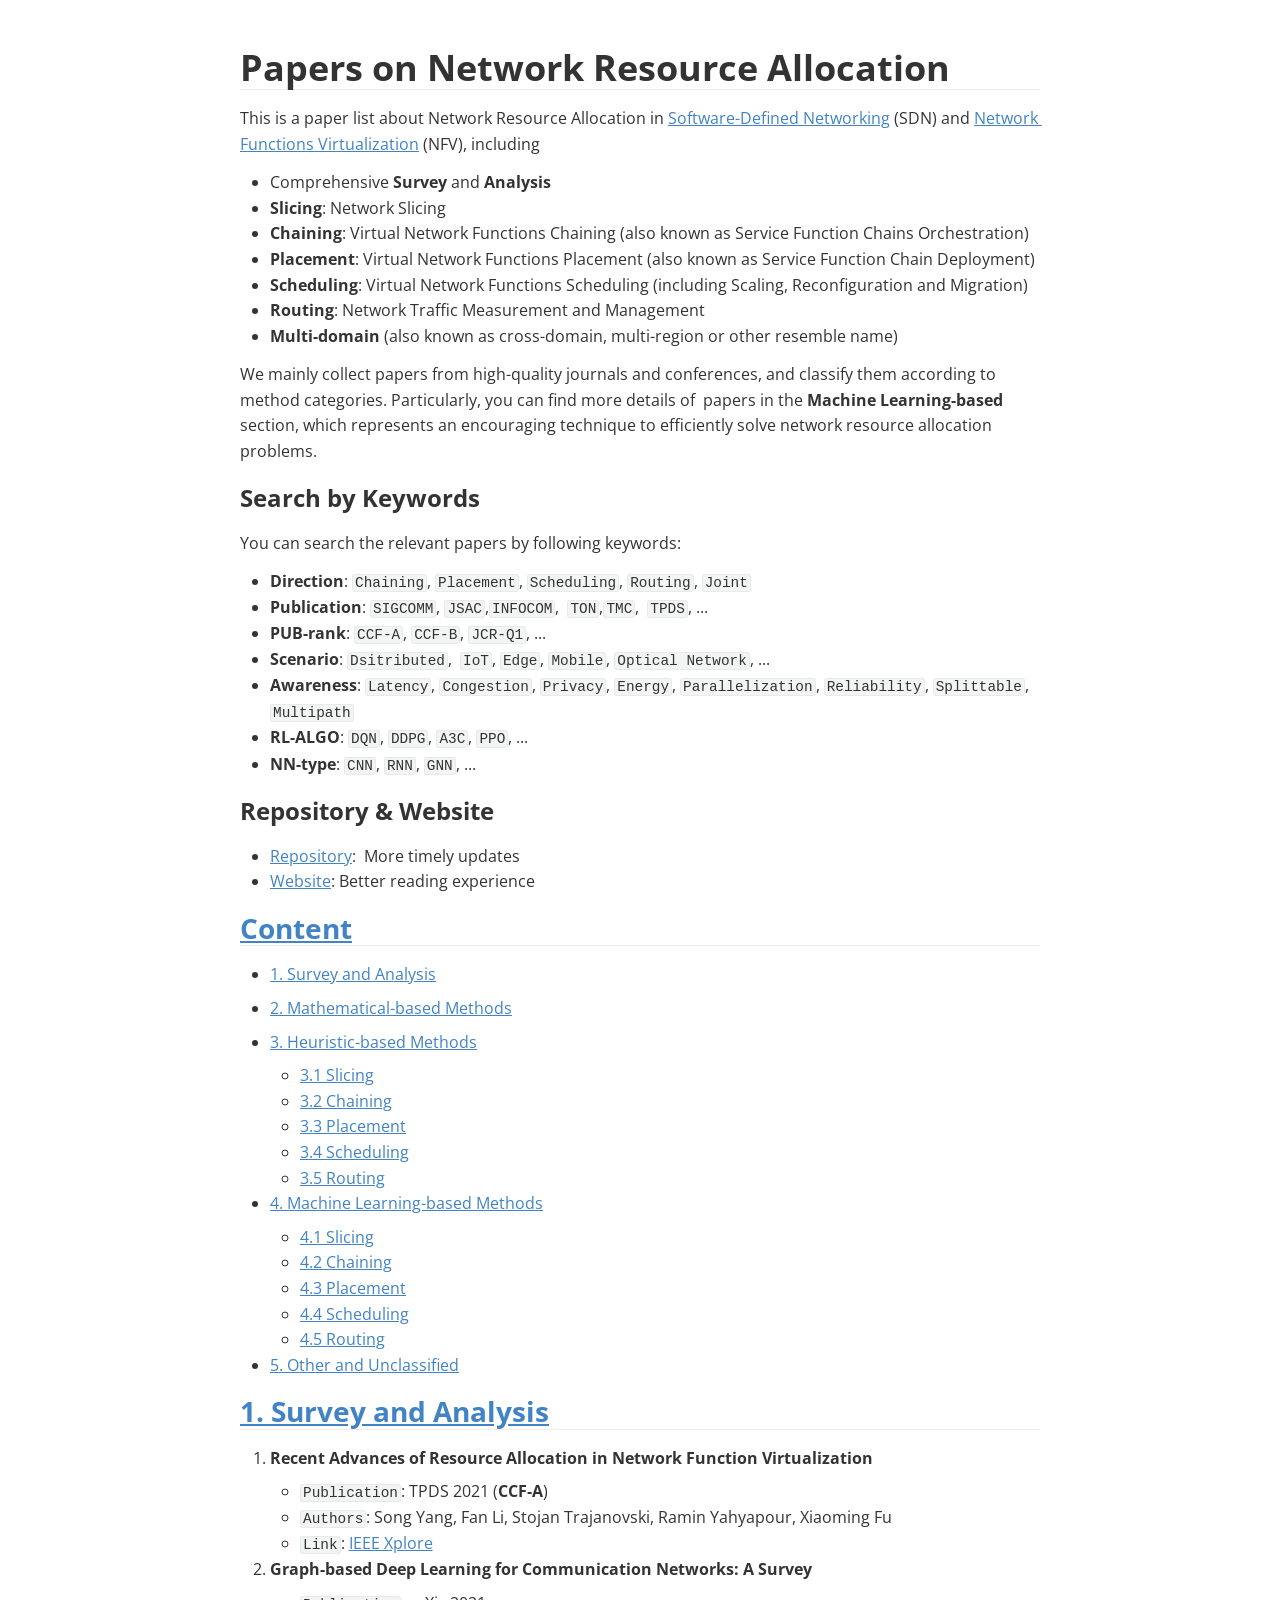
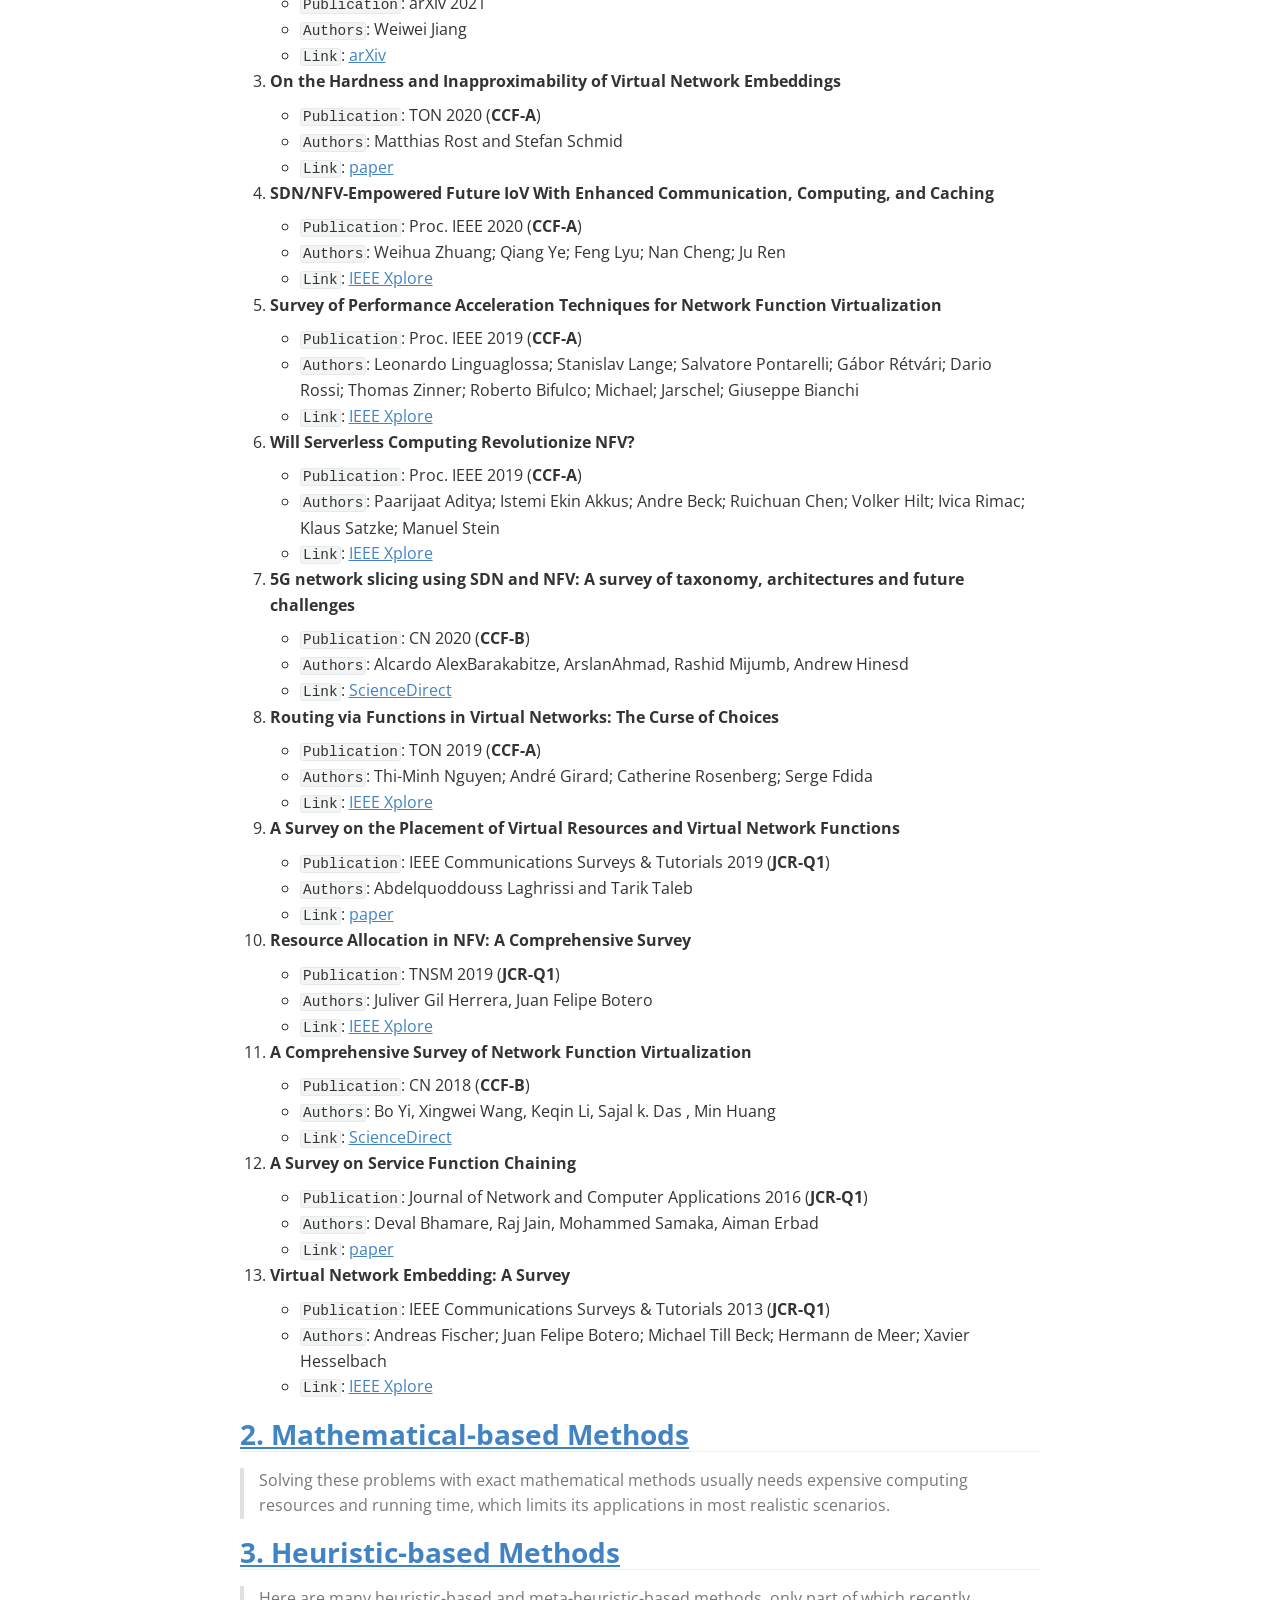
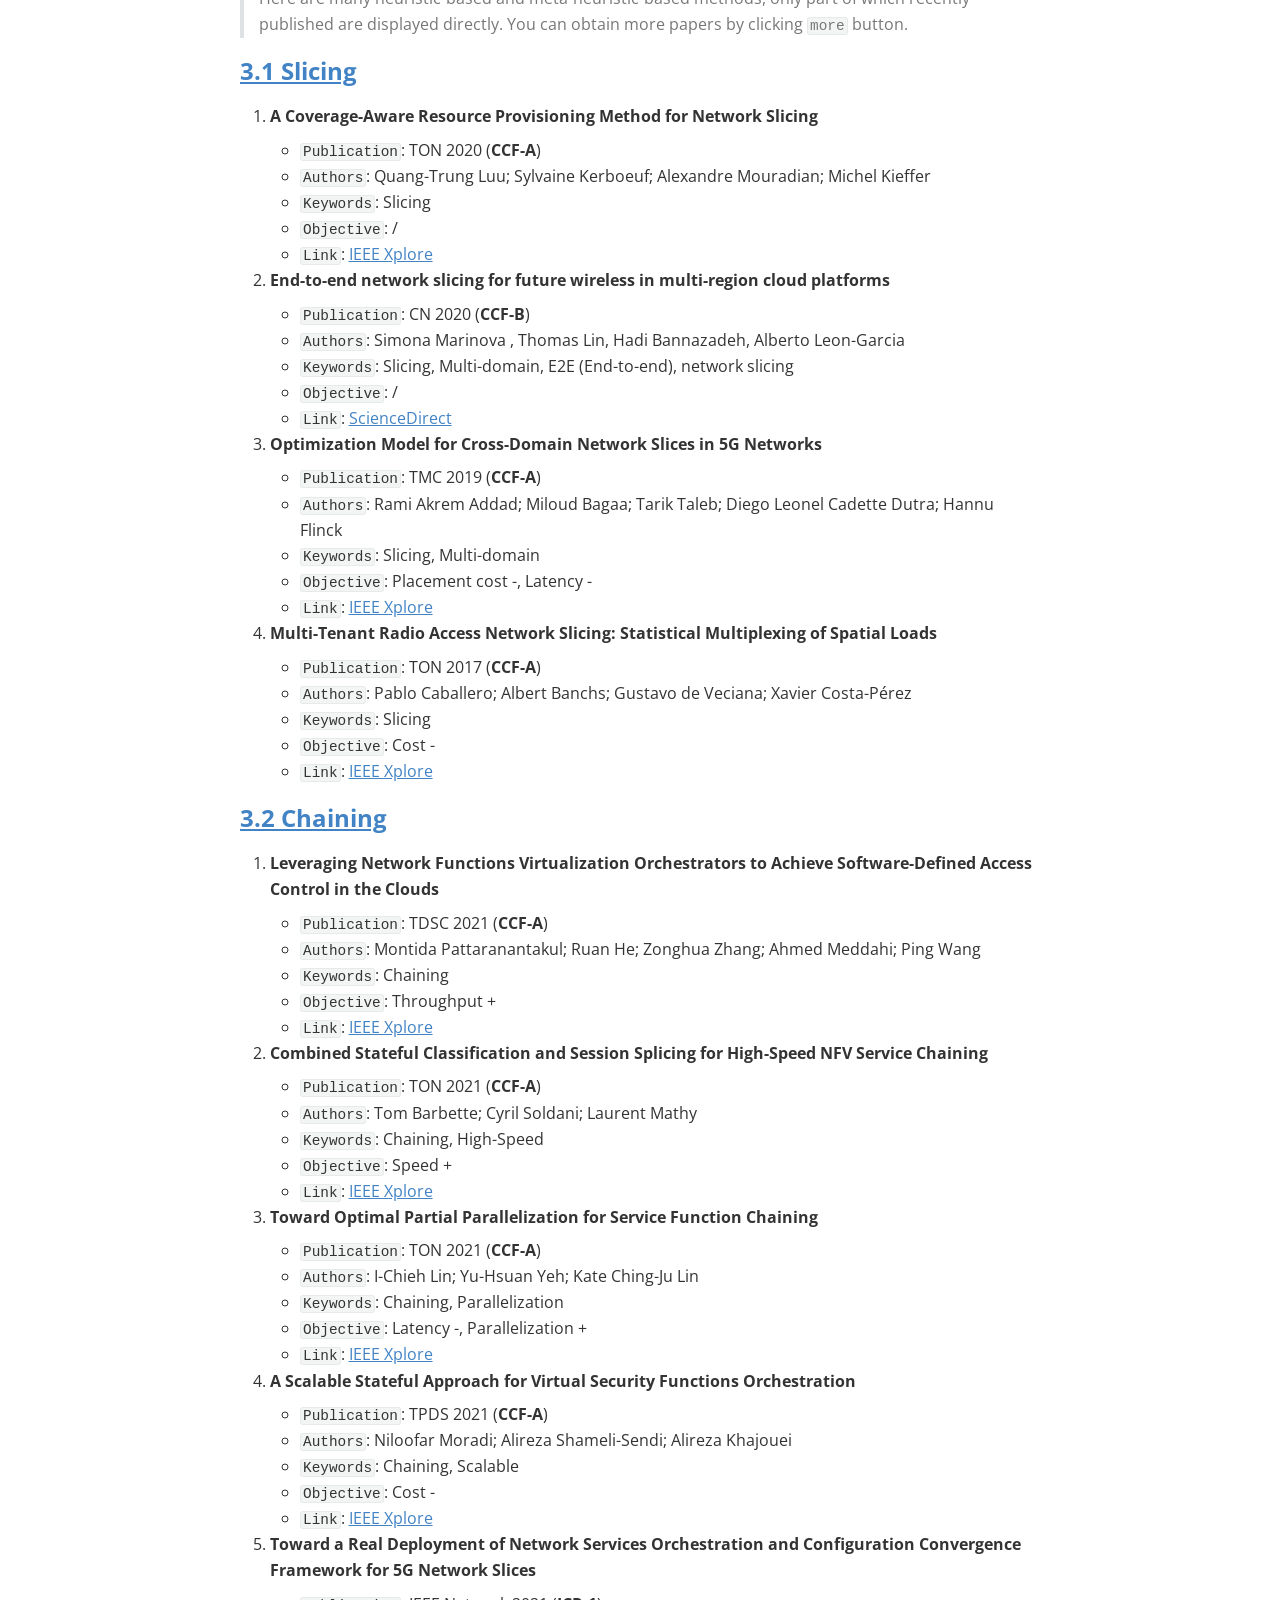
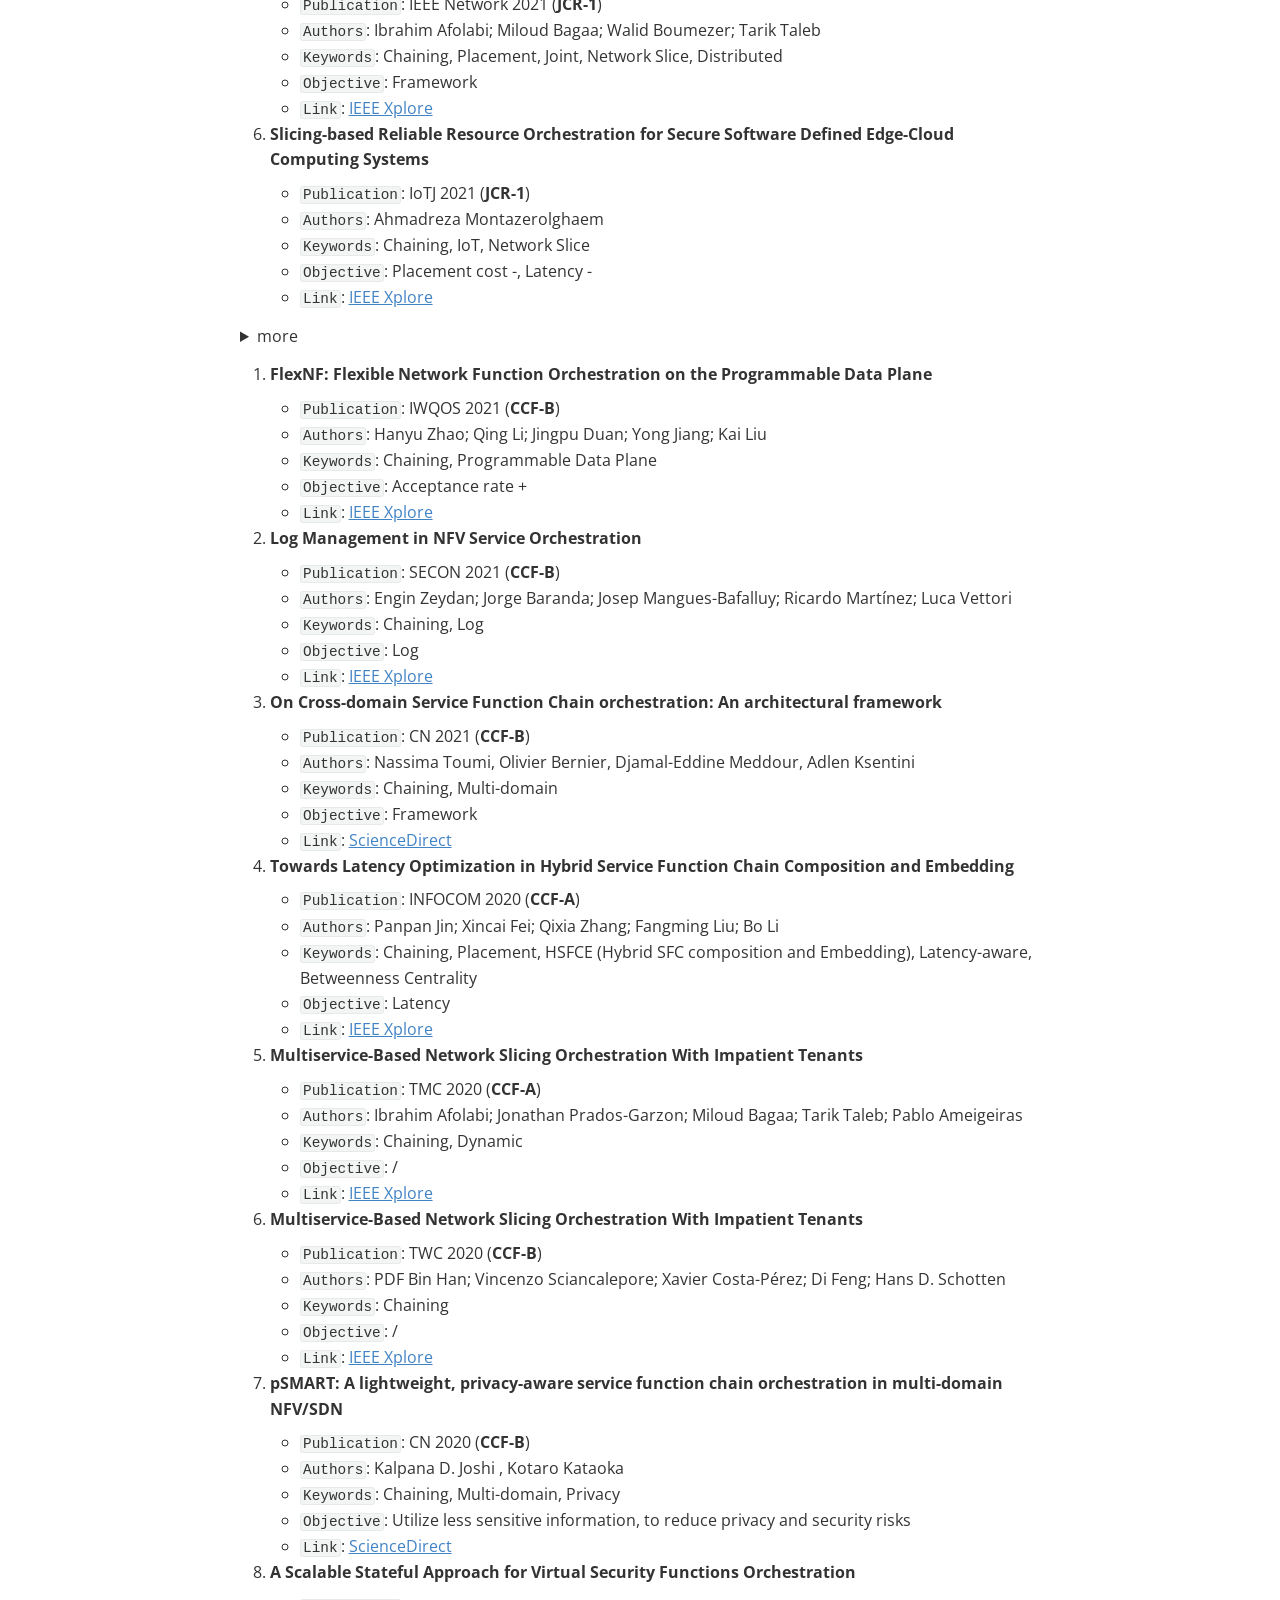
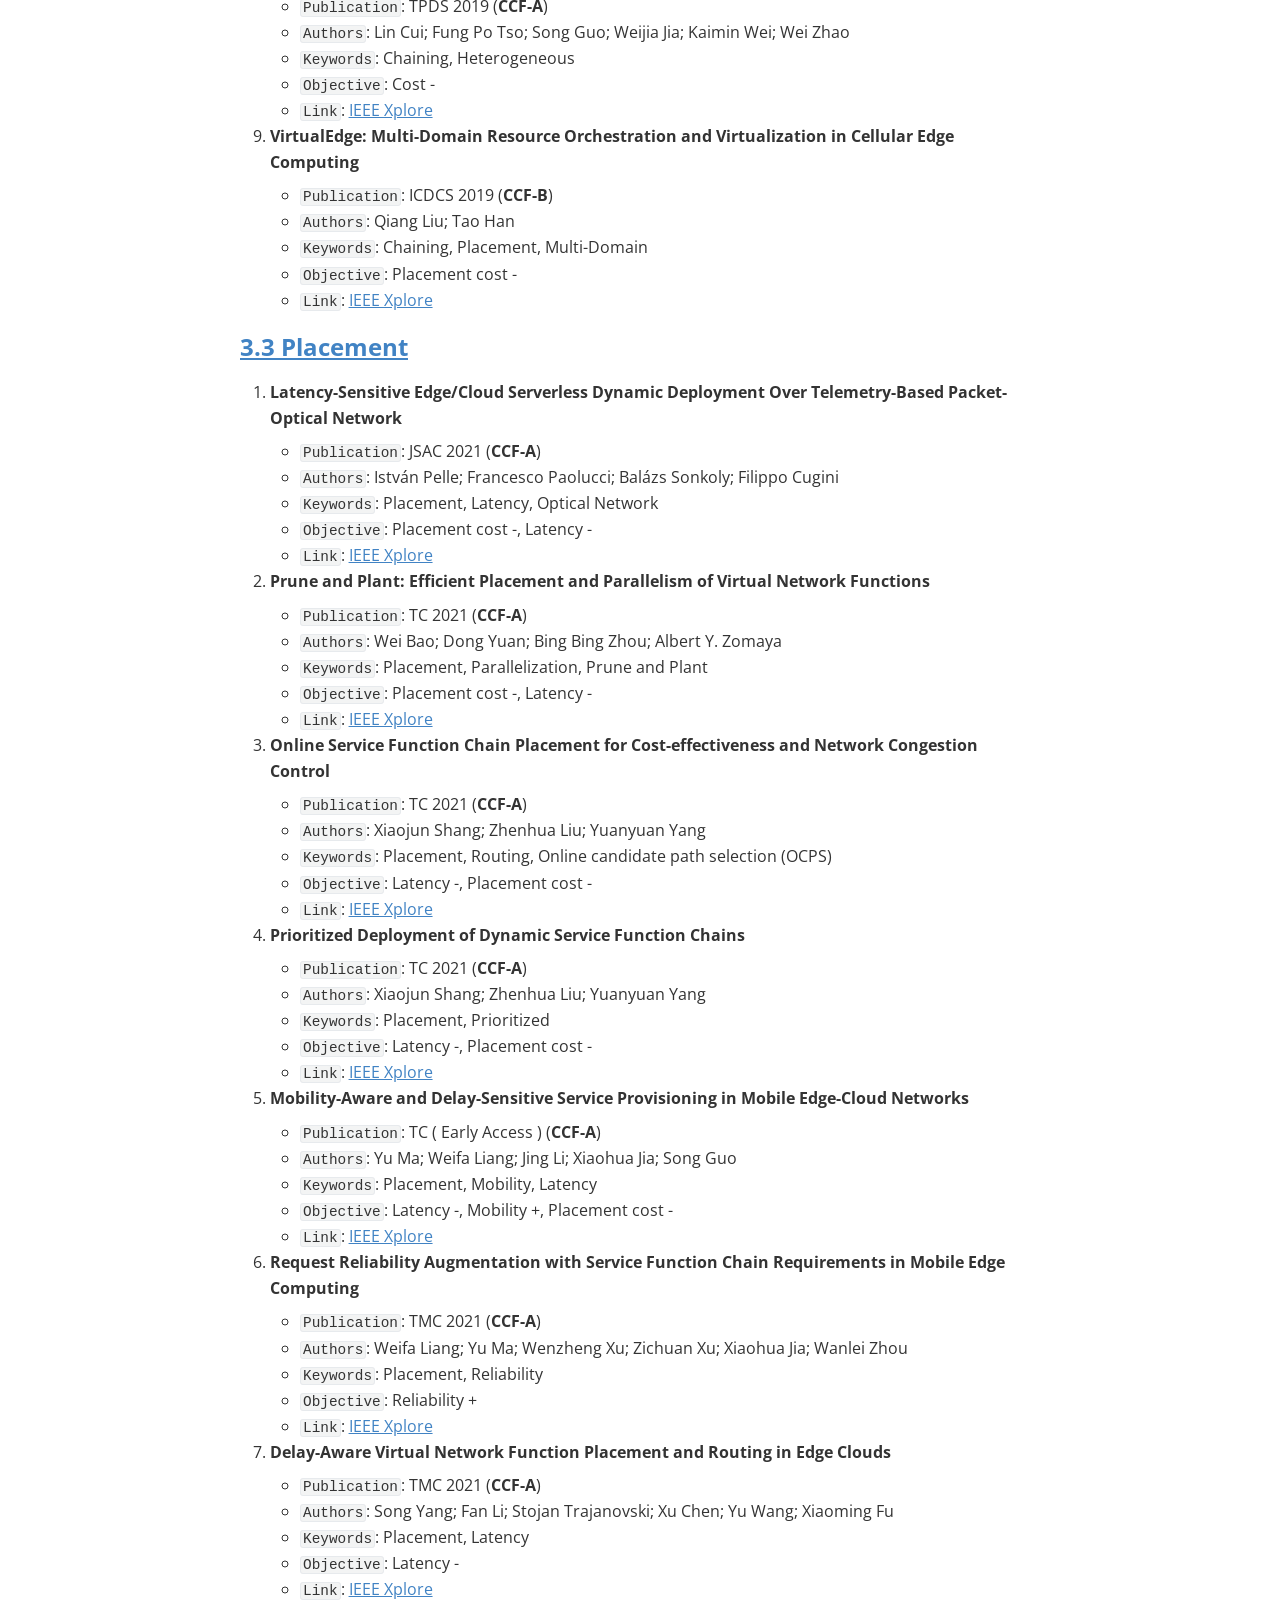
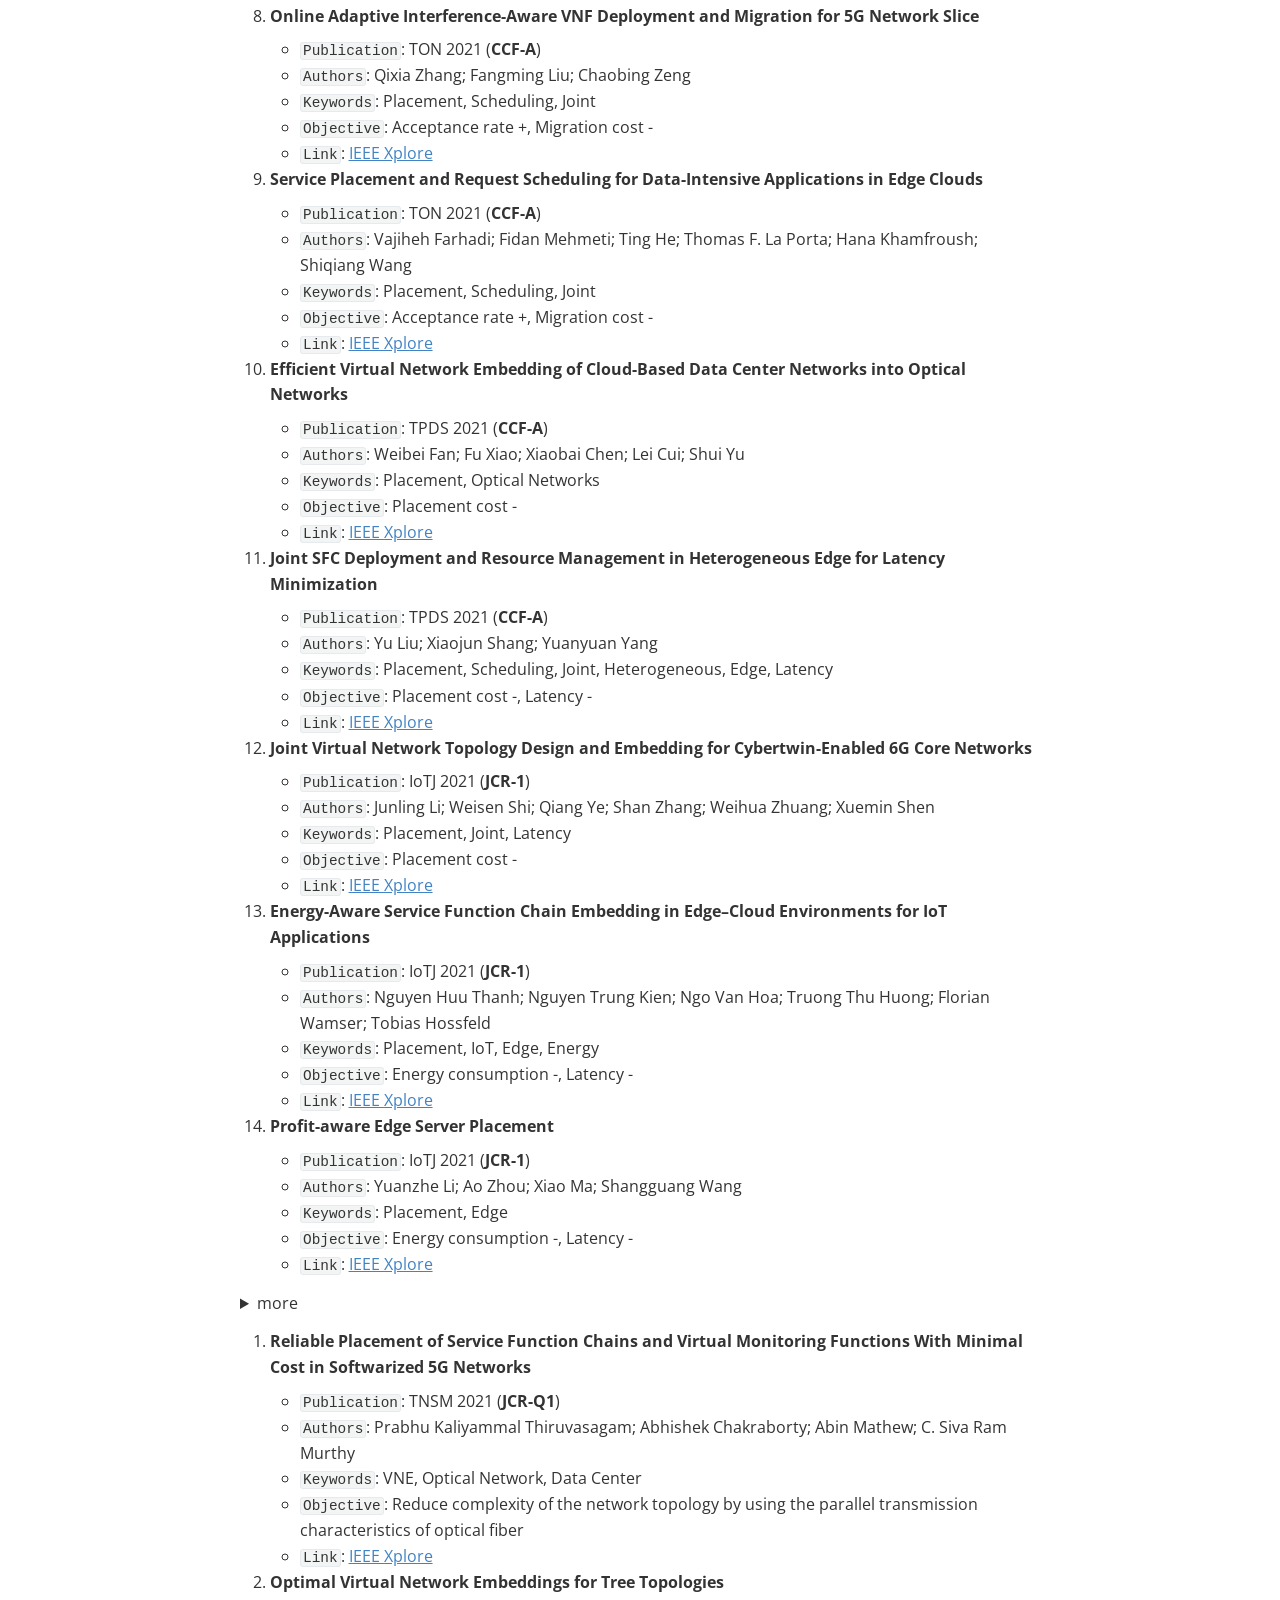
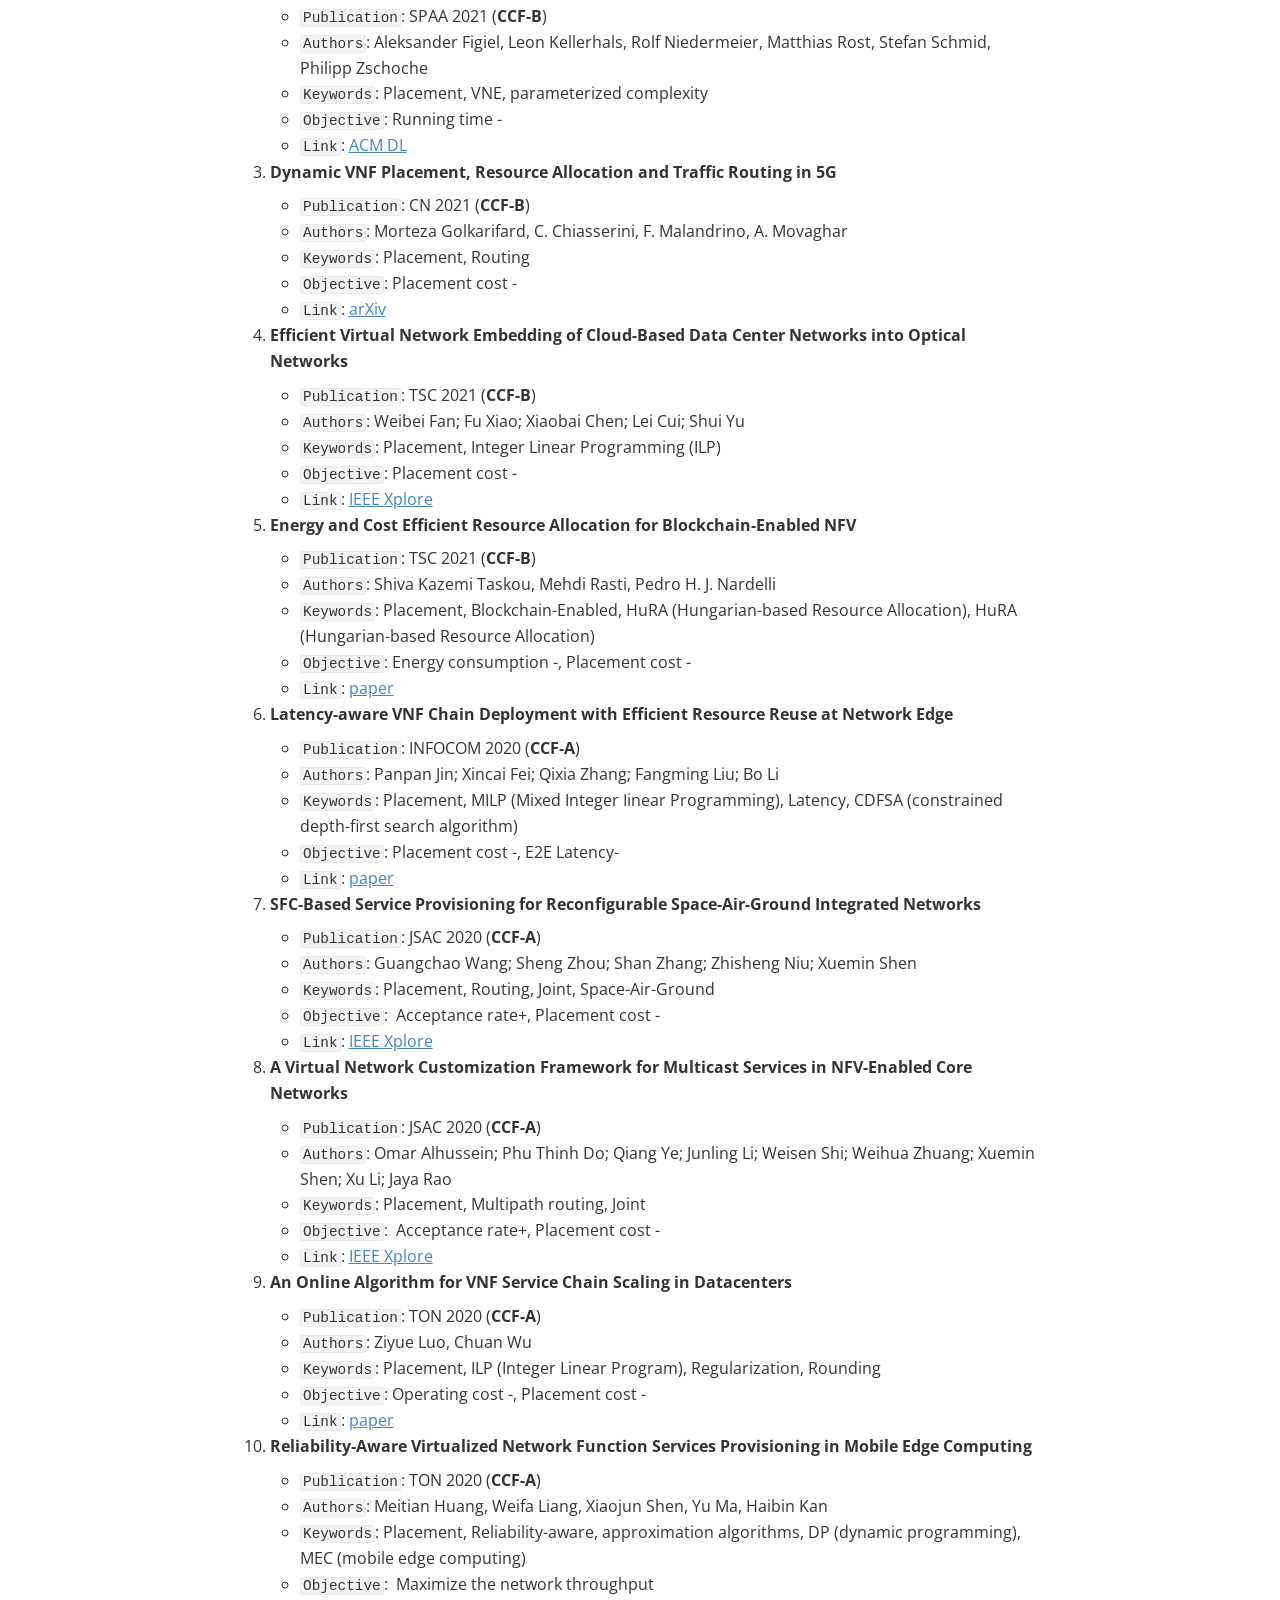
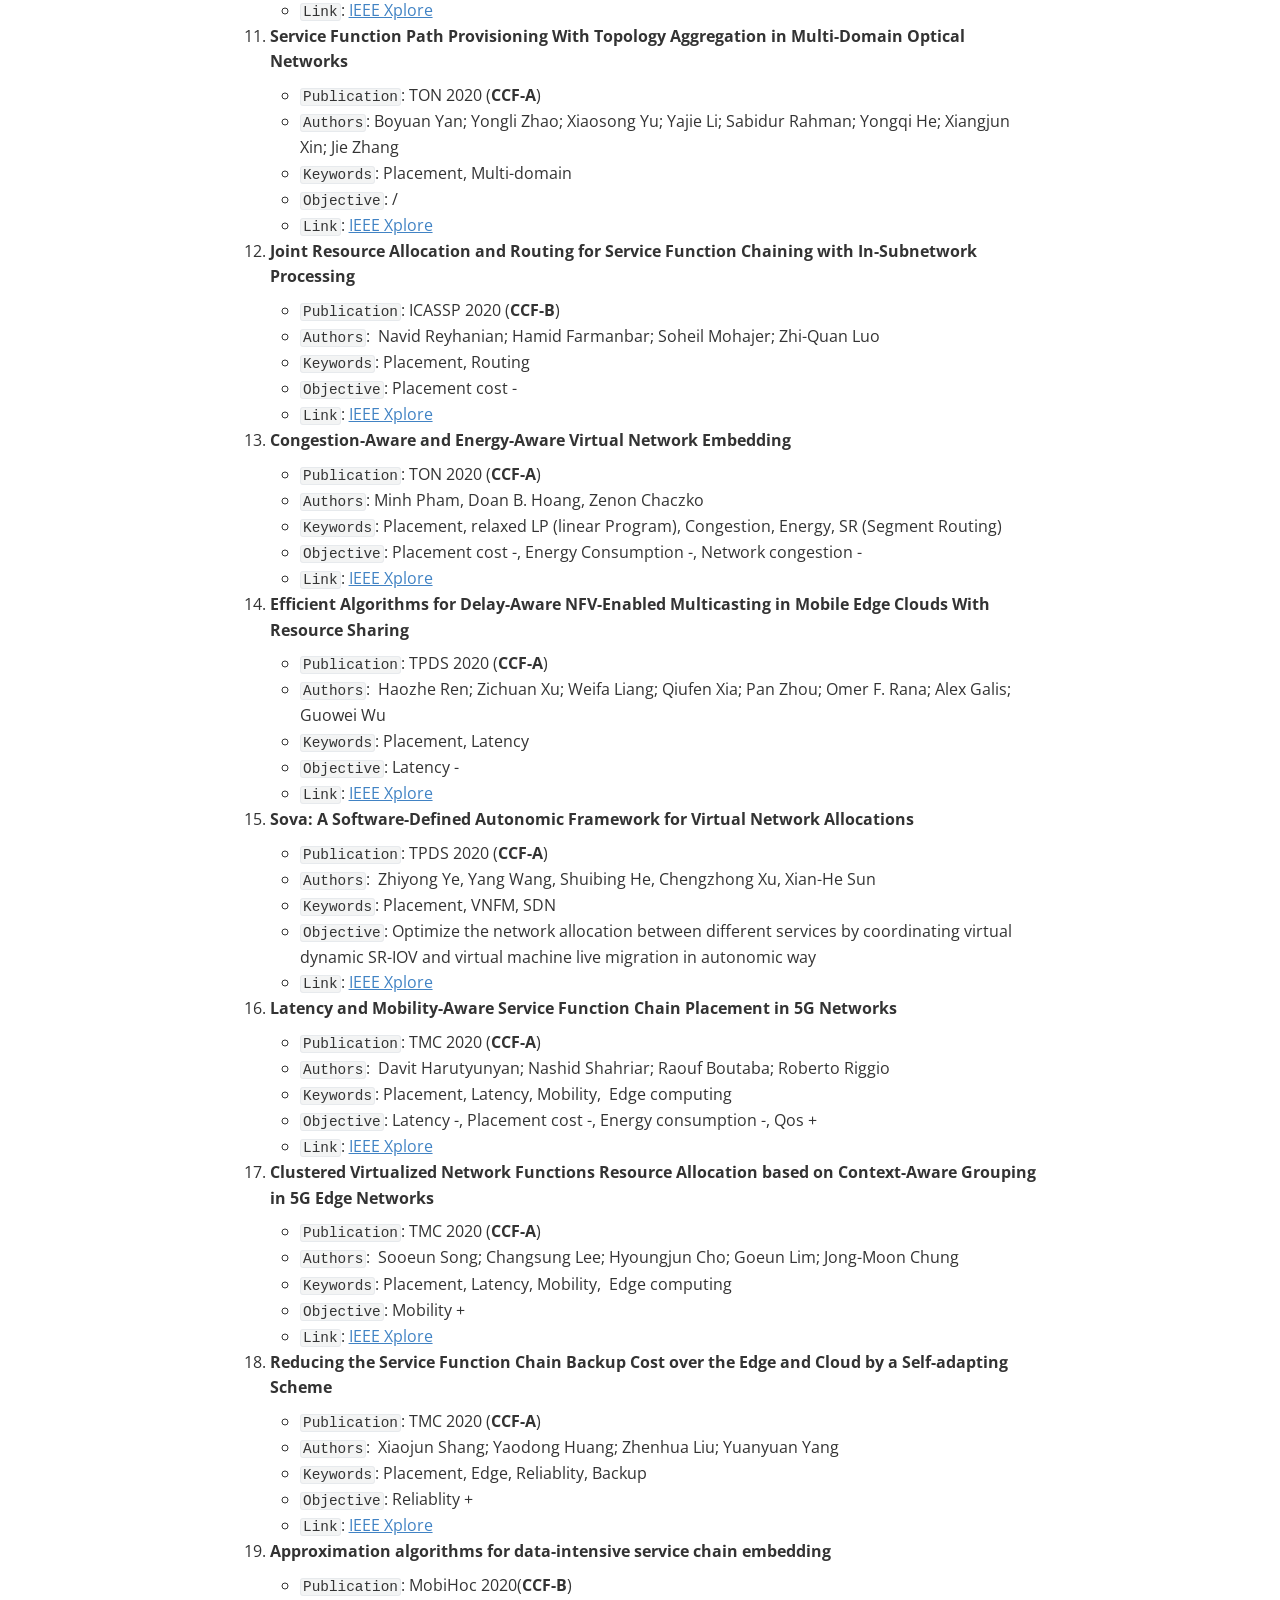
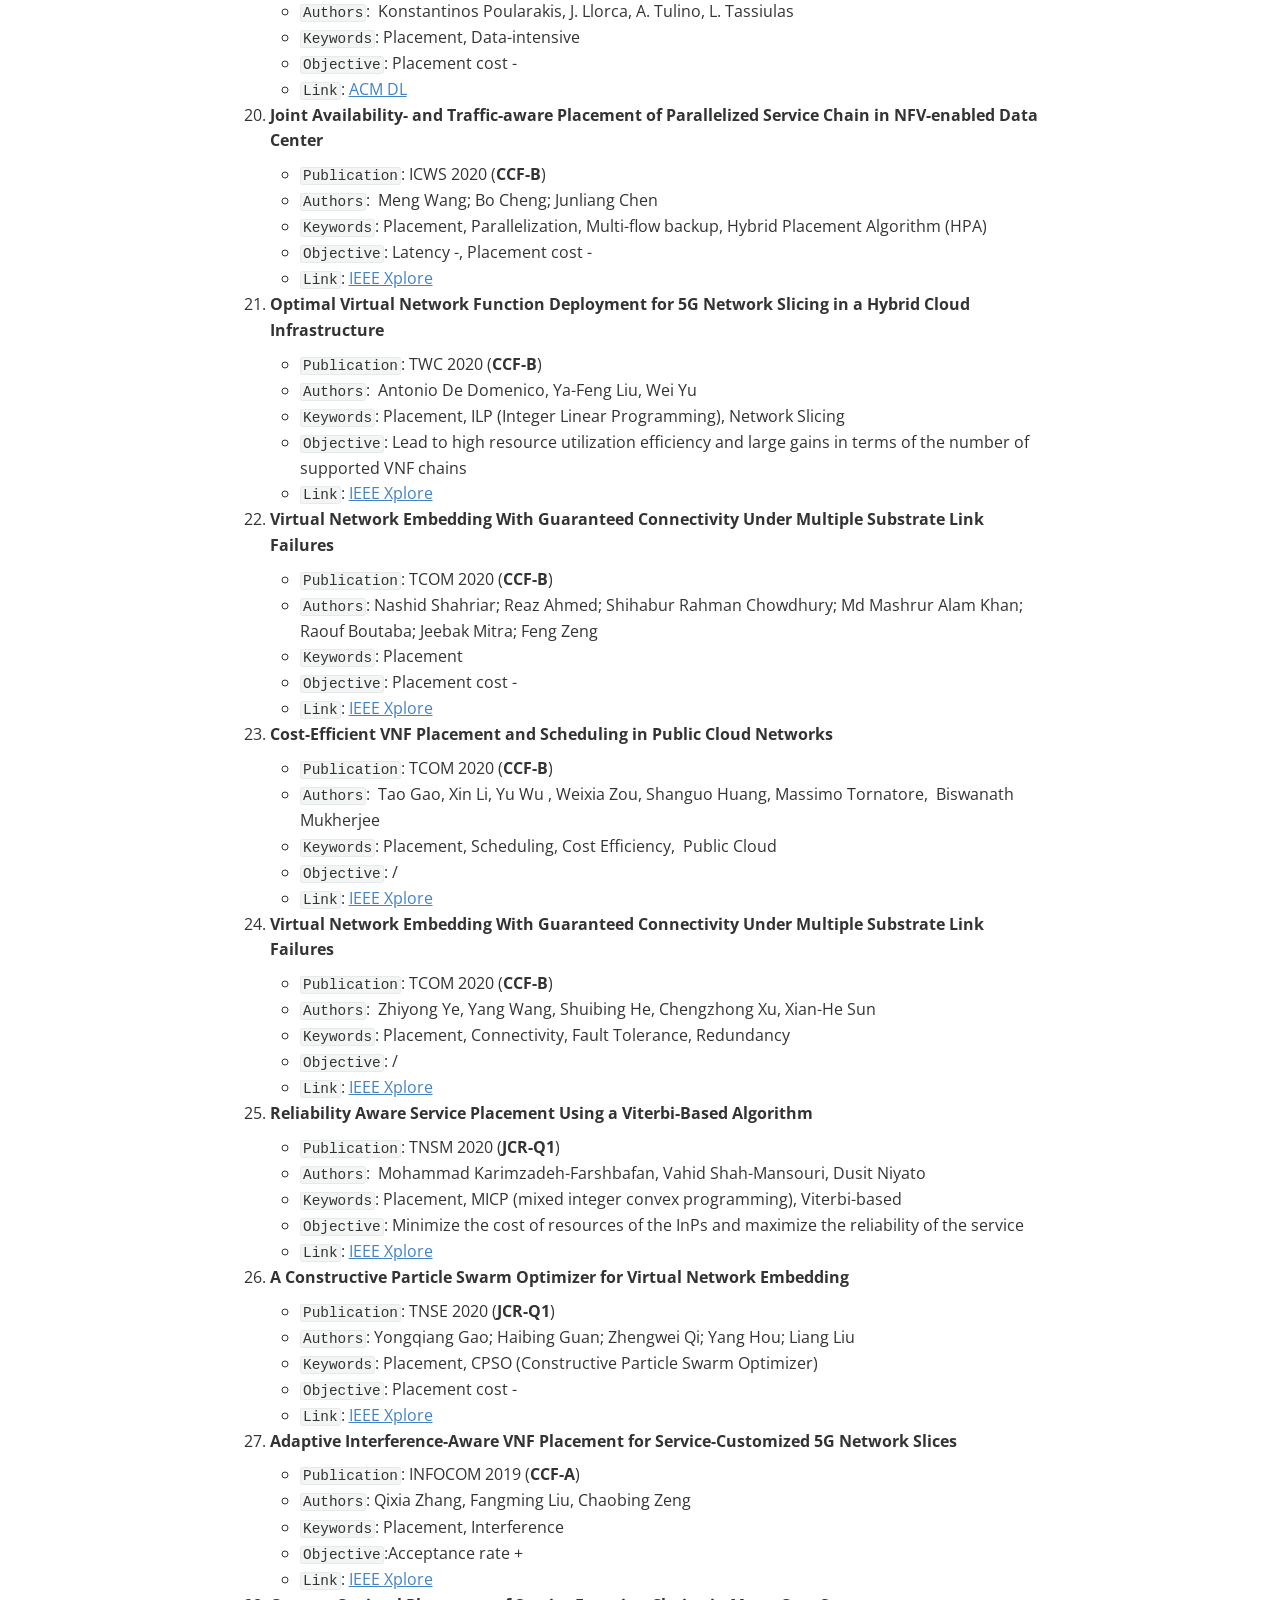
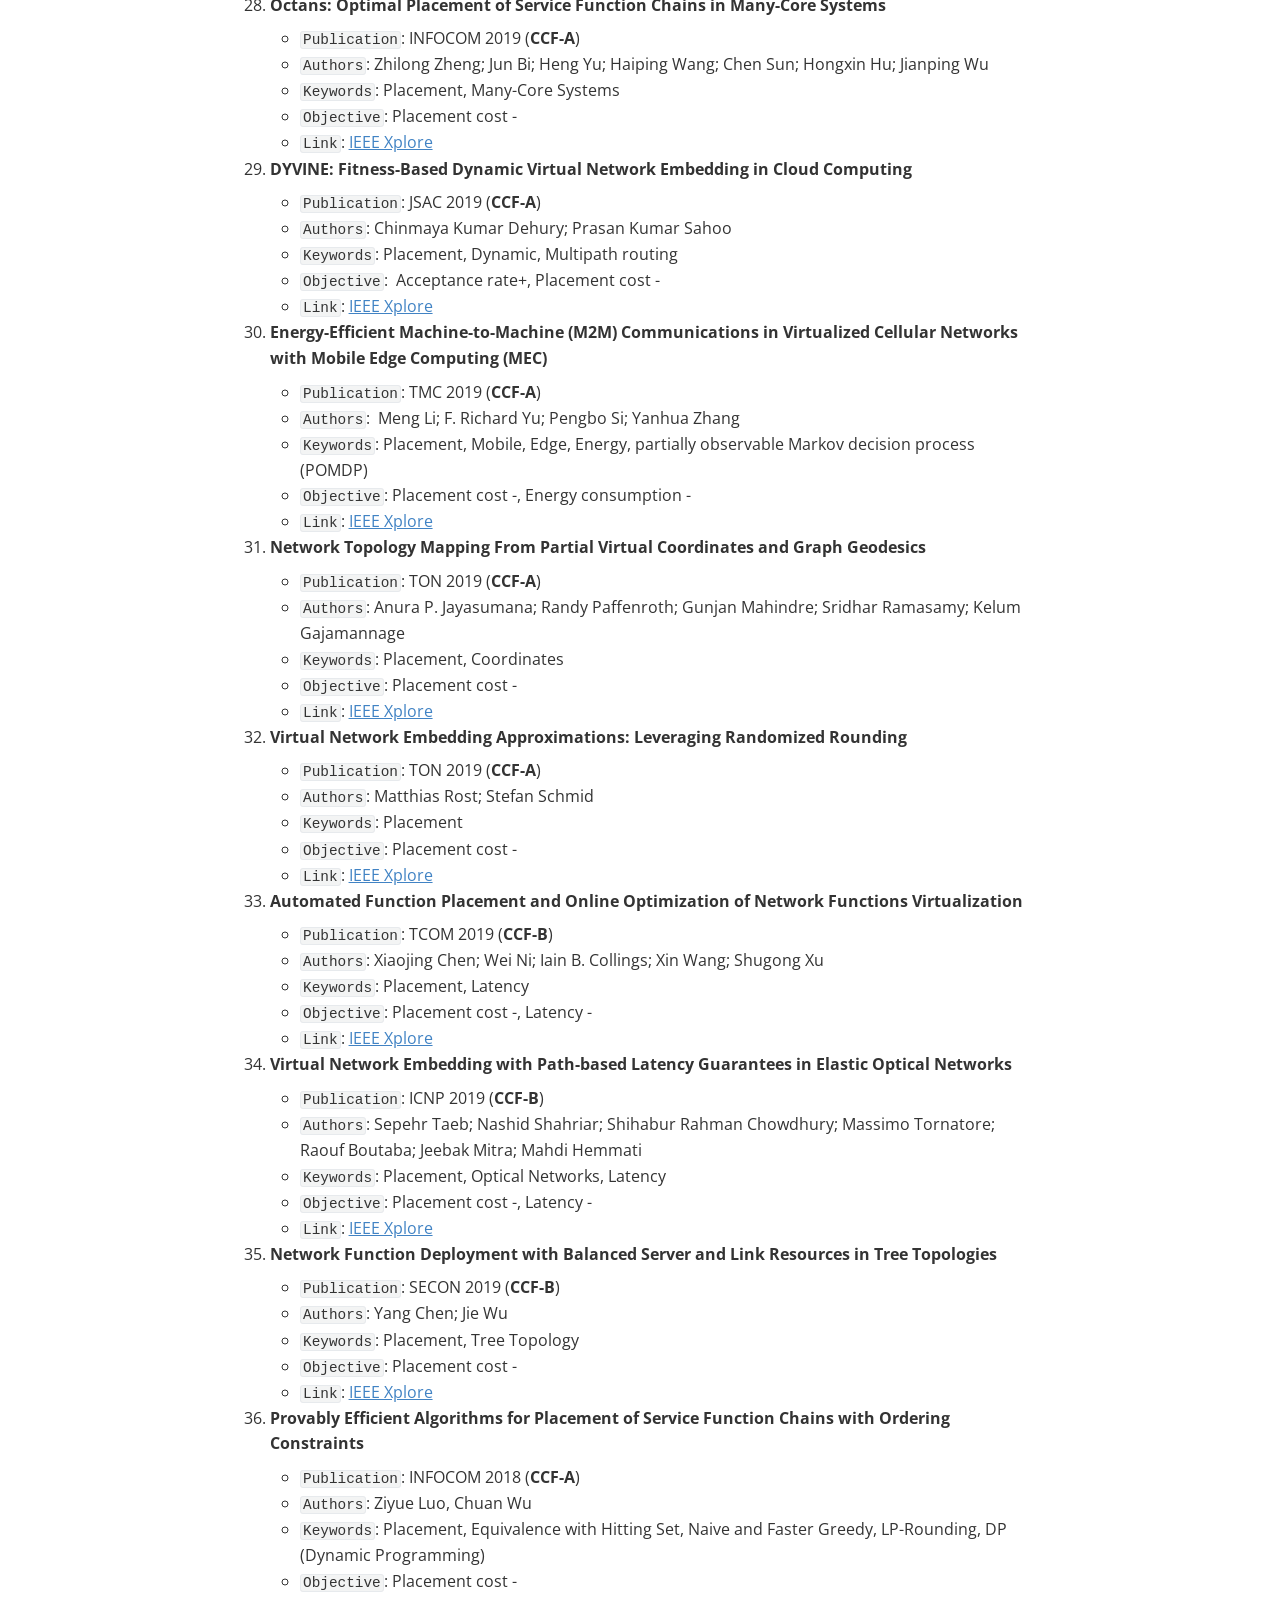
==== index.html @ bc3e6a11 "add papers" ====
<!doctype html>
<html>
<head>
<meta charset='UTF-8'><meta name='viewport' content='width=device-width initial-scale=1'>

<link href='https://fonts.loli.net/css?family=Open+Sans:400italic,700italic,700,400&subset=latin,latin-ext' rel='stylesheet' type='text/css' /><style type='text/css'>html {overflow-x: initial !important;}:root { --bg-color:#ffffff; --text-color:#333333; --select-text-bg-color:#B5D6FC; --select-text-font-color:auto; --monospace:"Lucida Console",Consolas,"Courier",monospace; --title-bar-height:20px; }
.mac-os-11 { --title-bar-height:28px; }
html { font-size: 14px; background-color: var(--bg-color); color: var(--text-color); font-family: "Helvetica Neue", Helvetica, Arial, sans-serif; -webkit-font-smoothing: antialiased; }
body { margin: 0px; padding: 0px; height: auto; inset: 0px; font-size: 1rem; line-height: 1.42857; overflow-x: hidden; background: inherit; tab-size: 4; }
iframe { margin: auto; }
a.url { word-break: break-all; }
a:active, a:hover { outline: 0px; }
.in-text-selection, ::selection { text-shadow: none; background: var(--select-text-bg-color); color: var(--select-text-font-color); }
#write { margin: 0px auto; height: auto; width: inherit; word-break: normal; overflow-wrap: break-word; position: relative; white-space: normal; overflow-x: visible; padding-top: 36px; }
#write.first-line-indent p { text-indent: 2em; }
#write.first-line-indent li p, #write.first-line-indent p * { text-indent: 0px; }
#write.first-line-indent li { margin-left: 2em; }
.for-image #write { padding-left: 8px; padding-right: 8px; }
body.typora-export { padding-left: 30px; padding-right: 30px; }
.typora-export .footnote-line, .typora-export li, .typora-export p { white-space: pre-wrap; }
.typora-export .task-list-item input { pointer-events: none; }
@media screen and (max-width: 500px) {
  body.typora-export { padding-left: 0px; padding-right: 0px; }
  #write { padding-left: 20px; padding-right: 20px; }
  .CodeMirror-sizer { margin-left: 0px !important; }
  .CodeMirror-gutters { display: none !important; }
}
#write li > figure:last-child { margin-bottom: 0.5rem; }
#write ol, #write ul { position: relative; }
img { max-width: 100%; vertical-align: middle; image-orientation: from-image; }
button, input, select, textarea { color: inherit; font: inherit; }
input[type="checkbox"], input[type="radio"] { line-height: normal; padding: 0px; }
*, ::after, ::before { box-sizing: border-box; }
#write h1, #write h2, #write h3, #write h4, #write h5, #write h6, #write p, #write pre { width: inherit; }
#write h1, #write h2, #write h3, #write h4, #write h5, #write h6, #write p { position: relative; }
p { line-height: inherit; }
h1, h2, h3, h4, h5, h6 { break-after: avoid-page; break-inside: avoid; orphans: 4; }
p { orphans: 4; }
h1 { font-size: 2rem; }
h2 { font-size: 1.8rem; }
h3 { font-size: 1.6rem; }
h4 { font-size: 1.4rem; }
h5 { font-size: 1.2rem; }
h6 { font-size: 1rem; }
.md-math-block, .md-rawblock, h1, h2, h3, h4, h5, h6, p { margin-top: 1rem; margin-bottom: 1rem; }
.hidden { display: none; }
.md-blockmeta { color: rgb(204, 204, 204); font-weight: 700; font-style: italic; }
a { cursor: pointer; }
sup.md-footnote { padding: 2px 4px; background-color: rgba(238, 238, 238, 0.7); color: rgb(85, 85, 85); border-radius: 4px; cursor: pointer; }
sup.md-footnote a, sup.md-footnote a:hover { color: inherit; text-transform: inherit; text-decoration: inherit; }
#write input[type="checkbox"] { cursor: pointer; width: inherit; height: inherit; }
figure { overflow-x: auto; margin: 1.2em 0px; max-width: calc(100% + 16px); padding: 0px; }
figure > table { margin: 0px; }
tr { break-inside: avoid; break-after: auto; }
thead { display: table-header-group; }
table { border-collapse: collapse; border-spacing: 0px; width: 100%; overflow: auto; break-inside: auto; text-align: left; }
table.md-table td { min-width: 32px; }
.CodeMirror-gutters { border-right: 0px; background-color: inherit; }
.CodeMirror-linenumber { user-select: none; }
.CodeMirror { text-align: left; }
.CodeMirror-placeholder { opacity: 0.3; }
.CodeMirror pre { padding: 0px 4px; }
.CodeMirror-lines { padding: 0px; }
div.hr:focus { cursor: none; }
#write pre { white-space: pre-wrap; }
#write.fences-no-line-wrapping pre { white-space: pre; }
#write pre.ty-contain-cm { white-space: normal; }
.CodeMirror-gutters { margin-right: 4px; }
.md-fences { font-size: 0.9rem; display: block; break-inside: avoid; text-align: left; overflow: visible; white-space: pre; background: inherit; position: relative !important; }
.md-fences-adv-panel { width: 100%; margin-top: 10px; text-align: center; padding-top: 0px; padding-bottom: 8px; overflow-x: auto; }
#write .md-fences.mock-cm { white-space: pre-wrap; }
.md-fences.md-fences-with-lineno { padding-left: 0px; }
#write.fences-no-line-wrapping .md-fences.mock-cm { white-space: pre; overflow-x: auto; }
.md-fences.mock-cm.md-fences-with-lineno { padding-left: 8px; }
.CodeMirror-line, twitterwidget { break-inside: avoid; }
.footnotes { opacity: 0.8; font-size: 0.9rem; margin-top: 1em; margin-bottom: 1em; }
.footnotes + .footnotes { margin-top: 0px; }
.md-reset { margin: 0px; padding: 0px; border: 0px; outline: 0px; vertical-align: top; background: 0px 0px; text-decoration: none; text-shadow: none; float: none; position: static; width: auto; height: auto; white-space: nowrap; cursor: inherit; -webkit-tap-highlight-color: transparent; line-height: normal; font-weight: 400; text-align: left; box-sizing: content-box; direction: ltr; }
li div { padding-top: 0px; }
blockquote { margin: 1rem 0px; }
li .mathjax-block, li p { margin: 0.5rem 0px; }
li blockquote { margin: 1rem 0px; }
li { margin: 0px; position: relative; }
blockquote > :last-child { margin-bottom: 0px; }
blockquote > :first-child, li > :first-child { margin-top: 0px; }
.footnotes-area { color: rgb(136, 136, 136); margin-top: 0.714rem; padding-bottom: 0.143rem; white-space: normal; }
#write .footnote-line { white-space: pre-wrap; }
@media print {
  body, html { border: 1px solid transparent; height: 99%; break-after: avoid; break-before: avoid; font-variant-ligatures: no-common-ligatures; }
  #write { margin-top: 0px; padding-top: 0px; border-color: transparent !important; }
  .typora-export * { -webkit-print-color-adjust: exact; }
  .typora-export #write { break-after: avoid; }
  .typora-export #write::after { height: 0px; }
  .is-mac table { break-inside: avoid; }
  .typora-export-show-outline .typora-export-sidebar { display: none; }
}
.footnote-line { margin-top: 0.714em; font-size: 0.7em; }
a img, img a { cursor: pointer; }
pre.md-meta-block { font-size: 0.8rem; min-height: 0.8rem; white-space: pre-wrap; background: rgb(204, 204, 204); display: block; overflow-x: hidden; }
p > .md-image:only-child:not(.md-img-error) img, p > img:only-child { display: block; margin: auto; }
#write.first-line-indent p > .md-image:only-child:not(.md-img-error) img { left: -2em; position: relative; }
p > .md-image:only-child { display: inline-block; width: 100%; }
#write .MathJax_Display { margin: 0.8em 0px 0px; }
.md-math-block { width: 100%; }
.md-math-block:not(:empty)::after { display: none; }
.MathJax_ref { fill: currentcolor; }
[contenteditable="true"]:active, [contenteditable="true"]:focus, [contenteditable="false"]:active, [contenteditable="false"]:focus { outline: 0px; box-shadow: none; }
.md-task-list-item { position: relative; list-style-type: none; }
.task-list-item.md-task-list-item { padding-left: 0px; }
.md-task-list-item > input { position: absolute; top: 0px; left: 0px; margin-left: -1.2em; margin-top: calc(1em - 10px); border: none; }
.math { font-size: 1rem; }
.md-toc { min-height: 3.58rem; position: relative; font-size: 0.9rem; border-radius: 10px; }
.md-toc-content { position: relative; margin-left: 0px; }
.md-toc-content::after, .md-toc::after { display: none; }
.md-toc-item { display: block; color: rgb(65, 131, 196); }
.md-toc-item a { text-decoration: none; }
.md-toc-inner:hover { text-decoration: underline; }
.md-toc-inner { display: inline-block; cursor: pointer; }
.md-toc-h1 .md-toc-inner { margin-left: 0px; font-weight: 700; }
.md-toc-h2 .md-toc-inner { margin-left: 2em; }
.md-toc-h3 .md-toc-inner { margin-left: 4em; }
.md-toc-h4 .md-toc-inner { margin-left: 6em; }
.md-toc-h5 .md-toc-inner { margin-left: 8em; }
.md-toc-h6 .md-toc-inner { margin-left: 10em; }
@media screen and (max-width: 48em) {
  .md-toc-h3 .md-toc-inner { margin-left: 3.5em; }
  .md-toc-h4 .md-toc-inner { margin-left: 5em; }
  .md-toc-h5 .md-toc-inner { margin-left: 6.5em; }
  .md-toc-h6 .md-toc-inner { margin-left: 8em; }
}
a.md-toc-inner { font-size: inherit; font-style: inherit; font-weight: inherit; line-height: inherit; }
.footnote-line a:not(.reversefootnote) { color: inherit; }
.md-attr { display: none; }
.md-fn-count::after { content: "."; }
code, pre, samp, tt { font-family: var(--monospace); }
kbd { margin: 0px 0.1em; padding: 0.1em 0.6em; font-size: 0.8em; color: rgb(36, 39, 41); background: rgb(255, 255, 255); border: 1px solid rgb(173, 179, 185); border-radius: 3px; box-shadow: rgba(12, 13, 14, 0.2) 0px 1px 0px, rgb(255, 255, 255) 0px 0px 0px 2px inset; white-space: nowrap; vertical-align: middle; }
.md-comment { color: rgb(162, 127, 3); opacity: 0.6; font-family: var(--monospace); }
code { text-align: left; vertical-align: initial; }
a.md-print-anchor { white-space: pre !important; border-width: initial !important; border-style: none !important; border-color: initial !important; display: inline-block !important; position: absolute !important; width: 1px !important; right: 0px !important; outline: 0px !important; background: 0px 0px !important; text-decoration: initial !important; text-shadow: initial !important; }
.os-windows.monocolor-emoji .md-emoji { font-family: "Segoe UI Symbol", sans-serif; }
.md-diagram-panel > svg { max-width: 100%; }
[lang="flow"] svg, [lang="mermaid"] svg { max-width: 100%; height: auto; }
[lang="mermaid"] .node text { font-size: 1rem; }
table tr th { border-bottom: 0px; }
video { max-width: 100%; display: block; margin: 0px auto; }
iframe { max-width: 100%; width: 100%; border: none; }
.highlight td, .highlight tr { border: 0px; }
mark { background: rgb(255, 255, 0); color: rgb(0, 0, 0); }
.md-html-inline .md-plain, .md-html-inline strong, mark .md-inline-math, mark strong { color: inherit; }
.md-expand mark .md-meta { opacity: 0.3 !important; }
mark .md-meta { color: rgb(0, 0, 0); }
@media print {
  .typora-export h1, .typora-export h2, .typora-export h3, .typora-export h4, .typora-export h5, .typora-export h6 { break-inside: avoid; }
}
.md-diagram-panel .messageText { stroke: none !important; }
.md-diagram-panel .start-state { fill: var(--node-fill); }
.md-diagram-panel .edgeLabel rect { opacity: 1 !important; }
.md-fences.md-fences-math { font-size: 1em; }
.md-fences-advanced:not(.md-focus) { padding: 0px; white-space: nowrap; border: 0px; }
.md-fences-advanced:not(.md-focus) { background: inherit; }
.typora-export-show-outline .typora-export-content { max-width: 1440px; margin: auto; display: flex; flex-direction: row; }
.typora-export-sidebar { width: 300px; font-size: 0.8rem; margin-top: 80px; margin-right: 18px; }
.typora-export-show-outline #write { --webkit-flex:2; flex: 2 1 0%; }
.typora-export-sidebar .outline-content { position: fixed; top: 0px; max-height: 100%; overflow: hidden auto; padding-bottom: 30px; padding-top: 60px; width: 300px; }
@media screen and (max-width: 1024px) {
  .typora-export-sidebar, .typora-export-sidebar .outline-content { width: 240px; }
}
@media screen and (max-width: 800px) {
  .typora-export-sidebar { display: none; }
}
.outline-content li, .outline-content ul { margin-left: 0px; margin-right: 0px; padding-left: 0px; padding-right: 0px; list-style: none; }
.outline-content ul { margin-top: 0px; margin-bottom: 0px; }
.outline-content strong { font-weight: 400; }
.outline-expander { width: 1rem; height: 1.42857rem; position: relative; display: table-cell; vertical-align: middle; cursor: pointer; padding-left: 4px; }
.outline-expander::before { content: ""; position: relative; font-family: Ionicons; display: inline-block; font-size: 8px; vertical-align: middle; }
.outline-item { padding-top: 3px; padding-bottom: 3px; cursor: pointer; }
.outline-expander:hover::before { content: ""; }
.outline-h1 > .outline-item { padding-left: 0px; }
.outline-h2 > .outline-item { padding-left: 1em; }
.outline-h3 > .outline-item { padding-left: 2em; }
.outline-h4 > .outline-item { padding-left: 3em; }
.outline-h5 > .outline-item { padding-left: 4em; }
.outline-h6 > .outline-item { padding-left: 5em; }
.outline-label { cursor: pointer; display: table-cell; vertical-align: middle; text-decoration: none; color: inherit; }
.outline-label:hover { text-decoration: underline; }
.outline-item:hover { border-color: rgb(245, 245, 245); background-color: var(--item-hover-bg-color); }
.outline-item:hover { margin-left: -28px; margin-right: -28px; border-left: 28px solid transparent; border-right: 28px solid transparent; }
.outline-item-single .outline-expander::before, .outline-item-single .outline-expander:hover::before { display: none; }
.outline-item-open > .outline-item > .outline-expander::before { content: ""; }
.outline-children { display: none; }
.info-panel-tab-wrapper { display: none; }
.outline-item-open > .outline-children { display: block; }
.typora-export .outline-item { padding-top: 1px; padding-bottom: 1px; }
.typora-export .outline-item:hover { margin-right: -8px; border-right: 8px solid transparent; }
.typora-export .outline-expander::before { content: "+"; font-family: inherit; top: -1px; }
.typora-export .outline-expander:hover::before, .typora-export .outline-item-open > .outline-item > .outline-expander::before { content: "−"; }
.typora-export-collapse-outline .outline-children { display: none; }
.typora-export-collapse-outline .outline-item-open > .outline-children, .typora-export-no-collapse-outline .outline-children { display: block; }
.typora-export-no-collapse-outline .outline-expander::before { content: "" !important; }
.typora-export-show-outline .outline-item-active > .outline-item .outline-label { font-weight: 700; }
.md-inline-math-container mjx-container { zoom: 0.95; }


:root {
    --side-bar-bg-color: #fafafa;
    --control-text-color: #777;
}

@include-when-export url(https://fonts.loli.net/css?family=Open+Sans:400italic,700italic,700,400&subset=latin,latin-ext);

/* open-sans-regular - latin-ext_latin */
  /* open-sans-italic - latin-ext_latin */
    /* open-sans-700 - latin-ext_latin */
    /* open-sans-700italic - latin-ext_latin */
  html {
    font-size: 16px;
    -webkit-font-smoothing: antialiased;
}

body {
    font-family: "Open Sans","Clear Sans", "Helvetica Neue", Helvetica, Arial, 'Segoe UI Emoji', sans-serif;
    color: rgb(51, 51, 51);
    line-height: 1.6;
}

#write {
    max-width: 860px;
  	margin: 0 auto;
  	padding: 30px;
    padding-bottom: 100px;
}

@media only screen and (min-width: 1400px) {
	#write {
		max-width: 1024px;
	}
}

@media only screen and (min-width: 1800px) {
	#write {
		max-width: 1200px;
	}
}

#write > ul:first-child,
#write > ol:first-child{
    margin-top: 30px;
}

a {
    color: #4183C4;
}
h1,
h2,
h3,
h4,
h5,
h6 {
    position: relative;
    margin-top: 1rem;
    margin-bottom: 1rem;
    font-weight: bold;
    line-height: 1.4;
    cursor: text;
}
h1:hover a.anchor,
h2:hover a.anchor,
h3:hover a.anchor,
h4:hover a.anchor,
h5:hover a.anchor,
h6:hover a.anchor {
    text-decoration: none;
}
h1 tt,
h1 code {
    font-size: inherit;
}
h2 tt,
h2 code {
    font-size: inherit;
}
h3 tt,
h3 code {
    font-size: inherit;
}
h4 tt,
h4 code {
    font-size: inherit;
}
h5 tt,
h5 code {
    font-size: inherit;
}
h6 tt,
h6 code {
    font-size: inherit;
}
h1 {
    font-size: 2.25em;
    line-height: 1.2;
    border-bottom: 1px solid #eee;
}
h2 {
    font-size: 1.75em;
    line-height: 1.225;
    border-bottom: 1px solid #eee;
}

/*@media print {
    .typora-export h1,
    .typora-export h2 {
        border-bottom: none;
        padding-bottom: initial;
    }

    .typora-export h1::after,
    .typora-export h2::after {
        content: "";
        display: block;
        height: 100px;
        margin-top: -96px;
        border-top: 1px solid #eee;
    }
}*/

h3 {
    font-size: 1.5em;
    line-height: 1.43;
}
h4 {
    font-size: 1.25em;
}
h5 {
    font-size: 1em;
}
h6 {
   font-size: 1em;
    color: #777;
}
p,
blockquote,
ul,
ol,
dl,
table{
    margin: 0.8em 0;
}
li>ol,
li>ul {
    margin: 0 0;
}
hr {
    height: 2px;
    padding: 0;
    margin: 16px 0;
    background-color: #e7e7e7;
    border: 0 none;
    overflow: hidden;
    box-sizing: content-box;
}

li p.first {
    display: inline-block;
}
ul,
ol {
    padding-left: 30px;
}
ul:first-child,
ol:first-child {
    margin-top: 0;
}
ul:last-child,
ol:last-child {
    margin-bottom: 0;
}
blockquote {
    border-left: 4px solid #dfe2e5;
    padding: 0 15px;
    color: #777777;
}
blockquote blockquote {
    padding-right: 0;
}
table {
    padding: 0;
    word-break: initial;
}
table tr {
    border: 1px solid #dfe2e5;
    margin: 0;
    padding: 0;
}
table tr:nth-child(2n),
thead {
    background-color: #f8f8f8;
}
table th {
    font-weight: bold;
    border: 1px solid #dfe2e5;
    border-bottom: 0;
    margin: 0;
    padding: 6px 13px;
}
table td {
    border: 1px solid #dfe2e5;
    margin: 0;
    padding: 6px 13px;
}
table th:first-child,
table td:first-child {
    margin-top: 0;
}
table th:last-child,
table td:last-child {
    margin-bottom: 0;
}

.CodeMirror-lines {
    padding-left: 4px;
}

.code-tooltip {
    box-shadow: 0 1px 1px 0 rgba(0,28,36,.3);
    border-top: 1px solid #eef2f2;
}

.md-fences,
code,
tt {
    border: 1px solid #e7eaed;
    background-color: #f8f8f8;
    border-radius: 3px;
    padding: 0;
    padding: 2px 4px 0px 4px;
    font-size: 0.9em;
}

code {
    background-color: #f3f4f4;
    padding: 0 2px 0 2px;
}

.md-fences {
    margin-bottom: 15px;
    margin-top: 15px;
    padding-top: 8px;
    padding-bottom: 6px;
}


.md-task-list-item > input {
  margin-left: -1.3em;
}

@media print {
    html {
        font-size: 13px;
    }
    table,
    pre {
        page-break-inside: avoid;
    }
    pre {
        word-wrap: break-word;
    }
}

.md-fences {
	background-color: #f8f8f8;
}
#write pre.md-meta-block {
	padding: 1rem;
    font-size: 85%;
    line-height: 1.45;
    background-color: #f7f7f7;
    border: 0;
    border-radius: 3px;
    color: #777777;
    margin-top: 0 !important;
}

.mathjax-block>.code-tooltip {
	bottom: .375rem;
}

.md-mathjax-midline {
    background: #fafafa;
}

#write>h3.md-focus:before{
	left: -1.5625rem;
	top: .375rem;
}
#write>h4.md-focus:before{
	left: -1.5625rem;
	top: .285714286rem;
}
#write>h5.md-focus:before{
	left: -1.5625rem;
	top: .285714286rem;
}
#write>h6.md-focus:before{
	left: -1.5625rem;
	top: .285714286rem;
}
.md-image>.md-meta {
    /*border: 1px solid #ddd;*/
    border-radius: 3px;
    padding: 2px 0px 0px 4px;
    font-size: 0.9em;
    color: inherit;
}

.md-tag {
    color: #a7a7a7;
    opacity: 1;
}

.md-toc { 
    margin-top:20px;
    padding-bottom:20px;
}

.sidebar-tabs {
    border-bottom: none;
}

#typora-quick-open {
    border: 1px solid #ddd;
    background-color: #f8f8f8;
}

#typora-quick-open-item {
    background-color: #FAFAFA;
    border-color: #FEFEFE #e5e5e5 #e5e5e5 #eee;
    border-style: solid;
    border-width: 1px;
}

/** focus mode */
.on-focus-mode blockquote {
    border-left-color: rgba(85, 85, 85, 0.12);
}

header, .context-menu, .megamenu-content, footer{
    font-family: "Segoe UI", "Arial", sans-serif;
}

.file-node-content:hover .file-node-icon,
.file-node-content:hover .file-node-open-state{
    visibility: visible;
}

.mac-seamless-mode #typora-sidebar {
    background-color: #fafafa;
    background-color: var(--side-bar-bg-color);
}

.md-lang {
    color: #b4654d;
}

/*.html-for-mac {
    --item-hover-bg-color: #E6F0FE;
}*/

#md-notification .btn {
    border: 0;
}

.dropdown-menu .divider {
    border-color: #e5e5e5;
    opacity: 0.4;
}

.ty-preferences .window-content {
    background-color: #fafafa;
}

.ty-preferences .nav-group-item.active {
    color: white;
    background: #999;
}

.menu-item-container a.menu-style-btn {
    background-color: #f5f8fa;
    background-image: linear-gradient( 180deg , hsla(0, 0%, 100%, 0.8), hsla(0, 0%, 100%, 0)); 
}



</style><title>README</title>
</head>
<body class='typora-export os-windows'><div class='typora-export-content'>
<div id='write'  class=''><h1 id='papers-on-network-resource-allocation'><span>Papers on Network Resource Allocation</span></h1><p><span>This is a paper list about Network Resource Allocation in </span><a href='https://en.wikipedia.org/wiki/Software-defined_networking'><span>Software-Defined Networking</span></a><span> (SDN) and </span><a href='https://en.wikipedia.org/wiki/Network_function_virtualization'><span>Network Functions Virtualization</span></a><span> (NFV), including</span></p><ul><li><span>Comprehensive </span><strong><span>Survey</span></strong><span> and </span><strong><span>Analysis</span></strong></li><li><strong><span>Slicing</span></strong><span>: Network Slicing</span></li><li><strong><span>Chaining</span></strong><span>: Virtual Network Functions Chaining (also known as Service Function Chains Orchestration)</span></li><li><strong><span>Placement</span></strong><span>: Virtual Network Functions Placement (also known as Service Function Chain Deployment)</span></li><li><strong><span>Scheduling</span></strong><span>: Virtual Network Functions Scheduling (including Scaling, Reconfiguration and Migration)</span></li><li><strong><span>Routing</span></strong><span>: Network Traffic Measurement and Management</span></li><li><strong><span>Multi-domain</span></strong><span> (also known as cross-domain, multi-region or other resemble name)</span></li></ul><p><span>We mainly collect papers from high-quality journals and conferences, and classify them according to method categories. Particularly, you can find more details of  papers in the </span><strong><span>Machine Learning-based</span></strong><span> section, which represents an encouraging technique to efficiently solve network resource allocation problems.</span></p><h3 id='search-by-keywords'><span>Search by Keywords</span></h3><p><span>You can search the relevant papers by following keywords:</span></p><ul><li><strong><span>Direction</span></strong><span>: </span><code>Chaining</code><span>, </span><code>Placement</code><span>, </span><code>Scheduling</code><span>, </span><code>Routing</code><span>, </span><code>Joint</code></li><li><strong><span>Publication</span></strong><span>: </span><code>SIGCOMM</code><span>, </span><code>JSAC</code><span>,</span><code>INFOCOM</code><span>,  </span><code>TON</code><span>,</span><code>TMC</code><span>,  </span><code>TPDS</code><span>, ...</span></li><li><strong><span>PUB-rank</span></strong><span>: </span><code>CCF-A</code><span>, </span><code>CCF-B</code><span>, </span><code>JCR-Q1</code><span>, ...</span></li><li><strong><span>Scenario</span></strong><span>: </span><code>Dsitributed</code><span>,  </span><code>IoT</code><span>, </span><code>Edge</code><span>, </span><code>Mobile</code><span>, </span><code>Optical Network</code><span>, ...</span></li><li><strong><span>Awareness</span></strong><span>: </span><code>Latency</code><span>, </span><code>Congestion</code><span>, </span><code>Privacy</code><span>, </span><code>Energy</code><span>, </span><code>Parallelization</code><span>, </span><code>Reliability</code><span>, </span><code>Splittable</code><span>, </span><code>Multipath</code></li><li><strong><span>RL-ALGO</span></strong><span>: </span><code>DQN</code><span>, </span><code>DDPG</code><span>, </span><code>A3C</code><span>, </span><code>PPO</code><span>, ...</span></li><li><strong><span>NN-type</span></strong><span>: </span><code>CNN</code><span>, </span><code>RNN</code><span>, </span><code>GNN</code><span>, ...</span></li></ul><h3 id='repository--website'><span>Repository &amp; Website</span></h3><ul><li><a href='https://github.com/GeminiLight/nfv-papers'><span>Repository</span></a><span>:  More timely updates</span></li><li><a href='https://geminilight.github.io/nfv-papers/'><span>Website</span></a><span>: Better reading experience</span></li></ul><h2 id='content'><a href='#contentcontent'><span>Content</span></a></h2><ul><li><p><a href="#1-survey-and-analysis"><span>1. Survey and Analysis</span></a></p></li><li><p><a href="#2-mathematical-based-methods"><span>2. Mathematical-based Methods</span></a></p></li><li><p><a href="#3-heuristic-based-methods"><span>3. Heuristic-based Methods</span></a></p><ul><li><a href="#31-slicing"><span>3.1 Slicing</span></a></li><li><a href="#32-vnfc"><span>3.2 Chaining</span></a></li><li><a href="#33-Placement"><span>3.3 Placement</span></a></li><li><a href="#34-Scheduling"><span>3.4 Scheduling</span></a></li><li><a href="#35-routing"><span>3.5 Routing</span></a></li></ul></li><li><p><a href="#4-machine-learning-based-methods"><span>4. Machine Learning-based Methods</span></a></p><ul><li><a href="#41-slicing"><span>4.1 Slicing</span></a></li><li><a href="#42-vnfc"><span>4.2 Chaining</span></a></li><li><a href="#43-Placement"><span>4.3 Placement</span></a></li><li><a href="#44-Scheduling"><span>4.4 Scheduling</span></a></li><li><a href="#45-routing"><span>4.5 Routing</span></a></li></ul></li><li><p><a href="#5-other-and-unclassified"><span>5. Other and Unclassified</span></a></p></li></ul><h2 id='1-survey-and-analysis'><a href='#contentcontent'><span>1. Survey and Analysis</span></a></h2><ol start='' ><li><p><strong><span>Recent Advances of Resource Allocation in Network Function Virtualization</span></strong></p><ul><li><code>Publication</code><span>: TPDS 2021 (</span><strong><span>CCF-A</span></strong><span>)</span></li><li><code>Authors</code><span>: Song Yang, Fan Li, Stojan Trajanovski, Ramin Yahyapour, Xiaoming Fu</span></li><li><code>Link</code><span>: </span><a href='https://ieeexplore.ieee.org/document/9169857'><span>IEEE Xplore</span></a></li></ul></li><li><p><strong><span>Graph-based Deep Learning for Communication Networks: A Survey</span></strong></p><ul><li><code>Publication</code><span>: arXiv 2021</span></li><li><code>Authors</code><span>: Weiwei Jiang</span></li><li><code>Link</code><span>: </span><a href='https://arxiv.org/abs/2106.02533'><span>arXiv</span></a></li></ul></li><li><p><strong><span>On the Hardness and Inapproximability of Virtual Network Embeddings</span></strong></p><ul><li><code>Publication</code><span>: TON 2020 (</span><strong><span>CCF-A</span></strong><span>)</span></li><li><code>Authors</code><span>: Matthias Rost and Stefan Schmid</span></li><li><code>Link</code><span>: </span><a href='https://www.univie.ac.at/ct/stefan/ton20hard.pdf'><span>paper</span></a></li></ul></li><li><p><strong><span>SDN/NFV-Empowered Future IoV With Enhanced Communication, Computing, and Caching</span></strong></p><ul><li><code>Publication</code><span>: Proc. IEEE 2020 (</span><strong><span>CCF-A</span></strong><span>)</span></li><li><code>Authors</code><span>: Weihua Zhuang; Qiang Ye; Feng Lyu; Nan Cheng; Ju Ren</span></li><li><code>Link</code><span>: </span><a href='https://ieeexplore.ieee.org/document/8907851'><span>IEEE Xplore</span></a></li></ul></li><li><p><strong><span>Survey of Performance Acceleration Techniques for Network Function Virtualization</span></strong></p><ul><li><code>Publication</code><span>: Proc. IEEE 2019 (</span><strong><span>CCF-A</span></strong><span>)</span></li><li><code>Authors</code><span>: Leonardo Linguaglossa; Stanislav Lange; Salvatore Pontarelli; Gábor Rétvári; Dario Rossi; Thomas Zinner; Roberto Bifulco; Michael; Jarschel; Giuseppe Bianchi</span></li><li><code>Link</code><span>: </span><a href='https://ieeexplore.ieee.org/document/8666751'><span>IEEE Xplore</span></a></li></ul></li><li><p><strong><span>Will Serverless Computing Revolutionize NFV?</span></strong></p><ul><li><code>Publication</code><span>: Proc. IEEE 2019 (</span><strong><span>CCF-A</span></strong><span>)</span></li><li><code>Authors</code><span>: Paarijaat Aditya; Istemi Ekin Akkus; Andre Beck; Ruichuan Chen; Volker Hilt; Ivica Rimac; Klaus Satzke; Manuel Stein</span></li><li><code>Link</code><span>: </span><a href='https://ieeexplore.ieee.org/document/8653379'><span>IEEE Xplore</span></a></li></ul></li><li><p><strong><span>5G network slicing using SDN and NFV: A survey of taxonomy, architectures and future challenges</span></strong></p><ul><li><code>Publication</code><span>: CN 2020 (</span><strong><span>CCF-B</span></strong><span>)</span></li><li><code>Authors</code><span>: Alcardo AlexBarakabitze, ArslanAhmad, Rashid Mijumb, Andrew Hinesd</span></li><li><code>Link</code><span>: </span><a href='https://www.sciencedirect.com/science/article/pii/S1389128619304773'><span>ScienceDirect</span></a></li></ul></li><li><p><strong><span>Routing via Functions in Virtual Networks: The Curse of Choices</span></strong></p><ul><li><code>Publication</code><span>: TON 2019 (</span><strong><span>CCF-A</span></strong><span>)</span></li><li><code>Authors</code><span>: Thi-Minh Nguyen; André Girard; Catherine Rosenberg; Serge Fdida</span></li><li><code>Link</code><span>: </span><a href='https://ieeexplore.ieee.org/document/8705279'><span>IEEE Xplore</span></a></li></ul></li><li><p><strong><span>A Survey on the Placement of Virtual Resources and Virtual Network Functions</span></strong></p><ul><li><code>Publication</code><span>: IEEE Communications Surveys &amp; Tutorials 2019 (</span><strong><span>JCR-Q1</span></strong><span>)</span></li><li><code>Authors</code><span>: Abdelquoddouss Laghrissi and Tarik Taleb</span></li><li><code>Link</code><span>: </span><a href='http://mosaic-lab.org/uploads/papers/078b601e-3e01-4a42-8a35-b98e2d113943.pdf'><span>paper</span></a></li></ul></li><li><p><strong><span>Resource Allocation in NFV: A Comprehensive Survey</span></strong></p><ul><li><code>Publication</code><span>: TNSM 2019 (</span><strong><span>JCR-Q1</span></strong><span>)</span></li><li><code>Authors</code><span>: Juliver Gil Herrera, Juan Felipe Botero</span></li><li><code>Link</code><span>: </span><a href='https://ieeexplore.ieee.org/document/7534741'><span>IEEE Xplore</span></a></li></ul></li><li><p><strong><span>A Comprehensive Survey of Network Function Virtualization</span></strong></p><ul><li><code>Publication</code><span>: CN 2018 (</span><strong><span>CCF-B</span></strong><span>)</span></li><li><code>Authors</code><span>: Bo Yi, Xingwei Wang, Keqin Li, Sajal k. Das , Min Huang</span></li><li><code>Link</code><span>: </span><a href='https://www.sciencedirect.com/science/article/abs/pii/S1389128618300306'><span>ScienceDirect</span></a></li></ul></li><li><p><strong><span>A Survey on Service Function Chaining</span></strong></p><ul><li><code>Publication</code><span>: Journal of Network and Computer Applications 2016 (</span><strong><span>JCR-Q1</span></strong><span>)</span></li><li><code>Authors</code><span>: Deval Bhamare, Raj Jain, Mohammed Samaka, Aiman Erbad</span></li><li><code>Link</code><span>: </span><a href='https://www.researchgate.net/publication/307997159_A_Survey_on_Service_Function_Chaining'><span>paper</span></a></li></ul></li><li><p><strong><span>Virtual Network Embedding: A Survey</span></strong></p><ul><li><code>Publication</code><span>: IEEE Communications Surveys &amp; Tutorials 2013 (</span><strong><span>JCR-Q1</span></strong><span>)</span></li><li><code>Authors</code><span>: Andreas Fischer; Juan Felipe Botero; Michael Till Beck; Hermann de Meer; Xavier Hesselbach</span></li><li><code>Link</code><span>: </span><a href='https://ieeexplore.ieee.org/document/6463372'><span>IEEE Xplore</span></a></li></ul></li></ol><h2 id='2-mathematical-based-methods'><a href='#contentcontent'><span>2. Mathematical-based Methods</span></a></h2><blockquote><p><span>Solving these problems with exact mathematical methods usually needs expensive computing resources and running time, which limits its applications in most realistic scenarios.</span></p></blockquote><h2 id='3-heuristic-based-methods'><a href='#contentcontent'><span>3. Heuristic-based Methods</span></a></h2><blockquote><p><span>Here are many heuristic-based and meta-heuristic-based methods, only part of which recently published are displayed directly. You can obtain more papers by clicking </span><code>more</code><span> button.</span></p></blockquote><h3 id='31-slicing'><a href='#contentcontent'><span>3.1 Slicing</span></a></h3><ol start='' ><li><p><strong><span>A Coverage-Aware Resource Provisioning Method for Network Slicing</span></strong></p><ul><li><code>Publication</code><span>: TON 2020 (</span><strong><span>CCF-A</span></strong><span>)</span></li><li><code>Authors</code><span>: Quang-Trung Luu; Sylvaine Kerboeuf; Alexandre Mouradian; Michel Kieffer</span></li><li><code>Keywords</code><span>: Slicing</span></li><li><code>Objective</code><span>: /</span></li><li><code>Link</code><span>: </span><a href='https://ieeexplore.ieee.org/document/8668438'><span>IEEE Xplore</span></a></li></ul></li><li><p><strong><span>End-to-end network slicing for future wireless in multi-region cloud platforms</span></strong></p><ul><li><code>Publication</code><span>: CN 2020 (</span><strong><span>CCF-B</span></strong><span>)</span></li><li><code>Authors</code><span>: Simona Marinova , Thomas Lin, Hadi Bannazadeh, Alberto Leon-Garcia</span></li><li><code>Keywords</code><span>: Slicing, Multi-domain, E2E (End-to-end), network slicing</span></li><li><code>Objective</code><span>: /</span></li><li><code>Link</code><span>: </span><a href='https://www.sciencedirect.com/science/article/abs/pii/S1389128619316081'><span>ScienceDirect</span></a></li></ul></li><li><p><strong><span>Optimization Model for Cross-Domain Network Slices in 5G Networks</span></strong></p><ul><li><code>Publication</code><span>: TMC 2019 (</span><strong><span>CCF-A</span></strong><span>)</span></li><li><code>Authors</code><span>: Rami Akrem Addad; Miloud Bagaa; Tarik Taleb; Diego Leonel Cadette Dutra; Hannu Flinck</span></li><li><code>Keywords</code><span>: Slicing, Multi-domain</span></li><li><code>Objective</code><span>: Placement cost -, Latency -</span></li><li><code>Link</code><span>: </span><a href='https://ieeexplore.ieee.org/document/8668438'><span>IEEE Xplore</span></a></li></ul></li><li><p><strong><span>Multi-Tenant Radio Access Network Slicing: Statistical Multiplexing of Spatial Loads</span></strong></p><ul><li><code>Publication</code><span>: TON 2017 (</span><strong><span>CCF-A</span></strong><span>)</span></li><li><code>Authors</code><span>: Pablo Caballero; Albert Banchs; Gustavo de Veciana; Xavier Costa-Pérez</span></li><li><code>Keywords</code><span>: Slicing</span></li><li><code>Objective</code><span>: Cost -</span></li><li><code>Link</code><span>: </span><a href='https://ieeexplore.ieee.org/document/7982693'><span>IEEE Xplore</span></a></li></ul></li></ol><h3 id='32-chaining'><a href='#contentcontent'><span>3.2 Chaining</span></a></h3><ol start='' ><li><p><strong><span>Leveraging Network Functions Virtualization Orchestrators to Achieve Software-Defined Access Control in the Clouds</span></strong></p><ul><li><code>Publication</code><span>: TDSC 2021 (</span><strong><span>CCF-A</span></strong><span>)</span></li><li><code>Authors</code><span>: Montida Pattaranantakul; Ruan He; Zonghua Zhang; Ahmed Meddahi; Ping Wang</span></li><li><code>Keywords</code><span>: Chaining</span></li><li><code>Objective</code><span>: Throughput +</span></li><li><code>Link</code><span>: </span><a href='https://ieeexplore.ieee.org/document/8588356'><span>IEEE Xplore</span></a></li></ul></li><li><p><strong><span>Combined Stateful Classification and Session Splicing for High-Speed NFV Service Chaining</span></strong></p><ul><li><code>Publication</code><span>: TON 2021 (</span><strong><span>CCF-A</span></strong><span>)</span></li><li><code>Authors</code><span>: Tom Barbette; Cyril Soldani; Laurent Mathy</span></li><li><code>Keywords</code><span>: Chaining, High-Speed</span></li><li><code>Objective</code><span>: Speed +</span></li><li><code>Link</code><span>: </span><a href='https://ieeexplore.ieee.org/document/9503101'><span>IEEE Xplore</span></a></li></ul></li><li><p><strong><span>Toward Optimal Partial Parallelization for Service Function Chaining</span></strong></p><ul><li><code>Publication</code><span>: TON 2021 (</span><strong><span>CCF-A</span></strong><span>)</span></li><li><code>Authors</code><span>: I-Chieh Lin; Yu-Hsuan Yeh; Kate Ching-Ju Lin</span></li><li><code>Keywords</code><span>: Chaining, Parallelization</span></li><li><code>Objective</code><span>: Latency -, Parallelization +</span></li><li><code>Link</code><span>: </span><a href='https://ieeexplore.ieee.org/document/9445660'><span>IEEE Xplore</span></a></li></ul></li><li><p><strong><span>A Scalable Stateful Approach for Virtual Security Functions Orchestration</span></strong></p><ul><li><code>Publication</code><span>: TPDS 2021 (</span><strong><span>CCF-A</span></strong><span>)</span></li><li><code>Authors</code><span>: Niloofar Moradi; Alireza Shameli-Sendi; Alireza Khajouei</span></li><li><code>Keywords</code><span>: Chaining, Scalable</span></li><li><code>Objective</code><span>: Cost -</span></li><li><code>Link</code><span>: </span><a href='https://ieeexplore.ieee.org/document/9445660'><span>IEEE Xplore</span></a></li></ul></li><li><p><strong><span>Toward a Real Deployment of Network Services Orchestration and Configuration Convergence Framework for 5G Network Slices</span></strong></p><ul><li><code>Publication</code><span>: IEEE Network 2021 (</span><strong><span>JCR-1</span></strong><span>)</span></li><li><code>Authors</code><span>: Ibrahim Afolabi; Miloud Bagaa; Walid Boumezer; Tarik Taleb</span></li><li><code>Keywords</code><span>: Chaining, Placement, Joint, Network Slice, Distributed</span></li><li><code>Objective</code><span>: Framework</span></li><li><code>Link</code><span>: </span><a href='https://ieeexplore.ieee.org/document/9293090/'><span>IEEE Xplore</span></a></li></ul></li><li><p><strong><span>Slicing-based Reliable Resource Orchestration for Secure Software Defined Edge-Cloud Computing Systems</span></strong></p><ul><li><code>Publication</code><span>: IoTJ 2021 (</span><strong><span>JCR-1</span></strong><span>)</span></li><li><code>Authors</code><span>: Ahmadreza Montazerolghaem</span></li><li><code>Keywords</code><span>: Chaining, IoT, Network Slice</span></li><li><code>Objective</code><span>: Placement cost -, Latency -</span></li><li><code>Link</code><span>: </span><a href='https://ieeexplore.ieee.org/document/9475487/'><span>IEEE Xplore</span></a></li></ul></li></ol><details>
<summary> more </summary></details><ol start='' ><li><p><strong><span>FlexNF: Flexible Network Function Orchestration on the Programmable Data Plane</span></strong></p><ul><li><code>Publication</code><span>: IWQOS 2021 (</span><strong><span>CCF-B</span></strong><span>)</span></li><li><code>Authors</code><span>: Hanyu Zhao; Qing Li; Jingpu Duan; Yong Jiang; Kai Liu</span></li><li><code>Keywords</code><span>: Chaining, Programmable Data Plane</span></li><li><code>Objective</code><span>: Acceptance rate +</span></li><li><code>Link</code><span>: </span><a href='https://ieeexplore.ieee.org/document/9521320'><span>IEEE Xplore</span></a></li></ul></li><li><p><strong><span>Log Management in NFV Service Orchestration</span></strong></p><ul><li><code>Publication</code><span>: SECON 2021 (</span><strong><span>CCF-B</span></strong><span>)</span></li><li><code>Authors</code><span>: Engin Zeydan; Jorge Baranda; Josep Mangues-Bafalluy; Ricardo Martínez; Luca Vettori</span></li><li><code>Keywords</code><span>: Chaining, Log</span></li><li><code>Objective</code><span>: Log</span></li><li><code>Link</code><span>: </span><a href='https://ieeexplore.ieee.org/document/9491606'><span>IEEE Xplore</span></a></li></ul></li><li><p><strong><span>On Cross-domain Service Function Chain orchestration: An architectural framework</span></strong></p><ul><li><code>Publication</code><span>: CN 2021 (</span><strong><span>CCF-B</span></strong><span>)</span></li><li><code>Authors</code><span>: Nassima Toumi, Olivier Bernier, Djamal-Eddine Meddour, Adlen Ksentini</span></li><li><code>Keywords</code><span>: Chaining, Multi-domain</span></li><li><code>Objective</code><span>: Framework</span></li><li><code>Link</code><span>: </span><a href='https://www.sciencedirect.com/science/article/abs/pii/S1389128621000013'><span>ScienceDirect</span></a></li></ul></li><li><p><strong><span>Towards Latency Optimization in Hybrid Service Function Chain Composition and Embedding</span></strong></p><ul><li><code>Publication</code><span>: INFOCOM 2020 (</span><strong><span>CCF-A</span></strong><span>)</span></li><li><code>Authors</code><span>: Panpan Jin; Xincai Fei; Qixia Zhang; Fangming Liu; Bo Li</span></li><li><code>Keywords</code><span>: Chaining, Placement, HSFCE (Hybrid SFC composition and Embedding), Latency-aware, Betweenness Centrality</span></li><li><code>Objective</code><span>: Latency</span></li><li><code>Link</code><span>: </span><a href='https://ieeexplore.ieee.org/document/9155529'><span>IEEE Xplore</span></a></li></ul></li><li><p><strong><span>Multiservice-Based Network Slicing Orchestration With Impatient Tenants</span></strong></p><ul><li><code>Publication</code><span>: TMC 2020 (</span><strong><span>CCF-A</span></strong><span>)</span></li><li><code>Authors</code><span>: Ibrahim Afolabi; Jonathan Prados-Garzon; Miloud Bagaa; Tarik Taleb; Pablo Ameigeiras</span></li><li><code>Keywords</code><span>: Chaining, Dynamic </span></li><li><code>Objective</code><span>: /</span></li><li><code>Link</code><span>: </span><a href='https://ieeexplore.ieee.org/document/8772218'><span>IEEE Xplore</span></a></li></ul></li><li><p><strong><span>Multiservice-Based Network Slicing Orchestration With Impatient Tenants</span></strong></p><ul><li><code>Publication</code><span>: TWC 2020 (</span><strong><span>CCF-B</span></strong><span>)</span></li><li><code>Authors</code><span>: PDF Bin Han; Vincenzo Sciancalepore; Xavier Costa-Pérez; Di Feng; Hans D. Schotten</span></li><li><code>Keywords</code><span>: Chaining</span></li><li><code>Objective</code><span>: /</span></li><li><code>Link</code><span>: </span><a href='https://ieeexplore.ieee.org/document/9082203'><span>IEEE Xplore</span></a></li></ul></li><li><p><strong><span>pSMART: A lightweight, privacy-aware service function chain orchestration in multi-domain NFV/SDN</span></strong></p><ul><li><code>Publication</code><span>: CN 2020 (</span><strong><span>CCF-B</span></strong><span>)</span></li><li><code>Authors</code><span>: Kalpana D. Joshi , Kotaro Kataoka</span></li><li><code>Keywords</code><span>: Chaining, Multi-domain, Privacy</span></li><li><code>Objective</code><span>: Utilize less sensitive information, to reduce privacy and security risks</span></li><li><code>Link</code><span>: </span><a href='https://www.sciencedirect.com/science/article/abs/pii/S1389128619311181'><span>ScienceDirect</span></a></li></ul></li><li><p><strong><span>A Scalable Stateful Approach for Virtual Security Functions Orchestration</span></strong></p><ul><li><code>Publication</code><span>: TPDS 2019 (</span><strong><span>CCF-A</span></strong><span>)</span></li><li><code>Authors</code><span>: Lin Cui; Fung Po Tso; Song Guo; Weijia Jia; Kaimin Wei; Wei Zhao</span></li><li><code>Keywords</code><span>: Chaining, Heterogeneous</span></li><li><code>Objective</code><span>: Cost -</span></li><li><code>Link</code><span>: </span><a href='https://ieeexplore.ieee.org/document/8470961'><span>IEEE Xplore</span></a></li></ul></li><li><p><strong><span>VirtualEdge: Multi-Domain Resource Orchestration and Virtualization in Cellular Edge Computing</span></strong></p><ul><li><code>Publication</code><span>: ICDCS 2019 (</span><strong><span>CCF-B</span></strong><span>)</span></li><li><code>Authors</code><span>: Qiang Liu; Tao Han</span></li><li><code>Keywords</code><span>: Chaining, Placement, Multi-Domain</span></li><li><code>Objective</code><span>: Placement cost -</span></li><li><code>Link</code><span>: </span><a href='https://ieeexplore.ieee.org/document/8884864'><span>IEEE Xplore</span></a></li></ul></li></ol><p></details></p><h3 id='33-placement'><a href='#contentcontent'><span>3.3 Placement</span></a></h3><ol start='' ><li><p><strong><span>Latency-Sensitive Edge/Cloud Serverless Dynamic Deployment Over Telemetry-Based Packet-Optical Network</span></strong></p><ul><li><code>Publication</code><span>: JSAC 2021 (</span><strong><span>CCF-A</span></strong><span>)</span></li><li><code>Authors</code><span>: István Pelle; Francesco Paolucci; Balázs Sonkoly; Filippo Cugini</span></li><li><code>Keywords</code><span>: Placement, Latency, Optical Network</span></li><li><code>Objective</code><span>: Placement cost -, Latency -</span></li><li><code>Link</code><span>: </span><a href='https://ieeexplore.ieee.org/document/8962126'><span>IEEE Xplore</span></a></li></ul></li><li><p><strong><span>Prune and Plant: Efficient Placement and Parallelism of Virtual Network Functions</span></strong></p><ul><li><code>Publication</code><span>: TC 2021 (</span><strong><span>CCF-A</span></strong><span>)</span></li><li><code>Authors</code><span>: Wei Bao; Dong Yuan; Bing Bing Zhou; Albert Y. Zomaya</span></li><li><code>Keywords</code><span>: Placement, Parallelization, Prune and Plant</span></li><li><code>Objective</code><span>: Placement cost -, Latency -</span></li><li><code>Link</code><span>: </span><a href='https://ieeexplore.ieee.org/document/8962126'><span>IEEE Xplore</span></a></li></ul></li><li><p><strong><span>Online Service Function Chain Placement for Cost-effectiveness and Network Congestion Control</span></strong></p><ul><li><code>Publication</code><span>: TC 2021 (</span><strong><span>CCF-A</span></strong><span>)</span></li><li><code>Authors</code><span>: Xiaojun Shang; Zhenhua Liu; Yuanyuan Yang</span></li><li><code>Keywords</code><span>: Placement, Routing, Online candidate path selection (OCPS)</span></li><li><code>Objective</code><span>: Latency -, Placement cost -</span></li><li><code>Link</code><span>: </span><a href='https://ieeexplore.ieee.org/document/9248649'><span>IEEE Xplore</span></a></li></ul></li><li><p><strong><span>Prioritized Deployment of Dynamic Service Function Chains</span></strong></p><ul><li><code>Publication</code><span>: TC 2021 (</span><strong><span>CCF-A</span></strong><span>)</span></li><li><code>Authors</code><span>: Xiaojun Shang; Zhenhua Liu; Yuanyuan Yang</span></li><li><code>Keywords</code><span>: Placement, Prioritized</span></li><li><code>Objective</code><span>: Latency -, Placement cost -</span></li><li><code>Link</code><span>: </span><a href='https://ieeexplore.ieee.org/document/9363457'><span>IEEE Xplore</span></a></li></ul></li><li><p><strong><span>Mobility-Aware and Delay-Sensitive Service Provisioning in Mobile Edge-Cloud Networks</span></strong></p><ul><li><code>Publication</code><span>: TC ( Early Access ) (</span><strong><span>CCF-A</span></strong><span>)</span></li><li><code>Authors</code><span>: Yu Ma; Weifa Liang; Jing Li; Xiaohua Jia; Song Guo</span></li><li><code>Keywords</code><span>: Placement, Mobility, Latency</span></li><li><code>Objective</code><span>: Latency -, Mobility +, Placement cost -</span></li><li><code>Link</code><span>: </span><a href='https://ieeexplore.ieee.org/document/9363457'><span>IEEE Xplore</span></a></li></ul></li><li><p><strong><span>Request Reliability Augmentation with Service Function Chain Requirements in Mobile Edge Computing</span></strong></p><ul><li><code>Publication</code><span>: TMC 2021 (</span><strong><span>CCF-A</span></strong><span>)</span></li><li><code>Authors</code><span>: Weifa Liang; Yu Ma; Wenzheng Xu; Zichuan Xu; Xiaohua Jia; Wanlei Zhou</span></li><li><code>Keywords</code><span>: Placement, Reliability</span></li><li><code>Objective</code><span>: Reliability +</span></li><li><code>Link</code><span>: </span><a href='https://ieeexplore.ieee.org/document/9435077/'><span>IEEE Xplore</span></a></li></ul></li><li><p><strong><span>Delay-Aware Virtual Network Function Placement and Routing in Edge Clouds</span></strong></p><ul><li><code>Publication</code><span>: TMC 2021 (</span><strong><span>CCF-A</span></strong><span>)</span></li><li><code>Authors</code><span>: Song Yang; Fan Li; Stojan Trajanovski; Xu Chen; Yu Wang; Xiaoming Fu</span></li><li><code>Keywords</code><span>: Placement, Latency</span></li><li><code>Objective</code><span>: Latency -</span></li><li><code>Link</code><span>: </span><a href='https://ieeexplore.ieee.org/document/8844781/'><span>IEEE Xplore</span></a></li></ul></li><li><p><strong><span>Online Adaptive Interference-Aware VNF Deployment and Migration for 5G Network Slice</span></strong></p><ul><li><code>Publication</code><span>: TON 2021 (</span><strong><span>CCF-A</span></strong><span>)</span></li><li><code>Authors</code><span>: Qixia Zhang; Fangming Liu; Chaobing Zeng</span></li><li><code>Keywords</code><span>: Placement, Scheduling, Joint</span></li><li><code>Objective</code><span>: Acceptance rate +, Migration cost -</span></li><li><code>Link</code><span>: </span><a href='https://ieeexplore.ieee.org/document/9440734/'><span>IEEE Xplore</span></a></li></ul></li><li><p><strong><span>Service Placement and Request Scheduling for Data-Intensive Applications in Edge Clouds</span></strong></p><ul><li><code>Publication</code><span>: TON 2021 (</span><strong><span>CCF-A</span></strong><span>)</span></li><li><code>Authors</code><span>: Vajiheh Farhadi; Fidan Mehmeti; Ting He; Thomas F. La Porta; Hana Khamfroush; Shiqiang Wang</span></li><li><code>Keywords</code><span>: Placement, Scheduling, Joint</span></li><li><code>Objective</code><span>: Acceptance rate +, Migration cost -</span></li><li><code>Link</code><span>: </span><a href='https://ieeexplore.ieee.org/document/9345766/'><span>IEEE Xplore</span></a></li></ul></li><li><p><strong><span>Efficient Virtual Network Embedding of Cloud-Based Data Center Networks into Optical Networks</span></strong></p><ul><li><code>Publication</code><span>: TPDS 2021 (</span><strong><span>CCF-A</span></strong><span>)</span></li><li><code>Authors</code><span>: Weibei Fan; Fu Xiao; Xiaobai Chen; Lei Cui; Shui Yu</span></li><li><code>Keywords</code><span>: Placement, Optical Networks</span></li><li><code>Objective</code><span>: Placement cost -</span></li><li><code>Link</code><span>: </span><a href='https://ieeexplore.ieee.org/document/9415134'><span>IEEE Xplore</span></a></li></ul></li><li><p><strong><span>Joint SFC Deployment and Resource Management in Heterogeneous Edge for Latency Minimization</span></strong></p><ul><li><code>Publication</code><span>: TPDS 2021 (</span><strong><span>CCF-A</span></strong><span>)</span></li><li><code>Authors</code><span>: Yu Liu; Xiaojun Shang; Yuanyuan Yang</span></li><li><code>Keywords</code><span>: Placement, Scheduling, Joint, Heterogeneous, Edge, Latency</span></li><li><code>Objective</code><span>: Placement cost -, Latency -</span></li><li><code>Link</code><span>: </span><a href='https://ieeexplore.ieee.org/document/9363567'><span>IEEE Xplore</span></a></li></ul></li><li><p><strong><span>Joint Virtual Network Topology Design and Embedding for Cybertwin-Enabled 6G Core Networks</span></strong></p><ul><li><code>Publication</code><span>: IoTJ 2021 (</span><strong><span>JCR-1</span></strong><span>)</span></li><li><code>Authors</code><span>: Junling Li; Weisen Shi; Qiang Ye; Shan Zhang; Weihua Zhuang; Xuemin Shen</span></li><li><code>Keywords</code><span>: Placement, Joint, Latency</span></li><li><code>Objective</code><span>: Placement cost -</span></li><li><code>Link</code><span>: </span><a href='https://ieeexplore.ieee.org/document/9415134/'><span>IEEE Xplore</span></a></li></ul></li><li><p><strong><span>Energy-Aware Service Function Chain Embedding in Edge–Cloud Environments for IoT Applications</span></strong></p><ul><li><code>Publication</code><span>: IoTJ 2021 (</span><strong><span>JCR-1</span></strong><span>)</span></li><li><code>Authors</code><span>: Nguyen Huu Thanh; Nguyen Trung Kien; Ngo Van Hoa; Truong Thu Huong; Florian Wamser; Tobias Hossfeld</span></li><li><code>Keywords</code><span>: Placement, IoT, Edge, Energy</span></li><li><code>Objective</code><span>: Energy consumption -, Latency -</span></li><li><code>Link</code><span>: </span><a href='https://ieeexplore.ieee.org/document/9373577/'><span>IEEE Xplore</span></a></li></ul></li><li><p><strong><span>Profit-aware Edge Server Placement</span></strong></p><ul><li><code>Publication</code><span>: IoTJ 2021 (</span><strong><span>JCR-1</span></strong><span>)</span></li><li><code>Authors</code><span>: Yuanzhe Li; Ao Zhou; Xiao Ma; Shangguang Wang</span></li><li><code>Keywords</code><span>: Placement, Edge</span></li><li><code>Objective</code><span>: Energy consumption -, Latency -</span></li><li><code>Link</code><span>: </span><a href='https://ieeexplore.ieee.org/document/9442389/'><span>IEEE Xplore</span></a></li></ul></li></ol><details>
<summary> more </summary></details><ol start='' ><li><p><strong><span>Reliable Placement of Service Function Chains and Virtual Monitoring Functions With Minimal Cost in Softwarized 5G Networks</span></strong></p><ul><li><code>Publication</code><span>: TNSM 2021 (</span><strong><span>JCR-Q1</span></strong><span>)</span></li><li><code>Authors</code><span>: Prabhu Kaliyammal Thiruvasagam; Abhishek Chakraborty; Abin Mathew; C. Siva Ram Murthy</span></li><li><code>Keywords</code><span>: VNE, Optical Network, Data Center</span></li><li><code>Objective</code><span>: Reduce complexity of the network topology by using the parallel transmission characteristics of optical fiber</span></li><li><code>Link</code><span>: </span><a href='https://ieeexplore.ieee.org/document/9345794'><span>IEEE Xplore</span></a></li></ul></li><li><p><strong><span>Optimal Virtual Network Embeddings for Tree Topologies</span></strong></p><ul><li><code>Publication</code><span>: SPAA 2021 (</span><strong><span>CCF-B</span></strong><span>)</span></li><li><code>Authors</code><span>: Aleksander Figiel, Leon Kellerhals, Rolf Niedermeier, Matthias Rost, Stefan Schmid, Philipp Zschoche</span></li><li><code>Keywords</code><span>: Placement, VNE, parameterized complexity</span></li><li><code>Objective</code><span>: Running time -</span></li><li><code>Link</code><span>: </span><a href='https://dl.acm.org/doi/10.1145/3409964.3461787'><span>ACM DL</span></a></li></ul></li><li><p><strong><span>Dynamic VNF Placement, Resource Allocation and Traffic Routing in 5G</span></strong></p><ul><li><code>Publication</code><span>: CN 2021 (</span><strong><span>CCF-B</span></strong><span>)</span></li><li><code>Authors</code><span>: Morteza Golkarifard, C. Chiasserini, F. Malandrino, A. Movaghar</span></li><li><code>Keywords</code><span>: Placement, Routing</span></li><li><code>Objective</code><span>: Placement cost -</span></li><li><code>Link</code><span>: </span><a href='https://arxiv.org/pdf/2102.09426.pdf'><span>arXiv</span></a></li></ul></li><li><p><strong><span>Efficient Virtual Network Embedding of Cloud-Based Data Center Networks into Optical Networks</span></strong></p><ul><li><code>Publication</code><span>: TSC 2021 (</span><strong><span>CCF-B</span></strong><span>)</span></li><li><code>Authors</code><span>: Weibei Fan; Fu Xiao; Xiaobai Chen; Lei Cui; Shui Yu</span></li><li><code>Keywords</code><span>: Placement, Integer Linear Programming (ILP)</span></li><li><code>Objective</code><span>: Placement cost -</span></li><li><code>Link</code><span>: </span><a href='https://ieeexplore.ieee.org/document/9345794/'><span>IEEE Xplore</span></a></li></ul></li><li><p><strong><span>Energy and Cost Efficient Resource Allocation for Blockchain-Enabled NFV</span></strong></p><ul><li><code>Publication</code><span>: TSC 2021 (</span><strong><span>CCF-B</span></strong><span>)</span></li><li><code>Authors</code><span>: Shiva Kazemi Taskou, Mehdi Rasti, Pedro H. J. Nardelli</span></li><li><code>Keywords</code><span>: Placement, Blockchain-Enabled, HuRA (Hungarian-based Resource Allocation), HuRA (Hungarian-based Resource Allocation)</span></li><li><code>Objective</code><span>: Energy consumption -, Placement cost -</span></li><li><code>Link</code><span>: </span><a href='https://arxiv.org/abs/2103.02139'><span>paper</span></a></li></ul></li><li><p><strong><span>Latency-aware VNF Chain Deployment with Efficient Resource Reuse at Network Edge</span></strong></p><ul><li><code>Publication</code><span>: INFOCOM 2020 (</span><strong><span>CCF-A</span></strong><span>)</span></li><li><code>Authors</code><span>: Panpan Jin; Xincai Fei; Qixia Zhang; Fangming Liu; Bo Li</span></li><li><code>Keywords</code><span>: Placement, MILP (Mixed Integer Iinear Programming), Latency, CDFSA (constrained depth-first search algorithm)</span></li><li><code>Objective</code><span>: Placement cost -, E2E Latency-</span></li><li><code>Link</code><span>: </span><a href='https://fangmingliu.github.io/files/INFOCOM20-Edge-NFV.pdf'><span>paper</span></a></li></ul></li><li><p><strong><span>SFC-Based Service Provisioning for Reconfigurable Space-Air-Ground Integrated Networks</span></strong></p><ul><li><code>Publication</code><span>: JSAC 2020 (</span><strong><span>CCF-A</span></strong><span>)</span></li><li><code>Authors</code><span>: Guangchao Wang; Sheng Zhou; Shan Zhang; Zhisheng Niu; Xuemin Shen</span></li><li><code>Keywords</code><span>: Placement, Routing, Joint, Space-Air-Ground</span></li><li><code>Objective</code><span>:  Acceptance rate+, Placement cost -</span></li><li><code>Link</code><span>: </span><a href='https://ieeexplore.ieee.org/document/9062531'><span>IEEE Xplore</span></a></li></ul></li><li><p><strong><span>A Virtual Network Customization Framework for Multicast Services in NFV-Enabled Core Networks</span></strong></p><ul><li><code>Publication</code><span>: JSAC 2020 (</span><strong><span>CCF-A</span></strong><span>)</span></li><li><code>Authors</code><span>: Omar Alhussein; Phu Thinh Do; Qiang Ye; Junling Li; Weisen Shi; Weihua Zhuang; Xuemin Shen; Xu Li; Jaya Rao</span></li><li><code>Keywords</code><span>: Placement, Multipath routing, Joint</span></li><li><code>Objective</code><span>:  Acceptance rate+, Placement cost -</span></li><li><code>Link</code><span>: </span><a href='https://ieeexplore.ieee.org/document/9060940'><span>IEEE Xplore</span></a></li></ul></li><li><p><strong><span>An Online Algorithm for VNF Service Chain Scaling in Datacenters</span></strong></p><ul><li><code>Publication</code><span>: TON 2020 (</span><strong><span>CCF-A</span></strong><span>)</span></li><li><code>Authors</code><span>: Ziyue Luo, Chuan Wu</span></li><li><code>Keywords</code><span>: Placement, ILP (Integer Linear Program), Regularization, Rounding</span></li><li><code>Objective</code><span>: Operating cost -, Placement cost -</span></li><li><code>Link</code><span>: </span><a href='https://i.cs.hku.hk/~cwu/papers/zyluo-ton19.pdf'><span>paper</span></a></li></ul></li><li><p><strong><span>Reliability-Aware Virtualized Network Function Services Provisioning in Mobile Edge Computing</span></strong></p><ul><li><code>Publication</code><span>: TON 2020 (</span><strong><span>CCF-A</span></strong><span>)</span></li><li><code>Authors</code><span>: Meitian Huang, Weifa Liang, Xiaojun Shen, Yu Ma, Haibin Kan</span></li><li><code>Keywords</code><span>: Placement, Reliability-aware, approximation algorithms, DP (dynamic programming), MEC (mobile edge computing)</span></li><li><code>Objective</code><span>:  Maximize the network throughput</span></li><li><code>Link</code><span>: </span><a href='https://ieeexplore.ieee.org/document/8758846'><span>IEEE Xplore</span></a></li></ul></li><li><p><strong><span>Service Function Path Provisioning With Topology Aggregation in Multi-Domain Optical Networks</span></strong></p><ul><li><code>Publication</code><span>: TON 2020 (</span><strong><span>CCF-A</span></strong><span>)</span></li><li><code>Authors</code><span>: Boyuan Yan; Yongli Zhao; Xiaosong Yu; Yajie Li; Sabidur Rahman; Yongqi He; Xiangjun Xin; Jie Zhang</span></li><li><code>Keywords</code><span>: Placement, Multi-domain</span></li><li><code>Objective</code><span>: /</span></li><li><code>Link</code><span>: </span><a href='https://ieeexplore.ieee.org/document/9189853'><span>IEEE Xplore</span></a></li></ul></li><li><p><strong><span>Joint Resource Allocation and Routing for Service Function Chaining with In-Subnetwork Processing</span></strong></p><ul><li><code>Publication</code><span>: ICASSP 2020 (</span><strong><span>CCF-B</span></strong><span>)</span></li><li><code>Authors</code><span>:  Navid Reyhanian; Hamid Farmanbar; Soheil Mohajer; Zhi-Quan Luo</span></li><li><code>Keywords</code><span>: Placement, Routing</span></li><li><code>Objective</code><span>: Placement cost -</span></li><li><code>Link</code><span>: </span><a href='https://ieeexplore.ieee.org/document/9054706'><span>IEEE Xplore</span></a></li></ul></li><li><p><strong><span>Congestion-Aware and Energy-Aware Virtual Network Embedding</span></strong></p><ul><li><code>Publication</code><span>: TON 2020 (</span><strong><span>CCF-A</span></strong><span>)</span></li><li><code>Authors</code><span>: Minh Pham, Doan B. Hoang, Zenon Chaczko</span></li><li><code>Keywords</code><span>: Placement, relaxed LP (linear Program), Congestion, Energy, SR (Segment Routing)</span></li><li><code>Objective</code><span>: Placement cost -, Energy Consumption -, Network congestion -</span></li><li><code>Link</code><span>: </span><a href='https://ieeexplore.ieee.org/document/8945162'><span>IEEE Xplore</span></a></li></ul></li><li><p><strong><span>Efficient Algorithms for Delay-Aware NFV-Enabled Multicasting in Mobile Edge Clouds With Resource Sharing</span></strong></p><ul><li><code>Publication</code><span>: TPDS 2020 (</span><strong><span>CCF-A</span></strong><span>)</span></li><li><code>Authors</code><span>:  Haozhe Ren; Zichuan Xu; Weifa Liang; Qiufen Xia; Pan Zhou; Omer F. Rana; Alex Galis; Guowei Wu</span></li><li><code>Keywords</code><span>: Placement, Latency</span></li><li><code>Objective</code><span>: Latency -</span></li><li><code>Link</code><span>: </span><a href='https://ieeexplore.ieee.org/document/9050847'><span>IEEE Xplore</span></a></li></ul></li><li><p><strong><span>Sova: A Software-Defined Autonomic Framework for Virtual Network Allocations</span></strong></p><ul><li><code>Publication</code><span>: TPDS 2020 (</span><strong><span>CCF-A</span></strong><span>)</span></li><li><code>Authors</code><span>:  Zhiyong Ye, Yang Wang, Shuibing He, Chengzhong Xu, Xian-He Sun</span></li><li><code>Keywords</code><span>: Placement, VNFM, SDN</span></li><li><code>Objective</code><span>: Optimize the network allocation between different services by coordinating virtual dynamic SR-IOV and virtual machine live migration in autonomic way</span></li><li><code>Link</code><span>: </span><a href='https://ieeexplore.ieee.org/document/9151358'><span>IEEE Xplore</span></a></li></ul></li><li><p><strong><span>Latency and Mobility-Aware Service Function Chain Placement in 5G Networks</span></strong></p><ul><li><code>Publication</code><span>: TMC 2020 (</span><strong><span>CCF-A</span></strong><span>)</span></li><li><code>Authors</code><span>:  Davit Harutyunyan; Nashid Shahriar; Raouf Boutaba; Roberto Riggio</span></li><li><code>Keywords</code><span>: Placement, Latency, Mobility,  Edge computing</span></li><li><code>Objective</code><span>: Latency -, Placement cost -, Energy consumption -, Qos +</span></li><li><code>Link</code><span>: </span><a href='https://ieeexplore.ieee.org/abstract/document/9210756'><span>IEEE Xplore</span></a></li></ul></li><li><p><strong><span>Clustered Virtualized Network Functions Resource Allocation based on Context-Aware Grouping in 5G Edge Networks</span></strong></p><ul><li><code>Publication</code><span>: TMC 2020 (</span><strong><span>CCF-A</span></strong><span>)</span></li><li><code>Authors</code><span>:  Sooeun Song; Changsung Lee; Hyoungjun Cho; Goeun Lim; Jong-Moon Chung</span></li><li><code>Keywords</code><span>: Placement, Latency, Mobility,  Edge computing</span></li><li><code>Objective</code><span>: Mobility +</span></li><li><code>Link</code><span>: </span><a href='https://ieeexplore.ieee.org/abstract/document/8674579'><span>IEEE Xplore</span></a></li></ul></li><li><p><strong><span>Reducing the Service Function Chain Backup Cost over the Edge and Cloud by a Self-adapting Scheme</span></strong></p><ul><li><code>Publication</code><span>: TMC 2020 (</span><strong><span>CCF-A</span></strong><span>)</span></li><li><code>Authors</code><span>:  Xiaojun Shang; Yaodong Huang; Zhenhua Liu; Yuanyuan Yang</span></li><li><code>Keywords</code><span>: Placement, Edge, Reliablity, Backup</span></li><li><code>Objective</code><span>: Reliablity +</span></li><li><code>Link</code><span>: </span><a href='https://ieeexplore.ieee.org/document/9312434'><span>IEEE Xplore</span></a></li></ul></li><li><p><strong><span>Approximation algorithms for data-intensive service chain embedding</span></strong></p><ul><li><code>Publication</code><span>: MobiHoc 2020(</span><strong><span>CCF-B</span></strong><span>)</span></li><li><code>Authors</code><span>:  Konstantinos Poularakis, J. Llorca, A. Tulino, L. Tassiulas</span></li><li><code>Keywords</code><span>: Placement, Data-intensive</span></li><li><code>Objective</code><span>: Placement cost -</span></li><li><code>Link</code><span>: </span><a href='https://dl.acm.org/doi/10.1145/3397166.3409149'><span>ACM DL</span></a></li></ul></li><li><p><strong><span>Joint Availability- and Traffic-aware Placement of Parallelized Service Chain in NFV-enabled Data Center</span></strong></p><ul><li><code>Publication</code><span>: ICWS 2020 (</span><strong><span>CCF-B</span></strong><span>)</span></li><li><code>Authors</code><span>:  Meng Wang; Bo Cheng; Junliang Chen</span></li><li><code>Keywords</code><span>: Placement, Parallelization, Multi-flow backup, Hybrid Placement Algorithm (HPA)</span></li><li><code>Objective</code><span>: Latency -, Placement cost -</span></li><li><code>Link</code><span>: </span><a href='https://ieeexplore.ieee.org/document/9284106'><span>IEEE Xplore</span></a></li></ul></li><li><p><strong><span>Optimal Virtual Network Function Deployment for 5G Network Slicing in a Hybrid Cloud Infrastructure</span></strong></p><ul><li><code>Publication</code><span>: TWC 2020 (</span><strong><span>CCF-B</span></strong><span>)</span></li><li><code>Authors</code><span>:  Antonio De Domenico, Ya-Feng Liu, Wei Yu</span></li><li><code>Keywords</code><span>: Placement, ILP (Integer Linear Programming), Network Slicing</span></li><li><code>Objective</code><span>: Lead to high resource utilization efficiency and large gains in terms of the number of supported VNF chains</span></li><li><code>Link</code><span>: </span><a href='https://ieeexplore.ieee.org/document/9177288'><span>IEEE Xplore</span></a></li></ul></li><li><p><strong><span>Virtual Network Embedding With Guaranteed Connectivity Under Multiple Substrate Link Failures</span></strong></p><ul><li><code>Publication</code><span>: TCOM 2020 (</span><strong><span>CCF-B</span></strong><span>)</span></li><li><code>Authors</code><span>: Nashid Shahriar; Reaz Ahmed; Shihabur Rahman Chowdhury; Md Mashrur Alam Khan; Raouf Boutaba; Jeebak Mitra; Feng Zeng</span></li><li><code>Keywords</code><span>: Placement</span></li><li><code>Objective</code><span>: Placement cost -</span></li><li><code>Link</code><span>: </span><a href='https://ieeexplore.ieee.org/document/8906179/'><span>IEEE Xplore</span></a></li></ul></li><li><p><strong><span>Cost-Efficient VNF Placement and Scheduling in Public Cloud Networks</span></strong></p><ul><li><code>Publication</code><span>: TCOM 2020 (</span><strong><span>CCF-B</span></strong><span>)</span></li><li><code>Authors</code><span>:  Tao Gao, Xin Li, Yu Wu , Weixia Zou, Shanguo Huang, Massimo Tornatore,  Biswanath Mukherjee</span></li><li><code>Keywords</code><span>: Placement, Scheduling, Cost Efficiency,  Public Cloud</span></li><li><code>Objective</code><span>: /</span></li><li><code>Link</code><span>: </span><a href='https://ieeexplore.ieee.org/document/9086616'><span>IEEE Xplore</span></a></li></ul></li><li><p><strong><span>Virtual Network Embedding With Guaranteed Connectivity Under Multiple Substrate Link Failures</span></strong></p><ul><li><code>Publication</code><span>: TCOM 2020 (</span><strong><span>CCF-B</span></strong><span>)</span></li><li><code>Authors</code><span>:  Zhiyong Ye, Yang Wang, Shuibing He, Chengzhong Xu, Xian-He Sun</span></li><li><code>Keywords</code><span>: Placement, Connectivity, Fault Tolerance, Redundancy</span></li><li><code>Objective</code><span>: /</span></li><li><code>Link</code><span>: </span><a href='https://ieeexplore.ieee.org/document/8906179'><span>IEEE Xplore</span></a></li></ul></li><li><p><strong><span>Reliability Aware Service Placement Using a Viterbi-Based Algorithm</span></strong></p><ul><li><code>Publication</code><span>: TNSM 2020 (</span><strong><span>JCR-Q1</span></strong><span>)</span></li><li><code>Authors</code><span>:  Mohammad Karimzadeh-Farshbafan, Vahid Shah-Mansouri, Dusit Niyato</span></li><li><code>Keywords</code><span>: Placement, MICP (mixed integer convex programming), Viterbi-based</span></li><li><code>Objective</code><span>: Minimize the cost of resources of the InPs and maximize the reliability of the service</span></li><li><code>Link</code><span>: </span><a href='https://ieeexplore.ieee.org/document/8933111'><span>IEEE Xplore</span></a></li></ul></li><li><p><strong><span>A Constructive Particle Swarm Optimizer for Virtual Network Embedding</span></strong></p><ul><li><code>Publication</code><span>: TNSE 2020 (</span><strong><span>JCR-Q1</span></strong><span>)</span></li><li><code>Authors</code><span>: Yongqiang Gao; Haibing Guan; Zhengwei Qi; Yang Hou; Liang Liu</span></li><li><code>Keywords</code><span>: Placement, CPSO (Constructive Particle Swarm Optimizer)</span></li><li><code>Objective</code><span>: Placement cost -</span></li><li><code>Link</code><span>: </span><a href='https://ieeexplore.ieee.org/document/8786166'><span>IEEE Xplore</span></a></li></ul></li><li><p><strong><span>Adaptive Interference-Aware VNF Placement for Service-Customized 5G Network Slices</span></strong></p><ul><li><code>Publication</code><span>: INFOCOM 2019 (</span><strong><span>CCF-A</span></strong><span>)</span></li><li><code>Authors</code><span>: Qixia Zhang, Fangming Liu, Chaobing Zeng</span></li><li><code>Keywords</code><span>: Placement, Interference</span></li><li><code>Objective</code><span>:Acceptance rate +</span></li><li><code>Link</code><span>: </span><a href='https://ieeexplore.ieee.org/document/8737544'><span>IEEE Xplore</span></a></li></ul></li><li><p><strong><span>Octans: Optimal Placement of Service Function Chains in Many-Core Systems</span></strong></p><ul><li><code>Publication</code><span>: INFOCOM 2019 (</span><strong><span>CCF-A</span></strong><span>)</span></li><li><code>Authors</code><span>: Zhilong Zheng; Jun Bi; Heng Yu; Haiping Wang; Chen Sun; Hongxin Hu; Jianping Wu</span></li><li><code>Keywords</code><span>: Placement, Many-Core Systems</span></li><li><code>Objective</code><span>: Placement cost -</span></li><li><code>Link</code><span>: </span><a href='https://ieeexplore.ieee.org/document/8737544'><span>IEEE Xplore</span></a></li></ul></li><li><p><strong><span>DYVINE: Fitness-Based Dynamic Virtual Network Embedding in Cloud Computing</span></strong></p><ul><li><code>Publication</code><span>: JSAC 2019 (</span><strong><span>CCF-A</span></strong><span>)</span></li><li><code>Authors</code><span>: Chinmaya Kumar Dehury; Prasan Kumar Sahoo</span></li><li><code>Keywords</code><span>: Placement, Dynamic, Multipath routing</span></li><li><code>Objective</code><span>:  Acceptance rate+, Placement cost -</span></li><li><code>Link</code><span>: </span><a href='https://ieeexplore.ieee.org/document/8672596'><span>IEEE Xplore</span></a></li></ul></li><li><p><strong><span>Energy-Efficient Machine-to-Machine (M2M) Communications in Virtualized Cellular Networks with Mobile Edge Computing (MEC)</span></strong></p><ul><li><code>Publication</code><span>: TMC 2019 (</span><strong><span>CCF-A</span></strong><span>)</span></li><li><code>Authors</code><span>:  Meng Li; F. Richard Yu; Pengbo Si; Yanhua Zhang</span></li><li><code>Keywords</code><span>: Placement, Mobile, Edge, Energy, partially observable Markov decision process (POMDP)</span></li><li><code>Objective</code><span>: Placement cost -, Energy consumption -</span></li><li><code>Link</code><span>: </span><a href='https://ieeexplore.ieee.org/document/9312434'><span>IEEE Xplore</span></a></li></ul></li><li><p><strong><span>Network Topology Mapping From Partial Virtual Coordinates and Graph Geodesics</span></strong></p><ul><li><code>Publication</code><span>: TON 2019 (</span><strong><span>CCF-A</span></strong><span>)</span></li><li><code>Authors</code><span>: Anura P. Jayasumana; Randy Paffenroth; Gunjan Mahindre; Sridhar Ramasamy; Kelum Gajamannage</span></li><li><code>Keywords</code><span>: Placement, Coordinates</span></li><li><code>Objective</code><span>: Placement cost -</span></li><li><code>Link</code><span>: </span><a href='https://ieeexplore.ieee.org/document/8924919'><span>IEEE Xplore</span></a></li></ul></li><li><p><strong><span>Virtual Network Embedding Approximations: Leveraging Randomized Rounding</span></strong></p><ul><li><code>Publication</code><span>: TON 2019 (</span><strong><span>CCF-A</span></strong><span>)</span></li><li><code>Authors</code><span>: Matthias Rost; Stefan Schmid</span></li><li><code>Keywords</code><span>: Placement</span></li><li><code>Objective</code><span>: Placement cost -</span></li><li><code>Link</code><span>: </span><a href='https://ieeexplore.ieee.org/document/8846601'><span>IEEE Xplore</span></a></li></ul></li><li><p><strong><span>Automated Function Placement and Online Optimization of Network Functions Virtualization</span></strong></p><ul><li><code>Publication</code><span>: TCOM 2019 (</span><strong><span>CCF-B</span></strong><span>)</span></li><li><code>Authors</code><span>: Xiaojing Chen; Wei Ni; Iain B. Collings; Xin Wang; Shugong Xu</span></li><li><code>Keywords</code><span>: Placement, Latency</span></li><li><code>Objective</code><span>: Placement cost -, Latency -</span></li><li><code>Link</code><span>: </span><a href='https://ieeexplore.ieee.org/document/8501940'><span>IEEE Xplore</span></a></li></ul></li><li><p><strong><span>Virtual Network Embedding with Path-based Latency Guarantees in Elastic Optical Networks</span></strong></p><ul><li><code>Publication</code><span>: ICNP 2019 (</span><strong><span>CCF-B</span></strong><span>)</span></li><li><code>Authors</code><span>: Sepehr Taeb; Nashid Shahriar; Shihabur Rahman Chowdhury; Massimo Tornatore; Raouf Boutaba; Jeebak Mitra; Mahdi Hemmati</span></li><li><code>Keywords</code><span>: Placement, Optical Networks, Latency</span></li><li><code>Objective</code><span>: Placement cost -, Latency -</span></li><li><code>Link</code><span>: </span><a href='https://ieeexplore.ieee.org/document/8888056'><span>IEEE Xplore</span></a></li></ul></li><li><p><strong><span>Network Function Deployment with Balanced Server and Link Resources in Tree Topologies</span></strong></p><ul><li><code>Publication</code><span>: SECON 2019 (</span><strong><span>CCF-B</span></strong><span>)</span></li><li><code>Authors</code><span>: Yang Chen; Jie Wu</span></li><li><code>Keywords</code><span>: Placement, Tree Topology</span></li><li><code>Objective</code><span>: Placement cost -</span></li><li><code>Link</code><span>: </span><a href='https://ieeexplore.ieee.org/document/8824852'><span>IEEE Xplore</span></a></li></ul></li><li><p><strong><span>Provably Efficient Algorithms for Placement of Service Function Chains with Ordering Constraints</span></strong></p><ul><li><code>Publication</code><span>: INFOCOM 2018 (</span><strong><span>CCF-A</span></strong><span>)</span></li><li><code>Authors</code><span>: Ziyue Luo, Chuan Wu</span></li><li><code>Keywords</code><span>: Placement, Equivalence with Hitting Set, Naive and Faster Greedy, LP-Rounding, DP (Dynamic Programming)</span></li><li><code>Objective</code><span>: Placement cost -</span></li><li><code>Link</code><span>: </span><a href='https://hal.inria.fr/hal-01743273/document'><span>paper</span></a></li></ul></li><li><p><strong><span>Joint Placement and Routing of Network Function Chains in Data Centers</span></strong></p><ul><li><code>Publication</code><span>: INFOCOM 2018 (</span><strong><span>CCF-A</span></strong><span>)</span></li><li><code>Authors</code><span>: Linqi Guo; John Pang; Anwar Walid</span></li><li><code>Keywords</code><span>: Placement, Routing, Joint, Data Center</span></li><li><code>Objective</code><span>:  Placement cost -</span></li><li><code>Link</code><span>: </span><a href='https://ieeexplore.ieee.org/document/8486429'><span>IEEE Xplore</span></a></li></ul></li><li><p><strong><span>Joint VNF Placement and CPU Allocation in 5G</span></strong></p><ul><li><code>Publication</code><span>: INFOCOM 2018 (</span><strong><span>CCF-A</span></strong><span>)</span></li><li><code>Authors</code><span>: Satyam Agarwal; Francesco Malandrino; Carla-Fabiana Chiasserini; S. De</span></li><li><code>Keywords</code><span>: Placement, Joint</span></li><li><code>Objective</code><span>:  Joint optimal decisions concerning the placement of Scheduling across the physical hosts for realizing the services, and the allocation of CPU resources in Scheduling sharing a host</span></li><li><code>Link</code><span>: </span><a href='https://ieeexplore.ieee.org/document/8485943'><span>IEEE Xplore</span></a></li></ul></li><li><p><strong><span>Virtual Network Survivability Through Joint Spare Capacity Allocation and Embedding</span></strong></p><ul><li><code>Publication</code><span>: JSAC 2018 (</span><strong><span>CCF-A</span></strong><span>)</span></li><li><code>Authors</code><span>: Nashid Shahriar; Shihabur Rahman Chowdhury; Reaz Ahmed; Aimal Khan; Siavash Fathi; Raouf Boutaba; Jeebak Mitra; Liu Liu</span></li><li><code>Keywords</code><span>: Placement, Reliability</span></li><li><code>Objective</code><span>:  Acceptance rate+, Reliability +</span></li><li><code>Link</code><span>: </span><a href='https://ieeexplore.ieee.org/document/8314665'><span>IEEE Xplore</span></a></li></ul></li><li><p><strong><span>Network Function Virtualization in Dynamic Networks: A Stochastic Perspective</span></strong></p><ul><li><code>Publication</code><span>: JSAC 2018 (</span><strong><span>CCF-A</span></strong><span>)</span></li><li><code>Authors</code><span>:Xiangle Cheng; Yulei Wu; Geyong Min; Albert Y. Zomaya</span></li><li><code>Keywords</code><span>: Placement, Stochastic, Admission Control, decomposition method</span></li><li><code>Objective</code><span>:  Acceptance rate+</span></li><li><code>Link</code><span>: </span><a href='https://ieeexplore.ieee.org/document/8463557'><span>IEEE Xplore</span></a></li></ul></li><li><p><strong><span>vSPACE: VNF Simultaneous Placement, Admission Control and Embedding</span></strong></p><ul><li><code>Publication</code><span>: JSAC 2018 (</span><strong><span>CCF-A</span></strong><span>)</span></li><li><code>Authors</code><span>: Mohammad Ali Tahmasbi Nejad; Saeedeh Parsaeefard; Mohammad Ali Maddah-Ali; Toktam Mahmoodi; Babak Hossein Khalaj</span></li><li><code>Keywords</code><span>: Placement, Joint, Admission Control, Splittable VNF, Multipath routing</span></li><li><code>Objective</code><span>:  Acceptance rate+</span></li><li><code>Link</code><span>: </span><a href='https://ieeexplore.ieee.org/document/8314726'><span>IEEE Xplore</span></a></li></ul></li><li><p><strong><span>Enabling Efficient Network Service Function Chain Deployment on Heterogeneous Server Platform</span></strong></p><ul><li><code>Publication</code><span>: HPCA 2018 (</span><strong><span>CCF-A</span></strong><span>)</span></li><li><code>Authors</code><span>: Yang Hu; Tao Li</span></li><li><code>Keywords</code><span>: Placement, Graph-partition, Reorganizing</span></li><li><code>Objective</code><span>: Placement cost -</span></li><li><code>Link</code><span>: </span><a href='https://ieeexplore.ieee.org/document/8326996'><span>IEEE Xplore</span></a></li></ul></li><li><p><strong><span>Multi-Timescale Online Optimization of Network Function Virtualization for Service Chaining</span></strong></p><ul><li><code>Publication</code><span>: TMC 2018 (</span><strong><span>CCF-A</span></strong><span>)</span></li><li><code>Authors</code><span>: Xiaojing Chen; Wei Ni; Tianyi Chen; Iain B. Collings; Xin Wang; Ren Ping Liu; </span>
<span>Georgios B. Giannakis</span></li><li><code>Keywords</code><span>: Placement</span></li><li><code>Objective</code><span>: Placement cost -</span></li><li><code>Link</code><span>: </span><a href='https://ieeexplore.ieee.org/document/8570806'><span>IEEE Xplore</span></a></li></ul></li><li><p><strong><span>Optimal Network Service Chain Provisioning</span></strong></p><ul><li><code>Publication</code><span>: TON 2018 (</span><strong><span>CCF-A</span></strong><span>)</span></li><li><code>Authors</code><span>: Nicolas Huin; Brigitte Jaumard; Frédéric Giroire</span></li><li><code>Keywords</code><span>: Placement</span></li><li><code>Objective</code><span>: Placement cost -</span></li><li><code>Link</code><span>: </span><a href='https://ieeexplore.ieee.org/document/8362669'><span>IEEE Xplore</span></a></li></ul></li><li><p><strong><span>Deploying Chains of Virtual Network Functions: On the Relation Between Link and Server Usage</span></strong></p><ul><li><code>Publication</code><span>: TON 2018 (</span><strong><span>CCF-A</span></strong><span>)</span></li><li><code>Authors</code><span>: Tung-Wei Kuo; Bang-Heng Liou; Kate Ching-Ju Lin; Ming-Jer Tsai</span></li><li><code>Keywords</code><span>: Placement</span></li><li><code>Objective</code><span>: Placement cost -</span></li><li><code>Link</code><span>: </span><a href='https://ieeexplore.ieee.org/document/8390937'><span>IEEE Xplore</span></a></li></ul></li><li><p><strong><span>Efficiently Embedding Service Function Chains with Dynamic Virtual Network Function Placement in Geo-Distributed Cloud System</span></strong></p><ul><li><code>Publication</code><span>: TPDS 2018 (</span><strong><span>CCF-A</span></strong><span>)</span></li><li><code>Authors</code><span>: Jianing Pei; Peilin Hong; Kaiping Xue; Defang Li</span></li><li><code>Keywords</code><span>: Placement, Distributed, Binary Integer Programming (BIP)</span></li><li><code>Objective</code><span>:  Acceptance rate +, Placement cost -</span></li><li><code>Link</code><span>: </span><a href='https://ieeexplore.ieee.org/document/8532318'><span>IEEE Xplore</span></a></li></ul></li><li><p><strong><span>Virtual Network Function Placement Considering Resource Optimization and SFC Requests in Cloud Datacenter</span></strong></p><ul><li><code>Publication</code><span>: TPDS 2018 (</span><strong><span>CCF-A</span></strong><span>)</span></li><li><code>Authors</code><span>: Defang Li; Peilin Hong; Kaiping Xue; jianing Pei</span></li><li><code>Keywords</code><span>: Placement, Data Center</span></li><li><code>Objective</code><span>:  Acceptance rate +, Placement cost -</span></li><li><code>Link</code><span>: </span><a href='https://ieeexplore.ieee.org/document/8281644'><span>IEEE Xplore</span></a></li></ul></li><li><p><strong><span>LVRM: On the Design of Efficient Link Based Virtual Resource Management Algorithm for Cloud Platforms</span></strong></p><ul><li><code>Publication</code><span>: TPDS 2018 (</span><strong><span>CCF-A</span></strong><span>)</span></li><li><code>Authors</code><span>: Prasan Kumar Sahoo; Chinmaya Kumar Dehury; Bharadwaj Veeravalli</span></li><li><code>Keywords</code><span>: Placement, Cloud</span></li><li><code>Objective</code><span>:  Acceptance rate +, Placement cost -</span></li><li><code>Link</code><span>: </span><a href='https://ieeexplore.ieee.org/document/8169111'><span>IEEE Xplore</span></a></li></ul></li><li><p><strong><span>Virtual Network Function Deployment in Tree-Structured Networks</span></strong></p><ul><li><code>Publication</code><span>: ICNP 2018 (</span><strong><span>CCF-B</span></strong><span>)</span></li><li><code>Authors</code><span>: Yang Chen; Jie Wu; Bo Ji</span></li><li><code>Keywords</code><span>: Placement, Tree Topology</span></li><li><code>Objective</code><span>:  Acceptance rate +, Placement cost -</span></li><li><code>Link</code><span>: </span><a href='https://ieeexplore.ieee.org/document/8526811'><span>IEEE Xplore</span></a></li></ul></li><li><p><strong><span>Rethinking Virtual Network Embedding in Reconfigurable Networks</span></strong></p><ul><li><code>Publication</code><span>: SECON 2018 (</span><strong><span>CCF-B</span></strong><span>)</span></li><li><code>Authors</code><span>: Max Curran; Md. Shaifur Rahman; Himanshu Gupta; Vyas Sekar</span></li><li><code>Keywords</code><span>: Placement</span></li><li><code>Objective</code><span>:  Placement cost -</span></li><li><code>Link</code><span>: </span><a href='https://ieeexplore.ieee.org/document/8397143'><span>IEEE Xplore</span></a></li></ul></li><li><p><strong><span>Automated Function Placement and Online Optimization of Network Functions Virtualization</span></strong></p><ul><li><code>Publication</code><span>: TCOM 2018 (</span><strong><span>CCF-B</span></strong><span>)</span></li><li><code>Authors</code><span>: Xiaojing Chen; Wei Ni; Iain B. Collings; Xin Wang; Shugong Xu</span></li><li><code>Keywords</code><span>: Placement, Latency</span></li><li><code>Objective</code><span>:  Placement cost -, Latency -</span></li><li><code>Link</code><span>: </span><a href='https://ieeexplore.ieee.org/document/8501940'><span>IEEE Xplore</span></a></li></ul></li></ol><ol start='' ><li><p><strong><span>Distributed Virtual Network Embedding System With Historical Archives and Set-Based Particle Swarm Optimization</span></strong></p><ul><li><code>Publication</code><span>: TSMC 2018 (</span><strong><span>JCR-Q1</span></strong><span>)</span></li><li><code>Authors</code><span>: An Song; Wei-Neng Chen; Tianlong Gu; Huaqiang Yuan; Sam Kwong; Jun Zhang</span><span>	</span></li><li><code>Keywords</code><span>: Placement, Distributed, Particle Swarm Optimization (PSO)</span></li><li><code>Objective</code><span>:  Acceptance rate +</span></li><li><code>Link</code><span>: </span><a href='https://ieeexplore.ieee.org/document/8600712'><span>IEEE Xplore</span></a></li></ul></li><li><p><strong><span>Mobility Aware Virtual Network Embedding</span></strong></p><ul><li><code>Publication</code><span>: TMC 2017 (</span><strong><span>CCF-A</span></strong><span>)</span></li><li><code>Authors</code><span>: Giorgos Chochlidakis; Vasilis Friderikos</span></li><li><code>Keywords</code><span>: Placement, Mobility, Distributed </span></li><li><code>Objective</code><span>:  Acceptance rate +, Mobility +</span></li><li><code>Link</code><span>: </span><a href='https://ieeexplore.ieee.org/document/7514764'><span>IEEE Xplore</span></a></li></ul></li><li><p><strong><span>Congestion-Aware Embedding of Heterogeneous Bandwidth Virtual Data Centers With Hose Model Abstraction</span></strong></p><ul><li><code>Publication</code><span>: TON 2017 (</span><strong><span>CCF-A</span></strong><span>)</span></li><li><code>Authors</code><span>: Fangfang Yan; Tony T. Lee; Weisheng Hu</span></li><li><code>Keywords</code><span>: Placement, Congestion</span></li><li><code>Objective</code><span>:  Placement cost -, Congestion -</span></li><li><code>Link</code><span>: </span><a href='https://ieeexplore.ieee.org/document/7574364'><span>IEEE Xplore</span></a></li></ul></li><li><p><strong><span>Online Allocation of Virtual Machines in a Distributed Cloud</span></strong></p><ul><li><code>Publication</code><span>: TON 2017 (</span><strong><span>CCF-A</span></strong><span>)</span></li><li><code>Authors</code><span>: Fang Hao; Murali Kodialam; T. V. Lakshman; Sarit Mukherjee</span></li><li><code>Keywords</code><span>: Placement, Distributed</span></li><li><code>Objective</code><span>:  Placement cost -</span></li><li><code>Link</code><span>: </span><a href='https://ieeexplore.ieee.org/document/7509597'><span>IEEE Xplore</span></a></li></ul></li><li><p><strong><span>An Approach for Service Function Chain Routing and Virtual Function Network Instance Migration in Network Function Virtualization Architectures</span></strong></p><ul><li><code>Publication</code><span>: TON 2017 (</span><strong><span>CCF-A</span></strong><span>)</span></li><li><code>Authors</code><span>: Vincenzo Eramo; Emanuele Miucci; Mostafa Ammar; Francesco Giacinto Lavacca</span></li><li><code>Keywords</code><span>: Placement, Scheduling,  Joint, energy</span></li><li><code>Objective</code><span>:  Acceptance rate +, Energy consumption -</span><span>	</span></li><li><code>Link</code><span>: </span><a href='https://ieeexplore.ieee.org/document/7866881'><span>IEEE Xplore</span></a></li></ul></li><li><p><strong><span>Optimizing Virtual Backup Allocation for Middleboxess</span></strong></p><ul><li><code>Publication</code><span>: TON 2017 (</span><strong><span>CCF-A</span></strong><span>)</span></li><li><code>Authors</code><span>: Yossi Kanizo; Ori Rottenstreich; Itai Segall; Jose Yallouz</span></li><li><code>Keywords</code><span>: Placement, Backup</span></li><li><code>Objective</code><span>:  Placement cost -</span><span>	</span></li><li><code>Link</code><span>: </span><a href='https://ieeexplore.ieee.org/document/7938678'><span>IEEE Xplore</span></a></li></ul></li><li><p><strong><span>Reliable Virtual Machine Placement and Routing in Clouds</span></strong></p><ul><li><code>Publication</code><span>: TPDS 2017 (</span><strong><span>CCF-A</span></strong><span>)</span></li><li><code>Authors</code><span>: Song Yang; Philipp Wieder; Ramin Yahyapour; Stojan Trajanovski; Xiaoming Fu</span></li><li><code>Keywords</code><span>: Placement, Routing, Cloud, Latency</span></li><li><code>Objective</code><span>:  Placement cost -, Latency -</span></li><li><code>Link</code><span>: </span><a href='https://ieeexplore.ieee.org/document/8281644'><span>IEEE Xplore</span></a></li></ul></li><li><p><strong><span>Multi-resource Load Balancing for Virtual Network Functions</span></strong></p><ul><li><code>Publication</code><span>: ICDCS 2017 (</span><strong><span>CCF-B</span></strong><span>)</span></li><li><code>Authors</code><span>: Tao Wang; Hong Xu; Fangming Liu</span></li><li><code>Keywords</code><span>: Placement, Load Balancing, Multi-resource</span></li><li><code>Objective</code><span>:  Load Balancing +</span></li><li><code>Link</code><span>: </span><a href='https://ieeexplore.ieee.org/document/7980072'><span>IEEE Xplore</span></a></li></ul></li><li><p><strong><span>Joint Optimization of Chain Placement and Request Scheduling for Network Function Virtualization</span></strong></p><ul><li><code>Publication</code><span>: ICDCS 2017 (</span><strong><span>CCF-B</span></strong><span>)</span></li><li><code>Authors</code><span>: Qixia Zhang; Yikai Xiao; Fangming Liu; John C.S. Lui; Jian Guo; Tao Wang</span></li><li><code>Keywords</code><span>: Placement, Scheduling, Joint</span></li><li><code>Objective</code><span>:  Acceptance rate +, Latency -</span></li><li><code>Link</code><span>: </span><a href='https://ieeexplore.ieee.org/document/7980016'><span>IEEE Xplore</span></a></li></ul></li><li><p><strong><span>SLA-NFV: an SLA-aware High Performance Framework for Network Function Virtualization</span></strong></p><ul><li><code>Publication</code><span>: SIGCOMM 2016 (</span><strong><span>CCF-A</span></strong><span>)</span></li><li><code>Authors</code><span>: Chen Sun, Jun Bi, Zhilong Zheng, Hongxin Hu</span></li><li><code>Keywords</code><span>: Placement, Latency</span></li><li><code>Objective</code><span>:  Latency +</span></li><li><code>Link</code><span>: </span><a href='https://dl.acm.org/doi/10.1145/2934872.2959058'><span>ACM DL</span></a></li></ul></li><li><p><strong><span>Deploying chains of virtual network functions: On the relation between link and server usage</span></strong></p><ul><li><code>Publication</code><span>: INFOCOM 2016 (</span><strong><span>CCF-A</span></strong><span>)</span></li><li><code>Authors</code><span>: Tung-Wei Kuo; Bang-Heng Liou; Kate Ching-Ju Lin; Ming-Jer Tsai</span></li><li><code>Keywords</code><span>: Placement</span></li><li><code>Objective</code><span>:  Acceptance rate +</span></li><li><code>Link</code><span>: </span><a href='https://ieeexplore.ieee.org/document/7524565'><span>IEEE Xplore</span></a></li></ul></li><li><p><strong><span>Toward Profit-Seeking Virtual Network Embedding</span></strong></p><ul><li><code>Publication</code><span>: INFOCOM 2014 (</span><strong><span>CCF-A</span></strong><span>)</span></li><li><code>Authors</code><span>: Long Gong, Yonggang Wen, Zuqing Zhu and Tony Lee</span></li><li><code>Keywords</code><span>: Placement, GRC (Global Resource Control)</span></li><li><code>Objective</code><span>: Acceptance rate +, Revenue-to-cost ratio +</span></li><li><code>Link</code><span>: </span><a href='https://ieeexplore.ieee.org/document/6847918'><span>IEEE Xplore</span></a></li></ul></li><li><p><strong><span>A Multi-objective Ant Colony System algorithm for Virtual Machine Placement in Cloud Computing</span></strong></p><ul><li><code>Publication</code><span>: JCSS 2013 (</span><strong><span>CCF-B</span></strong><span>)</span></li><li><code>Authors</code><span>: Panpan Jin; Xincai Fei; Qixia Zhang; Fangming Liu; Bo Li</span></li><li><code>Keywords</code><span>: Placement, ACS (Ant Colony System), Multi-objective</span></li><li><code>Objective</code><span>: Placement cost -, Energy consumption -</span></li><li><code>Link</code><span>: </span><a href='https://www.sciencedirect.com/science/article/pii/S0022000013000627'><span>IEEE Xplore</span></a></li></ul></li><li><p><strong><span>Joint VM placement and routing for data center traffic engineering</span></strong></p><ul><li><code>Publication</code><span>: INFOCOM 2012 (</span><strong><span>CCF-A</span></strong><span>)</span></li><li><code>Authors</code><span>: Joe Wenjie Jiang; Tian Lan; Sangtae Ha; Minghua Chen; Mung Chiang</span></li><li><code>Keywords</code><span>: Placement, Routing, Joint, Markov approximation</span></li><li><code>Objective</code><span>: Placement cost -</span></li><li><code>Link</code><span>: </span><a href='https://ieeexplore.ieee.org/abstract/document/6195719'><span>IEEE Xplore</span></a></li></ul></li><li><p><strong><span>Virtual Network Embedding through Topology Awareness and Optimization</span></strong></p><ul><li><code>Publication</code><span>: CN 2012 (</span><strong><span>CCF-B</span></strong><span>)</span></li><li><code>Authors</code><span>: Xiang Cheng, Sen Su, Zhongbao Zhang, Kai Shuang, Fangchun Yang, Yan Luo, Jie Wang</span></li><li><code>Keywords</code><span>: Placement, PSO (Particle Swarm Optimization), Topology decomposition</span></li><li><code>Objective</code><span>: Placement cost -, Energy consumption -</span></li><li><code>Link</code><span>: </span><a href='https://www.researchgate.net/publication/257582253_Virtual_network_embedding_through_topology_awareness_and_optimization'><span>IEEE Xplore</span></a></li></ul></li></ol><p></details></p><h3 id='34-scheduling'><a href='#contentcontent'><span>3.4 Scheduling</span></a></h3><ol start='' ><li><p><strong><span>Service Placement and Request Scheduling for Data-Intensive Applications in Edge Clouds</span></strong></p><ul><li><code>Publication</code><span>: TON 2021 (</span><strong><span>CCF-A</span></strong><span>)</span></li><li><code>Authors</code><span>: Vajiheh Farhadi; Fidan Mehmeti; Ting He; Thomas F. La Porta; Hana Khamfroush; Shiqiang Wang; Kevin S. Chan; Konstantinos Poularakis</span></li><li><code>Keywords</code><span>: Joint, Placement, Scheduling, Mobile Edge Computing</span></li><li><code>Objective</code><span>: Cost -</span></li><li><code>Link</code><span>: </span><a href='https://ieeexplore.ieee.org/document/9345766'><span>IEEE Xplore</span></a></li></ul></li><li><p><strong><span>Highly-Efficient Switch Migration for Controller Load Balancing in Elastic Optical Inter-Datacenter Networks</span></strong></p><ul><li><code>Publication</code><span>: JSAC 2021 (</span><strong><span>CCF-A</span></strong><span>)</span></li><li><code>Authors</code><span>: Yong Liu; Huaxi Gu; Fulong Yan; Nicola Calabretta</span></li><li><code>Keywords</code><span>: Scheduling, Migration, Data Center</span></li><li><code>Objective</code><span>: Cost -</span></li><li><code>Link</code><span>: </span><a href='https://ieeexplore.ieee.org/document/9376772'><span>IEEE Xplore</span></a></li></ul></li><li><p><strong><span>Joint Resource Optimization and Delay-aware Virtual Network Function Migration in Data Center Networks</span></strong></p><ul><li><code>Publication</code><span>: TNSM 2021 (</span><strong><span>JCR-Q1</span></strong><span>)</span></li><li><code>Authors</code><span>: Biyi Li; Bo Cheng; Xuan Liu; Meng Wang; Yi Yue; Junliang Chen</span></li><li><code>Keywords</code><span>: Scheduling, Migration, Latency</span></li><li><code>Objective</code><span>: Placement cost -, Latency -</span></li><li><code>Link</code><span>: </span><a href='https://ieeexplore.ieee.org/document/9383101'><span>IEEE Xplore</span></a></li></ul></li><li><p><strong><span>HASFC: A MANO-Compliant Framework for Availability Management of Service Chains</span></strong></p><ul><li><code>Publication</code><span>: IEEE Communications Magazine 2021 (</span><strong><span>JCR-Q1</span></strong><span>)</span></li><li><code>Authors</code><span>: Mario Di Mauro; Giovanni Galatro; Maurizio Longo; Fabio Postiglione; Marco Tambasco</span></li><li><code>Keywords</code><span>: Scheduling, Placement, Reliabilty</span></li><li><code>Objective</code><span>: Cost -, Reliabilty +</span></li><li><code>Link</code><span>: </span><a href='https://ieeexplore.ieee.org/document/9376772'><span>IEEE Xplore</span></a></li><li></li></ul></li></ol><details>
<summary> more </summary></details><ol start='' ><li><p><strong><span>A seamless virtualized network functions migration mechanism in mobile edge networks</span></strong></p><ul><li><code>Publication</code><span>: MobiCom 2020 (</span><strong><span>CCF-A</span></strong><span>)</span></li><li><code>Authors</code><span>: Biyi Li, Bo Cheng, Yi Yue, Meng Wang, Junliang Chen</span></li><li><code>Keywords</code><span>: Migration</span></li><li><code>Objective</code><span>: Cost -, Latency -</span></li><li><code>Link</code><span>: </span><a href='https://ieeexplore.ieee.org/document/9007052'><span>IEEE Xplore</span></a></li></ul></li><li><p><strong><span>An Online Algorithm for VNF Service Chain Scaling in Datacenters</span></strong></p><ul><li><code>Publication</code><span>: TON 2020 (</span><strong><span>CCF-A</span></strong><span>)</span></li><li><code>Authors</code><span>: Ziyue Luo; Chuan Wu</span></li><li><code>Keywords</code><span>: Scheduling, Scaling</span></li><li><code>Objective</code><span>: Deployment cost -</span></li><li><code>Link</code><span>: </span><a href='https://ieeexplore.ieee.org/document/9046286'><span>IEEE Xplore</span></a></li></ul></li><li><p><strong><span>On Parallel and Hitless vSDN Reconfiguration</span></strong></p><ul><li><code>Publication</code><span>: TON 2020 (</span><strong><span>CCF-A</span></strong><span>)</span></li><li><code>Authors</code><span>: Sicheng Zhao, Xing Wu, Zuqing Zhu</span></li><li><code>Keywords</code><span>: Reconfiguration</span></li><li><code>Objective</code><span>: Parallelism +</span></li><li><code>Link</code><span>: </span><a href='https://dl.acm.org/doi/10.1109/TNET.2020.3014655'><span>ACM DL</span></a></li></ul></li><li><p><strong><span>NFVnice: Dynamic Backpressure and Scheduling for NFV Service Chains</span></strong></p><ul><li><code>Publication</code><span>: TON 2020 (</span><strong><span>CCF-A</span></strong><span>)</span></li><li><code>Authors</code><span>: Sameer G. Kulkarni; Wei Zhang; Jinho Hwang; Shriram Rajagopalan; K. K. Ramakrishnan; Timothy Wood; Mayutan Arumaithurai; Xiaoming Fu</span></li><li><code>Keywords</code><span>: Scheduling</span></li><li><code>Objective</code><span>: Energy Consumption -</span></li><li><code>Link</code><span>: </span><a href='https://ieeexplore.ieee.org/document/9007052'><span>IEEE Xplore</span></a></li></ul></li><li><p><strong><span>A Multi-Stage Approach for Virtual Network Function Migration and Service Function Chain Reconfiguration in NFV-enabled Networks</span></strong></p><ul><li><code>Publication</code><span>: ICWS 2020 (</span><strong><span>CCF-B</span></strong><span>)</span></li><li><code>Authors</code><span>:  Biyi Li; Bo Cheng; Junliang Chen</span></li><li><code>Keywords</code><span>: Scheduling, Migration</span></li><li><code>Objective</code><span>: Latency -, Load balancing +</span></li><li><code>Link</code><span>: </span><a href='https://ieeexplore.ieee.org/document/9284106'><span>IEEE Xplore</span></a></li></ul></li><li><p><strong><span>Finedge: A Dynamic Cost-Efficient Edge Resource Management Platform for NFV Network</span></strong></p><ul><li><code>Publication</code><span>: ICWS 2020 (</span><strong><span>CCF-B</span></strong><span>)</span></li><li><code>Authors</code><span>: Miao Li; Qixia Zhang; Fangming Liu</span></li><li><code>Keywords</code><span>: Scheduling</span></li><li><code>Objective</code><span>: QoS +</span></li><li><code>Link</code><span>: </span><a href='https://ieeexplore.ieee.org/document/8030071'><span>IEEE Xplore</span></a></li></ul></li><li><p><strong><span>Dynamic Cloud Network Control Under Reconfiguration Delay and Cost</span></strong></p><ul><li><code>Publication</code><span>: TON 2019 (</span><strong><span>CCF-A</span></strong><span>)</span></li><li><code>Authors</code><span>: Chang-Heng Wang; Jaime Llorca; Antonia M. Tulino; Tara Javidi</span></li><li><code>Keywords</code><span>: Scheduling, Reconfiguration, Latency</span></li><li><code>Objective</code><span>: Latency -, Cost -</span></li><li><code>Link</code><span>: </span><a href='https://ieeexplore.ieee.org/document/8626768'><span>IEEE Xplore</span></a></li></ul></li><li><p><strong><span>Dynamic Network Function Instance Scaling Based on Traffic Forecasting and VNF Placement in Operator Data Centers</span></strong></p><ul><li><code>Publication</code><span>: TPDS 2019 (</span><strong><span>CCF-A</span></strong><span>)</span></li><li><code>Authors</code><span>: Hong Tang; Danny Zhou; Duan Chen</span></li><li><code>Keywords</code><span>: Scheduling, Placement, Scaling, Traffic Forecasting, Data Center</span></li><li><code>Objective</code><span>: Cost -</span></li><li><code>Link</code><span>: </span><a href='https://ieeexplore.ieee.org/document/8449985'><span>IEEE Xplore</span></a></li></ul></li><li><p><strong><span>Network Virtualization with Energy Efficiency Optimization for Wireless Heterogeneous Networks</span></strong></p><ul><li><code>Publication</code><span>: TMC 2019 (</span><strong><span>CCF-A</span></strong><span>)</span></li><li><code>Authors</code><span>: Tai Manh Ho; Nguyen H. Tran; Long Bao Le; Zhu Han; S.M Ahsan Kazmi; Choong Seon Hong</span></li><li><code>Keywords</code><span>: Scheduling, Migration, Heterogeneous</span></li><li><code>Objective</code><span>: Revenue of InP +</span></li><li><code>Link</code><span>: </span><a href='https://ieeexplore.ieee.org/document/8476209'><span>IEEE Xplore</span></a></li></ul></li><li><p><strong><span>A multi-criteria decision approach for minimizing the influence of VNF migration</span></strong></p><ul><li><code>Publication</code><span>: CN 2019 (</span><strong><span>CCF-B</span></strong><span>)</span></li><li><code>Authors</code><span>: Bo Yi, X. Wang, Min Huang, Anwei Dong</span></li><li><code>Keywords</code><span>: Scheduling, Migration</span></li><li><code>Objective</code><span>: Influence -</span></li><li><code>Link</code><span>: </span><a href='https://www.sciencedirect.com/science/article/abs/pii/S1389128619304748?via%3Dihub'><span>ScienceDirect</span></a></li></ul></li><li><p><strong><span>Network Function Virtualization in Dynamic Networks: A Stochastic Perspective</span></strong></p><ul><li><code>Publication</code><span>: JSAC 2018 (</span><strong><span>CCF-A</span></strong><span>)</span></li><li><code>Authors</code><span>: Xiangle Cheng; Yulei Wu; Geyong Min; Albert Y. Zomaya</span></li><li><code>Keywords</code><span>: Placement, Dynamic</span></li><li><code>Objective</code><span>: /</span></li><li><code>Link</code><span>: </span><a href='https://ieeexplore.ieee.org/document/8463557/'><span>IEEE Xplore</span></a></li></ul></li><li><p><strong><span>Energy-Aware Virtual Machine Scheduling on Data Centers with Heterogeneous Bandwidths</span></strong></p><ul><li><code>Publication</code><span>: TPDS 2018 (</span><strong><span>CCF-A</span></strong><span>)</span></li><li><code>Authors</code><span>: Daniel Guimaraes Lago; Edmundo R. M. Madeira; Deep Medhi</span></li><li><code>Keywords</code><span>: Scheduling, Energy, Heterogeneous </span></li><li><code>Objective</code><span>: Energy consumption -</span></li><li><code>Link</code><span>: </span><a href='https://ieeexplore.ieee.org/document/8039210/'><span>IEEE Xplore</span></a></li></ul></li><li><p><strong><span>TerrierTail: Mitigating Tail Latency of Cloud Virtual Machines</span></strong></p><ul><li><code>Publication</code><span>: TON 2017 (</span><strong><span>CCF-A</span></strong><span>)</span></li><li><code>Authors</code><span>: Esmail Asyabi; SeyedAlireza SanaeeKohroudi; Mohsen Sharifi; Azer Bestavros</span></li><li><code>Keywords</code><span>: Scheduling, Latency</span></li><li><code>Objective</code><span>: Latency -</span></li><li><code>Link</code><span>: </span><a href='https://ieeexplore.ieee.org/document/8338088'><span>IEEE Xplore</span></a></li></ul></li><li><p><strong><span>Traffic-Aware Virtual Machine Migration in Topology-Adaptive DCN</span></strong></p><ul><li><code>Publication</code><span>: TON 2017 (</span><strong><span>CCF-A</span></strong><span>)</span></li><li><code>Authors</code><span>: Yong Cui; Zhenjie Yang; Shihan Xiao; Xin Wang; Shenghui Yan</span></li><li><code>Keywords</code><span>: Scheduling, Migration</span></li><li><code>Objective</code><span>: Thoughtout +, cost -</span></li><li><code>Link</code><span>: </span><a href='https://ieeexplore.ieee.org/document/8030071'><span>IEEE Xplore</span></a></li></ul></li><li><p><strong><span>Mobile Edge Cloud Network Design Optimization</span></strong></p><ul><li><code>Publication</code><span>: TON 2017 (</span><strong><span>CCF-A</span></strong><span>)</span></li><li><code>Authors</code><span>: Alberto Ceselli; Marco Premoli; Stefano Secc</span></li><li><code>Keywords</code><span>: Scheduling</span></li><li><code>Objective</code><span>: Cost -</span></li><li><code>Link</code><span>: </span><a href='https://ieeexplore.ieee.org/document/7842598/'><span>IEEE Xplore</span></a></li></ul></li><li><p><strong><span>Cluster-Aware Virtual Machine Collaborative Migration in Media Cloud</span></strong></p><ul><li><code>Publication</code><span>: TPDS 2017 (</span><strong><span>CCF-A</span></strong><span>)</span></li><li><code>Authors</code><span>: Lingfang Zeng; Yang Wang; Xiaopeng Fan; Chengzhong Xu</span></li><li><code>Keywords</code><span>: Scheduling</span></li><li><code>Objective</code><span>: Latency -</span></li><li><code>Link</code><span>: </span><a href='https://ieeexplore.ieee.org/document/7883963'><span>IEEE Xplore</span></a></li></ul></li><li><p><strong><span>Cluster-Aware Virtual Machine Collaborative Migration in Media Cloud</span></strong></p><ul><li><code>Publication</code><span>: TPDS 2017 (</span><strong><span>CCF-A</span></strong><span>)</span></li><li><code>Authors</code><span>: Weizhan Zhang; Yuxuan Chen; Xiang Gao; Zhichao Mo; Qinghua Zheng; Zongqing Lu</span></li><li><code>Keywords</code><span>: Scheduling, Migration</span></li><li><code>Objective</code><span>: Cost -</span></li><li><code>Link</code><span>: </span><a href='https://ieeexplore.ieee.org/document/7909001'><span>IEEE Xplore</span></a></li></ul></li><li><p><strong><span>OpenBox: A Software-Defined Framework for Developing, Deploying, and Managing Network Functions</span></strong></p><ul><li><code>Publication</code><span>: TPDS 2017 (</span><strong><span>CCF-A</span></strong><span>)</span></li><li><code>Authors</code><span>: Weizhan Zhang; Yuxuan Chen; Xiang Gao; Zhichao Mo; Qinghua Zheng; Zongqing Lu</span></li><li><code>Keywords</code><span>: Chaining, Placement, Scheduling, Migration, Joint</span></li><li><code>Objective</code><span>: Framework</span></li><li><code>Link</code><span>: </span><a href='https://dl.acm.org/doi/10.1145/2934872.2934875'><span>ACM DL</span></a></li></ul></li></ol><p></details></p><h3 id='35-routing'><a href='#contentcontent'><span>3.5 Routing</span></a></h3><ol start='' ><li><p><strong><span>Real-Time Update of Joint SFC and Routing in Software Defined Networks</span></strong></p><ul><li><code>Publication</code><span>: TON 2021 (</span><strong><span>CCF-A</span></strong><span>)</span></li><li><code>Authors</code><span>: Xingpeng Fan; Hongli Xu; He Huang; Xuwei Yang</span></li><li><code>Keywords</code><span>: Routing, Joint, Latency</span></li><li><code>Objective</code><span>: Latency -</span></li><li><code>Link</code><span>: </span><a href='https://ieeexplore.ieee.org/document/9488289/'><span>IEEE Xplore</span></a></li></ul></li><li><p><strong><span>Software-defined Internet of Multimedia Things: Energy-efficient and Load-balanced Resource Management</span></strong></p><ul><li><code>Publication</code><span>: IoTJ 2021 (</span><strong><span>JCR-1</span></strong><span>)</span></li><li><code>Authors</code><span>: Jianhang Tang; Jiangtian Nie; Zehui Xiong; Jun Zhao; Yang Zhang; Dusit Niyato</span></li><li><code>Keywords</code><span>: Routing, IoT, Energy, Load Balancing</span></li><li><code>Objective</code><span>: Energy consumption -, Load Balancing +</span></li><li><code>Link</code><span>: </span><a href='https://ieeexplore.ieee.org/document/9475487/'><span>IEEE Xplore</span></a></li></ul></li><li><p><strong><span>Congestion Minimization for Service Chain Routing Problems With Path Length Considerations</span></strong></p><ul><li><code>Publication</code><span>: TON 2021  (</span><strong><span>CCF-A</span></strong><span>)</span></li><li><code>Authors</code><span>: Lingnan Gao; George N. Rouskas</span></li><li><code>Keywords</code><span>: Routing</span></li><li><code>Objective</code><span>: Congestion -</span></li><li><code>Link</code><span>: </span><a href='https://ieeexplore.ieee.org/document/9488289/'><span>IEEE Xplore</span></a></li></ul></li></ol><details>
<summary> more </summary></details><ol start='' ><li><p><strong><span>Congestion Minimization for Service Chain Routing Problems With Path Length Considerations</span></strong></p><ul><li><code>Publication</code><span>: TON 2020 (</span><strong><span>CCF-A</span></strong><span>)</span></li><li><code>Authors</code><span>: Lingnan Gao; George N. Rouskas</span></li><li><code>Keywords</code><span>: Routing, Congestion</span></li><li><code>Objective</code><span>: Congestion -</span></li><li><code>Link</code><span>: </span><a href='https://ieeexplore.ieee.org/document/9178487/'><span>IEEE Xplore</span></a></li></ul></li><li><p><strong><span>Throughput Maximization of NFV-Enabled Multicasting in Mobile Edge Cloud Networks</span></strong></p><ul><li><code>Publication</code><span>: TPDS 2020 (</span><strong><span>CCF-A</span></strong><span>)</span></li><li><code>Authors</code><span>: Yu Ma; Weifa Liang; Jie Wu; Zichuan Xu</span></li><li><code>Keywords</code><span>: Routing, Edge, Energy, Multicasting</span></li><li><code>Objective</code><span>: /</span></li><li><code>Link</code><span>: </span><a href='https://ieeexplore.ieee.org/document/8812911/'><span>IEEE Xplore</span></a></li></ul></li><li><p><strong><span>Throughput-Optimal Broadcast in Wireless Networks with Dynamic Topology</span></strong></p><ul><li><code>Publication</code><span>: TMC 2020 (</span><strong><span>CCF-A</span></strong><span>)</span></li><li><code>Authors</code><span>: Abhishek Sinha; Leandros Tassiulas; Eytan Modiano</span></li><li><code>Keywords</code><span>: Routing, Dynamic</span></li><li><code>Objective</code><span>: Throughput +</span></li><li><code>Link</code><span>: </span><a href='https://ieeexplore.ieee.org/document/8382286/'><span>IEEE Xplore</span></a></li></ul></li><li><p><strong><span>On SDN-Driven Network Optimization and QoS Aware Routing Using Multiple Paths</span></strong></p><ul><li><code>Publication</code><span>: TWC 2020 (</span><strong><span>CCF-B</span></strong><span>)</span></li><li><code>Authors</code><span>: Miloud Bagaa; Diego Leonel Cadette Dutra; Tarik Taleb; Konstantinos Samdanis</span></li><li><code>Keywords</code><span>: Routing</span></li><li><code>Objective</code><span>: Throughput +</span></li><li><code>Link</code><span>: </span><a href='https://ieeexplore.ieee.org/document/9067027/'><span>IEEE Xplore</span></a></li></ul></li><li><p><strong><span>Central Control Over Distributed Routing</span></strong></p><ul><li><code>Publication</code><span>: SIGCOMM 2015 (</span><strong><span>CCF-A</span></strong><span>)</span></li><li><code>Authors</code><span>: Stefano Vissicchio, Olivier Tilmans, Laurent Vanbever, Jennifer Rexford</span></li><li><code>Keywords</code><span>: Routing, Distributed</span></li><li><code>Objective</code><span>: Overhead -, Failure -</span></li><li><code>Link</code><span>: </span><a href='https://dl.acm.org/doi/10.1145/2785956.2787497'><span>ACM DL</span></a></li></ul></li></ol><p></details></p><h2 id='4-machine-learning-based-methods'><a href='#contentcontent'><span>4. Machine Learning-based Methods</span></a><span> </span></h2><blockquote><p><span>This is an interesting and promising research direction, looking forward to your participation!</span></p></blockquote><h3 id='41-slicing'><a href='#contentcontent'><span>4.1 Slicing</span></a></h3><ol start='' ><li><p><strong><span>A Constrained Reinforcement Learning Based Approach for Network Slicing</span></strong></p><ul><li><code>Publication</code><span>: ICNP 2020 (</span><strong><span>CCF-B</span></strong><span>)</span></li><li><code>Authors</code><span>: Yongshuai Liu; Jiaxin Ding; Xin Liu</span></li><li><code>Keywords</code><span>: Slicing</span></li><li><code>Objective</code><span>: /</span></li><li><code>Link</code><span>: </span><a href='https://ieeexplore.ieee.org/document/9259378'><span>IEEE Xplore</span></a></li></ul></li></ol><h3 id='42-chaining'><a href='#contentcontent'><span>4.2 Chaining</span></a></h3><ol start='' ><li><p><strong><span>Space-Air-Ground Integrated Multi-Domain Network Resource Orchestration Based on Virtual Network Architecture: A DRL Method</span></strong></p><ul><li><code>Publication</code><span>: TITS 2021 (</span><strong><span>CCF-B</span></strong><span>)</span></li><li><code>Authors</code><span>: Peiying Zhang; Chao Wang; Neeraj Kumar; Lei Liu</span></li><li><code>Keywords</code><span>: Chaining, Placement, Multi-Domain, DQN</span></li><li><code>Objective</code><span>: Placement cost -</span></li><li><code>Link</code><span>: </span><a href='https://ieeexplore.ieee.org/document/9505612'><span>IEEE Xplore</span></a></li></ul></li><li><p><strong><span>Scalable Orchestration of Service Function Chains in NFV-Enabled Networks: A Federated Reinforcement Learning Approach</span></strong></p><ul><li><code>Publication</code><span>: JSAC 2021 (</span><strong><span>CCF-A</span></strong><span>)</span></li><li><code>Authors</code><span>: Haojun Huang, Cheng Zeng, Yangmin Zhao, Geyong Min, Yingying Zhu, Wang Miao , and Jia Hu</span></li><li><code>Keywords</code><span>: Chaining, Placement, DQN, FL (Federated Learning)</span></li><li><code>Objective</code><span>: Placement cost -</span></li><li><code>Link</code><span>: </span><a href='https://ieeexplore.ieee.org/document/9468364'><span>IEEE Xplore</span></a></li></ul></li><li><p><strong><span>Endogenous Trusted DRL-Based Service Function Chain Orchestration for IoT</span></strong></p><ul><li><code>Publication</code><span>: TC 2021 (</span><strong><span>CCF-A</span></strong><span>)</span></li><li><code>Authors</code><span>: Shaoyong Guo; Yuanyuan Qi; Yi Jin; Wenjing Li; Xuesong Qiu; Luoming Meng</span></li><li><code>Keywords</code><span>: Chaining, A3C (Asynchronous Advantage Actor-Critic)</span></li><li><code>Objective</code><span>: Orchestration cost -</span></li><li><code>Link</code><span>: </span><a href='https://ieeexplore.ieee.org/document/9326381'><span>IEEE Xplore</span></a></li></ul></li></ol><h3 id='43-placement'><a href='#contentcontent'><span>4.3 Placement</span></a></h3><ol start='' ><li><p><strong><span>On the Effective Parallelization and Near-Optimal Deployment of Service Function Chains</span></strong></p><ul><li><code>Publication</code><span>: TPDS 2021 (</span><strong><span>CCF-A</span></strong><span>)</span></li><li><code>Authors</code><span>: Jianzhen Luo; Jun Li; Lei Jiao; Jun Cai</span></li><li><code>Keywords</code><span>: Placement, Parallelization, Viterbi Dynamic Programming algorithm</span></li><li><code>Objective</code><span>: Latency -</span></li><li><code>Link</code><span>: </span><a href='https://ieeexplore.ieee.org/document/9300184'><span>IEEE Xplore</span></a></li></ul></li><li><p><strong><span>Dynamic Virtual Network Embedding Algorithm based on Graph Convolution Neural Network and Reinforcement Learning</span></strong></p><ul><li><code>Publication</code><span>: IoTJ 2021 (</span><strong><span>JCR-Q1</span></strong><span>)</span></li><li><code>Authors</code><span>: Peiying Zhang; Chao Wang; Neeraj Kumar; Weishan Zhang; Lei Liu</span></li><li><code>Keywords</code><span>: Placement, GNN, GCN, MDP (Markov Decision Process), Viterbi algorithm</span></li><li><code>Objective</code><span>: Placement cost -</span></li><li><code>Link</code><span>: </span><a href='https://ieeexplore.ieee.org/document/9475485'><span>IEEE Xplore</span></a></li></ul></li><li><p><strong><span>VNE-HRL: A Proactive Virtual Network Embedding Algorithm Based on Hierarchical Reinforcement Learning</span></strong></p><ul><li><code>Publication</code><span>: TNSM 2021 (</span><strong><span>JCR-Q1</span></strong><span>)</span></li><li><code>Authors</code><span>: Jin Cheng; Yulei Wu; Yeming Lin; Yuepeng E; Fan Tang; Jingguo Ge</span></li><li><code>Keywords</code><span>: VNE, Hierarchical RL</span></li><li><code>Objective</code><span>: Long-term revenue +</span></li><li><code>Link</code><span>: </span><a href='https://ieeexplore.ieee.org/document/9570771'><span>IEEE Xplore</span></a></li></ul></li><li><p><strong><span>A-DDPG: Attention Mechanism-based Deep Reinforcement Learning for NFV</span></strong></p><ul><li><code>Publication</code><span>: IWQoS 2021 (</span><strong><span>CCF-B</span></strong><span>)</span></li><li><code>Authors</code><span>: Nan He, S. Yang, Fan Li, S. Trajanovski, F.A. Kuipers, Xiaoming Fu</span></li><li><code>Keywords</code><span>: Placement, Attention, DDPG, Latency</span></li><li><code>Objective</code><span>: Placement cost -, Latency -</span></li><li><code>Link</code><span>: </span><a href='https://research.tudelft.nl/files/93969106/IWQoS2021.pdf'><span>paper</span></a></li></ul></li><li><p><strong><span>A Heuristically Assisted Deep Reinforcement Learning Approach for Network Slice Placement</span></strong></p><ul><li><code>Publication</code><span>: TNSM 2020 (</span><strong><span>JCR-Q1</span></strong><span>)</span></li><li><code>Authors</code><span>: Jose Jurandir Alves Esteves, Amina Boubendir, Fabrice Guillemin, Pierre Sens</span></li><li><code>Keywords</code><span>: Placement, A3C, GCN</span></li><li><code>Objective</code><span>: Acceptance rate +</span></li><li><code>Link</code><span>: </span><a href='https://arxiv.org/abs/2105.06741'><span>arXiv</span></a></li></ul></li><li><p><strong><span>Automatic Virtual Network Embedding: A Deep Reinforcement Learning Approach With Graph Convolutional Networks</span></strong></p><ul><li><code>Publication</code><span>: JSAC 2020 (</span><strong><span>CCF-A</span></strong><span>)</span></li><li><code>Authors</code><span>: Zhongxia Yan, Jingguo Ge, Yulei Wu, Liangxiong Li, Tong Li</span></li><li><code>Keywords</code><span>: Placement, A3C (Asynchronous Advantage Actor-Critic), GNN, GCN (Graph Convolutional Network)</span></li><li><code>Objective</code><span>: Acceptance rate +, Long-term average revenue +</span></li><li><code>Link</code><span>: </span><a href='https://ieeexplore.ieee.org/document/9060910'><span>IEEE Xplore</span></a></li></ul></li><li><p><strong><span>MUVINE: Multi-Stage Virtual Network Embedding in Cloud Data Centers Using Reinforcement Learning-Based Predictions</span></strong></p><ul><li><code>Publication</code><span>: JSAC 2020 (</span><strong><span>CCF-A</span></strong><span>)</span></li><li><code>Authors</code><span>: Hiren Kumar Thakkar, Chinmaya Dehury, Prasan Kumar Sahoo</span></li><li><code>Keywords</code><span>: Placement, Q-learning, ML(Machine Learning), Multi-Stage</span></li><li><code>Objective</code><span>: Long-term average revenue +, Placement cost -</span></li><li><code>Link</code><span>: </span><a href='http://120.126.16.250/Publication_PDF/journal/j44.pdf'><span>paper</span></a></li></ul></li><li><p><strong><span>Virtual Network Function Placement Optimization With Deep Reinforcement Learning</span></strong></p><ul><li><code>Publication</code><span>: JSAC 2020 (</span><strong><span>CCF-A</span></strong><span>)</span></li><li><code>Authors</code><span>: Ruben Solozabal; Josu Ceberio; Aitor Sanchoyerto; Luis Zabala; Bego Blanco; Fidel Liberal</span></li><li><code>Keywords</code><span>: Placement, PG (Policy Gradients), Attention, LSTM</span></li><li><code>Objective</code><span>: Acceptance rate +, Power consumption -</span></li><li><code>Link</code><span>: </span><a href='https://ieeexplore.ieee.org/document/8945291'><span>IEEE Xplore</span></a></li></ul></li><li><p><strong><span>Optimal VNF Placement via Deep Reinforcement Learning in SDN/NFV-Enabled Networks</span></strong></p><ul><li><code>Publication</code><span>: JSAC 2020 (</span><strong><span>CCF-A</span></strong><span>)</span></li><li><code>Authors</code><span>: Jianing Pei, Peilin Hong, Miao Pan, Jiangqing Liu, Jingsong Zhou</span></li><li><code>Keywords</code><span>: Placement, DDQN (Double Deep Q Network), BIP (Binary Integer Programming)</span></li><li><code>Objective</code><span>: Acceptance rate +, Placement cost -</span></li><li><code>Link</code><span>: </span><a href='https://ieeexplore.ieee.org/document/8932445'><span>IEEE Xplore</span></a></li></ul></li><li><p><strong><span>A Dynamic Reliability-Aware Service Placement for Network Function Virtualization (NFV)</span></strong></p><ul><li><code>Publication</code><span>: JSAC 2020 (</span><strong><span>CCF-A</span></strong><span>)</span></li><li><code>Authors</code><span>: Zhongxia Yan, Jingguo Ge, Yulei Wu, Liangxiong Li, Tong Li</span></li><li><code>Keywords</code><span>: Placement, Dynamic Reliability-aware, MDP (Markov Decision Process), Viterbi algorithm</span></li><li><code>Objective</code><span>: Acceptance rate +, Placement cost -</span></li><li><code>Link</code><span>: </span><a href='https://arxiv.org/abs/1911.06532'><span>arXiv</span></a></li></ul></li><li><p><strong><span>Dynamic Service Function Chain Embedding for NFV-Enabled IoT: A Deep Reinforcement Learning Approach</span></strong></p><ul><li><code>Publication</code><span>: TWC 2020 (</span><strong><span>CCF-B</span></strong><span>)</span></li><li><code>Authors</code><span>: Xiaoyuan Fu; F. Richard Yu; Jingyu Wang; Qi Qi; Jianxin Liao</span></li><li><code>Keywords</code><span>: Placement, Latency, DQN, Dynamic</span></li><li><code>Objective</code><span>: Acceptance rate +, Placement cost -</span></li><li><code>Link</code><span>: </span><a href='https://ieeexplore.ieee.org/document/8874993'><span>IEEE Xplore</span></a></li></ul></li><li><p><strong><span>A Dynamic and Collaborative Multi-Layer Virtual Network Embedding Algorithm in SDN Based on Reinforcement Learning</span></strong></p><ul><li><code>Publication</code><span>: TNSM 2020 (</span><strong><span>JCR-Q1</span></strong><span>)</span></li><li><code>Authors</code><span>: Mohammad Karimzadeh-Farshbafan; Vahid Shah-Mansouri; Dusit Niyato</span></li><li><code>Keywords</code><span>: Placement, Collaborative, Multi-Layer, REINFORCE</span></li><li><code>Objective</code><span>: Acceptance rate +, Long-term average revenue +</span></li><li><code>Link</code><span>: </span><a href='http://ieeexplore.ieee.org/document/9151980'><span>IEEE Xplore</span></a></li></ul></li><li><p><strong><span>DDQP: A Double Deep Q-Learning Approach to Online Fault-Tolerant SFC Placement</span></strong></p><ul><li><code>Publication</code><span>: TNSM 2020 (</span><strong><span>JCR-Q1</span></strong><span>)</span></li><li><code>Authors</code><span>: Lei Wang; Weixi Mao; Jin Zhao; Yuedong Xu</span></li><li><code>Keywords</code><span>: Placement, DDQN</span></li><li><code>Objective</code><span>: Acceptance rate +, Placement cost -</span></li><li><code>Link</code><span>: </span><a href='https://ieeexplore.ieee.org/document/9313044'><span>IEEE Xplore</span></a></li></ul></li><li><p><strong><span>A Continuous-Decision Virtual Network Embedding Scheme Relying on Reinforcement Learning</span></strong></p><ul><li><code>Publication</code><span>: TNSM 2020 (</span><strong><span>JCR-Q1</span></strong><span>)</span></li><li><code>Authors</code><span>: Haipeng Yao; Sihan Ma; Jingjing Wang; Peiying Zhang; Chunxiao Jiang; Song Guo</span></li><li><code>Keywords</code><span>: Continuous-Decision, Time Series, RNN, Seq2Seq</span></li><li><code>Objective</code><span>: Long term average revenue to cost ratio +</span></li><li><code>Link</code><span>: </span><a href='https://ieeexplore.ieee.org/document/8982091'><span>IEEE Xplore</span></a></li></ul></li><li><p><strong><span>A Privacy-Preserving Reinforcement Learning Algorithm for Multi-Domain Virtual Network Embedding</span></strong></p><ul><li><code>Publication</code><span>: TNSM 2020 (</span><strong><span>JCR-Q1</span></strong><span>)</span></li><li><code>Authors</code><span>: Davide Andreoletti, Tanya Velichkova, Giacomo Verticale, Massimo Tornatore , Silvia Giordano</span></li><li><code>Keywords</code><span>: Placement, Multi-domain, Privacy</span></li><li><code>Objective</code><span>: /</span></li><li><code>Link</code><span>: </span><a href='https://ieeexplore.ieee.org/document/9187205'><span>IEEE Xplore</span></a></li></ul></li><li><p><strong><span>Multi-domain Non-cooperative VNF-FG Embedding: A Deep Reinforcement Learning Approach</span></strong></p><ul><li><code>Publication</code><span>: INFOCOM 2019 (</span><strong><span>CCF-A</span></strong><span>)</span></li><li><code>Authors</code><span>: Pham Tran Anh Quang, Abbas Bradai, Kamal Deep Singh, Yassine Hadjadj-Aoul</span></li><li><code>Keywords</code><span>: Placement, DDPG (Deep Deterministic Policy Gradient), Multi-domain, Non-cooperative</span></li><li><code>Link</code><span>: </span><a href='https://hal.archives-ouvertes.fr/hal-02088819/file/MultiDomain_VNF_FG_embedding__A_Deep_reinforcement_learning_approach-authors%20version.pdf'><span>paper</span></a></li></ul></li><li><p><strong><span>DeepViNE: Virtual Network Embedding with Deep Reinforcement Learning</span></strong></p><ul><li><code>Publication</code><span>: INFOCOM 2019 (</span><strong><span>CCF-A</span></strong><span>)</span></li><li><code>Authors</code><span>: Mahdi Dolati, Seyedeh Bahereh Hassanpour, Majid Ghaderi, Ahmad Khonsari</span></li><li><code>Keywords</code><span>: Placement, DQN (Deep Q Network), Multi-channels Representations</span></li><li><code>Objective</code><span>: Acceptance rate +</span></li><li><code>Link</code><span>: </span><a href='https://people.ucalgary.ca/~mghaderi/docs/infocom19-deepvine.pdf'><span>paper</span></a></li></ul></li><li><p><strong><span>Virtual Network Function Placement Optimization with Deep Reinforcement Learning</span></strong></p><ul><li><code>Publication</code><span>: JSAC 2019 (</span><strong><span>CCF-A</span></strong><span>)</span></li><li><code>Authors</code><span>: Ruben Solozabal, Josu Ceberio, Aitor Sanchoyerto, Luis Zabala, Bego Blanco, Fidel Liberal</span></li><li><code>Keywords</code><span>: Placement, PG (Policy Gradient), Seq2Seq (Sequence-to-Sequence)</span></li><li><code>Objective</code><span>: Energy consumption -</span></li><li><code>Link</code><span>: </span><a href='https://ieeexplore.ieee.org/document/8945291'><span>IEEE Xplore</span></a></li></ul></li><li><p><strong><span>Deep Reinforcement Learning Based VNF Management in Geo-distributed Edge Computing</span></strong></p><ul><li><code>Publication</code><span>: ICDCS 2019 (</span><strong><span>CCF-B</span></strong><span>)</span></li><li><code>Authors</code><span>: Lin Gu; Deze Zeng; Wei Li; Song Guo; Albert Zomaya; Hai Jin</span></li><li><code>Keywords</code><span>: Placement, DDPG, Latency</span></li><li><code>Objective</code><span>:  Acceptance rate +, Placement cost -</span></li><li><code>Link</code><span>: </span><a href='https://ieeexplore.ieee.org/document/8885151'><span>IEEE Xplore</span></a></li></ul></li><li><p><strong><span>NFVdeep: adaptive online service function chain deployment with deep reinforcement learning</span></strong></p><ul><li><code>Publication</code><span>: IWQoS 2019 (</span><strong><span>CCF-B</span></strong><span>)</span></li><li><code>Authors</code><span>: Yikai  Xiao, Qixia  Zhang, Fangming Liu, Jia  Wang, Miao  Zhao, Zhongxing  Zhang, Jiaxing  Zhang</span></li><li><code>Keywords</code><span>: Placement, PG (Policy Gradient), Serialization and Backtracking, Time Slots</span></li><li><code>Objective</code><span>:  Energy consumption -, Acceptance rate +</span></li><li><code>Link</code><span>: </span><a href='https://www.researchgate.net/publication/333789998_NFVdeep_adaptive_online_service_function_chain_deployment_with_deep_reinforcement_learning'><span>paper</span></a></li></ul></li><li><p><strong><span>VNE-TD: A virtual network embedding algorithm based on temporal-difference learning</span></strong></p><ul><li><code>Publication</code><span>: CN 2019 (</span><strong><span>CCF-B</span></strong><span>)</span></li><li><code>Authors</code><span>: Sen Wang, Jun Bi, Jianping Wu, Athanasios V. Vasilakos, Qilin Fan</span></li><li><code>Keywords</code><span>: Placement, TD (Temporal Difference), GRC (Global Resource Control)</span></li><li><code>Objective</code><span>: Long-term time-average revenue +</span></li><li><code>Link</code><span>: </span><a href='https://www.sciencedirect.com/science/article/abs/pii/S138912861830584X'><span>ScienceDirect</span></a></li></ul></li><li><p><strong><span>NeuroViNE: A Neural Preprocessor for Your Virtual Network Embedding Algorithm</span></strong></p><ul><li><code>Publication</code><span>: INFOCOM 2018 (</span><strong><span>CCF-A</span></strong><span>)</span></li><li><code>Authors</code><span>: Andreas Blenk; Patrick Kalmbach; Johannes Zerwas; Michael Jarschel; Stefan Schmid; Wolfgang Kellerer</span></li><li><code>Keywords</code><span>: Placement, Hopfield Network</span></li><li><code>Objective</code><span>: Revenue-cost ratio +, Running time -</span></li><li><code>Link</code><span>: </span><a href='https://ieeexplore.ieee.org/document/8486263'><span>IEEE Xplore</span></a></li></ul></li><li><p><strong><span>Virtual Network Embedding via Monte Carlo Tree Search</span></strong></p><ul><li><code>Publication</code><span>: IEEE Trans on Cybernetics 2018 (</span><strong><span>CCF-B</span></strong><span>)</span></li><li><code>Authors</code><span>: Soroush Haeri and Ljiljana Trajkovi´c</span></li><li><code>Keywords</code><span>: Placement, MCTS (Monte Carlo Tree Search)</span></li><li><code>Objective</code><span>: Revenue-to-cost +, Acceptance rate +</span></li><li><code>Link</code><span>: </span><a href='https://www.researchgate.net/publication/313873926_Virtual_Network_Embedding_via_Monte_Carlo_Tree_Search'><span>paper</span></a></li></ul></li><li><p><strong><span>Knowledge-Defined Networking</span></strong></p><ul><li><code>Publication</code><span>: CCNC 2017</span></li><li><code>Authors</code><span>: Oussama Soualah, Marouen Mechtri, Chaima Ghribi, Djamal Zeghlache</span></li><li><code>Keywords</code><span>: Placement, MCTS (Monte Carlo Tree Search)</span></li><li><code>Objective</code><span>: Acceptance rate +</span></li><li><code>Link</code><span>: </span><a href='https://www.researchgate.net/publication/318579373_An_efficient_algorithm_for_virtual_network_function_placement_and_chaining'><span>paper</span></a></li></ul></li><li><p><strong><span>An Efficient Algorithm for Virtual Network Function Placement and Chaining</span></strong></p><ul><li><code>Publication</code><span>: ACM SIGCOMM Computer Communication Review 2017</span></li><li><code>Authors</code><span>: Albert Mestres et al.</span></li><li><code>Keywords</code><span>: Placement an so on</span></li><li><code>Objective</code><span>: /</span></li><li><code>Link</code><span>: </span><a href='https://arxiv.org/pdf/1606.06222.pdf'><span>paper</span></a></li></ul></li><li><p><strong><span>MDP and Machine Learning-Based Cost-Optimization of Dynamic Resource Allocation for Network Function Virtualization</span></strong></p><ul><li><code>Publication</code><span>: SCC 2015</span></li><li><code>Authors</code><span>: Runyu Shi; Jia Zhang; Wenjing Chu; Qihao Bao; Xiatao Jin; Chenran Gong; Qihao Zhu; Chang Yu; Steven Rosenberg</span></li><li><code>Keywords</code><span>: Placement, MDP, Bayesian learning</span></li><li><code>Objective</code><span>:  Acceptance rate +</span></li><li><code>Link</code><span>: </span><a href='https://ieeexplore.ieee.org/document/7207337'><span>IEEE Xplore</span></a></li></ul></li></ol><h3 id='44-scheduling'><a href='#contentcontent'><span>4.4 Scheduling</span></a></h3><ol start='' ><li><p><strong><span>Reliability-aware Dynamic Service Chain Scheduling in 5G Networks based on Reinforcement Learning</span></strong></p><ul><li><p><code>Publication</code><span>: INFOCOM 2021 (</span><strong><span>CCF-A</span></strong><span>)</span></p></li><li><p><code>Authors</code><span>: Junzhong Jia; Lei Yang; Jiannong Cao</span></p></li><li><p><code>Keywords</code><span>: Scheduling, MIIP, Reliability, Redundancy, A3C, TextCNN</span></p><ul><li><code>Objective</code><span>: Decide the redundancy of the Scheduling while minimizing delay</span></li></ul></li><li><p><code>Link</code><span>: </span><a href='https://ieeexplore.ieee.org/abstract/document/9488707/'><span>IEEE Xplore</span></a></p></li></ul></li><li><p><strong><span>Towards Chain-Aware Scaling Detection in NFV with Reinforcement Learning</span></strong></p><ul><li><code>Publication</code><span>: IWQOS 2021 (</span><strong><span>CCF-B</span></strong><span>)</span></li><li><code>Authors</code><span>: Lin He; Lis han Li; Ying Liu</span></li><li><code>Keywords</code><span>: Scaling ,A3C</span></li><li><code>Objective</code><span>: Cost -</span><span>	</span></li><li><code>Link</code><span>: </span><a href='https://ieeexplore.ieee.org/abstract/document/9521362/'><span>IEEE Xplore</span></a></li></ul></li><li><p><strong><span>Management and Orchestration of Virtual Network Functions via Deep Reinforcement Learning</span></strong></p><ul><li><code>Publication</code><span>: JSAC 2020 (</span><strong><span>CCF-A</span></strong><span>)</span></li><li><code>Authors</code><span>: Joan S. Pujol Roig; David M. Gutierrez-Estevez; Deniz Gündüz</span></li><li><code>Keywords</code><span>: Scheduling, Chaining, Actor-Critic</span></li><li><code>Objective</code><span>: Cost -, QoS +</span></li><li><code>Link</code><span>: </span><a href='https://ieeexplore.ieee.org/document/8932565'><span>IEEE Xplore</span></a></li></ul></li><li><p><strong><span>Intelligent VNF Orchestration and Flow Scheduling via Model-Assisted Deep Reinforcement Learning</span></strong></p><ul><li><code>Publication</code><span>: JSAC 2020 (</span><strong><span>CCF-A</span></strong><span>)</span></li><li><code>Authors</code><span>: Lin Gu, Deze Zeng, Wei Li, Song Guo, Albert Y. Zomaya, Hai Jin</span></li><li><code>Keywords</code><span>: Scheduling, Latency-awareness, flow, DDPG (Deep Deterministic Policy Gradient)</span></li><li><code>Objective</code><span>: Maximize the overall network utility with the consideration of end-to-end delay and various cost</span></li><li><code>Link</code><span>: </span><a href='https://ieeexplore.ieee.org/document/8931775'><span>IEEE Xplore</span></a></li></ul></li><li><p><strong><span>Virtual Network Functions Migration Cost: from Identification to Prediction</span></strong></p><ul><li><code>Publication</code><span>: CN 2020 (</span><strong><span>CCF-B</span></strong><span>)</span></li><li><code>Authors</code><span>: Rafael de JesusMartins, Cristiano Bonato Both, Juliano Araújo Wickboldt, Lisandro Zambenedett iGranville</span></li><li><code>Keywords</code><span>: Scheduling, SL, Linear regression</span></li><li><code>Objective</code><span>: A novel architecture for orchestrating and enforcing multi-domain SFCs</span></li><li><code>Link</code><span>: </span><a href='https://www.sciencedirect.com/science/article/pii/S138912862031118X'><span>ScienceDirect</span></a></li></ul></li><li><p><strong><span>Deep Reinforcement Learning based VNF Management in Geo-distributed Edge Computing</span></strong></p><ul><li><code>Publication</code><span>: ICDCS 2019 (</span><strong><span>CCF-B</span></strong><span>)</span></li><li><code>Authors</code><span>: Lin Gu, Deze Zeng, Wei Li, Song Guo, Albert Y. Zomaya, Hai Jin</span></li><li><code>Keywords</code><span>: Scheduling, Latency-awareness, flow, DDPG (Deep Deterministic Policy Gradient)</span></li><li><code>Objective</code><span>: Latency -, Placement cost -</span></li><li><code>Link</code><span>: </span><a href='https://ieeexplore.ieee.org/document/8885151'><span>IEEE Xplore</span></a></li></ul></li><li><p><strong><span>Study of Reconfiguration Cost and Energy Aware VNE Policies in Cycle-Stationary Traffic Scenarios</span></strong></p><ul><li><code>Publication</code><span>: JASC 2016 (</span><strong><span>CCF-A</span></strong><span>)</span></li><li><code>Authors</code><span>: Tung-Wei Kuo; Bang-Heng Liou; Kate Ching-Ju Lin; Ming-Jer Tsai</span></li><li><code>Keywords</code><span>: Placement, Reconfiguration, Joint, Energy, Cycle-Stationary Traffic, MDP</span></li><li><code>Objective</code><span>:  Placement cost -</span></li><li><code>Link</code><span>: </span><a href='https://ieeexplore.ieee.org/document/7389320'><span>IEEE Xplore</span></a></li></ul></li></ol><h3 id='45-routing'><a href='#contentcontent'><span>4.5 Routing</span></a></h3><ol start='' ><li><p><strong><span>DRL-OR: Deep Reinforcement Learning-based Online Routing for Multi-type Service Requirements</span></strong></p><ul><li><code>Publication</code><span>: INFOCOM 2021 (</span><strong><span>CCF-A</span></strong><span>)</span></li><li><code>Authors</code><span>: Chenyi Liu; Mingwei Xu; Yuan Yang; Nan Geng</span></li><li><code>Keywords</code><span>: Scheduling, Latency, Multi-agent, PPO</span></li><li><code>Link</code><span>: </span><a href='https://ieeexplore.ieee.org/document/9488736/'><span>IEEE Xplore</span></a></li></ul></li><li><p><strong><span>Towards Real-Time Routing Optimization with Deep Reinforcement Learning: Open Challenges</span></strong></p><ul><li><code>Publication</code><span>: INFOCOM 2021 (</span><strong><span>CCF-A</span></strong><span>)</span></li><li><code>Authors</code><span>: Paul Almasan, José Suárez-Varela, Bo Wu, Shihan Xiao, Pere Barlet-Ros, Albert Cabellos-Aparicio</span></li><li><code>Keywords</code><span>: RL, GNN, PPO</span></li><li><code>Link</code><span>: </span><a href='https://arxiv.org/abs/2106.09754'><span>arXiv</span></a></li></ul></li><li><p><strong><span>A Multi-agent Reinforcement Learning Perspective on Distributed Traffic Engineering</span></strong></p><ul><li><code>Publication</code><span>: ICNP 2020 (</span><strong><span>CCF-B</span></strong><span>)</span></li><li><code>Authors</code><span>: Nan Geng; Tian Lan; Vaneet Aggarwal; Yuan Yang; Mingwei Xu</span></li><li><code>Keywords</code><span>: Scheduling, Multi-agent, Traffic Engineering</span></li><li><code>Link</code><span>: </span><a href='https://ieeexplore.ieee.org/document/9259413/'><span>IEEE Xplore</span></a></li></ul></li><li><p><strong><span>Unveiling the potential of Graph Neural Networks for network modeling and optimization in SDN</span></strong></p><ul><li><code>Publication</code><span>: SOSR 2019</span></li><li><code>Authors</code><span>: Krzysztof Rusek, José Suárez-Varela, Albert Mestres, Pere Barlet-Ros, Albert Cabellos-Aparicio</span></li><li><code>Keywords</code><span>: Routing, SL (Surpervised Learning), GNN</span></li><li><code>Link</code><span>: </span><a href='https://arxiv.org/abs/1901.08113'><span>arXiv</span></a></li></ul></li><li><p><strong><span>Routing or Computing? The Paradigm Shift Towards Intelligent Computer Network Packet Transmission Based on Deep Learning</span></strong></p><ul><li><code>Publication</code><span>: TC 2019 (</span><strong><span>CCF-A</span></strong><span>)</span></li><li><code>Authors</code><span>: Bomin Mao; Zubair Md. Fadlullah; Fengxiao Tang; Nei Kato; Osamu Akashi; Takeru Inoue; Kimihiro Mizutani</span></li><li><code>Keywords</code><span>: Routing, SL (Surpervised Learning)</span></li><li><code>Link</code><span>: </span><a href='https://ieeexplore.ieee.org/document/7935536'><span>IEEE Xplore</span></a></li></ul></li><li><p><strong><span>Learning to Route</span></strong></p><ul><li><code>Publication</code><span>: HotNets 2017</span></li><li><code>Authors</code><span>: Asaf Valadarsky, Michael Schapira, Dafna Shahaf, Aviv Tamar</span></li><li><code>Keywords</code><span>: Route, RL</span></li><li><code>Objective</code><span>: Automatically generate &quot;good&quot; routing configurations</span></li><li><code>Link</code><span>: </span><a href='https://conferences.sigcomm.org/hotnets/2017/papers/hotnets17-final28.pdf'><span>paper</span></a></li></ul></li></ol><h2 id='5-other-and-unclassified'><a href='#contentcontent'><span>5. Other and Unclassified</span></a></h2><blockquote><p><span>Here are two types of papers: one is related to other topics of NFV and SDN and waiting to be classified; the other is the latest research work collected from arXiv.</span></p></blockquote><ol start='' ><li><p><strong><span>The Greatest Teacher, Failure is: Using Reinforcement Learning for SFC Placement Based on Availability and Energy Consumption</span></strong></p><ul><li><code>Authors</code><span>: Guto Leoni Santos, Theo Lynn, Judith Kelner, Patricia Takako Endo</span></li><li><code>Link</code><span>: </span><a href='https://arxiv.org/abs/2010.05711'><span>arXiv</span></a></li></ul></li><li><p><strong><span>Learning based E2E Energy Efficient in Joint Radio and NFV Resource Allocation for 5G and Beyond Networks</span></strong></p><ul><li><code>Authors</code><span>: Narges Gholipoor, Ali Nouruzi, Shima Salarhosseini, Mohammad Reza Javan, Nader Mokari, Eduard A. Jorswieck</span></li><li><code>Link</code><span>: </span><a href='https://arxiv.org/abs/2107.05991'><span>arXiv</span></a></li></ul></li><li><p><strong><span>When SRv6 meets 5G Core: Implementation and Deployment of a Network Service Chaining Function in SmartNICs</span></strong></p><ul><li><code>Authors</code><span>: Guilherme Matos, Fabio Luciano Verdi, Luis Miguel Contreras, Leandro C. de Almeida</span></li><li><code>Link</code><span>: </span><a href='https://arxiv.org/abs/2107.11966'><span>arXiv</span></a></li></ul></li><li><p><strong><span>End-to-End Delay Guaranteed SFC Deployment: A Multi-level Mapping Approach</span></strong></p><ul><li><code>Authors</code><span>: Fatemeh Yaghoubpour, Bahador Bakhshi, Fateme Seifi</span></li><li><code>Link</code><span>: </span><a href='https://arxiv.org/abs/2102.06090'><span>arXiv</span></a></li></ul></li><li><p><strong><span>Service Function Chaining in MEC: A Mean-Field Game and Reinforcement Learning Approach</span></strong></p><ul><li><code>Authors</code><span>: Amine Abouaomar, Soumaya Cherkaoui, Zoubeir Mlika, Abdellatif Kobbane</span></li><li><code>Link</code><span>: </span><a href='https://arxiv.org/abs/2105.04701'><span>arXiv</span></a></li></ul></li><li><p><strong><span>Automated SmartNIC Offloading Insights for Network Functions</span></strong></p><ul><li><code>Publication</code><span>: SOSP 2021 (</span><strong><span>CCF-A</span></strong><span>)</span></li><li><code>Authors</code><span>: Yiming Qiu, Jiarong Xing, Kuo-Feng Hsu, Qiao Kang, Ming Liu, Srinivas Narayana, Ang Chen</span></li><li><code>Keywords</code><span>: Offloading </span></li><li><code>Link</code><span>: </span><a href='https://dl.acm.org/doi/10.1145/3477132.3483583'><span>ACM DL</span></a></li></ul></li><li><p><strong><span>Bento: safely bringing network function virtualization to Tor</span></strong></p><ul><li><code>Publication</code><span>: SIGCOMM 2021 (</span><strong><span>CCF-A</span></strong><span>)</span></li><li><code>Authors</code><span>: Michael Reininger, Arushi Arora, Stephen Herwig, Nicholas Francino, Jayson Hurst, Christina Garman, Dave Levin</span></li><li><code>Keywords</code><span>: Programmable </span></li><li><code>Link</code><span>: </span><a href='https://dl.acm.org/doi/10.1145/3452296.3472919'><span>ACM DL</span></a></li></ul></li><li><p><strong><span>vSFC: Generic and Agile Verification of Service Function Chains in the Cloud</span></strong></p><ul><li><code>Publication</code><span>: TON 2021 (</span><strong><span>CCF-A</span></strong><span>)</span></li><li><code>Authors</code><span>: Xiaoli Zhang; Qi Li; Zeyu Zhang; Jianping Wu; Jiahai Yang</span></li><li><code>Keywords</code><span>: Verification</span></li><li><code>Link</code><span>: </span><a href='https://ieeexplore.ieee.org/document/9240965'><span>IEEE Xplore</span></a></li></ul></li><li><p><strong><span>Contention-Aware Performance Prediction For Virtualized Network Functions</span></strong></p><ul><li><code>Publication</code><span>: SIGCOMM 2020 (</span><strong><span>CCF-A</span></strong><span>)</span></li><li><code>Authors</code><span>: Antonis Manousis, Rahul Anand Sharma, Vyas Sekar, Justine Sherry</span></li><li><code>Keywords</code><span>: VNF Performance Prediction</span></li><li><code>Link</code><span>: </span><a href='https://dl.acm.org/doi/10.1145/3387514.3405868'><span>ACM DL</span></a></li></ul></li><li><p><strong><span>Fault Tolerant Service Function Chaining</span></strong></p><ul><li><code>Publication</code><span>: SIGCOMM 2020 (</span><strong><span>CCF-A</span></strong><span>)</span></li><li><code>Authors</code><span>: Milad Ghaznavi, Elaheh Jalalpour, Bernard Wong, Raouf Boutaba, Ali José Mashtizadeh</span></li><li><code>Keywords</code><span>: Fault-tolerant</span></li><li><code>Link</code><span>: </span><a href='https://dl.acm.org/doi/10.1145/3387514.3405863'><span>ACM DL</span></a></li></ul></li><li><p><strong><span>Looking Glass of NFV: Inferring the Structure and State of NFV Network From External Observations</span></strong></p><ul><li><code>Publication</code><span>: TON 2020 (</span><strong><span>CCF-A</span></strong><span>)</span></li><li><code>Authors</code><span>: Yilei Lin; Ting He; Shiqiang Wang; Kevin Chan; Stephen Pasteris</span></li><li><code>Keywords</code><span>: Framework</span></li><li><code>Link</code><span>: </span><a href='https://ieeexplore.ieee.org/document/9078846'><span>IEEE Xplore</span></a></li></ul></li><li><p><strong><span>Adding Support for Automatic Enforcement of Security Policies in NFV Networks</span></strong></p><ul><li><code>Publication</code><span>: TON 2019 (</span><strong><span>CCF-A</span></strong><span>)</span></li><li><code>Authors</code><span>: Cataldo Basile; Fulvio Valenza; Antonio Lioy; Diego R. Lopez; Antonio Pastor Perales</span></li><li><code>Keywords</code><span>: Security</span></li><li><code>Link</code><span>: </span><a href='https://ieeexplore.ieee.org/document/8637976'><span>IEEE Xplore</span></a></li></ul></li><li><p><strong><span>Automated synthesis of adversarial workloads for network functions</span></strong></p><ul><li><code>Publication</code><span>: SIGCOMM 2018 (</span><strong><span>CCF-A</span></strong><span>)</span></li><li><code>Authors</code><span>: Luis Pedrosa, Rishabh Iyer, Arseniy Zaostrovnykh, Jonas Fietz, Katerina Argyraki</span></li><li><code>Keywords</code><span>: Adversarial workloads</span></li><li><code>Link</code><span>: </span><a href='https://dl.acm.org/doi/10.1145/3230543.3230573'><span>ACM DL</span></a></li></ul></li><li><p><strong><span>Design, Implementation and Verification of Cloud Architecture for Monitoring a Virtual Machine&#39;s Security Health</span></strong></p><ul><li><code>Publication</code><span>: TC 2018 (</span><strong><span>CCF-A</span></strong><span>)</span></li><li><code>Authors</code><span>: Tianwei Zhang; Ruby B. Lee</span></li><li><code>Keywords</code><span>: Security</span></li><li><code>Link</code><span>: </span><a href='https://ieeexplore.ieee.org/document/8169039'><span>IEEE Xplore</span></a></li></ul></li></ol><h2 id='contributing'><span>Contributing</span></h2><p><span>😃Favorably receive that submit relevant papers to this repository in the appropriate format:</span></p><pre class="md-fences md-end-block md-fences-with-lineno ty-contain-cm modeLoaded" spellcheck="false" lang="markdown" style="break-inside: unset;"><div class="CodeMirror cm-s-inner cm-s-null-scroll CodeMirror-wrap" lang="markdown"><div style="overflow: hidden; position: relative; width: 3px; height: 0px; top: 9.2px; left: 45px;"><textarea autocorrect="off" autocapitalize="off" spellcheck="false" tabindex="0" style="position: absolute; bottom: -1em; padding: 0px; width: 1000px; height: 1em; outline: none;"></textarea></div><div class="CodeMirror-scrollbar-filler" cm-not-content="true"></div><div class="CodeMirror-gutter-filler" cm-not-content="true"></div><div class="CodeMirror-scroll" tabindex="-1"><div class="CodeMirror-sizer" style="margin-left: 37px; margin-bottom: 0px; border-right-width: 0px; padding-right: 0px; padding-bottom: 0px;"><div style="position: relative; top: 0px;"><div class="CodeMirror-lines" role="presentation"><div role="presentation" style="position: relative; outline: none;"><div class="CodeMirror-measure"><pre><span>xxxxxxxxxx</span></pre><div class="CodeMirror-linenumber CodeMirror-gutter-elt"><div>19</div></div></div><div class="CodeMirror-measure"></div><div style="position: relative; z-index: 1;"></div><div class="CodeMirror-code" role="presentation" style=""><div class="CodeMirror-activeline" style="position: relative;"><div class="CodeMirror-activeline-background CodeMirror-linebackground"></div><div class="CodeMirror-gutter-background CodeMirror-activeline-gutter" style="left: -37px; width: 37px;"></div><div class="CodeMirror-gutter-wrapper CodeMirror-activeline-gutter" style="left: -37px;"><div class="CodeMirror-linenumber CodeMirror-gutter-elt CodeMirror-linenumber-show" style="left: 0px; width: 28px;">1</div></div><pre class=" cm-header cm-header1 CodeMirror-line " role="presentation"><span role="presentation" style="padding-right: 0.1px;"><span class=" cm-header cm-header1"># Exemples</span></span></pre></div><div style="position: relative;"><div class="CodeMirror-gutter-wrapper" style="left: -37px;"><div class="CodeMirror-linenumber CodeMirror-gutter-elt" style="left: 0px; width: 28px;">2</div></div><pre class=" CodeMirror-line " role="presentation"><span role="presentation" style="padding-right: 0.1px;"><span cm-text="" cm-zwsp="">
</span></span></pre></div><div style="position: relative;"><div class="CodeMirror-gutter-wrapper" style="left: -37px;"><div class="CodeMirror-linenumber CodeMirror-gutter-elt" style="left: 0px; width: 28px;">3</div></div><pre class=" cm-header cm-header2 CodeMirror-line " role="presentation"><span role="presentation" style="padding-right: 0.1px;"><span class=" cm-header cm-header2">## A template of the survey / analysis</span></span></pre></div><div style="position: relative;"><div class="CodeMirror-gutter-wrapper" style="left: -37px;"><div class="CodeMirror-linenumber CodeMirror-gutter-elt" style="left: 0px; width: 28px;">4</div></div><pre class=" CodeMirror-line " role="presentation"><span role="presentation" style="padding-right: 0.1px;"><span cm-text="" cm-zwsp="">
</span></span></pre></div><div style="position: relative;"><div class="CodeMirror-gutter-wrapper" style="left: -37px;"><div class="CodeMirror-linenumber CodeMirror-gutter-elt" style="left: 0px; width: 28px;">5</div></div><pre class=" CodeMirror-line " role="presentation"><span role="presentation" style="padding-right: 0.1px;"><span class="cm-block-start cm-variable-2">1. </span><span class="cm-strong cm-variable-2">**Recent Advances of Resource Allocation in Network Function Virtualization**</span></span></pre></div><div style="position: relative;"><div class="CodeMirror-gutter-wrapper" style="left: -37px;"><div class="CodeMirror-linenumber CodeMirror-gutter-elt" style="left: 0px; width: 28px;">6</div></div><pre class=" CodeMirror-line " role="presentation"><span role="presentation" style="padding-right: 0.1px;"><span cm-text="" cm-zwsp="">
</span></span></pre></div><div style="position: relative;"><div class="CodeMirror-gutter-wrapper" style="left: -37px;"><div class="CodeMirror-linenumber CodeMirror-gutter-elt" style="left: 0px; width: 28px;">7</div></div><pre class=" CodeMirror-line " role="presentation"><span role="presentation" style="padding-right: 0.1px;"><span class="cm-block-start cm-variable-2">- </span><span class="cm-comment cm-variable-2">`Publication`</span><span class="cm-variable-2">: TPDS 2021 (</span><span class="cm-strong cm-variable-2">**CCF-A**</span><span class="cm-variable-2">)</span></span></pre></div><div style="position: relative;"><div class="CodeMirror-gutter-wrapper" style="left: -37px;"><div class="CodeMirror-linenumber CodeMirror-gutter-elt" style="left: 0px; width: 28px;">8</div></div><pre class=" CodeMirror-line " role="presentation"><span role="presentation" style="padding-right: 0.1px;"><span class="cm-block-start cm-variable-2">- </span><span class="cm-comment cm-variable-2">`Authors`</span><span class="cm-variable-2">: Song Yang, Fan Li, Stojan Trajanovski, Ramin Yahyapour, Xiaoming Fu</span></span></pre></div><div style="position: relative;"><div class="CodeMirror-gutter-wrapper" style="left: -37px;"><div class="CodeMirror-linenumber CodeMirror-gutter-elt" style="left: 0px; width: 28px;">9</div></div><pre class=" CodeMirror-line " role="presentation"><span role="presentation" style="padding-right: 0.1px;"><span class="cm-block-start cm-variable-2">- </span><span class="cm-comment cm-variable-2">`Link`</span><span class="cm-variable-2">: </span><span class="cm-link cm-variable-2">[IEEE Xplore]</span><span class="cm-string">(https://ieeexplore.ieee.org/document/9169857)</span></span></pre></div><div style="position: relative;"><div class="CodeMirror-gutter-wrapper" style="left: -37px;"><div class="CodeMirror-linenumber CodeMirror-gutter-elt CodeMirror-linenumber-show" style="left: 0px; width: 28px;">10</div></div><pre class=" CodeMirror-line " role="presentation"><span role="presentation" style="padding-right: 0.1px;"><span cm-text="" cm-zwsp="">
</span></span></pre></div><div style="position: relative;"><div class="CodeMirror-gutter-wrapper" style="left: -37px;"><div class="CodeMirror-linenumber CodeMirror-gutter-elt" style="left: 0px; width: 28px;">11</div></div><pre class=" cm-header cm-header2 CodeMirror-line " role="presentation"><span role="presentation" style="padding-right: 0.1px;"><span class=" cm-header cm-header2">## A template of the research paper</span></span></pre></div><div style="position: relative;"><div class="CodeMirror-gutter-wrapper" style="left: -37px;"><div class="CodeMirror-linenumber CodeMirror-gutter-elt" style="left: 0px; width: 28px;">12</div></div><pre class=" CodeMirror-line " role="presentation"><span role="presentation" style="padding-right: 0.1px;"><span cm-text="" cm-zwsp="">
</span></span></pre></div><div style="position: relative;"><div class="CodeMirror-gutter-wrapper" style="left: -37px;"><div class="CodeMirror-linenumber CodeMirror-gutter-elt" style="left: 0px; width: 28px;">13</div></div><pre class=" CodeMirror-line " role="presentation"><span role="presentation" style="padding-right: 0.1px;"><span class="cm-block-start cm-variable-2">1. </span><span class="cm-strong cm-variable-2">**An Online Algorithm for VNF Service Chain Scaling in Datacenters**</span></span></pre></div><div style="position: relative;"><div class="CodeMirror-gutter-wrapper" style="left: -37px;"><div class="CodeMirror-linenumber CodeMirror-gutter-elt" style="left: 0px; width: 28px;">14</div></div><pre class=" CodeMirror-line " role="presentation"><span role="presentation" style="padding-right: 0.1px;"><span cm-text="" cm-zwsp="">
</span></span></pre></div><div style="position: relative;"><div class="CodeMirror-gutter-wrapper" style="left: -37px;"><div class="CodeMirror-linenumber CodeMirror-gutter-elt" style="left: 0px; width: 28px;">15</div></div><pre class=" CodeMirror-line " role="presentation"><span role="presentation" style="padding-right: 0.1px;"><span class="cm-block-start cm-variable-2">- </span><span class="cm-comment cm-variable-2">`Publication`</span><span class="cm-variable-2">: TON 2020 (</span><span class="cm-strong cm-variable-2">**CCF-A**</span><span class="cm-variable-2">)</span></span></pre></div><div style="position: relative;"><div class="CodeMirror-gutter-wrapper" style="left: -37px;"><div class="CodeMirror-linenumber CodeMirror-gutter-elt" style="left: 0px; width: 28px;">16</div></div><pre class=" CodeMirror-line " role="presentation"><span role="presentation" style="padding-right: 0.1px;"><span class="cm-block-start cm-variable-2">- </span><span class="cm-comment cm-variable-2">`Authors`</span><span class="cm-variable-2">: Ziyue Luo, Chuan Wu</span></span></pre></div><div style="position: relative;"><div class="CodeMirror-gutter-wrapper" style="left: -37px;"><div class="CodeMirror-linenumber CodeMirror-gutter-elt" style="left: 0px; width: 28px;">17</div></div><pre class=" CodeMirror-line " role="presentation"><span role="presentation" style="padding-right: 0.1px;"><span class="cm-block-start cm-variable-2">- </span><span class="cm-comment cm-variable-2">`Keywords`</span><span class="cm-variable-2">: Scheduling, Placement, ILP (Integer Linear Program), Regularization, Rounding</span></span></pre></div><div style="position: relative;"><div class="CodeMirror-gutter-wrapper" style="left: -37px;"><div class="CodeMirror-linenumber CodeMirror-gutter-elt" style="left: 0px; width: 28px;">18</div></div><pre class=" CodeMirror-line " role="presentation"><span role="presentation" style="padding-right: 0.1px;"><span class="cm-block-start cm-variable-2">- </span><span class="cm-comment cm-variable-2">`Objective`</span><span class="cm-variable-2">: Minimize the operating cost and deployment cost</span></span></pre></div><div style="position: relative;"><div class="CodeMirror-gutter-wrapper" style="left: -37px;"><div class="CodeMirror-linenumber CodeMirror-gutter-elt CodeMirror-linenumber-show" style="left: 0px; width: 28px;">19</div></div><pre class=" CodeMirror-line " role="presentation"><span role="presentation" style="padding-right: 0.1px;"><span class="cm-block-start cm-variable-2">- </span><span class="cm-comment cm-variable-2">`Link`</span><span class="cm-variable-2">: </span><span class="cm-link cm-variable-2">[paper]</span><span class="cm-string">(https://i.cs.hku.hk/~cwu/papers/zyluo-ton19.pdf)</span></span></pre></div></div></div></div></div></div><div style="position: absolute; height: 0px; width: 1px; border-bottom: 0px solid transparent; top: 426px;"></div><div class="CodeMirror-gutters" style="height: 426px;"><div class="CodeMirror-gutter CodeMirror-linenumbers" style="width: 36px;"></div></div></div></div></pre><h2 id='recommend'><span>Recommend</span></h2><p><span>🤩There are some repositories which probably help you to comprehend or research this topic: </span></p><ul><li><a href='https://github.com/jwwthu/GNN-Communication-Networks'><span>GNN-Communication-Networks</span></a></li><li><a href='https://github.com/aikorea/awesome-rl'><span>awesome-rl (Awesome Reinforcement Learning)</span></a></li><li><a href='https://github.com/Thinklab-SJTU/awesome-ml4co'><span>awesome-ml4co (Awesome Machine Learning for Combinatorial Optimization Resources)</span></a></li></ul><p>&nbsp;</p></div></div>
</body>
</html>
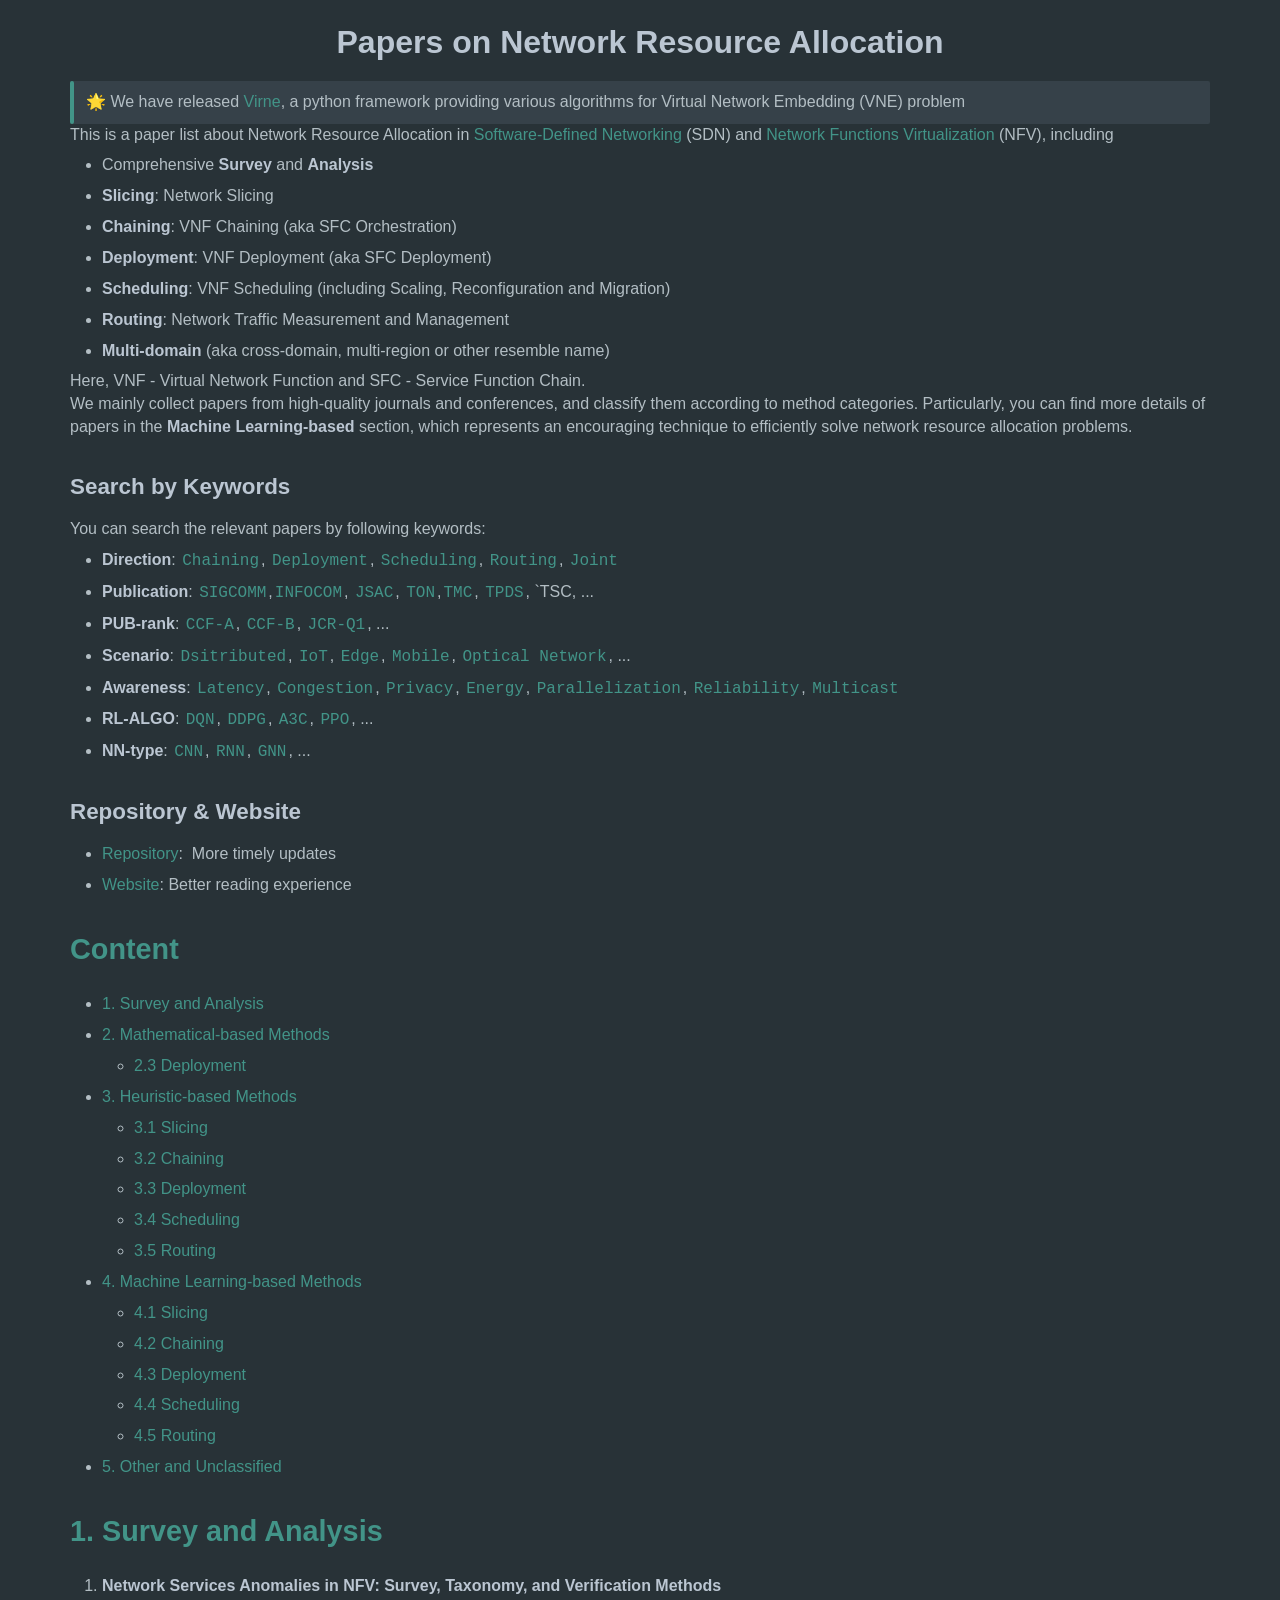
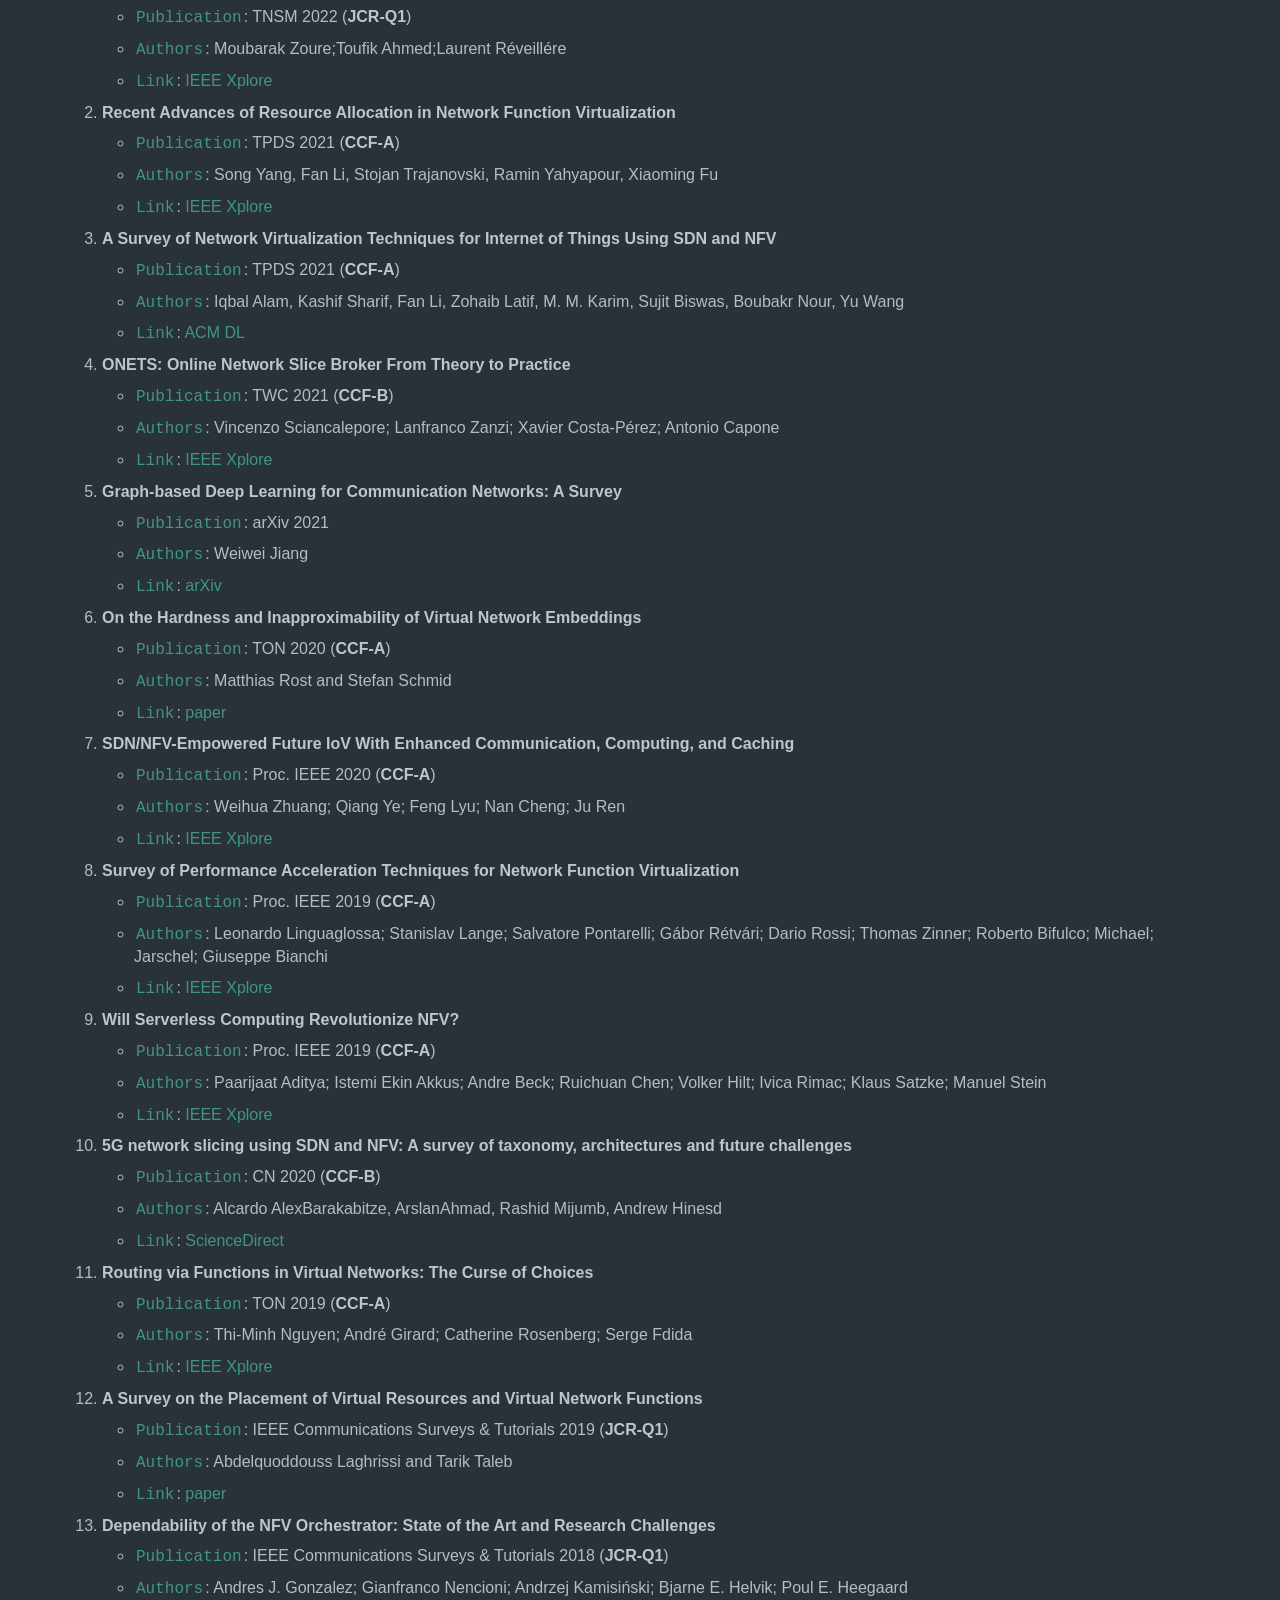
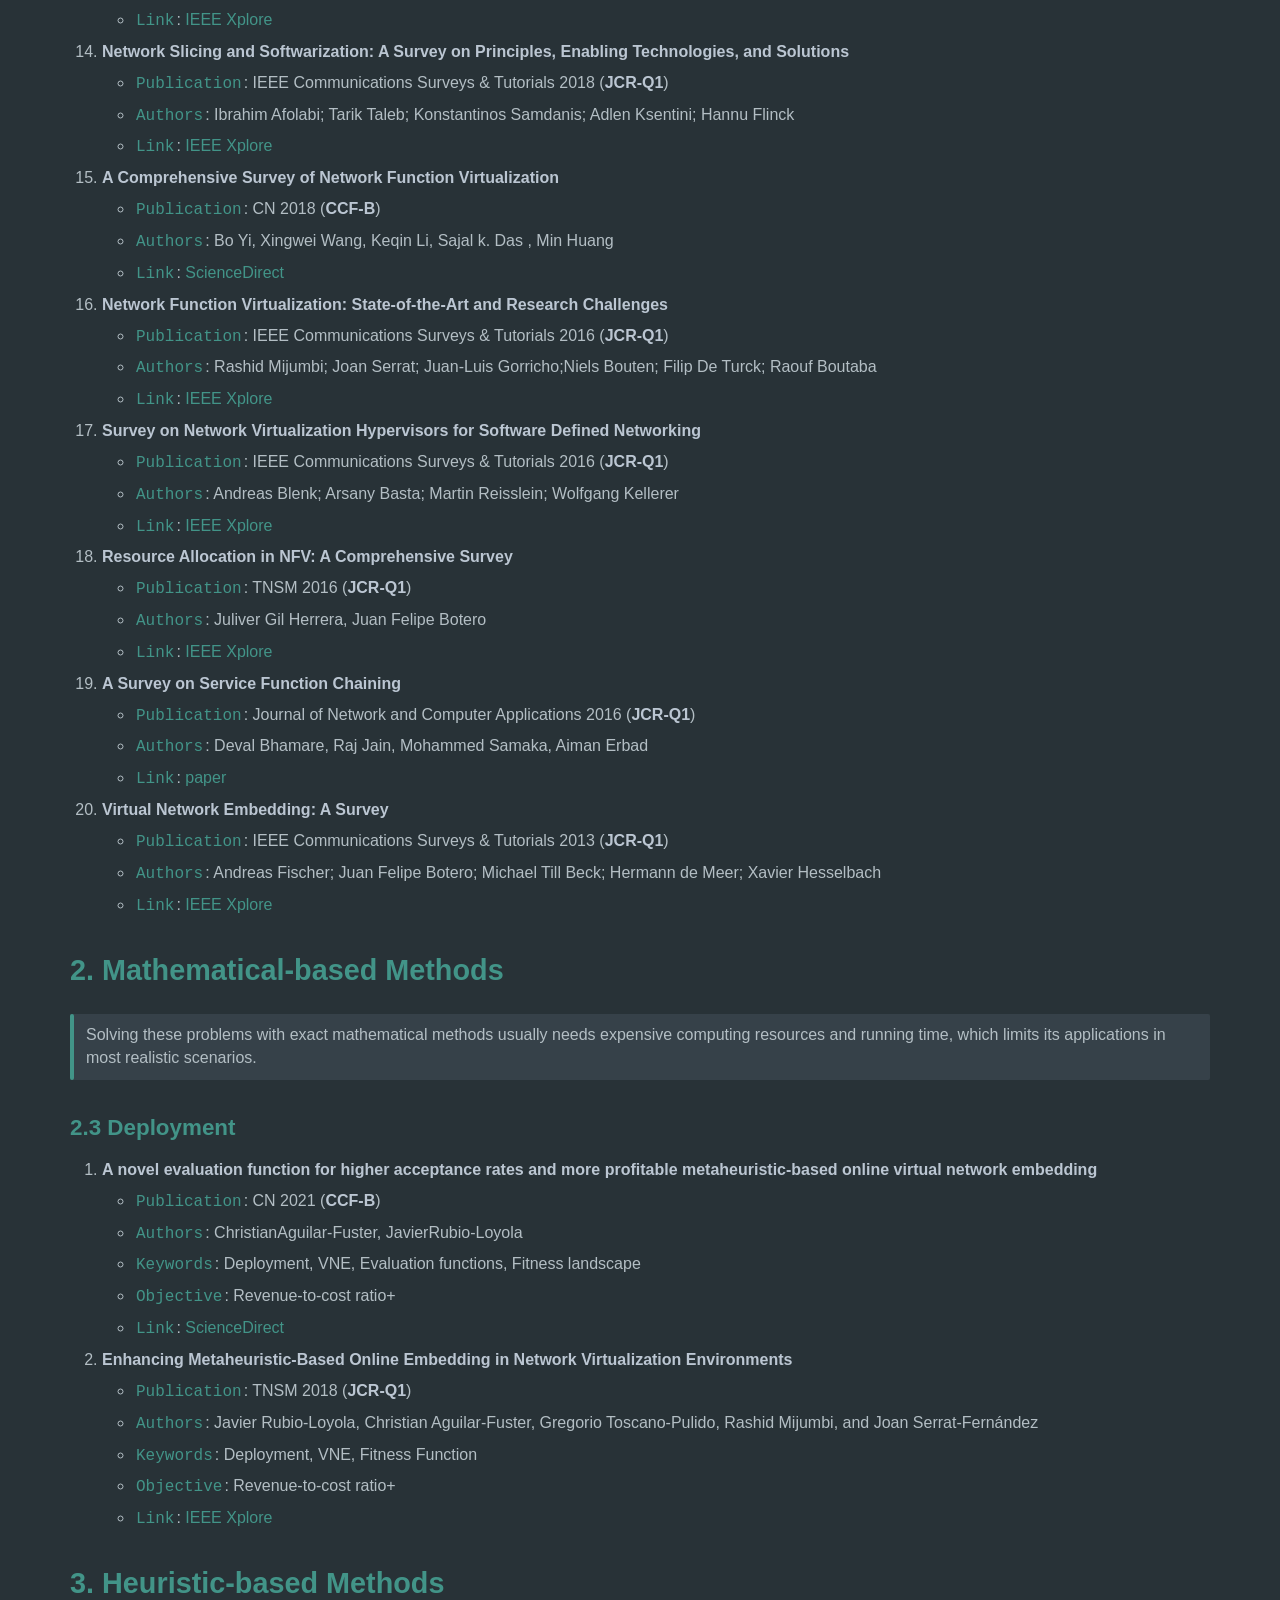
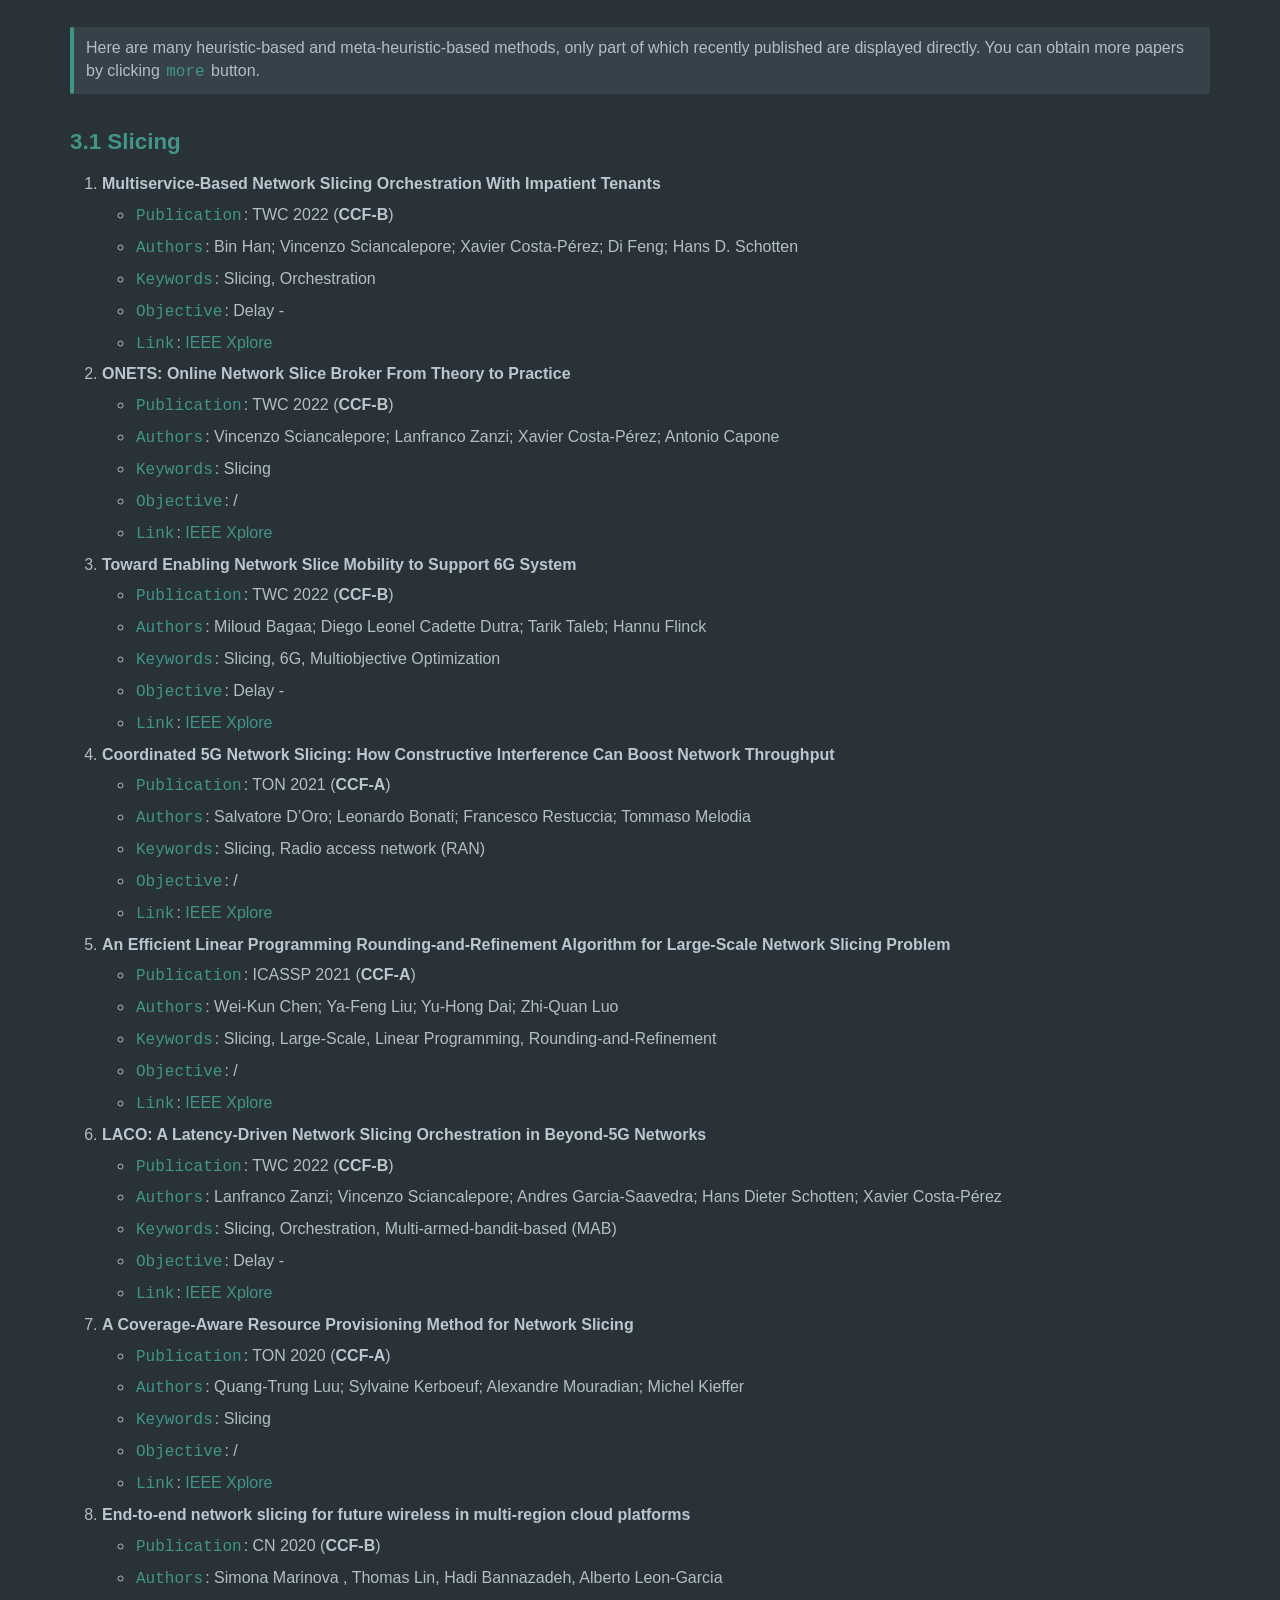
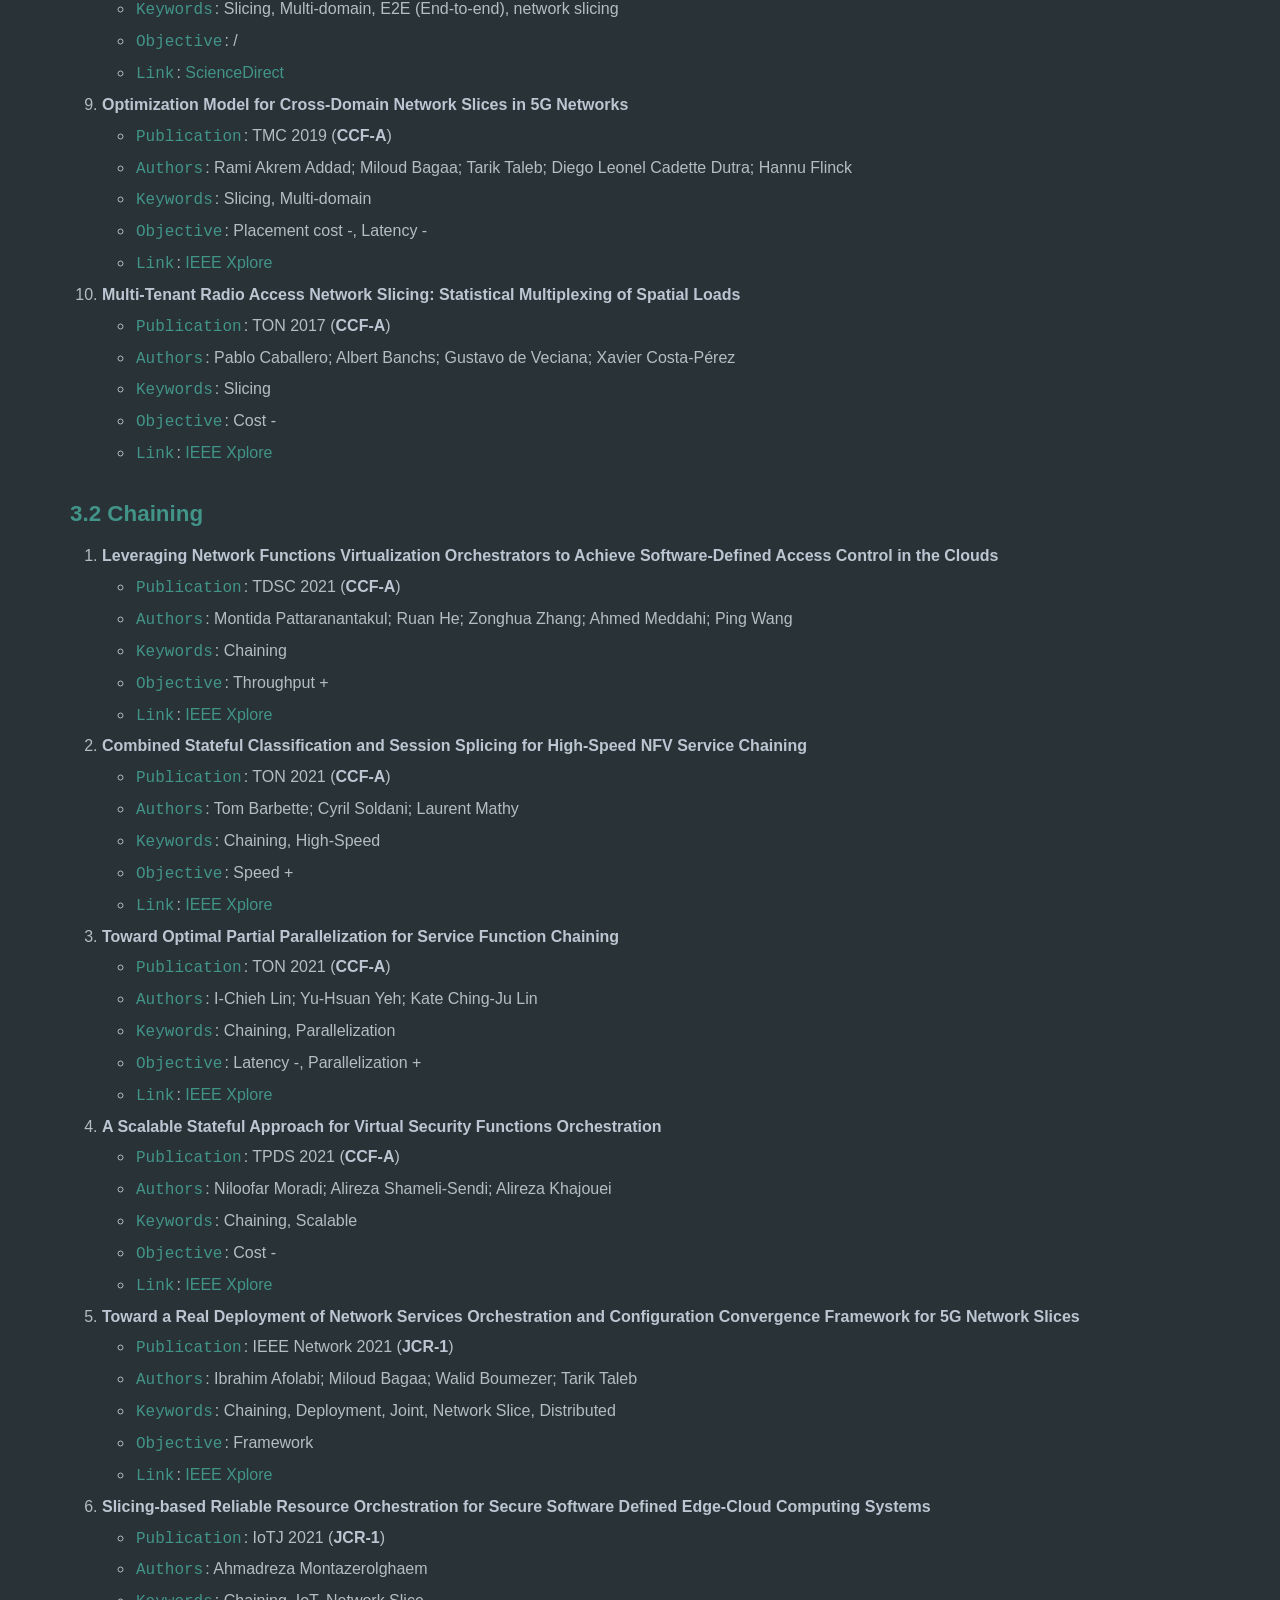
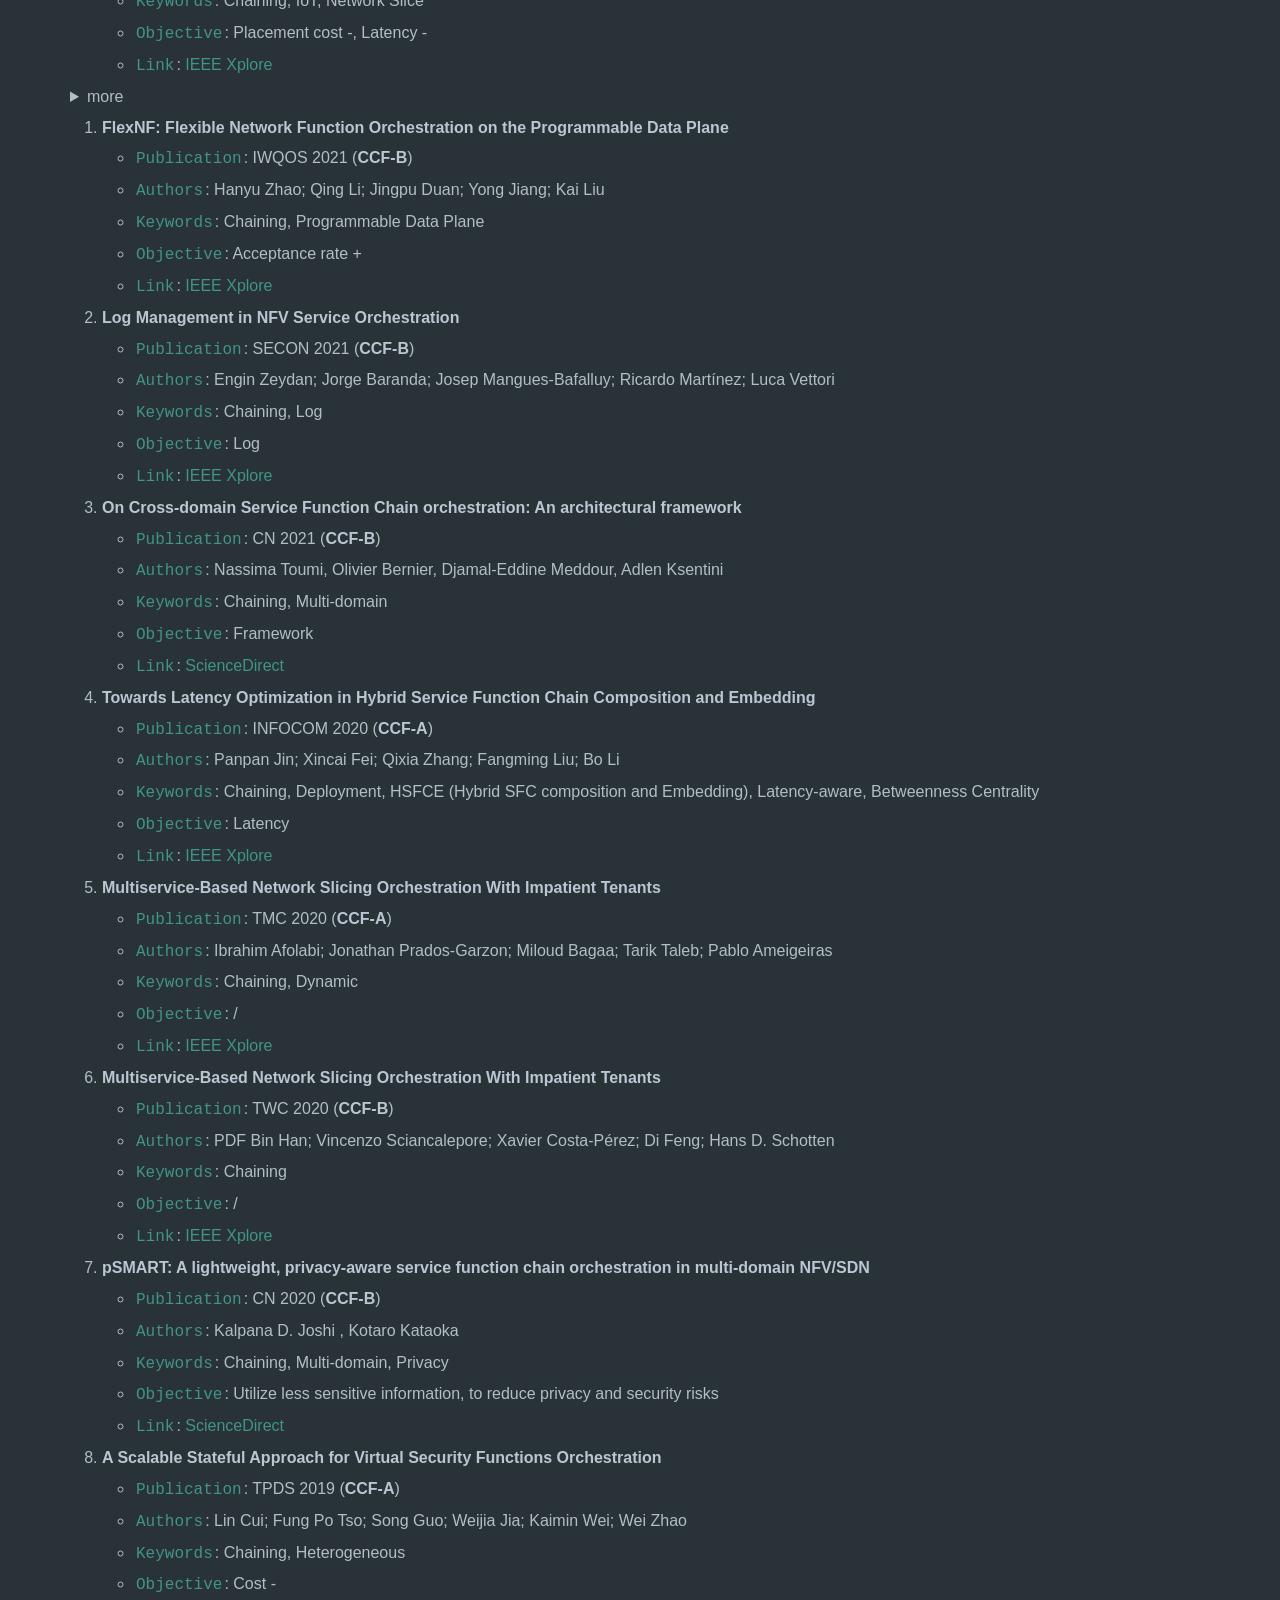
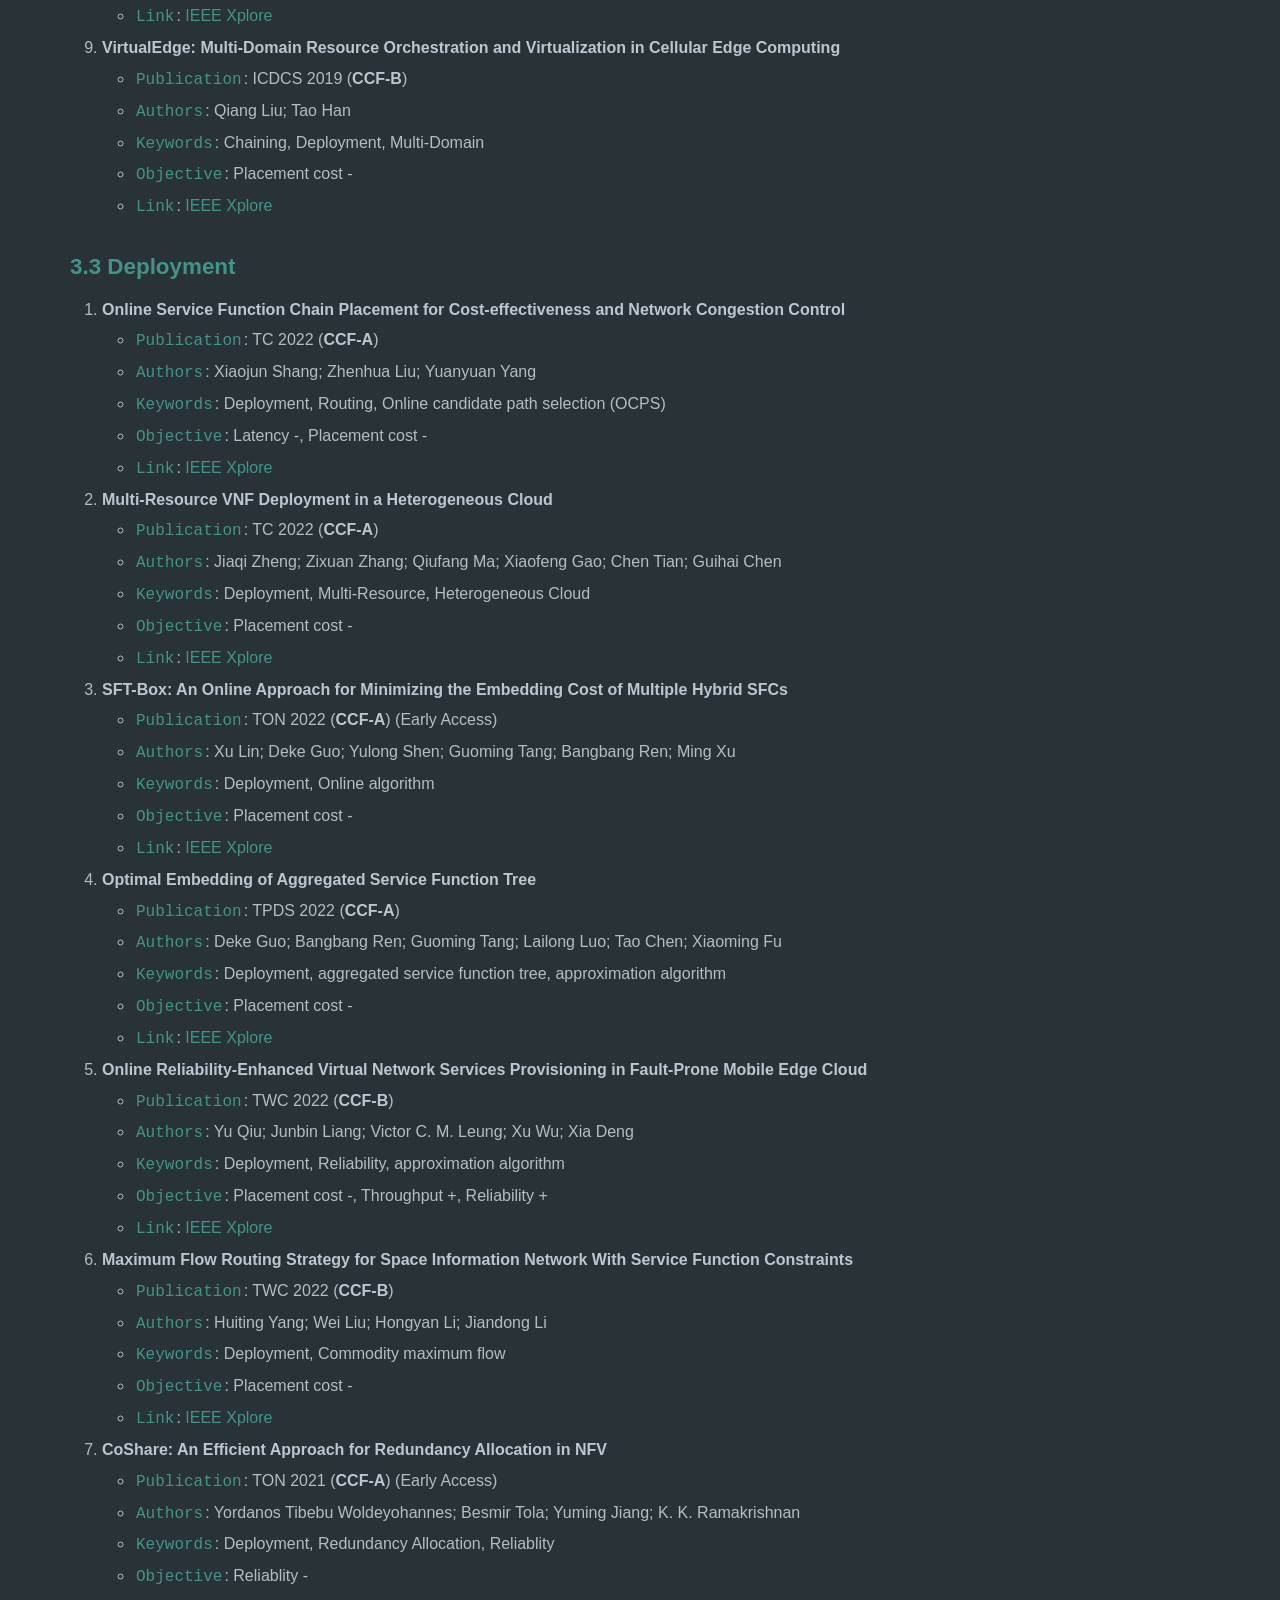
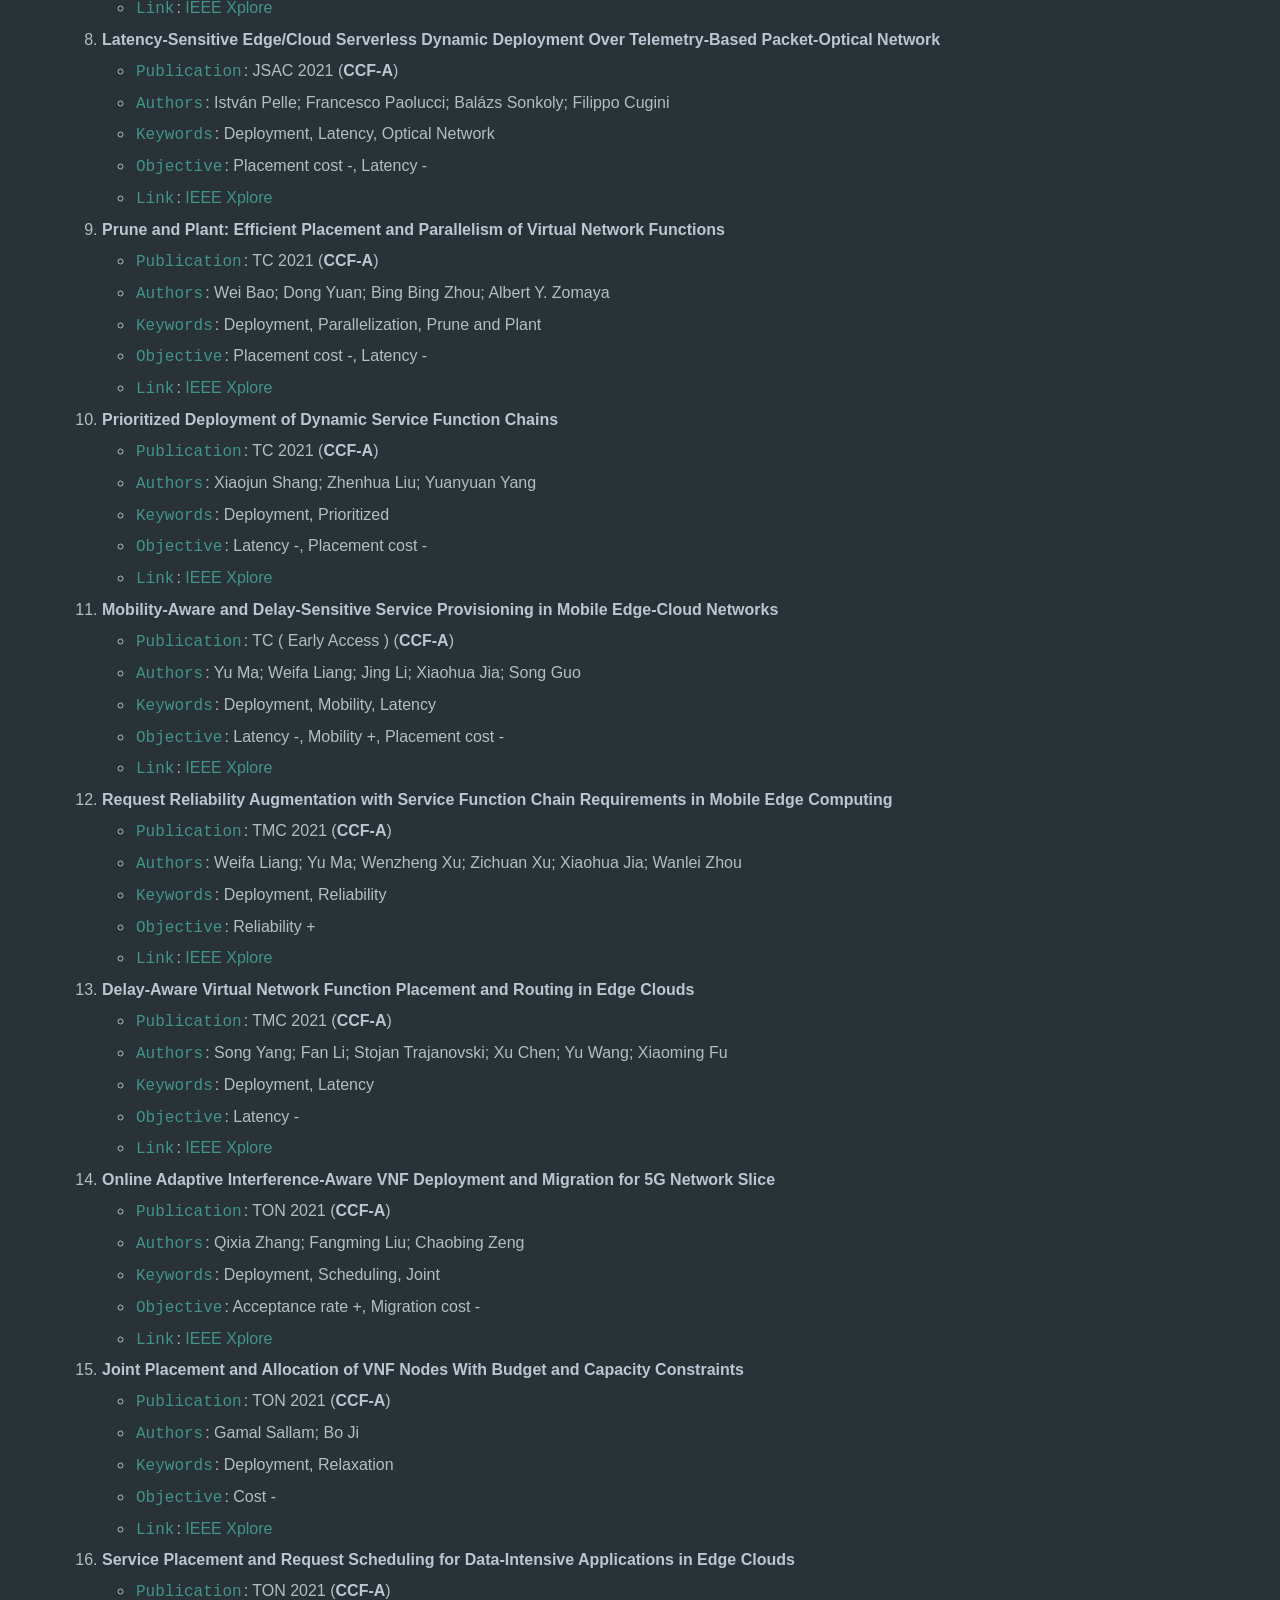
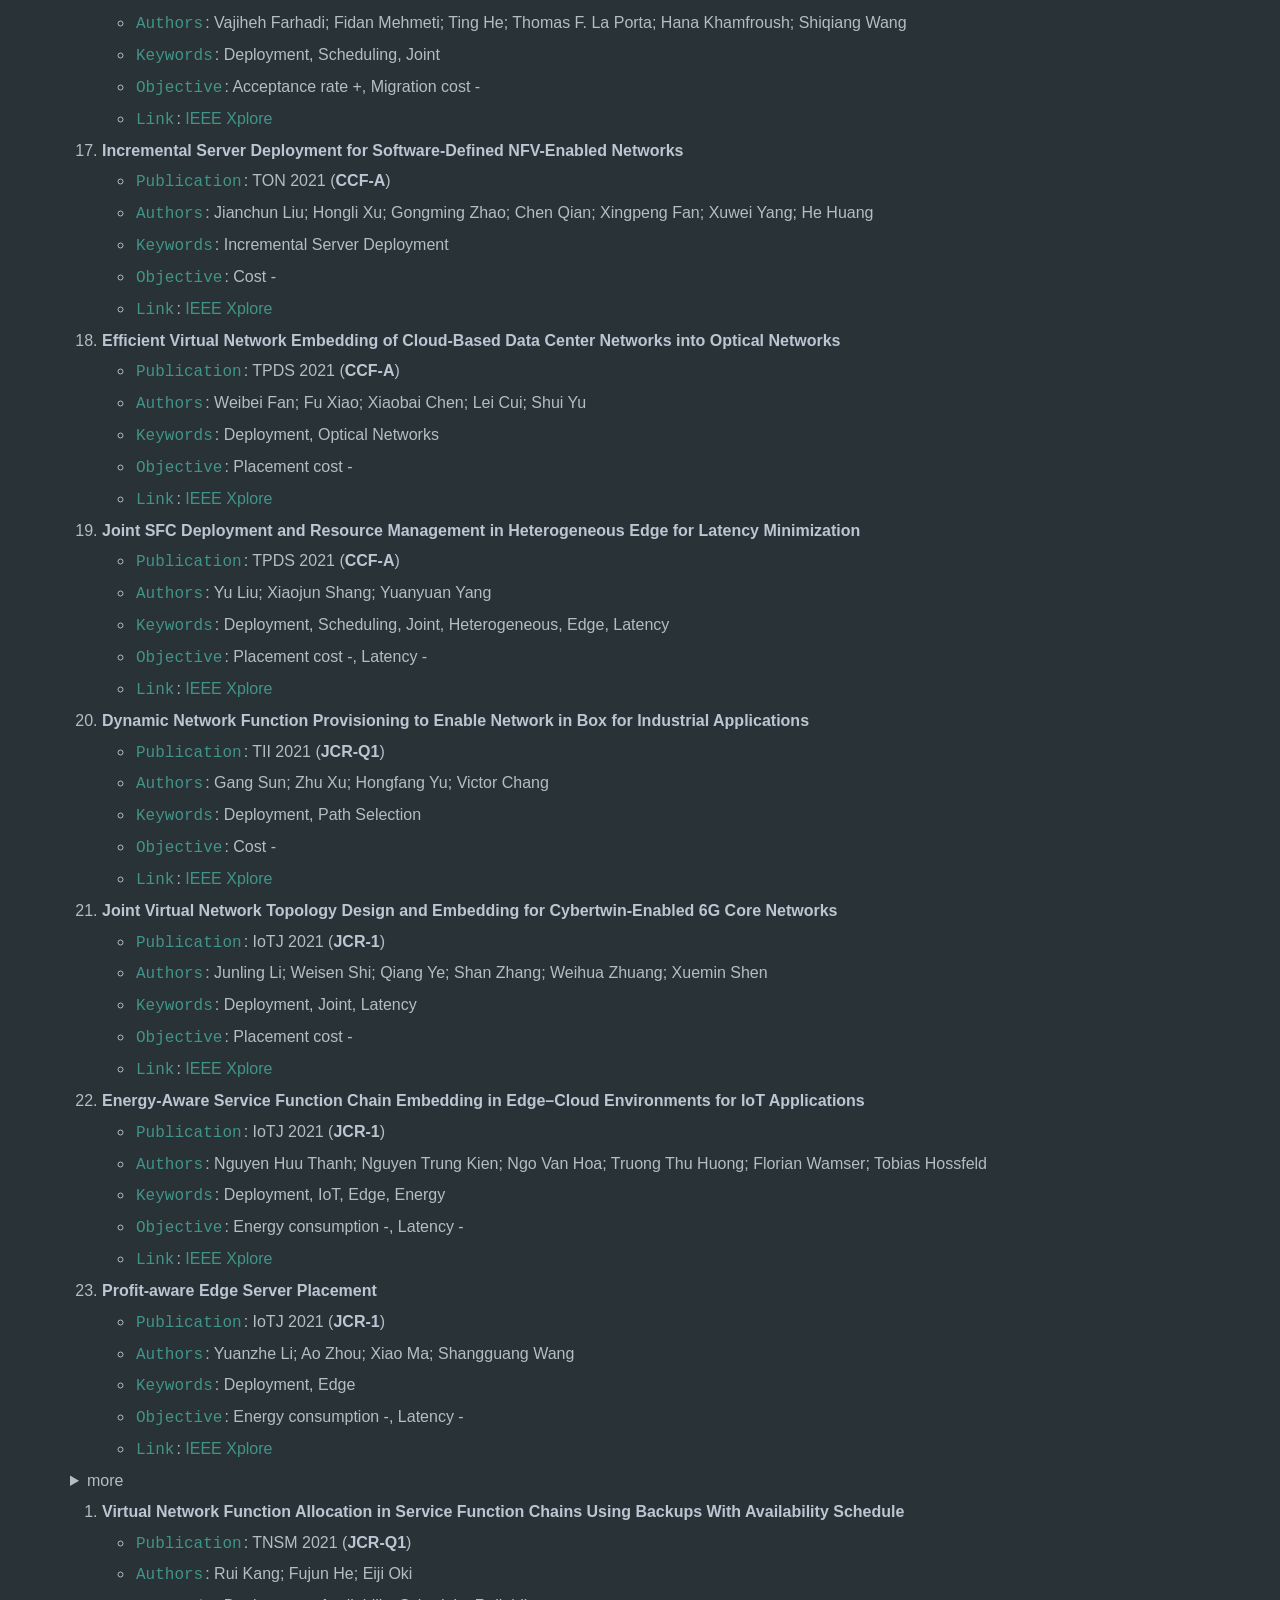
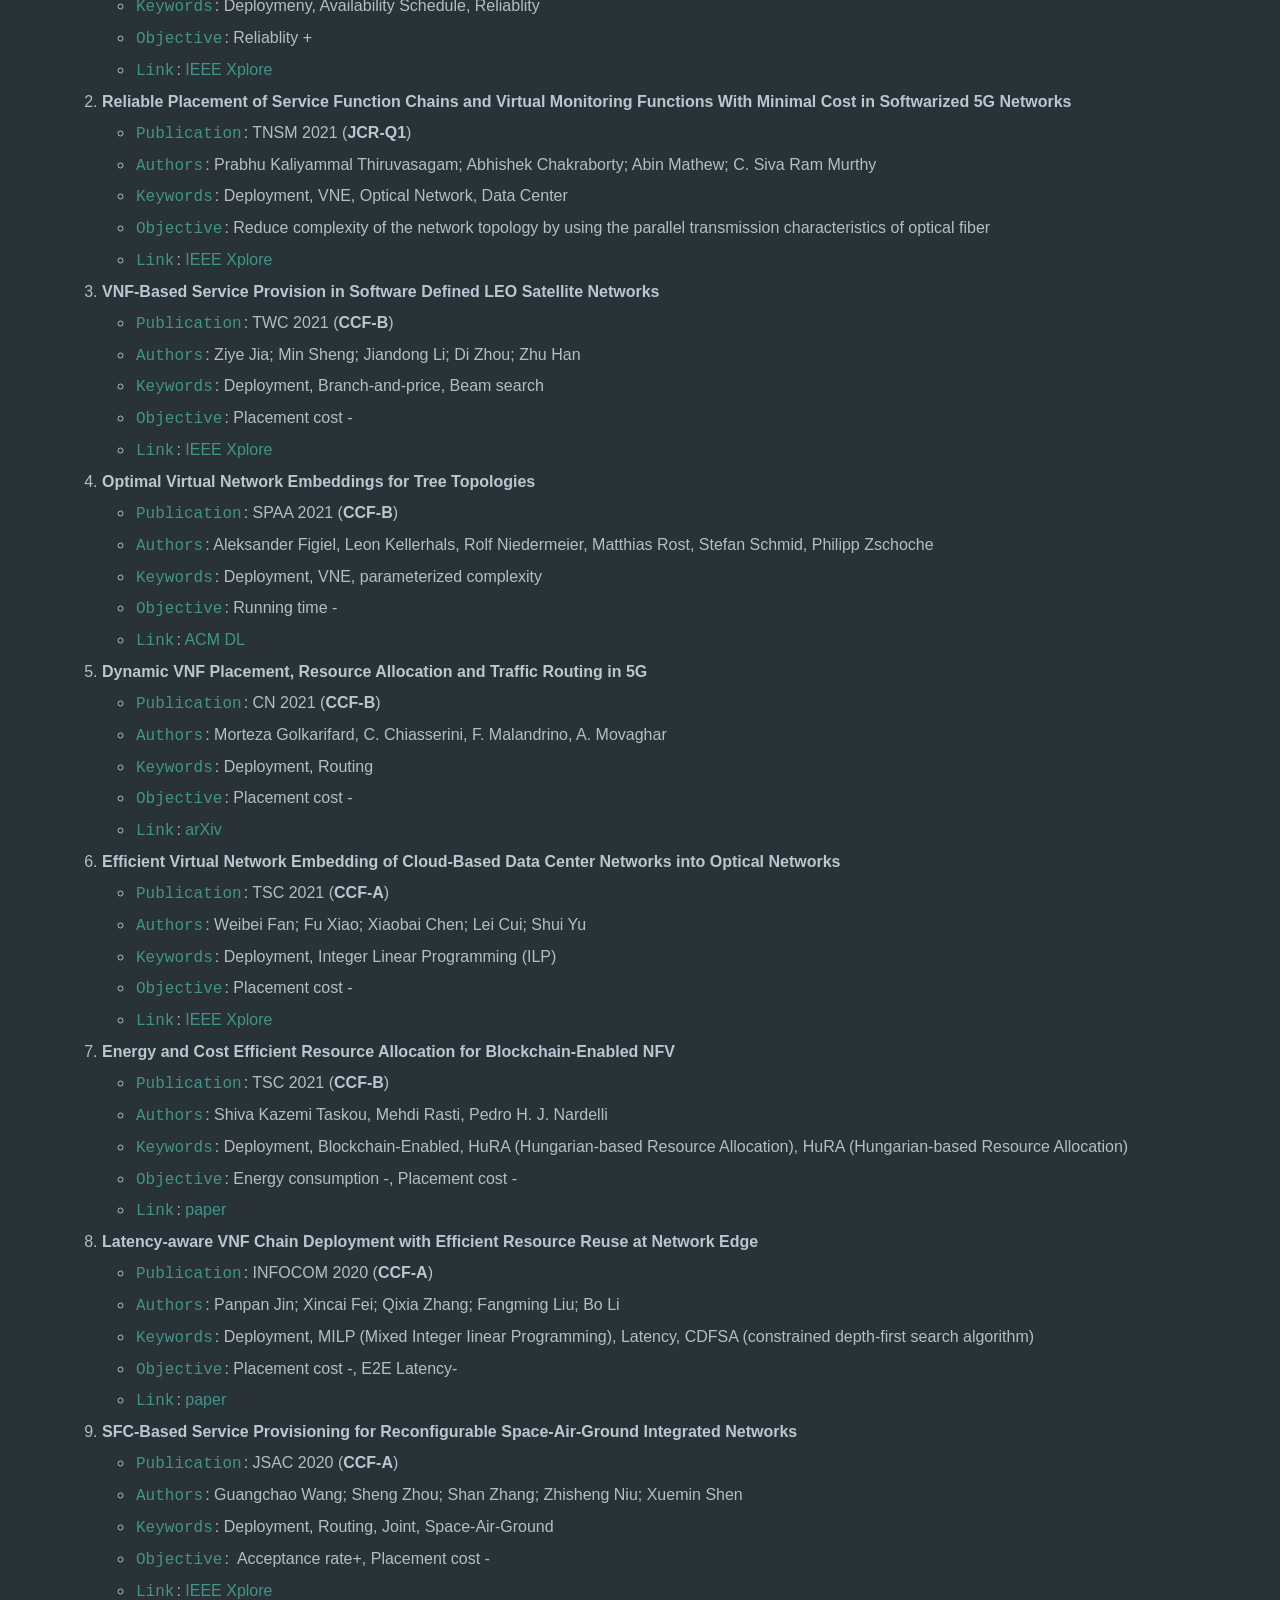
==== commit cb9fea40: "add papers from TON and TWC" ====
--- a/index.html
+++ b/index.html
@@ -3,15 +3,15 @@
 <head>
 <meta charset='UTF-8'><meta name='viewport' content='width=device-width initial-scale=1'>
 
-<link href='https://fonts.loli.net/css?family=Open+Sans:400italic,700italic,700,400&subset=latin,latin-ext' rel='stylesheet' type='text/css' /><style type='text/css'>html {overflow-x: initial !important;}:root { --bg-color:#ffffff; --text-color:#333333; --select-text-bg-color:#B5D6FC; --select-text-font-color:auto; --monospace:"Lucida Console",Consolas,"Courier",monospace; --title-bar-height:20px; }
-.mac-os-11 { --title-bar-height:28px; }
+<link href='https://fonts.googleapis.com/css2?family=JetBrains+Mono:ital,wght@0,400;0,700;1,400;1,700&display=swap' rel='stylesheet' type='text/css' /><style type='text/css'>html {overflow-x: initial !important;}:root { --bg-color: #ffffff; --text-color: #333333; --select-text-bg-color: #B5D6FC; --select-text-font-color: auto; --monospace: "Lucida Console",Consolas,"Courier",monospace; --title-bar-height: 20px; }
+.mac-os-11 { --title-bar-height: 28px; }
 html { font-size: 14px; background-color: var(--bg-color); color: var(--text-color); font-family: "Helvetica Neue", Helvetica, Arial, sans-serif; -webkit-font-smoothing: antialiased; }
-body { margin: 0px; padding: 0px; height: auto; inset: 0px; font-size: 1rem; line-height: 1.42857; overflow-x: hidden; background: inherit; tab-size: 4; }
+body { margin: 0px; padding: 0px; height: auto; inset: 0px; font-size: 1rem; line-height: 1.42857143; overflow-x: hidden; background-image: inherit; background-size: inherit; background-attachment: inherit; background-origin: inherit; background-clip: inherit; background-color: inherit; tab-size: 4; background-position: inherit; background-repeat: inherit; }
 iframe { margin: auto; }
 a.url { word-break: break-all; }
 a:active, a:hover { outline: 0px; }
 .in-text-selection, ::selection { text-shadow: none; background: var(--select-text-bg-color); color: var(--select-text-font-color); }
-#write { margin: 0px auto; height: auto; width: inherit; word-break: normal; overflow-wrap: break-word; position: relative; white-space: normal; overflow-x: visible; padding-top: 36px; }
+#write { margin: 0px auto; height: auto; width: inherit; word-break: normal; word-wrap: break-word; position: relative; white-space: normal; overflow-x: visible; padding-top: 36px; }
 #write.first-line-indent p { text-indent: 2em; }
 #write.first-line-indent li p, #write.first-line-indent p * { text-indent: 0px; }
 #write.first-line-indent li { margin-left: 2em; }
@@ -19,7 +19,7 @@
 body.typora-export { padding-left: 30px; padding-right: 30px; }
 .typora-export .footnote-line, .typora-export li, .typora-export p { white-space: pre-wrap; }
 .typora-export .task-list-item input { pointer-events: none; }
-@media screen and (max-width: 500px) {
+@media screen and (max-width: 500px) { 
   body.typora-export { padding-left: 0px; padding-right: 0px; }
   #write { padding-left: 20px; padding-right: 20px; }
   .CodeMirror-sizer { margin-left: 0px !important; }
@@ -28,7 +28,7 @@
 #write li > figure:last-child { margin-bottom: 0.5rem; }
 #write ol, #write ul { position: relative; }
 img { max-width: 100%; vertical-align: middle; image-orientation: from-image; }
-button, input, select, textarea { color: inherit; font: inherit; }
+button, input, select, textarea { color: inherit; font-family: inherit; font-size: inherit; font-style: inherit; font-variant-caps: inherit; font-weight: inherit; font-stretch: inherit; line-height: inherit; }
 input[type="checkbox"], input[type="radio"] { line-height: normal; padding: 0px; }
 *, ::after, ::before { box-sizing: border-box; }
 #write h1, #write h2, #write h3, #write h4, #write h5, #write h6, #write p, #write pre { width: inherit; }
@@ -46,7 +46,7 @@
 .hidden { display: none; }
 .md-blockmeta { color: rgb(204, 204, 204); font-weight: 700; font-style: italic; }
 a { cursor: pointer; }
-sup.md-footnote { padding: 2px 4px; background-color: rgba(238, 238, 238, 0.7); color: rgb(85, 85, 85); border-radius: 4px; cursor: pointer; }
+sup.md-footnote { padding: 2px 4px; background-color: rgba(238, 238, 238, 0.7); color: rgb(85, 85, 85); border-top-left-radius: 4px; border-top-right-radius: 4px; border-bottom-right-radius: 4px; border-bottom-left-radius: 4px; cursor: pointer; }
 sup.md-footnote a, sup.md-footnote a:hover { color: inherit; text-transform: inherit; text-decoration: inherit; }
 #write input[type="checkbox"] { cursor: pointer; width: inherit; height: inherit; }
 figure { overflow-x: auto; margin: 1.2em 0px; max-width: calc(100% + 16px); padding: 0px; }
@@ -55,8 +55,8 @@
 thead { display: table-header-group; }
 table { border-collapse: collapse; border-spacing: 0px; width: 100%; overflow: auto; break-inside: auto; text-align: left; }
 table.md-table td { min-width: 32px; }
-.CodeMirror-gutters { border-right: 0px; background-color: inherit; }
-.CodeMirror-linenumber { user-select: none; }
+.CodeMirror-gutters { border-right-width: 0px; background-color: inherit; }
+.CodeMirror-linenumber { }
 .CodeMirror { text-align: left; }
 .CodeMirror-placeholder { opacity: 0.3; }
 .CodeMirror pre { padding: 0px 4px; }
@@ -66,7 +66,7 @@
 #write.fences-no-line-wrapping pre { white-space: pre; }
 #write pre.ty-contain-cm { white-space: normal; }
 .CodeMirror-gutters { margin-right: 4px; }
-.md-fences { font-size: 0.9rem; display: block; break-inside: avoid; text-align: left; overflow: visible; white-space: pre; background: inherit; position: relative !important; }
+.md-fences { font-size: 0.9rem; display: block; break-inside: avoid; text-align: left; overflow: visible; white-space: pre; background-image: inherit; background-size: inherit; background-attachment: inherit; background-origin: inherit; background-clip: inherit; background-color: inherit; position: relative !important; background-position: inherit; background-repeat: inherit; }
 .md-fences-adv-panel { width: 100%; margin-top: 10px; text-align: center; padding-top: 0px; padding-bottom: 8px; overflow-x: auto; }
 #write .md-fences.mock-cm { white-space: pre-wrap; }
 .md-fences.md-fences-with-lineno { padding-left: 0px; }
@@ -75,7 +75,7 @@
 .CodeMirror-line, twitterwidget { break-inside: avoid; }
 .footnotes { opacity: 0.8; font-size: 0.9rem; margin-top: 1em; margin-bottom: 1em; }
 .footnotes + .footnotes { margin-top: 0px; }
-.md-reset { margin: 0px; padding: 0px; border: 0px; outline: 0px; vertical-align: top; background: 0px 0px; text-decoration: none; text-shadow: none; float: none; position: static; width: auto; height: auto; white-space: nowrap; cursor: inherit; -webkit-tap-highlight-color: transparent; line-height: normal; font-weight: 400; text-align: left; box-sizing: content-box; direction: ltr; }
+.md-reset { margin: 0px; padding: 0px; border: 0px; outline: 0px; vertical-align: top; text-decoration: none; text-shadow: none; float: none; position: static; width: auto; height: auto; white-space: nowrap; cursor: inherit; line-height: normal; font-weight: 400; text-align: left; box-sizing: content-box; direction: ltr; background-position: 0px 0px; }
 li div { padding-top: 0px; }
 blockquote { margin: 1rem 0px; }
 li .mathjax-block, li p { margin: 0.5rem 0px; }
@@ -85,7 +85,7 @@
 blockquote > :first-child, li > :first-child { margin-top: 0px; }
 .footnotes-area { color: rgb(136, 136, 136); margin-top: 0.714rem; padding-bottom: 0.143rem; white-space: normal; }
 #write .footnote-line { white-space: pre-wrap; }
-@media print {
+@media print { 
   body, html { border: 1px solid transparent; height: 99%; break-after: avoid; break-before: avoid; font-variant-ligatures: no-common-ligatures; }
   #write { margin-top: 0px; padding-top: 0px; border-color: transparent !important; }
   .typora-export * { -webkit-print-color-adjust: exact; }
@@ -96,7 +96,7 @@
 }
 .footnote-line { margin-top: 0.714em; font-size: 0.7em; }
 a img, img a { cursor: pointer; }
-pre.md-meta-block { font-size: 0.8rem; min-height: 0.8rem; white-space: pre-wrap; background: rgb(204, 204, 204); display: block; overflow-x: hidden; }
+pre.md-meta-block { font-size: 0.8rem; min-height: 0.8rem; white-space: pre-wrap; background-color: rgb(204, 204, 204); display: block; overflow-x: hidden; }
 p > .md-image:only-child:not(.md-img-error) img, p > img:only-child { display: block; margin: auto; }
 #write.first-line-indent p > .md-image:only-child:not(.md-img-error) img { left: -2em; position: relative; }
 p > .md-image:only-child { display: inline-block; width: 100%; }
@@ -109,7 +109,7 @@
 .task-list-item.md-task-list-item { padding-left: 0px; }
 .md-task-list-item > input { position: absolute; top: 0px; left: 0px; margin-left: -1.2em; margin-top: calc(1em - 10px); border: none; }
 .math { font-size: 1rem; }
-.md-toc { min-height: 3.58rem; position: relative; font-size: 0.9rem; border-radius: 10px; }
+.md-toc { min-height: 3.58rem; position: relative; font-size: 0.9rem; border-top-left-radius: 10px; border-top-right-radius: 10px; border-bottom-right-radius: 10px; border-bottom-left-radius: 10px; }
 .md-toc-content { position: relative; margin-left: 0px; }
 .md-toc-content::after, .md-toc::after { display: none; }
 .md-toc-item { display: block; color: rgb(65, 131, 196); }
@@ -122,7 +122,7 @@
 .md-toc-h4 .md-toc-inner { margin-left: 6em; }
 .md-toc-h5 .md-toc-inner { margin-left: 8em; }
 .md-toc-h6 .md-toc-inner { margin-left: 10em; }
-@media screen and (max-width: 48em) {
+@media screen and (max-width: 48em) { 
   .md-toc-h3 .md-toc-inner { margin-left: 3.5em; }
   .md-toc-h4 .md-toc-inner { margin-left: 5em; }
   .md-toc-h5 .md-toc-inner { margin-left: 6.5em; }
@@ -133,23 +133,23 @@
 .md-attr { display: none; }
 .md-fn-count::after { content: "."; }
 code, pre, samp, tt { font-family: var(--monospace); }
-kbd { margin: 0px 0.1em; padding: 0.1em 0.6em; font-size: 0.8em; color: rgb(36, 39, 41); background: rgb(255, 255, 255); border: 1px solid rgb(173, 179, 185); border-radius: 3px; box-shadow: rgba(12, 13, 14, 0.2) 0px 1px 0px, rgb(255, 255, 255) 0px 0px 0px 2px inset; white-space: nowrap; vertical-align: middle; }
+kbd { margin: 0px 0.1em; padding: 0.1em 0.6em; font-size: 0.8em; color: rgb(36, 39, 41); background-color: rgb(255, 255, 255); border: 1px solid rgb(173, 179, 185); border-top-left-radius: 3px; border-top-right-radius: 3px; border-bottom-right-radius: 3px; border-bottom-left-radius: 3px; box-shadow: rgba(12, 13, 14, 0.2) 0px 1px 0px, rgb(255, 255, 255) 0px 0px 0px 2px inset; white-space: nowrap; vertical-align: middle; }
 .md-comment { color: rgb(162, 127, 3); opacity: 0.6; font-family: var(--monospace); }
-code { text-align: left; vertical-align: initial; }
-a.md-print-anchor { white-space: pre !important; border-width: initial !important; border-style: none !important; border-color: initial !important; display: inline-block !important; position: absolute !important; width: 1px !important; right: 0px !important; outline: 0px !important; background: 0px 0px !important; text-decoration: initial !important; text-shadow: initial !important; }
+code { text-align: left; }
+a.md-print-anchor { white-space: pre !important; border: none !important; display: inline-block !important; position: absolute !important; width: 1px !important; right: 0px !important; outline: 0px !important; text-shadow: initial !important; background-position: 0px 0px !important; }
 .os-windows.monocolor-emoji .md-emoji { font-family: "Segoe UI Symbol", sans-serif; }
 .md-diagram-panel > svg { max-width: 100%; }
 [lang="flow"] svg, [lang="mermaid"] svg { max-width: 100%; height: auto; }
 [lang="mermaid"] .node text { font-size: 1rem; }
-table tr th { border-bottom: 0px; }
+table tr th { border-bottom-width: 0px; }
 video { max-width: 100%; display: block; margin: 0px auto; }
 iframe { max-width: 100%; width: 100%; border: none; }
 .highlight td, .highlight tr { border: 0px; }
-mark { background: rgb(255, 255, 0); color: rgb(0, 0, 0); }
+mark { background-color: rgb(255, 255, 0); color: rgb(0, 0, 0); }
 .md-html-inline .md-plain, .md-html-inline strong, mark .md-inline-math, mark strong { color: inherit; }
 .md-expand mark .md-meta { opacity: 0.3 !important; }
 mark .md-meta { color: rgb(0, 0, 0); }
-@media print {
+@media print { 
   .typora-export h1, .typora-export h2, .typora-export h3, .typora-export h4, .typora-export h5, .typora-export h6 { break-inside: avoid; }
 }
 .md-diagram-panel .messageText { stroke: none !important; }
@@ -157,21 +157,21 @@
 .md-diagram-panel .edgeLabel rect { opacity: 1 !important; }
 .md-fences.md-fences-math { font-size: 1em; }
 .md-fences-advanced:not(.md-focus) { padding: 0px; white-space: nowrap; border: 0px; }
-.md-fences-advanced:not(.md-focus) { background: inherit; }
+.md-fences-advanced:not(.md-focus) { background-image: inherit; background-size: inherit; background-attachment: inherit; background-origin: inherit; background-clip: inherit; background-color: inherit; background-position: inherit; background-repeat: inherit; }
 .typora-export-show-outline .typora-export-content { max-width: 1440px; margin: auto; display: flex; flex-direction: row; }
 .typora-export-sidebar { width: 300px; font-size: 0.8rem; margin-top: 80px; margin-right: 18px; }
-.typora-export-show-outline #write { --webkit-flex:2; flex: 2 1 0%; }
+.typora-export-show-outline #write { --webkit-flex: 2; flex: 2 1 0%; }
 .typora-export-sidebar .outline-content { position: fixed; top: 0px; max-height: 100%; overflow: hidden auto; padding-bottom: 30px; padding-top: 60px; width: 300px; }
-@media screen and (max-width: 1024px) {
+@media screen and (max-width: 1024px) { 
   .typora-export-sidebar, .typora-export-sidebar .outline-content { width: 240px; }
 }
-@media screen and (max-width: 800px) {
+@media screen and (max-width: 800px) { 
   .typora-export-sidebar { display: none; }
 }
 .outline-content li, .outline-content ul { margin-left: 0px; margin-right: 0px; padding-left: 0px; padding-right: 0px; list-style: none; }
 .outline-content ul { margin-top: 0px; margin-bottom: 0px; }
 .outline-content strong { font-weight: 400; }
-.outline-expander { width: 1rem; height: 1.42857rem; position: relative; display: table-cell; vertical-align: middle; cursor: pointer; padding-left: 4px; }
+.outline-expander { width: 1rem; height: 1.428571429rem; position: relative; display: table-cell; vertical-align: middle; cursor: pointer; padding-left: 4px; }
 .outline-expander::before { content: ""; position: relative; font-family: Ionicons; display: inline-block; font-size: 8px; vertical-align: middle; }
 .outline-item { padding-top: 3px; padding-bottom: 3px; cursor: pointer; }
 .outline-expander:hover::before { content: ""; }
@@ -184,14 +184,14 @@
 .outline-label { cursor: pointer; display: table-cell; vertical-align: middle; text-decoration: none; color: inherit; }
 .outline-label:hover { text-decoration: underline; }
 .outline-item:hover { border-color: rgb(245, 245, 245); background-color: var(--item-hover-bg-color); }
-.outline-item:hover { margin-left: -28px; margin-right: -28px; border-left: 28px solid transparent; border-right: 28px solid transparent; }
+.outline-item:hover { margin-left: -28px; margin-right: -28px; border-left-width: 28px; border-left-style: solid; border-left-color: transparent; border-right-width: 28px; border-right-style: solid; border-right-color: transparent; }
 .outline-item-single .outline-expander::before, .outline-item-single .outline-expander:hover::before { display: none; }
 .outline-item-open > .outline-item > .outline-expander::before { content: ""; }
 .outline-children { display: none; }
 .info-panel-tab-wrapper { display: none; }
 .outline-item-open > .outline-children { display: block; }
 .typora-export .outline-item { padding-top: 1px; padding-bottom: 1px; }
-.typora-export .outline-item:hover { margin-right: -8px; border-right: 8px solid transparent; }
+.typora-export .outline-item:hover { margin-right: -8px; border-right-width: 8px; border-right-style: solid; border-right-color: transparent; }
 .typora-export .outline-expander::before { content: "+"; font-family: inherit; top: -1px; }
 .typora-export .outline-expander:hover::before, .typora-export .outline-item-open > .outline-item > .outline-expander::before { content: "−"; }
 .typora-export-collapse-outline .outline-children { display: none; }
@@ -201,68 +201,406 @@
 .md-inline-math-container mjx-container { zoom: 0.95; }
 
 
+/*
+ * Copyright (C) 2018 Drake, Inc.
+ *
+ * Licensed under the Apache License, Version 2.0 (the "License");
+ * you may not use this file except in compliance with the License.
+ * You may obtain a copy of the License at
+ *
+ * http://www.apache.org/licenses/LICENSE-2.0
+ *
+ * Unless required by applicable law or agreed to in writing, software
+ * distributed under the License is distributed on an "AS IS" BASIS,
+ * WITHOUT WARRANTIES OR CONDITIONS OF ANY KIND, either express or implied.
+ * See the License for the specific language governing permissions and
+ * limitations under the License.
+ *
+ * GitHub https://github.com/liangjingkanji/DrakeTyporaTheme
+ */
+@import url();
+@include-when-export url('https://fonts.googleapis.com/css2?family=JetBrains+Mono:ital,wght@0,400;0,700;1,400;1,700&display=swap');
+
 :root {
-    --side-bar-bg-color: #fafafa;
-    --control-text-color: #777;
-}
-
-@include-when-export url(https://fonts.loli.net/css?family=Open+Sans:400italic,700italic,700,400&subset=latin,latin-ext);
-
-/* open-sans-regular - latin-ext_latin */
-  /* open-sans-italic - latin-ext_latin */
-    /* open-sans-700 - latin-ext_latin */
-    /* open-sans-700italic - latin-ext_latin */
-  html {
-    font-size: 16px;
-    -webkit-font-smoothing: antialiased;
+    --text-color: #b3bec4;
+    --bg-color: #283237;
+    --control-text-color: var(--text-color);
+    --meta-content-color: var(--text-color);
+    --active-file-border-color: var(--drake-accent);
+    --rawblock-edit-panel-bd: var(--code-block-bg-color);
+    --item-hover-bg-color: #37474f;
+    --active-file-bg-color: var(--item-hover-bg-color);
+    --mermaid-theme: night;
+
+    --blur-text-color: rgba(179, 190, 196, 0.5);
+    --md-char-color: #535455;
+    --side-bar-bg-color: var(--bg-color);
+    --search-select-bg-color: #ffffff;
+    --search-select-text-color: var(--bg-color);
+    --select-text-bg-color: #3473B068;
+    --window-border: 1px solid #282828;
+
+    --drake-accent: #429488;
+    --drake-highlight: #429488;
+    --a-color: var(--drake-highlight);
+    --variable-color: var(--drake-highlight);
+    --outline-active-color: var(--a-color);
+    --code-block-bg-color: #1b2529;
+    --code-block-color: var(--text-color);
+    --title-color: #bbc6d2;
+    --blockquote-border-color: var(--drake-accent);
+    --blockquote-color: var(--text-color);
+    --blockquote-bg-color: #364149;
+    --strong-color: var(--title-color);
+    --h2-underline-color: var(--title-color);
+    --horizontal-divider-color: var(--title-color);
+    --height-light-color: var(--drake-highlight);
+    --height-light-border-color: var(--drake-highlight);
+    --yaml-color: #676773;
+    --yaml-bg-color: var(--code-block-bg-color);
+    --footnotes-bg-color: var(--item-hover-bg-color);
+    --footnotes-highlight: #FFD760;
+    --table-border-color: var(--item-hover-bg-color);
+    --table-header-bg-color: #2e3a40;
+    --table-bg-color: var(--bg-color);
+    --table-n2-bg-color: var(--table-header-bg-color);
+    --input-bg-color: var(--item-hover-bg-color);
+    --btn-hover-bg-color: var(--item-hover-bg-color);
+    --checkbox-checked: url("data:image/svg+xml,%3Csvg class='icon' viewBox='0 0 1024 1024' xmlns='http://www.w3.org/2000/svg' width='200' height='200'%3E%3Cpath d='M425.984 726.016l384-384-59.99-61.995-324.01 324.011-152.021-152.021L213.973 512zm384-598.016q36.01 0 61.013 25.984T896 213.974v596.01q0 34.005-25.003 59.99t-61.013 25.983h-596.01q-36.011 0-61.014-25.984t-25.003-59.989v-596.01q0-34.006 25.003-59.99T213.973 128h596.011z' fill='%2365b73b'/%3E%3C/svg%3E");
+    --checkbox-unchecked: url("data:image/svg+xml,%3Csvg class='icon' viewBox='0 0 1024 1024' xmlns='http://www.w3.org/2000/svg' width='200' height='200'%3E%3Cpath d='M810.667 213.333v597.334H213.333V213.333h597.334m0-85.333H213.333C166.4 128 128 166.4 128 213.333v597.334C128 857.6 166.4 896 213.333 896h597.334C857.6 896 896 857.6 896 810.667V213.333C896 166.4 857.6 128 810.667 128z' fill='%23acb7c4'/%3E%3C/svg%3E");
+}
+
+html {
+    font-size: var(--text-size);
 }
 
 body {
-    font-family: "Open Sans","Clear Sans", "Helvetica Neue", Helvetica, Arial, 'Segoe UI Emoji', sans-serif;
-    color: rgb(51, 51, 51);
-    line-height: 1.6;
+    font-family: var(--text-font) !important;
+    color: var(--text-color);
+    -webkit-font-feature-settings: "liga" on, "calt" on;
+    -webkit-font-smoothing: subpixel-antialiased;
+    text-rendering: optimizeLegibility;
+    letter-spacing: 0;
+    margin: 0;
+    overflow-x: hidden;
+}
+
+p {
+    line-height: var(--text-line-height);
+}
+
+/*code block*/
+.md-fences {
+    font-size: 1rem;
+    padding: 0.5rem !important;
+    border-radius: 2px;
+    word-wrap: normal;
+    background-color: var(--code-block-bg-color);
+    color: var(--code-block-color);
+    border: none;
+    line-height: var(--code-line-height);
+}
+
+/*inline latex*/
+.MathJax {
+    font-size: 120% !important;
+}
+.MathJax text, .MathJax use {
+    font-family: var(--latex-font);
+}
+/*math-block latex*/
+.md-math-block .MathJax {
+    font-size: 130% !important;
+}
+
+/*mermaid*/
+[mermaid-type="journey"] line {
+    stroke: #7a7a7a !important;
+}
+[mermaid-type="journey"] .label {
+    color: #333 !important;
+}
+[id^=mermaidChart] .relationshipLabelBox {
+    fill: var(--bg-color) !important;
+    opacity: 1 !important;
+    background-color: var(--bg-color) !important;
+}
+[id^=mermaidChart] .legend {
+    fill: var(--text-color) !important;
+}
+[id^=mermaidChart] g.label {
+    font-size: 1rem !important;
+}
+[id^=mermaidChart] line.divider {
+    stroke: var(--table-border-color) !important;
+}
+[id^=mermaidChart] span.nodeLabel {
+    color: var(--code-block-color) !important;
+    line-height: 1.8rem;
+}
+tspan {
+    color: var(--text-color)
+}
+[id^=mermaidChart] .entityLabel {
+    fill: var(--code-block-color) !important;
+}
+[id^=mermaidChart] {
+    fill: var(--text-color) !important;
+}
+[id^=mermaidChart] rect.rect {
+    fill: rgba(175, 255, 212, 0.3) !important;
+}
+.md-diagram-panel-preview text.actor > tspan { /*方块文字*/
+    fill: var(--code-block-color) !important;
+    stroke: none !important;
+    font-family: var(--text-font) !important;
+    font-size: 1rem !important;
+}
+.md-diagram-panel-preview .actor, .md-diagram-panel-preview .entityBox { /*方块*/
+    stroke: var(--table-border-color) !important;
+    fill: var(--code-block-bg-color) !important;
+}
+.md-diagram-panel-preview .actor-line { /*竖线*/
+    stroke: var(--text-color) !important;
+    stroke-width: 1px;
+}
+.md-diagram-panel-preview .messageLine0 { /*横线*/
+    stroke-width: 1.5;
+    stroke-dasharray: none;
+    stroke: var(--text-color) !important;
+}
+.md-diagram-panel-preview .messageLine1 { /*虚线*/
+    stroke-width: 1.5 !important;
+    stroke-dasharray: 2, 2 !important;
+    stroke: var(--text-color) !important;
+}
+.md-diagram-panel-preview .messageText { /*描述文字*/
+    fill: var(--text-color) !important;
+    font-family: var(--text-font) !important;
+    font-size: 1rem !important;
+}
+.md-diagram-panel-preview .activation0 { /*长方形*/
+    fill: #e6e6e6 !important;
+    stroke: var(--text-color) !important;
+}
+.md-diagram-panel-preview .labelText, .md-diagram-panel-preview .labelText > tspan { /*循环标记*/
+    fill: var(--code-block-color) !important;
+    font-family: var(--text-font) !important;
+    font-size: 1rem !important;
+    dominant-baseline: unset;
+    alignment-baseline: unset;
+}
+.md-diagram-panel-preview .labelBox { /*循环标记背景*/
+    stroke: var(--table-border-color) !important;
+    fill: var(--code-block-bg-color) !important;
+}
+.md-diagram-panel-preview .loopLine { /*循环标记虚线*/
+    stroke: var(--text-color) !important;
+}
+.md-diagram-panel-preview .loopText, .md-diagram-panel-preview .loopText > tspan { /*循环名称*/
+    fill: var(--text-color) !important;
+    font-size: 1rem !important;
+}
+.md-diagram-panel-preview .sequenceNumber { /*序号*/
+    fill: var(--bg-color) !important;
+}
+pre.md-fences-advanced.md-focus .md-fences-adv-panel {
+    border: none;
+}
+.md-diagram-panel-preview .edgePath .path { /*箭头*/
+    stroke: var(--text-color) !important;
+}
+.md-diagram-panel-preview .edgeLabel rect { /*条件文字背景*/
+    fill: var(--bg-color) !important;
+}
+.md-diagram-panel-preview .edgeLabel span { /*条件文字*/
+    color: var(--text-color);
+}
+.md-diagram-panel-preview .node rect,
+.md-diagram-panel-preview .node circle,
+.md-diagram-panel-preview .node ellipse,
+.md-diagram-panel-preview .node polygon,
+.md-diagram-panel-preview .node path { /*形状*/
+    stroke: var(--table-border-color) !important;
+    fill: var(--code-block-bg-color) !important;
+}
+#write .md-diagram-panel .md-diagram-panel-preview div { /*形状内文字*/
+    color: var(--code-block-color);
+    font-family: var(--text-font) !important;
+    font-size: 1rem !important;
+}
+
+/*code snippet*/
+#write code, tt {
+    margin: 0 2px;
+    color: var(--drake-highlight);
+}
+
+/*variable*/
+var {
+    color: var(--variable-color);
+    font-weight: bold;
+}
+
+/*raw block*/
+.md-rawblock-control:not(.md-rawblock-tooltip) {
+    border-radius: 2px 0 2px 2px;
+    padding: 0.2rem !important;
+}
+.md-rawblock:hover > .md-rawblock-container {
+    background: none;
+}
+.md-rawblock-input {
+    font-size: 1rem;
+}
+.md-rawblock-tooltip-btn:hover {
+    background: none;
+}
+.md-rawblock:hover > .md-rawblock-tooltip {
+    border-radius: 2px 2px 0 0;
+    margin-bottom: 2px !important;
+}
+.md-rawblock-tooltip.md-rawblock-control {
+    border-radius: 2px 2px 0 0;
+    color: var(--code-block-color);
+}
+.md-rawblock-tooltip-name {
+    color: var(--code-block-color);
+    opacity: 1;
+}
+
+/*quote block*/
+blockquote:before {
+    display: block;
+    position: absolute;
+    content: '';
+    width: 4px;
+    left: 0;
+    top: 0;
+    height: 100%;
+    background-color: var(--blockquote-border-color);
+    border-radius: 2px;
+}
+
+blockquote {
+    color: var(--blockquote-color);
+    border-radius: 2px;
+    padding: 10px 16px;
+    background-color: var(--blockquote-bg-color);
+    position: relative;
+    border-left: none;
+}
+
+#write strong {
+    color: var(--strong-color);
+    font-weight: bold;
+}
+#write blockquote strong {
+    color: var(--blockquote-color);
+}
+
+/*link*/
+#write a {
+    color: var(--a-color);
+    text-decoration: none;
+}
+#write h2 a .md-plain {
+    border-bottom: .2rem solid var(--a-color);
+}
+.on-focus-mode #write a .md-plain, .on-focus-mode .md-htmlblock-container a:hover {
+    border-bottom: .1rem solid var(--blur-text-color);
+}
+#write a .md-plain, .md-htmlblock-container a:hover,
+.on-focus-mode #write .md-focus a .md-plain, .md-focus .md-htmlblock-container a:hover {
+    border-bottom: .1rem solid var(--a-color);
+}
+[md-inline=link] a {
+    margin: 0 .2rem;
+}
+a:any-link {
+    color: var(--a-color);
+}
+
+img {
+    border-left: none;
+    border-right: none;
+    vertical-align: baseline;
+    border-radius: 2px;
 }
 
 #write {
-    max-width: 860px;
-  	margin: 0 auto;
-  	padding: 30px;
-    padding-bottom: 100px;
-}
-
-@media only screen and (min-width: 1400px) {
-	#write {
-		max-width: 1024px;
-	}
-}
-
-@media only screen and (min-width: 1800px) {
-	#write {
-		max-width: 1200px;
-	}
+    max-width: 1200px;
+    margin: 0 auto;
+    padding: 20px 30px 100px;
+}
+#typora-source .CodeMirror-lines {
+    max-width: 1200px;
 }
 
 #write > ul:first-child,
-#write > ol:first-child{
+#write > ol:first-child {
     margin-top: 30px;
 }
 
-a {
-    color: #4183C4;
-}
+body > *:first-child {
+    margin-top: 0 !important;
+}
+
+body > *:last-child {
+    margin-bottom: 0 !important;
+}
+
 h1,
 h2,
 h3,
 h4,
 h5,
 h6 {
+    font-family: var(--title-font);
     position: relative;
-    margin-top: 1rem;
+    margin-top: 2rem;
     margin-bottom: 1rem;
     font-weight: bold;
     line-height: 1.4;
     cursor: text;
-}
+    color: var(--title-color);
+}
+
+h3.md-focus:before, h4.md-focus:before, h5.md-focus:before, h6.md-focus:before {
+    visibility: hidden;
+}
+
+h1 {
+    font-size: 2rem;
+    text-align: center;
+    margin-top: 0;
+}
+
+h2 {
+    font-size: 1.8rem;
+    margin-bottom: 1.5rem;
+}
+
+.on-focus-mode h2.md-end-block.md-heading:not(.md-focus):not(.md-focus-container):after {
+    background-color: var(--blur-text-color) !important;
+}
+
+h3 {
+    font-size: 1.4rem;
+}
+
+h4 {
+    font-size: 1.2rem;
+}
+
+h5 {
+    font-size: 1rem;
+}
+
+h6 {
+    font-size: 1rem;
+}
+
 h1:hover a.anchor,
 h2:hover a.anchor,
 h3:hover a.anchor,
@@ -271,271 +609,361 @@
 h6:hover a.anchor {
     text-decoration: none;
 }
+
 h1 tt,
 h1 code {
-    font-size: inherit;
-}
+    font-size: inherit !important;
+}
+
 h2 tt,
 h2 code {
-    font-size: inherit;
-}
+    font-size: inherit !important;
+}
+
 h3 tt,
 h3 code {
-    font-size: inherit;
-}
+    font-size: inherit !important;
+}
+
 h4 tt,
 h4 code {
-    font-size: inherit;
-}
+    font-size: inherit !important;
+}
+
 h5 tt,
 h5 code {
-    font-size: inherit;
-}
+    font-size: inherit !important;
+}
+
 h6 tt,
 h6 code {
-    font-size: inherit;
-}
-h1 {
-    font-size: 2.25em;
-    line-height: 1.2;
-    border-bottom: 1px solid #eee;
-}
-h2 {
-    font-size: 1.75em;
-    line-height: 1.225;
-    border-bottom: 1px solid #eee;
-}
-
-/*@media print {
-    .typora-export h1,
-    .typora-export h2 {
-        border-bottom: none;
-        padding-bottom: initial;
-    }
-
-    .typora-export h1::after,
-    .typora-export h2::after {
-        content: "";
-        display: block;
-        height: 100px;
-        margin-top: -96px;
-        border-top: 1px solid #eee;
-    }
-}*/
-
-h3 {
-    font-size: 1.5em;
-    line-height: 1.43;
-}
-h4 {
-    font-size: 1.25em;
-}
-h5 {
-    font-size: 1em;
-}
-h6 {
-   font-size: 1em;
-    color: #777;
-}
-p,
-blockquote,
-ul,
-ol,
-dl,
-table{
-    margin: 0.8em 0;
-}
-li>ol,
-li>ul {
+    font-size: inherit !important;
+}
+
+p, blockquote, ul, ol, dl, table {
+    margin: var(--p-spacing) 0;
+}
+
+li > ol,
+li > ul {
     margin: 0 0;
 }
+li {
+    margin: 0.5em 0;
+}
+
 hr {
     height: 2px;
     padding: 0;
     margin: 16px 0;
-    background-color: #e7e7e7;
+    background-color: var(--horizontal-divider-color);
     border: 0 none;
     overflow: hidden;
     box-sizing: content-box;
 }
 
+body > h2:first-child {
+    margin-top: 0;
+    padding-top: 0;
+}
+
+body > h1:first-child {
+    margin-top: 0;
+    padding-top: 0;
+}
+
+body > h1:first-child + h2 {
+    margin-top: 0;
+    padding-top: 0;
+}
+
+body > h3:first-child,
+body > h4:first-child,
+body > h5:first-child,
+body > h6:first-child {
+    margin-top: 0;
+    padding-top: 0;
+}
+
+a:first-child h1,
+a:first-child h2,
+a:first-child h3,
+a:first-child h4,
+a:first-child h5,
+a:first-child h6 {
+    margin-top: 0;
+    padding-top: 0;
+}
+
+h1 p,
+h2 p,
+h3 p,
+h4 p,
+h5 p,
+h6 p {
+    margin-top: 0;
+}
+
 li p.first {
     display: inline-block;
 }
-ul,
-ol {
-    padding-left: 30px;
-}
+
+ul, ol {
+    padding-inline-start: 2em;
+}
+
 ul:first-child,
 ol:first-child {
     margin-top: 0;
 }
+
 ul:last-child,
 ol:last-child {
     margin-bottom: 0;
 }
-blockquote {
-    border-left: 4px solid #dfe2e5;
-    padding: 0 15px;
-    color: #777777;
-}
-blockquote blockquote {
-    padding-right: 0;
-}
-table {
-    padding: 0;
+
+.ty-table-edit {
+    margin-top: -1rem !important;
+}
+#write table {
+    margin-top: 1rem;
     word-break: initial;
+    background-color: var(--table-bg-color);
 }
 table tr {
-    border: 1px solid #dfe2e5;
+    border-top: .1em solid var(--table-border-color);
     margin: 0;
     padding: 0;
 }
-table tr:nth-child(2n),
-thead {
-    background-color: #f8f8f8;
-}
 table th {
     font-weight: bold;
-    border: 1px solid #dfe2e5;
+    border: .1em solid var(--table-border-color);
     border-bottom: 0;
     margin: 0;
     padding: 6px 13px;
 }
 table td {
-    border: 1px solid #dfe2e5;
+    border: .1em solid var(--table-border-color);
     margin: 0;
     padding: 6px 13px;
 }
-table th:first-child,
-table td:first-child {
+table thead {
+    background-color: var(--table-header-bg-color);
+}
+table tr:nth-child(2n) {
+    background-color: var(--table-n2-bg-color);
+}
+table tr th:first-child,
+table tr td:first-child {
     margin-top: 0;
 }
-table th:last-child,
-table td:last-child {
+table tr th:last-child,
+table tr td:last-child {
     margin-bottom: 0;
 }
 
-.CodeMirror-lines {
-    padding-left: 4px;
-}
-
-.code-tooltip {
-    box-shadow: 0 1px 1px 0 rgba(0,28,36,.3);
-    border-top: 1px solid #eef2f2;
-}
-
-.md-fences,
-code,
-tt {
-    border: 1px solid #e7eaed;
-    background-color: #f8f8f8;
-    border-radius: 3px;
-    padding: 0;
-    padding: 2px 4px 0px 4px;
-    font-size: 0.9em;
-}
-
-code {
-    background-color: #f3f4f4;
-    padding: 0 2px 0 2px;
-}
-
-.md-fences {
-    margin-bottom: 15px;
-    margin-top: 15px;
-    padding-top: 8px;
-    padding-bottom: 6px;
-}
-
+#write em {
+    padding: 0 5px 0 2px;
+}
+
+#write table thead th {
+    background-color: var(--table-header-bg-color);
+}
+
+/* height light */
+#write mark {
+    border: .1em solid var(--height-light-border-color);
+    color: var(--height-light-color);
+    background-color: transparent;
+    padding: .1rem .5rem;
+    border-radius: 2rem;
+    margin: 0 .2rem;
+    font-size: .95rem;
+}
+
+/*shortcut*/
+kbd {
+    border: .1em solid #5b5b5e;
+    background: transparent;
+    color: var(--text-color);
+    margin: 0 .4rem;
+    font-family: var(--text-font) !important;
+    font-size: .95rem;
+    padding: .3em .4em;
+    border-radius: .4em;
+    box-shadow: .1em .1em .2em rgba(0, 0, 0, 0.3);
+}
+
+#write del {
+    padding: 1px 2px;
+}
 
 .md-task-list-item > input {
-  margin-left: -1.3em;
+    margin-left: -1.3em;
 }
 
 @media print {
     html {
-        font-size: 13px;
+        font-size: 12px;
     }
+
     table,
     pre {
         page-break-inside: avoid;
     }
+
     pre {
         word-wrap: break-word;
     }
 }
 
-.md-fences {
-	background-color: #f8f8f8;
-}
+/*YAML*/
 #write pre.md-meta-block {
-	padding: 1rem;
-    font-size: 85%;
+    padding: 1rem;
+    font-size: 1rem;
     line-height: 1.45;
-    background-color: #f7f7f7;
+    background-color: var(--yaml-bg-color);
     border: 0;
-    border-radius: 3px;
-    color: #777777;
+    border-radius: 2px;
+    color: var(--yaml-color);
     margin-top: 0 !important;
 }
 
-.mathjax-block>.code-tooltip {
-	bottom: .375rem;
-}
-
-.md-mathjax-midline {
-    background: #fafafa;
-}
-
-#write>h3.md-focus:before{
-	left: -1.5625rem;
-	top: .375rem;
-}
-#write>h4.md-focus:before{
-	left: -1.5625rem;
-	top: .285714286rem;
-}
-#write>h5.md-focus:before{
-	left: -1.5625rem;
-	top: .285714286rem;
-}
-#write>h6.md-focus:before{
-	left: -1.5625rem;
-	top: .285714286rem;
-}
-.md-image>.md-meta {
-    /*border: 1px solid #ddd;*/
-    border-radius: 3px;
-    padding: 2px 0px 0px 4px;
-    font-size: 0.9em;
+.mathjax-block > .code-tooltip {
+    bottom: .375rem;
+}
+
+#write > h3.md-focus:before {
+    left: -1.5625rem;
+    top: .375rem;
+}
+
+#write > h4.md-focus:before {
+    left: -1.5625rem;
+    top: .285714286rem;
+}
+
+#write > h5.md-focus:before {
+    left: -1.5625rem;
+    top: .285714286rem;
+}
+
+#write > h6.md-focus:before {
+    left: -1.5625rem;
+    top: .285714286rem;
+}
+
+.md-image > .md-meta {
+    border-radius: 2px;
+    font-family: initial;
+    padding: 2px 0 0 4px;
     color: inherit;
 }
 
 .md-tag {
-    color: #a7a7a7;
-    opacity: 1;
-}
-
-.md-toc { 
-    margin-top:20px;
-    padding-bottom:20px;
-}
-
-.sidebar-tabs {
-    border-bottom: none;
+    color: inherit;
+}
+
+.md-toc {
+    margin-top: 20px;
+    padding-bottom: 20px;
+}
+
+.typora-quick-open-item {
+    font-size: 1rem !important;
+    height: 50px;
+    padding-left: 8px;
+    padding-top: 4px;
+    padding-bottom: 4px;
 }
 
 #typora-quick-open {
-    border: 1px solid #ddd;
-    background-color: #f8f8f8;
-}
-
-#typora-quick-open-item {
-    background-color: #FAFAFA;
-    border-color: #FEFEFE #e5e5e5 #e5e5e5 #eee;
-    border-style: solid;
-    border-width: 1px;
+    box-shadow: 0 0 8px #00000045;
+    padding: 0;
+}
+
+.ty-quick-open-category.ty-has-prev .ty-quick-open-category-title {
+    border-top: none;
+}
+
+#typora-quick-open-input {
+    margin: 8px;
+    box-shadow: none;
+    border-radius: 2px;
+}
+
+#typora-quick-open-input input {
+    font-size: 1rem;
+    box-shadow: none;
+    padding-top: 2px;
+    padding-left: 10px;
+    padding-right: 10px;
+    line-height: 32px;
+    max-height: 32px;
+    border: none;
+}
+
+.modal-dialog#typora-quick-open {
+    border-radius: 8px;
+}
+
+.ty-quick-open-category-title {
+    padding-left: 8px;
+    color: #BEBEBE;
+    font-size: 0.8rem;
+    margin-bottom: 4px;
+}
+
+.typora-quick-open-item-path {
+    font-size: 0.8rem;
+    text-overflow: ellipsis;
+    white-space: nowrap;
+    margin-top: 1px;
+}
+
+/*search input*/
+.form-control {
+    border: none;
+    border-radius: 2px;
+    box-shadow: none;
+}
+
+#md-searchpanel .btn {
+    border-radius: 2px;
+}
+
+#search-panel-replaceall-btn {
+    padding-right: 5px !important;
+    text-align: center !important;
+}
+
+#search-panel-replace-btn {
+    text-align: center !important;
+}
+
+#md-searchpanel input {
+    background: var(--input-bg-color);
+    border-radius: 2px;
+}
+
+.searchpanel-search-option-btn {
+    border-radius: 2px;
+    border: none;
+    background: transparent;
+    color: var(--text-color);
+}
+
+.searchpanel-search-option-btn.active {
+    background: var(--text-color);
+    color: var(--bg-color);
+}
+
+.form-control:focus {
+    box-shadow: none;
+}
+
+#md-notification:before {
+    top: 10px;
 }
 
 /** focus mode */
@@ -543,67 +971,433 @@
     border-left-color: rgba(85, 85, 85, 0.12);
 }
 
-header, .context-menu, .megamenu-content, footer{
-    font-family: "Segoe UI", "Arial", sans-serif;
-}
-
+header,
+.context-menu,
+.megamenu-content,
+footer {
+    font-family: initial;
+}
+
+/*sidebar*/
 .file-node-content:hover .file-node-icon,
-.file-node-content:hover .file-node-open-state{
+.file-node-content:hover .file-node-open-state {
     visibility: visible;
 }
-
-.mac-seamless-mode #typora-sidebar {
-    background-color: #fafafa;
-    background-color: var(--side-bar-bg-color);
-}
-
-.md-lang {
-    color: #b4654d;
-}
-
-/*.html-for-mac {
-    --item-hover-bg-color: #E6F0FE;
-}*/
-
-#md-notification .btn {
-    border: 0;
-}
-
-.dropdown-menu .divider {
-    border-color: #e5e5e5;
-    opacity: 0.4;
-}
-
-.ty-preferences .window-content {
-    background-color: #fafafa;
-}
-
-.ty-preferences .nav-group-item.active {
-    color: white;
-    background: #999;
-}
-
-.menu-item-container a.menu-style-btn {
-    background-color: #f5f8fa;
-    background-image: linear-gradient( 180deg , hsla(0, 0%, 100%, 0.8), hsla(0, 0%, 100%, 0)); 
-}
-
-
-
+.file-node-content {
+    display: flex;
+    align-items: center;
+}
+.file-node-open-state {
+    margin-right: .5rem;
+}
+.file-node-icon {
+    margin-right: .5rem;
+}
+
+#typora-sidebar {
+    font-size: inherit;
+    font-family: var(--title-font);
+}
+
+.sidebar-tabs {
+    border-bottom: none;
+}
+
+.file-list-item-summary, .file-list-item-parent-loc, .file-list-item-time, .file-list-item-summary {
+    font-size: 0.9rem !important;
+    font-family: var(--text-font);
+}
+
+.file-list-item-file-ext-part {
+    display: none;
+}
+
+.outline-item {
+    font-size: 1rem;
+}
+
+/*footnotes mark*/
+#write .md-footnote {
+    background-color: inherit;
+    color: var(--drake-highlight);
+    font-size: 0.9rem;
+    border-radius: 0.9rem;
+    padding-left: 0;
+}
+
+#write .md-footnote:before {
+    content: "[";
+}
+
+#write .md-footnote:after {
+    content: "]";
+}
+
+/*footnotes content*/
+.md-hover-tip .code-tooltip-content {
+    border-radius: 2px;
+}
+
+/*footnotes title*/
+span.md-def-name {
+    padding-right: 3ch;
+    padding-left: 0;
+    position: relative;
+    font-weight: normal;
+}
+
+/*footnotes desc*/
+.footnotes {
+    font-size: 1rem;
+    font-weight: normal;
+    color: var(--text-color);
+    position: relative;
+}
+
+/*footnotes tooltip text*/
+.code-tooltip-content .md-plain {
+    font-size: 0.9rem;
+    font-family: inherit;
+}
+
+.code-tooltip-content code {
+    padding: 0 2px;
+    font-family: inherit;
+    color: var(--footnotes-highlight);
+    background-color: inherit;
+}
+
+.code-tooltip-content a {
+    color: var(--footnotes-highlight);
+}
+
+div.code-tooltip-content {
+    box-shadow: 0 0 8px #00000045;
+    background: var(--footnotes-bg-color);
+}
+
+.footnotes {
+    opacity: 1;
+}
+
+.md-def-name:after {
+    content: ". ^";
+    color: var(--text-color);
+}
+
+.md-def-footnote .md-def-name:before {
+    content: "";
+    color: var(--text-color);
+    position: absolute;
+}
+
+.md-def-name:before {
+    content: "";
+    color: var(--text-color);
+    position: absolute;
+}
+
+.md-content.md-url, .md-def-content.md-def-url.md-auto-disp {
+    text-decoration: none;
+    border-bottom: .1rem solid var(--text-color);
+}
+
+.CodeMirror-scroll::-webkit-scrollbar {
+    display: none;
+}
+
+.file-list-item-summary {
+    font-size: 1em;
+}
+
+.pin-outline #outline-content .outline-active strong, .pin-outline .outline-active {
+    font-weight: 500;
+    color: var(--outline-active-color);
+}
+
+.file-list-item.active {
+    border-left: 4px solid var(--drake-accent);
+}
+
+#md-searchpanel .btn:not(.close-btn):hover {
+    box-shadow: none;
+    background: var(--btn-hover-bg-color);
+}
+
+/*checkbox*/
+#write input[type=checkbox] {
+    opacity: 0;
+    height: 1.6rem;
+    width: 1.6rem;
+    margin-left: -2em;
+    margin-top: 0;
+    top: 0;
+}
+
+#write .ul-list li.md-task-list-item.task-list-done::before {
+    content: "";
+    background: var(--checkbox-checked) 0 0 no-repeat;
+    background-size: 100%;
+    display: inline-block;
+    position: absolute;
+    height: 1.6rem;
+    width: 1.6rem;
+    margin-left: -2em;
+}
+#write .ul-list li.md-task-list-item.task-list-not-done::before {
+    content: "";
+    background: var(--checkbox-unchecked) 0 0 no-repeat;
+    background-size: 100%;
+    display: inline-block;
+    position: absolute;
+    height: 1.6rem;
+    width: 1.6rem;
+    margin-left: -2em;
+}
+.task-list-item p {
+    line-height: 1.6rem;
+}
+
+/*insert table*/
+.btn {
+    border-radius: 2px;
+}
+
+.modal-content {
+    border-radius: 8px;
+}
+
+.btn-primary:hover, .btn-primary:active {
+    background-color: var(--btn-hover-bg-color);
+    color: var(--drake-highlight);
+}
+
+.btn-primary {
+    background-color: transparent;
+    color: var(--drake-highlight);
+}
+
+.btn-default {
+    background-color: transparent;
+}
+
+.btn:active {
+    box-shadow: none;
+    border-color: transparent;
+}
+
+.modal-footer {
+    border-top: none;
+}
+
+#table-insert-col, #table-insert-row {
+    background: var(--input-bg-color);
+    border-radius: 2px;
+}
+
+/*preference panel*/
+#megamenu-content {
+    background-image: none !important;
+    background-color: var(--bg-color);
+}
+#top-titlebar {
+    height: inherit;
+    background-color: var(--bg-color);
+}
+#megamenu-menu-sidebar {
+    background-color: var(--bg-color);
+    color: var(--text-color);
+}
+.long-btn {
+    width: inherit;
+    min-width: 300px;
+    border: 1px solid var(--text-color);
+    border-radius: 6px;
+}
+.megamenu-menu-panel h1 {
+    margin-bottom: 3rem;
+    text-align: left;
+}
+.megamenu-menu-panel h1, .megamenu-menu-panel h2 {
+    font-weight: normal;
+}
+#recent-file-panel-search-input {
+    height: 45px;
+    border: none;
+    border-bottom: 1px solid var(--text-color);
+    padding-left: 8px;
+}
+#recent-file-panel-search-input::placeholder {
+    color: var(--text-color);
+    opacity: .5;
+}
+.megamenu-menu-header {
+    border-bottom: none;
+}
+#recent-file-panel-action-btn {
+    background: none;
+    border: none;
+}
+#recent-file-panel-action-btn-container {
+    float: none;
+    display: inline-block;
+}
+#top-titlebar .toolbar-icon.btn.hover, #top-titlebar .toolbar-icon.btn:hover {
+    background-color: var(--btn-hover-bg-color);
+    color: var(--text-color);
+}
+.megamenu-menu-panel .btn:hover {
+    background-color: var(--btn-hover-bg-color) !important;
+    color: var(--text-color);
+}
+#recent-file-panel tbody tr:nth-child(2n-1),
+.megamenu-menu-panel table thead,
+.megamenu-menu-panel table tr {
+    background-color: transparent;
+}
+.megamenu-menu-panel table {
+    font-weight: normal;
+}
+#megamenu-back-btn {
+    color: var(--text-color);
+    border: 1px solid var(--text-color);
+}
+.megamenu-menu-header #megamenu-menu-header-title {
+    color: var(--text-color);
+}
+header, .context-menu, .megamenu-content, footer {
+    font-family: var(--text-font);
+}
+.ty-preferences select {
+    padding-left: 2px;
+}
+.preference-item-hint {
+    font-size: 14px;
+}
+a.ty-link {
+    color: var(--a-color);
+    margin: 0 .2rem;
+}
+
+/*
+  Name:       material
+  Author:     Mattia Astorino (http://github.com/equinusocio)
+  Website:    https://material-theme.site/
+*/
+.cm-s-inner.CodeMirror {
+    background: none;
+    color: var(--code-block-color);
+}
+.cm-s-inner .CodeMirror-gutters {
+    border-right: none;
+    border-radius: 2px;
+    padding-left: 0.5rem;
+    background: #263238;
+    color: #546E7A;
+}
+.cm-s-inner .CodeMirror-guttermarker,
+.cm-s-inner .CodeMirror-guttermarker-subtle,
+.cm-s-inner .CodeMirror-linenumber {
+    color: #546E7A;
+}
+.cm-s-inner .CodeMirror-line::selection,
+.cm-s-inner .CodeMirror-line > span::selection,
+.cm-s-inner .CodeMirror-line > span > span::selection {
+    background: rgba(128, 203, 196, 0.2);
+}
+.cm-s-inner .CodeMirror-line::-moz-selection,
+.cm-s-inner .CodeMirror-line > span::-moz-selection,
+.cm-s-inner .CodeMirror-line > span > span::-moz-selection {
+    background: rgba(128, 203, 196, 0.2);
+}
+.cm-s-inner .cm-keyword {
+    color: #C792EA;
+}
+.cm-s-inner .cm-operator {
+    color: #89DDFF;
+}
+.cm-s-inner .cm-variable-2 {
+    color: var(--code-block-color);
+}
+.cm-s-inner .cm-variable-3,
+.cm-s-inner .cm-type {
+    color: #f07178;
+}
+.cm-s-inner .cm-builtin {
+    color: #FFCB6B;
+}
+.cm-s-inner .cm-atom {
+    color: #F78C6C;
+}
+.cm-s-inner .cm-number {
+    color: #FF5370;
+}
+.cm-s-inner .cm-def {
+    color: #82AAFF;
+}
+.cm-s-inner .cm-string {
+    color: #C3E88D;
+}
+.cm-s-inner .cm-string-2 {
+    color: #f07178;
+}
+.cm-s-inner .cm-comment {
+    color: #546E7A;
+}
+.cm-s-inner .cm-variable {
+    color: var(--code-block-color);
+}
+.cm-s-inner .cm-tag {
+    color: #FF5370;
+}
+.cm-s-inner .cm-meta {
+    color: #FFCB6B;
+}
+.cm-s-inner .cm-attribute {
+    color: #C792EA;
+}
+.cm-s-inner .cm-property {
+    color: #C792EA;
+}
+.cm-s-inner .cm-qualifier {
+    color: #DECB6B;
+}
+.cm-s-inner .cm-variable-3,
+.cm-s-inner .cm-type {
+    color: #DECB6B;
+}
+.cm-s-inner .cm-error {
+    color: #FF5370;
+}
+.cm-s-inner .CodeMirror-matchingbracket {
+    text-decoration: underline;
+    color: white !important;
+}
+.cm-s-inner .CodeMirror-selected {
+    background: #214283 !important;
+}
+.cm-s-inner .CodeMirror-selectedtext {
+    background: #214283 !important;
+}
+.cm-s-typora-default .CodeMirror-selectedtext {
+    background: var(--select-text-bg-color) !important;
+}
+.cm-overlay.CodeMirror-selectedtext {
+    background: var(--select-text-bg-color) !important;
+}
+.cm-s-inner div.CodeMirror-cursor {
+    border-left: 1px solid var(--code-block-color);
+}
+
+ @media print { @page {margin: 0 0 0 0;} body.typora-export {padding-left: 0; padding-right: 0;} #write {padding:0;}}
 </style><title>README</title>
 </head>
-<body class='typora-export os-windows'><div class='typora-export-content'>
-<div id='write'  class=''><h1 id='papers-on-network-resource-allocation'><span>Papers on Network Resource Allocation</span></h1><p><span>This is a paper list about Network Resource Allocation in </span><a href='https://en.wikipedia.org/wiki/Software-defined_networking'><span>Software-Defined Networking</span></a><span> (SDN) and </span><a href='https://en.wikipedia.org/wiki/Network_function_virtualization'><span>Network Functions Virtualization</span></a><span> (NFV), including</span></p><ul><li><span>Comprehensive </span><strong><span>Survey</span></strong><span> and </span><strong><span>Analysis</span></strong></li><li><strong><span>Slicing</span></strong><span>: Network Slicing</span></li><li><strong><span>Chaining</span></strong><span>: Virtual Network Functions Chaining (also known as Service Function Chains Orchestration)</span></li><li><strong><span>Placement</span></strong><span>: Virtual Network Functions Placement (also known as Service Function Chain Deployment)</span></li><li><strong><span>Scheduling</span></strong><span>: Virtual Network Functions Scheduling (including Scaling, Reconfiguration and Migration)</span></li><li><strong><span>Routing</span></strong><span>: Network Traffic Measurement and Management</span></li><li><strong><span>Multi-domain</span></strong><span> (also known as cross-domain, multi-region or other resemble name)</span></li></ul><p><span>We mainly collect papers from high-quality journals and conferences, and classify them according to method categories. Particularly, you can find more details of  papers in the </span><strong><span>Machine Learning-based</span></strong><span> section, which represents an encouraging technique to efficiently solve network resource allocation problems.</span></p><h3 id='search-by-keywords'><span>Search by Keywords</span></h3><p><span>You can search the relevant papers by following keywords:</span></p><ul><li><strong><span>Direction</span></strong><span>: </span><code>Chaining</code><span>, </span><code>Placement</code><span>, </span><code>Scheduling</code><span>, </span><code>Routing</code><span>, </span><code>Joint</code></li><li><strong><span>Publication</span></strong><span>: </span><code>SIGCOMM</code><span>, </span><code>JSAC</code><span>,</span><code>INFOCOM</code><span>,  </span><code>TON</code><span>,</span><code>TMC</code><span>,  </span><code>TPDS</code><span>, ...</span></li><li><strong><span>PUB-rank</span></strong><span>: </span><code>CCF-A</code><span>, </span><code>CCF-B</code><span>, </span><code>JCR-Q1</code><span>, ...</span></li><li><strong><span>Scenario</span></strong><span>: </span><code>Dsitributed</code><span>,  </span><code>IoT</code><span>, </span><code>Edge</code><span>, </span><code>Mobile</code><span>, </span><code>Optical Network</code><span>, ...</span></li><li><strong><span>Awareness</span></strong><span>: </span><code>Latency</code><span>, </span><code>Congestion</code><span>, </span><code>Privacy</code><span>, </span><code>Energy</code><span>, </span><code>Parallelization</code><span>, </span><code>Reliability</code><span>, </span><code>Splittable</code><span>, </span><code>Multipath</code></li><li><strong><span>RL-ALGO</span></strong><span>: </span><code>DQN</code><span>, </span><code>DDPG</code><span>, </span><code>A3C</code><span>, </span><code>PPO</code><span>, ...</span></li><li><strong><span>NN-type</span></strong><span>: </span><code>CNN</code><span>, </span><code>RNN</code><span>, </span><code>GNN</code><span>, ...</span></li></ul><h3 id='repository--website'><span>Repository &amp; Website</span></h3><ul><li><a href='https://github.com/GeminiLight/nfv-papers'><span>Repository</span></a><span>:  More timely updates</span></li><li><a href='https://geminilight.github.io/nfv-papers/'><span>Website</span></a><span>: Better reading experience</span></li></ul><h2 id='content'><a href='#contentcontent'><span>Content</span></a></h2><ul><li><p><a href="#1-survey-and-analysis"><span>1. Survey and Analysis</span></a></p></li><li><p><a href="#2-mathematical-based-methods"><span>2. Mathematical-based Methods</span></a></p></li><li><p><a href="#3-heuristic-based-methods"><span>3. Heuristic-based Methods</span></a></p><ul><li><a href="#31-slicing"><span>3.1 Slicing</span></a></li><li><a href="#32-vnfc"><span>3.2 Chaining</span></a></li><li><a href="#33-Placement"><span>3.3 Placement</span></a></li><li><a href="#34-Scheduling"><span>3.4 Scheduling</span></a></li><li><a href="#35-routing"><span>3.5 Routing</span></a></li></ul></li><li><p><a href="#4-machine-learning-based-methods"><span>4. Machine Learning-based Methods</span></a></p><ul><li><a href="#41-slicing"><span>4.1 Slicing</span></a></li><li><a href="#42-vnfc"><span>4.2 Chaining</span></a></li><li><a href="#43-Placement"><span>4.3 Placement</span></a></li><li><a href="#44-Scheduling"><span>4.4 Scheduling</span></a></li><li><a href="#45-routing"><span>4.5 Routing</span></a></li></ul></li><li><p><a href="#5-other-and-unclassified"><span>5. Other and Unclassified</span></a></p></li></ul><h2 id='1-survey-and-analysis'><a href='#contentcontent'><span>1. Survey and Analysis</span></a></h2><ol start='' ><li><p><strong><span>Recent Advances of Resource Allocation in Network Function Virtualization</span></strong></p><ul><li><code>Publication</code><span>: TPDS 2021 (</span><strong><span>CCF-A</span></strong><span>)</span></li><li><code>Authors</code><span>: Song Yang, Fan Li, Stojan Trajanovski, Ramin Yahyapour, Xiaoming Fu</span></li><li><code>Link</code><span>: </span><a href='https://ieeexplore.ieee.org/document/9169857'><span>IEEE Xplore</span></a></li></ul></li><li><p><strong><span>Graph-based Deep Learning for Communication Networks: A Survey</span></strong></p><ul><li><code>Publication</code><span>: arXiv 2021</span></li><li><code>Authors</code><span>: Weiwei Jiang</span></li><li><code>Link</code><span>: </span><a href='https://arxiv.org/abs/2106.02533'><span>arXiv</span></a></li></ul></li><li><p><strong><span>On the Hardness and Inapproximability of Virtual Network Embeddings</span></strong></p><ul><li><code>Publication</code><span>: TON 2020 (</span><strong><span>CCF-A</span></strong><span>)</span></li><li><code>Authors</code><span>: Matthias Rost and Stefan Schmid</span></li><li><code>Link</code><span>: </span><a href='https://www.univie.ac.at/ct/stefan/ton20hard.pdf'><span>paper</span></a></li></ul></li><li><p><strong><span>SDN/NFV-Empowered Future IoV With Enhanced Communication, Computing, and Caching</span></strong></p><ul><li><code>Publication</code><span>: Proc. IEEE 2020 (</span><strong><span>CCF-A</span></strong><span>)</span></li><li><code>Authors</code><span>: Weihua Zhuang; Qiang Ye; Feng Lyu; Nan Cheng; Ju Ren</span></li><li><code>Link</code><span>: </span><a href='https://ieeexplore.ieee.org/document/8907851'><span>IEEE Xplore</span></a></li></ul></li><li><p><strong><span>Survey of Performance Acceleration Techniques for Network Function Virtualization</span></strong></p><ul><li><code>Publication</code><span>: Proc. IEEE 2019 (</span><strong><span>CCF-A</span></strong><span>)</span></li><li><code>Authors</code><span>: Leonardo Linguaglossa; Stanislav Lange; Salvatore Pontarelli; Gábor Rétvári; Dario Rossi; Thomas Zinner; Roberto Bifulco; Michael; Jarschel; Giuseppe Bianchi</span></li><li><code>Link</code><span>: </span><a href='https://ieeexplore.ieee.org/document/8666751'><span>IEEE Xplore</span></a></li></ul></li><li><p><strong><span>Will Serverless Computing Revolutionize NFV?</span></strong></p><ul><li><code>Publication</code><span>: Proc. IEEE 2019 (</span><strong><span>CCF-A</span></strong><span>)</span></li><li><code>Authors</code><span>: Paarijaat Aditya; Istemi Ekin Akkus; Andre Beck; Ruichuan Chen; Volker Hilt; Ivica Rimac; Klaus Satzke; Manuel Stein</span></li><li><code>Link</code><span>: </span><a href='https://ieeexplore.ieee.org/document/8653379'><span>IEEE Xplore</span></a></li></ul></li><li><p><strong><span>5G network slicing using SDN and NFV: A survey of taxonomy, architectures and future challenges</span></strong></p><ul><li><code>Publication</code><span>: CN 2020 (</span><strong><span>CCF-B</span></strong><span>)</span></li><li><code>Authors</code><span>: Alcardo AlexBarakabitze, ArslanAhmad, Rashid Mijumb, Andrew Hinesd</span></li><li><code>Link</code><span>: </span><a href='https://www.sciencedirect.com/science/article/pii/S1389128619304773'><span>ScienceDirect</span></a></li></ul></li><li><p><strong><span>Routing via Functions in Virtual Networks: The Curse of Choices</span></strong></p><ul><li><code>Publication</code><span>: TON 2019 (</span><strong><span>CCF-A</span></strong><span>)</span></li><li><code>Authors</code><span>: Thi-Minh Nguyen; André Girard; Catherine Rosenberg; Serge Fdida</span></li><li><code>Link</code><span>: </span><a href='https://ieeexplore.ieee.org/document/8705279'><span>IEEE Xplore</span></a></li></ul></li><li><p><strong><span>A Survey on the Placement of Virtual Resources and Virtual Network Functions</span></strong></p><ul><li><code>Publication</code><span>: IEEE Communications Surveys &amp; Tutorials 2019 (</span><strong><span>JCR-Q1</span></strong><span>)</span></li><li><code>Authors</code><span>: Abdelquoddouss Laghrissi and Tarik Taleb</span></li><li><code>Link</code><span>: </span><a href='http://mosaic-lab.org/uploads/papers/078b601e-3e01-4a42-8a35-b98e2d113943.pdf'><span>paper</span></a></li></ul></li><li><p><strong><span>Resource Allocation in NFV: A Comprehensive Survey</span></strong></p><ul><li><code>Publication</code><span>: TNSM 2019 (</span><strong><span>JCR-Q1</span></strong><span>)</span></li><li><code>Authors</code><span>: Juliver Gil Herrera, Juan Felipe Botero</span></li><li><code>Link</code><span>: </span><a href='https://ieeexplore.ieee.org/document/7534741'><span>IEEE Xplore</span></a></li></ul></li><li><p><strong><span>A Comprehensive Survey of Network Function Virtualization</span></strong></p><ul><li><code>Publication</code><span>: CN 2018 (</span><strong><span>CCF-B</span></strong><span>)</span></li><li><code>Authors</code><span>: Bo Yi, Xingwei Wang, Keqin Li, Sajal k. Das , Min Huang</span></li><li><code>Link</code><span>: </span><a href='https://www.sciencedirect.com/science/article/abs/pii/S1389128618300306'><span>ScienceDirect</span></a></li></ul></li><li><p><strong><span>A Survey on Service Function Chaining</span></strong></p><ul><li><code>Publication</code><span>: Journal of Network and Computer Applications 2016 (</span><strong><span>JCR-Q1</span></strong><span>)</span></li><li><code>Authors</code><span>: Deval Bhamare, Raj Jain, Mohammed Samaka, Aiman Erbad</span></li><li><code>Link</code><span>: </span><a href='https://www.researchgate.net/publication/307997159_A_Survey_on_Service_Function_Chaining'><span>paper</span></a></li></ul></li><li><p><strong><span>Virtual Network Embedding: A Survey</span></strong></p><ul><li><code>Publication</code><span>: IEEE Communications Surveys &amp; Tutorials 2013 (</span><strong><span>JCR-Q1</span></strong><span>)</span></li><li><code>Authors</code><span>: Andreas Fischer; Juan Felipe Botero; Michael Till Beck; Hermann de Meer; Xavier Hesselbach</span></li><li><code>Link</code><span>: </span><a href='https://ieeexplore.ieee.org/document/6463372'><span>IEEE Xplore</span></a></li></ul></li></ol><h2 id='2-mathematical-based-methods'><a href='#contentcontent'><span>2. Mathematical-based Methods</span></a></h2><blockquote><p><span>Solving these problems with exact mathematical methods usually needs expensive computing resources and running time, which limits its applications in most realistic scenarios.</span></p></blockquote><h2 id='3-heuristic-based-methods'><a href='#contentcontent'><span>3. Heuristic-based Methods</span></a></h2><blockquote><p><span>Here are many heuristic-based and meta-heuristic-based methods, only part of which recently published are displayed directly. You can obtain more papers by clicking </span><code>more</code><span> button.</span></p></blockquote><h3 id='31-slicing'><a href='#contentcontent'><span>3.1 Slicing</span></a></h3><ol start='' ><li><p><strong><span>A Coverage-Aware Resource Provisioning Method for Network Slicing</span></strong></p><ul><li><code>Publication</code><span>: TON 2020 (</span><strong><span>CCF-A</span></strong><span>)</span></li><li><code>Authors</code><span>: Quang-Trung Luu; Sylvaine Kerboeuf; Alexandre Mouradian; Michel Kieffer</span></li><li><code>Keywords</code><span>: Slicing</span></li><li><code>Objective</code><span>: /</span></li><li><code>Link</code><span>: </span><a href='https://ieeexplore.ieee.org/document/8668438'><span>IEEE Xplore</span></a></li></ul></li><li><p><strong><span>End-to-end network slicing for future wireless in multi-region cloud platforms</span></strong></p><ul><li><code>Publication</code><span>: CN 2020 (</span><strong><span>CCF-B</span></strong><span>)</span></li><li><code>Authors</code><span>: Simona Marinova , Thomas Lin, Hadi Bannazadeh, Alberto Leon-Garcia</span></li><li><code>Keywords</code><span>: Slicing, Multi-domain, E2E (End-to-end), network slicing</span></li><li><code>Objective</code><span>: /</span></li><li><code>Link</code><span>: </span><a href='https://www.sciencedirect.com/science/article/abs/pii/S1389128619316081'><span>ScienceDirect</span></a></li></ul></li><li><p><strong><span>Optimization Model for Cross-Domain Network Slices in 5G Networks</span></strong></p><ul><li><code>Publication</code><span>: TMC 2019 (</span><strong><span>CCF-A</span></strong><span>)</span></li><li><code>Authors</code><span>: Rami Akrem Addad; Miloud Bagaa; Tarik Taleb; Diego Leonel Cadette Dutra; Hannu Flinck</span></li><li><code>Keywords</code><span>: Slicing, Multi-domain</span></li><li><code>Objective</code><span>: Placement cost -, Latency -</span></li><li><code>Link</code><span>: </span><a href='https://ieeexplore.ieee.org/document/8668438'><span>IEEE Xplore</span></a></li></ul></li><li><p><strong><span>Multi-Tenant Radio Access Network Slicing: Statistical Multiplexing of Spatial Loads</span></strong></p><ul><li><code>Publication</code><span>: TON 2017 (</span><strong><span>CCF-A</span></strong><span>)</span></li><li><code>Authors</code><span>: Pablo Caballero; Albert Banchs; Gustavo de Veciana; Xavier Costa-Pérez</span></li><li><code>Keywords</code><span>: Slicing</span></li><li><code>Objective</code><span>: Cost -</span></li><li><code>Link</code><span>: </span><a href='https://ieeexplore.ieee.org/document/7982693'><span>IEEE Xplore</span></a></li></ul></li></ol><h3 id='32-chaining'><a href='#contentcontent'><span>3.2 Chaining</span></a></h3><ol start='' ><li><p><strong><span>Leveraging Network Functions Virtualization Orchestrators to Achieve Software-Defined Access Control in the Clouds</span></strong></p><ul><li><code>Publication</code><span>: TDSC 2021 (</span><strong><span>CCF-A</span></strong><span>)</span></li><li><code>Authors</code><span>: Montida Pattaranantakul; Ruan He; Zonghua Zhang; Ahmed Meddahi; Ping Wang</span></li><li><code>Keywords</code><span>: Chaining</span></li><li><code>Objective</code><span>: Throughput +</span></li><li><code>Link</code><span>: </span><a href='https://ieeexplore.ieee.org/document/8588356'><span>IEEE Xplore</span></a></li></ul></li><li><p><strong><span>Combined Stateful Classification and Session Splicing for High-Speed NFV Service Chaining</span></strong></p><ul><li><code>Publication</code><span>: TON 2021 (</span><strong><span>CCF-A</span></strong><span>)</span></li><li><code>Authors</code><span>: Tom Barbette; Cyril Soldani; Laurent Mathy</span></li><li><code>Keywords</code><span>: Chaining, High-Speed</span></li><li><code>Objective</code><span>: Speed +</span></li><li><code>Link</code><span>: </span><a href='https://ieeexplore.ieee.org/document/9503101'><span>IEEE Xplore</span></a></li></ul></li><li><p><strong><span>Toward Optimal Partial Parallelization for Service Function Chaining</span></strong></p><ul><li><code>Publication</code><span>: TON 2021 (</span><strong><span>CCF-A</span></strong><span>)</span></li><li><code>Authors</code><span>: I-Chieh Lin; Yu-Hsuan Yeh; Kate Ching-Ju Lin</span></li><li><code>Keywords</code><span>: Chaining, Parallelization</span></li><li><code>Objective</code><span>: Latency -, Parallelization +</span></li><li><code>Link</code><span>: </span><a href='https://ieeexplore.ieee.org/document/9445660'><span>IEEE Xplore</span></a></li></ul></li><li><p><strong><span>A Scalable Stateful Approach for Virtual Security Functions Orchestration</span></strong></p><ul><li><code>Publication</code><span>: TPDS 2021 (</span><strong><span>CCF-A</span></strong><span>)</span></li><li><code>Authors</code><span>: Niloofar Moradi; Alireza Shameli-Sendi; Alireza Khajouei</span></li><li><code>Keywords</code><span>: Chaining, Scalable</span></li><li><code>Objective</code><span>: Cost -</span></li><li><code>Link</code><span>: </span><a href='https://ieeexplore.ieee.org/document/9445660'><span>IEEE Xplore</span></a></li></ul></li><li><p><strong><span>Toward a Real Deployment of Network Services Orchestration and Configuration Convergence Framework for 5G Network Slices</span></strong></p><ul><li><code>Publication</code><span>: IEEE Network 2021 (</span><strong><span>JCR-1</span></strong><span>)</span></li><li><code>Authors</code><span>: Ibrahim Afolabi; Miloud Bagaa; Walid Boumezer; Tarik Taleb</span></li><li><code>Keywords</code><span>: Chaining, Placement, Joint, Network Slice, Distributed</span></li><li><code>Objective</code><span>: Framework</span></li><li><code>Link</code><span>: </span><a href='https://ieeexplore.ieee.org/document/9293090/'><span>IEEE Xplore</span></a></li></ul></li><li><p><strong><span>Slicing-based Reliable Resource Orchestration for Secure Software Defined Edge-Cloud Computing Systems</span></strong></p><ul><li><code>Publication</code><span>: IoTJ 2021 (</span><strong><span>JCR-1</span></strong><span>)</span></li><li><code>Authors</code><span>: Ahmadreza Montazerolghaem</span></li><li><code>Keywords</code><span>: Chaining, IoT, Network Slice</span></li><li><code>Objective</code><span>: Placement cost -, Latency -</span></li><li><code>Link</code><span>: </span><a href='https://ieeexplore.ieee.org/document/9475487/'><span>IEEE Xplore</span></a></li></ul></li></ol><details>
-<summary> more </summary></details><ol start='' ><li><p><strong><span>FlexNF: Flexible Network Function Orchestration on the Programmable Data Plane</span></strong></p><ul><li><code>Publication</code><span>: IWQOS 2021 (</span><strong><span>CCF-B</span></strong><span>)</span></li><li><code>Authors</code><span>: Hanyu Zhao; Qing Li; Jingpu Duan; Yong Jiang; Kai Liu</span></li><li><code>Keywords</code><span>: Chaining, Programmable Data Plane</span></li><li><code>Objective</code><span>: Acceptance rate +</span></li><li><code>Link</code><span>: </span><a href='https://ieeexplore.ieee.org/document/9521320'><span>IEEE Xplore</span></a></li></ul></li><li><p><strong><span>Log Management in NFV Service Orchestration</span></strong></p><ul><li><code>Publication</code><span>: SECON 2021 (</span><strong><span>CCF-B</span></strong><span>)</span></li><li><code>Authors</code><span>: Engin Zeydan; Jorge Baranda; Josep Mangues-Bafalluy; Ricardo Martínez; Luca Vettori</span></li><li><code>Keywords</code><span>: Chaining, Log</span></li><li><code>Objective</code><span>: Log</span></li><li><code>Link</code><span>: </span><a href='https://ieeexplore.ieee.org/document/9491606'><span>IEEE Xplore</span></a></li></ul></li><li><p><strong><span>On Cross-domain Service Function Chain orchestration: An architectural framework</span></strong></p><ul><li><code>Publication</code><span>: CN 2021 (</span><strong><span>CCF-B</span></strong><span>)</span></li><li><code>Authors</code><span>: Nassima Toumi, Olivier Bernier, Djamal-Eddine Meddour, Adlen Ksentini</span></li><li><code>Keywords</code><span>: Chaining, Multi-domain</span></li><li><code>Objective</code><span>: Framework</span></li><li><code>Link</code><span>: </span><a href='https://www.sciencedirect.com/science/article/abs/pii/S1389128621000013'><span>ScienceDirect</span></a></li></ul></li><li><p><strong><span>Towards Latency Optimization in Hybrid Service Function Chain Composition and Embedding</span></strong></p><ul><li><code>Publication</code><span>: INFOCOM 2020 (</span><strong><span>CCF-A</span></strong><span>)</span></li><li><code>Authors</code><span>: Panpan Jin; Xincai Fei; Qixia Zhang; Fangming Liu; Bo Li</span></li><li><code>Keywords</code><span>: Chaining, Placement, HSFCE (Hybrid SFC composition and Embedding), Latency-aware, Betweenness Centrality</span></li><li><code>Objective</code><span>: Latency</span></li><li><code>Link</code><span>: </span><a href='https://ieeexplore.ieee.org/document/9155529'><span>IEEE Xplore</span></a></li></ul></li><li><p><strong><span>Multiservice-Based Network Slicing Orchestration With Impatient Tenants</span></strong></p><ul><li><code>Publication</code><span>: TMC 2020 (</span><strong><span>CCF-A</span></strong><span>)</span></li><li><code>Authors</code><span>: Ibrahim Afolabi; Jonathan Prados-Garzon; Miloud Bagaa; Tarik Taleb; Pablo Ameigeiras</span></li><li><code>Keywords</code><span>: Chaining, Dynamic </span></li><li><code>Objective</code><span>: /</span></li><li><code>Link</code><span>: </span><a href='https://ieeexplore.ieee.org/document/8772218'><span>IEEE Xplore</span></a></li></ul></li><li><p><strong><span>Multiservice-Based Network Slicing Orchestration With Impatient Tenants</span></strong></p><ul><li><code>Publication</code><span>: TWC 2020 (</span><strong><span>CCF-B</span></strong><span>)</span></li><li><code>Authors</code><span>: PDF Bin Han; Vincenzo Sciancalepore; Xavier Costa-Pérez; Di Feng; Hans D. Schotten</span></li><li><code>Keywords</code><span>: Chaining</span></li><li><code>Objective</code><span>: /</span></li><li><code>Link</code><span>: </span><a href='https://ieeexplore.ieee.org/document/9082203'><span>IEEE Xplore</span></a></li></ul></li><li><p><strong><span>pSMART: A lightweight, privacy-aware service function chain orchestration in multi-domain NFV/SDN</span></strong></p><ul><li><code>Publication</code><span>: CN 2020 (</span><strong><span>CCF-B</span></strong><span>)</span></li><li><code>Authors</code><span>: Kalpana D. Joshi , Kotaro Kataoka</span></li><li><code>Keywords</code><span>: Chaining, Multi-domain, Privacy</span></li><li><code>Objective</code><span>: Utilize less sensitive information, to reduce privacy and security risks</span></li><li><code>Link</code><span>: </span><a href='https://www.sciencedirect.com/science/article/abs/pii/S1389128619311181'><span>ScienceDirect</span></a></li></ul></li><li><p><strong><span>A Scalable Stateful Approach for Virtual Security Functions Orchestration</span></strong></p><ul><li><code>Publication</code><span>: TPDS 2019 (</span><strong><span>CCF-A</span></strong><span>)</span></li><li><code>Authors</code><span>: Lin Cui; Fung Po Tso; Song Guo; Weijia Jia; Kaimin Wei; Wei Zhao</span></li><li><code>Keywords</code><span>: Chaining, Heterogeneous</span></li><li><code>Objective</code><span>: Cost -</span></li><li><code>Link</code><span>: </span><a href='https://ieeexplore.ieee.org/document/8470961'><span>IEEE Xplore</span></a></li></ul></li><li><p><strong><span>VirtualEdge: Multi-Domain Resource Orchestration and Virtualization in Cellular Edge Computing</span></strong></p><ul><li><code>Publication</code><span>: ICDCS 2019 (</span><strong><span>CCF-B</span></strong><span>)</span></li><li><code>Authors</code><span>: Qiang Liu; Tao Han</span></li><li><code>Keywords</code><span>: Chaining, Placement, Multi-Domain</span></li><li><code>Objective</code><span>: Placement cost -</span></li><li><code>Link</code><span>: </span><a href='https://ieeexplore.ieee.org/document/8884864'><span>IEEE Xplore</span></a></li></ul></li></ol><p></details></p><h3 id='33-placement'><a href='#contentcontent'><span>3.3 Placement</span></a></h3><ol start='' ><li><p><strong><span>Latency-Sensitive Edge/Cloud Serverless Dynamic Deployment Over Telemetry-Based Packet-Optical Network</span></strong></p><ul><li><code>Publication</code><span>: JSAC 2021 (</span><strong><span>CCF-A</span></strong><span>)</span></li><li><code>Authors</code><span>: István Pelle; Francesco Paolucci; Balázs Sonkoly; Filippo Cugini</span></li><li><code>Keywords</code><span>: Placement, Latency, Optical Network</span></li><li><code>Objective</code><span>: Placement cost -, Latency -</span></li><li><code>Link</code><span>: </span><a href='https://ieeexplore.ieee.org/document/8962126'><span>IEEE Xplore</span></a></li></ul></li><li><p><strong><span>Prune and Plant: Efficient Placement and Parallelism of Virtual Network Functions</span></strong></p><ul><li><code>Publication</code><span>: TC 2021 (</span><strong><span>CCF-A</span></strong><span>)</span></li><li><code>Authors</code><span>: Wei Bao; Dong Yuan; Bing Bing Zhou; Albert Y. Zomaya</span></li><li><code>Keywords</code><span>: Placement, Parallelization, Prune and Plant</span></li><li><code>Objective</code><span>: Placement cost -, Latency -</span></li><li><code>Link</code><span>: </span><a href='https://ieeexplore.ieee.org/document/8962126'><span>IEEE Xplore</span></a></li></ul></li><li><p><strong><span>Online Service Function Chain Placement for Cost-effectiveness and Network Congestion Control</span></strong></p><ul><li><code>Publication</code><span>: TC 2021 (</span><strong><span>CCF-A</span></strong><span>)</span></li><li><code>Authors</code><span>: Xiaojun Shang; Zhenhua Liu; Yuanyuan Yang</span></li><li><code>Keywords</code><span>: Placement, Routing, Online candidate path selection (OCPS)</span></li><li><code>Objective</code><span>: Latency -, Placement cost -</span></li><li><code>Link</code><span>: </span><a href='https://ieeexplore.ieee.org/document/9248649'><span>IEEE Xplore</span></a></li></ul></li><li><p><strong><span>Prioritized Deployment of Dynamic Service Function Chains</span></strong></p><ul><li><code>Publication</code><span>: TC 2021 (</span><strong><span>CCF-A</span></strong><span>)</span></li><li><code>Authors</code><span>: Xiaojun Shang; Zhenhua Liu; Yuanyuan Yang</span></li><li><code>Keywords</code><span>: Placement, Prioritized</span></li><li><code>Objective</code><span>: Latency -, Placement cost -</span></li><li><code>Link</code><span>: </span><a href='https://ieeexplore.ieee.org/document/9363457'><span>IEEE Xplore</span></a></li></ul></li><li><p><strong><span>Mobility-Aware and Delay-Sensitive Service Provisioning in Mobile Edge-Cloud Networks</span></strong></p><ul><li><code>Publication</code><span>: TC ( Early Access ) (</span><strong><span>CCF-A</span></strong><span>)</span></li><li><code>Authors</code><span>: Yu Ma; Weifa Liang; Jing Li; Xiaohua Jia; Song Guo</span></li><li><code>Keywords</code><span>: Placement, Mobility, Latency</span></li><li><code>Objective</code><span>: Latency -, Mobility +, Placement cost -</span></li><li><code>Link</code><span>: </span><a href='https://ieeexplore.ieee.org/document/9363457'><span>IEEE Xplore</span></a></li></ul></li><li><p><strong><span>Request Reliability Augmentation with Service Function Chain Requirements in Mobile Edge Computing</span></strong></p><ul><li><code>Publication</code><span>: TMC 2021 (</span><strong><span>CCF-A</span></strong><span>)</span></li><li><code>Authors</code><span>: Weifa Liang; Yu Ma; Wenzheng Xu; Zichuan Xu; Xiaohua Jia; Wanlei Zhou</span></li><li><code>Keywords</code><span>: Placement, Reliability</span></li><li><code>Objective</code><span>: Reliability +</span></li><li><code>Link</code><span>: </span><a href='https://ieeexplore.ieee.org/document/9435077/'><span>IEEE Xplore</span></a></li></ul></li><li><p><strong><span>Delay-Aware Virtual Network Function Placement and Routing in Edge Clouds</span></strong></p><ul><li><code>Publication</code><span>: TMC 2021 (</span><strong><span>CCF-A</span></strong><span>)</span></li><li><code>Authors</code><span>: Song Yang; Fan Li; Stojan Trajanovski; Xu Chen; Yu Wang; Xiaoming Fu</span></li><li><code>Keywords</code><span>: Placement, Latency</span></li><li><code>Objective</code><span>: Latency -</span></li><li><code>Link</code><span>: </span><a href='https://ieeexplore.ieee.org/document/8844781/'><span>IEEE Xplore</span></a></li></ul></li><li><p><strong><span>Online Adaptive Interference-Aware VNF Deployment and Migration for 5G Network Slice</span></strong></p><ul><li><code>Publication</code><span>: TON 2021 (</span><strong><span>CCF-A</span></strong><span>)</span></li><li><code>Authors</code><span>: Qixia Zhang; Fangming Liu; Chaobing Zeng</span></li><li><code>Keywords</code><span>: Placement, Scheduling, Joint</span></li><li><code>Objective</code><span>: Acceptance rate +, Migration cost -</span></li><li><code>Link</code><span>: </span><a href='https://ieeexplore.ieee.org/document/9440734/'><span>IEEE Xplore</span></a></li></ul></li><li><p><strong><span>Service Placement and Request Scheduling for Data-Intensive Applications in Edge Clouds</span></strong></p><ul><li><code>Publication</code><span>: TON 2021 (</span><strong><span>CCF-A</span></strong><span>)</span></li><li><code>Authors</code><span>: Vajiheh Farhadi; Fidan Mehmeti; Ting He; Thomas F. La Porta; Hana Khamfroush; Shiqiang Wang</span></li><li><code>Keywords</code><span>: Placement, Scheduling, Joint</span></li><li><code>Objective</code><span>: Acceptance rate +, Migration cost -</span></li><li><code>Link</code><span>: </span><a href='https://ieeexplore.ieee.org/document/9345766/'><span>IEEE Xplore</span></a></li></ul></li><li><p><strong><span>Efficient Virtual Network Embedding of Cloud-Based Data Center Networks into Optical Networks</span></strong></p><ul><li><code>Publication</code><span>: TPDS 2021 (</span><strong><span>CCF-A</span></strong><span>)</span></li><li><code>Authors</code><span>: Weibei Fan; Fu Xiao; Xiaobai Chen; Lei Cui; Shui Yu</span></li><li><code>Keywords</code><span>: Placement, Optical Networks</span></li><li><code>Objective</code><span>: Placement cost -</span></li><li><code>Link</code><span>: </span><a href='https://ieeexplore.ieee.org/document/9415134'><span>IEEE Xplore</span></a></li></ul></li><li><p><strong><span>Joint SFC Deployment and Resource Management in Heterogeneous Edge for Latency Minimization</span></strong></p><ul><li><code>Publication</code><span>: TPDS 2021 (</span><strong><span>CCF-A</span></strong><span>)</span></li><li><code>Authors</code><span>: Yu Liu; Xiaojun Shang; Yuanyuan Yang</span></li><li><code>Keywords</code><span>: Placement, Scheduling, Joint, Heterogeneous, Edge, Latency</span></li><li><code>Objective</code><span>: Placement cost -, Latency -</span></li><li><code>Link</code><span>: </span><a href='https://ieeexplore.ieee.org/document/9363567'><span>IEEE Xplore</span></a></li></ul></li><li><p><strong><span>Joint Virtual Network Topology Design and Embedding for Cybertwin-Enabled 6G Core Networks</span></strong></p><ul><li><code>Publication</code><span>: IoTJ 2021 (</span><strong><span>JCR-1</span></strong><span>)</span></li><li><code>Authors</code><span>: Junling Li; Weisen Shi; Qiang Ye; Shan Zhang; Weihua Zhuang; Xuemin Shen</span></li><li><code>Keywords</code><span>: Placement, Joint, Latency</span></li><li><code>Objective</code><span>: Placement cost -</span></li><li><code>Link</code><span>: </span><a href='https://ieeexplore.ieee.org/document/9415134/'><span>IEEE Xplore</span></a></li></ul></li><li><p><strong><span>Energy-Aware Service Function Chain Embedding in Edge–Cloud Environments for IoT Applications</span></strong></p><ul><li><code>Publication</code><span>: IoTJ 2021 (</span><strong><span>JCR-1</span></strong><span>)</span></li><li><code>Authors</code><span>: Nguyen Huu Thanh; Nguyen Trung Kien; Ngo Van Hoa; Truong Thu Huong; Florian Wamser; Tobias Hossfeld</span></li><li><code>Keywords</code><span>: Placement, IoT, Edge, Energy</span></li><li><code>Objective</code><span>: Energy consumption -, Latency -</span></li><li><code>Link</code><span>: </span><a href='https://ieeexplore.ieee.org/document/9373577/'><span>IEEE Xplore</span></a></li></ul></li><li><p><strong><span>Profit-aware Edge Server Placement</span></strong></p><ul><li><code>Publication</code><span>: IoTJ 2021 (</span><strong><span>JCR-1</span></strong><span>)</span></li><li><code>Authors</code><span>: Yuanzhe Li; Ao Zhou; Xiao Ma; Shangguang Wang</span></li><li><code>Keywords</code><span>: Placement, Edge</span></li><li><code>Objective</code><span>: Energy consumption -, Latency -</span></li><li><code>Link</code><span>: </span><a href='https://ieeexplore.ieee.org/document/9442389/'><span>IEEE Xplore</span></a></li></ul></li></ol><details>
-<summary> more </summary></details><ol start='' ><li><p><strong><span>Reliable Placement of Service Function Chains and Virtual Monitoring Functions With Minimal Cost in Softwarized 5G Networks</span></strong></p><ul><li><code>Publication</code><span>: TNSM 2021 (</span><strong><span>JCR-Q1</span></strong><span>)</span></li><li><code>Authors</code><span>: Prabhu Kaliyammal Thiruvasagam; Abhishek Chakraborty; Abin Mathew; C. Siva Ram Murthy</span></li><li><code>Keywords</code><span>: VNE, Optical Network, Data Center</span></li><li><code>Objective</code><span>: Reduce complexity of the network topology by using the parallel transmission characteristics of optical fiber</span></li><li><code>Link</code><span>: </span><a href='https://ieeexplore.ieee.org/document/9345794'><span>IEEE Xplore</span></a></li></ul></li><li><p><strong><span>Optimal Virtual Network Embeddings for Tree Topologies</span></strong></p><ul><li><code>Publication</code><span>: SPAA 2021 (</span><strong><span>CCF-B</span></strong><span>)</span></li><li><code>Authors</code><span>: Aleksander Figiel, Leon Kellerhals, Rolf Niedermeier, Matthias Rost, Stefan Schmid, Philipp Zschoche</span></li><li><code>Keywords</code><span>: Placement, VNE, parameterized complexity</span></li><li><code>Objective</code><span>: Running time -</span></li><li><code>Link</code><span>: </span><a href='https://dl.acm.org/doi/10.1145/3409964.3461787'><span>ACM DL</span></a></li></ul></li><li><p><strong><span>Dynamic VNF Placement, Resource Allocation and Traffic Routing in 5G</span></strong></p><ul><li><code>Publication</code><span>: CN 2021 (</span><strong><span>CCF-B</span></strong><span>)</span></li><li><code>Authors</code><span>: Morteza Golkarifard, C. Chiasserini, F. Malandrino, A. Movaghar</span></li><li><code>Keywords</code><span>: Placement, Routing</span></li><li><code>Objective</code><span>: Placement cost -</span></li><li><code>Link</code><span>: </span><a href='https://arxiv.org/pdf/2102.09426.pdf'><span>arXiv</span></a></li></ul></li><li><p><strong><span>Efficient Virtual Network Embedding of Cloud-Based Data Center Networks into Optical Networks</span></strong></p><ul><li><code>Publication</code><span>: TSC 2021 (</span><strong><span>CCF-B</span></strong><span>)</span></li><li><code>Authors</code><span>: Weibei Fan; Fu Xiao; Xiaobai Chen; Lei Cui; Shui Yu</span></li><li><code>Keywords</code><span>: Placement, Integer Linear Programming (ILP)</span></li><li><code>Objective</code><span>: Placement cost -</span></li><li><code>Link</code><span>: </span><a href='https://ieeexplore.ieee.org/document/9345794/'><span>IEEE Xplore</span></a></li></ul></li><li><p><strong><span>Energy and Cost Efficient Resource Allocation for Blockchain-Enabled NFV</span></strong></p><ul><li><code>Publication</code><span>: TSC 2021 (</span><strong><span>CCF-B</span></strong><span>)</span></li><li><code>Authors</code><span>: Shiva Kazemi Taskou, Mehdi Rasti, Pedro H. J. Nardelli</span></li><li><code>Keywords</code><span>: Placement, Blockchain-Enabled, HuRA (Hungarian-based Resource Allocation), HuRA (Hungarian-based Resource Allocation)</span></li><li><code>Objective</code><span>: Energy consumption -, Placement cost -</span></li><li><code>Link</code><span>: </span><a href='https://arxiv.org/abs/2103.02139'><span>paper</span></a></li></ul></li><li><p><strong><span>Latency-aware VNF Chain Deployment with Efficient Resource Reuse at Network Edge</span></strong></p><ul><li><code>Publication</code><span>: INFOCOM 2020 (</span><strong><span>CCF-A</span></strong><span>)</span></li><li><code>Authors</code><span>: Panpan Jin; Xincai Fei; Qixia Zhang; Fangming Liu; Bo Li</span></li><li><code>Keywords</code><span>: Placement, MILP (Mixed Integer Iinear Programming), Latency, CDFSA (constrained depth-first search algorithm)</span></li><li><code>Objective</code><span>: Placement cost -, E2E Latency-</span></li><li><code>Link</code><span>: </span><a href='https://fangmingliu.github.io/files/INFOCOM20-Edge-NFV.pdf'><span>paper</span></a></li></ul></li><li><p><strong><span>SFC-Based Service Provisioning for Reconfigurable Space-Air-Ground Integrated Networks</span></strong></p><ul><li><code>Publication</code><span>: JSAC 2020 (</span><strong><span>CCF-A</span></strong><span>)</span></li><li><code>Authors</code><span>: Guangchao Wang; Sheng Zhou; Shan Zhang; Zhisheng Niu; Xuemin Shen</span></li><li><code>Keywords</code><span>: Placement, Routing, Joint, Space-Air-Ground</span></li><li><code>Objective</code><span>:  Acceptance rate+, Placement cost -</span></li><li><code>Link</code><span>: </span><a href='https://ieeexplore.ieee.org/document/9062531'><span>IEEE Xplore</span></a></li></ul></li><li><p><strong><span>A Virtual Network Customization Framework for Multicast Services in NFV-Enabled Core Networks</span></strong></p><ul><li><code>Publication</code><span>: JSAC 2020 (</span><strong><span>CCF-A</span></strong><span>)</span></li><li><code>Authors</code><span>: Omar Alhussein; Phu Thinh Do; Qiang Ye; Junling Li; Weisen Shi; Weihua Zhuang; Xuemin Shen; Xu Li; Jaya Rao</span></li><li><code>Keywords</code><span>: Placement, Multipath routing, Joint</span></li><li><code>Objective</code><span>:  Acceptance rate+, Placement cost -</span></li><li><code>Link</code><span>: </span><a href='https://ieeexplore.ieee.org/document/9060940'><span>IEEE Xplore</span></a></li></ul></li><li><p><strong><span>An Online Algorithm for VNF Service Chain Scaling in Datacenters</span></strong></p><ul><li><code>Publication</code><span>: TON 2020 (</span><strong><span>CCF-A</span></strong><span>)</span></li><li><code>Authors</code><span>: Ziyue Luo, Chuan Wu</span></li><li><code>Keywords</code><span>: Placement, ILP (Integer Linear Program), Regularization, Rounding</span></li><li><code>Objective</code><span>: Operating cost -, Placement cost -</span></li><li><code>Link</code><span>: </span><a href='https://i.cs.hku.hk/~cwu/papers/zyluo-ton19.pdf'><span>paper</span></a></li></ul></li><li><p><strong><span>Reliability-Aware Virtualized Network Function Services Provisioning in Mobile Edge Computing</span></strong></p><ul><li><code>Publication</code><span>: TON 2020 (</span><strong><span>CCF-A</span></strong><span>)</span></li><li><code>Authors</code><span>: Meitian Huang, Weifa Liang, Xiaojun Shen, Yu Ma, Haibin Kan</span></li><li><code>Keywords</code><span>: Placement, Reliability-aware, approximation algorithms, DP (dynamic programming), MEC (mobile edge computing)</span></li><li><code>Objective</code><span>:  Maximize the network throughput</span></li><li><code>Link</code><span>: </span><a href='https://ieeexplore.ieee.org/document/8758846'><span>IEEE Xplore</span></a></li></ul></li><li><p><strong><span>Service Function Path Provisioning With Topology Aggregation in Multi-Domain Optical Networks</span></strong></p><ul><li><code>Publication</code><span>: TON 2020 (</span><strong><span>CCF-A</span></strong><span>)</span></li><li><code>Authors</code><span>: Boyuan Yan; Yongli Zhao; Xiaosong Yu; Yajie Li; Sabidur Rahman; Yongqi He; Xiangjun Xin; Jie Zhang</span></li><li><code>Keywords</code><span>: Placement, Multi-domain</span></li><li><code>Objective</code><span>: /</span></li><li><code>Link</code><span>: </span><a href='https://ieeexplore.ieee.org/document/9189853'><span>IEEE Xplore</span></a></li></ul></li><li><p><strong><span>Joint Resource Allocation and Routing for Service Function Chaining with In-Subnetwork Processing</span></strong></p><ul><li><code>Publication</code><span>: ICASSP 2020 (</span><strong><span>CCF-B</span></strong><span>)</span></li><li><code>Authors</code><span>:  Navid Reyhanian; Hamid Farmanbar; Soheil Mohajer; Zhi-Quan Luo</span></li><li><code>Keywords</code><span>: Placement, Routing</span></li><li><code>Objective</code><span>: Placement cost -</span></li><li><code>Link</code><span>: </span><a href='https://ieeexplore.ieee.org/document/9054706'><span>IEEE Xplore</span></a></li></ul></li><li><p><strong><span>Congestion-Aware and Energy-Aware Virtual Network Embedding</span></strong></p><ul><li><code>Publication</code><span>: TON 2020 (</span><strong><span>CCF-A</span></strong><span>)</span></li><li><code>Authors</code><span>: Minh Pham, Doan B. Hoang, Zenon Chaczko</span></li><li><code>Keywords</code><span>: Placement, relaxed LP (linear Program), Congestion, Energy, SR (Segment Routing)</span></li><li><code>Objective</code><span>: Placement cost -, Energy Consumption -, Network congestion -</span></li><li><code>Link</code><span>: </span><a href='https://ieeexplore.ieee.org/document/8945162'><span>IEEE Xplore</span></a></li></ul></li><li><p><strong><span>Efficient Algorithms for Delay-Aware NFV-Enabled Multicasting in Mobile Edge Clouds With Resource Sharing</span></strong></p><ul><li><code>Publication</code><span>: TPDS 2020 (</span><strong><span>CCF-A</span></strong><span>)</span></li><li><code>Authors</code><span>:  Haozhe Ren; Zichuan Xu; Weifa Liang; Qiufen Xia; Pan Zhou; Omer F. Rana; Alex Galis; Guowei Wu</span></li><li><code>Keywords</code><span>: Placement, Latency</span></li><li><code>Objective</code><span>: Latency -</span></li><li><code>Link</code><span>: </span><a href='https://ieeexplore.ieee.org/document/9050847'><span>IEEE Xplore</span></a></li></ul></li><li><p><strong><span>Sova: A Software-Defined Autonomic Framework for Virtual Network Allocations</span></strong></p><ul><li><code>Publication</code><span>: TPDS 2020 (</span><strong><span>CCF-A</span></strong><span>)</span></li><li><code>Authors</code><span>:  Zhiyong Ye, Yang Wang, Shuibing He, Chengzhong Xu, Xian-He Sun</span></li><li><code>Keywords</code><span>: Placement, VNFM, SDN</span></li><li><code>Objective</code><span>: Optimize the network allocation between different services by coordinating virtual dynamic SR-IOV and virtual machine live migration in autonomic way</span></li><li><code>Link</code><span>: </span><a href='https://ieeexplore.ieee.org/document/9151358'><span>IEEE Xplore</span></a></li></ul></li><li><p><strong><span>Latency and Mobility-Aware Service Function Chain Placement in 5G Networks</span></strong></p><ul><li><code>Publication</code><span>: TMC 2020 (</span><strong><span>CCF-A</span></strong><span>)</span></li><li><code>Authors</code><span>:  Davit Harutyunyan; Nashid Shahriar; Raouf Boutaba; Roberto Riggio</span></li><li><code>Keywords</code><span>: Placement, Latency, Mobility,  Edge computing</span></li><li><code>Objective</code><span>: Latency -, Placement cost -, Energy consumption -, Qos +</span></li><li><code>Link</code><span>: </span><a href='https://ieeexplore.ieee.org/abstract/document/9210756'><span>IEEE Xplore</span></a></li></ul></li><li><p><strong><span>Clustered Virtualized Network Functions Resource Allocation based on Context-Aware Grouping in 5G Edge Networks</span></strong></p><ul><li><code>Publication</code><span>: TMC 2020 (</span><strong><span>CCF-A</span></strong><span>)</span></li><li><code>Authors</code><span>:  Sooeun Song; Changsung Lee; Hyoungjun Cho; Goeun Lim; Jong-Moon Chung</span></li><li><code>Keywords</code><span>: Placement, Latency, Mobility,  Edge computing</span></li><li><code>Objective</code><span>: Mobility +</span></li><li><code>Link</code><span>: </span><a href='https://ieeexplore.ieee.org/abstract/document/8674579'><span>IEEE Xplore</span></a></li></ul></li><li><p><strong><span>Reducing the Service Function Chain Backup Cost over the Edge and Cloud by a Self-adapting Scheme</span></strong></p><ul><li><code>Publication</code><span>: TMC 2020 (</span><strong><span>CCF-A</span></strong><span>)</span></li><li><code>Authors</code><span>:  Xiaojun Shang; Yaodong Huang; Zhenhua Liu; Yuanyuan Yang</span></li><li><code>Keywords</code><span>: Placement, Edge, Reliablity, Backup</span></li><li><code>Objective</code><span>: Reliablity +</span></li><li><code>Link</code><span>: </span><a href='https://ieeexplore.ieee.org/document/9312434'><span>IEEE Xplore</span></a></li></ul></li><li><p><strong><span>Approximation algorithms for data-intensive service chain embedding</span></strong></p><ul><li><code>Publication</code><span>: MobiHoc 2020(</span><strong><span>CCF-B</span></strong><span>)</span></li><li><code>Authors</code><span>:  Konstantinos Poularakis, J. Llorca, A. Tulino, L. Tassiulas</span></li><li><code>Keywords</code><span>: Placement, Data-intensive</span></li><li><code>Objective</code><span>: Placement cost -</span></li><li><code>Link</code><span>: </span><a href='https://dl.acm.org/doi/10.1145/3397166.3409149'><span>ACM DL</span></a></li></ul></li><li><p><strong><span>Joint Availability- and Traffic-aware Placement of Parallelized Service Chain in NFV-enabled Data Center</span></strong></p><ul><li><code>Publication</code><span>: ICWS 2020 (</span><strong><span>CCF-B</span></strong><span>)</span></li><li><code>Authors</code><span>:  Meng Wang; Bo Cheng; Junliang Chen</span></li><li><code>Keywords</code><span>: Placement, Parallelization, Multi-flow backup, Hybrid Placement Algorithm (HPA)</span></li><li><code>Objective</code><span>: Latency -, Placement cost -</span></li><li><code>Link</code><span>: </span><a href='https://ieeexplore.ieee.org/document/9284106'><span>IEEE Xplore</span></a></li></ul></li><li><p><strong><span>Optimal Virtual Network Function Deployment for 5G Network Slicing in a Hybrid Cloud Infrastructure</span></strong></p><ul><li><code>Publication</code><span>: TWC 2020 (</span><strong><span>CCF-B</span></strong><span>)</span></li><li><code>Authors</code><span>:  Antonio De Domenico, Ya-Feng Liu, Wei Yu</span></li><li><code>Keywords</code><span>: Placement, ILP (Integer Linear Programming), Network Slicing</span></li><li><code>Objective</code><span>: Lead to high resource utilization efficiency and large gains in terms of the number of supported VNF chains</span></li><li><code>Link</code><span>: </span><a href='https://ieeexplore.ieee.org/document/9177288'><span>IEEE Xplore</span></a></li></ul></li><li><p><strong><span>Virtual Network Embedding With Guaranteed Connectivity Under Multiple Substrate Link Failures</span></strong></p><ul><li><code>Publication</code><span>: TCOM 2020 (</span><strong><span>CCF-B</span></strong><span>)</span></li><li><code>Authors</code><span>: Nashid Shahriar; Reaz Ahmed; Shihabur Rahman Chowdhury; Md Mashrur Alam Khan; Raouf Boutaba; Jeebak Mitra; Feng Zeng</span></li><li><code>Keywords</code><span>: Placement</span></li><li><code>Objective</code><span>: Placement cost -</span></li><li><code>Link</code><span>: </span><a href='https://ieeexplore.ieee.org/document/8906179/'><span>IEEE Xplore</span></a></li></ul></li><li><p><strong><span>Cost-Efficient VNF Placement and Scheduling in Public Cloud Networks</span></strong></p><ul><li><code>Publication</code><span>: TCOM 2020 (</span><strong><span>CCF-B</span></strong><span>)</span></li><li><code>Authors</code><span>:  Tao Gao, Xin Li, Yu Wu , Weixia Zou, Shanguo Huang, Massimo Tornatore,  Biswanath Mukherjee</span></li><li><code>Keywords</code><span>: Placement, Scheduling, Cost Efficiency,  Public Cloud</span></li><li><code>Objective</code><span>: /</span></li><li><code>Link</code><span>: </span><a href='https://ieeexplore.ieee.org/document/9086616'><span>IEEE Xplore</span></a></li></ul></li><li><p><strong><span>Virtual Network Embedding With Guaranteed Connectivity Under Multiple Substrate Link Failures</span></strong></p><ul><li><code>Publication</code><span>: TCOM 2020 (</span><strong><span>CCF-B</span></strong><span>)</span></li><li><code>Authors</code><span>:  Zhiyong Ye, Yang Wang, Shuibing He, Chengzhong Xu, Xian-He Sun</span></li><li><code>Keywords</code><span>: Placement, Connectivity, Fault Tolerance, Redundancy</span></li><li><code>Objective</code><span>: /</span></li><li><code>Link</code><span>: </span><a href='https://ieeexplore.ieee.org/document/8906179'><span>IEEE Xplore</span></a></li></ul></li><li><p><strong><span>Reliability Aware Service Placement Using a Viterbi-Based Algorithm</span></strong></p><ul><li><code>Publication</code><span>: TNSM 2020 (</span><strong><span>JCR-Q1</span></strong><span>)</span></li><li><code>Authors</code><span>:  Mohammad Karimzadeh-Farshbafan, Vahid Shah-Mansouri, Dusit Niyato</span></li><li><code>Keywords</code><span>: Placement, MICP (mixed integer convex programming), Viterbi-based</span></li><li><code>Objective</code><span>: Minimize the cost of resources of the InPs and maximize the reliability of the service</span></li><li><code>Link</code><span>: </span><a href='https://ieeexplore.ieee.org/document/8933111'><span>IEEE Xplore</span></a></li></ul></li><li><p><strong><span>A Constructive Particle Swarm Optimizer for Virtual Network Embedding</span></strong></p><ul><li><code>Publication</code><span>: TNSE 2020 (</span><strong><span>JCR-Q1</span></strong><span>)</span></li><li><code>Authors</code><span>: Yongqiang Gao; Haibing Guan; Zhengwei Qi; Yang Hou; Liang Liu</span></li><li><code>Keywords</code><span>: Placement, CPSO (Constructive Particle Swarm Optimizer)</span></li><li><code>Objective</code><span>: Placement cost -</span></li><li><code>Link</code><span>: </span><a href='https://ieeexplore.ieee.org/document/8786166'><span>IEEE Xplore</span></a></li></ul></li><li><p><strong><span>Adaptive Interference-Aware VNF Placement for Service-Customized 5G Network Slices</span></strong></p><ul><li><code>Publication</code><span>: INFOCOM 2019 (</span><strong><span>CCF-A</span></strong><span>)</span></li><li><code>Authors</code><span>: Qixia Zhang, Fangming Liu, Chaobing Zeng</span></li><li><code>Keywords</code><span>: Placement, Interference</span></li><li><code>Objective</code><span>:Acceptance rate +</span></li><li><code>Link</code><span>: </span><a href='https://ieeexplore.ieee.org/document/8737544'><span>IEEE Xplore</span></a></li></ul></li><li><p><strong><span>Octans: Optimal Placement of Service Function Chains in Many-Core Systems</span></strong></p><ul><li><code>Publication</code><span>: INFOCOM 2019 (</span><strong><span>CCF-A</span></strong><span>)</span></li><li><code>Authors</code><span>: Zhilong Zheng; Jun Bi; Heng Yu; Haiping Wang; Chen Sun; Hongxin Hu; Jianping Wu</span></li><li><code>Keywords</code><span>: Placement, Many-Core Systems</span></li><li><code>Objective</code><span>: Placement cost -</span></li><li><code>Link</code><span>: </span><a href='https://ieeexplore.ieee.org/document/8737544'><span>IEEE Xplore</span></a></li></ul></li><li><p><strong><span>DYVINE: Fitness-Based Dynamic Virtual Network Embedding in Cloud Computing</span></strong></p><ul><li><code>Publication</code><span>: JSAC 2019 (</span><strong><span>CCF-A</span></strong><span>)</span></li><li><code>Authors</code><span>: Chinmaya Kumar Dehury; Prasan Kumar Sahoo</span></li><li><code>Keywords</code><span>: Placement, Dynamic, Multipath routing</span></li><li><code>Objective</code><span>:  Acceptance rate+, Placement cost -</span></li><li><code>Link</code><span>: </span><a href='https://ieeexplore.ieee.org/document/8672596'><span>IEEE Xplore</span></a></li></ul></li><li><p><strong><span>Energy-Efficient Machine-to-Machine (M2M) Communications in Virtualized Cellular Networks with Mobile Edge Computing (MEC)</span></strong></p><ul><li><code>Publication</code><span>: TMC 2019 (</span><strong><span>CCF-A</span></strong><span>)</span></li><li><code>Authors</code><span>:  Meng Li; F. Richard Yu; Pengbo Si; Yanhua Zhang</span></li><li><code>Keywords</code><span>: Placement, Mobile, Edge, Energy, partially observable Markov decision process (POMDP)</span></li><li><code>Objective</code><span>: Placement cost -, Energy consumption -</span></li><li><code>Link</code><span>: </span><a href='https://ieeexplore.ieee.org/document/9312434'><span>IEEE Xplore</span></a></li></ul></li><li><p><strong><span>Network Topology Mapping From Partial Virtual Coordinates and Graph Geodesics</span></strong></p><ul><li><code>Publication</code><span>: TON 2019 (</span><strong><span>CCF-A</span></strong><span>)</span></li><li><code>Authors</code><span>: Anura P. Jayasumana; Randy Paffenroth; Gunjan Mahindre; Sridhar Ramasamy; Kelum Gajamannage</span></li><li><code>Keywords</code><span>: Placement, Coordinates</span></li><li><code>Objective</code><span>: Placement cost -</span></li><li><code>Link</code><span>: </span><a href='https://ieeexplore.ieee.org/document/8924919'><span>IEEE Xplore</span></a></li></ul></li><li><p><strong><span>Virtual Network Embedding Approximations: Leveraging Randomized Rounding</span></strong></p><ul><li><code>Publication</code><span>: TON 2019 (</span><strong><span>CCF-A</span></strong><span>)</span></li><li><code>Authors</code><span>: Matthias Rost; Stefan Schmid</span></li><li><code>Keywords</code><span>: Placement</span></li><li><code>Objective</code><span>: Placement cost -</span></li><li><code>Link</code><span>: </span><a href='https://ieeexplore.ieee.org/document/8846601'><span>IEEE Xplore</span></a></li></ul></li><li><p><strong><span>Automated Function Placement and Online Optimization of Network Functions Virtualization</span></strong></p><ul><li><code>Publication</code><span>: TCOM 2019 (</span><strong><span>CCF-B</span></strong><span>)</span></li><li><code>Authors</code><span>: Xiaojing Chen; Wei Ni; Iain B. Collings; Xin Wang; Shugong Xu</span></li><li><code>Keywords</code><span>: Placement, Latency</span></li><li><code>Objective</code><span>: Placement cost -, Latency -</span></li><li><code>Link</code><span>: </span><a href='https://ieeexplore.ieee.org/document/8501940'><span>IEEE Xplore</span></a></li></ul></li><li><p><strong><span>Virtual Network Embedding with Path-based Latency Guarantees in Elastic Optical Networks</span></strong></p><ul><li><code>Publication</code><span>: ICNP 2019 (</span><strong><span>CCF-B</span></strong><span>)</span></li><li><code>Authors</code><span>: Sepehr Taeb; Nashid Shahriar; Shihabur Rahman Chowdhury; Massimo Tornatore; Raouf Boutaba; Jeebak Mitra; Mahdi Hemmati</span></li><li><code>Keywords</code><span>: Placement, Optical Networks, Latency</span></li><li><code>Objective</code><span>: Placement cost -, Latency -</span></li><li><code>Link</code><span>: </span><a href='https://ieeexplore.ieee.org/document/8888056'><span>IEEE Xplore</span></a></li></ul></li><li><p><strong><span>Network Function Deployment with Balanced Server and Link Resources in Tree Topologies</span></strong></p><ul><li><code>Publication</code><span>: SECON 2019 (</span><strong><span>CCF-B</span></strong><span>)</span></li><li><code>Authors</code><span>: Yang Chen; Jie Wu</span></li><li><code>Keywords</code><span>: Placement, Tree Topology</span></li><li><code>Objective</code><span>: Placement cost -</span></li><li><code>Link</code><span>: </span><a href='https://ieeexplore.ieee.org/document/8824852'><span>IEEE Xplore</span></a></li></ul></li><li><p><strong><span>Provably Efficient Algorithms for Placement of Service Function Chains with Ordering Constraints</span></strong></p><ul><li><code>Publication</code><span>: INFOCOM 2018 (</span><strong><span>CCF-A</span></strong><span>)</span></li><li><code>Authors</code><span>: Ziyue Luo, Chuan Wu</span></li><li><code>Keywords</code><span>: Placement, Equivalence with Hitting Set, Naive and Faster Greedy, LP-Rounding, DP (Dynamic Programming)</span></li><li><code>Objective</code><span>: Placement cost -</span></li><li><code>Link</code><span>: </span><a href='https://hal.inria.fr/hal-01743273/document'><span>paper</span></a></li></ul></li><li><p><strong><span>Joint Placement and Routing of Network Function Chains in Data Centers</span></strong></p><ul><li><code>Publication</code><span>: INFOCOM 2018 (</span><strong><span>CCF-A</span></strong><span>)</span></li><li><code>Authors</code><span>: Linqi Guo; John Pang; Anwar Walid</span></li><li><code>Keywords</code><span>: Placement, Routing, Joint, Data Center</span></li><li><code>Objective</code><span>:  Placement cost -</span></li><li><code>Link</code><span>: </span><a href='https://ieeexplore.ieee.org/document/8486429'><span>IEEE Xplore</span></a></li></ul></li><li><p><strong><span>Joint VNF Placement and CPU Allocation in 5G</span></strong></p><ul><li><code>Publication</code><span>: INFOCOM 2018 (</span><strong><span>CCF-A</span></strong><span>)</span></li><li><code>Authors</code><span>: Satyam Agarwal; Francesco Malandrino; Carla-Fabiana Chiasserini; S. De</span></li><li><code>Keywords</code><span>: Placement, Joint</span></li><li><code>Objective</code><span>:  Joint optimal decisions concerning the placement of Scheduling across the physical hosts for realizing the services, and the allocation of CPU resources in Scheduling sharing a host</span></li><li><code>Link</code><span>: </span><a href='https://ieeexplore.ieee.org/document/8485943'><span>IEEE Xplore</span></a></li></ul></li><li><p><strong><span>Virtual Network Survivability Through Joint Spare Capacity Allocation and Embedding</span></strong></p><ul><li><code>Publication</code><span>: JSAC 2018 (</span><strong><span>CCF-A</span></strong><span>)</span></li><li><code>Authors</code><span>: Nashid Shahriar; Shihabur Rahman Chowdhury; Reaz Ahmed; Aimal Khan; Siavash Fathi; Raouf Boutaba; Jeebak Mitra; Liu Liu</span></li><li><code>Keywords</code><span>: Placement, Reliability</span></li><li><code>Objective</code><span>:  Acceptance rate+, Reliability +</span></li><li><code>Link</code><span>: </span><a href='https://ieeexplore.ieee.org/document/8314665'><span>IEEE Xplore</span></a></li></ul></li><li><p><strong><span>Network Function Virtualization in Dynamic Networks: A Stochastic Perspective</span></strong></p><ul><li><code>Publication</code><span>: JSAC 2018 (</span><strong><span>CCF-A</span></strong><span>)</span></li><li><code>Authors</code><span>:Xiangle Cheng; Yulei Wu; Geyong Min; Albert Y. Zomaya</span></li><li><code>Keywords</code><span>: Placement, Stochastic, Admission Control, decomposition method</span></li><li><code>Objective</code><span>:  Acceptance rate+</span></li><li><code>Link</code><span>: </span><a href='https://ieeexplore.ieee.org/document/8463557'><span>IEEE Xplore</span></a></li></ul></li><li><p><strong><span>vSPACE: VNF Simultaneous Placement, Admission Control and Embedding</span></strong></p><ul><li><code>Publication</code><span>: JSAC 2018 (</span><strong><span>CCF-A</span></strong><span>)</span></li><li><code>Authors</code><span>: Mohammad Ali Tahmasbi Nejad; Saeedeh Parsaeefard; Mohammad Ali Maddah-Ali; Toktam Mahmoodi; Babak Hossein Khalaj</span></li><li><code>Keywords</code><span>: Placement, Joint, Admission Control, Splittable VNF, Multipath routing</span></li><li><code>Objective</code><span>:  Acceptance rate+</span></li><li><code>Link</code><span>: </span><a href='https://ieeexplore.ieee.org/document/8314726'><span>IEEE Xplore</span></a></li></ul></li><li><p><strong><span>Enabling Efficient Network Service Function Chain Deployment on Heterogeneous Server Platform</span></strong></p><ul><li><code>Publication</code><span>: HPCA 2018 (</span><strong><span>CCF-A</span></strong><span>)</span></li><li><code>Authors</code><span>: Yang Hu; Tao Li</span></li><li><code>Keywords</code><span>: Placement, Graph-partition, Reorganizing</span></li><li><code>Objective</code><span>: Placement cost -</span></li><li><code>Link</code><span>: </span><a href='https://ieeexplore.ieee.org/document/8326996'><span>IEEE Xplore</span></a></li></ul></li><li><p><strong><span>Multi-Timescale Online Optimization of Network Function Virtualization for Service Chaining</span></strong></p><ul><li><code>Publication</code><span>: TMC 2018 (</span><strong><span>CCF-A</span></strong><span>)</span></li><li><code>Authors</code><span>: Xiaojing Chen; Wei Ni; Tianyi Chen; Iain B. Collings; Xin Wang; Ren Ping Liu; </span>
-<span>Georgios B. Giannakis</span></li><li><code>Keywords</code><span>: Placement</span></li><li><code>Objective</code><span>: Placement cost -</span></li><li><code>Link</code><span>: </span><a href='https://ieeexplore.ieee.org/document/8570806'><span>IEEE Xplore</span></a></li></ul></li><li><p><strong><span>Optimal Network Service Chain Provisioning</span></strong></p><ul><li><code>Publication</code><span>: TON 2018 (</span><strong><span>CCF-A</span></strong><span>)</span></li><li><code>Authors</code><span>: Nicolas Huin; Brigitte Jaumard; Frédéric Giroire</span></li><li><code>Keywords</code><span>: Placement</span></li><li><code>Objective</code><span>: Placement cost -</span></li><li><code>Link</code><span>: </span><a href='https://ieeexplore.ieee.org/document/8362669'><span>IEEE Xplore</span></a></li></ul></li><li><p><strong><span>Deploying Chains of Virtual Network Functions: On the Relation Between Link and Server Usage</span></strong></p><ul><li><code>Publication</code><span>: TON 2018 (</span><strong><span>CCF-A</span></strong><span>)</span></li><li><code>Authors</code><span>: Tung-Wei Kuo; Bang-Heng Liou; Kate Ching-Ju Lin; Ming-Jer Tsai</span></li><li><code>Keywords</code><span>: Placement</span></li><li><code>Objective</code><span>: Placement cost -</span></li><li><code>Link</code><span>: </span><a href='https://ieeexplore.ieee.org/document/8390937'><span>IEEE Xplore</span></a></li></ul></li><li><p><strong><span>Efficiently Embedding Service Function Chains with Dynamic Virtual Network Function Placement in Geo-Distributed Cloud System</span></strong></p><ul><li><code>Publication</code><span>: TPDS 2018 (</span><strong><span>CCF-A</span></strong><span>)</span></li><li><code>Authors</code><span>: Jianing Pei; Peilin Hong; Kaiping Xue; Defang Li</span></li><li><code>Keywords</code><span>: Placement, Distributed, Binary Integer Programming (BIP)</span></li><li><code>Objective</code><span>:  Acceptance rate +, Placement cost -</span></li><li><code>Link</code><span>: </span><a href='https://ieeexplore.ieee.org/document/8532318'><span>IEEE Xplore</span></a></li></ul></li><li><p><strong><span>Virtual Network Function Placement Considering Resource Optimization and SFC Requests in Cloud Datacenter</span></strong></p><ul><li><code>Publication</code><span>: TPDS 2018 (</span><strong><span>CCF-A</span></strong><span>)</span></li><li><code>Authors</code><span>: Defang Li; Peilin Hong; Kaiping Xue; jianing Pei</span></li><li><code>Keywords</code><span>: Placement, Data Center</span></li><li><code>Objective</code><span>:  Acceptance rate +, Placement cost -</span></li><li><code>Link</code><span>: </span><a href='https://ieeexplore.ieee.org/document/8281644'><span>IEEE Xplore</span></a></li></ul></li><li><p><strong><span>LVRM: On the Design of Efficient Link Based Virtual Resource Management Algorithm for Cloud Platforms</span></strong></p><ul><li><code>Publication</code><span>: TPDS 2018 (</span><strong><span>CCF-A</span></strong><span>)</span></li><li><code>Authors</code><span>: Prasan Kumar Sahoo; Chinmaya Kumar Dehury; Bharadwaj Veeravalli</span></li><li><code>Keywords</code><span>: Placement, Cloud</span></li><li><code>Objective</code><span>:  Acceptance rate +, Placement cost -</span></li><li><code>Link</code><span>: </span><a href='https://ieeexplore.ieee.org/document/8169111'><span>IEEE Xplore</span></a></li></ul></li><li><p><strong><span>Virtual Network Function Deployment in Tree-Structured Networks</span></strong></p><ul><li><code>Publication</code><span>: ICNP 2018 (</span><strong><span>CCF-B</span></strong><span>)</span></li><li><code>Authors</code><span>: Yang Chen; Jie Wu; Bo Ji</span></li><li><code>Keywords</code><span>: Placement, Tree Topology</span></li><li><code>Objective</code><span>:  Acceptance rate +, Placement cost -</span></li><li><code>Link</code><span>: </span><a href='https://ieeexplore.ieee.org/document/8526811'><span>IEEE Xplore</span></a></li></ul></li><li><p><strong><span>Rethinking Virtual Network Embedding in Reconfigurable Networks</span></strong></p><ul><li><code>Publication</code><span>: SECON 2018 (</span><strong><span>CCF-B</span></strong><span>)</span></li><li><code>Authors</code><span>: Max Curran; Md. Shaifur Rahman; Himanshu Gupta; Vyas Sekar</span></li><li><code>Keywords</code><span>: Placement</span></li><li><code>Objective</code><span>:  Placement cost -</span></li><li><code>Link</code><span>: </span><a href='https://ieeexplore.ieee.org/document/8397143'><span>IEEE Xplore</span></a></li></ul></li><li><p><strong><span>Automated Function Placement and Online Optimization of Network Functions Virtualization</span></strong></p><ul><li><code>Publication</code><span>: TCOM 2018 (</span><strong><span>CCF-B</span></strong><span>)</span></li><li><code>Authors</code><span>: Xiaojing Chen; Wei Ni; Iain B. Collings; Xin Wang; Shugong Xu</span></li><li><code>Keywords</code><span>: Placement, Latency</span></li><li><code>Objective</code><span>:  Placement cost -, Latency -</span></li><li><code>Link</code><span>: </span><a href='https://ieeexplore.ieee.org/document/8501940'><span>IEEE Xplore</span></a></li></ul></li></ol><ol start='' ><li><p><strong><span>Distributed Virtual Network Embedding System With Historical Archives and Set-Based Particle Swarm Optimization</span></strong></p><ul><li><code>Publication</code><span>: TSMC 2018 (</span><strong><span>JCR-Q1</span></strong><span>)</span></li><li><code>Authors</code><span>: An Song; Wei-Neng Chen; Tianlong Gu; Huaqiang Yuan; Sam Kwong; Jun Zhang</span><span>	</span></li><li><code>Keywords</code><span>: Placement, Distributed, Particle Swarm Optimization (PSO)</span></li><li><code>Objective</code><span>:  Acceptance rate +</span></li><li><code>Link</code><span>: </span><a href='https://ieeexplore.ieee.org/document/8600712'><span>IEEE Xplore</span></a></li></ul></li><li><p><strong><span>Mobility Aware Virtual Network Embedding</span></strong></p><ul><li><code>Publication</code><span>: TMC 2017 (</span><strong><span>CCF-A</span></strong><span>)</span></li><li><code>Authors</code><span>: Giorgos Chochlidakis; Vasilis Friderikos</span></li><li><code>Keywords</code><span>: Placement, Mobility, Distributed </span></li><li><code>Objective</code><span>:  Acceptance rate +, Mobility +</span></li><li><code>Link</code><span>: </span><a href='https://ieeexplore.ieee.org/document/7514764'><span>IEEE Xplore</span></a></li></ul></li><li><p><strong><span>Congestion-Aware Embedding of Heterogeneous Bandwidth Virtual Data Centers With Hose Model Abstraction</span></strong></p><ul><li><code>Publication</code><span>: TON 2017 (</span><strong><span>CCF-A</span></strong><span>)</span></li><li><code>Authors</code><span>: Fangfang Yan; Tony T. Lee; Weisheng Hu</span></li><li><code>Keywords</code><span>: Placement, Congestion</span></li><li><code>Objective</code><span>:  Placement cost -, Congestion -</span></li><li><code>Link</code><span>: </span><a href='https://ieeexplore.ieee.org/document/7574364'><span>IEEE Xplore</span></a></li></ul></li><li><p><strong><span>Online Allocation of Virtual Machines in a Distributed Cloud</span></strong></p><ul><li><code>Publication</code><span>: TON 2017 (</span><strong><span>CCF-A</span></strong><span>)</span></li><li><code>Authors</code><span>: Fang Hao; Murali Kodialam; T. V. Lakshman; Sarit Mukherjee</span></li><li><code>Keywords</code><span>: Placement, Distributed</span></li><li><code>Objective</code><span>:  Placement cost -</span></li><li><code>Link</code><span>: </span><a href='https://ieeexplore.ieee.org/document/7509597'><span>IEEE Xplore</span></a></li></ul></li><li><p><strong><span>An Approach for Service Function Chain Routing and Virtual Function Network Instance Migration in Network Function Virtualization Architectures</span></strong></p><ul><li><code>Publication</code><span>: TON 2017 (</span><strong><span>CCF-A</span></strong><span>)</span></li><li><code>Authors</code><span>: Vincenzo Eramo; Emanuele Miucci; Mostafa Ammar; Francesco Giacinto Lavacca</span></li><li><code>Keywords</code><span>: Placement, Scheduling,  Joint, energy</span></li><li><code>Objective</code><span>:  Acceptance rate +, Energy consumption -</span><span>	</span></li><li><code>Link</code><span>: </span><a href='https://ieeexplore.ieee.org/document/7866881'><span>IEEE Xplore</span></a></li></ul></li><li><p><strong><span>Optimizing Virtual Backup Allocation for Middleboxess</span></strong></p><ul><li><code>Publication</code><span>: TON 2017 (</span><strong><span>CCF-A</span></strong><span>)</span></li><li><code>Authors</code><span>: Yossi Kanizo; Ori Rottenstreich; Itai Segall; Jose Yallouz</span></li><li><code>Keywords</code><span>: Placement, Backup</span></li><li><code>Objective</code><span>:  Placement cost -</span><span>	</span></li><li><code>Link</code><span>: </span><a href='https://ieeexplore.ieee.org/document/7938678'><span>IEEE Xplore</span></a></li></ul></li><li><p><strong><span>Reliable Virtual Machine Placement and Routing in Clouds</span></strong></p><ul><li><code>Publication</code><span>: TPDS 2017 (</span><strong><span>CCF-A</span></strong><span>)</span></li><li><code>Authors</code><span>: Song Yang; Philipp Wieder; Ramin Yahyapour; Stojan Trajanovski; Xiaoming Fu</span></li><li><code>Keywords</code><span>: Placement, Routing, Cloud, Latency</span></li><li><code>Objective</code><span>:  Placement cost -, Latency -</span></li><li><code>Link</code><span>: </span><a href='https://ieeexplore.ieee.org/document/8281644'><span>IEEE Xplore</span></a></li></ul></li><li><p><strong><span>Multi-resource Load Balancing for Virtual Network Functions</span></strong></p><ul><li><code>Publication</code><span>: ICDCS 2017 (</span><strong><span>CCF-B</span></strong><span>)</span></li><li><code>Authors</code><span>: Tao Wang; Hong Xu; Fangming Liu</span></li><li><code>Keywords</code><span>: Placement, Load Balancing, Multi-resource</span></li><li><code>Objective</code><span>:  Load Balancing +</span></li><li><code>Link</code><span>: </span><a href='https://ieeexplore.ieee.org/document/7980072'><span>IEEE Xplore</span></a></li></ul></li><li><p><strong><span>Joint Optimization of Chain Placement and Request Scheduling for Network Function Virtualization</span></strong></p><ul><li><code>Publication</code><span>: ICDCS 2017 (</span><strong><span>CCF-B</span></strong><span>)</span></li><li><code>Authors</code><span>: Qixia Zhang; Yikai Xiao; Fangming Liu; John C.S. Lui; Jian Guo; Tao Wang</span></li><li><code>Keywords</code><span>: Placement, Scheduling, Joint</span></li><li><code>Objective</code><span>:  Acceptance rate +, Latency -</span></li><li><code>Link</code><span>: </span><a href='https://ieeexplore.ieee.org/document/7980016'><span>IEEE Xplore</span></a></li></ul></li><li><p><strong><span>SLA-NFV: an SLA-aware High Performance Framework for Network Function Virtualization</span></strong></p><ul><li><code>Publication</code><span>: SIGCOMM 2016 (</span><strong><span>CCF-A</span></strong><span>)</span></li><li><code>Authors</code><span>: Chen Sun, Jun Bi, Zhilong Zheng, Hongxin Hu</span></li><li><code>Keywords</code><span>: Placement, Latency</span></li><li><code>Objective</code><span>:  Latency +</span></li><li><code>Link</code><span>: </span><a href='https://dl.acm.org/doi/10.1145/2934872.2959058'><span>ACM DL</span></a></li></ul></li><li><p><strong><span>Deploying chains of virtual network functions: On the relation between link and server usage</span></strong></p><ul><li><code>Publication</code><span>: INFOCOM 2016 (</span><strong><span>CCF-A</span></strong><span>)</span></li><li><code>Authors</code><span>: Tung-Wei Kuo; Bang-Heng Liou; Kate Ching-Ju Lin; Ming-Jer Tsai</span></li><li><code>Keywords</code><span>: Placement</span></li><li><code>Objective</code><span>:  Acceptance rate +</span></li><li><code>Link</code><span>: </span><a href='https://ieeexplore.ieee.org/document/7524565'><span>IEEE Xplore</span></a></li></ul></li><li><p><strong><span>Toward Profit-Seeking Virtual Network Embedding</span></strong></p><ul><li><code>Publication</code><span>: INFOCOM 2014 (</span><strong><span>CCF-A</span></strong><span>)</span></li><li><code>Authors</code><span>: Long Gong, Yonggang Wen, Zuqing Zhu and Tony Lee</span></li><li><code>Keywords</code><span>: Placement, GRC (Global Resource Control)</span></li><li><code>Objective</code><span>: Acceptance rate +, Revenue-to-cost ratio +</span></li><li><code>Link</code><span>: </span><a href='https://ieeexplore.ieee.org/document/6847918'><span>IEEE Xplore</span></a></li></ul></li><li><p><strong><span>A Multi-objective Ant Colony System algorithm for Virtual Machine Placement in Cloud Computing</span></strong></p><ul><li><code>Publication</code><span>: JCSS 2013 (</span><strong><span>CCF-B</span></strong><span>)</span></li><li><code>Authors</code><span>: Panpan Jin; Xincai Fei; Qixia Zhang; Fangming Liu; Bo Li</span></li><li><code>Keywords</code><span>: Placement, ACS (Ant Colony System), Multi-objective</span></li><li><code>Objective</code><span>: Placement cost -, Energy consumption -</span></li><li><code>Link</code><span>: </span><a href='https://www.sciencedirect.com/science/article/pii/S0022000013000627'><span>IEEE Xplore</span></a></li></ul></li><li><p><strong><span>Joint VM placement and routing for data center traffic engineering</span></strong></p><ul><li><code>Publication</code><span>: INFOCOM 2012 (</span><strong><span>CCF-A</span></strong><span>)</span></li><li><code>Authors</code><span>: Joe Wenjie Jiang; Tian Lan; Sangtae Ha; Minghua Chen; Mung Chiang</span></li><li><code>Keywords</code><span>: Placement, Routing, Joint, Markov approximation</span></li><li><code>Objective</code><span>: Placement cost -</span></li><li><code>Link</code><span>: </span><a href='https://ieeexplore.ieee.org/abstract/document/6195719'><span>IEEE Xplore</span></a></li></ul></li><li><p><strong><span>Virtual Network Embedding through Topology Awareness and Optimization</span></strong></p><ul><li><code>Publication</code><span>: CN 2012 (</span><strong><span>CCF-B</span></strong><span>)</span></li><li><code>Authors</code><span>: Xiang Cheng, Sen Su, Zhongbao Zhang, Kai Shuang, Fangchun Yang, Yan Luo, Jie Wang</span></li><li><code>Keywords</code><span>: Placement, PSO (Particle Swarm Optimization), Topology decomposition</span></li><li><code>Objective</code><span>: Placement cost -, Energy consumption -</span></li><li><code>Link</code><span>: </span><a href='https://www.researchgate.net/publication/257582253_Virtual_network_embedding_through_topology_awareness_and_optimization'><span>IEEE Xplore</span></a></li></ul></li></ol><p></details></p><h3 id='34-scheduling'><a href='#contentcontent'><span>3.4 Scheduling</span></a></h3><ol start='' ><li><p><strong><span>Service Placement and Request Scheduling for Data-Intensive Applications in Edge Clouds</span></strong></p><ul><li><code>Publication</code><span>: TON 2021 (</span><strong><span>CCF-A</span></strong><span>)</span></li><li><code>Authors</code><span>: Vajiheh Farhadi; Fidan Mehmeti; Ting He; Thomas F. La Porta; Hana Khamfroush; Shiqiang Wang; Kevin S. Chan; Konstantinos Poularakis</span></li><li><code>Keywords</code><span>: Joint, Placement, Scheduling, Mobile Edge Computing</span></li><li><code>Objective</code><span>: Cost -</span></li><li><code>Link</code><span>: </span><a href='https://ieeexplore.ieee.org/document/9345766'><span>IEEE Xplore</span></a></li></ul></li><li><p><strong><span>Highly-Efficient Switch Migration for Controller Load Balancing in Elastic Optical Inter-Datacenter Networks</span></strong></p><ul><li><code>Publication</code><span>: JSAC 2021 (</span><strong><span>CCF-A</span></strong><span>)</span></li><li><code>Authors</code><span>: Yong Liu; Huaxi Gu; Fulong Yan; Nicola Calabretta</span></li><li><code>Keywords</code><span>: Scheduling, Migration, Data Center</span></li><li><code>Objective</code><span>: Cost -</span></li><li><code>Link</code><span>: </span><a href='https://ieeexplore.ieee.org/document/9376772'><span>IEEE Xplore</span></a></li></ul></li><li><p><strong><span>Joint Resource Optimization and Delay-aware Virtual Network Function Migration in Data Center Networks</span></strong></p><ul><li><code>Publication</code><span>: TNSM 2021 (</span><strong><span>JCR-Q1</span></strong><span>)</span></li><li><code>Authors</code><span>: Biyi Li; Bo Cheng; Xuan Liu; Meng Wang; Yi Yue; Junliang Chen</span></li><li><code>Keywords</code><span>: Scheduling, Migration, Latency</span></li><li><code>Objective</code><span>: Placement cost -, Latency -</span></li><li><code>Link</code><span>: </span><a href='https://ieeexplore.ieee.org/document/9383101'><span>IEEE Xplore</span></a></li></ul></li><li><p><strong><span>HASFC: A MANO-Compliant Framework for Availability Management of Service Chains</span></strong></p><ul><li><code>Publication</code><span>: IEEE Communications Magazine 2021 (</span><strong><span>JCR-Q1</span></strong><span>)</span></li><li><code>Authors</code><span>: Mario Di Mauro; Giovanni Galatro; Maurizio Longo; Fabio Postiglione; Marco Tambasco</span></li><li><code>Keywords</code><span>: Scheduling, Placement, Reliabilty</span></li><li><code>Objective</code><span>: Cost -, Reliabilty +</span></li><li><code>Link</code><span>: </span><a href='https://ieeexplore.ieee.org/document/9376772'><span>IEEE Xplore</span></a></li><li></li></ul></li></ol><details>
-<summary> more </summary></details><ol start='' ><li><p><strong><span>A seamless virtualized network functions migration mechanism in mobile edge networks</span></strong></p><ul><li><code>Publication</code><span>: MobiCom 2020 (</span><strong><span>CCF-A</span></strong><span>)</span></li><li><code>Authors</code><span>: Biyi Li, Bo Cheng, Yi Yue, Meng Wang, Junliang Chen</span></li><li><code>Keywords</code><span>: Migration</span></li><li><code>Objective</code><span>: Cost -, Latency -</span></li><li><code>Link</code><span>: </span><a href='https://ieeexplore.ieee.org/document/9007052'><span>IEEE Xplore</span></a></li></ul></li><li><p><strong><span>An Online Algorithm for VNF Service Chain Scaling in Datacenters</span></strong></p><ul><li><code>Publication</code><span>: TON 2020 (</span><strong><span>CCF-A</span></strong><span>)</span></li><li><code>Authors</code><span>: Ziyue Luo; Chuan Wu</span></li><li><code>Keywords</code><span>: Scheduling, Scaling</span></li><li><code>Objective</code><span>: Deployment cost -</span></li><li><code>Link</code><span>: </span><a href='https://ieeexplore.ieee.org/document/9046286'><span>IEEE Xplore</span></a></li></ul></li><li><p><strong><span>On Parallel and Hitless vSDN Reconfiguration</span></strong></p><ul><li><code>Publication</code><span>: TON 2020 (</span><strong><span>CCF-A</span></strong><span>)</span></li><li><code>Authors</code><span>: Sicheng Zhao, Xing Wu, Zuqing Zhu</span></li><li><code>Keywords</code><span>: Reconfiguration</span></li><li><code>Objective</code><span>: Parallelism +</span></li><li><code>Link</code><span>: </span><a href='https://dl.acm.org/doi/10.1109/TNET.2020.3014655'><span>ACM DL</span></a></li></ul></li><li><p><strong><span>NFVnice: Dynamic Backpressure and Scheduling for NFV Service Chains</span></strong></p><ul><li><code>Publication</code><span>: TON 2020 (</span><strong><span>CCF-A</span></strong><span>)</span></li><li><code>Authors</code><span>: Sameer G. Kulkarni; Wei Zhang; Jinho Hwang; Shriram Rajagopalan; K. K. Ramakrishnan; Timothy Wood; Mayutan Arumaithurai; Xiaoming Fu</span></li><li><code>Keywords</code><span>: Scheduling</span></li><li><code>Objective</code><span>: Energy Consumption -</span></li><li><code>Link</code><span>: </span><a href='https://ieeexplore.ieee.org/document/9007052'><span>IEEE Xplore</span></a></li></ul></li><li><p><strong><span>A Multi-Stage Approach for Virtual Network Function Migration and Service Function Chain Reconfiguration in NFV-enabled Networks</span></strong></p><ul><li><code>Publication</code><span>: ICWS 2020 (</span><strong><span>CCF-B</span></strong><span>)</span></li><li><code>Authors</code><span>:  Biyi Li; Bo Cheng; Junliang Chen</span></li><li><code>Keywords</code><span>: Scheduling, Migration</span></li><li><code>Objective</code><span>: Latency -, Load balancing +</span></li><li><code>Link</code><span>: </span><a href='https://ieeexplore.ieee.org/document/9284106'><span>IEEE Xplore</span></a></li></ul></li><li><p><strong><span>Finedge: A Dynamic Cost-Efficient Edge Resource Management Platform for NFV Network</span></strong></p><ul><li><code>Publication</code><span>: ICWS 2020 (</span><strong><span>CCF-B</span></strong><span>)</span></li><li><code>Authors</code><span>: Miao Li; Qixia Zhang; Fangming Liu</span></li><li><code>Keywords</code><span>: Scheduling</span></li><li><code>Objective</code><span>: QoS +</span></li><li><code>Link</code><span>: </span><a href='https://ieeexplore.ieee.org/document/8030071'><span>IEEE Xplore</span></a></li></ul></li><li><p><strong><span>Dynamic Cloud Network Control Under Reconfiguration Delay and Cost</span></strong></p><ul><li><code>Publication</code><span>: TON 2019 (</span><strong><span>CCF-A</span></strong><span>)</span></li><li><code>Authors</code><span>: Chang-Heng Wang; Jaime Llorca; Antonia M. Tulino; Tara Javidi</span></li><li><code>Keywords</code><span>: Scheduling, Reconfiguration, Latency</span></li><li><code>Objective</code><span>: Latency -, Cost -</span></li><li><code>Link</code><span>: </span><a href='https://ieeexplore.ieee.org/document/8626768'><span>IEEE Xplore</span></a></li></ul></li><li><p><strong><span>Dynamic Network Function Instance Scaling Based on Traffic Forecasting and VNF Placement in Operator Data Centers</span></strong></p><ul><li><code>Publication</code><span>: TPDS 2019 (</span><strong><span>CCF-A</span></strong><span>)</span></li><li><code>Authors</code><span>: Hong Tang; Danny Zhou; Duan Chen</span></li><li><code>Keywords</code><span>: Scheduling, Placement, Scaling, Traffic Forecasting, Data Center</span></li><li><code>Objective</code><span>: Cost -</span></li><li><code>Link</code><span>: </span><a href='https://ieeexplore.ieee.org/document/8449985'><span>IEEE Xplore</span></a></li></ul></li><li><p><strong><span>Network Virtualization with Energy Efficiency Optimization for Wireless Heterogeneous Networks</span></strong></p><ul><li><code>Publication</code><span>: TMC 2019 (</span><strong><span>CCF-A</span></strong><span>)</span></li><li><code>Authors</code><span>: Tai Manh Ho; Nguyen H. Tran; Long Bao Le; Zhu Han; S.M Ahsan Kazmi; Choong Seon Hong</span></li><li><code>Keywords</code><span>: Scheduling, Migration, Heterogeneous</span></li><li><code>Objective</code><span>: Revenue of InP +</span></li><li><code>Link</code><span>: </span><a href='https://ieeexplore.ieee.org/document/8476209'><span>IEEE Xplore</span></a></li></ul></li><li><p><strong><span>A multi-criteria decision approach for minimizing the influence of VNF migration</span></strong></p><ul><li><code>Publication</code><span>: CN 2019 (</span><strong><span>CCF-B</span></strong><span>)</span></li><li><code>Authors</code><span>: Bo Yi, X. Wang, Min Huang, Anwei Dong</span></li><li><code>Keywords</code><span>: Scheduling, Migration</span></li><li><code>Objective</code><span>: Influence -</span></li><li><code>Link</code><span>: </span><a href='https://www.sciencedirect.com/science/article/abs/pii/S1389128619304748?via%3Dihub'><span>ScienceDirect</span></a></li></ul></li><li><p><strong><span>Network Function Virtualization in Dynamic Networks: A Stochastic Perspective</span></strong></p><ul><li><code>Publication</code><span>: JSAC 2018 (</span><strong><span>CCF-A</span></strong><span>)</span></li><li><code>Authors</code><span>: Xiangle Cheng; Yulei Wu; Geyong Min; Albert Y. Zomaya</span></li><li><code>Keywords</code><span>: Placement, Dynamic</span></li><li><code>Objective</code><span>: /</span></li><li><code>Link</code><span>: </span><a href='https://ieeexplore.ieee.org/document/8463557/'><span>IEEE Xplore</span></a></li></ul></li><li><p><strong><span>Energy-Aware Virtual Machine Scheduling on Data Centers with Heterogeneous Bandwidths</span></strong></p><ul><li><code>Publication</code><span>: TPDS 2018 (</span><strong><span>CCF-A</span></strong><span>)</span></li><li><code>Authors</code><span>: Daniel Guimaraes Lago; Edmundo R. M. Madeira; Deep Medhi</span></li><li><code>Keywords</code><span>: Scheduling, Energy, Heterogeneous </span></li><li><code>Objective</code><span>: Energy consumption -</span></li><li><code>Link</code><span>: </span><a href='https://ieeexplore.ieee.org/document/8039210/'><span>IEEE Xplore</span></a></li></ul></li><li><p><strong><span>TerrierTail: Mitigating Tail Latency of Cloud Virtual Machines</span></strong></p><ul><li><code>Publication</code><span>: TON 2017 (</span><strong><span>CCF-A</span></strong><span>)</span></li><li><code>Authors</code><span>: Esmail Asyabi; SeyedAlireza SanaeeKohroudi; Mohsen Sharifi; Azer Bestavros</span></li><li><code>Keywords</code><span>: Scheduling, Latency</span></li><li><code>Objective</code><span>: Latency -</span></li><li><code>Link</code><span>: </span><a href='https://ieeexplore.ieee.org/document/8338088'><span>IEEE Xplore</span></a></li></ul></li><li><p><strong><span>Traffic-Aware Virtual Machine Migration in Topology-Adaptive DCN</span></strong></p><ul><li><code>Publication</code><span>: TON 2017 (</span><strong><span>CCF-A</span></strong><span>)</span></li><li><code>Authors</code><span>: Yong Cui; Zhenjie Yang; Shihan Xiao; Xin Wang; Shenghui Yan</span></li><li><code>Keywords</code><span>: Scheduling, Migration</span></li><li><code>Objective</code><span>: Thoughtout +, cost -</span></li><li><code>Link</code><span>: </span><a href='https://ieeexplore.ieee.org/document/8030071'><span>IEEE Xplore</span></a></li></ul></li><li><p><strong><span>Mobile Edge Cloud Network Design Optimization</span></strong></p><ul><li><code>Publication</code><span>: TON 2017 (</span><strong><span>CCF-A</span></strong><span>)</span></li><li><code>Authors</code><span>: Alberto Ceselli; Marco Premoli; Stefano Secc</span></li><li><code>Keywords</code><span>: Scheduling</span></li><li><code>Objective</code><span>: Cost -</span></li><li><code>Link</code><span>: </span><a href='https://ieeexplore.ieee.org/document/7842598/'><span>IEEE Xplore</span></a></li></ul></li><li><p><strong><span>Cluster-Aware Virtual Machine Collaborative Migration in Media Cloud</span></strong></p><ul><li><code>Publication</code><span>: TPDS 2017 (</span><strong><span>CCF-A</span></strong><span>)</span></li><li><code>Authors</code><span>: Lingfang Zeng; Yang Wang; Xiaopeng Fan; Chengzhong Xu</span></li><li><code>Keywords</code><span>: Scheduling</span></li><li><code>Objective</code><span>: Latency -</span></li><li><code>Link</code><span>: </span><a href='https://ieeexplore.ieee.org/document/7883963'><span>IEEE Xplore</span></a></li></ul></li><li><p><strong><span>Cluster-Aware Virtual Machine Collaborative Migration in Media Cloud</span></strong></p><ul><li><code>Publication</code><span>: TPDS 2017 (</span><strong><span>CCF-A</span></strong><span>)</span></li><li><code>Authors</code><span>: Weizhan Zhang; Yuxuan Chen; Xiang Gao; Zhichao Mo; Qinghua Zheng; Zongqing Lu</span></li><li><code>Keywords</code><span>: Scheduling, Migration</span></li><li><code>Objective</code><span>: Cost -</span></li><li><code>Link</code><span>: </span><a href='https://ieeexplore.ieee.org/document/7909001'><span>IEEE Xplore</span></a></li></ul></li><li><p><strong><span>OpenBox: A Software-Defined Framework for Developing, Deploying, and Managing Network Functions</span></strong></p><ul><li><code>Publication</code><span>: TPDS 2017 (</span><strong><span>CCF-A</span></strong><span>)</span></li><li><code>Authors</code><span>: Weizhan Zhang; Yuxuan Chen; Xiang Gao; Zhichao Mo; Qinghua Zheng; Zongqing Lu</span></li><li><code>Keywords</code><span>: Chaining, Placement, Scheduling, Migration, Joint</span></li><li><code>Objective</code><span>: Framework</span></li><li><code>Link</code><span>: </span><a href='https://dl.acm.org/doi/10.1145/2934872.2934875'><span>ACM DL</span></a></li></ul></li></ol><p></details></p><h3 id='35-routing'><a href='#contentcontent'><span>3.5 Routing</span></a></h3><ol start='' ><li><p><strong><span>Real-Time Update of Joint SFC and Routing in Software Defined Networks</span></strong></p><ul><li><code>Publication</code><span>: TON 2021 (</span><strong><span>CCF-A</span></strong><span>)</span></li><li><code>Authors</code><span>: Xingpeng Fan; Hongli Xu; He Huang; Xuwei Yang</span></li><li><code>Keywords</code><span>: Routing, Joint, Latency</span></li><li><code>Objective</code><span>: Latency -</span></li><li><code>Link</code><span>: </span><a href='https://ieeexplore.ieee.org/document/9488289/'><span>IEEE Xplore</span></a></li></ul></li><li><p><strong><span>Software-defined Internet of Multimedia Things: Energy-efficient and Load-balanced Resource Management</span></strong></p><ul><li><code>Publication</code><span>: IoTJ 2021 (</span><strong><span>JCR-1</span></strong><span>)</span></li><li><code>Authors</code><span>: Jianhang Tang; Jiangtian Nie; Zehui Xiong; Jun Zhao; Yang Zhang; Dusit Niyato</span></li><li><code>Keywords</code><span>: Routing, IoT, Energy, Load Balancing</span></li><li><code>Objective</code><span>: Energy consumption -, Load Balancing +</span></li><li><code>Link</code><span>: </span><a href='https://ieeexplore.ieee.org/document/9475487/'><span>IEEE Xplore</span></a></li></ul></li><li><p><strong><span>Congestion Minimization for Service Chain Routing Problems With Path Length Considerations</span></strong></p><ul><li><code>Publication</code><span>: TON 2021  (</span><strong><span>CCF-A</span></strong><span>)</span></li><li><code>Authors</code><span>: Lingnan Gao; George N. Rouskas</span></li><li><code>Keywords</code><span>: Routing</span></li><li><code>Objective</code><span>: Congestion -</span></li><li><code>Link</code><span>: </span><a href='https://ieeexplore.ieee.org/document/9488289/'><span>IEEE Xplore</span></a></li></ul></li></ol><details>
-<summary> more </summary></details><ol start='' ><li><p><strong><span>Congestion Minimization for Service Chain Routing Problems With Path Length Considerations</span></strong></p><ul><li><code>Publication</code><span>: TON 2020 (</span><strong><span>CCF-A</span></strong><span>)</span></li><li><code>Authors</code><span>: Lingnan Gao; George N. Rouskas</span></li><li><code>Keywords</code><span>: Routing, Congestion</span></li><li><code>Objective</code><span>: Congestion -</span></li><li><code>Link</code><span>: </span><a href='https://ieeexplore.ieee.org/document/9178487/'><span>IEEE Xplore</span></a></li></ul></li><li><p><strong><span>Throughput Maximization of NFV-Enabled Multicasting in Mobile Edge Cloud Networks</span></strong></p><ul><li><code>Publication</code><span>: TPDS 2020 (</span><strong><span>CCF-A</span></strong><span>)</span></li><li><code>Authors</code><span>: Yu Ma; Weifa Liang; Jie Wu; Zichuan Xu</span></li><li><code>Keywords</code><span>: Routing, Edge, Energy, Multicasting</span></li><li><code>Objective</code><span>: /</span></li><li><code>Link</code><span>: </span><a href='https://ieeexplore.ieee.org/document/8812911/'><span>IEEE Xplore</span></a></li></ul></li><li><p><strong><span>Throughput-Optimal Broadcast in Wireless Networks with Dynamic Topology</span></strong></p><ul><li><code>Publication</code><span>: TMC 2020 (</span><strong><span>CCF-A</span></strong><span>)</span></li><li><code>Authors</code><span>: Abhishek Sinha; Leandros Tassiulas; Eytan Modiano</span></li><li><code>Keywords</code><span>: Routing, Dynamic</span></li><li><code>Objective</code><span>: Throughput +</span></li><li><code>Link</code><span>: </span><a href='https://ieeexplore.ieee.org/document/8382286/'><span>IEEE Xplore</span></a></li></ul></li><li><p><strong><span>On SDN-Driven Network Optimization and QoS Aware Routing Using Multiple Paths</span></strong></p><ul><li><code>Publication</code><span>: TWC 2020 (</span><strong><span>CCF-B</span></strong><span>)</span></li><li><code>Authors</code><span>: Miloud Bagaa; Diego Leonel Cadette Dutra; Tarik Taleb; Konstantinos Samdanis</span></li><li><code>Keywords</code><span>: Routing</span></li><li><code>Objective</code><span>: Throughput +</span></li><li><code>Link</code><span>: </span><a href='https://ieeexplore.ieee.org/document/9067027/'><span>IEEE Xplore</span></a></li></ul></li><li><p><strong><span>Central Control Over Distributed Routing</span></strong></p><ul><li><code>Publication</code><span>: SIGCOMM 2015 (</span><strong><span>CCF-A</span></strong><span>)</span></li><li><code>Authors</code><span>: Stefano Vissicchio, Olivier Tilmans, Laurent Vanbever, Jennifer Rexford</span></li><li><code>Keywords</code><span>: Routing, Distributed</span></li><li><code>Objective</code><span>: Overhead -, Failure -</span></li><li><code>Link</code><span>: </span><a href='https://dl.acm.org/doi/10.1145/2785956.2787497'><span>ACM DL</span></a></li></ul></li></ol><p></details></p><h2 id='4-machine-learning-based-methods'><a href='#contentcontent'><span>4. Machine Learning-based Methods</span></a><span> </span></h2><blockquote><p><span>This is an interesting and promising research direction, looking forward to your participation!</span></p></blockquote><h3 id='41-slicing'><a href='#contentcontent'><span>4.1 Slicing</span></a></h3><ol start='' ><li><p><strong><span>A Constrained Reinforcement Learning Based Approach for Network Slicing</span></strong></p><ul><li><code>Publication</code><span>: ICNP 2020 (</span><strong><span>CCF-B</span></strong><span>)</span></li><li><code>Authors</code><span>: Yongshuai Liu; Jiaxin Ding; Xin Liu</span></li><li><code>Keywords</code><span>: Slicing</span></li><li><code>Objective</code><span>: /</span></li><li><code>Link</code><span>: </span><a href='https://ieeexplore.ieee.org/document/9259378'><span>IEEE Xplore</span></a></li></ul></li></ol><h3 id='42-chaining'><a href='#contentcontent'><span>4.2 Chaining</span></a></h3><ol start='' ><li><p><strong><span>Space-Air-Ground Integrated Multi-Domain Network Resource Orchestration Based on Virtual Network Architecture: A DRL Method</span></strong></p><ul><li><code>Publication</code><span>: TITS 2021 (</span><strong><span>CCF-B</span></strong><span>)</span></li><li><code>Authors</code><span>: Peiying Zhang; Chao Wang; Neeraj Kumar; Lei Liu</span></li><li><code>Keywords</code><span>: Chaining, Placement, Multi-Domain, DQN</span></li><li><code>Objective</code><span>: Placement cost -</span></li><li><code>Link</code><span>: </span><a href='https://ieeexplore.ieee.org/document/9505612'><span>IEEE Xplore</span></a></li></ul></li><li><p><strong><span>Scalable Orchestration of Service Function Chains in NFV-Enabled Networks: A Federated Reinforcement Learning Approach</span></strong></p><ul><li><code>Publication</code><span>: JSAC 2021 (</span><strong><span>CCF-A</span></strong><span>)</span></li><li><code>Authors</code><span>: Haojun Huang, Cheng Zeng, Yangmin Zhao, Geyong Min, Yingying Zhu, Wang Miao , and Jia Hu</span></li><li><code>Keywords</code><span>: Chaining, Placement, DQN, FL (Federated Learning)</span></li><li><code>Objective</code><span>: Placement cost -</span></li><li><code>Link</code><span>: </span><a href='https://ieeexplore.ieee.org/document/9468364'><span>IEEE Xplore</span></a></li></ul></li><li><p><strong><span>Endogenous Trusted DRL-Based Service Function Chain Orchestration for IoT</span></strong></p><ul><li><code>Publication</code><span>: TC 2021 (</span><strong><span>CCF-A</span></strong><span>)</span></li><li><code>Authors</code><span>: Shaoyong Guo; Yuanyuan Qi; Yi Jin; Wenjing Li; Xuesong Qiu; Luoming Meng</span></li><li><code>Keywords</code><span>: Chaining, A3C (Asynchronous Advantage Actor-Critic)</span></li><li><code>Objective</code><span>: Orchestration cost -</span></li><li><code>Link</code><span>: </span><a href='https://ieeexplore.ieee.org/document/9326381'><span>IEEE Xplore</span></a></li></ul></li></ol><h3 id='43-placement'><a href='#contentcontent'><span>4.3 Placement</span></a></h3><ol start='' ><li><p><strong><span>On the Effective Parallelization and Near-Optimal Deployment of Service Function Chains</span></strong></p><ul><li><code>Publication</code><span>: TPDS 2021 (</span><strong><span>CCF-A</span></strong><span>)</span></li><li><code>Authors</code><span>: Jianzhen Luo; Jun Li; Lei Jiao; Jun Cai</span></li><li><code>Keywords</code><span>: Placement, Parallelization, Viterbi Dynamic Programming algorithm</span></li><li><code>Objective</code><span>: Latency -</span></li><li><code>Link</code><span>: </span><a href='https://ieeexplore.ieee.org/document/9300184'><span>IEEE Xplore</span></a></li></ul></li><li><p><strong><span>Dynamic Virtual Network Embedding Algorithm based on Graph Convolution Neural Network and Reinforcement Learning</span></strong></p><ul><li><code>Publication</code><span>: IoTJ 2021 (</span><strong><span>JCR-Q1</span></strong><span>)</span></li><li><code>Authors</code><span>: Peiying Zhang; Chao Wang; Neeraj Kumar; Weishan Zhang; Lei Liu</span></li><li><code>Keywords</code><span>: Placement, GNN, GCN, MDP (Markov Decision Process), Viterbi algorithm</span></li><li><code>Objective</code><span>: Placement cost -</span></li><li><code>Link</code><span>: </span><a href='https://ieeexplore.ieee.org/document/9475485'><span>IEEE Xplore</span></a></li></ul></li><li><p><strong><span>VNE-HRL: A Proactive Virtual Network Embedding Algorithm Based on Hierarchical Reinforcement Learning</span></strong></p><ul><li><code>Publication</code><span>: TNSM 2021 (</span><strong><span>JCR-Q1</span></strong><span>)</span></li><li><code>Authors</code><span>: Jin Cheng; Yulei Wu; Yeming Lin; Yuepeng E; Fan Tang; Jingguo Ge</span></li><li><code>Keywords</code><span>: VNE, Hierarchical RL</span></li><li><code>Objective</code><span>: Long-term revenue +</span></li><li><code>Link</code><span>: </span><a href='https://ieeexplore.ieee.org/document/9570771'><span>IEEE Xplore</span></a></li></ul></li><li><p><strong><span>A-DDPG: Attention Mechanism-based Deep Reinforcement Learning for NFV</span></strong></p><ul><li><code>Publication</code><span>: IWQoS 2021 (</span><strong><span>CCF-B</span></strong><span>)</span></li><li><code>Authors</code><span>: Nan He, S. Yang, Fan Li, S. Trajanovski, F.A. Kuipers, Xiaoming Fu</span></li><li><code>Keywords</code><span>: Placement, Attention, DDPG, Latency</span></li><li><code>Objective</code><span>: Placement cost -, Latency -</span></li><li><code>Link</code><span>: </span><a href='https://research.tudelft.nl/files/93969106/IWQoS2021.pdf'><span>paper</span></a></li></ul></li><li><p><strong><span>A Heuristically Assisted Deep Reinforcement Learning Approach for Network Slice Placement</span></strong></p><ul><li><code>Publication</code><span>: TNSM 2020 (</span><strong><span>JCR-Q1</span></strong><span>)</span></li><li><code>Authors</code><span>: Jose Jurandir Alves Esteves, Amina Boubendir, Fabrice Guillemin, Pierre Sens</span></li><li><code>Keywords</code><span>: Placement, A3C, GCN</span></li><li><code>Objective</code><span>: Acceptance rate +</span></li><li><code>Link</code><span>: </span><a href='https://arxiv.org/abs/2105.06741'><span>arXiv</span></a></li></ul></li><li><p><strong><span>Automatic Virtual Network Embedding: A Deep Reinforcement Learning Approach With Graph Convolutional Networks</span></strong></p><ul><li><code>Publication</code><span>: JSAC 2020 (</span><strong><span>CCF-A</span></strong><span>)</span></li><li><code>Authors</code><span>: Zhongxia Yan, Jingguo Ge, Yulei Wu, Liangxiong Li, Tong Li</span></li><li><code>Keywords</code><span>: Placement, A3C (Asynchronous Advantage Actor-Critic), GNN, GCN (Graph Convolutional Network)</span></li><li><code>Objective</code><span>: Acceptance rate +, Long-term average revenue +</span></li><li><code>Link</code><span>: </span><a href='https://ieeexplore.ieee.org/document/9060910'><span>IEEE Xplore</span></a></li></ul></li><li><p><strong><span>MUVINE: Multi-Stage Virtual Network Embedding in Cloud Data Centers Using Reinforcement Learning-Based Predictions</span></strong></p><ul><li><code>Publication</code><span>: JSAC 2020 (</span><strong><span>CCF-A</span></strong><span>)</span></li><li><code>Authors</code><span>: Hiren Kumar Thakkar, Chinmaya Dehury, Prasan Kumar Sahoo</span></li><li><code>Keywords</code><span>: Placement, Q-learning, ML(Machine Learning), Multi-Stage</span></li><li><code>Objective</code><span>: Long-term average revenue +, Placement cost -</span></li><li><code>Link</code><span>: </span><a href='http://120.126.16.250/Publication_PDF/journal/j44.pdf'><span>paper</span></a></li></ul></li><li><p><strong><span>Virtual Network Function Placement Optimization With Deep Reinforcement Learning</span></strong></p><ul><li><code>Publication</code><span>: JSAC 2020 (</span><strong><span>CCF-A</span></strong><span>)</span></li><li><code>Authors</code><span>: Ruben Solozabal; Josu Ceberio; Aitor Sanchoyerto; Luis Zabala; Bego Blanco; Fidel Liberal</span></li><li><code>Keywords</code><span>: Placement, PG (Policy Gradients), Attention, LSTM</span></li><li><code>Objective</code><span>: Acceptance rate +, Power consumption -</span></li><li><code>Link</code><span>: </span><a href='https://ieeexplore.ieee.org/document/8945291'><span>IEEE Xplore</span></a></li></ul></li><li><p><strong><span>Optimal VNF Placement via Deep Reinforcement Learning in SDN/NFV-Enabled Networks</span></strong></p><ul><li><code>Publication</code><span>: JSAC 2020 (</span><strong><span>CCF-A</span></strong><span>)</span></li><li><code>Authors</code><span>: Jianing Pei, Peilin Hong, Miao Pan, Jiangqing Liu, Jingsong Zhou</span></li><li><code>Keywords</code><span>: Placement, DDQN (Double Deep Q Network), BIP (Binary Integer Programming)</span></li><li><code>Objective</code><span>: Acceptance rate +, Placement cost -</span></li><li><code>Link</code><span>: </span><a href='https://ieeexplore.ieee.org/document/8932445'><span>IEEE Xplore</span></a></li></ul></li><li><p><strong><span>A Dynamic Reliability-Aware Service Placement for Network Function Virtualization (NFV)</span></strong></p><ul><li><code>Publication</code><span>: JSAC 2020 (</span><strong><span>CCF-A</span></strong><span>)</span></li><li><code>Authors</code><span>: Zhongxia Yan, Jingguo Ge, Yulei Wu, Liangxiong Li, Tong Li</span></li><li><code>Keywords</code><span>: Placement, Dynamic Reliability-aware, MDP (Markov Decision Process), Viterbi algorithm</span></li><li><code>Objective</code><span>: Acceptance rate +, Placement cost -</span></li><li><code>Link</code><span>: </span><a href='https://arxiv.org/abs/1911.06532'><span>arXiv</span></a></li></ul></li><li><p><strong><span>Dynamic Service Function Chain Embedding for NFV-Enabled IoT: A Deep Reinforcement Learning Approach</span></strong></p><ul><li><code>Publication</code><span>: TWC 2020 (</span><strong><span>CCF-B</span></strong><span>)</span></li><li><code>Authors</code><span>: Xiaoyuan Fu; F. Richard Yu; Jingyu Wang; Qi Qi; Jianxin Liao</span></li><li><code>Keywords</code><span>: Placement, Latency, DQN, Dynamic</span></li><li><code>Objective</code><span>: Acceptance rate +, Placement cost -</span></li><li><code>Link</code><span>: </span><a href='https://ieeexplore.ieee.org/document/8874993'><span>IEEE Xplore</span></a></li></ul></li><li><p><strong><span>A Dynamic and Collaborative Multi-Layer Virtual Network Embedding Algorithm in SDN Based on Reinforcement Learning</span></strong></p><ul><li><code>Publication</code><span>: TNSM 2020 (</span><strong><span>JCR-Q1</span></strong><span>)</span></li><li><code>Authors</code><span>: Mohammad Karimzadeh-Farshbafan; Vahid Shah-Mansouri; Dusit Niyato</span></li><li><code>Keywords</code><span>: Placement, Collaborative, Multi-Layer, REINFORCE</span></li><li><code>Objective</code><span>: Acceptance rate +, Long-term average revenue +</span></li><li><code>Link</code><span>: </span><a href='http://ieeexplore.ieee.org/document/9151980'><span>IEEE Xplore</span></a></li></ul></li><li><p><strong><span>DDQP: A Double Deep Q-Learning Approach to Online Fault-Tolerant SFC Placement</span></strong></p><ul><li><code>Publication</code><span>: TNSM 2020 (</span><strong><span>JCR-Q1</span></strong><span>)</span></li><li><code>Authors</code><span>: Lei Wang; Weixi Mao; Jin Zhao; Yuedong Xu</span></li><li><code>Keywords</code><span>: Placement, DDQN</span></li><li><code>Objective</code><span>: Acceptance rate +, Placement cost -</span></li><li><code>Link</code><span>: </span><a href='https://ieeexplore.ieee.org/document/9313044'><span>IEEE Xplore</span></a></li></ul></li><li><p><strong><span>A Continuous-Decision Virtual Network Embedding Scheme Relying on Reinforcement Learning</span></strong></p><ul><li><code>Publication</code><span>: TNSM 2020 (</span><strong><span>JCR-Q1</span></strong><span>)</span></li><li><code>Authors</code><span>: Haipeng Yao; Sihan Ma; Jingjing Wang; Peiying Zhang; Chunxiao Jiang; Song Guo</span></li><li><code>Keywords</code><span>: Continuous-Decision, Time Series, RNN, Seq2Seq</span></li><li><code>Objective</code><span>: Long term average revenue to cost ratio +</span></li><li><code>Link</code><span>: </span><a href='https://ieeexplore.ieee.org/document/8982091'><span>IEEE Xplore</span></a></li></ul></li><li><p><strong><span>A Privacy-Preserving Reinforcement Learning Algorithm for Multi-Domain Virtual Network Embedding</span></strong></p><ul><li><code>Publication</code><span>: TNSM 2020 (</span><strong><span>JCR-Q1</span></strong><span>)</span></li><li><code>Authors</code><span>: Davide Andreoletti, Tanya Velichkova, Giacomo Verticale, Massimo Tornatore , Silvia Giordano</span></li><li><code>Keywords</code><span>: Placement, Multi-domain, Privacy</span></li><li><code>Objective</code><span>: /</span></li><li><code>Link</code><span>: </span><a href='https://ieeexplore.ieee.org/document/9187205'><span>IEEE Xplore</span></a></li></ul></li><li><p><strong><span>Multi-domain Non-cooperative VNF-FG Embedding: A Deep Reinforcement Learning Approach</span></strong></p><ul><li><code>Publication</code><span>: INFOCOM 2019 (</span><strong><span>CCF-A</span></strong><span>)</span></li><li><code>Authors</code><span>: Pham Tran Anh Quang, Abbas Bradai, Kamal Deep Singh, Yassine Hadjadj-Aoul</span></li><li><code>Keywords</code><span>: Placement, DDPG (Deep Deterministic Policy Gradient), Multi-domain, Non-cooperative</span></li><li><code>Link</code><span>: </span><a href='https://hal.archives-ouvertes.fr/hal-02088819/file/MultiDomain_VNF_FG_embedding__A_Deep_reinforcement_learning_approach-authors%20version.pdf'><span>paper</span></a></li></ul></li><li><p><strong><span>DeepViNE: Virtual Network Embedding with Deep Reinforcement Learning</span></strong></p><ul><li><code>Publication</code><span>: INFOCOM 2019 (</span><strong><span>CCF-A</span></strong><span>)</span></li><li><code>Authors</code><span>: Mahdi Dolati, Seyedeh Bahereh Hassanpour, Majid Ghaderi, Ahmad Khonsari</span></li><li><code>Keywords</code><span>: Placement, DQN (Deep Q Network), Multi-channels Representations</span></li><li><code>Objective</code><span>: Acceptance rate +</span></li><li><code>Link</code><span>: </span><a href='https://people.ucalgary.ca/~mghaderi/docs/infocom19-deepvine.pdf'><span>paper</span></a></li></ul></li><li><p><strong><span>Virtual Network Function Placement Optimization with Deep Reinforcement Learning</span></strong></p><ul><li><code>Publication</code><span>: JSAC 2019 (</span><strong><span>CCF-A</span></strong><span>)</span></li><li><code>Authors</code><span>: Ruben Solozabal, Josu Ceberio, Aitor Sanchoyerto, Luis Zabala, Bego Blanco, Fidel Liberal</span></li><li><code>Keywords</code><span>: Placement, PG (Policy Gradient), Seq2Seq (Sequence-to-Sequence)</span></li><li><code>Objective</code><span>: Energy consumption -</span></li><li><code>Link</code><span>: </span><a href='https://ieeexplore.ieee.org/document/8945291'><span>IEEE Xplore</span></a></li></ul></li><li><p><strong><span>Deep Reinforcement Learning Based VNF Management in Geo-distributed Edge Computing</span></strong></p><ul><li><code>Publication</code><span>: ICDCS 2019 (</span><strong><span>CCF-B</span></strong><span>)</span></li><li><code>Authors</code><span>: Lin Gu; Deze Zeng; Wei Li; Song Guo; Albert Zomaya; Hai Jin</span></li><li><code>Keywords</code><span>: Placement, DDPG, Latency</span></li><li><code>Objective</code><span>:  Acceptance rate +, Placement cost -</span></li><li><code>Link</code><span>: </span><a href='https://ieeexplore.ieee.org/document/8885151'><span>IEEE Xplore</span></a></li></ul></li><li><p><strong><span>NFVdeep: adaptive online service function chain deployment with deep reinforcement learning</span></strong></p><ul><li><code>Publication</code><span>: IWQoS 2019 (</span><strong><span>CCF-B</span></strong><span>)</span></li><li><code>Authors</code><span>: Yikai  Xiao, Qixia  Zhang, Fangming Liu, Jia  Wang, Miao  Zhao, Zhongxing  Zhang, Jiaxing  Zhang</span></li><li><code>Keywords</code><span>: Placement, PG (Policy Gradient), Serialization and Backtracking, Time Slots</span></li><li><code>Objective</code><span>:  Energy consumption -, Acceptance rate +</span></li><li><code>Link</code><span>: </span><a href='https://www.researchgate.net/publication/333789998_NFVdeep_adaptive_online_service_function_chain_deployment_with_deep_reinforcement_learning'><span>paper</span></a></li></ul></li><li><p><strong><span>VNE-TD: A virtual network embedding algorithm based on temporal-difference learning</span></strong></p><ul><li><code>Publication</code><span>: CN 2019 (</span><strong><span>CCF-B</span></strong><span>)</span></li><li><code>Authors</code><span>: Sen Wang, Jun Bi, Jianping Wu, Athanasios V. Vasilakos, Qilin Fan</span></li><li><code>Keywords</code><span>: Placement, TD (Temporal Difference), GRC (Global Resource Control)</span></li><li><code>Objective</code><span>: Long-term time-average revenue +</span></li><li><code>Link</code><span>: </span><a href='https://www.sciencedirect.com/science/article/abs/pii/S138912861830584X'><span>ScienceDirect</span></a></li></ul></li><li><p><strong><span>NeuroViNE: A Neural Preprocessor for Your Virtual Network Embedding Algorithm</span></strong></p><ul><li><code>Publication</code><span>: INFOCOM 2018 (</span><strong><span>CCF-A</span></strong><span>)</span></li><li><code>Authors</code><span>: Andreas Blenk; Patrick Kalmbach; Johannes Zerwas; Michael Jarschel; Stefan Schmid; Wolfgang Kellerer</span></li><li><code>Keywords</code><span>: Placement, Hopfield Network</span></li><li><code>Objective</code><span>: Revenue-cost ratio +, Running time -</span></li><li><code>Link</code><span>: </span><a href='https://ieeexplore.ieee.org/document/8486263'><span>IEEE Xplore</span></a></li></ul></li><li><p><strong><span>Virtual Network Embedding via Monte Carlo Tree Search</span></strong></p><ul><li><code>Publication</code><span>: IEEE Trans on Cybernetics 2018 (</span><strong><span>CCF-B</span></strong><span>)</span></li><li><code>Authors</code><span>: Soroush Haeri and Ljiljana Trajkovi´c</span></li><li><code>Keywords</code><span>: Placement, MCTS (Monte Carlo Tree Search)</span></li><li><code>Objective</code><span>: Revenue-to-cost +, Acceptance rate +</span></li><li><code>Link</code><span>: </span><a href='https://www.researchgate.net/publication/313873926_Virtual_Network_Embedding_via_Monte_Carlo_Tree_Search'><span>paper</span></a></li></ul></li><li><p><strong><span>Knowledge-Defined Networking</span></strong></p><ul><li><code>Publication</code><span>: CCNC 2017</span></li><li><code>Authors</code><span>: Oussama Soualah, Marouen Mechtri, Chaima Ghribi, Djamal Zeghlache</span></li><li><code>Keywords</code><span>: Placement, MCTS (Monte Carlo Tree Search)</span></li><li><code>Objective</code><span>: Acceptance rate +</span></li><li><code>Link</code><span>: </span><a href='https://www.researchgate.net/publication/318579373_An_efficient_algorithm_for_virtual_network_function_placement_and_chaining'><span>paper</span></a></li></ul></li><li><p><strong><span>An Efficient Algorithm for Virtual Network Function Placement and Chaining</span></strong></p><ul><li><code>Publication</code><span>: ACM SIGCOMM Computer Communication Review 2017</span></li><li><code>Authors</code><span>: Albert Mestres et al.</span></li><li><code>Keywords</code><span>: Placement an so on</span></li><li><code>Objective</code><span>: /</span></li><li><code>Link</code><span>: </span><a href='https://arxiv.org/pdf/1606.06222.pdf'><span>paper</span></a></li></ul></li><li><p><strong><span>MDP and Machine Learning-Based Cost-Optimization of Dynamic Resource Allocation for Network Function Virtualization</span></strong></p><ul><li><code>Publication</code><span>: SCC 2015</span></li><li><code>Authors</code><span>: Runyu Shi; Jia Zhang; Wenjing Chu; Qihao Bao; Xiatao Jin; Chenran Gong; Qihao Zhu; Chang Yu; Steven Rosenberg</span></li><li><code>Keywords</code><span>: Placement, MDP, Bayesian learning</span></li><li><code>Objective</code><span>:  Acceptance rate +</span></li><li><code>Link</code><span>: </span><a href='https://ieeexplore.ieee.org/document/7207337'><span>IEEE Xplore</span></a></li></ul></li></ol><h3 id='44-scheduling'><a href='#contentcontent'><span>4.4 Scheduling</span></a></h3><ol start='' ><li><p><strong><span>Reliability-aware Dynamic Service Chain Scheduling in 5G Networks based on Reinforcement Learning</span></strong></p><ul><li><p><code>Publication</code><span>: INFOCOM 2021 (</span><strong><span>CCF-A</span></strong><span>)</span></p></li><li><p><code>Authors</code><span>: Junzhong Jia; Lei Yang; Jiannong Cao</span></p></li><li><p><code>Keywords</code><span>: Scheduling, MIIP, Reliability, Redundancy, A3C, TextCNN</span></p><ul><li><code>Objective</code><span>: Decide the redundancy of the Scheduling while minimizing delay</span></li></ul></li><li><p><code>Link</code><span>: </span><a href='https://ieeexplore.ieee.org/abstract/document/9488707/'><span>IEEE Xplore</span></a></p></li></ul></li><li><p><strong><span>Towards Chain-Aware Scaling Detection in NFV with Reinforcement Learning</span></strong></p><ul><li><code>Publication</code><span>: IWQOS 2021 (</span><strong><span>CCF-B</span></strong><span>)</span></li><li><code>Authors</code><span>: Lin He; Lis han Li; Ying Liu</span></li><li><code>Keywords</code><span>: Scaling ,A3C</span></li><li><code>Objective</code><span>: Cost -</span><span>	</span></li><li><code>Link</code><span>: </span><a href='https://ieeexplore.ieee.org/abstract/document/9521362/'><span>IEEE Xplore</span></a></li></ul></li><li><p><strong><span>Management and Orchestration of Virtual Network Functions via Deep Reinforcement Learning</span></strong></p><ul><li><code>Publication</code><span>: JSAC 2020 (</span><strong><span>CCF-A</span></strong><span>)</span></li><li><code>Authors</code><span>: Joan S. Pujol Roig; David M. Gutierrez-Estevez; Deniz Gündüz</span></li><li><code>Keywords</code><span>: Scheduling, Chaining, Actor-Critic</span></li><li><code>Objective</code><span>: Cost -, QoS +</span></li><li><code>Link</code><span>: </span><a href='https://ieeexplore.ieee.org/document/8932565'><span>IEEE Xplore</span></a></li></ul></li><li><p><strong><span>Intelligent VNF Orchestration and Flow Scheduling via Model-Assisted Deep Reinforcement Learning</span></strong></p><ul><li><code>Publication</code><span>: JSAC 2020 (</span><strong><span>CCF-A</span></strong><span>)</span></li><li><code>Authors</code><span>: Lin Gu, Deze Zeng, Wei Li, Song Guo, Albert Y. Zomaya, Hai Jin</span></li><li><code>Keywords</code><span>: Scheduling, Latency-awareness, flow, DDPG (Deep Deterministic Policy Gradient)</span></li><li><code>Objective</code><span>: Maximize the overall network utility with the consideration of end-to-end delay and various cost</span></li><li><code>Link</code><span>: </span><a href='https://ieeexplore.ieee.org/document/8931775'><span>IEEE Xplore</span></a></li></ul></li><li><p><strong><span>Virtual Network Functions Migration Cost: from Identification to Prediction</span></strong></p><ul><li><code>Publication</code><span>: CN 2020 (</span><strong><span>CCF-B</span></strong><span>)</span></li><li><code>Authors</code><span>: Rafael de JesusMartins, Cristiano Bonato Both, Juliano Araújo Wickboldt, Lisandro Zambenedett iGranville</span></li><li><code>Keywords</code><span>: Scheduling, SL, Linear regression</span></li><li><code>Objective</code><span>: A novel architecture for orchestrating and enforcing multi-domain SFCs</span></li><li><code>Link</code><span>: </span><a href='https://www.sciencedirect.com/science/article/pii/S138912862031118X'><span>ScienceDirect</span></a></li></ul></li><li><p><strong><span>Deep Reinforcement Learning based VNF Management in Geo-distributed Edge Computing</span></strong></p><ul><li><code>Publication</code><span>: ICDCS 2019 (</span><strong><span>CCF-B</span></strong><span>)</span></li><li><code>Authors</code><span>: Lin Gu, Deze Zeng, Wei Li, Song Guo, Albert Y. Zomaya, Hai Jin</span></li><li><code>Keywords</code><span>: Scheduling, Latency-awareness, flow, DDPG (Deep Deterministic Policy Gradient)</span></li><li><code>Objective</code><span>: Latency -, Placement cost -</span></li><li><code>Link</code><span>: </span><a href='https://ieeexplore.ieee.org/document/8885151'><span>IEEE Xplore</span></a></li></ul></li><li><p><strong><span>Study of Reconfiguration Cost and Energy Aware VNE Policies in Cycle-Stationary Traffic Scenarios</span></strong></p><ul><li><code>Publication</code><span>: JASC 2016 (</span><strong><span>CCF-A</span></strong><span>)</span></li><li><code>Authors</code><span>: Tung-Wei Kuo; Bang-Heng Liou; Kate Ching-Ju Lin; Ming-Jer Tsai</span></li><li><code>Keywords</code><span>: Placement, Reconfiguration, Joint, Energy, Cycle-Stationary Traffic, MDP</span></li><li><code>Objective</code><span>:  Placement cost -</span></li><li><code>Link</code><span>: </span><a href='https://ieeexplore.ieee.org/document/7389320'><span>IEEE Xplore</span></a></li></ul></li></ol><h3 id='45-routing'><a href='#contentcontent'><span>4.5 Routing</span></a></h3><ol start='' ><li><p><strong><span>DRL-OR: Deep Reinforcement Learning-based Online Routing for Multi-type Service Requirements</span></strong></p><ul><li><code>Publication</code><span>: INFOCOM 2021 (</span><strong><span>CCF-A</span></strong><span>)</span></li><li><code>Authors</code><span>: Chenyi Liu; Mingwei Xu; Yuan Yang; Nan Geng</span></li><li><code>Keywords</code><span>: Scheduling, Latency, Multi-agent, PPO</span></li><li><code>Link</code><span>: </span><a href='https://ieeexplore.ieee.org/document/9488736/'><span>IEEE Xplore</span></a></li></ul></li><li><p><strong><span>Towards Real-Time Routing Optimization with Deep Reinforcement Learning: Open Challenges</span></strong></p><ul><li><code>Publication</code><span>: INFOCOM 2021 (</span><strong><span>CCF-A</span></strong><span>)</span></li><li><code>Authors</code><span>: Paul Almasan, José Suárez-Varela, Bo Wu, Shihan Xiao, Pere Barlet-Ros, Albert Cabellos-Aparicio</span></li><li><code>Keywords</code><span>: RL, GNN, PPO</span></li><li><code>Link</code><span>: </span><a href='https://arxiv.org/abs/2106.09754'><span>arXiv</span></a></li></ul></li><li><p><strong><span>A Multi-agent Reinforcement Learning Perspective on Distributed Traffic Engineering</span></strong></p><ul><li><code>Publication</code><span>: ICNP 2020 (</span><strong><span>CCF-B</span></strong><span>)</span></li><li><code>Authors</code><span>: Nan Geng; Tian Lan; Vaneet Aggarwal; Yuan Yang; Mingwei Xu</span></li><li><code>Keywords</code><span>: Scheduling, Multi-agent, Traffic Engineering</span></li><li><code>Link</code><span>: </span><a href='https://ieeexplore.ieee.org/document/9259413/'><span>IEEE Xplore</span></a></li></ul></li><li><p><strong><span>Unveiling the potential of Graph Neural Networks for network modeling and optimization in SDN</span></strong></p><ul><li><code>Publication</code><span>: SOSR 2019</span></li><li><code>Authors</code><span>: Krzysztof Rusek, José Suárez-Varela, Albert Mestres, Pere Barlet-Ros, Albert Cabellos-Aparicio</span></li><li><code>Keywords</code><span>: Routing, SL (Surpervised Learning), GNN</span></li><li><code>Link</code><span>: </span><a href='https://arxiv.org/abs/1901.08113'><span>arXiv</span></a></li></ul></li><li><p><strong><span>Routing or Computing? The Paradigm Shift Towards Intelligent Computer Network Packet Transmission Based on Deep Learning</span></strong></p><ul><li><code>Publication</code><span>: TC 2019 (</span><strong><span>CCF-A</span></strong><span>)</span></li><li><code>Authors</code><span>: Bomin Mao; Zubair Md. Fadlullah; Fengxiao Tang; Nei Kato; Osamu Akashi; Takeru Inoue; Kimihiro Mizutani</span></li><li><code>Keywords</code><span>: Routing, SL (Surpervised Learning)</span></li><li><code>Link</code><span>: </span><a href='https://ieeexplore.ieee.org/document/7935536'><span>IEEE Xplore</span></a></li></ul></li><li><p><strong><span>Learning to Route</span></strong></p><ul><li><code>Publication</code><span>: HotNets 2017</span></li><li><code>Authors</code><span>: Asaf Valadarsky, Michael Schapira, Dafna Shahaf, Aviv Tamar</span></li><li><code>Keywords</code><span>: Route, RL</span></li><li><code>Objective</code><span>: Automatically generate &quot;good&quot; routing configurations</span></li><li><code>Link</code><span>: </span><a href='https://conferences.sigcomm.org/hotnets/2017/papers/hotnets17-final28.pdf'><span>paper</span></a></li></ul></li></ol><h2 id='5-other-and-unclassified'><a href='#contentcontent'><span>5. Other and Unclassified</span></a></h2><blockquote><p><span>Here are two types of papers: one is related to other topics of NFV and SDN and waiting to be classified; the other is the latest research work collected from arXiv.</span></p></blockquote><ol start='' ><li><p><strong><span>The Greatest Teacher, Failure is: Using Reinforcement Learning for SFC Placement Based on Availability and Energy Consumption</span></strong></p><ul><li><code>Authors</code><span>: Guto Leoni Santos, Theo Lynn, Judith Kelner, Patricia Takako Endo</span></li><li><code>Link</code><span>: </span><a href='https://arxiv.org/abs/2010.05711'><span>arXiv</span></a></li></ul></li><li><p><strong><span>Learning based E2E Energy Efficient in Joint Radio and NFV Resource Allocation for 5G and Beyond Networks</span></strong></p><ul><li><code>Authors</code><span>: Narges Gholipoor, Ali Nouruzi, Shima Salarhosseini, Mohammad Reza Javan, Nader Mokari, Eduard A. Jorswieck</span></li><li><code>Link</code><span>: </span><a href='https://arxiv.org/abs/2107.05991'><span>arXiv</span></a></li></ul></li><li><p><strong><span>When SRv6 meets 5G Core: Implementation and Deployment of a Network Service Chaining Function in SmartNICs</span></strong></p><ul><li><code>Authors</code><span>: Guilherme Matos, Fabio Luciano Verdi, Luis Miguel Contreras, Leandro C. de Almeida</span></li><li><code>Link</code><span>: </span><a href='https://arxiv.org/abs/2107.11966'><span>arXiv</span></a></li></ul></li><li><p><strong><span>End-to-End Delay Guaranteed SFC Deployment: A Multi-level Mapping Approach</span></strong></p><ul><li><code>Authors</code><span>: Fatemeh Yaghoubpour, Bahador Bakhshi, Fateme Seifi</span></li><li><code>Link</code><span>: </span><a href='https://arxiv.org/abs/2102.06090'><span>arXiv</span></a></li></ul></li><li><p><strong><span>Service Function Chaining in MEC: A Mean-Field Game and Reinforcement Learning Approach</span></strong></p><ul><li><code>Authors</code><span>: Amine Abouaomar, Soumaya Cherkaoui, Zoubeir Mlika, Abdellatif Kobbane</span></li><li><code>Link</code><span>: </span><a href='https://arxiv.org/abs/2105.04701'><span>arXiv</span></a></li></ul></li><li><p><strong><span>Automated SmartNIC Offloading Insights for Network Functions</span></strong></p><ul><li><code>Publication</code><span>: SOSP 2021 (</span><strong><span>CCF-A</span></strong><span>)</span></li><li><code>Authors</code><span>: Yiming Qiu, Jiarong Xing, Kuo-Feng Hsu, Qiao Kang, Ming Liu, Srinivas Narayana, Ang Chen</span></li><li><code>Keywords</code><span>: Offloading </span></li><li><code>Link</code><span>: </span><a href='https://dl.acm.org/doi/10.1145/3477132.3483583'><span>ACM DL</span></a></li></ul></li><li><p><strong><span>Bento: safely bringing network function virtualization to Tor</span></strong></p><ul><li><code>Publication</code><span>: SIGCOMM 2021 (</span><strong><span>CCF-A</span></strong><span>)</span></li><li><code>Authors</code><span>: Michael Reininger, Arushi Arora, Stephen Herwig, Nicholas Francino, Jayson Hurst, Christina Garman, Dave Levin</span></li><li><code>Keywords</code><span>: Programmable </span></li><li><code>Link</code><span>: </span><a href='https://dl.acm.org/doi/10.1145/3452296.3472919'><span>ACM DL</span></a></li></ul></li><li><p><strong><span>vSFC: Generic and Agile Verification of Service Function Chains in the Cloud</span></strong></p><ul><li><code>Publication</code><span>: TON 2021 (</span><strong><span>CCF-A</span></strong><span>)</span></li><li><code>Authors</code><span>: Xiaoli Zhang; Qi Li; Zeyu Zhang; Jianping Wu; Jiahai Yang</span></li><li><code>Keywords</code><span>: Verification</span></li><li><code>Link</code><span>: </span><a href='https://ieeexplore.ieee.org/document/9240965'><span>IEEE Xplore</span></a></li></ul></li><li><p><strong><span>Contention-Aware Performance Prediction For Virtualized Network Functions</span></strong></p><ul><li><code>Publication</code><span>: SIGCOMM 2020 (</span><strong><span>CCF-A</span></strong><span>)</span></li><li><code>Authors</code><span>: Antonis Manousis, Rahul Anand Sharma, Vyas Sekar, Justine Sherry</span></li><li><code>Keywords</code><span>: VNF Performance Prediction</span></li><li><code>Link</code><span>: </span><a href='https://dl.acm.org/doi/10.1145/3387514.3405868'><span>ACM DL</span></a></li></ul></li><li><p><strong><span>Fault Tolerant Service Function Chaining</span></strong></p><ul><li><code>Publication</code><span>: SIGCOMM 2020 (</span><strong><span>CCF-A</span></strong><span>)</span></li><li><code>Authors</code><span>: Milad Ghaznavi, Elaheh Jalalpour, Bernard Wong, Raouf Boutaba, Ali José Mashtizadeh</span></li><li><code>Keywords</code><span>: Fault-tolerant</span></li><li><code>Link</code><span>: </span><a href='https://dl.acm.org/doi/10.1145/3387514.3405863'><span>ACM DL</span></a></li></ul></li><li><p><strong><span>Looking Glass of NFV: Inferring the Structure and State of NFV Network From External Observations</span></strong></p><ul><li><code>Publication</code><span>: TON 2020 (</span><strong><span>CCF-A</span></strong><span>)</span></li><li><code>Authors</code><span>: Yilei Lin; Ting He; Shiqiang Wang; Kevin Chan; Stephen Pasteris</span></li><li><code>Keywords</code><span>: Framework</span></li><li><code>Link</code><span>: </span><a href='https://ieeexplore.ieee.org/document/9078846'><span>IEEE Xplore</span></a></li></ul></li><li><p><strong><span>Adding Support for Automatic Enforcement of Security Policies in NFV Networks</span></strong></p><ul><li><code>Publication</code><span>: TON 2019 (</span><strong><span>CCF-A</span></strong><span>)</span></li><li><code>Authors</code><span>: Cataldo Basile; Fulvio Valenza; Antonio Lioy; Diego R. Lopez; Antonio Pastor Perales</span></li><li><code>Keywords</code><span>: Security</span></li><li><code>Link</code><span>: </span><a href='https://ieeexplore.ieee.org/document/8637976'><span>IEEE Xplore</span></a></li></ul></li><li><p><strong><span>Automated synthesis of adversarial workloads for network functions</span></strong></p><ul><li><code>Publication</code><span>: SIGCOMM 2018 (</span><strong><span>CCF-A</span></strong><span>)</span></li><li><code>Authors</code><span>: Luis Pedrosa, Rishabh Iyer, Arseniy Zaostrovnykh, Jonas Fietz, Katerina Argyraki</span></li><li><code>Keywords</code><span>: Adversarial workloads</span></li><li><code>Link</code><span>: </span><a href='https://dl.acm.org/doi/10.1145/3230543.3230573'><span>ACM DL</span></a></li></ul></li><li><p><strong><span>Design, Implementation and Verification of Cloud Architecture for Monitoring a Virtual Machine&#39;s Security Health</span></strong></p><ul><li><code>Publication</code><span>: TC 2018 (</span><strong><span>CCF-A</span></strong><span>)</span></li><li><code>Authors</code><span>: Tianwei Zhang; Ruby B. Lee</span></li><li><code>Keywords</code><span>: Security</span></li><li><code>Link</code><span>: </span><a href='https://ieeexplore.ieee.org/document/8169039'><span>IEEE Xplore</span></a></li></ul></li></ol><h2 id='contributing'><span>Contributing</span></h2><p><span>😃Favorably receive that submit relevant papers to this repository in the appropriate format:</span></p><pre class="md-fences md-end-block md-fences-with-lineno ty-contain-cm modeLoaded" spellcheck="false" lang="markdown" style="break-inside: unset;"><div class="CodeMirror cm-s-inner cm-s-null-scroll CodeMirror-wrap" lang="markdown"><div style="overflow: hidden; position: relative; width: 3px; height: 0px; top: 9.2px; left: 45px;"><textarea autocorrect="off" autocapitalize="off" spellcheck="false" tabindex="0" style="position: absolute; bottom: -1em; padding: 0px; width: 1000px; height: 1em; outline: none;"></textarea></div><div class="CodeMirror-scrollbar-filler" cm-not-content="true"></div><div class="CodeMirror-gutter-filler" cm-not-content="true"></div><div class="CodeMirror-scroll" tabindex="-1"><div class="CodeMirror-sizer" style="margin-left: 37px; margin-bottom: 0px; border-right-width: 0px; padding-right: 0px; padding-bottom: 0px;"><div style="position: relative; top: 0px;"><div class="CodeMirror-lines" role="presentation"><div role="presentation" style="position: relative; outline: none;"><div class="CodeMirror-measure"><pre><span>xxxxxxxxxx</span></pre><div class="CodeMirror-linenumber CodeMirror-gutter-elt"><div>19</div></div></div><div class="CodeMirror-measure"></div><div style="position: relative; z-index: 1;"></div><div class="CodeMirror-code" role="presentation" style=""><div class="CodeMirror-activeline" style="position: relative;"><div class="CodeMirror-activeline-background CodeMirror-linebackground"></div><div class="CodeMirror-gutter-background CodeMirror-activeline-gutter" style="left: -37px; width: 37px;"></div><div class="CodeMirror-gutter-wrapper CodeMirror-activeline-gutter" style="left: -37px;"><div class="CodeMirror-linenumber CodeMirror-gutter-elt CodeMirror-linenumber-show" style="left: 0px; width: 28px;">1</div></div><pre class=" cm-header cm-header1 CodeMirror-line " role="presentation"><span role="presentation" style="padding-right: 0.1px;"><span class=" cm-header cm-header1"># Exemples</span></span></pre></div><div style="position: relative;"><div class="CodeMirror-gutter-wrapper" style="left: -37px;"><div class="CodeMirror-linenumber CodeMirror-gutter-elt" style="left: 0px; width: 28px;">2</div></div><pre class=" CodeMirror-line " role="presentation"><span role="presentation" style="padding-right: 0.1px;"><span cm-text="" cm-zwsp="">
-</span></span></pre></div><div style="position: relative;"><div class="CodeMirror-gutter-wrapper" style="left: -37px;"><div class="CodeMirror-linenumber CodeMirror-gutter-elt" style="left: 0px; width: 28px;">3</div></div><pre class=" cm-header cm-header2 CodeMirror-line " role="presentation"><span role="presentation" style="padding-right: 0.1px;"><span class=" cm-header cm-header2">## A template of the survey / analysis</span></span></pre></div><div style="position: relative;"><div class="CodeMirror-gutter-wrapper" style="left: -37px;"><div class="CodeMirror-linenumber CodeMirror-gutter-elt" style="left: 0px; width: 28px;">4</div></div><pre class=" CodeMirror-line " role="presentation"><span role="presentation" style="padding-right: 0.1px;"><span cm-text="" cm-zwsp="">
-</span></span></pre></div><div style="position: relative;"><div class="CodeMirror-gutter-wrapper" style="left: -37px;"><div class="CodeMirror-linenumber CodeMirror-gutter-elt" style="left: 0px; width: 28px;">5</div></div><pre class=" CodeMirror-line " role="presentation"><span role="presentation" style="padding-right: 0.1px;"><span class="cm-block-start cm-variable-2">1. </span><span class="cm-strong cm-variable-2">**Recent Advances of Resource Allocation in Network Function Virtualization**</span></span></pre></div><div style="position: relative;"><div class="CodeMirror-gutter-wrapper" style="left: -37px;"><div class="CodeMirror-linenumber CodeMirror-gutter-elt" style="left: 0px; width: 28px;">6</div></div><pre class=" CodeMirror-line " role="presentation"><span role="presentation" style="padding-right: 0.1px;"><span cm-text="" cm-zwsp="">
-</span></span></pre></div><div style="position: relative;"><div class="CodeMirror-gutter-wrapper" style="left: -37px;"><div class="CodeMirror-linenumber CodeMirror-gutter-elt" style="left: 0px; width: 28px;">7</div></div><pre class=" CodeMirror-line " role="presentation"><span role="presentation" style="padding-right: 0.1px;"><span class="cm-block-start cm-variable-2">- </span><span class="cm-comment cm-variable-2">`Publication`</span><span class="cm-variable-2">: TPDS 2021 (</span><span class="cm-strong cm-variable-2">**CCF-A**</span><span class="cm-variable-2">)</span></span></pre></div><div style="position: relative;"><div class="CodeMirror-gutter-wrapper" style="left: -37px;"><div class="CodeMirror-linenumber CodeMirror-gutter-elt" style="left: 0px; width: 28px;">8</div></div><pre class=" CodeMirror-line " role="presentation"><span role="presentation" style="padding-right: 0.1px;"><span class="cm-block-start cm-variable-2">- </span><span class="cm-comment cm-variable-2">`Authors`</span><span class="cm-variable-2">: Song Yang, Fan Li, Stojan Trajanovski, Ramin Yahyapour, Xiaoming Fu</span></span></pre></div><div style="position: relative;"><div class="CodeMirror-gutter-wrapper" style="left: -37px;"><div class="CodeMirror-linenumber CodeMirror-gutter-elt" style="left: 0px; width: 28px;">9</div></div><pre class=" CodeMirror-line " role="presentation"><span role="presentation" style="padding-right: 0.1px;"><span class="cm-block-start cm-variable-2">- </span><span class="cm-comment cm-variable-2">`Link`</span><span class="cm-variable-2">: </span><span class="cm-link cm-variable-2">[IEEE Xplore]</span><span class="cm-string">(https://ieeexplore.ieee.org/document/9169857)</span></span></pre></div><div style="position: relative;"><div class="CodeMirror-gutter-wrapper" style="left: -37px;"><div class="CodeMirror-linenumber CodeMirror-gutter-elt CodeMirror-linenumber-show" style="left: 0px; width: 28px;">10</div></div><pre class=" CodeMirror-line " role="presentation"><span role="presentation" style="padding-right: 0.1px;"><span cm-text="" cm-zwsp="">
-</span></span></pre></div><div style="position: relative;"><div class="CodeMirror-gutter-wrapper" style="left: -37px;"><div class="CodeMirror-linenumber CodeMirror-gutter-elt" style="left: 0px; width: 28px;">11</div></div><pre class=" cm-header cm-header2 CodeMirror-line " role="presentation"><span role="presentation" style="padding-right: 0.1px;"><span class=" cm-header cm-header2">## A template of the research paper</span></span></pre></div><div style="position: relative;"><div class="CodeMirror-gutter-wrapper" style="left: -37px;"><div class="CodeMirror-linenumber CodeMirror-gutter-elt" style="left: 0px; width: 28px;">12</div></div><pre class=" CodeMirror-line " role="presentation"><span role="presentation" style="padding-right: 0.1px;"><span cm-text="" cm-zwsp="">
-</span></span></pre></div><div style="position: relative;"><div class="CodeMirror-gutter-wrapper" style="left: -37px;"><div class="CodeMirror-linenumber CodeMirror-gutter-elt" style="left: 0px; width: 28px;">13</div></div><pre class=" CodeMirror-line " role="presentation"><span role="presentation" style="padding-right: 0.1px;"><span class="cm-block-start cm-variable-2">1. </span><span class="cm-strong cm-variable-2">**An Online Algorithm for VNF Service Chain Scaling in Datacenters**</span></span></pre></div><div style="position: relative;"><div class="CodeMirror-gutter-wrapper" style="left: -37px;"><div class="CodeMirror-linenumber CodeMirror-gutter-elt" style="left: 0px; width: 28px;">14</div></div><pre class=" CodeMirror-line " role="presentation"><span role="presentation" style="padding-right: 0.1px;"><span cm-text="" cm-zwsp="">
-</span></span></pre></div><div style="position: relative;"><div class="CodeMirror-gutter-wrapper" style="left: -37px;"><div class="CodeMirror-linenumber CodeMirror-gutter-elt" style="left: 0px; width: 28px;">15</div></div><pre class=" CodeMirror-line " role="presentation"><span role="presentation" style="padding-right: 0.1px;"><span class="cm-block-start cm-variable-2">- </span><span class="cm-comment cm-variable-2">`Publication`</span><span class="cm-variable-2">: TON 2020 (</span><span class="cm-strong cm-variable-2">**CCF-A**</span><span class="cm-variable-2">)</span></span></pre></div><div style="position: relative;"><div class="CodeMirror-gutter-wrapper" style="left: -37px;"><div class="CodeMirror-linenumber CodeMirror-gutter-elt" style="left: 0px; width: 28px;">16</div></div><pre class=" CodeMirror-line " role="presentation"><span role="presentation" style="padding-right: 0.1px;"><span class="cm-block-start cm-variable-2">- </span><span class="cm-comment cm-variable-2">`Authors`</span><span class="cm-variable-2">: Ziyue Luo, Chuan Wu</span></span></pre></div><div style="position: relative;"><div class="CodeMirror-gutter-wrapper" style="left: -37px;"><div class="CodeMirror-linenumber CodeMirror-gutter-elt" style="left: 0px; width: 28px;">17</div></div><pre class=" CodeMirror-line " role="presentation"><span role="presentation" style="padding-right: 0.1px;"><span class="cm-block-start cm-variable-2">- </span><span class="cm-comment cm-variable-2">`Keywords`</span><span class="cm-variable-2">: Scheduling, Placement, ILP (Integer Linear Program), Regularization, Rounding</span></span></pre></div><div style="position: relative;"><div class="CodeMirror-gutter-wrapper" style="left: -37px;"><div class="CodeMirror-linenumber CodeMirror-gutter-elt" style="left: 0px; width: 28px;">18</div></div><pre class=" CodeMirror-line " role="presentation"><span role="presentation" style="padding-right: 0.1px;"><span class="cm-block-start cm-variable-2">- </span><span class="cm-comment cm-variable-2">`Objective`</span><span class="cm-variable-2">: Minimize the operating cost and deployment cost</span></span></pre></div><div style="position: relative;"><div class="CodeMirror-gutter-wrapper" style="left: -37px;"><div class="CodeMirror-linenumber CodeMirror-gutter-elt CodeMirror-linenumber-show" style="left: 0px; width: 28px;">19</div></div><pre class=" CodeMirror-line " role="presentation"><span role="presentation" style="padding-right: 0.1px;"><span class="cm-block-start cm-variable-2">- </span><span class="cm-comment cm-variable-2">`Link`</span><span class="cm-variable-2">: </span><span class="cm-link cm-variable-2">[paper]</span><span class="cm-string">(https://i.cs.hku.hk/~cwu/papers/zyluo-ton19.pdf)</span></span></pre></div></div></div></div></div></div><div style="position: absolute; height: 0px; width: 1px; border-bottom: 0px solid transparent; top: 426px;"></div><div class="CodeMirror-gutters" style="height: 426px;"><div class="CodeMirror-gutter CodeMirror-linenumbers" style="width: 36px;"></div></div></div></div></pre><h2 id='recommend'><span>Recommend</span></h2><p><span>🤩There are some repositories which probably help you to comprehend or research this topic: </span></p><ul><li><a href='https://github.com/jwwthu/GNN-Communication-Networks'><span>GNN-Communication-Networks</span></a></li><li><a href='https://github.com/aikorea/awesome-rl'><span>awesome-rl (Awesome Reinforcement Learning)</span></a></li><li><a href='https://github.com/Thinklab-SJTU/awesome-ml4co'><span>awesome-ml4co (Awesome Machine Learning for Combinatorial Optimization Resources)</span></a></li></ul><p>&nbsp;</p></div></div>
+<body class='typora-export'><div class='typora-export-content'>
+<div id='write'  class=''><h1 id='papers-on-network-resource-allocation'><span>Papers on Network Resource Allocation</span></h1><blockquote><p><span>🌟 We have released </span><a href='https://github.com/GeminiLight/virne'><span>Virne</span></a><span>, a python framework providing various algorithms for Virtual Network Embedding (VNE) problem</span></p></blockquote><p><span>This is a paper list about Network Resource Allocation in </span><a href='https://en.wikipedia.org/wiki/Software-defined_networking'><span>Software-Defined Networking</span></a><span> (SDN) and </span><a href='https://en.wikipedia.org/wiki/Network_function_virtualization'><span>Network Functions Virtualization</span></a><span> (NFV), including</span></p><ul><li><span>Comprehensive </span><strong><span>Survey</span></strong><span> and </span><strong><span>Analysis</span></strong></li><li><strong><span>Slicing</span></strong><span>: Network Slicing</span></li><li><strong><span>Chaining</span></strong><span>: VNF Chaining (aka SFC Orchestration)</span></li><li><strong><span>Deployment</span></strong><span>: VNF Deployment (aka SFC Deployment)</span></li><li><strong><span>Scheduling</span></strong><span>: VNF Scheduling (including Scaling, Reconfiguration and Migration)</span></li><li><strong><span>Routing</span></strong><span>: Network Traffic Measurement and Management</span></li><li><strong><span>Multi-domain</span></strong><span> (aka cross-domain, multi-region or other resemble name)</span></li></ul><p><span>Here, VNF - Virtual Network Function and SFC - Service Function Chain.</span></p><p><span>We mainly collect papers from high-quality journals and conferences, and classify them according to method categories. Particularly, you can find more details of  papers in the </span><strong><span>Machine Learning-based</span></strong><span> section, which represents an encouraging technique to efficiently solve network resource allocation problems.</span></p><h3 id='search-by-keywords'><span>Search by Keywords</span></h3><p><span>You can search the relevant papers by following keywords:</span></p><ul><li><strong><span>Direction</span></strong><span>: </span><code>Chaining</code><span>, </span><code>Deployment</code><span>, </span><code>Scheduling</code><span>, </span><code>Routing</code><span>, </span><code>Joint</code></li><li><strong><span>Publication</span></strong><span>: </span><code>SIGCOMM</code><span>,</span><code>INFOCOM</code><span>, </span><code>JSAC</code><span>, </span><code>TON</code><span>,</span><code>TMC</code><span>, </span><code>TPDS</code><span>, `TSC, ...</span></li><li><strong><span>PUB-rank</span></strong><span>: </span><code>CCF-A</code><span>, </span><code>CCF-B</code><span>, </span><code>JCR-Q1</code><span>, ...</span></li><li><strong><span>Scenario</span></strong><span>: </span><code>Dsitributed</code><span>, </span><code>IoT</code><span>, </span><code>Edge</code><span>, </span><code>Mobile</code><span>, </span><code>Optical Network</code><span>, ...</span></li><li><strong><span>Awareness</span></strong><span>: </span><code>Latency</code><span>, </span><code>Congestion</code><span>, </span><code>Privacy</code><span>, </span><code>Energy</code><span>, </span><code>Parallelization</code><span>, </span><code>Reliability</code><span>, </span><code>Multicast</code></li><li><strong><span>RL-ALGO</span></strong><span>: </span><code>DQN</code><span>, </span><code>DDPG</code><span>, </span><code>A3C</code><span>, </span><code>PPO</code><span>, ...</span></li><li><strong><span>NN-type</span></strong><span>: </span><code>CNN</code><span>, </span><code>RNN</code><span>, </span><code>GNN</code><span>, ...</span></li></ul><h3 id='repository--website'><span>Repository &amp; Website</span></h3><ul><li><a href='https://github.com/GeminiLight/nfv-papers'><span>Repository</span></a><span>:  More timely updates</span></li><li><a href='https://geminilight.github.io/nfv-papers/'><span>Website</span></a><span>: Better reading experience</span></li></ul><h2 id='contentcontent'><a href='#content'><span>Content</span></a></h2><ul><li><p><a href="#1-survey-and-analysis"><span>1. Survey and Analysis</span></a></p></li><li><p><a href="#2-mathematical-based-methods"><span>2. Mathematical-based Methods</span></a></p><ul><li><a href="#23-Deployment"><span>2.3 Deployment</span></a></li></ul></li><li><p><a href="#3-heuristic-based-methods"><span>3. Heuristic-based Methods</span></a></p><ul><li><a href="#31-Slicing"><span>3.1 Slicing</span></a></li><li><a href="#32-Chaining"><span>3.2 Chaining</span></a></li><li><a href="#33-Deployment"><span>3.3 Deployment</span></a></li><li><a href="#34-Scheduling"><span>3.4 Scheduling</span></a></li><li><a href="#35-Routing"><span>3.5 Routing</span></a></li></ul></li><li><p><a href="#4-machine-learning-based-methods"><span>4. Machine Learning-based Methods</span></a></p><ul><li><a href="#41-Slicing"><span>4.1 Slicing</span></a></li><li><a href="#42-Chaining"><span>4.2 Chaining</span></a></li><li><a href="#43-Deployment"><span>4.3 Deployment</span></a></li><li><a href="#44-Scheduling"><span>4.4 Scheduling</span></a></li><li><a href="#45-Routing"><span>4.5 Routing</span></a></li></ul></li><li><p><a href="#5-other-and-unclassified"><span>5. Other and Unclassified</span></a></p></li></ul><h2 id='1-survey-and-analysiscontent'><a href='#content'><span>1. Survey and Analysis</span></a></h2><ol start='' ><li><p><strong><span>Network Services Anomalies in NFV: Survey, Taxonomy, and Verification Methods</span></strong></p><ul><li><code>Publication</code><span>: TNSM 2022 (</span><strong><span>JCR-Q1</span></strong><span>)</span></li><li><code>Authors</code><span>: Moubarak Zoure;Toufik Ahmed;Laurent Réveillére</span></li><li><code>Link</code><span>: </span><a href='https://ieeexplore.ieee.org/document/9686060/'><span>IEEE Xplore</span></a></li></ul></li><li><p><strong><span>Recent Advances of Resource Allocation in Network Function Virtualization</span></strong></p><ul><li><code>Publication</code><span>: TPDS 2021 (</span><strong><span>CCF-A</span></strong><span>)</span></li><li><code>Authors</code><span>: Song Yang, Fan Li, Stojan Trajanovski, Ramin Yahyapour, Xiaoming Fu</span></li><li><code>Link</code><span>: </span><a href='https://ieeexplore.ieee.org/document/9169857'><span>IEEE Xplore</span></a></li></ul></li><li><p><strong><span>A Survey of Network Virtualization Techniques for Internet of Things Using SDN and NFV</span></strong></p><ul><li><code>Publication</code><span>: TPDS 2021 (</span><strong><span>CCF-A</span></strong><span>)</span></li><li><code>Authors</code><span>: Iqbal Alam, Kashif Sharif, Fan Li, Zohaib Latif, M. M. Karim, Sujit Biswas, Boubakr Nour, Yu Wang</span></li><li><code>Link</code><span>: </span><a href='https://dl.acm.org/doi/abs/10.1145/3379444'><span>ACM DL</span></a></li></ul></li><li><p><strong><span>ONETS: Online Network Slice Broker From Theory to Practice</span></strong></p><ul><li><code>Publication</code><span>: TWC 2021 (</span><strong><span>CCF-B</span></strong><span>)</span></li><li><code>Authors</code><span>: Vincenzo Sciancalepore; Lanfranco Zanzi; Xavier Costa-Pérez; Antonio Capone</span></li><li><code>Link</code><span>: </span><a href='https://ieeexplore.ieee.org/document/9495099'><span>IEEE Xplore</span></a></li></ul></li><li><p><strong><span>Graph-based Deep Learning for Communication Networks: A Survey</span></strong></p><ul><li><code>Publication</code><span>: arXiv 2021</span></li><li><code>Authors</code><span>: Weiwei Jiang</span></li><li><code>Link</code><span>: </span><a href='https://arxiv.org/abs/2106.02533'><span>arXiv</span></a></li></ul></li><li><p><strong><span>On the Hardness and Inapproximability of Virtual Network Embeddings</span></strong></p><ul><li><code>Publication</code><span>: TON 2020 (</span><strong><span>CCF-A</span></strong><span>)</span></li><li><code>Authors</code><span>: Matthias Rost and Stefan Schmid</span></li><li><code>Link</code><span>: </span><a href='https://www.univie.ac.at/ct/stefan/ton20hard.pdf'><span>paper</span></a></li></ul></li><li><p><strong><span>SDN/NFV-Empowered Future IoV With Enhanced Communication, Computing, and Caching</span></strong></p><ul><li><code>Publication</code><span>: Proc. IEEE 2020 (</span><strong><span>CCF-A</span></strong><span>)</span></li><li><code>Authors</code><span>: Weihua Zhuang; Qiang Ye; Feng Lyu; Nan Cheng; Ju Ren</span></li><li><code>Link</code><span>: </span><a href='https://ieeexplore.ieee.org/document/8907851'><span>IEEE Xplore</span></a></li></ul></li><li><p><strong><span>Survey of Performance Acceleration Techniques for Network Function Virtualization</span></strong></p><ul><li><code>Publication</code><span>: Proc. IEEE 2019 (</span><strong><span>CCF-A</span></strong><span>)</span></li><li><code>Authors</code><span>: Leonardo Linguaglossa; Stanislav Lange; Salvatore Pontarelli; Gábor Rétvári; Dario Rossi; Thomas Zinner; Roberto Bifulco; Michael; Jarschel; Giuseppe Bianchi</span></li><li><code>Link</code><span>: </span><a href='https://ieeexplore.ieee.org/document/8666751'><span>IEEE Xplore</span></a></li></ul></li><li><p><strong><span>Will Serverless Computing Revolutionize NFV?</span></strong></p><ul><li><code>Publication</code><span>: Proc. IEEE 2019 (</span><strong><span>CCF-A</span></strong><span>)</span></li><li><code>Authors</code><span>: Paarijaat Aditya; Istemi Ekin Akkus; Andre Beck; Ruichuan Chen; Volker Hilt; Ivica Rimac; Klaus Satzke; Manuel Stein</span></li><li><code>Link</code><span>: </span><a href='https://ieeexplore.ieee.org/document/8653379'><span>IEEE Xplore</span></a></li></ul></li><li><p><strong><span>5G network slicing using SDN and NFV: A survey of taxonomy, architectures and future challenges</span></strong></p><ul><li><code>Publication</code><span>: CN 2020 (</span><strong><span>CCF-B</span></strong><span>)</span></li><li><code>Authors</code><span>: Alcardo AlexBarakabitze, ArslanAhmad, Rashid Mijumb, Andrew Hinesd</span></li><li><code>Link</code><span>: </span><a href='https://www.sciencedirect.com/science/article/pii/S1389128619304773'><span>ScienceDirect</span></a></li></ul></li><li><p><strong><span>Routing via Functions in Virtual Networks: The Curse of Choices</span></strong></p><ul><li><code>Publication</code><span>: TON 2019 (</span><strong><span>CCF-A</span></strong><span>)</span></li><li><code>Authors</code><span>: Thi-Minh Nguyen; André Girard; Catherine Rosenberg; Serge Fdida</span></li><li><code>Link</code><span>: </span><a href='https://ieeexplore.ieee.org/document/8705279'><span>IEEE Xplore</span></a></li></ul></li><li><p><strong><span>A Survey on the Placement of Virtual Resources and Virtual Network Functions</span></strong></p><ul><li><code>Publication</code><span>: IEEE Communications Surveys &amp; Tutorials 2019 (</span><strong><span>JCR-Q1</span></strong><span>)</span></li><li><code>Authors</code><span>: Abdelquoddouss Laghrissi and Tarik Taleb</span></li><li><code>Link</code><span>: </span><a href='http://mosaic-lab.org/uploads/papers/078b601e-3e01-4a42-8a35-b98e2d113943.pdf'><span>paper</span></a></li></ul></li><li><p><strong><span>Dependability of the NFV Orchestrator: State of the Art and Research Challenges</span></strong></p><ul><li><code>Publication</code><span>: IEEE Communications Surveys &amp; Tutorials 2018 (</span><strong><span>JCR-Q1</span></strong><span>)</span></li><li><code>Authors</code><span>: Andres J. Gonzalez; Gianfranco Nencioni; Andrzej Kamisiński; Bjarne E. Helvik; Poul E. Heegaard</span></li><li><code>Link</code><span>: </span><a href='https://ieeexplore.ieee.org/document/8350296/'><span>IEEE Xplore</span></a></li></ul></li><li><p><strong><span>Network Slicing and Softwarization: A Survey on Principles, Enabling Technologies, and Solutions</span></strong></p><ul><li><code>Publication</code><span>: IEEE Communications Surveys &amp; Tutorials 2018 (</span><strong><span>JCR-Q1</span></strong><span>)</span></li><li><code>Authors</code><span>: Ibrahim Afolabi; Tarik Taleb; Konstantinos Samdanis; Adlen Ksentini; Hannu Flinck</span></li><li><code>Link</code><span>: </span><a href='https://ieeexplore.ieee.org/document/8320765/'><span>IEEE Xplore</span></a></li></ul></li><li><p><strong><span>A Comprehensive Survey of Network Function Virtualization</span></strong></p><ul><li><code>Publication</code><span>: CN 2018 (</span><strong><span>CCF-B</span></strong><span>)</span></li><li><code>Authors</code><span>: Bo Yi, Xingwei Wang, Keqin Li, Sajal k. Das , Min Huang</span></li><li><code>Link</code><span>: </span><a href='https://www.sciencedirect.com/science/article/abs/pii/S1389128618300306'><span>ScienceDirect</span></a></li></ul></li><li><p><strong><span>Network Function Virtualization: State-of-the-Art and Research Challenges</span></strong></p><ul><li><code>Publication</code><span>: IEEE Communications Surveys &amp; Tutorials 2016 (</span><strong><span>JCR-Q1</span></strong><span>)</span></li><li><code>Authors</code><span>: Rashid Mijumbi; Joan Serrat; Juan-Luis Gorricho;Niels Bouten; Filip De Turck; Raouf Boutaba</span></li><li><code>Link</code><span>: </span><a href='https://ieeexplore.ieee.org/document/7243304/'><span>IEEE Xplore</span></a></li></ul></li><li><p><strong><span>Survey on Network Virtualization Hypervisors for Software Defined Networking</span></strong></p><ul><li><code>Publication</code><span>: IEEE Communications Surveys &amp; Tutorials 2016 (</span><strong><span>JCR-Q1</span></strong><span>)</span></li><li><code>Authors</code><span>: Andreas Blenk; Arsany Basta; Martin Reisslein; Wolfgang Kellerer</span></li><li><code>Link</code><span>: </span><a href='https://ieeexplore.ieee.org/document/7295561/'><span>IEEE Xplore</span></a></li></ul></li><li><p><strong><span>Resource Allocation in NFV: A Comprehensive Survey</span></strong></p><ul><li><code>Publication</code><span>: TNSM 2016 (</span><strong><span>JCR-Q1</span></strong><span>)</span></li><li><code>Authors</code><span>: Juliver Gil Herrera, Juan Felipe Botero</span></li><li><code>Link</code><span>: </span><a href='https://ieeexplore.ieee.org/document/7534741'><span>IEEE Xplore</span></a></li></ul></li><li><p><strong><span>A Survey on Service Function Chaining</span></strong></p><ul><li><code>Publication</code><span>: Journal of Network and Computer Applications 2016 (</span><strong><span>JCR-Q1</span></strong><span>)</span></li><li><code>Authors</code><span>: Deval Bhamare, Raj Jain, Mohammed Samaka, Aiman Erbad</span></li><li><code>Link</code><span>: </span><a href='https://www.researchgate.net/publication/307997159_A_Survey_on_Service_Function_Chaining'><span>paper</span></a></li></ul></li><li><p><strong><span>Virtual Network Embedding: A Survey</span></strong></p><ul><li><code>Publication</code><span>: IEEE Communications Surveys &amp; Tutorials 2013 (</span><strong><span>JCR-Q1</span></strong><span>)</span></li><li><code>Authors</code><span>: Andreas Fischer; Juan Felipe Botero; Michael Till Beck; Hermann de Meer; Xavier Hesselbach</span></li><li><code>Link</code><span>: </span><a href='https://ieeexplore.ieee.org/document/6463372'><span>IEEE Xplore</span></a></li></ul></li></ol><h2 id='2-mathematical-based-methodscontent'><a href='#content'><span>2. Mathematical-based Methods</span></a></h2><blockquote><p><span>Solving these problems with exact mathematical methods usually needs expensive computing resources and running time, which limits its applications in most realistic scenarios.</span></p></blockquote><h3 id='23-deploymentcontent'><a href='#content'><span>2.3 Deployment</span></a></h3><ol start='' ><li><p><strong><span>A novel evaluation function for higher acceptance rates and more profitable metaheuristic-based online virtual network embedding</span></strong></p><ul><li><code>Publication</code><span>: CN 2021 (</span><strong><span>CCF-B</span></strong><span>)</span></li><li><code>Authors</code><span>: ChristianAguilar-Fuster, JavierRubio-Loyola</span></li><li><code>Keywords</code><span>: Deployment, VNE, Evaluation functions, Fitness landscape</span></li><li><code>Objective</code><span>: Revenue-to-cost ratio+</span></li><li><code>Link</code><span>: </span><a href='https://www.sciencedirect.com/science/article/pii/S1389128621002449'><span>ScienceDirect</span></a></li></ul></li><li><p><strong><span>Enhancing Metaheuristic-Based Online Embedding in Network Virtualization Environments</span></strong></p><ul><li><code>Publication</code><span>: TNSM 2018 (</span><strong><span>JCR-Q1</span></strong><span>)</span></li><li><code>Authors</code><span>: Javier Rubio-Loyola, Christian Aguilar-Fuster, Gregorio Toscano-Pulido, Rashid Mijumbi, and Joan Serrat-Fernández</span></li><li><code>Keywords</code><span>: Deployment, VNE, Fitness Function</span></li><li><code>Objective</code><span>: Revenue-to-cost ratio+</span></li><li><code>Link</code><span>: </span><a href='https://ieeexplore.ieee.org/document/9411723'><span>IEEE Xplore</span></a></li></ul></li></ol><h2 id='3-heuristic-based-methodscontent'><a href='#content'><span>3. Heuristic-based Methods</span></a></h2><blockquote><p><span>Here are many heuristic-based and meta-heuristic-based methods, only part of which recently published are displayed directly. You can obtain more papers by clicking </span><code>more</code><span> button.</span></p></blockquote><h3 id='31-slicingcontent'><a href='#content'><span>3.1 Slicing</span></a></h3><ol start='' ><li><p><strong><span>Multiservice-Based Network Slicing Orchestration With Impatient Tenants</span></strong></p><ul><li><code>Publication</code><span>: TWC 2022 (</span><strong><span>CCF-B</span></strong><span>)</span></li><li><code>Authors</code><span>: Bin Han; Vincenzo Sciancalepore; Xavier Costa-Pérez; Di Feng; Hans D. Schotten</span></li><li><code>Keywords</code><span>: Slicing, Orchestration</span></li><li><code>Objective</code><span>: Delay -</span></li><li><code>Link</code><span>: </span><a href='https://ieeexplore.ieee.org/document/9082203'><span>IEEE Xplore</span></a></li></ul></li><li><p><strong><span>ONETS: Online Network Slice Broker From Theory to Practice</span></strong></p><ul><li><code>Publication</code><span>: TWC 2022 (</span><strong><span>CCF-B</span></strong><span>)</span></li><li><code>Authors</code><span>: Vincenzo Sciancalepore; Lanfranco Zanzi; Xavier Costa-Pérez; Antonio Capone</span></li><li><code>Keywords</code><span>: Slicing</span></li><li><code>Objective</code><span>: /</span></li><li><code>Link</code><span>: </span><a href='https://ieeexplore.ieee.org/document/9495099'><span>IEEE Xplore</span></a></li></ul></li><li><p><strong><span>Toward Enabling Network Slice Mobility to Support 6G System</span></strong></p><ul><li><code>Publication</code><span>: TWC 2022 (</span><strong><span>CCF-B</span></strong><span>)</span></li><li><code>Authors</code><span>: Miloud Bagaa; Diego Leonel Cadette Dutra; Tarik Taleb; Hannu Flinck</span></li><li><code>Keywords</code><span>: Slicing, 6G, Multiobjective Optimization</span></li><li><code>Objective</code><span>: Delay -</span></li><li><code>Link</code><span>: </span><a href='https://ieeexplore.ieee.org/document/9801553'><span>IEEE Xplore</span></a></li></ul></li><li><p><strong><span>Coordinated 5G Network Slicing: How Constructive Interference Can Boost Network Throughput</span></strong></p><ul><li><code>Publication</code><span>: TON 2021 (</span><strong><span>CCF-A</span></strong><span>)</span></li><li><code>Authors</code><span>: Salvatore D’Oro; Leonardo Bonati; Francesco Restuccia; Tommaso Melodia</span></li><li><code>Keywords</code><span>: Slicing, Radio access network (RAN)</span></li><li><code>Objective</code><span>: /</span></li><li><code>Link</code><span>: </span><a href='https://ieeexplore.ieee.org/document/9411723'><span>IEEE Xplore</span></a></li></ul></li><li><p><strong><span>An Efficient Linear Programming Rounding-and-Refinement Algorithm for Large-Scale Network Slicing Problem</span></strong></p><ul><li><code>Publication</code><span>: ICASSP 2021 (</span><strong><span>CCF-A</span></strong><span>)</span></li><li><code>Authors</code><span>: Wei-Kun Chen; Ya-Feng Liu; Yu-Hong Dai; Zhi-Quan Luo</span></li><li><code>Keywords</code><span>: Slicing, Large-Scale, Linear Programming, Rounding-and-Refinement</span></li><li><code>Objective</code><span>: /</span></li><li><code>Link</code><span>: </span><a href='https://ieeexplore.ieee.org/document/9413378'><span>IEEE Xplore</span></a></li></ul></li><li><p><strong><span>LACO: A Latency-Driven Network Slicing Orchestration in Beyond-5G Networks</span></strong></p><ul><li><code>Publication</code><span>: TWC 2022 (</span><strong><span>CCF-B</span></strong><span>)</span></li><li><code>Authors</code><span>: Lanfranco Zanzi; Vincenzo Sciancalepore; Andres Garcia-Saavedra; Hans Dieter Schotten; Xavier Costa-Pérez</span></li><li><code>Keywords</code><span>: Slicing, Orchestration, Multi-armed-bandit-based (MAB)</span></li><li><code>Objective</code><span>: Delay -</span></li><li><code>Link</code><span>: </span><a href='https://ieeexplore.ieee.org/document/9216540'><span>IEEE Xplore</span></a></li></ul></li><li><p><strong><span>A Coverage-Aware Resource Provisioning Method for Network Slicing</span></strong></p><ul><li><code>Publication</code><span>: TON 2020 (</span><strong><span>CCF-A</span></strong><span>)</span></li><li><code>Authors</code><span>: Quang-Trung Luu; Sylvaine Kerboeuf; Alexandre Mouradian; Michel Kieffer</span></li><li><code>Keywords</code><span>: Slicing</span></li><li><code>Objective</code><span>: /</span></li><li><code>Link</code><span>: </span><a href='https://ieeexplore.ieee.org/document/8668438'><span>IEEE Xplore</span></a></li></ul></li><li><p><strong><span>End-to-end network slicing for future wireless in multi-region cloud platforms</span></strong></p><ul><li><code>Publication</code><span>: CN 2020 (</span><strong><span>CCF-B</span></strong><span>)</span></li><li><code>Authors</code><span>: Simona Marinova , Thomas Lin, Hadi Bannazadeh, Alberto Leon-Garcia</span></li><li><code>Keywords</code><span>: Slicing, Multi-domain, E2E (End-to-end), network slicing</span></li><li><code>Objective</code><span>: /</span></li><li><code>Link</code><span>: </span><a href='https://www.sciencedirect.com/science/article/abs/pii/S1389128619316081'><span>ScienceDirect</span></a></li></ul></li><li><p><strong><span>Optimization Model for Cross-Domain Network Slices in 5G Networks</span></strong></p><ul><li><code>Publication</code><span>: TMC 2019 (</span><strong><span>CCF-A</span></strong><span>)</span></li><li><code>Authors</code><span>: Rami Akrem Addad; Miloud Bagaa; Tarik Taleb; Diego Leonel Cadette Dutra; Hannu Flinck</span></li><li><code>Keywords</code><span>: Slicing, Multi-domain</span></li><li><code>Objective</code><span>: Placement cost -, Latency -</span></li><li><code>Link</code><span>: </span><a href='https://ieeexplore.ieee.org/document/8668438'><span>IEEE Xplore</span></a></li></ul></li><li><p><strong><span>Multi-Tenant Radio Access Network Slicing: Statistical Multiplexing of Spatial Loads</span></strong></p><ul><li><code>Publication</code><span>: TON 2017 (</span><strong><span>CCF-A</span></strong><span>)</span></li><li><code>Authors</code><span>: Pablo Caballero; Albert Banchs; Gustavo de Veciana; Xavier Costa-Pérez</span></li><li><code>Keywords</code><span>: Slicing</span></li><li><code>Objective</code><span>: Cost -</span></li><li><code>Link</code><span>: </span><a href='https://ieeexplore.ieee.org/document/7982693'><span>IEEE Xplore</span></a></li></ul></li></ol><h3 id='32-chainingcontent'><a href='#content'><span>3.2 Chaining</span></a></h3><ol start='' ><li><p><strong><span>Leveraging Network Functions Virtualization Orchestrators to Achieve Software-Defined Access Control in the Clouds</span></strong></p><ul><li><code>Publication</code><span>: TDSC 2021 (</span><strong><span>CCF-A</span></strong><span>)</span></li><li><code>Authors</code><span>: Montida Pattaranantakul; Ruan He; Zonghua Zhang; Ahmed Meddahi; Ping Wang</span></li><li><code>Keywords</code><span>: Chaining</span></li><li><code>Objective</code><span>: Throughput +</span></li><li><code>Link</code><span>: </span><a href='https://ieeexplore.ieee.org/document/8588356'><span>IEEE Xplore</span></a></li></ul></li><li><p><strong><span>Combined Stateful Classification and Session Splicing for High-Speed NFV Service Chaining</span></strong></p><ul><li><code>Publication</code><span>: TON 2021 (</span><strong><span>CCF-A</span></strong><span>)</span></li><li><code>Authors</code><span>: Tom Barbette; Cyril Soldani; Laurent Mathy</span></li><li><code>Keywords</code><span>: Chaining, High-Speed</span></li><li><code>Objective</code><span>: Speed +</span></li><li><code>Link</code><span>: </span><a href='https://ieeexplore.ieee.org/document/9503101'><span>IEEE Xplore</span></a></li></ul></li><li><p><strong><span>Toward Optimal Partial Parallelization for Service Function Chaining</span></strong></p><ul><li><code>Publication</code><span>: TON 2021 (</span><strong><span>CCF-A</span></strong><span>)</span></li><li><code>Authors</code><span>: I-Chieh Lin; Yu-Hsuan Yeh; Kate Ching-Ju Lin</span></li><li><code>Keywords</code><span>: Chaining, Parallelization</span></li><li><code>Objective</code><span>: Latency -, Parallelization +</span></li><li><code>Link</code><span>: </span><a href='https://ieeexplore.ieee.org/document/9445660'><span>IEEE Xplore</span></a></li></ul></li><li><p><strong><span>A Scalable Stateful Approach for Virtual Security Functions Orchestration</span></strong></p><ul><li><code>Publication</code><span>: TPDS 2021 (</span><strong><span>CCF-A</span></strong><span>)</span></li><li><code>Authors</code><span>: Niloofar Moradi; Alireza Shameli-Sendi; Alireza Khajouei</span></li><li><code>Keywords</code><span>: Chaining, Scalable</span></li><li><code>Objective</code><span>: Cost -</span></li><li><code>Link</code><span>: </span><a href='https://ieeexplore.ieee.org/document/9445660'><span>IEEE Xplore</span></a></li></ul></li><li><p><strong><span>Toward a Real Deployment of Network Services Orchestration and Configuration Convergence Framework for 5G Network Slices</span></strong></p><ul><li><code>Publication</code><span>: IEEE Network 2021 (</span><strong><span>JCR-1</span></strong><span>)</span></li><li><code>Authors</code><span>: Ibrahim Afolabi; Miloud Bagaa; Walid Boumezer; Tarik Taleb</span></li><li><code>Keywords</code><span>: Chaining, Deployment, Joint, Network Slice, Distributed</span></li><li><code>Objective</code><span>: Framework</span></li><li><code>Link</code><span>: </span><a href='https://ieeexplore.ieee.org/document/9293090/'><span>IEEE Xplore</span></a></li></ul></li><li><p><strong><span>Slicing-based Reliable Resource Orchestration for Secure Software Defined Edge-Cloud Computing Systems</span></strong></p><ul><li><code>Publication</code><span>: IoTJ 2021 (</span><strong><span>JCR-1</span></strong><span>)</span></li><li><code>Authors</code><span>: Ahmadreza Montazerolghaem</span></li><li><code>Keywords</code><span>: Chaining, IoT, Network Slice</span></li><li><code>Objective</code><span>: Placement cost -, Latency -</span></li><li><code>Link</code><span>: </span><a href='https://ieeexplore.ieee.org/document/9475487/'><span>IEEE Xplore</span></a></li></ul></li></ol><details>
+<summary> more </summary></details><ol start='' ><li><p><strong><span>FlexNF: Flexible Network Function Orchestration on the Programmable Data Plane</span></strong></p><ul><li><code>Publication</code><span>: IWQOS 2021 (</span><strong><span>CCF-B</span></strong><span>)</span></li><li><code>Authors</code><span>: Hanyu Zhao; Qing Li; Jingpu Duan; Yong Jiang; Kai Liu</span></li><li><code>Keywords</code><span>: Chaining, Programmable Data Plane</span></li><li><code>Objective</code><span>: Acceptance rate +</span></li><li><code>Link</code><span>: </span><a href='https://ieeexplore.ieee.org/document/9521320'><span>IEEE Xplore</span></a></li></ul></li><li><p><strong><span>Log Management in NFV Service Orchestration</span></strong></p><ul><li><code>Publication</code><span>: SECON 2021 (</span><strong><span>CCF-B</span></strong><span>)</span></li><li><code>Authors</code><span>: Engin Zeydan; Jorge Baranda; Josep Mangues-Bafalluy; Ricardo Martínez; Luca Vettori</span></li><li><code>Keywords</code><span>: Chaining, Log</span></li><li><code>Objective</code><span>: Log</span></li><li><code>Link</code><span>: </span><a href='https://ieeexplore.ieee.org/document/9491606'><span>IEEE Xplore</span></a></li></ul></li><li><p><strong><span>On Cross-domain Service Function Chain orchestration: An architectural framework</span></strong></p><ul><li><code>Publication</code><span>: CN 2021 (</span><strong><span>CCF-B</span></strong><span>)</span></li><li><code>Authors</code><span>: Nassima Toumi, Olivier Bernier, Djamal-Eddine Meddour, Adlen Ksentini</span></li><li><code>Keywords</code><span>: Chaining, Multi-domain</span></li><li><code>Objective</code><span>: Framework</span></li><li><code>Link</code><span>: </span><a href='https://www.sciencedirect.com/science/article/abs/pii/S1389128621000013'><span>ScienceDirect</span></a></li></ul></li><li><p><strong><span>Towards Latency Optimization in Hybrid Service Function Chain Composition and Embedding</span></strong></p><ul><li><code>Publication</code><span>: INFOCOM 2020 (</span><strong><span>CCF-A</span></strong><span>)</span></li><li><code>Authors</code><span>: Panpan Jin; Xincai Fei; Qixia Zhang; Fangming Liu; Bo Li</span></li><li><code>Keywords</code><span>: Chaining, Deployment, HSFCE (Hybrid SFC composition and Embedding), Latency-aware, Betweenness Centrality</span></li><li><code>Objective</code><span>: Latency</span></li><li><code>Link</code><span>: </span><a href='https://ieeexplore.ieee.org/document/9155529'><span>IEEE Xplore</span></a></li></ul></li><li><p><strong><span>Multiservice-Based Network Slicing Orchestration With Impatient Tenants</span></strong></p><ul><li><code>Publication</code><span>: TMC 2020 (</span><strong><span>CCF-A</span></strong><span>)</span></li><li><code>Authors</code><span>: Ibrahim Afolabi; Jonathan Prados-Garzon; Miloud Bagaa; Tarik Taleb; Pablo Ameigeiras</span></li><li><code>Keywords</code><span>: Chaining, Dynamic </span></li><li><code>Objective</code><span>: /</span></li><li><code>Link</code><span>: </span><a href='https://ieeexplore.ieee.org/document/8772218'><span>IEEE Xplore</span></a></li></ul></li><li><p><strong><span>Multiservice-Based Network Slicing Orchestration With Impatient Tenants</span></strong></p><ul><li><code>Publication</code><span>: TWC 2020 (</span><strong><span>CCF-B</span></strong><span>)</span></li><li><code>Authors</code><span>: PDF Bin Han; Vincenzo Sciancalepore; Xavier Costa-Pérez; Di Feng; Hans D. Schotten</span></li><li><code>Keywords</code><span>: Chaining</span></li><li><code>Objective</code><span>: /</span></li><li><code>Link</code><span>: </span><a href='https://ieeexplore.ieee.org/document/9082203'><span>IEEE Xplore</span></a></li></ul></li><li><p><strong><span>pSMART: A lightweight, privacy-aware service function chain orchestration in multi-domain NFV/SDN</span></strong></p><ul><li><code>Publication</code><span>: CN 2020 (</span><strong><span>CCF-B</span></strong><span>)</span></li><li><code>Authors</code><span>: Kalpana D. Joshi , Kotaro Kataoka</span></li><li><code>Keywords</code><span>: Chaining, Multi-domain, Privacy</span></li><li><code>Objective</code><span>: Utilize less sensitive information, to reduce privacy and security risks</span></li><li><code>Link</code><span>: </span><a href='https://www.sciencedirect.com/science/article/abs/pii/S1389128619311181'><span>ScienceDirect</span></a></li></ul></li><li><p><strong><span>A Scalable Stateful Approach for Virtual Security Functions Orchestration</span></strong></p><ul><li><code>Publication</code><span>: TPDS 2019 (</span><strong><span>CCF-A</span></strong><span>)</span></li><li><code>Authors</code><span>: Lin Cui; Fung Po Tso; Song Guo; Weijia Jia; Kaimin Wei; Wei Zhao</span></li><li><code>Keywords</code><span>: Chaining, Heterogeneous</span></li><li><code>Objective</code><span>: Cost -</span></li><li><code>Link</code><span>: </span><a href='https://ieeexplore.ieee.org/document/8470961'><span>IEEE Xplore</span></a></li></ul></li><li><p><strong><span>VirtualEdge: Multi-Domain Resource Orchestration and Virtualization in Cellular Edge Computing</span></strong></p><ul><li><code>Publication</code><span>: ICDCS 2019 (</span><strong><span>CCF-B</span></strong><span>)</span></li><li><code>Authors</code><span>: Qiang Liu; Tao Han</span></li><li><code>Keywords</code><span>: Chaining, Deployment, Multi-Domain</span></li><li><code>Objective</code><span>: Placement cost -</span></li><li><code>Link</code><span>: </span><a href='https://ieeexplore.ieee.org/document/8884864'><span>IEEE Xplore</span></a></li></ul></li></ol><p></details></p><h3 id='33-deploymentcontent'><a href='#content'><span>3.3 Deployment</span></a></h3><ol start='' ><li><p><strong><span>Online Service Function Chain Placement for Cost-effectiveness and Network Congestion Control</span></strong></p><ul><li><code>Publication</code><span>: TC 2022 (</span><strong><span>CCF-A</span></strong><span>)</span></li><li><code>Authors</code><span>: Xiaojun Shang; Zhenhua Liu; Yuanyuan Yang</span></li><li><code>Keywords</code><span>: Deployment, Routing, Online candidate path selection (OCPS)</span></li><li><code>Objective</code><span>: Latency -, Placement cost -</span></li><li><code>Link</code><span>: </span><a href='https://ieeexplore.ieee.org/document/9248649'><span>IEEE Xplore</span></a></li></ul></li><li><p><strong><span>Multi-Resource VNF Deployment in a Heterogeneous Cloud</span></strong></p><ul><li><code>Publication</code><span>: TC 2022 (</span><strong><span>CCF-A</span></strong><span>)</span></li><li><code>Authors</code><span>: Jiaqi Zheng; Zixuan Zhang; Qiufang Ma; Xiaofeng Gao; Chen Tian; Guihai Chen</span></li><li><code>Keywords</code><span>: Deployment, Multi-Resource, Heterogeneous Cloud</span></li><li><code>Objective</code><span>: Placement cost -</span></li><li><code>Link</code><span>: </span><a href='https://ieeexplore.ieee.org/document/9280355'><span>IEEE Xplore</span></a></li></ul></li><li><p><strong><span>SFT-Box: An Online Approach for Minimizing the Embedding Cost of Multiple Hybrid SFCs</span></strong></p><ul><li><code>Publication</code><span>: TON 2022 (</span><strong><span>CCF-A</span></strong><span>) (Early Access)</span></li><li><code>Authors</code><span>: Xu Lin; Deke Guo; Yulong Shen; Guoming Tang; Bangbang Ren; Ming Xu</span></li><li><code>Keywords</code><span>: Deployment, Online algorithm</span></li><li><code>Objective</code><span>: Placement cost -</span></li><li><code>Link</code><span>: </span><a href='https://ieeexplore.ieee.org/document/9967766'><span>IEEE Xplore</span></a></li></ul></li><li><p><strong><span>Optimal Embedding of Aggregated Service Function Tree</span></strong></p><ul><li><code>Publication</code><span>: TPDS 2022 (</span><strong><span>CCF-A</span></strong><span>)</span></li><li><code>Authors</code><span>: Deke Guo; Bangbang Ren; Guoming Tang; Lailong Luo; Tao Chen; Xiaoming Fu</span></li><li><code>Keywords</code><span>: Deployment, aggregated service function tree, approximation algorithm</span></li><li><code>Objective</code><span>: Placement cost -</span></li><li><code>Link</code><span>: </span><a href='https://ieeexplore.ieee.org/document/9698997'><span>IEEE Xplore</span></a></li></ul></li><li><p><strong><span>Online Reliability-Enhanced Virtual Network Services Provisioning in Fault-Prone Mobile Edge Cloud</span></strong></p><ul><li><code>Publication</code><span>: TWC 2022 (</span><strong><span>CCF-B</span></strong><span>)</span></li><li><code>Authors</code><span>: Yu Qiu; Junbin Liang; Victor C. M. Leung; Xu Wu; Xia Deng</span></li><li><code>Keywords</code><span>: Deployment, Reliability, approximation algorithm</span></li><li><code>Objective</code><span>: Placement cost -, Throughput +, Reliability +</span></li><li><code>Link</code><span>: </span><a href='https://ieeexplore.ieee.org/document/9735161'><span>IEEE Xplore</span></a></li></ul></li><li><p><strong><span>Maximum Flow Routing Strategy for Space Information Network With Service Function Constraints</span></strong></p><ul><li><code>Publication</code><span>: TWC 2022 (</span><strong><span>CCF-B</span></strong><span>)</span></li><li><code>Authors</code><span>: Huiting Yang; Wei Liu; Hongyan Li; Jiandong Li</span></li><li><code>Keywords</code><span>: Deployment, Commodity maximum flow</span></li><li><code>Objective</code><span>: Placement cost -</span></li><li><code>Link</code><span>: </span><a href='https://ieeexplore.ieee.org/document/9735161'><span>IEEE Xplore</span></a></li></ul></li><li><p><strong><span>CoShare: An Efficient Approach for Redundancy Allocation in NFV</span></strong></p><ul><li><code>Publication</code><span>: TON 2021 (</span><strong><span>CCF-A</span></strong><span>) (Early Access)</span></li><li><code>Authors</code><span>: Yordanos Tibebu Woldeyohannes; Besmir Tola; Yuming Jiang; K. K. Ramakrishnan</span></li><li><code>Keywords</code><span>: Deployment, Redundancy Allocation, Reliablity</span></li><li><code>Objective</code><span>: Reliablity -</span></li><li><code>Link</code><span>: </span><a href='https://ieeexplore.ieee.org/document/9280355'><span>IEEE Xplore</span></a></li></ul></li><li><p><strong><span>Latency-Sensitive Edge/Cloud Serverless Dynamic Deployment Over Telemetry-Based Packet-Optical Network</span></strong></p><ul><li><code>Publication</code><span>: JSAC 2021 (</span><strong><span>CCF-A</span></strong><span>)</span></li><li><code>Authors</code><span>: István Pelle; Francesco Paolucci; Balázs Sonkoly; Filippo Cugini</span></li><li><code>Keywords</code><span>: Deployment, Latency, Optical Network</span></li><li><code>Objective</code><span>: Placement cost -, Latency -</span></li><li><code>Link</code><span>: </span><a href='https://ieeexplore.ieee.org/document/8962126'><span>IEEE Xplore</span></a></li></ul></li><li><p><strong><span>Prune and Plant: Efficient Placement and Parallelism of Virtual Network Functions</span></strong></p><ul><li><code>Publication</code><span>: TC 2021 (</span><strong><span>CCF-A</span></strong><span>)</span></li><li><code>Authors</code><span>: Wei Bao; Dong Yuan; Bing Bing Zhou; Albert Y. Zomaya</span></li><li><code>Keywords</code><span>: Deployment, Parallelization, Prune and Plant</span></li><li><code>Objective</code><span>: Placement cost -, Latency -</span></li><li><code>Link</code><span>: </span><a href='https://ieeexplore.ieee.org/document/8962126'><span>IEEE Xplore</span></a></li></ul></li><li><p><strong><span>Prioritized Deployment of Dynamic Service Function Chains</span></strong></p><ul><li><code>Publication</code><span>: TC 2021 (</span><strong><span>CCF-A</span></strong><span>)</span></li><li><code>Authors</code><span>: Xiaojun Shang; Zhenhua Liu; Yuanyuan Yang</span></li><li><code>Keywords</code><span>: Deployment, Prioritized</span></li><li><code>Objective</code><span>: Latency -, Placement cost -</span></li><li><code>Link</code><span>: </span><a href='https://ieeexplore.ieee.org/document/9363457'><span>IEEE Xplore</span></a></li></ul></li><li><p><strong><span>Mobility-Aware and Delay-Sensitive Service Provisioning in Mobile Edge-Cloud Networks</span></strong></p><ul><li><code>Publication</code><span>: TC ( Early Access ) (</span><strong><span>CCF-A</span></strong><span>)</span></li><li><code>Authors</code><span>: Yu Ma; Weifa Liang; Jing Li; Xiaohua Jia; Song Guo</span></li><li><code>Keywords</code><span>: Deployment, Mobility, Latency</span></li><li><code>Objective</code><span>: Latency -, Mobility +, Placement cost -</span></li><li><code>Link</code><span>: </span><a href='https://ieeexplore.ieee.org/document/9363457'><span>IEEE Xplore</span></a></li></ul></li><li><p><strong><span>Request Reliability Augmentation with Service Function Chain Requirements in Mobile Edge Computing</span></strong></p><ul><li><code>Publication</code><span>: TMC 2021 (</span><strong><span>CCF-A</span></strong><span>)</span></li><li><code>Authors</code><span>: Weifa Liang; Yu Ma; Wenzheng Xu; Zichuan Xu; Xiaohua Jia; Wanlei Zhou</span></li><li><code>Keywords</code><span>: Deployment, Reliability</span></li><li><code>Objective</code><span>: Reliability +</span></li><li><code>Link</code><span>: </span><a href='https://ieeexplore.ieee.org/document/9435077/'><span>IEEE Xplore</span></a></li></ul></li><li><p><strong><span>Delay-Aware Virtual Network Function Placement and Routing in Edge Clouds</span></strong></p><ul><li><code>Publication</code><span>: TMC 2021 (</span><strong><span>CCF-A</span></strong><span>)</span></li><li><code>Authors</code><span>: Song Yang; Fan Li; Stojan Trajanovski; Xu Chen; Yu Wang; Xiaoming Fu</span></li><li><code>Keywords</code><span>: Deployment, Latency</span></li><li><code>Objective</code><span>: Latency -</span></li><li><code>Link</code><span>: </span><a href='https://ieeexplore.ieee.org/document/8844781/'><span>IEEE Xplore</span></a></li></ul></li><li><p><strong><span>Online Adaptive Interference-Aware VNF Deployment and Migration for 5G Network Slice</span></strong></p><ul><li><code>Publication</code><span>: TON 2021 (</span><strong><span>CCF-A</span></strong><span>)</span></li><li><code>Authors</code><span>: Qixia Zhang; Fangming Liu; Chaobing Zeng</span></li><li><code>Keywords</code><span>: Deployment, Scheduling, Joint</span></li><li><code>Objective</code><span>: Acceptance rate +, Migration cost -</span></li><li><code>Link</code><span>: </span><a href='https://ieeexplore.ieee.org/document/9440734/'><span>IEEE Xplore</span></a></li></ul></li><li><p><strong><span>Joint Placement and Allocation of VNF Nodes With Budget and Capacity Constraints</span></strong></p><ul><li><code>Publication</code><span>: TON 2021 (</span><strong><span>CCF-A</span></strong><span>)</span></li><li><code>Authors</code><span>: Gamal Sallam; Bo Ji</span></li><li><code>Keywords</code><span>: Deployment, Relaxation</span></li><li><code>Objective</code><span>: Cost -</span></li><li><code>Link</code><span>: </span><a href='https://ieeexplore.ieee.org/document/9440734/'><span>IEEE Xplore</span></a></li></ul></li><li><p><strong><span>Service Placement and Request Scheduling for Data-Intensive Applications in Edge Clouds</span></strong></p><ul><li><code>Publication</code><span>: TON 2021 (</span><strong><span>CCF-A</span></strong><span>)</span></li><li><code>Authors</code><span>: Vajiheh Farhadi; Fidan Mehmeti; Ting He; Thomas F. La Porta; Hana Khamfroush; Shiqiang Wang</span></li><li><code>Keywords</code><span>: Deployment, Scheduling, Joint</span></li><li><code>Objective</code><span>: Acceptance rate +, Migration cost -</span></li><li><code>Link</code><span>: </span><a href='https://ieeexplore.ieee.org/document/9345766/'><span>IEEE Xplore</span></a></li></ul></li><li><p><strong><span>Incremental Server Deployment for Software-Defined NFV-Enabled Networks</span></strong></p><ul><li><code>Publication</code><span>: TON 2021 (</span><strong><span>CCF-A</span></strong><span>)</span></li><li><code>Authors</code><span>: Jianchun Liu; Hongli Xu; Gongming Zhao; Chen Qian; Xingpeng Fan; Xuwei Yang; He Huang</span></li><li><code>Keywords</code><span>: Incremental Server Deployment</span></li><li><code>Objective</code><span>: Cost -</span></li><li><code>Link</code><span>: </span><a href='https://ieeexplore.ieee.org/document/9237146/'><span>IEEE Xplore</span></a></li></ul></li><li><p><strong><span>Efficient Virtual Network Embedding of Cloud-Based Data Center Networks into Optical Networks</span></strong></p><ul><li><code>Publication</code><span>: TPDS 2021 (</span><strong><span>CCF-A</span></strong><span>)</span></li><li><code>Authors</code><span>: Weibei Fan; Fu Xiao; Xiaobai Chen; Lei Cui; Shui Yu</span></li><li><code>Keywords</code><span>: Deployment, Optical Networks</span></li><li><code>Objective</code><span>: Placement cost -</span></li><li><code>Link</code><span>: </span><a href='https://ieeexplore.ieee.org/document/9415134'><span>IEEE Xplore</span></a></li></ul></li><li><p><strong><span>Joint SFC Deployment and Resource Management in Heterogeneous Edge for Latency Minimization</span></strong></p><ul><li><code>Publication</code><span>: TPDS 2021 (</span><strong><span>CCF-A</span></strong><span>)</span></li><li><code>Authors</code><span>: Yu Liu; Xiaojun Shang; Yuanyuan Yang</span></li><li><code>Keywords</code><span>: Deployment, Scheduling, Joint, Heterogeneous, Edge, Latency</span></li><li><code>Objective</code><span>: Placement cost -, Latency -</span></li><li><code>Link</code><span>: </span><a href='https://ieeexplore.ieee.org/document/9363567'><span>IEEE Xplore</span></a></li></ul></li><li><p><strong><span>Dynamic Network Function Provisioning to Enable Network in Box for Industrial Applications</span></strong></p><ul><li><code>Publication</code><span>: TII 2021 (</span><strong><span>JCR-Q1</span></strong><span>)</span></li><li><code>Authors</code><span>: Gang Sun; Zhu Xu; Hongfang Yu; Victor Chang</span></li><li><code>Keywords</code><span>: Deployment, Path Selection</span></li><li><code>Objective</code><span>: Cost -</span></li><li><code>Link</code><span>: </span><a href='https://ieeexplore.ieee.org/document/9286738'><span>IEEE Xplore</span></a></li></ul></li><li><p><strong><span>Joint Virtual Network Topology Design and Embedding for Cybertwin-Enabled 6G Core Networks</span></strong></p><ul><li><code>Publication</code><span>: IoTJ 2021 (</span><strong><span>JCR-1</span></strong><span>)</span></li><li><code>Authors</code><span>: Junling Li; Weisen Shi; Qiang Ye; Shan Zhang; Weihua Zhuang; Xuemin Shen</span></li><li><code>Keywords</code><span>: Deployment, Joint, Latency</span></li><li><code>Objective</code><span>: Placement cost -</span></li><li><code>Link</code><span>: </span><a href='https://ieeexplore.ieee.org/document/9415134/'><span>IEEE Xplore</span></a></li></ul></li><li><p><strong><span>Energy-Aware Service Function Chain Embedding in Edge–Cloud Environments for IoT Applications</span></strong></p><ul><li><code>Publication</code><span>: IoTJ 2021 (</span><strong><span>JCR-1</span></strong><span>)</span></li><li><code>Authors</code><span>: Nguyen Huu Thanh; Nguyen Trung Kien; Ngo Van Hoa; Truong Thu Huong; Florian Wamser; Tobias Hossfeld</span></li><li><code>Keywords</code><span>: Deployment, IoT, Edge, Energy</span></li><li><code>Objective</code><span>: Energy consumption -, Latency -</span></li><li><code>Link</code><span>: </span><a href='https://ieeexplore.ieee.org/document/9373577/'><span>IEEE Xplore</span></a></li></ul></li><li><p><strong><span>Profit-aware Edge Server Placement</span></strong></p><ul><li><code>Publication</code><span>: IoTJ 2021 (</span><strong><span>JCR-1</span></strong><span>)</span></li><li><code>Authors</code><span>: Yuanzhe Li; Ao Zhou; Xiao Ma; Shangguang Wang</span></li><li><code>Keywords</code><span>: Deployment, Edge</span></li><li><code>Objective</code><span>: Energy consumption -, Latency -</span></li><li><code>Link</code><span>: </span><a href='https://ieeexplore.ieee.org/document/9442389/'><span>IEEE Xplore</span></a></li></ul></li></ol><details>
+<summary> more </summary></details><ol start='' ><li><p><strong><span>Virtual Network Function Allocation in Service Function Chains Using Backups With Availability Schedule</span></strong></p><ul><li><code>Publication</code><span>: TNSM 2021 (</span><strong><span>JCR-Q1</span></strong><span>)</span></li><li><code>Authors</code><span>: Rui Kang; Fujun He; Eiji Oki</span></li><li><code>Keywords</code><span>: Deploymeny, Availability Schedule, Reliablity</span></li><li><code>Objective</code><span>: Reliablity +</span></li><li><code>Link</code><span>: </span><a href='https://ieeexplore.ieee.org/document/9480669'><span>IEEE Xplore</span></a></li></ul></li><li><p><strong><span>Reliable Placement of Service Function Chains and Virtual Monitoring Functions With Minimal Cost in Softwarized 5G Networks</span></strong></p><ul><li><code>Publication</code><span>: TNSM 2021 (</span><strong><span>JCR-Q1</span></strong><span>)</span></li><li><code>Authors</code><span>: Prabhu Kaliyammal Thiruvasagam; Abhishek Chakraborty; Abin Mathew; C. Siva Ram Murthy</span></li><li><code>Keywords</code><span>: Deployment, VNE, Optical Network, Data Center</span></li><li><code>Objective</code><span>: Reduce complexity of the network topology by using the parallel transmission characteristics of optical fiber</span></li><li><code>Link</code><span>: </span><a href='https://ieeexplore.ieee.org/document/9345794'><span>IEEE Xplore</span></a></li></ul></li><li><p><strong><span>VNF-Based Service Provision in Software Defined LEO Satellite Networks</span></strong></p><ul><li><code>Publication</code><span>: TWC 2021 (</span><strong><span>CCF-B</span></strong><span>)</span></li><li><code>Authors</code><span>: Ziye Jia; Min Sheng; Jiandong Li; Di Zhou; Zhu Han</span></li><li><code>Keywords</code><span>: Deployment, Branch-and-price, Beam search</span></li><li><code>Objective</code><span>: Placement cost -</span></li><li><code>Link</code><span>: </span><a href='https://ieeexplore.ieee.org/document/9406391'><span>IEEE Xplore</span></a></li></ul></li><li><p><strong><span>Optimal Virtual Network Embeddings for Tree Topologies</span></strong></p><ul><li><code>Publication</code><span>: SPAA 2021 (</span><strong><span>CCF-B</span></strong><span>)</span></li><li><code>Authors</code><span>: Aleksander Figiel, Leon Kellerhals, Rolf Niedermeier, Matthias Rost, Stefan Schmid, Philipp Zschoche</span></li><li><code>Keywords</code><span>: Deployment, VNE, parameterized complexity</span></li><li><code>Objective</code><span>: Running time -</span></li><li><code>Link</code><span>: </span><a href='https://dl.acm.org/doi/10.1145/3409964.3461787'><span>ACM DL</span></a></li></ul></li><li><p><strong><span>Dynamic VNF Placement, Resource Allocation and Traffic Routing in 5G</span></strong></p><ul><li><code>Publication</code><span>: CN 2021 (</span><strong><span>CCF-B</span></strong><span>)</span></li><li><code>Authors</code><span>: Morteza Golkarifard, C. Chiasserini, F. Malandrino, A. Movaghar</span></li><li><code>Keywords</code><span>: Deployment, Routing</span></li><li><code>Objective</code><span>: Placement cost -</span></li><li><code>Link</code><span>: </span><a href='https://arxiv.org/pdf/2102.09426.pdf'><span>arXiv</span></a></li></ul></li><li><p><strong><span>Efficient Virtual Network Embedding of Cloud-Based Data Center Networks into Optical Networks</span></strong></p><ul><li><code>Publication</code><span>: TSC 2021 (</span><strong><span>CCF-A</span></strong><span>)</span></li><li><code>Authors</code><span>: Weibei Fan; Fu Xiao; Xiaobai Chen; Lei Cui; Shui Yu</span></li><li><code>Keywords</code><span>: Deployment, Integer Linear Programming (ILP)</span></li><li><code>Objective</code><span>: Placement cost -</span></li><li><code>Link</code><span>: </span><a href='https://ieeexplore.ieee.org/document/9345794/'><span>IEEE Xplore</span></a></li></ul></li><li><p><strong><span>Energy and Cost Efficient Resource Allocation for Blockchain-Enabled NFV</span></strong></p><ul><li><code>Publication</code><span>: TSC 2021 (</span><strong><span>CCF-B</span></strong><span>)</span></li><li><code>Authors</code><span>: Shiva Kazemi Taskou, Mehdi Rasti, Pedro H. J. Nardelli</span></li><li><code>Keywords</code><span>: Deployment, Blockchain-Enabled, HuRA (Hungarian-based Resource Allocation), HuRA (Hungarian-based Resource Allocation)</span></li><li><code>Objective</code><span>: Energy consumption -, Placement cost -</span></li><li><code>Link</code><span>: </span><a href='https://arxiv.org/abs/2103.02139'><span>paper</span></a></li></ul></li><li><p><strong><span>Latency-aware VNF Chain Deployment with Efficient Resource Reuse at Network Edge</span></strong></p><ul><li><code>Publication</code><span>: INFOCOM 2020 (</span><strong><span>CCF-A</span></strong><span>)</span></li><li><code>Authors</code><span>: Panpan Jin; Xincai Fei; Qixia Zhang; Fangming Liu; Bo Li</span></li><li><code>Keywords</code><span>: Deployment, MILP (Mixed Integer Iinear Programming), Latency, CDFSA (constrained depth-first search algorithm)</span></li><li><code>Objective</code><span>: Placement cost -, E2E Latency-</span></li><li><code>Link</code><span>: </span><a href='https://fangmingliu.github.io/files/INFOCOM20-Edge-NFV.pdf'><span>paper</span></a></li></ul></li><li><p><strong><span>SFC-Based Service Provisioning for Reconfigurable Space-Air-Ground Integrated Networks</span></strong></p><ul><li><code>Publication</code><span>: JSAC 2020 (</span><strong><span>CCF-A</span></strong><span>)</span></li><li><code>Authors</code><span>: Guangchao Wang; Sheng Zhou; Shan Zhang; Zhisheng Niu; Xuemin Shen</span></li><li><code>Keywords</code><span>: Deployment, Routing, Joint, Space-Air-Ground</span></li><li><code>Objective</code><span>:  Acceptance rate+, Placement cost -</span></li><li><code>Link</code><span>: </span><a href='https://ieeexplore.ieee.org/document/9062531'><span>IEEE Xplore</span></a></li></ul></li><li><p><strong><span>A Virtual Network Customization Framework for Multicast Services in NFV-Enabled Core Networks</span></strong></p><ul><li><code>Publication</code><span>: JSAC 2020 (</span><strong><span>CCF-A</span></strong><span>)</span></li><li><code>Authors</code><span>: Omar Alhussein; Phu Thinh Do; Qiang Ye; Junling Li; Weisen Shi; Weihua Zhuang; Xuemin Shen; Xu Li; Jaya Rao</span></li><li><code>Keywords</code><span>: Deployment, Multipath routing, Joint</span></li><li><code>Objective</code><span>:  Acceptance rate+, Placement cost -</span></li><li><code>Link</code><span>: </span><a href='https://ieeexplore.ieee.org/document/9060940'><span>IEEE Xplore</span></a></li></ul></li><li><p><strong><span>An Online Algorithm for VNF Service Chain Scaling in Datacenters</span></strong></p><ul><li><code>Publication</code><span>: TON 2020 (</span><strong><span>CCF-A</span></strong><span>)</span></li><li><code>Authors</code><span>: Ziyue Luo, Chuan Wu</span></li><li><code>Keywords</code><span>: Deployment, ILP (Integer Linear Program), Regularization, Rounding</span></li><li><code>Objective</code><span>: Operating cost -, Placement cost -</span></li><li><code>Link</code><span>: </span><a href='https://i.cs.hku.hk/~cwu/papers/zyluo-ton19.pdf'><span>paper</span></a></li></ul></li><li><p><strong><span>Reliability-Aware Virtualized Network Function Services Provisioning in Mobile Edge Computing</span></strong></p><ul><li><code>Publication</code><span>: TON 2020 (</span><strong><span>CCF-A</span></strong><span>)</span></li><li><code>Authors</code><span>: Meitian Huang, Weifa Liang, Xiaojun Shen, Yu Ma, Haibin Kan</span></li><li><code>Keywords</code><span>: Deployment, Reliability-aware, approximation algorithms, DP (dynamic programming), MEC (mobile edge computing)</span></li><li><code>Objective</code><span>:  Maximize the network throughput</span></li><li><code>Link</code><span>: </span><a href='https://ieeexplore.ieee.org/document/8758846'><span>IEEE Xplore</span></a></li></ul></li><li><p><strong><span>Service Function Path Provisioning With Topology Aggregation in Multi-Domain Optical Networks</span></strong></p><ul><li><code>Publication</code><span>: TON 2020 (</span><strong><span>CCF-A</span></strong><span>)</span></li><li><code>Authors</code><span>: Boyuan Yan; Yongli Zhao; Xiaosong Yu; Yajie Li; Sabidur Rahman; Yongqi He; Xiangjun Xin; Jie Zhang</span></li><li><code>Keywords</code><span>: Deployment, Multi-domain</span></li><li><code>Objective</code><span>: /</span></li><li><code>Link</code><span>: </span><a href='https://ieeexplore.ieee.org/document/9189853'><span>IEEE Xplore</span></a></li></ul></li><li><p><strong><span>Joint Resource Allocation and Routing for Service Function Chaining with In-Subnetwork Processing</span></strong></p><ul><li><code>Publication</code><span>: ICASSP 2020 (</span><strong><span>CCF-B</span></strong><span>)</span></li><li><code>Authors</code><span>:  Navid Reyhanian; Hamid Farmanbar; Soheil Mohajer; Zhi-Quan Luo</span></li><li><code>Keywords</code><span>: Deployment, Routing</span></li><li><code>Objective</code><span>: Placement cost -</span></li><li><code>Link</code><span>: </span><a href='https://ieeexplore.ieee.org/document/9054706'><span>IEEE Xplore</span></a></li></ul></li><li><p><strong><span>Congestion-Aware and Energy-Aware Virtual Network Embedding</span></strong></p><ul><li><code>Publication</code><span>: TON 2020 (</span><strong><span>CCF-A</span></strong><span>)</span></li><li><code>Authors</code><span>: Minh Pham, Doan B. Hoang, Zenon Chaczko</span></li><li><code>Keywords</code><span>: Deployment, relaxed LP (linear Program), Congestion, Energy, SR (Segment Routing)</span></li><li><code>Objective</code><span>: Placement cost -, Energy Consumption -, Network congestion -</span></li><li><code>Link</code><span>: </span><a href='https://ieeexplore.ieee.org/document/8945162'><span>IEEE Xplore</span></a></li></ul></li><li><p><strong><span>Efficient Algorithms for Delay-Aware NFV-Enabled Multicasting in Mobile Edge Clouds With Resource Sharing</span></strong></p><ul><li><code>Publication</code><span>: TPDS 2020 (</span><strong><span>CCF-A</span></strong><span>)</span></li><li><code>Authors</code><span>:  Haozhe Ren; Zichuan Xu; Weifa Liang; Qiufen Xia; Pan Zhou; Omer F. Rana; Alex Galis; Guowei Wu</span></li><li><code>Keywords</code><span>: Deployment, Latency</span></li><li><code>Objective</code><span>: Latency -</span></li><li><code>Link</code><span>: </span><a href='https://ieeexplore.ieee.org/document/9050847'><span>IEEE Xplore</span></a></li></ul></li><li><p><strong><span>Sova: A Software-Defined Autonomic Framework for Virtual Network Allocations</span></strong></p><ul><li><code>Publication</code><span>: TPDS 2020 (</span><strong><span>CCF-A</span></strong><span>)</span></li><li><code>Authors</code><span>:  Zhiyong Ye, Yang Wang, Shuibing He, Chengzhong Xu, Xian-He Sun</span></li><li><code>Keywords</code><span>: Deployment, VNFM, SDN</span></li><li><code>Objective</code><span>: Optimize the network allocation between different services by coordinating virtual dynamic SR-IOV and virtual machine live migration in autonomic way</span></li><li><code>Link</code><span>: </span><a href='https://ieeexplore.ieee.org/document/9151358'><span>IEEE Xplore</span></a></li></ul></li><li><p><strong><span>Latency and Mobility-Aware Service Function Chain Placement in 5G Networks</span></strong></p><ul><li><code>Publication</code><span>: TMC 2020 (</span><strong><span>CCF-A</span></strong><span>)</span></li><li><code>Authors</code><span>:  Davit Harutyunyan; Nashid Shahriar; Raouf Boutaba; Roberto Riggio</span></li><li><code>Keywords</code><span>: Deployment, Latency, Mobility,  Edge computing</span></li><li><code>Objective</code><span>: Latency -, Placement cost -, Energy consumption -, Qos +</span></li><li><code>Link</code><span>: </span><a href='https://ieeexplore.ieee.org/abstract/document/9210756'><span>IEEE Xplore</span></a></li></ul></li><li><p><strong><span>Clustered Virtualized Network Functions Resource Allocation based on Context-Aware Grouping in 5G Edge Networks</span></strong></p><ul><li><code>Publication</code><span>: TMC 2020 (</span><strong><span>CCF-A</span></strong><span>)</span></li><li><code>Authors</code><span>:  Sooeun Song; Changsung Lee; Hyoungjun Cho; Goeun Lim; Jong-Moon Chung</span></li><li><code>Keywords</code><span>: Deployment, Latency, Mobility,  Edge computing</span></li><li><code>Objective</code><span>: Mobility +</span></li><li><code>Link</code><span>: </span><a href='https://ieeexplore.ieee.org/abstract/document/8674579'><span>IEEE Xplore</span></a></li></ul></li><li><p><strong><span>Reducing the Service Function Chain Backup Cost over the Edge and Cloud by a Self-adapting Scheme</span></strong></p><ul><li><code>Publication</code><span>: TMC 2020 (</span><strong><span>CCF-A</span></strong><span>)</span></li><li><code>Authors</code><span>:  Xiaojun Shang; Yaodong Huang; Zhenhua Liu; Yuanyuan Yang</span></li><li><code>Keywords</code><span>: Deployment, Edge, Reliablity, Backup</span></li><li><code>Objective</code><span>: Reliablity +</span></li><li><code>Link</code><span>: </span><a href='https://ieeexplore.ieee.org/document/9312434'><span>IEEE Xplore</span></a></li></ul></li><li><p><strong><span>Approximation algorithms for data-intensive service chain embedding</span></strong></p><ul><li><code>Publication</code><span>: MobiHoc 2020(</span><strong><span>CCF-B</span></strong><span>)</span></li><li><code>Authors</code><span>:  Konstantinos Poularakis, J. Llorca, A. Tulino, L. Tassiulas</span></li><li><code>Keywords</code><span>: Deployment, Data-intensive</span></li><li><code>Objective</code><span>: Placement cost -</span></li><li><code>Link</code><span>: </span><a href='https://dl.acm.org/doi/10.1145/3397166.3409149'><span>ACM DL</span></a></li></ul></li><li><p><strong><span>Joint Availability- and Traffic-aware Placement of Parallelized Service Chain in NFV-enabled Data Center</span></strong></p><ul><li><code>Publication</code><span>: ICWS 2020 (</span><strong><span>CCF-B</span></strong><span>)</span></li><li><code>Authors</code><span>:  Meng Wang; Bo Cheng; Junliang Chen</span></li><li><code>Keywords</code><span>: Deployment, Parallelization, Multi-flow backup, Hybrid Placement Algorithm (HPA)</span></li><li><code>Objective</code><span>: Latency -, Placement cost -</span></li><li><code>Link</code><span>: </span><a href='https://ieeexplore.ieee.org/document/9284106'><span>IEEE Xplore</span></a></li></ul></li><li><p><strong><span>Optimal Virtual Network Function Deployment for 5G Network Slicing in a Hybrid Cloud Infrastructure</span></strong></p><ul><li><code>Publication</code><span>: TWC 2020 (</span><strong><span>CCF-B</span></strong><span>)</span></li><li><code>Authors</code><span>:  Antonio De Domenico, Ya-Feng Liu, Wei Yu</span></li><li><code>Keywords</code><span>: Deployment, ILP (Integer Linear Programming), Network Slicing</span></li><li><code>Objective</code><span>: Lead to high resource utilization efficiency and large gains in terms of the number of supported VNF chains</span></li><li><code>Link</code><span>: </span><a href='https://ieeexplore.ieee.org/document/9177288'><span>IEEE Xplore</span></a></li></ul></li><li><p><strong><span>Virtual Network Embedding With Guaranteed Connectivity Under Multiple Substrate Link Failures</span></strong></p><ul><li><code>Publication</code><span>: TCOM 2020 (</span><strong><span>CCF-B</span></strong><span>)</span></li><li><code>Authors</code><span>: Nashid Shahriar; Reaz Ahmed; Shihabur Rahman Chowdhury; Md Mashrur Alam Khan; Raouf Boutaba; Jeebak Mitra; Feng Zeng</span></li><li><code>Keywords</code><span>: Placement</span></li><li><code>Objective</code><span>: Placement cost -</span></li><li><code>Link</code><span>: </span><a href='https://ieeexplore.ieee.org/document/8906179/'><span>IEEE Xplore</span></a></li></ul></li><li><p><strong><span>Cost-Efficient VNF Placement and Scheduling in Public Cloud Networks</span></strong></p><ul><li><code>Publication</code><span>: TCOM 2020 (</span><strong><span>CCF-B</span></strong><span>)</span></li><li><code>Authors</code><span>:  Tao Gao, Xin Li, Yu Wu , Weixia Zou, Shanguo Huang, Massimo Tornatore,  Biswanath Mukherjee</span></li><li><code>Keywords</code><span>: Deployment, Scheduling, Cost Efficiency,  Public Cloud</span></li><li><code>Objective</code><span>: /</span></li><li><code>Link</code><span>: </span><a href='https://ieeexplore.ieee.org/document/9086616'><span>IEEE Xplore</span></a></li></ul></li><li><p><strong><span>Virtual Network Embedding With Guaranteed Connectivity Under Multiple Substrate Link Failures</span></strong></p><ul><li><code>Publication</code><span>: TCOM 2020 (</span><strong><span>CCF-B</span></strong><span>)</span></li><li><code>Authors</code><span>:  Zhiyong Ye, Yang Wang, Shuibing He, Chengzhong Xu, Xian-He Sun</span></li><li><code>Keywords</code><span>: Deployment, Connectivity, Fault Tolerance, Redundancy</span></li><li><code>Objective</code><span>: /</span></li><li><code>Link</code><span>: </span><a href='https://ieeexplore.ieee.org/document/8906179'><span>IEEE Xplore</span></a></li></ul></li><li><p><strong><span>Reliability Aware Service Placement Using a Viterbi-Based Algorithm</span></strong></p><ul><li><code>Publication</code><span>: TNSM 2020 (</span><strong><span>JCR-Q1</span></strong><span>)</span></li><li><code>Authors</code><span>:  Mohammad Karimzadeh-Farshbafan, Vahid Shah-Mansouri, Dusit Niyato</span></li><li><code>Keywords</code><span>: Deployment, MICP (mixed integer convex programming), Viterbi-based</span></li><li><code>Objective</code><span>: Minimize the cost of resources of the InPs and maximize the reliability of the service</span></li><li><code>Link</code><span>: </span><a href='https://ieeexplore.ieee.org/document/8933111'><span>IEEE Xplore</span></a></li></ul></li><li><p><strong><span>A Constructive Particle Swarm Optimizer for Virtual Network Embedding</span></strong></p><ul><li><code>Publication</code><span>: TNSE 2020 (</span><strong><span>JCR-Q1</span></strong><span>)</span></li><li><code>Authors</code><span>: Yongqiang Gao; Haibing Guan; Zhengwei Qi; Yang Hou; Liang Liu</span></li><li><code>Keywords</code><span>: Deployment, CPSO (Constructive Particle Swarm Optimizer)</span></li><li><code>Objective</code><span>: Placement cost -</span></li><li><code>Link</code><span>: </span><a href='https://ieeexplore.ieee.org/document/8786166'><span>IEEE Xplore</span></a></li></ul></li><li><p><strong><span>Service Placement and Request Scheduling for Data-intensive Applications in Edge Clouds</span></strong></p><ul><li><code>Publication</code><span>: INFOCOM 2019 (</span><strong><span>CCF-A</span></strong><span>)</span></li><li><code>Authors</code><span>: Vajiheh Farhadi; Fidan Mehmeti; Ting He; Tom La Porta; Hana Khamfroush; Shiqiang Wang; Kevin S Chan</span></li><li><code>Keywords</code><span>: Deployment, Scheduling, Mobile Edge</span></li><li><code>Objective</code><span>:Acceptance rate +</span></li><li><code>Link</code><span>: </span><a href='https://ieeexplore.ieee.org/document/8737368'><span>IEEE Xplore</span></a></li></ul></li><li><p><strong><span>Adaptive Interference-Aware VNF Placement for Service-Customized 5G Network Slices</span></strong></p><ul><li><code>Publication</code><span>: INFOCOM 2019 (</span><strong><span>CCF-A</span></strong><span>)</span></li><li><code>Authors</code><span>: Qixia Zhang, Fangming Liu, Chaobing Zeng</span></li><li><code>Keywords</code><span>: Deployment, Interference</span></li><li><code>Objective</code><span>:Acceptance rate +</span></li><li><code>Link</code><span>: </span><a href='https://ieeexplore.ieee.org/document/8737544'><span>IEEE Xplore</span></a></li></ul></li><li><p><strong><span>Octans: Optimal Placement of Service Function Chains in Many-Core Systems</span></strong></p><ul><li><code>Publication</code><span>: INFOCOM 2019 (</span><strong><span>CCF-A</span></strong><span>)</span></li><li><code>Authors</code><span>: Zhilong Zheng; Jun Bi; Heng Yu; Haiping Wang; Chen Sun; Hongxin Hu; Jianping Wu</span></li><li><code>Keywords</code><span>: Deployment, Many-Core Systems</span></li><li><code>Objective</code><span>: Placement cost -</span></li><li><code>Link</code><span>: </span><a href='https://ieeexplore.ieee.org/document/8737544'><span>IEEE Xplore</span></a></li></ul></li><li><p><strong><span>DYVINE: Fitness-Based Dynamic Virtual Network Embedding in Cloud Computing</span></strong></p><ul><li><code>Publication</code><span>: JSAC 2019 (</span><strong><span>CCF-A</span></strong><span>)</span></li><li><code>Authors</code><span>: Chinmaya Kumar Dehury; Prasan Kumar Sahoo</span></li><li><code>Keywords</code><span>: Deployment, Dynamic, Multipath routing</span></li><li><code>Objective</code><span>:  Acceptance rate+, Placement cost -</span></li><li><code>Link</code><span>: </span><a href='https://ieeexplore.ieee.org/document/8672596'><span>IEEE Xplore</span></a></li></ul></li><li><p><strong><span>Energy-Efficient Machine-to-Machine (M2M) Communications in Virtualized Cellular Networks with Mobile Edge Computing (MEC)</span></strong></p><ul><li><code>Publication</code><span>: TMC 2019 (</span><strong><span>CCF-A</span></strong><span>)</span></li><li><code>Authors</code><span>:  Meng Li; F. Richard Yu; Pengbo Si; Yanhua Zhang</span></li><li><code>Keywords</code><span>: Deployment, Mobile, Edge, Energy, partially observable Markov decision process (POMDP)</span></li><li><code>Objective</code><span>: Placement cost -, Energy consumption -</span></li><li><code>Link</code><span>: </span><a href='https://ieeexplore.ieee.org/document/9312434'><span>IEEE Xplore</span></a></li></ul></li><li><p><strong><span>Network Topology Mapping From Partial Virtual Coordinates and Graph Geodesics</span></strong></p><ul><li><code>Publication</code><span>: TON 2019 (</span><strong><span>CCF-A</span></strong><span>)</span></li><li><code>Authors</code><span>: Anura P. Jayasumana; Randy Paffenroth; Gunjan Mahindre; Sridhar Ramasamy; Kelum Gajamannage</span></li><li><code>Keywords</code><span>: Deployment, Coordinates</span></li><li><code>Objective</code><span>: Placement cost -</span></li><li><code>Link</code><span>: </span><a href='https://ieeexplore.ieee.org/document/8924919'><span>IEEE Xplore</span></a></li></ul></li><li><p><strong><span>Virtual Network Embedding Approximations: Leveraging Randomized Rounding</span></strong></p><ul><li><code>Publication</code><span>: TON 2019 (</span><strong><span>CCF-A</span></strong><span>)</span></li><li><code>Authors</code><span>: Matthias Rost; Stefan Schmid</span></li><li><code>Keywords</code><span>: Placement</span></li><li><code>Objective</code><span>: Placement cost -</span></li><li><code>Link</code><span>: </span><a href='https://ieeexplore.ieee.org/document/8846601'><span>IEEE Xplore</span></a></li></ul></li><li><p><strong><span>Automated Function Placement and Online Optimization of Network Functions Virtualization</span></strong></p><ul><li><code>Publication</code><span>: TCOM 2019 (</span><strong><span>CCF-B</span></strong><span>)</span></li><li><code>Authors</code><span>: Xiaojing Chen; Wei Ni; Iain B. Collings; Xin Wang; Shugong Xu</span></li><li><code>Keywords</code><span>: Deployment, Latency</span></li><li><code>Objective</code><span>: Placement cost -, Latency -</span></li><li><code>Link</code><span>: </span><a href='https://ieeexplore.ieee.org/document/8501940'><span>IEEE Xplore</span></a></li></ul></li><li><p><strong><span>Virtual Network Embedding with Path-based Latency Guarantees in Elastic Optical Networks</span></strong></p><ul><li><code>Publication</code><span>: ICNP 2019 (</span><strong><span>CCF-B</span></strong><span>)</span></li><li><code>Authors</code><span>: Sepehr Taeb; Nashid Shahriar; Shihabur Rahman Chowdhury; Massimo Tornatore; Raouf Boutaba; Jeebak Mitra; Mahdi Hemmati</span></li><li><code>Keywords</code><span>: Deployment, Optical Networks, Latency</span></li><li><code>Objective</code><span>: Placement cost -, Latency -</span></li><li><code>Link</code><span>: </span><a href='https://ieeexplore.ieee.org/document/8888056'><span>IEEE Xplore</span></a></li></ul></li><li><p><strong><span>Network Function Deployment with Balanced Server and Link Resources in Tree Topologies</span></strong></p><ul><li><code>Publication</code><span>: SECON 2019 (</span><strong><span>CCF-B</span></strong><span>)</span></li><li><code>Authors</code><span>: Yang Chen; Jie Wu</span></li><li><code>Keywords</code><span>: Deployment, Tree Topology</span></li><li><code>Objective</code><span>: Placement cost -</span></li><li><code>Link</code><span>: </span><a href='https://ieeexplore.ieee.org/document/8824852'><span>IEEE Xplore</span></a></li></ul></li><li><p><strong><span>Provably Efficient Algorithms for Placement of Service Function Chains with Ordering Constraints</span></strong></p><ul><li><code>Publication</code><span>: INFOCOM 2018 (</span><strong><span>CCF-A</span></strong><span>)</span></li><li><code>Authors</code><span>: Ziyue Luo, Chuan Wu</span></li><li><code>Keywords</code><span>: Deployment, Equivalence with Hitting Set, Naive and Faster Greedy, LP-Rounding, DP (Dynamic Programming)</span></li><li><code>Objective</code><span>: Placement cost -</span></li><li><code>Link</code><span>: </span><a href='https://hal.inria.fr/hal-01743273/document'><span>paper</span></a></li></ul></li><li><p><strong><span>Joint Placement and Routing of Network Function Chains in Data Centers</span></strong></p><ul><li><code>Publication</code><span>: INFOCOM 2018 (</span><strong><span>CCF-A</span></strong><span>)</span></li><li><code>Authors</code><span>: Linqi Guo; John Pang; Anwar Walid</span></li><li><code>Keywords</code><span>: Deployment, Routing, Joint, Data Center</span></li><li><code>Objective</code><span>:  Placement cost -</span></li><li><code>Link</code><span>: </span><a href='https://ieeexplore.ieee.org/document/8486429'><span>IEEE Xplore</span></a></li></ul></li><li><p><strong><span>Joint VNF Placement and CPU Allocation in 5G</span></strong></p><ul><li><code>Publication</code><span>: INFOCOM 2018 (</span><strong><span>CCF-A</span></strong><span>)</span></li><li><code>Authors</code><span>: Satyam Agarwal; Francesco Malandrino; Carla-Fabiana Chiasserini; S. De</span></li><li><code>Keywords</code><span>: Deployment, Joint</span></li><li><code>Objective</code><span>:  Joint optimal decisions concerning the placement of Scheduling across the physical hosts for realizing the services, and the allocation of CPU resources in Scheduling sharing a host</span></li><li><code>Link</code><span>: </span><a href='https://ieeexplore.ieee.org/document/8485943'><span>IEEE Xplore</span></a></li></ul></li><li><p><strong><span>Virtual Network Survivability Through Joint Spare Capacity Allocation and Embedding</span></strong></p><ul><li><code>Publication</code><span>: JSAC 2018 (</span><strong><span>CCF-A</span></strong><span>)</span></li><li><code>Authors</code><span>: Nashid Shahriar; Shihabur Rahman Chowdhury; Reaz Ahmed; Aimal Khan; Siavash Fathi; Raouf Boutaba; Jeebak Mitra; Liu Liu</span></li><li><code>Keywords</code><span>: Deployment, Reliability</span></li><li><code>Objective</code><span>:  Acceptance rate+, Reliability +</span></li><li><code>Link</code><span>: </span><a href='https://ieeexplore.ieee.org/document/8314665'><span>IEEE Xplore</span></a></li></ul></li><li><p><strong><span>Network Function Virtualization in Dynamic Networks: A Stochastic Perspective</span></strong></p><ul><li><code>Publication</code><span>: JSAC 2018 (</span><strong><span>CCF-A</span></strong><span>)</span></li><li><code>Authors</code><span>:Xiangle Cheng; Yulei Wu; Geyong Min; Albert Y. Zomaya</span></li><li><code>Keywords</code><span>: Deployment, Stochastic, Admission Control, decomposition method</span></li><li><code>Objective</code><span>:  Acceptance rate+</span></li><li><code>Link</code><span>: </span><a href='https://ieeexplore.ieee.org/document/8463557'><span>IEEE Xplore</span></a></li></ul></li><li><p><strong><span>vSPACE: VNF Simultaneous Placement, Admission Control and Embedding</span></strong></p><ul><li><code>Publication</code><span>: JSAC 2018 (</span><strong><span>CCF-A</span></strong><span>)</span></li><li><code>Authors</code><span>: Mohammad Ali Tahmasbi Nejad; Saeedeh Parsaeefard; Mohammad Ali Maddah-Ali; Toktam Mahmoodi; Babak Hossein Khalaj</span></li><li><code>Keywords</code><span>: Deployment, Joint, Admission Control, Splittable VNF, Multipath routing</span></li><li><code>Objective</code><span>:  Acceptance rate+</span></li><li><code>Link</code><span>: </span><a href='https://ieeexplore.ieee.org/document/8314726'><span>IEEE Xplore</span></a></li></ul></li><li><p><strong><span>Enabling Efficient Network Service Function Chain Deployment on Heterogeneous Server Platform</span></strong></p><ul><li><code>Publication</code><span>: HPCA 2018 (</span><strong><span>CCF-A</span></strong><span>)</span></li><li><code>Authors</code><span>: Yang Hu; Tao Li</span></li><li><code>Keywords</code><span>: Deployment, Graph-partition, Reorganizing</span></li><li><code>Objective</code><span>: Placement cost -</span></li><li><code>Link</code><span>: </span><a href='https://ieeexplore.ieee.org/document/8326996'><span>IEEE Xplore</span></a></li></ul></li><li><p><strong><span>Multi-Timescale Online Optimization of Network Function Virtualization for Service Chaining</span></strong></p><ul><li><code>Publication</code><span>: TMC 2018 (</span><strong><span>CCF-A</span></strong><span>)</span></li><li><code>Authors</code><span>: Xiaojing Chen; Wei Ni; Tianyi Chen; Iain B. Collings; Xin Wang; Ren Ping Liu; </span>
+<span>Georgios B. Giannakis</span></li><li><code>Keywords</code><span>: Placement</span></li><li><code>Objective</code><span>: Placement cost -</span></li><li><code>Link</code><span>: </span><a href='https://ieeexplore.ieee.org/document/8570806'><span>IEEE Xplore</span></a></li></ul></li><li><p><strong><span>Optimal Network Service Chain Provisioning</span></strong></p><ul><li><code>Publication</code><span>: TON 2018 (</span><strong><span>CCF-A</span></strong><span>)</span></li><li><code>Authors</code><span>: Nicolas Huin; Brigitte Jaumard; Frédéric Giroire</span></li><li><code>Keywords</code><span>: Placement</span></li><li><code>Objective</code><span>: Placement cost -</span></li><li><code>Link</code><span>: </span><a href='https://ieeexplore.ieee.org/document/8362669'><span>IEEE Xplore</span></a></li></ul></li><li><p><strong><span>Deploying Chains of Virtual Network Functions: On the Relation Between Link and Server Usage</span></strong></p><ul><li><code>Publication</code><span>: TON 2018 (</span><strong><span>CCF-A</span></strong><span>)</span></li><li><code>Authors</code><span>: Tung-Wei Kuo; Bang-Heng Liou; Kate Ching-Ju Lin; Ming-Jer Tsai</span></li><li><code>Keywords</code><span>: Placement</span></li><li><code>Objective</code><span>: Placement cost -</span></li><li><code>Link</code><span>: </span><a href='https://ieeexplore.ieee.org/document/8390937'><span>IEEE Xplore</span></a></li></ul></li><li><p><strong><span>Efficiently Embedding Service Function Chains with Dynamic Virtual Network Function Placement in Geo-Distributed Cloud System</span></strong></p><ul><li><code>Publication</code><span>: TPDS 2018 (</span><strong><span>CCF-A</span></strong><span>)</span></li><li><code>Authors</code><span>: Jianing Pei; Peilin Hong; Kaiping Xue; Defang Li</span></li><li><code>Keywords</code><span>: Deployment, Distributed, Binary Integer Programming (BIP)</span></li><li><code>Objective</code><span>:  Acceptance rate +, Placement cost -</span></li><li><code>Link</code><span>: </span><a href='https://ieeexplore.ieee.org/document/8532318'><span>IEEE Xplore</span></a></li></ul></li><li><p><strong><span>Virtual Network Function Placement Considering Resource Optimization and SFC Requests in Cloud Datacenter</span></strong></p><ul><li><code>Publication</code><span>: TPDS 2018 (</span><strong><span>CCF-A</span></strong><span>)</span></li><li><code>Authors</code><span>: Defang Li; Peilin Hong; Kaiping Xue; jianing Pei</span></li><li><code>Keywords</code><span>: Deployment, Data Center</span></li><li><code>Objective</code><span>:  Acceptance rate +, Placement cost -</span></li><li><code>Link</code><span>: </span><a href='https://ieeexplore.ieee.org/document/8281644'><span>IEEE Xplore</span></a></li></ul></li><li><p><strong><span>LVRM: On the Design of Efficient Link Based Virtual Resource Management Algorithm for Cloud Platforms</span></strong></p><ul><li><code>Publication</code><span>: TPDS 2018 (</span><strong><span>CCF-A</span></strong><span>)</span></li><li><code>Authors</code><span>: Prasan Kumar Sahoo; Chinmaya Kumar Dehury; Bharadwaj Veeravalli</span></li><li><code>Keywords</code><span>: Deployment, Cloud</span></li><li><code>Objective</code><span>:  Acceptance rate +, Placement cost -</span></li><li><code>Link</code><span>: </span><a href='https://ieeexplore.ieee.org/document/8169111'><span>IEEE Xplore</span></a></li></ul></li><li><p><strong><span>Virtual Network Function Deployment in Tree-Structured Networks</span></strong></p><ul><li><code>Publication</code><span>: ICNP 2018 (</span><strong><span>CCF-B</span></strong><span>)</span></li><li><code>Authors</code><span>: Yang Chen; Jie Wu; Bo Ji</span></li><li><code>Keywords</code><span>: Deployment, Tree Topology</span></li><li><code>Objective</code><span>:  Acceptance rate +, Placement cost -</span></li><li><code>Link</code><span>: </span><a href='https://ieeexplore.ieee.org/document/8526811'><span>IEEE Xplore</span></a></li></ul></li><li><p><strong><span>Rethinking Virtual Network Embedding in Reconfigurable Networks</span></strong></p><ul><li><code>Publication</code><span>: SECON 2018 (</span><strong><span>CCF-B</span></strong><span>)</span></li><li><code>Authors</code><span>: Max Curran; Md. Shaifur Rahman; Himanshu Gupta; Vyas Sekar</span></li><li><code>Keywords</code><span>: Placement</span></li><li><code>Objective</code><span>:  Placement cost -</span></li><li><code>Link</code><span>: </span><a href='https://ieeexplore.ieee.org/document/8397143'><span>IEEE Xplore</span></a></li></ul></li><li><p><strong><span>Automated Function Placement and Online Optimization of Network Functions Virtualization</span></strong></p><ul><li><code>Publication</code><span>: TCOM 2018 (</span><strong><span>CCF-B</span></strong><span>)</span></li><li><code>Authors</code><span>: Xiaojing Chen; Wei Ni; Iain B. Collings; Xin Wang; Shugong Xu</span></li><li><code>Keywords</code><span>: Deployment, Latency</span></li><li><code>Objective</code><span>:  Placement cost -, Latency -</span></li><li><code>Link</code><span>: </span><a href='https://ieeexplore.ieee.org/document/8501940'><span>IEEE Xplore</span></a></li></ul></li></ol><ol start='' ><li><p><strong><span>Distributed Virtual Network Embedding System With Historical Archives and Set-Based Particle Swarm Optimization</span></strong></p><ul><li><code>Publication</code><span>: TSMC 2018 (</span><strong><span>JCR-Q1</span></strong><span>)</span></li><li><code>Authors</code><span>: An Song; Wei-Neng Chen; Tianlong Gu; Huaqiang Yuan; Sam Kwong; Jun Zhang</span><span>	</span></li><li><code>Keywords</code><span>: Deployment, Distributed, Particle Swarm Optimization (PSO)</span></li><li><code>Objective</code><span>:  Acceptance rate +</span></li><li><code>Link</code><span>: </span><a href='https://ieeexplore.ieee.org/document/8600712'><span>IEEE Xplore</span></a></li></ul></li><li><p><strong><span>Distributed Service Function Chaining</span></strong></p><ul><li><code>Publication</code><span>: JSAC 2017 (</span><strong><span>CCF-A</span></strong><span>)</span></li><li><code>Authors</code><span>: Milad Ghaznavi; Nashid Shahriar; Shahin Kamali; Reaz Ahmed; Raouf Boutaba</span></li><li><code>Keywords</code><span>: Deployment, Distributed </span></li><li><code>Objective</code><span>:  Acceptance rate +, Cost -</span></li><li><code>Link</code><span>: </span><a href='https://ieeexplore.ieee.org/document/8058439'><span>IEEE Xplore</span></a></li></ul></li><li><p><strong><span>Mobility Aware Virtual Network Embedding</span></strong></p><ul><li><code>Publication</code><span>: TMC 2017 (</span><strong><span>CCF-A</span></strong><span>)</span></li><li><code>Authors</code><span>: Giorgos Chochlidakis; Vasilis Friderikos</span></li><li><code>Keywords</code><span>: Deployment, Mobility, Distributed </span></li><li><code>Objective</code><span>:  Acceptance rate +, Mobility +</span></li><li><code>Link</code><span>: </span><a href='https://ieeexplore.ieee.org/document/7514764'><span>IEEE Xplore</span></a></li></ul></li><li><p><strong><span>Congestion-Aware Embedding of Heterogeneous Bandwidth Virtual Data Centers With Hose Model Abstraction</span></strong></p><ul><li><code>Publication</code><span>: TON 2017 (</span><strong><span>CCF-A</span></strong><span>)</span></li><li><code>Authors</code><span>: Fangfang Yan; Tony T. Lee; Weisheng Hu</span></li><li><code>Keywords</code><span>: Deployment, Congestion</span></li><li><code>Objective</code><span>:  Placement cost -, Congestion -</span></li><li><code>Link</code><span>: </span><a href='https://ieeexplore.ieee.org/document/7574364'><span>IEEE Xplore</span></a></li></ul></li><li><p><strong><span>Online Allocation of Virtual Machines in a Distributed Cloud</span></strong></p><ul><li><code>Publication</code><span>: TON 2017 (</span><strong><span>CCF-A</span></strong><span>)</span></li><li><code>Authors</code><span>: Fang Hao; Murali Kodialam; T. V. Lakshman; Sarit Mukherjee</span></li><li><code>Keywords</code><span>: Deployment, Distributed</span></li><li><code>Objective</code><span>:  Placement cost -</span></li><li><code>Link</code><span>: </span><a href='https://ieeexplore.ieee.org/document/7509597'><span>IEEE Xplore</span></a></li></ul></li><li><p><strong><span>An Approach for Service Function Chain Routing and Virtual Function Network Instance Migration in Network Function Virtualization Architectures</span></strong></p><ul><li><code>Publication</code><span>: TON 2017 (</span><strong><span>CCF-A</span></strong><span>)</span></li><li><code>Authors</code><span>: Vincenzo Eramo; Emanuele Miucci; Mostafa Ammar; Francesco Giacinto Lavacca</span></li><li><code>Keywords</code><span>: Deployment, Scheduling,  Joint, energy</span></li><li><code>Objective</code><span>:  Acceptance rate +, Energy consumption -</span><span>	</span></li><li><code>Link</code><span>: </span><a href='https://ieeexplore.ieee.org/document/7866881'><span>IEEE Xplore</span></a></li></ul></li><li><p><strong><span>Optimizing Virtual Backup Allocation for Middleboxess</span></strong></p><ul><li><code>Publication</code><span>: TON 2017 (</span><strong><span>CCF-A</span></strong><span>)</span></li><li><code>Authors</code><span>: Yossi Kanizo; Ori Rottenstreich; Itai Segall; Jose Yallouz</span></li><li><code>Keywords</code><span>: Deployment, Backup</span></li><li><code>Objective</code><span>:  Placement cost -</span><span>	</span></li><li><code>Link</code><span>: </span><a href='https://ieeexplore.ieee.org/document/7938678'><span>IEEE Xplore</span></a></li></ul></li><li><p><strong><span>Reliable Virtual Machine Placement and Routing in Clouds</span></strong></p><ul><li><code>Publication</code><span>: TPDS 2017 (</span><strong><span>CCF-A</span></strong><span>)</span></li><li><code>Authors</code><span>: Song Yang; Philipp Wieder; Ramin Yahyapour; Stojan Trajanovski; Xiaoming Fu</span></li><li><code>Keywords</code><span>: Deployment, Routing, Cloud, Latency</span></li><li><code>Objective</code><span>:  Placement cost -, Latency -</span></li><li><code>Link</code><span>: </span><a href='https://ieeexplore.ieee.org/document/8281644'><span>IEEE Xplore</span></a></li></ul></li><li><p><strong><span>Multi-resource Load Balancing for Virtual Network Functions</span></strong></p><ul><li><code>Publication</code><span>: ICDCS 2017 (</span><strong><span>CCF-B</span></strong><span>)</span></li><li><code>Authors</code><span>: Tao Wang; Hong Xu; Fangming Liu</span></li><li><code>Keywords</code><span>: Deployment, Load Balancing, Multi-resource</span></li><li><code>Objective</code><span>:  Load Balancing +</span></li><li><code>Link</code><span>: </span><a href='https://ieeexplore.ieee.org/document/7980072'><span>IEEE Xplore</span></a></li></ul></li><li><p><strong><span>Joint Optimization of Chain Placement and Request Scheduling for Network Function Virtualization</span></strong></p><ul><li><code>Publication</code><span>: ICDCS 2017 (</span><strong><span>CCF-B</span></strong><span>)</span></li><li><code>Authors</code><span>: Qixia Zhang; Yikai Xiao; Fangming Liu; John C.S. Lui; Jian Guo; Tao Wang</span></li><li><code>Keywords</code><span>: Deployment, Scheduling, Joint</span></li><li><code>Objective</code><span>:  Acceptance rate +, Latency -</span></li><li><code>Link</code><span>: </span><a href='https://ieeexplore.ieee.org/document/7980016'><span>IEEE Xplore</span></a></li></ul></li><li><p><strong><span>SLA-NFV: an SLA-aware High Performance Framework for Network Function Virtualization</span></strong></p><ul><li><code>Publication</code><span>: SIGCOMM 2016 (</span><strong><span>CCF-A</span></strong><span>)</span></li><li><code>Authors</code><span>: Chen Sun, Jun Bi, Zhilong Zheng, Hongxin Hu</span></li><li><code>Keywords</code><span>: Deployment, Latency</span></li><li><code>Objective</code><span>:  Latency +</span></li><li><code>Link</code><span>: </span><a href='https://dl.acm.org/doi/10.1145/2934872.2959058'><span>ACM DL</span></a></li></ul></li><li><p><strong><span>Deploying chains of virtual network functions: On the relation between link and server usage</span></strong></p><ul><li><code>Publication</code><span>: INFOCOM 2016 (</span><strong><span>CCF-A</span></strong><span>)</span></li><li><code>Authors</code><span>: Tung-Wei Kuo; Bang-Heng Liou; Kate Ching-Ju Lin; Ming-Jer Tsai</span></li><li><code>Keywords</code><span>: Placement</span></li><li><code>Objective</code><span>:  Acceptance rate +</span></li><li><code>Link</code><span>: </span><a href='https://ieeexplore.ieee.org/document/7524565'><span>IEEE Xplore</span></a></li></ul></li><li><p><strong><span>Optimizing Virtual Backup Allocation for Middleboxess</span></strong></p><ul><li><code>Publication</code><span>: TON 2017 (</span><strong><span>CCF-A</span></strong><span>)</span></li><li><code>Authors</code><span>: Yossi Kanizo; Ori Rottenstreich; Itai Segall; Jose Yallouz</span></li><li><code>Keywords</code><span>: Deployment, Backup</span></li><li><code>Objective</code><span>:  Placement cost -</span><span>	</span></li><li><code>Link</code><span>: </span><a href='https://ieeexplore.ieee.org/document/7938678'><span>IEEE Xplore</span></a></li></ul></li><li><p><strong><span>Application of evolutionary mechanism to dynamic Virtual Network Function Placement</span></strong></p><ul><li><code>Publication</code><span>: ICNP 2016 (</span><strong><span>CCF-B</span></strong><span>)</span></li><li><code>Authors</code><span>: Mari Otokura; Kenji Leibnitz; Yuki Koizumi; Daichi Kominami; Tetsuya Shimokawa; Masayuki Murata</span></li><li><code>Keywords</code><span>: Placement, Dynamic, Genetic algorithm</span></li><li><code>Objective</code><span>:  Cost -</span></li><li><code>Link</code><span>: </span><a href='https://ieeexplore.ieee.org/document/7784475'><span>IEEE Xplore</span></a></li></ul></li><li><p><strong><span>Optimizing virtual backup allocation for middleboxes</span></strong></p><ul><li><code>Publication</code><span>: ICNP 2016 (</span><strong><span>CCF-B</span></strong><span>)</span></li><li><code>Authors</code><span>: Yossi Kanizo; Ori Rottenstreich; Itai Segall; Jose Yallouz</span></li><li><code>Keywords</code><span>: Placement, Backup, Reliablity</span></li><li><code>Objective</code><span>:  Reliablity +</span></li><li><code>Link</code><span>: </span><a href='https://ieeexplore.ieee.org/document/7784411'><span>IEEE Xplore</span></a></li></ul></li><li><p><strong><span>Toward Profit-Seeking Virtual Network Embedding</span></strong></p><ul><li><code>Publication</code><span>: INFOCOM 2014 (</span><strong><span>CCF-A</span></strong><span>)</span></li><li><code>Authors</code><span>: Long Gong, Yonggang Wen, Zuqing Zhu and Tony Lee</span></li><li><code>Keywords</code><span>: Deployment, GRC (Global Resource Control)</span></li><li><code>Objective</code><span>: Acceptance rate +, Revenue-to-cost ratio +</span></li><li><code>Link</code><span>: </span><a href='https://ieeexplore.ieee.org/document/6847918'><span>IEEE Xplore</span></a></li></ul></li><li><p><strong><span>Carlo Fuerst; Maciek Pacut; Paolo Costa; Stefan Schmid</span></strong></p><ul><li><code>Publication</code><span>: ICNP 2015  (</span><strong><span>CCF-B</span></strong><span>)</span></li><li><code>Authors</code><span>: Carlo Fuerst; Maciek Pacut; Paolo Costa; Stefan Schmid</span></li><li><code>Keywords</code><span>: Placement</span></li><li><code>Objective</code><span>:  Cost -</span></li><li><code>Link</code><span>: </span><a href='https://ieeexplore.ieee.org/document/7437112'><span>IEEE Xplore</span></a></li></ul></li><li><p><strong><span>A Multi-objective Ant Colony System algorithm for Virtual Machine Placement in Cloud Computing</span></strong></p><ul><li><code>Publication</code><span>: JCSS 2013 (</span><strong><span>CCF-B</span></strong><span>)</span></li><li><code>Authors</code><span>: Panpan Jin; Xincai Fei; Qixia Zhang; Fangming Liu; Bo Li</span></li><li><code>Keywords</code><span>: Deployment, ACS (Ant Colony System), Multi-objective</span></li><li><code>Objective</code><span>: Placement cost -, Energy consumption -</span></li><li><code>Link</code><span>: </span><a href='https://www.sciencedirect.com/science/article/pii/S0022000013000627'><span>IEEE Xplore</span></a></li></ul></li><li><p><strong><span>Joint VM placement and routing for data center traffic engineering</span></strong></p><ul><li><code>Publication</code><span>: INFOCOM 2012 (</span><strong><span>CCF-A</span></strong><span>)</span></li><li><code>Authors</code><span>: Joe Wenjie Jiang; Tian Lan; Sangtae Ha; Minghua Chen; Mung Chiang</span></li><li><code>Keywords</code><span>: Deployment, Routing, Joint, Markov approximation</span></li><li><code>Objective</code><span>: Placement cost -</span></li><li><code>Link</code><span>: </span><a href='https://ieeexplore.ieee.org/abstract/document/6195719'><span>IEEE Xplore</span></a></li></ul></li><li><p><strong><span>Virtual Network Embedding through Topology Awareness and Optimization</span></strong></p><ul><li><code>Publication</code><span>: CN 2012 (</span><strong><span>CCF-B</span></strong><span>)</span></li><li><code>Authors</code><span>: Xiang Cheng, Sen Su, Zhongbao Zhang, Kai Shuang, Fangchun Yang, Yan Luo, Jie Wang</span></li><li><code>Keywords</code><span>: Deployment, PSO (Particle Swarm Optimization), Topology decomposition</span></li><li><code>Objective</code><span>: Placement cost -, Energy consumption -</span></li><li><code>Link</code><span>: </span><a href='https://www.researchgate.net/publication/257582253_Virtual_network_embedding_through_topology_awareness_and_optimization'><span>IEEE Xplore</span></a></li></ul></li></ol><p></details></p><h3 id='34-schedulingcontent'><a href='#content'><span>3.4 Scheduling</span></a></h3><ol start='' ><li><p><strong><span>Service Placement and Request Scheduling for Data-Intensive Applications in Edge Clouds</span></strong></p><ul><li><code>Publication</code><span>: TON 2021 (</span><strong><span>CCF-A</span></strong><span>)</span></li><li><code>Authors</code><span>: Vajiheh Farhadi; Fidan Mehmeti; Ting He; Thomas F. La Porta; Hana Khamfroush; Shiqiang Wang; Kevin S. Chan; Konstantinos Poularakis</span></li><li><code>Keywords</code><span>: Joint, Deployment, Scheduling, Mobile Edge Computing</span></li><li><code>Objective</code><span>: Cost -</span></li><li><code>Link</code><span>: </span><a href='https://ieeexplore.ieee.org/document/9345766'><span>IEEE Xplore</span></a></li></ul></li><li><p><strong><span>Highly-Efficient Switch Migration for Controller Load Balancing in Elastic Optical Inter-Datacenter Networks</span></strong></p><ul><li><code>Publication</code><span>: JSAC 2021 (</span><strong><span>CCF-A</span></strong><span>)</span></li><li><code>Authors</code><span>: Yong Liu; Huaxi Gu; Fulong Yan; Nicola Calabretta</span></li><li><code>Keywords</code><span>: Scheduling, Migration, Data Center</span></li><li><code>Objective</code><span>: Cost -</span></li><li><code>Link</code><span>: </span><a href='https://ieeexplore.ieee.org/document/9376772'><span>IEEE Xplore</span></a></li></ul></li><li><p><strong><span>Joint Resource Optimization and Delay-aware Virtual Network Function Migration in Data Center Networks</span></strong></p><ul><li><code>Publication</code><span>: TNSM 2021 (</span><strong><span>JCR-Q1</span></strong><span>)</span></li><li><code>Authors</code><span>: Biyi Li; Bo Cheng; Xuan Liu; Meng Wang; Yi Yue; Junliang Chen</span></li><li><code>Keywords</code><span>: Scheduling, Migration, Latency</span></li><li><code>Objective</code><span>: Placement cost -, Latency -</span></li><li><code>Link</code><span>: </span><a href='https://ieeexplore.ieee.org/document/9383101'><span>IEEE Xplore</span></a></li></ul></li><li><p><strong><span>HASFC: A MANO-Compliant Framework for Availability Management of Service Chains</span></strong></p><ul><li><code>Publication</code><span>: IEEE Communications Magazine 2021 (</span><strong><span>JCR-Q1</span></strong><span>)</span></li><li><code>Authors</code><span>: Mario Di Mauro; Giovanni Galatro; Maurizio Longo; Fabio Postiglione; Marco Tambasco</span></li><li><code>Keywords</code><span>: Scheduling, Deployment, Reliabilty</span></li><li><code>Objective</code><span>: Cost -, Reliabilty +</span></li><li><code>Link</code><span>: </span><a href='https://ieeexplore.ieee.org/document/9376772'><span>IEEE Xplore</span></a></li></ul></li><li><p><strong><span>An Efficient Algorithm for Service Function Chains Reconfiguration in Mobile Edge Cloud Networks</span></strong></p><ul><li><code>Publication</code><span>: ICWS 2021 (</span><strong><span>CCF-B</span></strong><span>)</span></li><li><code>Authors</code><span>: Biyi Li; Bo Cheng; Junliang Chen</span></li><li><code>Keywords</code><span>: Scheduling, Migration, Dynamic Programmingbased</span></li><li><code>Objective</code><span>: Placement cost -, Latency -</span></li><li><code>Link</code><span>: </span><a href='https://ieeexplore.ieee.org/document/9590432'><span>IEEE Xplore</span></a></li></ul></li></ol><details>
+<summary> more </summary></details><ol start='' ><li><p><strong><span>A seamless virtualized network functions migration mechanism in mobile edge networks</span></strong></p><ul><li><code>Publication</code><span>: MobiCom 2020 (</span><strong><span>CCF-A</span></strong><span>)</span></li><li><code>Authors</code><span>: Biyi Li, Bo Cheng, Yi Yue, Meng Wang, Junliang Chen</span></li><li><code>Keywords</code><span>: Migration</span></li><li><code>Objective</code><span>: Cost -, Latency -</span></li><li><code>Link</code><span>: </span><a href='https://ieeexplore.ieee.org/document/9007052'><span>IEEE Xplore</span></a></li></ul></li><li><p><strong><span>An Online Algorithm for VNF Service Chain Scaling in Datacenters</span></strong></p><ul><li><code>Publication</code><span>: TON 2020 (</span><strong><span>CCF-A</span></strong><span>)</span></li><li><code>Authors</code><span>: Ziyue Luo; Chuan Wu</span></li><li><code>Keywords</code><span>: Scheduling, Scaling</span></li><li><code>Objective</code><span>: Deployment cost -</span></li><li><code>Link</code><span>: </span><a href='https://ieeexplore.ieee.org/document/9046286'><span>IEEE Xplore</span></a></li></ul></li><li><p><strong><span>On Parallel and Hitless vSDN Reconfiguration</span></strong></p><ul><li><code>Publication</code><span>: TON 2020 (</span><strong><span>CCF-A</span></strong><span>)</span></li><li><code>Authors</code><span>: Sicheng Zhao, Xing Wu, Zuqing Zhu</span></li><li><code>Keywords</code><span>: Reconfiguration</span></li><li><code>Objective</code><span>: Parallelism +</span></li><li><code>Link</code><span>: </span><a href='https://dl.acm.org/doi/10.1109/TNET.2020.3014655'><span>ACM DL</span></a></li></ul></li><li><p><strong><span>NFVnice: Dynamic Backpressure and Scheduling for NFV Service Chains</span></strong></p><ul><li><code>Publication</code><span>: TON 2020 (</span><strong><span>CCF-A</span></strong><span>)</span></li><li><code>Authors</code><span>: Sameer G. Kulkarni; Wei Zhang; Jinho Hwang; Shriram Rajagopalan; K. K. Ramakrishnan; Timothy Wood; Mayutan Arumaithurai; Xiaoming Fu</span></li><li><code>Keywords</code><span>: Scheduling</span></li><li><code>Objective</code><span>: Energy Consumption -</span></li><li><code>Link</code><span>: </span><a href='https://ieeexplore.ieee.org/document/9007052'><span>IEEE Xplore</span></a></li></ul></li><li><p><strong><span>A Multi-Stage Approach for Virtual Network Function Migration and Service Function Chain Reconfiguration in NFV-enabled Networks</span></strong></p><ul><li><code>Publication</code><span>: ICWS 2020 (</span><strong><span>CCF-B</span></strong><span>)</span></li><li><code>Authors</code><span>:  Biyi Li; Bo Cheng; Junliang Chen</span></li><li><code>Keywords</code><span>: Scheduling, Migration</span></li><li><code>Objective</code><span>: Latency -, Load balancing +</span></li><li><code>Link</code><span>: </span><a href='https://ieeexplore.ieee.org/document/9284106'><span>IEEE Xplore</span></a></li></ul></li><li><p><strong><span>Finedge: A Dynamic Cost-Efficient Edge Resource Management Platform for NFV Network</span></strong></p><ul><li><code>Publication</code><span>: ICWS 2020 (</span><strong><span>CCF-B</span></strong><span>)</span></li><li><code>Authors</code><span>: Miao Li; Qixia Zhang; Fangming Liu</span></li><li><code>Keywords</code><span>: Scheduling</span></li><li><code>Objective</code><span>: QoS +</span></li><li><code>Link</code><span>: </span><a href='https://ieeexplore.ieee.org/document/8030071'><span>IEEE Xplore</span></a></li></ul></li><li><p><strong><span>Dynamic Cloud Network Control Under Reconfiguration Delay and Cost</span></strong></p><ul><li><code>Publication</code><span>: TON 2019 (</span><strong><span>CCF-A</span></strong><span>)</span></li><li><code>Authors</code><span>: Chang-Heng Wang; Jaime Llorca; Antonia M. Tulino; Tara Javidi</span></li><li><code>Keywords</code><span>: Scheduling, Reconfiguration, Latency</span></li><li><code>Objective</code><span>: Latency -, Cost -</span></li><li><code>Link</code><span>: </span><a href='https://ieeexplore.ieee.org/document/8626768'><span>IEEE Xplore</span></a></li></ul></li><li><p><strong><span>Dynamic Network Function Instance Scaling Based on Traffic Forecasting and VNF Placement in Operator Data Centers</span></strong></p><ul><li><code>Publication</code><span>: TPDS 2019 (</span><strong><span>CCF-A</span></strong><span>)</span></li><li><code>Authors</code><span>: Hong Tang; Danny Zhou; Duan Chen</span></li><li><code>Keywords</code><span>: Scheduling, Deployment, Scaling, Traffic Forecasting, Data Center</span></li><li><code>Objective</code><span>: Cost -</span></li><li><code>Link</code><span>: </span><a href='https://ieeexplore.ieee.org/document/8449985'><span>IEEE Xplore</span></a></li></ul></li><li><p><strong><span>Network Virtualization with Energy Efficiency Optimization for Wireless Heterogeneous Networks</span></strong></p><ul><li><code>Publication</code><span>: TMC 2019 (</span><strong><span>CCF-A</span></strong><span>)</span></li><li><code>Authors</code><span>: Tai Manh Ho; Nguyen H. Tran; Long Bao Le; Zhu Han; S.M Ahsan Kazmi; Choong Seon Hong</span></li><li><code>Keywords</code><span>: Scheduling, Migration, Heterogeneous</span></li><li><code>Objective</code><span>: Revenue of InP +</span></li><li><code>Link</code><span>: </span><a href='https://ieeexplore.ieee.org/document/8476209'><span>IEEE Xplore</span></a></li></ul></li><li><p><strong><span>A multi-criteria decision approach for minimizing the influence of VNF migration</span></strong></p><ul><li><code>Publication</code><span>: CN 2019 (</span><strong><span>CCF-B</span></strong><span>)</span></li><li><code>Authors</code><span>: Bo Yi, X. Wang, Min Huang, Anwei Dong</span></li><li><code>Keywords</code><span>: Scheduling, Migration</span></li><li><code>Objective</code><span>: Influence -</span></li><li><code>Link</code><span>: </span><a href='https://www.sciencedirect.com/science/article/abs/pii/S1389128619304748?via%3Dihub'><span>ScienceDirect</span></a></li></ul></li><li><p><strong><span>Network Function Virtualization in Dynamic Networks: A Stochastic Perspective</span></strong></p><ul><li><code>Publication</code><span>: JSAC 2018 (</span><strong><span>CCF-A</span></strong><span>)</span></li><li><code>Authors</code><span>: Xiangle Cheng; Yulei Wu; Geyong Min; Albert Y. Zomaya</span></li><li><code>Keywords</code><span>: Deployment, Dynamic</span></li><li><code>Objective</code><span>: /</span></li><li><code>Link</code><span>: </span><a href='https://ieeexplore.ieee.org/document/8463557/'><span>IEEE Xplore</span></a></li></ul></li><li><p><strong><span>Energy-Aware Virtual Machine Scheduling on Data Centers with Heterogeneous Bandwidths</span></strong></p><ul><li><code>Publication</code><span>: TPDS 2018 (</span><strong><span>CCF-A</span></strong><span>)</span></li><li><code>Authors</code><span>: Daniel Guimaraes Lago; Edmundo R. M. Madeira; Deep Medhi</span></li><li><code>Keywords</code><span>: Scheduling, Energy, Heterogeneous </span></li><li><code>Objective</code><span>: Energy consumption -</span></li><li><code>Link</code><span>: </span><a href='https://ieeexplore.ieee.org/document/8039210/'><span>IEEE Xplore</span></a></li></ul></li><li><p><strong><span>TerrierTail: Mitigating Tail Latency of Cloud Virtual Machines</span></strong></p><ul><li><code>Publication</code><span>: TON 2017 (</span><strong><span>CCF-A</span></strong><span>)</span></li><li><code>Authors</code><span>: Esmail Asyabi; SeyedAlireza SanaeeKohroudi; Mohsen Sharifi; Azer Bestavros</span></li><li><code>Keywords</code><span>: Scheduling, Latency</span></li><li><code>Objective</code><span>: Latency -</span></li><li><code>Link</code><span>: </span><a href='https://ieeexplore.ieee.org/document/8338088'><span>IEEE Xplore</span></a></li></ul></li><li><p><strong><span>Traffic-Aware Virtual Machine Migration in Topology-Adaptive DCN</span></strong></p><ul><li><code>Publication</code><span>: TON 2017 (</span><strong><span>CCF-A</span></strong><span>)</span></li><li><code>Authors</code><span>: Yong Cui; Zhenjie Yang; Shihan Xiao; Xin Wang; Shenghui Yan</span></li><li><code>Keywords</code><span>: Scheduling, Migration</span></li><li><code>Objective</code><span>: Thoughtout +, cost -</span></li><li><code>Link</code><span>: </span><a href='https://ieeexplore.ieee.org/document/8030071'><span>IEEE Xplore</span></a></li></ul></li><li><p><strong><span>Mobile Edge Cloud Network Design Optimization</span></strong></p><ul><li><code>Publication</code><span>: TON 2017 (</span><strong><span>CCF-A</span></strong><span>)</span></li><li><code>Authors</code><span>: Alberto Ceselli; Marco Premoli; Stefano Secc</span></li><li><code>Keywords</code><span>: Scheduling</span></li><li><code>Objective</code><span>: Cost -</span></li><li><code>Link</code><span>: </span><a href='https://ieeexplore.ieee.org/document/7842598/'><span>IEEE Xplore</span></a></li></ul></li><li><p><strong><span>Cluster-Aware Virtual Machine Collaborative Migration in Media Cloud</span></strong></p><ul><li><code>Publication</code><span>: TPDS 2017 (</span><strong><span>CCF-A</span></strong><span>)</span></li><li><code>Authors</code><span>: Lingfang Zeng; Yang Wang; Xiaopeng Fan; Chengzhong Xu</span></li><li><code>Keywords</code><span>: Scheduling</span></li><li><code>Objective</code><span>: Latency -</span></li><li><code>Link</code><span>: </span><a href='https://ieeexplore.ieee.org/document/7883963'><span>IEEE Xplore</span></a></li></ul></li><li><p><strong><span>Cluster-Aware Virtual Machine Collaborative Migration in Media Cloud</span></strong></p><ul><li><code>Publication</code><span>: TPDS 2017 (</span><strong><span>CCF-A</span></strong><span>)</span></li><li><code>Authors</code><span>: Weizhan Zhang; Yuxuan Chen; Xiang Gao; Zhichao Mo; Qinghua Zheng; Zongqing Lu</span></li><li><code>Keywords</code><span>: Scheduling, Migration</span></li><li><code>Objective</code><span>: Cost -</span></li><li><code>Link</code><span>: </span><a href='https://ieeexplore.ieee.org/document/7909001'><span>IEEE Xplore</span></a></li></ul></li><li><p><strong><span>OpenBox: A Software-Defined Framework for Developing, Deploying, and Managing Network Functions</span></strong></p><ul><li><code>Publication</code><span>: TPDS 2017 (</span><strong><span>CCF-A</span></strong><span>)</span></li><li><code>Authors</code><span>: Weizhan Zhang; Yuxuan Chen; Xiang Gao; Zhichao Mo; Qinghua Zheng; Zongqing Lu</span></li><li><code>Keywords</code><span>: Chaining, Deployment, Scheduling, Migration, Joint</span></li><li><code>Objective</code><span>: Framework</span></li><li><code>Link</code><span>: </span><a href='https://dl.acm.org/doi/10.1145/2934872.2934875'><span>ACM DL</span></a></li></ul></li><li><p><strong><span>Cache contention aware Virtual Machine placement and migration in cloud datacenters</span></strong></p><ul><li><code>Publication</code><span>: ICNP 2016 (</span><strong><span>CCF-B</span></strong><span>)</span></li><li><code>Authors</code><span>: Yossi Kanizo; Ori Rottenstreich; Itai Segall; Jose Yallouz</span></li><li><code>Keywords</code><span>: Scheduling, Migration, Cache</span></li><li><code>Objective</code><span>:  Throughput +</span></li><li><code>Link</code><span>: </span><a href='https://ieeexplore.ieee.org/document/7784447'><span>IEEE Xplore</span></a></li></ul></li><li><p><strong><span>Transparent flow migration for NFV</span></strong></p><ul><li><code>Publication</code><span>: ICNP 2016 (</span><strong><span>CCF-B</span></strong><span>)</span></li><li><code>Authors</code><span>: Yang Wang; Gaogang Xie; Zhenyu Li; Peng He; Kavé Salamatian</span></li><li><code>Keywords</code><span>: Scheduling, Migration</span></li><li><code>Objective</code><span>: Throughput +</span></li><li><code>Link</code><span>: </span><a href='https://ieeexplore.ieee.org/document/7784446'><span>IEEE Xplore</span></a></li></ul></li><li><p><strong><span>SliM: Enabling efficient, seamless NFV state migration</span></strong></p><ul><li><code>Publication</code><span>: ICNP 2016 (</span><strong><span>CCF-B</span></strong><span>)</span></li><li><code>Authors</code><span>: Leonhard Nobach; Ivica Rimac; Volker Hilt; David Hausheer</span></li><li><code>Keywords</code><span>: Scheduling, Migration</span></li><li><code>Objective</code><span>: Cost -</span></li><li><code>Link</code><span>: </span><a href='https://ieeexplore.ieee.org/document/7784459'><span>IEEE Xplore</span></a></li></ul></li></ol><p></details></p><h3 id='35-routingcontent'><a href='#content'><span>3.5 Routing</span></a></h3><ol start='' ><li><p><strong><span>SAFE-ME: Scalable and Flexible Policy Enforcement in Middlebox Networks</span></strong></p><ul><li><code>Publication</code><span>: TON 2022 (</span><strong><span>CCF-A</span></strong><span>)</span></li><li><code>Authors</code><span>: Hongli Xu; Peng Xi; Gongming Zhao; Jianchun Liu; Chen Qian; Liusheng Huang</span></li><li><code>Keywords</code><span>: Routing, Middlebox</span></li><li><code>Objective</code><span>: Latency -, Scalability +</span></li><li><code>Link</code><span>: </span><a href='https://ieeexplore.ieee.org/document/9761793/'><span>IEEE Xplore</span></a></li></ul></li><li><p><strong><span>Real-Time Update of Joint SFC and Routing in Software Defined Networks</span></strong></p><ul><li><code>Publication</code><span>: TON 2021 (</span><strong><span>CCF-A</span></strong><span>)</span></li><li><code>Authors</code><span>: Xingpeng Fan; Hongli Xu; He Huang; Xuwei Yang</span></li><li><code>Keywords</code><span>: Routing, Joint, Latency</span></li><li><code>Objective</code><span>: Latency -</span></li><li><code>Link</code><span>: </span><a href='https://ieeexplore.ieee.org/document/9488289/'><span>IEEE Xplore</span></a><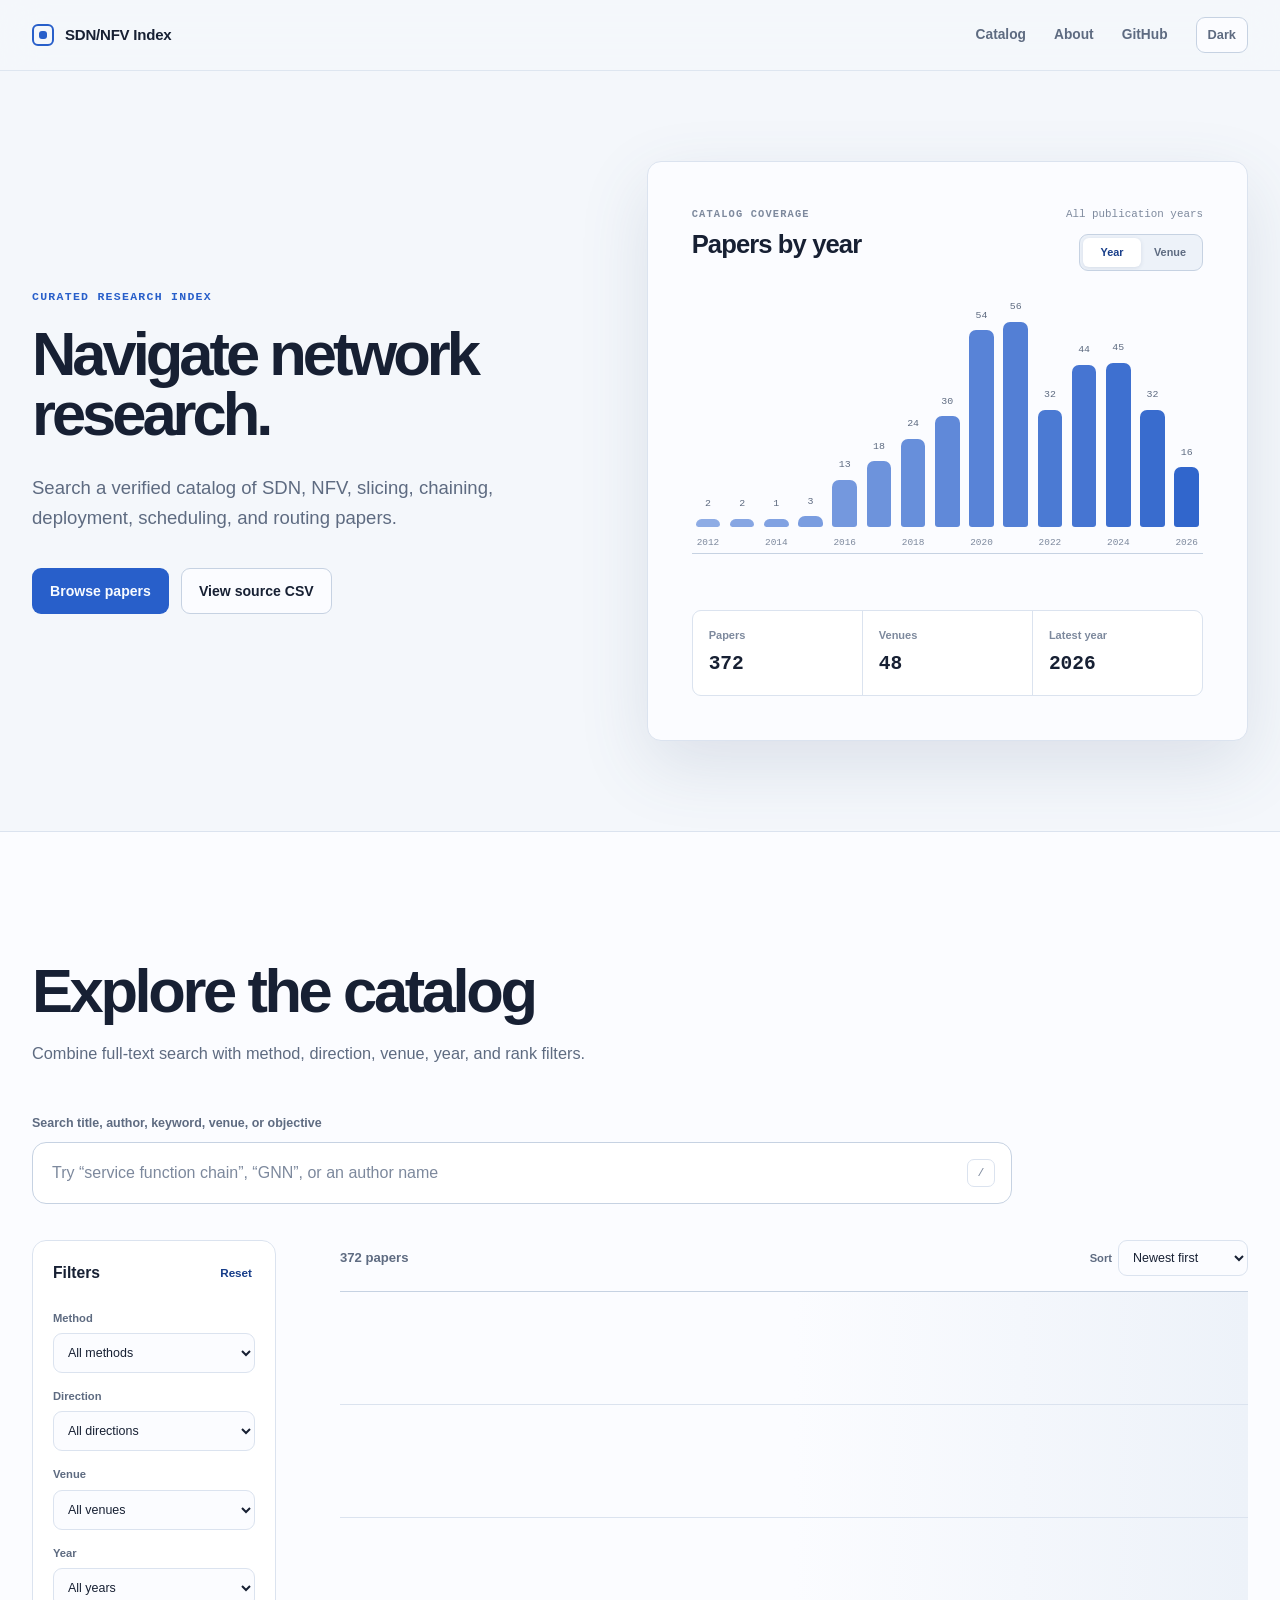
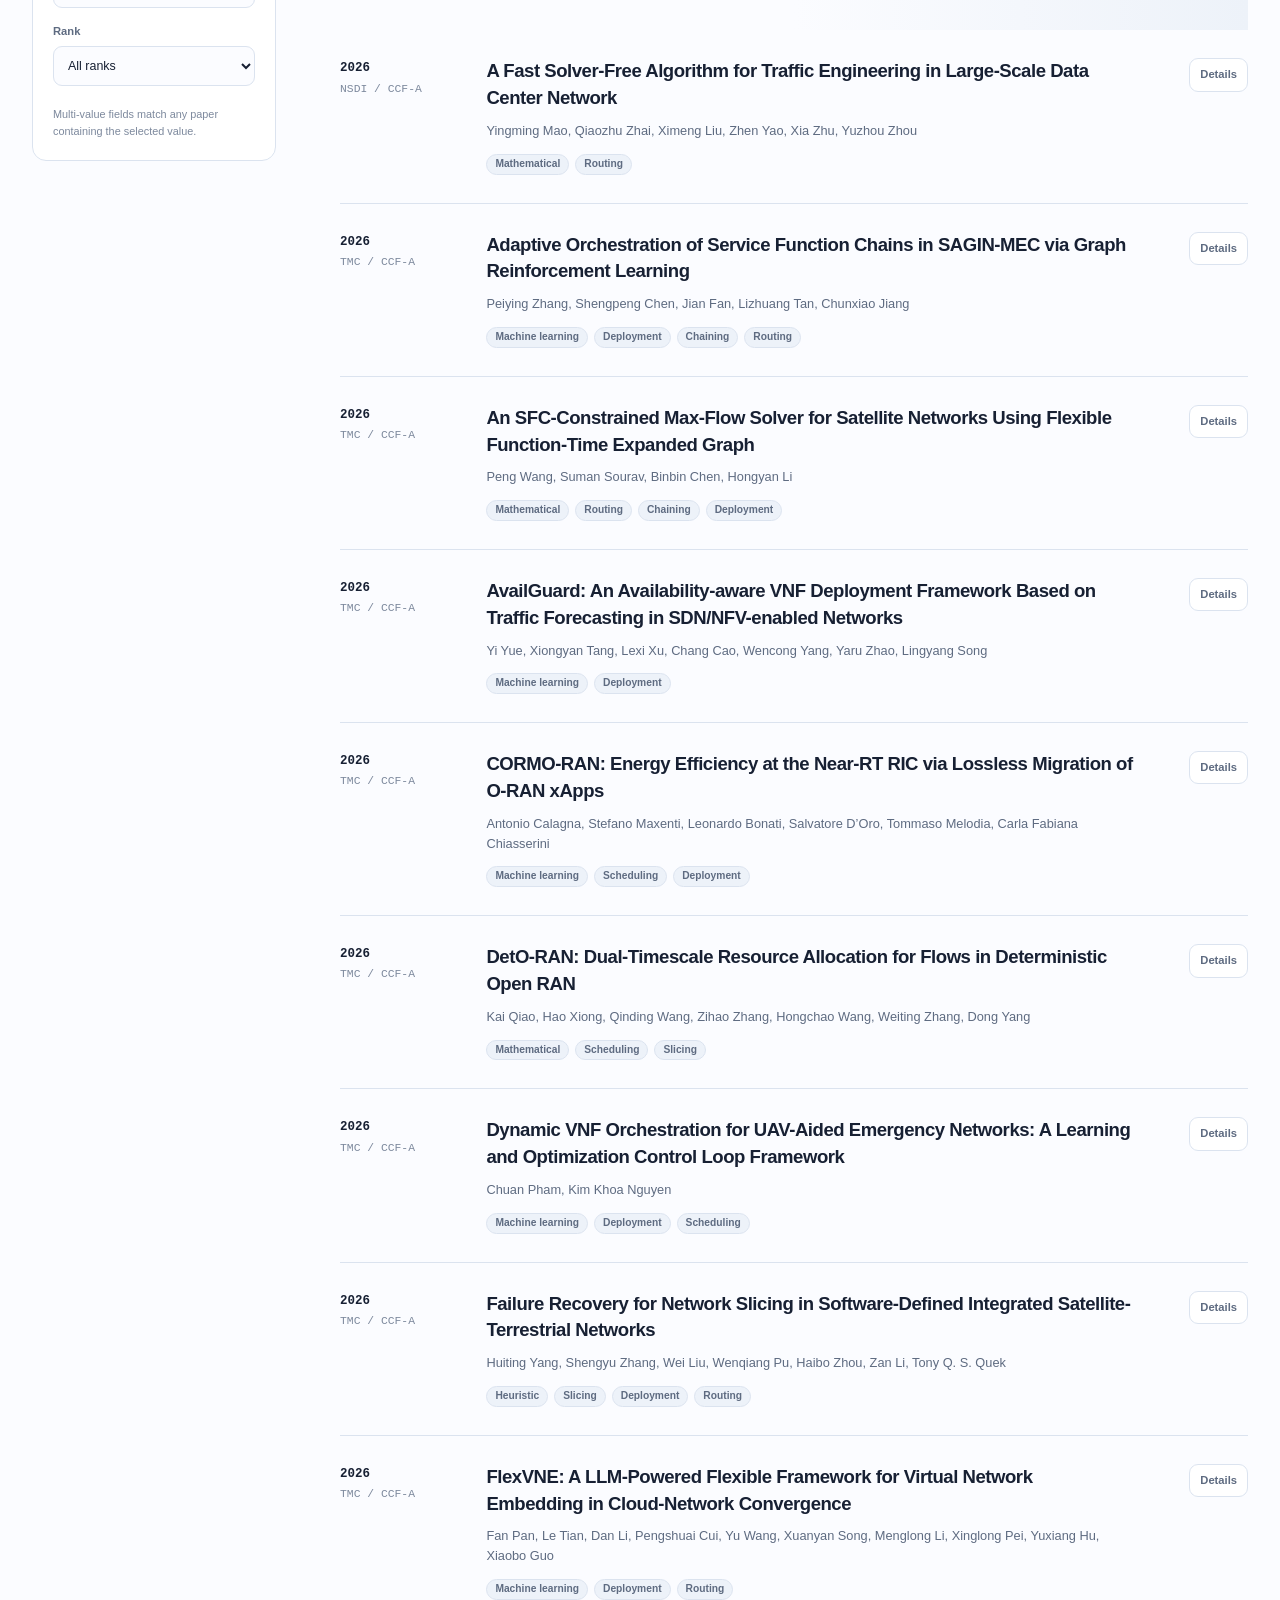
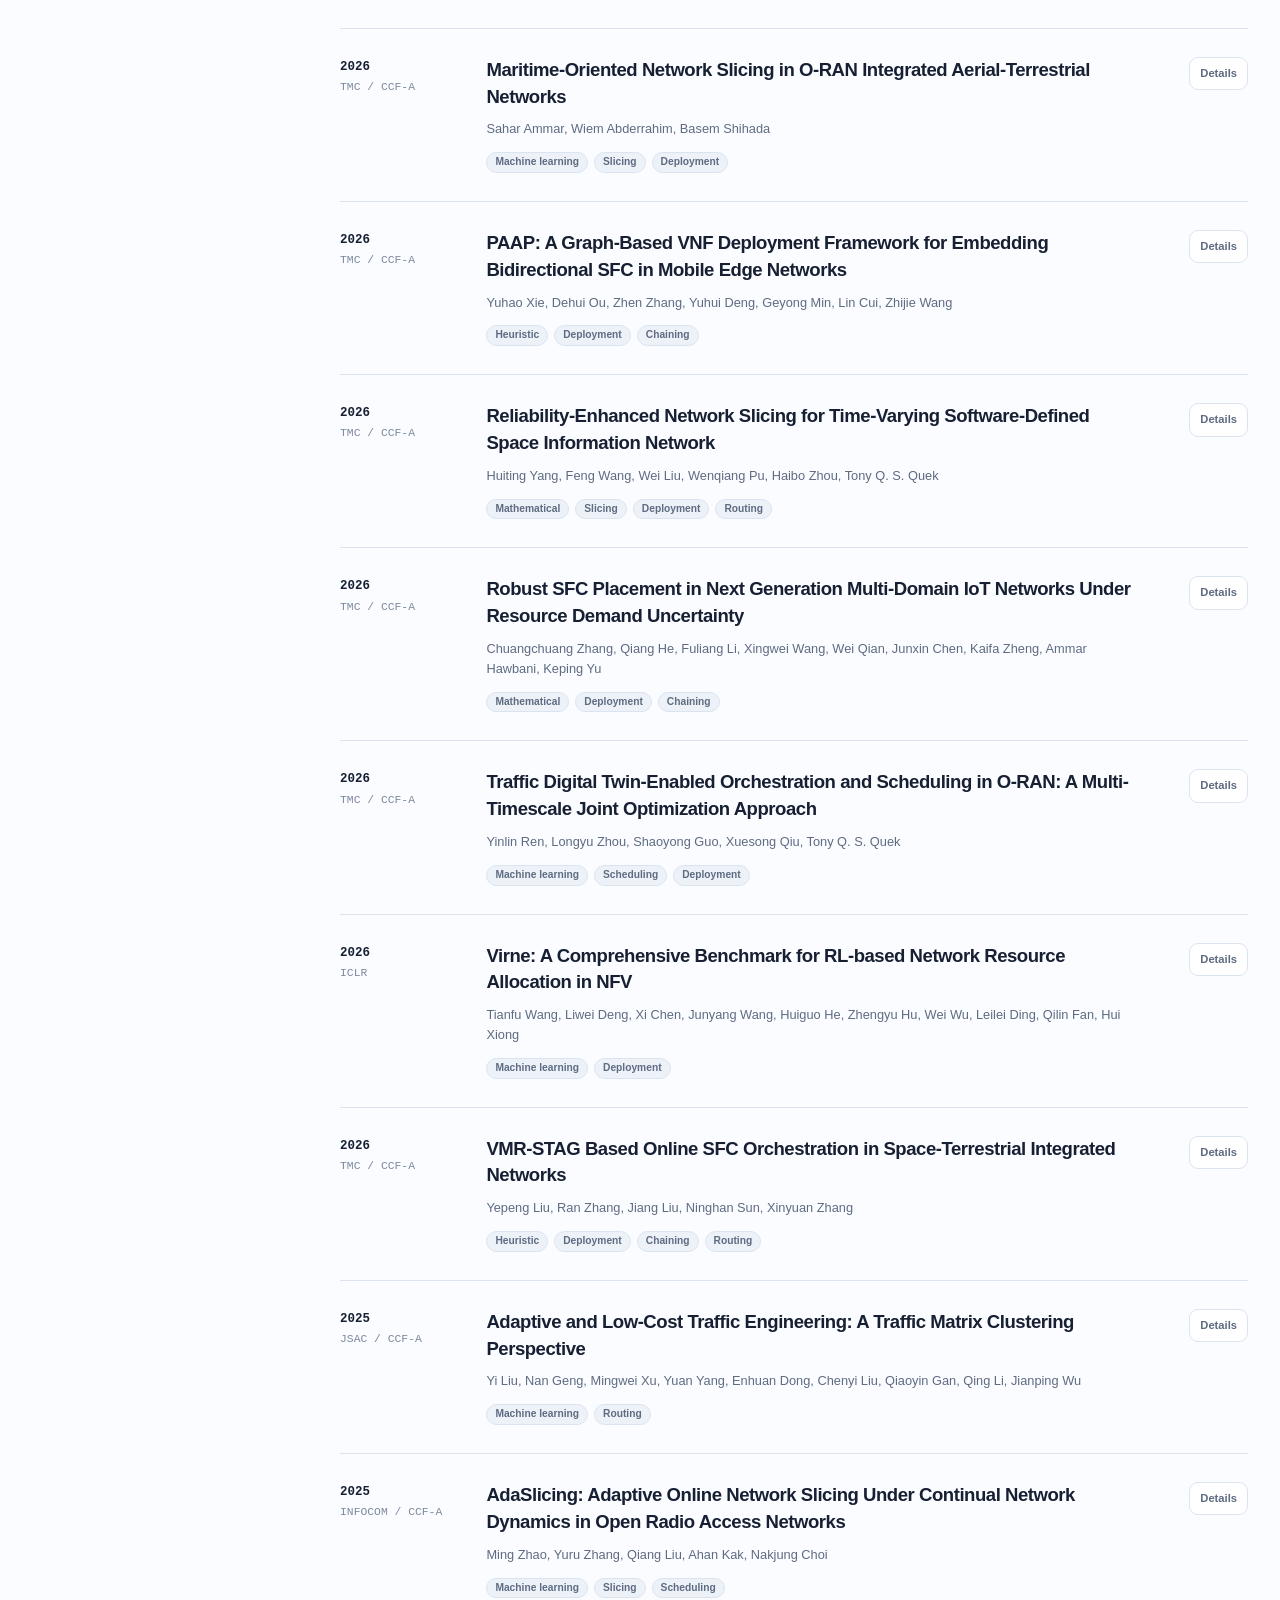
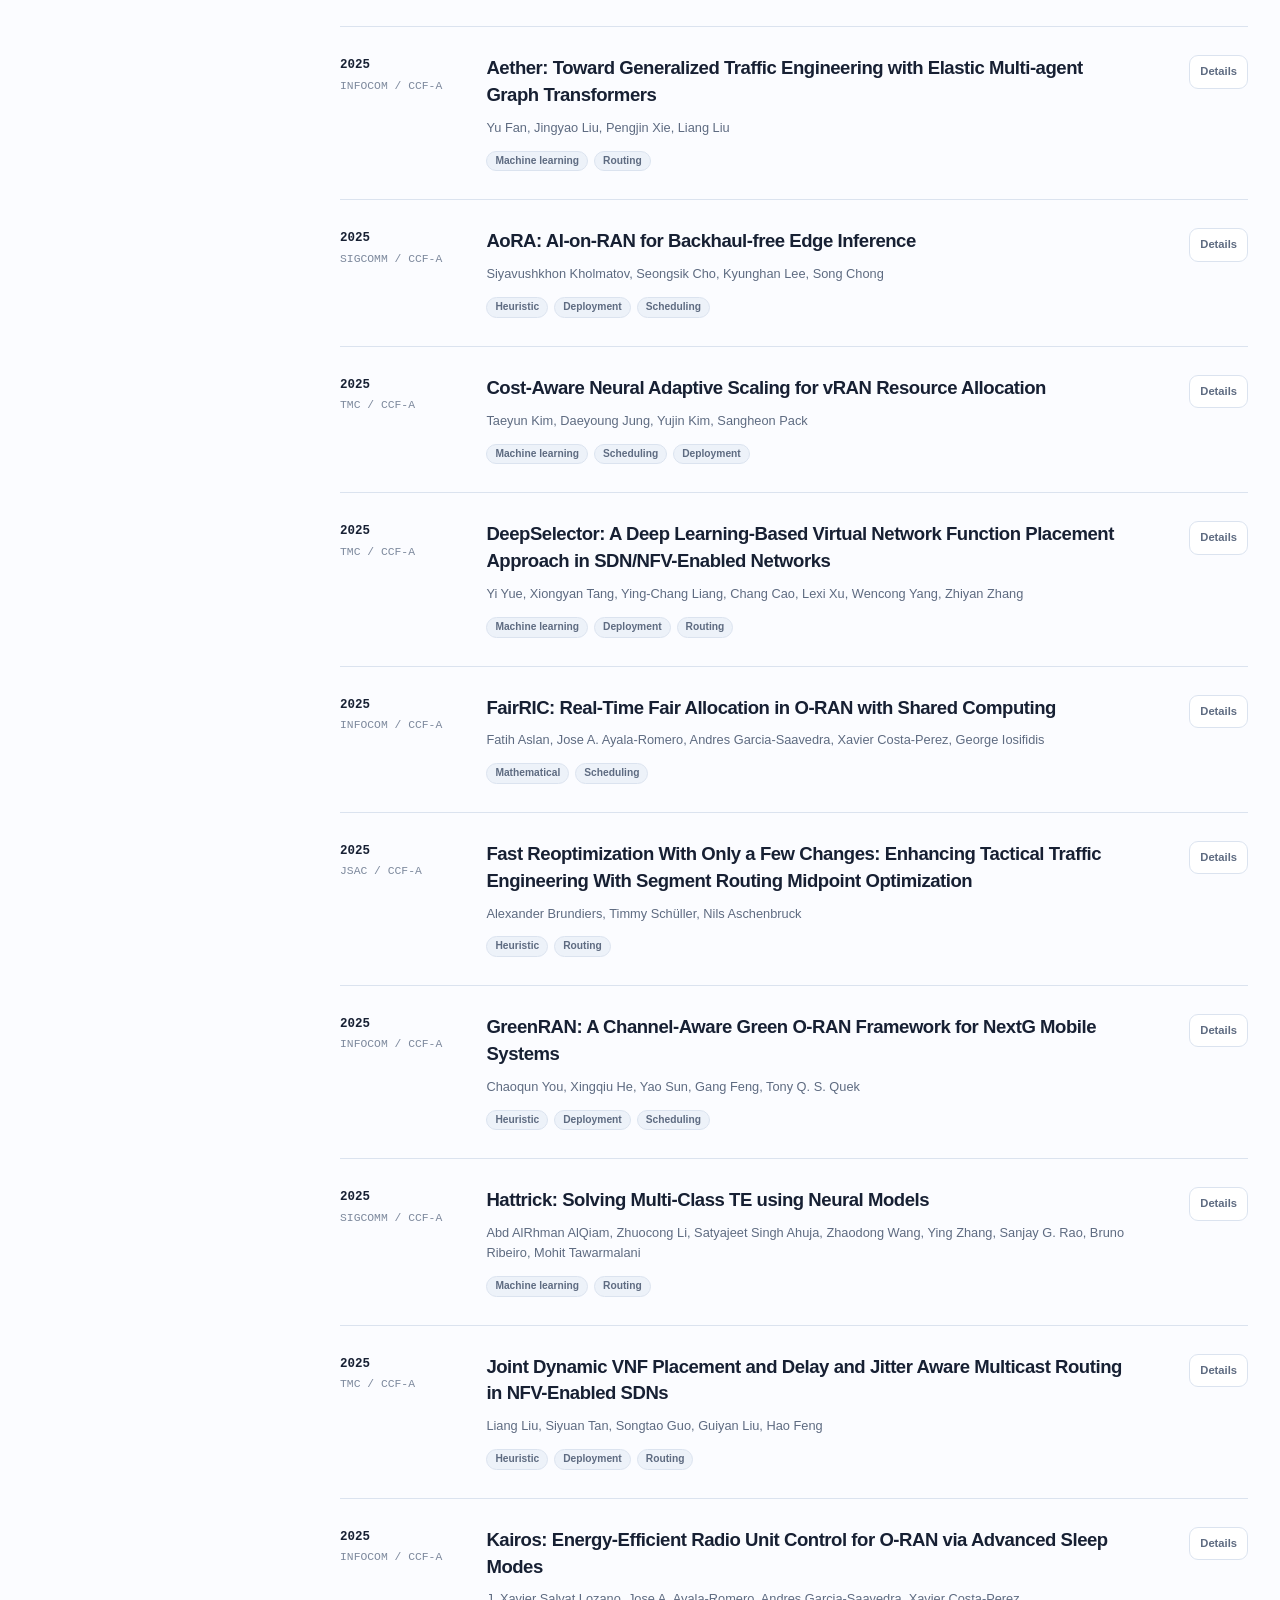
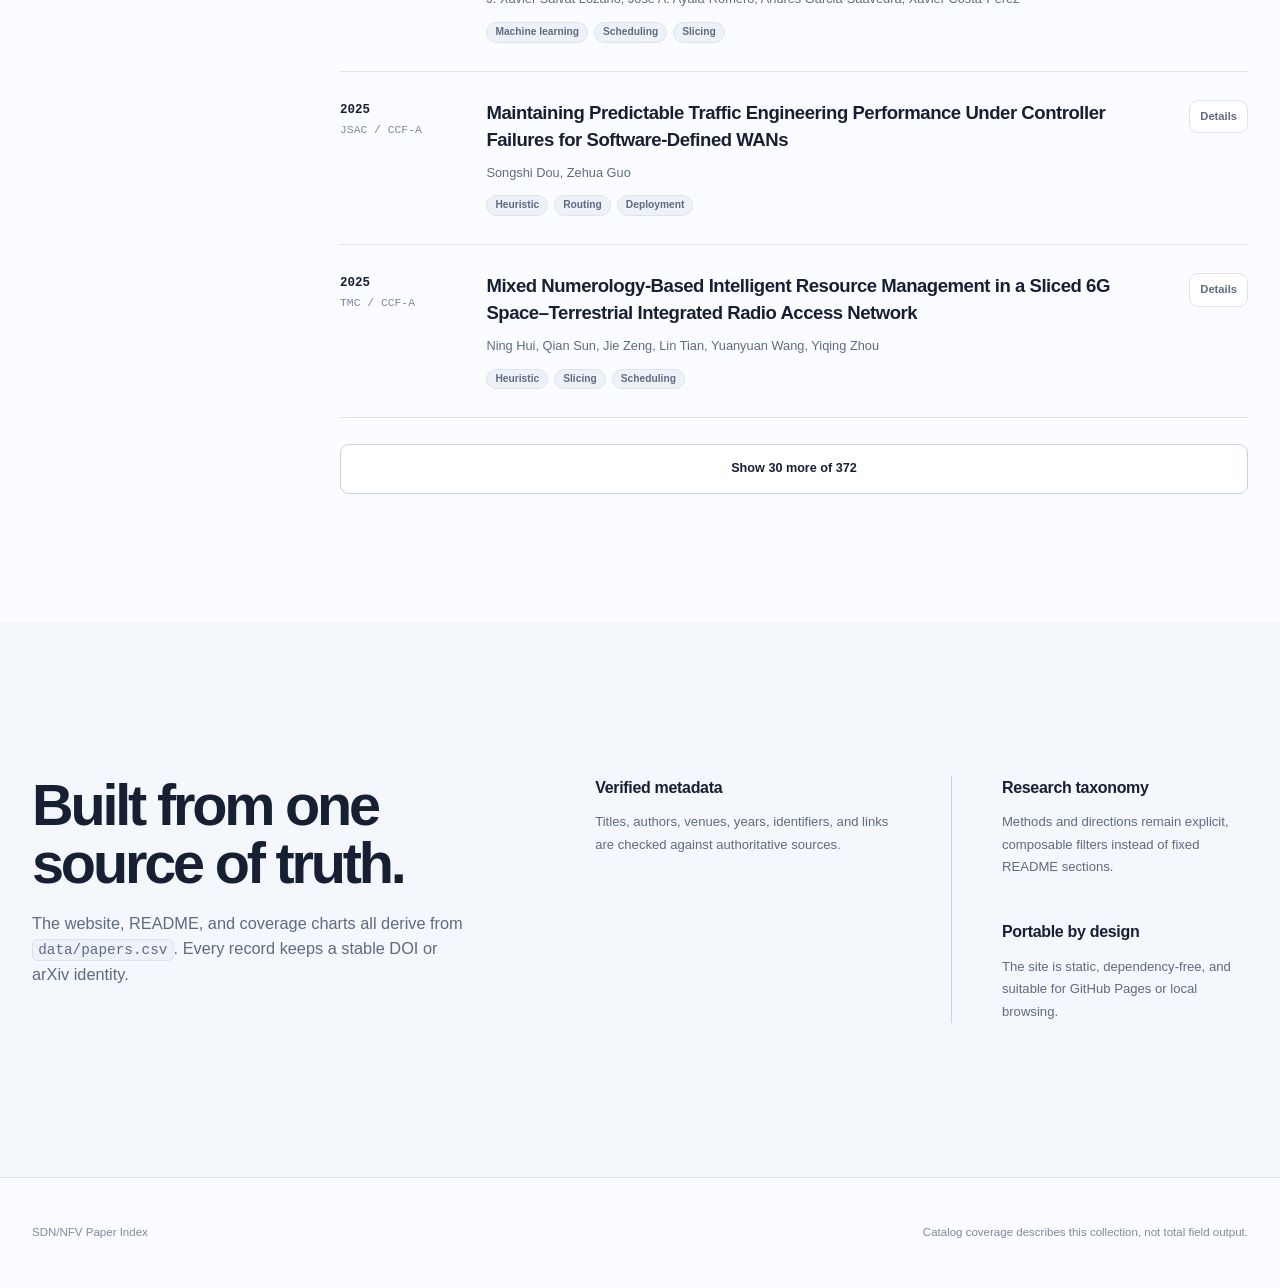
==== commit 1337c97d: "Add searchable paper website and expand 2023 catalog" ====
--- a/index.html
+++ b/index.html
@@ -1,1403 +1,198 @@
 <!doctype html>
-<html>
-<head>
-<meta charset='UTF-8'><meta name='viewport' content='width=device-width initial-scale=1'>
+<html lang="en">
+  <head>
+    <meta charset="utf-8">
+    <meta name="viewport" content="width=device-width, initial-scale=1">
+    <meta name="description" content="A verified, searchable catalog of SDN and NFV network resource allocation research.">
+    <meta name="theme-color" content="#f4f7fb">
+    <title>SDN/NFV Paper Index</title>
+    <link rel="icon" href="data:image/svg+xml,%3Csvg xmlns='http://www.w3.org/2000/svg' viewBox='0 0 64 64'%3E%3Crect width='64' height='64' rx='18' fill='%232863eb'/%3E%3Cpath d='M18 20h28v7H25v7h17v7H25v9h-7z' fill='white'/%3E%3C/svg%3E">
+    <link rel="stylesheet" href="assets/site.css">
+    <script defer src="assets/papers.js"></script>
+    <script defer src="assets/app.js"></script>
+  </head>
+  <body>
+    <a class="skip-link" href="#catalog">Skip to paper catalog</a>
 
-<link href='https://fonts.googleapis.com/css2?family=JetBrains+Mono:ital,wght@0,400;0,700;1,400;1,700&display=swap' rel='stylesheet' type='text/css' /><style type='text/css'>html {overflow-x: initial !important;}:root { --bg-color: #ffffff; --text-color: #333333; --select-text-bg-color: #B5D6FC; --select-text-font-color: auto; --monospace: "Lucida Console",Consolas,"Courier",monospace; --title-bar-height: 20px; }
-.mac-os-11 { --title-bar-height: 28px; }
-html { font-size: 14px; background-color: var(--bg-color); color: var(--text-color); font-family: "Helvetica Neue", Helvetica, Arial, sans-serif; -webkit-font-smoothing: antialiased; }
-body { margin: 0px; padding: 0px; height: auto; inset: 0px; font-size: 1rem; line-height: 1.42857143; overflow-x: hidden; background-image: inherit; background-size: inherit; background-attachment: inherit; background-origin: inherit; background-clip: inherit; background-color: inherit; tab-size: 4; background-position: inherit; background-repeat: inherit; }
-iframe { margin: auto; }
-a.url { word-break: break-all; }
-a:active, a:hover { outline: 0px; }
-.in-text-selection, ::selection { text-shadow: none; background: var(--select-text-bg-color); color: var(--select-text-font-color); }
-#write { margin: 0px auto; height: auto; width: inherit; word-break: normal; word-wrap: break-word; position: relative; white-space: normal; overflow-x: visible; padding-top: 36px; }
-#write.first-line-indent p { text-indent: 2em; }
-#write.first-line-indent li p, #write.first-line-indent p * { text-indent: 0px; }
-#write.first-line-indent li { margin-left: 2em; }
-.for-image #write { padding-left: 8px; padding-right: 8px; }
-body.typora-export { padding-left: 30px; padding-right: 30px; }
-.typora-export .footnote-line, .typora-export li, .typora-export p { white-space: pre-wrap; }
-.typora-export .task-list-item input { pointer-events: none; }
-@media screen and (max-width: 500px) { 
-  body.typora-export { padding-left: 0px; padding-right: 0px; }
-  #write { padding-left: 20px; padding-right: 20px; }
-  .CodeMirror-sizer { margin-left: 0px !important; }
-  .CodeMirror-gutters { display: none !important; }
-}
-#write li > figure:last-child { margin-bottom: 0.5rem; }
-#write ol, #write ul { position: relative; }
-img { max-width: 100%; vertical-align: middle; image-orientation: from-image; }
-button, input, select, textarea { color: inherit; font-family: inherit; font-size: inherit; font-style: inherit; font-variant-caps: inherit; font-weight: inherit; font-stretch: inherit; line-height: inherit; }
-input[type="checkbox"], input[type="radio"] { line-height: normal; padding: 0px; }
-*, ::after, ::before { box-sizing: border-box; }
-#write h1, #write h2, #write h3, #write h4, #write h5, #write h6, #write p, #write pre { width: inherit; }
-#write h1, #write h2, #write h3, #write h4, #write h5, #write h6, #write p { position: relative; }
-p { line-height: inherit; }
-h1, h2, h3, h4, h5, h6 { break-after: avoid-page; break-inside: avoid; orphans: 4; }
-p { orphans: 4; }
-h1 { font-size: 2rem; }
-h2 { font-size: 1.8rem; }
-h3 { font-size: 1.6rem; }
-h4 { font-size: 1.4rem; }
-h5 { font-size: 1.2rem; }
-h6 { font-size: 1rem; }
-.md-math-block, .md-rawblock, h1, h2, h3, h4, h5, h6, p { margin-top: 1rem; margin-bottom: 1rem; }
-.hidden { display: none; }
-.md-blockmeta { color: rgb(204, 204, 204); font-weight: 700; font-style: italic; }
-a { cursor: pointer; }
-sup.md-footnote { padding: 2px 4px; background-color: rgba(238, 238, 238, 0.7); color: rgb(85, 85, 85); border-top-left-radius: 4px; border-top-right-radius: 4px; border-bottom-right-radius: 4px; border-bottom-left-radius: 4px; cursor: pointer; }
-sup.md-footnote a, sup.md-footnote a:hover { color: inherit; text-transform: inherit; text-decoration: inherit; }
-#write input[type="checkbox"] { cursor: pointer; width: inherit; height: inherit; }
-figure { overflow-x: auto; margin: 1.2em 0px; max-width: calc(100% + 16px); padding: 0px; }
-figure > table { margin: 0px; }
-tr { break-inside: avoid; break-after: auto; }
-thead { display: table-header-group; }
-table { border-collapse: collapse; border-spacing: 0px; width: 100%; overflow: auto; break-inside: auto; text-align: left; }
-table.md-table td { min-width: 32px; }
-.CodeMirror-gutters { border-right-width: 0px; background-color: inherit; }
-.CodeMirror-linenumber { }
-.CodeMirror { text-align: left; }
-.CodeMirror-placeholder { opacity: 0.3; }
-.CodeMirror pre { padding: 0px 4px; }
-.CodeMirror-lines { padding: 0px; }
-div.hr:focus { cursor: none; }
-#write pre { white-space: pre-wrap; }
-#write.fences-no-line-wrapping pre { white-space: pre; }
-#write pre.ty-contain-cm { white-space: normal; }
-.CodeMirror-gutters { margin-right: 4px; }
-.md-fences { font-size: 0.9rem; display: block; break-inside: avoid; text-align: left; overflow: visible; white-space: pre; background-image: inherit; background-size: inherit; background-attachment: inherit; background-origin: inherit; background-clip: inherit; background-color: inherit; position: relative !important; background-position: inherit; background-repeat: inherit; }
-.md-fences-adv-panel { width: 100%; margin-top: 10px; text-align: center; padding-top: 0px; padding-bottom: 8px; overflow-x: auto; }
-#write .md-fences.mock-cm { white-space: pre-wrap; }
-.md-fences.md-fences-with-lineno { padding-left: 0px; }
-#write.fences-no-line-wrapping .md-fences.mock-cm { white-space: pre; overflow-x: auto; }
-.md-fences.mock-cm.md-fences-with-lineno { padding-left: 8px; }
-.CodeMirror-line, twitterwidget { break-inside: avoid; }
-.footnotes { opacity: 0.8; font-size: 0.9rem; margin-top: 1em; margin-bottom: 1em; }
-.footnotes + .footnotes { margin-top: 0px; }
-.md-reset { margin: 0px; padding: 0px; border: 0px; outline: 0px; vertical-align: top; text-decoration: none; text-shadow: none; float: none; position: static; width: auto; height: auto; white-space: nowrap; cursor: inherit; line-height: normal; font-weight: 400; text-align: left; box-sizing: content-box; direction: ltr; background-position: 0px 0px; }
-li div { padding-top: 0px; }
-blockquote { margin: 1rem 0px; }
-li .mathjax-block, li p { margin: 0.5rem 0px; }
-li blockquote { margin: 1rem 0px; }
-li { margin: 0px; position: relative; }
-blockquote > :last-child { margin-bottom: 0px; }
-blockquote > :first-child, li > :first-child { margin-top: 0px; }
-.footnotes-area { color: rgb(136, 136, 136); margin-top: 0.714rem; padding-bottom: 0.143rem; white-space: normal; }
-#write .footnote-line { white-space: pre-wrap; }
-@media print { 
-  body, html { border: 1px solid transparent; height: 99%; break-after: avoid; break-before: avoid; font-variant-ligatures: no-common-ligatures; }
-  #write { margin-top: 0px; padding-top: 0px; border-color: transparent !important; }
-  .typora-export * { -webkit-print-color-adjust: exact; }
-  .typora-export #write { break-after: avoid; }
-  .typora-export #write::after { height: 0px; }
-  .is-mac table { break-inside: avoid; }
-  .typora-export-show-outline .typora-export-sidebar { display: none; }
-}
-.footnote-line { margin-top: 0.714em; font-size: 0.7em; }
-a img, img a { cursor: pointer; }
-pre.md-meta-block { font-size: 0.8rem; min-height: 0.8rem; white-space: pre-wrap; background-color: rgb(204, 204, 204); display: block; overflow-x: hidden; }
-p > .md-image:only-child:not(.md-img-error) img, p > img:only-child { display: block; margin: auto; }
-#write.first-line-indent p > .md-image:only-child:not(.md-img-error) img { left: -2em; position: relative; }
-p > .md-image:only-child { display: inline-block; width: 100%; }
-#write .MathJax_Display { margin: 0.8em 0px 0px; }
-.md-math-block { width: 100%; }
-.md-math-block:not(:empty)::after { display: none; }
-.MathJax_ref { fill: currentcolor; }
-[contenteditable="true"]:active, [contenteditable="true"]:focus, [contenteditable="false"]:active, [contenteditable="false"]:focus { outline: 0px; box-shadow: none; }
-.md-task-list-item { position: relative; list-style-type: none; }
-.task-list-item.md-task-list-item { padding-left: 0px; }
-.md-task-list-item > input { position: absolute; top: 0px; left: 0px; margin-left: -1.2em; margin-top: calc(1em - 10px); border: none; }
-.math { font-size: 1rem; }
-.md-toc { min-height: 3.58rem; position: relative; font-size: 0.9rem; border-top-left-radius: 10px; border-top-right-radius: 10px; border-bottom-right-radius: 10px; border-bottom-left-radius: 10px; }
-.md-toc-content { position: relative; margin-left: 0px; }
-.md-toc-content::after, .md-toc::after { display: none; }
-.md-toc-item { display: block; color: rgb(65, 131, 196); }
-.md-toc-item a { text-decoration: none; }
-.md-toc-inner:hover { text-decoration: underline; }
-.md-toc-inner { display: inline-block; cursor: pointer; }
-.md-toc-h1 .md-toc-inner { margin-left: 0px; font-weight: 700; }
-.md-toc-h2 .md-toc-inner { margin-left: 2em; }
-.md-toc-h3 .md-toc-inner { margin-left: 4em; }
-.md-toc-h4 .md-toc-inner { margin-left: 6em; }
-.md-toc-h5 .md-toc-inner { margin-left: 8em; }
-.md-toc-h6 .md-toc-inner { margin-left: 10em; }
-@media screen and (max-width: 48em) { 
-  .md-toc-h3 .md-toc-inner { margin-left: 3.5em; }
-  .md-toc-h4 .md-toc-inner { margin-left: 5em; }
-  .md-toc-h5 .md-toc-inner { margin-left: 6.5em; }
-  .md-toc-h6 .md-toc-inner { margin-left: 8em; }
-}
-a.md-toc-inner { font-size: inherit; font-style: inherit; font-weight: inherit; line-height: inherit; }
-.footnote-line a:not(.reversefootnote) { color: inherit; }
-.md-attr { display: none; }
-.md-fn-count::after { content: "."; }
-code, pre, samp, tt { font-family: var(--monospace); }
-kbd { margin: 0px 0.1em; padding: 0.1em 0.6em; font-size: 0.8em; color: rgb(36, 39, 41); background-color: rgb(255, 255, 255); border: 1px solid rgb(173, 179, 185); border-top-left-radius: 3px; border-top-right-radius: 3px; border-bottom-right-radius: 3px; border-bottom-left-radius: 3px; box-shadow: rgba(12, 13, 14, 0.2) 0px 1px 0px, rgb(255, 255, 255) 0px 0px 0px 2px inset; white-space: nowrap; vertical-align: middle; }
-.md-comment { color: rgb(162, 127, 3); opacity: 0.6; font-family: var(--monospace); }
-code { text-align: left; }
-a.md-print-anchor { white-space: pre !important; border: none !important; display: inline-block !important; position: absolute !important; width: 1px !important; right: 0px !important; outline: 0px !important; text-shadow: initial !important; background-position: 0px 0px !important; }
-.os-windows.monocolor-emoji .md-emoji { font-family: "Segoe UI Symbol", sans-serif; }
-.md-diagram-panel > svg { max-width: 100%; }
-[lang="flow"] svg, [lang="mermaid"] svg { max-width: 100%; height: auto; }
-[lang="mermaid"] .node text { font-size: 1rem; }
-table tr th { border-bottom-width: 0px; }
-video { max-width: 100%; display: block; margin: 0px auto; }
-iframe { max-width: 100%; width: 100%; border: none; }
-.highlight td, .highlight tr { border: 0px; }
-mark { background-color: rgb(255, 255, 0); color: rgb(0, 0, 0); }
-.md-html-inline .md-plain, .md-html-inline strong, mark .md-inline-math, mark strong { color: inherit; }
-.md-expand mark .md-meta { opacity: 0.3 !important; }
-mark .md-meta { color: rgb(0, 0, 0); }
-@media print { 
-  .typora-export h1, .typora-export h2, .typora-export h3, .typora-export h4, .typora-export h5, .typora-export h6 { break-inside: avoid; }
-}
-.md-diagram-panel .messageText { stroke: none !important; }
-.md-diagram-panel .start-state { fill: var(--node-fill); }
-.md-diagram-panel .edgeLabel rect { opacity: 1 !important; }
-.md-fences.md-fences-math { font-size: 1em; }
-.md-fences-advanced:not(.md-focus) { padding: 0px; white-space: nowrap; border: 0px; }
-.md-fences-advanced:not(.md-focus) { background-image: inherit; background-size: inherit; background-attachment: inherit; background-origin: inherit; background-clip: inherit; background-color: inherit; background-position: inherit; background-repeat: inherit; }
-.typora-export-show-outline .typora-export-content { max-width: 1440px; margin: auto; display: flex; flex-direction: row; }
-.typora-export-sidebar { width: 300px; font-size: 0.8rem; margin-top: 80px; margin-right: 18px; }
-.typora-export-show-outline #write { --webkit-flex: 2; flex: 2 1 0%; }
-.typora-export-sidebar .outline-content { position: fixed; top: 0px; max-height: 100%; overflow: hidden auto; padding-bottom: 30px; padding-top: 60px; width: 300px; }
-@media screen and (max-width: 1024px) { 
-  .typora-export-sidebar, .typora-export-sidebar .outline-content { width: 240px; }
-}
-@media screen and (max-width: 800px) { 
-  .typora-export-sidebar { display: none; }
-}
-.outline-content li, .outline-content ul { margin-left: 0px; margin-right: 0px; padding-left: 0px; padding-right: 0px; list-style: none; }
-.outline-content ul { margin-top: 0px; margin-bottom: 0px; }
-.outline-content strong { font-weight: 400; }
-.outline-expander { width: 1rem; height: 1.428571429rem; position: relative; display: table-cell; vertical-align: middle; cursor: pointer; padding-left: 4px; }
-.outline-expander::before { content: ""; position: relative; font-family: Ionicons; display: inline-block; font-size: 8px; vertical-align: middle; }
-.outline-item { padding-top: 3px; padding-bottom: 3px; cursor: pointer; }
-.outline-expander:hover::before { content: ""; }
-.outline-h1 > .outline-item { padding-left: 0px; }
-.outline-h2 > .outline-item { padding-left: 1em; }
-.outline-h3 > .outline-item { padding-left: 2em; }
-.outline-h4 > .outline-item { padding-left: 3em; }
-.outline-h5 > .outline-item { padding-left: 4em; }
-.outline-h6 > .outline-item { padding-left: 5em; }
-.outline-label { cursor: pointer; display: table-cell; vertical-align: middle; text-decoration: none; color: inherit; }
-.outline-label:hover { text-decoration: underline; }
-.outline-item:hover { border-color: rgb(245, 245, 245); background-color: var(--item-hover-bg-color); }
-.outline-item:hover { margin-left: -28px; margin-right: -28px; border-left-width: 28px; border-left-style: solid; border-left-color: transparent; border-right-width: 28px; border-right-style: solid; border-right-color: transparent; }
-.outline-item-single .outline-expander::before, .outline-item-single .outline-expander:hover::before { display: none; }
-.outline-item-open > .outline-item > .outline-expander::before { content: ""; }
-.outline-children { display: none; }
-.info-panel-tab-wrapper { display: none; }
-.outline-item-open > .outline-children { display: block; }
-.typora-export .outline-item { padding-top: 1px; padding-bottom: 1px; }
-.typora-export .outline-item:hover { margin-right: -8px; border-right-width: 8px; border-right-style: solid; border-right-color: transparent; }
-.typora-export .outline-expander::before { content: "+"; font-family: inherit; top: -1px; }
-.typora-export .outline-expander:hover::before, .typora-export .outline-item-open > .outline-item > .outline-expander::before { content: "−"; }
-.typora-export-collapse-outline .outline-children { display: none; }
-.typora-export-collapse-outline .outline-item-open > .outline-children, .typora-export-no-collapse-outline .outline-children { display: block; }
-.typora-export-no-collapse-outline .outline-expander::before { content: "" !important; }
-.typora-export-show-outline .outline-item-active > .outline-item .outline-label { font-weight: 700; }
-.md-inline-math-container mjx-container { zoom: 0.95; }
+    <header class="site-header">
+      <nav class="nav-shell" aria-label="Primary navigation">
+        <a class="wordmark" href="#top" aria-label="SDN/NFV Paper Index home">
+          <span class="wordmark-mark" aria-hidden="true"></span>
+          <span>SDN/NFV Index</span>
+        </a>
+        <div class="nav-links">
+          <a href="#catalog">Catalog</a>
+          <a href="#about">About</a>
+          <a href="https://github.com/GeminiLight/sdn-nfv-papers" target="_blank" rel="noreferrer">GitHub</a>
+          <button class="theme-toggle" id="theme-toggle" type="button" aria-label="Switch color theme">Theme</button>
+        </div>
+      </nav>
+    </header>
 
+    <main id="top">
+      <section class="hero shell" aria-labelledby="hero-title">
+        <div class="hero-copy">
+          <p class="eyebrow">Curated research index</p>
+          <h1 id="hero-title">Navigate network research.</h1>
+          <p class="hero-summary">Search a verified catalog of SDN, NFV, slicing, chaining, deployment, scheduling, and routing papers.</p>
+          <div class="hero-actions">
+            <a class="button button-primary" href="#catalog">Browse papers</a>
+            <a class="button button-secondary" href="data/papers.csv">View source CSV</a>
+          </div>
+        </div>
 
-/*
- * Copyright (C) 2018 Drake, Inc.
- *
- * Licensed under the Apache License, Version 2.0 (the "License");
- * you may not use this file except in compliance with the License.
- * You may obtain a copy of the License at
- *
- * http://www.apache.org/licenses/LICENSE-2.0
- *
- * Unless required by applicable law or agreed to in writing, software
- * distributed under the License is distributed on an "AS IS" BASIS,
- * WITHOUT WARRANTIES OR CONDITIONS OF ANY KIND, either express or implied.
- * See the License for the specific language governing permissions and
- * limitations under the License.
- *
- * GitHub https://github.com/liangjingkanji/DrakeTyporaTheme
- */
-@import url();
-@include-when-export url('https://fonts.googleapis.com/css2?family=JetBrains+Mono:ital,wght@0,400;0,700;1,400;1,700&display=swap');
+        <div class="coverage-panel" aria-labelledby="coverage-title">
+          <div class="coverage-heading">
+            <div>
+              <p class="panel-kicker">Catalog coverage</p>
+              <h2 id="coverage-title">Papers by year</h2>
+            </div>
+            <div class="coverage-controls">
+              <span class="coverage-note" id="coverage-note">All publication years</span>
+              <div class="coverage-toggle" role="group" aria-label="Coverage chart dimension">
+                <button type="button" data-coverage-view="year" aria-pressed="true">Year</button>
+                <button type="button" data-coverage-view="venue" aria-pressed="false">Venue</button>
+              </div>
+            </div>
+          </div>
+          <div class="coverage-view" id="coverage-year-view">
+            <div class="coverage-chart" id="coverage-chart" aria-label="Paper count by publication year"></div>
+          </div>
+          <div class="coverage-view" id="coverage-venue-view" hidden>
+            <div class="venue-chart" id="venue-chart" aria-label="Paper count for the eight most represented venues"></div>
+            <p class="venue-footnote" id="venue-footnote"></p>
+          </div>
+          <dl class="hero-stats">
+            <div>
+              <dt>Papers</dt>
+              <dd id="stat-papers">-</dd>
+            </div>
+            <div>
+              <dt>Venues</dt>
+              <dd id="stat-venues">-</dd>
+            </div>
+            <div>
+              <dt>Latest year</dt>
+              <dd id="stat-year">-</dd>
+            </div>
+          </dl>
+        </div>
+      </section>
 
-:root {
-    --text-color: #b3bec4;
-    --bg-color: #283237;
-    --control-text-color: var(--text-color);
-    --meta-content-color: var(--text-color);
-    --active-file-border-color: var(--drake-accent);
-    --rawblock-edit-panel-bd: var(--code-block-bg-color);
-    --item-hover-bg-color: #37474f;
-    --active-file-bg-color: var(--item-hover-bg-color);
-    --mermaid-theme: night;
+      <section class="catalog-section" id="catalog" aria-labelledby="catalog-title">
+        <div class="shell">
+          <div class="section-heading">
+            <h2 id="catalog-title">Explore the catalog</h2>
+            <p>Combine full-text search with method, direction, venue, year, and rank filters.</p>
+          </div>
 
-    --blur-text-color: rgba(179, 190, 196, 0.5);
-    --md-char-color: #535455;
-    --side-bar-bg-color: var(--bg-color);
-    --search-select-bg-color: #ffffff;
-    --search-select-text-color: var(--bg-color);
-    --select-text-bg-color: #3473B068;
-    --window-border: 1px solid #282828;
+          <div class="search-shell">
+            <label for="paper-search">Search title, author, keyword, venue, or objective</label>
+            <div class="search-control">
+              <input id="paper-search" type="search" autocomplete="off" placeholder="Try “service function chain”, “GNN”, or an author name">
+              <span class="search-shortcut" aria-hidden="true">/</span>
+            </div>
+          </div>
 
-    --drake-accent: #429488;
-    --drake-highlight: #429488;
-    --a-color: var(--drake-highlight);
-    --variable-color: var(--drake-highlight);
-    --outline-active-color: var(--a-color);
-    --code-block-bg-color: #1b2529;
-    --code-block-color: var(--text-color);
-    --title-color: #bbc6d2;
-    --blockquote-border-color: var(--drake-accent);
-    --blockquote-color: var(--text-color);
-    --blockquote-bg-color: #364149;
-    --strong-color: var(--title-color);
-    --h2-underline-color: var(--title-color);
-    --horizontal-divider-color: var(--title-color);
-    --height-light-color: var(--drake-highlight);
-    --height-light-border-color: var(--drake-highlight);
-    --yaml-color: #676773;
-    --yaml-bg-color: var(--code-block-bg-color);
-    --footnotes-bg-color: var(--item-hover-bg-color);
-    --footnotes-highlight: #FFD760;
-    --table-border-color: var(--item-hover-bg-color);
-    --table-header-bg-color: #2e3a40;
-    --table-bg-color: var(--bg-color);
-    --table-n2-bg-color: var(--table-header-bg-color);
-    --input-bg-color: var(--item-hover-bg-color);
-    --btn-hover-bg-color: var(--item-hover-bg-color);
-    --checkbox-checked: url("data:image/svg+xml,%3Csvg class='icon' viewBox='0 0 1024 1024' xmlns='http://www.w3.org/2000/svg' width='200' height='200'%3E%3Cpath d='M425.984 726.016l384-384-59.99-61.995-324.01 324.011-152.021-152.021L213.973 512zm384-598.016q36.01 0 61.013 25.984T896 213.974v596.01q0 34.005-25.003 59.99t-61.013 25.983h-596.01q-36.011 0-61.014-25.984t-25.003-59.989v-596.01q0-34.006 25.003-59.99T213.973 128h596.011z' fill='%2365b73b'/%3E%3C/svg%3E");
-    --checkbox-unchecked: url("data:image/svg+xml,%3Csvg class='icon' viewBox='0 0 1024 1024' xmlns='http://www.w3.org/2000/svg' width='200' height='200'%3E%3Cpath d='M810.667 213.333v597.334H213.333V213.333h597.334m0-85.333H213.333C166.4 128 128 166.4 128 213.333v597.334C128 857.6 166.4 896 213.333 896h597.334C857.6 896 896 857.6 896 810.667V213.333C896 166.4 857.6 128 810.667 128z' fill='%23acb7c4'/%3E%3C/svg%3E");
-}
+          <div class="catalog-layout">
+            <aside class="filter-panel" aria-labelledby="filter-title">
+              <div class="filter-heading">
+                <h3 id="filter-title">Filters</h3>
+                <button class="text-button" id="clear-filters" type="button">Reset</button>
+              </div>
 
-html {
-    font-size: var(--text-size);
-}
+              <div class="filter-fields">
+                <label>
+                  <span>Method</span>
+                  <select id="filter-category"><option value="">All methods</option></select>
+                </label>
+                <label>
+                  <span>Direction</span>
+                  <select id="filter-direction"><option value="">All directions</option></select>
+                </label>
+                <label>
+                  <span>Venue</span>
+                  <select id="filter-venue"><option value="">All venues</option></select>
+                </label>
+                <label>
+                  <span>Year</span>
+                  <select id="filter-year"><option value="">All years</option></select>
+                </label>
+                <label>
+                  <span>Rank</span>
+                  <select id="filter-rank"><option value="">All ranks</option></select>
+                </label>
+              </div>
 
-body {
-    font-family: var(--text-font) !important;
-    color: var(--text-color);
-    -webkit-font-feature-settings: "liga" on, "calt" on;
-    -webkit-font-smoothing: subpixel-antialiased;
-    text-rendering: optimizeLegibility;
-    letter-spacing: 0;
-    margin: 0;
-    overflow-x: hidden;
-}
+              <p class="filter-footnote">Multi-value fields match any paper containing the selected value.</p>
+            </aside>
 
-p {
-    line-height: var(--text-line-height);
-}
+            <div class="results-panel">
+              <div class="results-toolbar">
+                <p id="result-count" role="status" aria-live="polite">Loading catalog</p>
+                <label class="sort-control">
+                  <span>Sort</span>
+                  <select id="sort-order">
+                    <option value="newest">Newest first</option>
+                    <option value="oldest">Oldest first</option>
+                    <option value="title">Title A-Z</option>
+                  </select>
+                </label>
+              </div>
 
-/*code block*/
-.md-fences {
-    font-size: 1rem;
-    padding: 0.5rem !important;
-    border-radius: 2px;
-    word-wrap: normal;
-    background-color: var(--code-block-bg-color);
-    color: var(--code-block-color);
-    border: none;
-    line-height: var(--code-line-height);
-}
+              <div class="loading-state" id="loading-state" aria-hidden="true">
+                <span></span><span></span><span></span>
+              </div>
+              <ol class="paper-list" id="paper-list"></ol>
+              <div class="empty-state" id="empty-state" hidden>
+                <h3>No papers match these filters.</h3>
+                <p>Broaden the query or reset the filters to return to the full catalog.</p>
+                <button class="button button-secondary" id="empty-reset" type="button">Reset filters</button>
+              </div>
+              <button class="load-more" id="load-more" type="button" hidden>Show more papers</button>
+            </div>
+          </div>
+        </div>
+      </section>
 
-/*inline latex*/
-.MathJax {
-    font-size: 120% !important;
-}
-.MathJax text, .MathJax use {
-    font-family: var(--latex-font);
-}
-/*math-block latex*/
-.md-math-block .MathJax {
-    font-size: 130% !important;
-}
+      <section class="about-section shell" id="about" aria-labelledby="about-title">
+        <div class="about-copy">
+          <h2 id="about-title">Built from one source of truth.</h2>
+          <p>The website, README, and coverage charts all derive from <code>data/papers.csv</code>. Every record keeps a stable DOI or arXiv identity.</p>
+        </div>
+        <dl class="method-grid">
+          <div>
+            <dt>Verified metadata</dt>
+            <dd>Titles, authors, venues, years, identifiers, and links are checked against authoritative sources.</dd>
+          </div>
+          <div>
+            <dt>Research taxonomy</dt>
+            <dd>Methods and directions remain explicit, composable filters instead of fixed README sections.</dd>
+          </div>
+          <div>
+            <dt>Portable by design</dt>
+            <dd>The site is static, dependency-free, and suitable for GitHub Pages or local browsing.</dd>
+          </div>
+        </dl>
+      </section>
+    </main>
 
-/*mermaid*/
-[mermaid-type="journey"] line {
-    stroke: #7a7a7a !important;
-}
-[mermaid-type="journey"] .label {
-    color: #333 !important;
-}
-[id^=mermaidChart] .relationshipLabelBox {
-    fill: var(--bg-color) !important;
-    opacity: 1 !important;
-    background-color: var(--bg-color) !important;
-}
-[id^=mermaidChart] .legend {
-    fill: var(--text-color) !important;
-}
-[id^=mermaidChart] g.label {
-    font-size: 1rem !important;
-}
-[id^=mermaidChart] line.divider {
-    stroke: var(--table-border-color) !important;
-}
-[id^=mermaidChart] span.nodeLabel {
-    color: var(--code-block-color) !important;
-    line-height: 1.8rem;
-}
-tspan {
-    color: var(--text-color)
-}
-[id^=mermaidChart] .entityLabel {
-    fill: var(--code-block-color) !important;
-}
-[id^=mermaidChart] {
-    fill: var(--text-color) !important;
-}
-[id^=mermaidChart] rect.rect {
-    fill: rgba(175, 255, 212, 0.3) !important;
-}
-.md-diagram-panel-preview text.actor > tspan { /*方块文字*/
-    fill: var(--code-block-color) !important;
-    stroke: none !important;
-    font-family: var(--text-font) !important;
-    font-size: 1rem !important;
-}
-.md-diagram-panel-preview .actor, .md-diagram-panel-preview .entityBox { /*方块*/
-    stroke: var(--table-border-color) !important;
-    fill: var(--code-block-bg-color) !important;
-}
-.md-diagram-panel-preview .actor-line { /*竖线*/
-    stroke: var(--text-color) !important;
-    stroke-width: 1px;
-}
-.md-diagram-panel-preview .messageLine0 { /*横线*/
-    stroke-width: 1.5;
-    stroke-dasharray: none;
-    stroke: var(--text-color) !important;
-}
-.md-diagram-panel-preview .messageLine1 { /*虚线*/
-    stroke-width: 1.5 !important;
-    stroke-dasharray: 2, 2 !important;
-    stroke: var(--text-color) !important;
-}
-.md-diagram-panel-preview .messageText { /*描述文字*/
-    fill: var(--text-color) !important;
-    font-family: var(--text-font) !important;
-    font-size: 1rem !important;
-}
-.md-diagram-panel-preview .activation0 { /*长方形*/
-    fill: #e6e6e6 !important;
-    stroke: var(--text-color) !important;
-}
-.md-diagram-panel-preview .labelText, .md-diagram-panel-preview .labelText > tspan { /*循环标记*/
-    fill: var(--code-block-color) !important;
-    font-family: var(--text-font) !important;
-    font-size: 1rem !important;
-    dominant-baseline: unset;
-    alignment-baseline: unset;
-}
-.md-diagram-panel-preview .labelBox { /*循环标记背景*/
-    stroke: var(--table-border-color) !important;
-    fill: var(--code-block-bg-color) !important;
-}
-.md-diagram-panel-preview .loopLine { /*循环标记虚线*/
-    stroke: var(--text-color) !important;
-}
-.md-diagram-panel-preview .loopText, .md-diagram-panel-preview .loopText > tspan { /*循环名称*/
-    fill: var(--text-color) !important;
-    font-size: 1rem !important;
-}
-.md-diagram-panel-preview .sequenceNumber { /*序号*/
-    fill: var(--bg-color) !important;
-}
-pre.md-fences-advanced.md-focus .md-fences-adv-panel {
-    border: none;
-}
-.md-diagram-panel-preview .edgePath .path { /*箭头*/
-    stroke: var(--text-color) !important;
-}
-.md-diagram-panel-preview .edgeLabel rect { /*条件文字背景*/
-    fill: var(--bg-color) !important;
-}
-.md-diagram-panel-preview .edgeLabel span { /*条件文字*/
-    color: var(--text-color);
-}
-.md-diagram-panel-preview .node rect,
-.md-diagram-panel-preview .node circle,
-.md-diagram-panel-preview .node ellipse,
-.md-diagram-panel-preview .node polygon,
-.md-diagram-panel-preview .node path { /*形状*/
-    stroke: var(--table-border-color) !important;
-    fill: var(--code-block-bg-color) !important;
-}
-#write .md-diagram-panel .md-diagram-panel-preview div { /*形状内文字*/
-    color: var(--code-block-color);
-    font-family: var(--text-font) !important;
-    font-size: 1rem !important;
-}
+    <footer class="site-footer">
+      <div class="shell footer-inner">
+        <p>SDN/NFV Paper Index</p>
+        <p>Catalog coverage describes this collection, not total field output.</p>
+      </div>
+    </footer>
 
-/*code snippet*/
-#write code, tt {
-    margin: 0 2px;
-    color: var(--drake-highlight);
-}
+    <dialog class="paper-dialog" id="paper-dialog">
+      <div class="dialog-shell">
+        <button class="dialog-close" id="dialog-close" type="button" aria-label="Close paper details">Close</button>
+        <div id="dialog-content"></div>
+      </div>
+    </dialog>
 
-/*variable*/
-var {
-    color: var(--variable-color);
-    font-weight: bold;
-}
-
-/*raw block*/
-.md-rawblock-control:not(.md-rawblock-tooltip) {
-    border-radius: 2px 0 2px 2px;
-    padding: 0.2rem !important;
-}
-.md-rawblock:hover > .md-rawblock-container {
-    background: none;
-}
-.md-rawblock-input {
-    font-size: 1rem;
-}
-.md-rawblock-tooltip-btn:hover {
-    background: none;
-}
-.md-rawblock:hover > .md-rawblock-tooltip {
-    border-radius: 2px 2px 0 0;
-    margin-bottom: 2px !important;
-}
-.md-rawblock-tooltip.md-rawblock-control {
-    border-radius: 2px 2px 0 0;
-    color: var(--code-block-color);
-}
-.md-rawblock-tooltip-name {
-    color: var(--code-block-color);
-    opacity: 1;
-}
-
-/*quote block*/
-blockquote:before {
-    display: block;
-    position: absolute;
-    content: '';
-    width: 4px;
-    left: 0;
-    top: 0;
-    height: 100%;
-    background-color: var(--blockquote-border-color);
-    border-radius: 2px;
-}
-
-blockquote {
-    color: var(--blockquote-color);
-    border-radius: 2px;
-    padding: 10px 16px;
-    background-color: var(--blockquote-bg-color);
-    position: relative;
-    border-left: none;
-}
-
-#write strong {
-    color: var(--strong-color);
-    font-weight: bold;
-}
-#write blockquote strong {
-    color: var(--blockquote-color);
-}
-
-/*link*/
-#write a {
-    color: var(--a-color);
-    text-decoration: none;
-}
-#write h2 a .md-plain {
-    border-bottom: .2rem solid var(--a-color);
-}
-.on-focus-mode #write a .md-plain, .on-focus-mode .md-htmlblock-container a:hover {
-    border-bottom: .1rem solid var(--blur-text-color);
-}
-#write a .md-plain, .md-htmlblock-container a:hover,
-.on-focus-mode #write .md-focus a .md-plain, .md-focus .md-htmlblock-container a:hover {
-    border-bottom: .1rem solid var(--a-color);
-}
-[md-inline=link] a {
-    margin: 0 .2rem;
-}
-a:any-link {
-    color: var(--a-color);
-}
-
-img {
-    border-left: none;
-    border-right: none;
-    vertical-align: baseline;
-    border-radius: 2px;
-}
-
-#write {
-    max-width: 1200px;
-    margin: 0 auto;
-    padding: 20px 30px 100px;
-}
-#typora-source .CodeMirror-lines {
-    max-width: 1200px;
-}
-
-#write > ul:first-child,
-#write > ol:first-child {
-    margin-top: 30px;
-}
-
-body > *:first-child {
-    margin-top: 0 !important;
-}
-
-body > *:last-child {
-    margin-bottom: 0 !important;
-}
-
-h1,
-h2,
-h3,
-h4,
-h5,
-h6 {
-    font-family: var(--title-font);
-    position: relative;
-    margin-top: 2rem;
-    margin-bottom: 1rem;
-    font-weight: bold;
-    line-height: 1.4;
-    cursor: text;
-    color: var(--title-color);
-}
-
-h3.md-focus:before, h4.md-focus:before, h5.md-focus:before, h6.md-focus:before {
-    visibility: hidden;
-}
-
-h1 {
-    font-size: 2rem;
-    text-align: center;
-    margin-top: 0;
-}
-
-h2 {
-    font-size: 1.8rem;
-    margin-bottom: 1.5rem;
-}
-
-.on-focus-mode h2.md-end-block.md-heading:not(.md-focus):not(.md-focus-container):after {
-    background-color: var(--blur-text-color) !important;
-}
-
-h3 {
-    font-size: 1.4rem;
-}
-
-h4 {
-    font-size: 1.2rem;
-}
-
-h5 {
-    font-size: 1rem;
-}
-
-h6 {
-    font-size: 1rem;
-}
-
-h1:hover a.anchor,
-h2:hover a.anchor,
-h3:hover a.anchor,
-h4:hover a.anchor,
-h5:hover a.anchor,
-h6:hover a.anchor {
-    text-decoration: none;
-}
-
-h1 tt,
-h1 code {
-    font-size: inherit !important;
-}
-
-h2 tt,
-h2 code {
-    font-size: inherit !important;
-}
-
-h3 tt,
-h3 code {
-    font-size: inherit !important;
-}
-
-h4 tt,
-h4 code {
-    font-size: inherit !important;
-}
-
-h5 tt,
-h5 code {
-    font-size: inherit !important;
-}
-
-h6 tt,
-h6 code {
-    font-size: inherit !important;
-}
-
-p, blockquote, ul, ol, dl, table {
-    margin: var(--p-spacing) 0;
-}
-
-li > ol,
-li > ul {
-    margin: 0 0;
-}
-li {
-    margin: 0.5em 0;
-}
-
-hr {
-    height: 2px;
-    padding: 0;
-    margin: 16px 0;
-    background-color: var(--horizontal-divider-color);
-    border: 0 none;
-    overflow: hidden;
-    box-sizing: content-box;
-}
-
-body > h2:first-child {
-    margin-top: 0;
-    padding-top: 0;
-}
-
-body > h1:first-child {
-    margin-top: 0;
-    padding-top: 0;
-}
-
-body > h1:first-child + h2 {
-    margin-top: 0;
-    padding-top: 0;
-}
-
-body > h3:first-child,
-body > h4:first-child,
-body > h5:first-child,
-body > h6:first-child {
-    margin-top: 0;
-    padding-top: 0;
-}
-
-a:first-child h1,
-a:first-child h2,
-a:first-child h3,
-a:first-child h4,
-a:first-child h5,
-a:first-child h6 {
-    margin-top: 0;
-    padding-top: 0;
-}
-
-h1 p,
-h2 p,
-h3 p,
-h4 p,
-h5 p,
-h6 p {
-    margin-top: 0;
-}
-
-li p.first {
-    display: inline-block;
-}
-
-ul, ol {
-    padding-inline-start: 2em;
-}
-
-ul:first-child,
-ol:first-child {
-    margin-top: 0;
-}
-
-ul:last-child,
-ol:last-child {
-    margin-bottom: 0;
-}
-
-.ty-table-edit {
-    margin-top: -1rem !important;
-}
-#write table {
-    margin-top: 1rem;
-    word-break: initial;
-    background-color: var(--table-bg-color);
-}
-table tr {
-    border-top: .1em solid var(--table-border-color);
-    margin: 0;
-    padding: 0;
-}
-table th {
-    font-weight: bold;
-    border: .1em solid var(--table-border-color);
-    border-bottom: 0;
-    margin: 0;
-    padding: 6px 13px;
-}
-table td {
-    border: .1em solid var(--table-border-color);
-    margin: 0;
-    padding: 6px 13px;
-}
-table thead {
-    background-color: var(--table-header-bg-color);
-}
-table tr:nth-child(2n) {
-    background-color: var(--table-n2-bg-color);
-}
-table tr th:first-child,
-table tr td:first-child {
-    margin-top: 0;
-}
-table tr th:last-child,
-table tr td:last-child {
-    margin-bottom: 0;
-}
-
-#write em {
-    padding: 0 5px 0 2px;
-}
-
-#write table thead th {
-    background-color: var(--table-header-bg-color);
-}
-
-/* height light */
-#write mark {
-    border: .1em solid var(--height-light-border-color);
-    color: var(--height-light-color);
-    background-color: transparent;
-    padding: .1rem .5rem;
-    border-radius: 2rem;
-    margin: 0 .2rem;
-    font-size: .95rem;
-}
-
-/*shortcut*/
-kbd {
-    border: .1em solid #5b5b5e;
-    background: transparent;
-    color: var(--text-color);
-    margin: 0 .4rem;
-    font-family: var(--text-font) !important;
-    font-size: .95rem;
-    padding: .3em .4em;
-    border-radius: .4em;
-    box-shadow: .1em .1em .2em rgba(0, 0, 0, 0.3);
-}
-
-#write del {
-    padding: 1px 2px;
-}
-
-.md-task-list-item > input {
-    margin-left: -1.3em;
-}
-
-@media print {
-    html {
-        font-size: 12px;
-    }
-
-    table,
-    pre {
-        page-break-inside: avoid;
-    }
-
-    pre {
-        word-wrap: break-word;
-    }
-}
-
-/*YAML*/
-#write pre.md-meta-block {
-    padding: 1rem;
-    font-size: 1rem;
-    line-height: 1.45;
-    background-color: var(--yaml-bg-color);
-    border: 0;
-    border-radius: 2px;
-    color: var(--yaml-color);
-    margin-top: 0 !important;
-}
-
-.mathjax-block > .code-tooltip {
-    bottom: .375rem;
-}
-
-#write > h3.md-focus:before {
-    left: -1.5625rem;
-    top: .375rem;
-}
-
-#write > h4.md-focus:before {
-    left: -1.5625rem;
-    top: .285714286rem;
-}
-
-#write > h5.md-focus:before {
-    left: -1.5625rem;
-    top: .285714286rem;
-}
-
-#write > h6.md-focus:before {
-    left: -1.5625rem;
-    top: .285714286rem;
-}
-
-.md-image > .md-meta {
-    border-radius: 2px;
-    font-family: initial;
-    padding: 2px 0 0 4px;
-    color: inherit;
-}
-
-.md-tag {
-    color: inherit;
-}
-
-.md-toc {
-    margin-top: 20px;
-    padding-bottom: 20px;
-}
-
-.typora-quick-open-item {
-    font-size: 1rem !important;
-    height: 50px;
-    padding-left: 8px;
-    padding-top: 4px;
-    padding-bottom: 4px;
-}
-
-#typora-quick-open {
-    box-shadow: 0 0 8px #00000045;
-    padding: 0;
-}
-
-.ty-quick-open-category.ty-has-prev .ty-quick-open-category-title {
-    border-top: none;
-}
-
-#typora-quick-open-input {
-    margin: 8px;
-    box-shadow: none;
-    border-radius: 2px;
-}
-
-#typora-quick-open-input input {
-    font-size: 1rem;
-    box-shadow: none;
-    padding-top: 2px;
-    padding-left: 10px;
-    padding-right: 10px;
-    line-height: 32px;
-    max-height: 32px;
-    border: none;
-}
-
-.modal-dialog#typora-quick-open {
-    border-radius: 8px;
-}
-
-.ty-quick-open-category-title {
-    padding-left: 8px;
-    color: #BEBEBE;
-    font-size: 0.8rem;
-    margin-bottom: 4px;
-}
-
-.typora-quick-open-item-path {
-    font-size: 0.8rem;
-    text-overflow: ellipsis;
-    white-space: nowrap;
-    margin-top: 1px;
-}
-
-/*search input*/
-.form-control {
-    border: none;
-    border-radius: 2px;
-    box-shadow: none;
-}
-
-#md-searchpanel .btn {
-    border-radius: 2px;
-}
-
-#search-panel-replaceall-btn {
-    padding-right: 5px !important;
-    text-align: center !important;
-}
-
-#search-panel-replace-btn {
-    text-align: center !important;
-}
-
-#md-searchpanel input {
-    background: var(--input-bg-color);
-    border-radius: 2px;
-}
-
-.searchpanel-search-option-btn {
-    border-radius: 2px;
-    border: none;
-    background: transparent;
-    color: var(--text-color);
-}
-
-.searchpanel-search-option-btn.active {
-    background: var(--text-color);
-    color: var(--bg-color);
-}
-
-.form-control:focus {
-    box-shadow: none;
-}
-
-#md-notification:before {
-    top: 10px;
-}
-
-/** focus mode */
-.on-focus-mode blockquote {
-    border-left-color: rgba(85, 85, 85, 0.12);
-}
-
-header,
-.context-menu,
-.megamenu-content,
-footer {
-    font-family: initial;
-}
-
-/*sidebar*/
-.file-node-content:hover .file-node-icon,
-.file-node-content:hover .file-node-open-state {
-    visibility: visible;
-}
-.file-node-content {
-    display: flex;
-    align-items: center;
-}
-.file-node-open-state {
-    margin-right: .5rem;
-}
-.file-node-icon {
-    margin-right: .5rem;
-}
-
-#typora-sidebar {
-    font-size: inherit;
-    font-family: var(--title-font);
-}
-
-.sidebar-tabs {
-    border-bottom: none;
-}
-
-.file-list-item-summary, .file-list-item-parent-loc, .file-list-item-time, .file-list-item-summary {
-    font-size: 0.9rem !important;
-    font-family: var(--text-font);
-}
-
-.file-list-item-file-ext-part {
-    display: none;
-}
-
-.outline-item {
-    font-size: 1rem;
-}
-
-/*footnotes mark*/
-#write .md-footnote {
-    background-color: inherit;
-    color: var(--drake-highlight);
-    font-size: 0.9rem;
-    border-radius: 0.9rem;
-    padding-left: 0;
-}
-
-#write .md-footnote:before {
-    content: "[";
-}
-
-#write .md-footnote:after {
-    content: "]";
-}
-
-/*footnotes content*/
-.md-hover-tip .code-tooltip-content {
-    border-radius: 2px;
-}
-
-/*footnotes title*/
-span.md-def-name {
-    padding-right: 3ch;
-    padding-left: 0;
-    position: relative;
-    font-weight: normal;
-}
-
-/*footnotes desc*/
-.footnotes {
-    font-size: 1rem;
-    font-weight: normal;
-    color: var(--text-color);
-    position: relative;
-}
-
-/*footnotes tooltip text*/
-.code-tooltip-content .md-plain {
-    font-size: 0.9rem;
-    font-family: inherit;
-}
-
-.code-tooltip-content code {
-    padding: 0 2px;
-    font-family: inherit;
-    color: var(--footnotes-highlight);
-    background-color: inherit;
-}
-
-.code-tooltip-content a {
-    color: var(--footnotes-highlight);
-}
-
-div.code-tooltip-content {
-    box-shadow: 0 0 8px #00000045;
-    background: var(--footnotes-bg-color);
-}
-
-.footnotes {
-    opacity: 1;
-}
-
-.md-def-name:after {
-    content: ". ^";
-    color: var(--text-color);
-}
-
-.md-def-footnote .md-def-name:before {
-    content: "";
-    color: var(--text-color);
-    position: absolute;
-}
-
-.md-def-name:before {
-    content: "";
-    color: var(--text-color);
-    position: absolute;
-}
-
-.md-content.md-url, .md-def-content.md-def-url.md-auto-disp {
-    text-decoration: none;
-    border-bottom: .1rem solid var(--text-color);
-}
-
-.CodeMirror-scroll::-webkit-scrollbar {
-    display: none;
-}
-
-.file-list-item-summary {
-    font-size: 1em;
-}
-
-.pin-outline #outline-content .outline-active strong, .pin-outline .outline-active {
-    font-weight: 500;
-    color: var(--outline-active-color);
-}
-
-.file-list-item.active {
-    border-left: 4px solid var(--drake-accent);
-}
-
-#md-searchpanel .btn:not(.close-btn):hover {
-    box-shadow: none;
-    background: var(--btn-hover-bg-color);
-}
-
-/*checkbox*/
-#write input[type=checkbox] {
-    opacity: 0;
-    height: 1.6rem;
-    width: 1.6rem;
-    margin-left: -2em;
-    margin-top: 0;
-    top: 0;
-}
-
-#write .ul-list li.md-task-list-item.task-list-done::before {
-    content: "";
-    background: var(--checkbox-checked) 0 0 no-repeat;
-    background-size: 100%;
-    display: inline-block;
-    position: absolute;
-    height: 1.6rem;
-    width: 1.6rem;
-    margin-left: -2em;
-}
-#write .ul-list li.md-task-list-item.task-list-not-done::before {
-    content: "";
-    background: var(--checkbox-unchecked) 0 0 no-repeat;
-    background-size: 100%;
-    display: inline-block;
-    position: absolute;
-    height: 1.6rem;
-    width: 1.6rem;
-    margin-left: -2em;
-}
-.task-list-item p {
-    line-height: 1.6rem;
-}
-
-/*insert table*/
-.btn {
-    border-radius: 2px;
-}
-
-.modal-content {
-    border-radius: 8px;
-}
-
-.btn-primary:hover, .btn-primary:active {
-    background-color: var(--btn-hover-bg-color);
-    color: var(--drake-highlight);
-}
-
-.btn-primary {
-    background-color: transparent;
-    color: var(--drake-highlight);
-}
-
-.btn-default {
-    background-color: transparent;
-}
-
-.btn:active {
-    box-shadow: none;
-    border-color: transparent;
-}
-
-.modal-footer {
-    border-top: none;
-}
-
-#table-insert-col, #table-insert-row {
-    background: var(--input-bg-color);
-    border-radius: 2px;
-}
-
-/*preference panel*/
-#megamenu-content {
-    background-image: none !important;
-    background-color: var(--bg-color);
-}
-#top-titlebar {
-    height: inherit;
-    background-color: var(--bg-color);
-}
-#megamenu-menu-sidebar {
-    background-color: var(--bg-color);
-    color: var(--text-color);
-}
-.long-btn {
-    width: inherit;
-    min-width: 300px;
-    border: 1px solid var(--text-color);
-    border-radius: 6px;
-}
-.megamenu-menu-panel h1 {
-    margin-bottom: 3rem;
-    text-align: left;
-}
-.megamenu-menu-panel h1, .megamenu-menu-panel h2 {
-    font-weight: normal;
-}
-#recent-file-panel-search-input {
-    height: 45px;
-    border: none;
-    border-bottom: 1px solid var(--text-color);
-    padding-left: 8px;
-}
-#recent-file-panel-search-input::placeholder {
-    color: var(--text-color);
-    opacity: .5;
-}
-.megamenu-menu-header {
-    border-bottom: none;
-}
-#recent-file-panel-action-btn {
-    background: none;
-    border: none;
-}
-#recent-file-panel-action-btn-container {
-    float: none;
-    display: inline-block;
-}
-#top-titlebar .toolbar-icon.btn.hover, #top-titlebar .toolbar-icon.btn:hover {
-    background-color: var(--btn-hover-bg-color);
-    color: var(--text-color);
-}
-.megamenu-menu-panel .btn:hover {
-    background-color: var(--btn-hover-bg-color) !important;
-    color: var(--text-color);
-}
-#recent-file-panel tbody tr:nth-child(2n-1),
-.megamenu-menu-panel table thead,
-.megamenu-menu-panel table tr {
-    background-color: transparent;
-}
-.megamenu-menu-panel table {
-    font-weight: normal;
-}
-#megamenu-back-btn {
-    color: var(--text-color);
-    border: 1px solid var(--text-color);
-}
-.megamenu-menu-header #megamenu-menu-header-title {
-    color: var(--text-color);
-}
-header, .context-menu, .megamenu-content, footer {
-    font-family: var(--text-font);
-}
-.ty-preferences select {
-    padding-left: 2px;
-}
-.preference-item-hint {
-    font-size: 14px;
-}
-a.ty-link {
-    color: var(--a-color);
-    margin: 0 .2rem;
-}
-
-/*
-  Name:       material
-  Author:     Mattia Astorino (http://github.com/equinusocio)
-  Website:    https://material-theme.site/
-*/
-.cm-s-inner.CodeMirror {
-    background: none;
-    color: var(--code-block-color);
-}
-.cm-s-inner .CodeMirror-gutters {
-    border-right: none;
-    border-radius: 2px;
-    padding-left: 0.5rem;
-    background: #263238;
-    color: #546E7A;
-}
-.cm-s-inner .CodeMirror-guttermarker,
-.cm-s-inner .CodeMirror-guttermarker-subtle,
-.cm-s-inner .CodeMirror-linenumber {
-    color: #546E7A;
-}
-.cm-s-inner .CodeMirror-line::selection,
-.cm-s-inner .CodeMirror-line > span::selection,
-.cm-s-inner .CodeMirror-line > span > span::selection {
-    background: rgba(128, 203, 196, 0.2);
-}
-.cm-s-inner .CodeMirror-line::-moz-selection,
-.cm-s-inner .CodeMirror-line > span::-moz-selection,
-.cm-s-inner .CodeMirror-line > span > span::-moz-selection {
-    background: rgba(128, 203, 196, 0.2);
-}
-.cm-s-inner .cm-keyword {
-    color: #C792EA;
-}
-.cm-s-inner .cm-operator {
-    color: #89DDFF;
-}
-.cm-s-inner .cm-variable-2 {
-    color: var(--code-block-color);
-}
-.cm-s-inner .cm-variable-3,
-.cm-s-inner .cm-type {
-    color: #f07178;
-}
-.cm-s-inner .cm-builtin {
-    color: #FFCB6B;
-}
-.cm-s-inner .cm-atom {
-    color: #F78C6C;
-}
-.cm-s-inner .cm-number {
-    color: #FF5370;
-}
-.cm-s-inner .cm-def {
-    color: #82AAFF;
-}
-.cm-s-inner .cm-string {
-    color: #C3E88D;
-}
-.cm-s-inner .cm-string-2 {
-    color: #f07178;
-}
-.cm-s-inner .cm-comment {
-    color: #546E7A;
-}
-.cm-s-inner .cm-variable {
-    color: var(--code-block-color);
-}
-.cm-s-inner .cm-tag {
-    color: #FF5370;
-}
-.cm-s-inner .cm-meta {
-    color: #FFCB6B;
-}
-.cm-s-inner .cm-attribute {
-    color: #C792EA;
-}
-.cm-s-inner .cm-property {
-    color: #C792EA;
-}
-.cm-s-inner .cm-qualifier {
-    color: #DECB6B;
-}
-.cm-s-inner .cm-variable-3,
-.cm-s-inner .cm-type {
-    color: #DECB6B;
-}
-.cm-s-inner .cm-error {
-    color: #FF5370;
-}
-.cm-s-inner .CodeMirror-matchingbracket {
-    text-decoration: underline;
-    color: white !important;
-}
-.cm-s-inner .CodeMirror-selected {
-    background: #214283 !important;
-}
-.cm-s-inner .CodeMirror-selectedtext {
-    background: #214283 !important;
-}
-.cm-s-typora-default .CodeMirror-selectedtext {
-    background: var(--select-text-bg-color) !important;
-}
-.cm-overlay.CodeMirror-selectedtext {
-    background: var(--select-text-bg-color) !important;
-}
-.cm-s-inner div.CodeMirror-cursor {
-    border-left: 1px solid var(--code-block-color);
-}
-
- @media print { @page {margin: 0 0 0 0;} body.typora-export {padding-left: 0; padding-right: 0;} #write {padding:0;}}
-</style><title>README</title>
-</head>
-<body class='typora-export'><div class='typora-export-content'>
-<div id='write'  class=''><h1 id='papers-on-network-resource-allocation'><span>Papers on Network Resource Allocation</span></h1><blockquote><p><span>🌟 We have released </span><a href='https://github.com/GeminiLight/virne'><span>Virne</span></a><span>, a python framework providing various algorithms for Virtual Network Embedding (VNE) problem</span></p></blockquote><p><span>This is a paper list about Network Resource Allocation in </span><a href='https://en.wikipedia.org/wiki/Software-defined_networking'><span>Software-Defined Networking</span></a><span> (SDN) and </span><a href='https://en.wikipedia.org/wiki/Network_function_virtualization'><span>Network Functions Virtualization</span></a><span> (NFV), including</span></p><ul><li><span>Comprehensive </span><strong><span>Survey</span></strong><span> and </span><strong><span>Analysis</span></strong></li><li><strong><span>Slicing</span></strong><span>: Network Slicing</span></li><li><strong><span>Chaining</span></strong><span>: VNF Chaining (aka SFC Orchestration)</span></li><li><strong><span>Deployment</span></strong><span>: VNF Deployment (aka SFC Deployment)</span></li><li><strong><span>Scheduling</span></strong><span>: VNF Scheduling (including Scaling, Reconfiguration and Migration)</span></li><li><strong><span>Routing</span></strong><span>: Network Traffic Measurement and Management</span></li><li><strong><span>Multi-domain</span></strong><span> (aka cross-domain, multi-region or other resemble name)</span></li></ul><p><span>Here, VNF - Virtual Network Function and SFC - Service Function Chain.</span></p><p><span>We mainly collect papers from high-quality journals and conferences, and classify them according to method categories. Particularly, you can find more details of  papers in the </span><strong><span>Machine Learning-based</span></strong><span> section, which represents an encouraging technique to efficiently solve network resource allocation problems.</span></p><h3 id='search-by-keywords'><span>Search by Keywords</span></h3><p><span>You can search the relevant papers by following keywords:</span></p><ul><li><strong><span>Direction</span></strong><span>: </span><code>Chaining</code><span>, </span><code>Deployment</code><span>, </span><code>Scheduling</code><span>, </span><code>Routing</code><span>, </span><code>Joint</code></li><li><strong><span>Publication</span></strong><span>: </span><code>SIGCOMM</code><span>,</span><code>INFOCOM</code><span>, </span><code>JSAC</code><span>, </span><code>TON</code><span>,</span><code>TMC</code><span>, </span><code>TPDS</code><span>, `TSC, ...</span></li><li><strong><span>PUB-rank</span></strong><span>: </span><code>CCF-A</code><span>, </span><code>CCF-B</code><span>, </span><code>JCR-Q1</code><span>, ...</span></li><li><strong><span>Scenario</span></strong><span>: </span><code>Dsitributed</code><span>, </span><code>IoT</code><span>, </span><code>Edge</code><span>, </span><code>Mobile</code><span>, </span><code>Optical Network</code><span>, ...</span></li><li><strong><span>Awareness</span></strong><span>: </span><code>Latency</code><span>, </span><code>Congestion</code><span>, </span><code>Privacy</code><span>, </span><code>Energy</code><span>, </span><code>Parallelization</code><span>, </span><code>Reliability</code><span>, </span><code>Multicast</code></li><li><strong><span>RL-ALGO</span></strong><span>: </span><code>DQN</code><span>, </span><code>DDPG</code><span>, </span><code>A3C</code><span>, </span><code>PPO</code><span>, ...</span></li><li><strong><span>NN-type</span></strong><span>: </span><code>CNN</code><span>, </span><code>RNN</code><span>, </span><code>GNN</code><span>, ...</span></li></ul><h3 id='repository--website'><span>Repository &amp; Website</span></h3><ul><li><a href='https://github.com/GeminiLight/nfv-papers'><span>Repository</span></a><span>:  More timely updates</span></li><li><a href='https://geminilight.github.io/nfv-papers/'><span>Website</span></a><span>: Better reading experience</span></li></ul><h2 id='contentcontent'><a href='#content'><span>Content</span></a></h2><ul><li><p><a href="#1-survey-and-analysis"><span>1. Survey and Analysis</span></a></p></li><li><p><a href="#2-mathematical-based-methods"><span>2. Mathematical-based Methods</span></a></p><ul><li><a href="#23-Deployment"><span>2.3 Deployment</span></a></li></ul></li><li><p><a href="#3-heuristic-based-methods"><span>3. Heuristic-based Methods</span></a></p><ul><li><a href="#31-Slicing"><span>3.1 Slicing</span></a></li><li><a href="#32-Chaining"><span>3.2 Chaining</span></a></li><li><a href="#33-Deployment"><span>3.3 Deployment</span></a></li><li><a href="#34-Scheduling"><span>3.4 Scheduling</span></a></li><li><a href="#35-Routing"><span>3.5 Routing</span></a></li></ul></li><li><p><a href="#4-machine-learning-based-methods"><span>4. Machine Learning-based Methods</span></a></p><ul><li><a href="#41-Slicing"><span>4.1 Slicing</span></a></li><li><a href="#42-Chaining"><span>4.2 Chaining</span></a></li><li><a href="#43-Deployment"><span>4.3 Deployment</span></a></li><li><a href="#44-Scheduling"><span>4.4 Scheduling</span></a></li><li><a href="#45-Routing"><span>4.5 Routing</span></a></li></ul></li><li><p><a href="#5-other-and-unclassified"><span>5. Other and Unclassified</span></a></p></li></ul><h2 id='1-survey-and-analysiscontent'><a href='#content'><span>1. Survey and Analysis</span></a></h2><ol start='' ><li><p><strong><span>Network Services Anomalies in NFV: Survey, Taxonomy, and Verification Methods</span></strong></p><ul><li><code>Publication</code><span>: TNSM 2022 (</span><strong><span>JCR-Q1</span></strong><span>)</span></li><li><code>Authors</code><span>: Moubarak Zoure;Toufik Ahmed;Laurent Réveillére</span></li><li><code>Link</code><span>: </span><a href='https://ieeexplore.ieee.org/document/9686060/'><span>IEEE Xplore</span></a></li></ul></li><li><p><strong><span>Recent Advances of Resource Allocation in Network Function Virtualization</span></strong></p><ul><li><code>Publication</code><span>: TPDS 2021 (</span><strong><span>CCF-A</span></strong><span>)</span></li><li><code>Authors</code><span>: Song Yang, Fan Li, Stojan Trajanovski, Ramin Yahyapour, Xiaoming Fu</span></li><li><code>Link</code><span>: </span><a href='https://ieeexplore.ieee.org/document/9169857'><span>IEEE Xplore</span></a></li></ul></li><li><p><strong><span>A Survey of Network Virtualization Techniques for Internet of Things Using SDN and NFV</span></strong></p><ul><li><code>Publication</code><span>: TPDS 2021 (</span><strong><span>CCF-A</span></strong><span>)</span></li><li><code>Authors</code><span>: Iqbal Alam, Kashif Sharif, Fan Li, Zohaib Latif, M. M. Karim, Sujit Biswas, Boubakr Nour, Yu Wang</span></li><li><code>Link</code><span>: </span><a href='https://dl.acm.org/doi/abs/10.1145/3379444'><span>ACM DL</span></a></li></ul></li><li><p><strong><span>ONETS: Online Network Slice Broker From Theory to Practice</span></strong></p><ul><li><code>Publication</code><span>: TWC 2021 (</span><strong><span>CCF-B</span></strong><span>)</span></li><li><code>Authors</code><span>: Vincenzo Sciancalepore; Lanfranco Zanzi; Xavier Costa-Pérez; Antonio Capone</span></li><li><code>Link</code><span>: </span><a href='https://ieeexplore.ieee.org/document/9495099'><span>IEEE Xplore</span></a></li></ul></li><li><p><strong><span>Graph-based Deep Learning for Communication Networks: A Survey</span></strong></p><ul><li><code>Publication</code><span>: arXiv 2021</span></li><li><code>Authors</code><span>: Weiwei Jiang</span></li><li><code>Link</code><span>: </span><a href='https://arxiv.org/abs/2106.02533'><span>arXiv</span></a></li></ul></li><li><p><strong><span>On the Hardness and Inapproximability of Virtual Network Embeddings</span></strong></p><ul><li><code>Publication</code><span>: TON 2020 (</span><strong><span>CCF-A</span></strong><span>)</span></li><li><code>Authors</code><span>: Matthias Rost and Stefan Schmid</span></li><li><code>Link</code><span>: </span><a href='https://www.univie.ac.at/ct/stefan/ton20hard.pdf'><span>paper</span></a></li></ul></li><li><p><strong><span>SDN/NFV-Empowered Future IoV With Enhanced Communication, Computing, and Caching</span></strong></p><ul><li><code>Publication</code><span>: Proc. IEEE 2020 (</span><strong><span>CCF-A</span></strong><span>)</span></li><li><code>Authors</code><span>: Weihua Zhuang; Qiang Ye; Feng Lyu; Nan Cheng; Ju Ren</span></li><li><code>Link</code><span>: </span><a href='https://ieeexplore.ieee.org/document/8907851'><span>IEEE Xplore</span></a></li></ul></li><li><p><strong><span>Survey of Performance Acceleration Techniques for Network Function Virtualization</span></strong></p><ul><li><code>Publication</code><span>: Proc. IEEE 2019 (</span><strong><span>CCF-A</span></strong><span>)</span></li><li><code>Authors</code><span>: Leonardo Linguaglossa; Stanislav Lange; Salvatore Pontarelli; Gábor Rétvári; Dario Rossi; Thomas Zinner; Roberto Bifulco; Michael; Jarschel; Giuseppe Bianchi</span></li><li><code>Link</code><span>: </span><a href='https://ieeexplore.ieee.org/document/8666751'><span>IEEE Xplore</span></a></li></ul></li><li><p><strong><span>Will Serverless Computing Revolutionize NFV?</span></strong></p><ul><li><code>Publication</code><span>: Proc. IEEE 2019 (</span><strong><span>CCF-A</span></strong><span>)</span></li><li><code>Authors</code><span>: Paarijaat Aditya; Istemi Ekin Akkus; Andre Beck; Ruichuan Chen; Volker Hilt; Ivica Rimac; Klaus Satzke; Manuel Stein</span></li><li><code>Link</code><span>: </span><a href='https://ieeexplore.ieee.org/document/8653379'><span>IEEE Xplore</span></a></li></ul></li><li><p><strong><span>5G network slicing using SDN and NFV: A survey of taxonomy, architectures and future challenges</span></strong></p><ul><li><code>Publication</code><span>: CN 2020 (</span><strong><span>CCF-B</span></strong><span>)</span></li><li><code>Authors</code><span>: Alcardo AlexBarakabitze, ArslanAhmad, Rashid Mijumb, Andrew Hinesd</span></li><li><code>Link</code><span>: </span><a href='https://www.sciencedirect.com/science/article/pii/S1389128619304773'><span>ScienceDirect</span></a></li></ul></li><li><p><strong><span>Routing via Functions in Virtual Networks: The Curse of Choices</span></strong></p><ul><li><code>Publication</code><span>: TON 2019 (</span><strong><span>CCF-A</span></strong><span>)</span></li><li><code>Authors</code><span>: Thi-Minh Nguyen; André Girard; Catherine Rosenberg; Serge Fdida</span></li><li><code>Link</code><span>: </span><a href='https://ieeexplore.ieee.org/document/8705279'><span>IEEE Xplore</span></a></li></ul></li><li><p><strong><span>A Survey on the Placement of Virtual Resources and Virtual Network Functions</span></strong></p><ul><li><code>Publication</code><span>: IEEE Communications Surveys &amp; Tutorials 2019 (</span><strong><span>JCR-Q1</span></strong><span>)</span></li><li><code>Authors</code><span>: Abdelquoddouss Laghrissi and Tarik Taleb</span></li><li><code>Link</code><span>: </span><a href='http://mosaic-lab.org/uploads/papers/078b601e-3e01-4a42-8a35-b98e2d113943.pdf'><span>paper</span></a></li></ul></li><li><p><strong><span>Dependability of the NFV Orchestrator: State of the Art and Research Challenges</span></strong></p><ul><li><code>Publication</code><span>: IEEE Communications Surveys &amp; Tutorials 2018 (</span><strong><span>JCR-Q1</span></strong><span>)</span></li><li><code>Authors</code><span>: Andres J. Gonzalez; Gianfranco Nencioni; Andrzej Kamisiński; Bjarne E. Helvik; Poul E. Heegaard</span></li><li><code>Link</code><span>: </span><a href='https://ieeexplore.ieee.org/document/8350296/'><span>IEEE Xplore</span></a></li></ul></li><li><p><strong><span>Network Slicing and Softwarization: A Survey on Principles, Enabling Technologies, and Solutions</span></strong></p><ul><li><code>Publication</code><span>: IEEE Communications Surveys &amp; Tutorials 2018 (</span><strong><span>JCR-Q1</span></strong><span>)</span></li><li><code>Authors</code><span>: Ibrahim Afolabi; Tarik Taleb; Konstantinos Samdanis; Adlen Ksentini; Hannu Flinck</span></li><li><code>Link</code><span>: </span><a href='https://ieeexplore.ieee.org/document/8320765/'><span>IEEE Xplore</span></a></li></ul></li><li><p><strong><span>A Comprehensive Survey of Network Function Virtualization</span></strong></p><ul><li><code>Publication</code><span>: CN 2018 (</span><strong><span>CCF-B</span></strong><span>)</span></li><li><code>Authors</code><span>: Bo Yi, Xingwei Wang, Keqin Li, Sajal k. Das , Min Huang</span></li><li><code>Link</code><span>: </span><a href='https://www.sciencedirect.com/science/article/abs/pii/S1389128618300306'><span>ScienceDirect</span></a></li></ul></li><li><p><strong><span>Network Function Virtualization: State-of-the-Art and Research Challenges</span></strong></p><ul><li><code>Publication</code><span>: IEEE Communications Surveys &amp; Tutorials 2016 (</span><strong><span>JCR-Q1</span></strong><span>)</span></li><li><code>Authors</code><span>: Rashid Mijumbi; Joan Serrat; Juan-Luis Gorricho;Niels Bouten; Filip De Turck; Raouf Boutaba</span></li><li><code>Link</code><span>: </span><a href='https://ieeexplore.ieee.org/document/7243304/'><span>IEEE Xplore</span></a></li></ul></li><li><p><strong><span>Survey on Network Virtualization Hypervisors for Software Defined Networking</span></strong></p><ul><li><code>Publication</code><span>: IEEE Communications Surveys &amp; Tutorials 2016 (</span><strong><span>JCR-Q1</span></strong><span>)</span></li><li><code>Authors</code><span>: Andreas Blenk; Arsany Basta; Martin Reisslein; Wolfgang Kellerer</span></li><li><code>Link</code><span>: </span><a href='https://ieeexplore.ieee.org/document/7295561/'><span>IEEE Xplore</span></a></li></ul></li><li><p><strong><span>Resource Allocation in NFV: A Comprehensive Survey</span></strong></p><ul><li><code>Publication</code><span>: TNSM 2016 (</span><strong><span>JCR-Q1</span></strong><span>)</span></li><li><code>Authors</code><span>: Juliver Gil Herrera, Juan Felipe Botero</span></li><li><code>Link</code><span>: </span><a href='https://ieeexplore.ieee.org/document/7534741'><span>IEEE Xplore</span></a></li></ul></li><li><p><strong><span>A Survey on Service Function Chaining</span></strong></p><ul><li><code>Publication</code><span>: Journal of Network and Computer Applications 2016 (</span><strong><span>JCR-Q1</span></strong><span>)</span></li><li><code>Authors</code><span>: Deval Bhamare, Raj Jain, Mohammed Samaka, Aiman Erbad</span></li><li><code>Link</code><span>: </span><a href='https://www.researchgate.net/publication/307997159_A_Survey_on_Service_Function_Chaining'><span>paper</span></a></li></ul></li><li><p><strong><span>Virtual Network Embedding: A Survey</span></strong></p><ul><li><code>Publication</code><span>: IEEE Communications Surveys &amp; Tutorials 2013 (</span><strong><span>JCR-Q1</span></strong><span>)</span></li><li><code>Authors</code><span>: Andreas Fischer; Juan Felipe Botero; Michael Till Beck; Hermann de Meer; Xavier Hesselbach</span></li><li><code>Link</code><span>: </span><a href='https://ieeexplore.ieee.org/document/6463372'><span>IEEE Xplore</span></a></li></ul></li></ol><h2 id='2-mathematical-based-methodscontent'><a href='#content'><span>2. Mathematical-based Methods</span></a></h2><blockquote><p><span>Solving these problems with exact mathematical methods usually needs expensive computing resources and running time, which limits its applications in most realistic scenarios.</span></p></blockquote><h3 id='23-deploymentcontent'><a href='#content'><span>2.3 Deployment</span></a></h3><ol start='' ><li><p><strong><span>A novel evaluation function for higher acceptance rates and more profitable metaheuristic-based online virtual network embedding</span></strong></p><ul><li><code>Publication</code><span>: CN 2021 (</span><strong><span>CCF-B</span></strong><span>)</span></li><li><code>Authors</code><span>: ChristianAguilar-Fuster, JavierRubio-Loyola</span></li><li><code>Keywords</code><span>: Deployment, VNE, Evaluation functions, Fitness landscape</span></li><li><code>Objective</code><span>: Revenue-to-cost ratio+</span></li><li><code>Link</code><span>: </span><a href='https://www.sciencedirect.com/science/article/pii/S1389128621002449'><span>ScienceDirect</span></a></li></ul></li><li><p><strong><span>Enhancing Metaheuristic-Based Online Embedding in Network Virtualization Environments</span></strong></p><ul><li><code>Publication</code><span>: TNSM 2018 (</span><strong><span>JCR-Q1</span></strong><span>)</span></li><li><code>Authors</code><span>: Javier Rubio-Loyola, Christian Aguilar-Fuster, Gregorio Toscano-Pulido, Rashid Mijumbi, and Joan Serrat-Fernández</span></li><li><code>Keywords</code><span>: Deployment, VNE, Fitness Function</span></li><li><code>Objective</code><span>: Revenue-to-cost ratio+</span></li><li><code>Link</code><span>: </span><a href='https://ieeexplore.ieee.org/document/9411723'><span>IEEE Xplore</span></a></li></ul></li></ol><h2 id='3-heuristic-based-methodscontent'><a href='#content'><span>3. Heuristic-based Methods</span></a></h2><blockquote><p><span>Here are many heuristic-based and meta-heuristic-based methods, only part of which recently published are displayed directly. You can obtain more papers by clicking </span><code>more</code><span> button.</span></p></blockquote><h3 id='31-slicingcontent'><a href='#content'><span>3.1 Slicing</span></a></h3><ol start='' ><li><p><strong><span>Multiservice-Based Network Slicing Orchestration With Impatient Tenants</span></strong></p><ul><li><code>Publication</code><span>: TWC 2022 (</span><strong><span>CCF-B</span></strong><span>)</span></li><li><code>Authors</code><span>: Bin Han; Vincenzo Sciancalepore; Xavier Costa-Pérez; Di Feng; Hans D. Schotten</span></li><li><code>Keywords</code><span>: Slicing, Orchestration</span></li><li><code>Objective</code><span>: Delay -</span></li><li><code>Link</code><span>: </span><a href='https://ieeexplore.ieee.org/document/9082203'><span>IEEE Xplore</span></a></li></ul></li><li><p><strong><span>ONETS: Online Network Slice Broker From Theory to Practice</span></strong></p><ul><li><code>Publication</code><span>: TWC 2022 (</span><strong><span>CCF-B</span></strong><span>)</span></li><li><code>Authors</code><span>: Vincenzo Sciancalepore; Lanfranco Zanzi; Xavier Costa-Pérez; Antonio Capone</span></li><li><code>Keywords</code><span>: Slicing</span></li><li><code>Objective</code><span>: /</span></li><li><code>Link</code><span>: </span><a href='https://ieeexplore.ieee.org/document/9495099'><span>IEEE Xplore</span></a></li></ul></li><li><p><strong><span>Toward Enabling Network Slice Mobility to Support 6G System</span></strong></p><ul><li><code>Publication</code><span>: TWC 2022 (</span><strong><span>CCF-B</span></strong><span>)</span></li><li><code>Authors</code><span>: Miloud Bagaa; Diego Leonel Cadette Dutra; Tarik Taleb; Hannu Flinck</span></li><li><code>Keywords</code><span>: Slicing, 6G, Multiobjective Optimization</span></li><li><code>Objective</code><span>: Delay -</span></li><li><code>Link</code><span>: </span><a href='https://ieeexplore.ieee.org/document/9801553'><span>IEEE Xplore</span></a></li></ul></li><li><p><strong><span>Coordinated 5G Network Slicing: How Constructive Interference Can Boost Network Throughput</span></strong></p><ul><li><code>Publication</code><span>: TON 2021 (</span><strong><span>CCF-A</span></strong><span>)</span></li><li><code>Authors</code><span>: Salvatore D’Oro; Leonardo Bonati; Francesco Restuccia; Tommaso Melodia</span></li><li><code>Keywords</code><span>: Slicing, Radio access network (RAN)</span></li><li><code>Objective</code><span>: /</span></li><li><code>Link</code><span>: </span><a href='https://ieeexplore.ieee.org/document/9411723'><span>IEEE Xplore</span></a></li></ul></li><li><p><strong><span>An Efficient Linear Programming Rounding-and-Refinement Algorithm for Large-Scale Network Slicing Problem</span></strong></p><ul><li><code>Publication</code><span>: ICASSP 2021 (</span><strong><span>CCF-A</span></strong><span>)</span></li><li><code>Authors</code><span>: Wei-Kun Chen; Ya-Feng Liu; Yu-Hong Dai; Zhi-Quan Luo</span></li><li><code>Keywords</code><span>: Slicing, Large-Scale, Linear Programming, Rounding-and-Refinement</span></li><li><code>Objective</code><span>: /</span></li><li><code>Link</code><span>: </span><a href='https://ieeexplore.ieee.org/document/9413378'><span>IEEE Xplore</span></a></li></ul></li><li><p><strong><span>LACO: A Latency-Driven Network Slicing Orchestration in Beyond-5G Networks</span></strong></p><ul><li><code>Publication</code><span>: TWC 2022 (</span><strong><span>CCF-B</span></strong><span>)</span></li><li><code>Authors</code><span>: Lanfranco Zanzi; Vincenzo Sciancalepore; Andres Garcia-Saavedra; Hans Dieter Schotten; Xavier Costa-Pérez</span></li><li><code>Keywords</code><span>: Slicing, Orchestration, Multi-armed-bandit-based (MAB)</span></li><li><code>Objective</code><span>: Delay -</span></li><li><code>Link</code><span>: </span><a href='https://ieeexplore.ieee.org/document/9216540'><span>IEEE Xplore</span></a></li></ul></li><li><p><strong><span>A Coverage-Aware Resource Provisioning Method for Network Slicing</span></strong></p><ul><li><code>Publication</code><span>: TON 2020 (</span><strong><span>CCF-A</span></strong><span>)</span></li><li><code>Authors</code><span>: Quang-Trung Luu; Sylvaine Kerboeuf; Alexandre Mouradian; Michel Kieffer</span></li><li><code>Keywords</code><span>: Slicing</span></li><li><code>Objective</code><span>: /</span></li><li><code>Link</code><span>: </span><a href='https://ieeexplore.ieee.org/document/8668438'><span>IEEE Xplore</span></a></li></ul></li><li><p><strong><span>End-to-end network slicing for future wireless in multi-region cloud platforms</span></strong></p><ul><li><code>Publication</code><span>: CN 2020 (</span><strong><span>CCF-B</span></strong><span>)</span></li><li><code>Authors</code><span>: Simona Marinova , Thomas Lin, Hadi Bannazadeh, Alberto Leon-Garcia</span></li><li><code>Keywords</code><span>: Slicing, Multi-domain, E2E (End-to-end), network slicing</span></li><li><code>Objective</code><span>: /</span></li><li><code>Link</code><span>: </span><a href='https://www.sciencedirect.com/science/article/abs/pii/S1389128619316081'><span>ScienceDirect</span></a></li></ul></li><li><p><strong><span>Optimization Model for Cross-Domain Network Slices in 5G Networks</span></strong></p><ul><li><code>Publication</code><span>: TMC 2019 (</span><strong><span>CCF-A</span></strong><span>)</span></li><li><code>Authors</code><span>: Rami Akrem Addad; Miloud Bagaa; Tarik Taleb; Diego Leonel Cadette Dutra; Hannu Flinck</span></li><li><code>Keywords</code><span>: Slicing, Multi-domain</span></li><li><code>Objective</code><span>: Placement cost -, Latency -</span></li><li><code>Link</code><span>: </span><a href='https://ieeexplore.ieee.org/document/8668438'><span>IEEE Xplore</span></a></li></ul></li><li><p><strong><span>Multi-Tenant Radio Access Network Slicing: Statistical Multiplexing of Spatial Loads</span></strong></p><ul><li><code>Publication</code><span>: TON 2017 (</span><strong><span>CCF-A</span></strong><span>)</span></li><li><code>Authors</code><span>: Pablo Caballero; Albert Banchs; Gustavo de Veciana; Xavier Costa-Pérez</span></li><li><code>Keywords</code><span>: Slicing</span></li><li><code>Objective</code><span>: Cost -</span></li><li><code>Link</code><span>: </span><a href='https://ieeexplore.ieee.org/document/7982693'><span>IEEE Xplore</span></a></li></ul></li></ol><h3 id='32-chainingcontent'><a href='#content'><span>3.2 Chaining</span></a></h3><ol start='' ><li><p><strong><span>Leveraging Network Functions Virtualization Orchestrators to Achieve Software-Defined Access Control in the Clouds</span></strong></p><ul><li><code>Publication</code><span>: TDSC 2021 (</span><strong><span>CCF-A</span></strong><span>)</span></li><li><code>Authors</code><span>: Montida Pattaranantakul; Ruan He; Zonghua Zhang; Ahmed Meddahi; Ping Wang</span></li><li><code>Keywords</code><span>: Chaining</span></li><li><code>Objective</code><span>: Throughput +</span></li><li><code>Link</code><span>: </span><a href='https://ieeexplore.ieee.org/document/8588356'><span>IEEE Xplore</span></a></li></ul></li><li><p><strong><span>Combined Stateful Classification and Session Splicing for High-Speed NFV Service Chaining</span></strong></p><ul><li><code>Publication</code><span>: TON 2021 (</span><strong><span>CCF-A</span></strong><span>)</span></li><li><code>Authors</code><span>: Tom Barbette; Cyril Soldani; Laurent Mathy</span></li><li><code>Keywords</code><span>: Chaining, High-Speed</span></li><li><code>Objective</code><span>: Speed +</span></li><li><code>Link</code><span>: </span><a href='https://ieeexplore.ieee.org/document/9503101'><span>IEEE Xplore</span></a></li></ul></li><li><p><strong><span>Toward Optimal Partial Parallelization for Service Function Chaining</span></strong></p><ul><li><code>Publication</code><span>: TON 2021 (</span><strong><span>CCF-A</span></strong><span>)</span></li><li><code>Authors</code><span>: I-Chieh Lin; Yu-Hsuan Yeh; Kate Ching-Ju Lin</span></li><li><code>Keywords</code><span>: Chaining, Parallelization</span></li><li><code>Objective</code><span>: Latency -, Parallelization +</span></li><li><code>Link</code><span>: </span><a href='https://ieeexplore.ieee.org/document/9445660'><span>IEEE Xplore</span></a></li></ul></li><li><p><strong><span>A Scalable Stateful Approach for Virtual Security Functions Orchestration</span></strong></p><ul><li><code>Publication</code><span>: TPDS 2021 (</span><strong><span>CCF-A</span></strong><span>)</span></li><li><code>Authors</code><span>: Niloofar Moradi; Alireza Shameli-Sendi; Alireza Khajouei</span></li><li><code>Keywords</code><span>: Chaining, Scalable</span></li><li><code>Objective</code><span>: Cost -</span></li><li><code>Link</code><span>: </span><a href='https://ieeexplore.ieee.org/document/9445660'><span>IEEE Xplore</span></a></li></ul></li><li><p><strong><span>Toward a Real Deployment of Network Services Orchestration and Configuration Convergence Framework for 5G Network Slices</span></strong></p><ul><li><code>Publication</code><span>: IEEE Network 2021 (</span><strong><span>JCR-1</span></strong><span>)</span></li><li><code>Authors</code><span>: Ibrahim Afolabi; Miloud Bagaa; Walid Boumezer; Tarik Taleb</span></li><li><code>Keywords</code><span>: Chaining, Deployment, Joint, Network Slice, Distributed</span></li><li><code>Objective</code><span>: Framework</span></li><li><code>Link</code><span>: </span><a href='https://ieeexplore.ieee.org/document/9293090/'><span>IEEE Xplore</span></a></li></ul></li><li><p><strong><span>Slicing-based Reliable Resource Orchestration for Secure Software Defined Edge-Cloud Computing Systems</span></strong></p><ul><li><code>Publication</code><span>: IoTJ 2021 (</span><strong><span>JCR-1</span></strong><span>)</span></li><li><code>Authors</code><span>: Ahmadreza Montazerolghaem</span></li><li><code>Keywords</code><span>: Chaining, IoT, Network Slice</span></li><li><code>Objective</code><span>: Placement cost -, Latency -</span></li><li><code>Link</code><span>: </span><a href='https://ieeexplore.ieee.org/document/9475487/'><span>IEEE Xplore</span></a></li></ul></li></ol><details>
-<summary> more </summary></details><ol start='' ><li><p><strong><span>FlexNF: Flexible Network Function Orchestration on the Programmable Data Plane</span></strong></p><ul><li><code>Publication</code><span>: IWQOS 2021 (</span><strong><span>CCF-B</span></strong><span>)</span></li><li><code>Authors</code><span>: Hanyu Zhao; Qing Li; Jingpu Duan; Yong Jiang; Kai Liu</span></li><li><code>Keywords</code><span>: Chaining, Programmable Data Plane</span></li><li><code>Objective</code><span>: Acceptance rate +</span></li><li><code>Link</code><span>: </span><a href='https://ieeexplore.ieee.org/document/9521320'><span>IEEE Xplore</span></a></li></ul></li><li><p><strong><span>Log Management in NFV Service Orchestration</span></strong></p><ul><li><code>Publication</code><span>: SECON 2021 (</span><strong><span>CCF-B</span></strong><span>)</span></li><li><code>Authors</code><span>: Engin Zeydan; Jorge Baranda; Josep Mangues-Bafalluy; Ricardo Martínez; Luca Vettori</span></li><li><code>Keywords</code><span>: Chaining, Log</span></li><li><code>Objective</code><span>: Log</span></li><li><code>Link</code><span>: </span><a href='https://ieeexplore.ieee.org/document/9491606'><span>IEEE Xplore</span></a></li></ul></li><li><p><strong><span>On Cross-domain Service Function Chain orchestration: An architectural framework</span></strong></p><ul><li><code>Publication</code><span>: CN 2021 (</span><strong><span>CCF-B</span></strong><span>)</span></li><li><code>Authors</code><span>: Nassima Toumi, Olivier Bernier, Djamal-Eddine Meddour, Adlen Ksentini</span></li><li><code>Keywords</code><span>: Chaining, Multi-domain</span></li><li><code>Objective</code><span>: Framework</span></li><li><code>Link</code><span>: </span><a href='https://www.sciencedirect.com/science/article/abs/pii/S1389128621000013'><span>ScienceDirect</span></a></li></ul></li><li><p><strong><span>Towards Latency Optimization in Hybrid Service Function Chain Composition and Embedding</span></strong></p><ul><li><code>Publication</code><span>: INFOCOM 2020 (</span><strong><span>CCF-A</span></strong><span>)</span></li><li><code>Authors</code><span>: Panpan Jin; Xincai Fei; Qixia Zhang; Fangming Liu; Bo Li</span></li><li><code>Keywords</code><span>: Chaining, Deployment, HSFCE (Hybrid SFC composition and Embedding), Latency-aware, Betweenness Centrality</span></li><li><code>Objective</code><span>: Latency</span></li><li><code>Link</code><span>: </span><a href='https://ieeexplore.ieee.org/document/9155529'><span>IEEE Xplore</span></a></li></ul></li><li><p><strong><span>Multiservice-Based Network Slicing Orchestration With Impatient Tenants</span></strong></p><ul><li><code>Publication</code><span>: TMC 2020 (</span><strong><span>CCF-A</span></strong><span>)</span></li><li><code>Authors</code><span>: Ibrahim Afolabi; Jonathan Prados-Garzon; Miloud Bagaa; Tarik Taleb; Pablo Ameigeiras</span></li><li><code>Keywords</code><span>: Chaining, Dynamic </span></li><li><code>Objective</code><span>: /</span></li><li><code>Link</code><span>: </span><a href='https://ieeexplore.ieee.org/document/8772218'><span>IEEE Xplore</span></a></li></ul></li><li><p><strong><span>Multiservice-Based Network Slicing Orchestration With Impatient Tenants</span></strong></p><ul><li><code>Publication</code><span>: TWC 2020 (</span><strong><span>CCF-B</span></strong><span>)</span></li><li><code>Authors</code><span>: PDF Bin Han; Vincenzo Sciancalepore; Xavier Costa-Pérez; Di Feng; Hans D. Schotten</span></li><li><code>Keywords</code><span>: Chaining</span></li><li><code>Objective</code><span>: /</span></li><li><code>Link</code><span>: </span><a href='https://ieeexplore.ieee.org/document/9082203'><span>IEEE Xplore</span></a></li></ul></li><li><p><strong><span>pSMART: A lightweight, privacy-aware service function chain orchestration in multi-domain NFV/SDN</span></strong></p><ul><li><code>Publication</code><span>: CN 2020 (</span><strong><span>CCF-B</span></strong><span>)</span></li><li><code>Authors</code><span>: Kalpana D. Joshi , Kotaro Kataoka</span></li><li><code>Keywords</code><span>: Chaining, Multi-domain, Privacy</span></li><li><code>Objective</code><span>: Utilize less sensitive information, to reduce privacy and security risks</span></li><li><code>Link</code><span>: </span><a href='https://www.sciencedirect.com/science/article/abs/pii/S1389128619311181'><span>ScienceDirect</span></a></li></ul></li><li><p><strong><span>A Scalable Stateful Approach for Virtual Security Functions Orchestration</span></strong></p><ul><li><code>Publication</code><span>: TPDS 2019 (</span><strong><span>CCF-A</span></strong><span>)</span></li><li><code>Authors</code><span>: Lin Cui; Fung Po Tso; Song Guo; Weijia Jia; Kaimin Wei; Wei Zhao</span></li><li><code>Keywords</code><span>: Chaining, Heterogeneous</span></li><li><code>Objective</code><span>: Cost -</span></li><li><code>Link</code><span>: </span><a href='https://ieeexplore.ieee.org/document/8470961'><span>IEEE Xplore</span></a></li></ul></li><li><p><strong><span>VirtualEdge: Multi-Domain Resource Orchestration and Virtualization in Cellular Edge Computing</span></strong></p><ul><li><code>Publication</code><span>: ICDCS 2019 (</span><strong><span>CCF-B</span></strong><span>)</span></li><li><code>Authors</code><span>: Qiang Liu; Tao Han</span></li><li><code>Keywords</code><span>: Chaining, Deployment, Multi-Domain</span></li><li><code>Objective</code><span>: Placement cost -</span></li><li><code>Link</code><span>: </span><a href='https://ieeexplore.ieee.org/document/8884864'><span>IEEE Xplore</span></a></li></ul></li></ol><p></details></p><h3 id='33-deploymentcontent'><a href='#content'><span>3.3 Deployment</span></a></h3><ol start='' ><li><p><strong><span>Online Service Function Chain Placement for Cost-effectiveness and Network Congestion Control</span></strong></p><ul><li><code>Publication</code><span>: TC 2022 (</span><strong><span>CCF-A</span></strong><span>)</span></li><li><code>Authors</code><span>: Xiaojun Shang; Zhenhua Liu; Yuanyuan Yang</span></li><li><code>Keywords</code><span>: Deployment, Routing, Online candidate path selection (OCPS)</span></li><li><code>Objective</code><span>: Latency -, Placement cost -</span></li><li><code>Link</code><span>: </span><a href='https://ieeexplore.ieee.org/document/9248649'><span>IEEE Xplore</span></a></li></ul></li><li><p><strong><span>Multi-Resource VNF Deployment in a Heterogeneous Cloud</span></strong></p><ul><li><code>Publication</code><span>: TC 2022 (</span><strong><span>CCF-A</span></strong><span>)</span></li><li><code>Authors</code><span>: Jiaqi Zheng; Zixuan Zhang; Qiufang Ma; Xiaofeng Gao; Chen Tian; Guihai Chen</span></li><li><code>Keywords</code><span>: Deployment, Multi-Resource, Heterogeneous Cloud</span></li><li><code>Objective</code><span>: Placement cost -</span></li><li><code>Link</code><span>: </span><a href='https://ieeexplore.ieee.org/document/9280355'><span>IEEE Xplore</span></a></li></ul></li><li><p><strong><span>SFT-Box: An Online Approach for Minimizing the Embedding Cost of Multiple Hybrid SFCs</span></strong></p><ul><li><code>Publication</code><span>: TON 2022 (</span><strong><span>CCF-A</span></strong><span>) (Early Access)</span></li><li><code>Authors</code><span>: Xu Lin; Deke Guo; Yulong Shen; Guoming Tang; Bangbang Ren; Ming Xu</span></li><li><code>Keywords</code><span>: Deployment, Online algorithm</span></li><li><code>Objective</code><span>: Placement cost -</span></li><li><code>Link</code><span>: </span><a href='https://ieeexplore.ieee.org/document/9967766'><span>IEEE Xplore</span></a></li></ul></li><li><p><strong><span>Optimal Embedding of Aggregated Service Function Tree</span></strong></p><ul><li><code>Publication</code><span>: TPDS 2022 (</span><strong><span>CCF-A</span></strong><span>)</span></li><li><code>Authors</code><span>: Deke Guo; Bangbang Ren; Guoming Tang; Lailong Luo; Tao Chen; Xiaoming Fu</span></li><li><code>Keywords</code><span>: Deployment, aggregated service function tree, approximation algorithm</span></li><li><code>Objective</code><span>: Placement cost -</span></li><li><code>Link</code><span>: </span><a href='https://ieeexplore.ieee.org/document/9698997'><span>IEEE Xplore</span></a></li></ul></li><li><p><strong><span>Online Reliability-Enhanced Virtual Network Services Provisioning in Fault-Prone Mobile Edge Cloud</span></strong></p><ul><li><code>Publication</code><span>: TWC 2022 (</span><strong><span>CCF-B</span></strong><span>)</span></li><li><code>Authors</code><span>: Yu Qiu; Junbin Liang; Victor C. M. Leung; Xu Wu; Xia Deng</span></li><li><code>Keywords</code><span>: Deployment, Reliability, approximation algorithm</span></li><li><code>Objective</code><span>: Placement cost -, Throughput +, Reliability +</span></li><li><code>Link</code><span>: </span><a href='https://ieeexplore.ieee.org/document/9735161'><span>IEEE Xplore</span></a></li></ul></li><li><p><strong><span>Maximum Flow Routing Strategy for Space Information Network With Service Function Constraints</span></strong></p><ul><li><code>Publication</code><span>: TWC 2022 (</span><strong><span>CCF-B</span></strong><span>)</span></li><li><code>Authors</code><span>: Huiting Yang; Wei Liu; Hongyan Li; Jiandong Li</span></li><li><code>Keywords</code><span>: Deployment, Commodity maximum flow</span></li><li><code>Objective</code><span>: Placement cost -</span></li><li><code>Link</code><span>: </span><a href='https://ieeexplore.ieee.org/document/9735161'><span>IEEE Xplore</span></a></li></ul></li><li><p><strong><span>CoShare: An Efficient Approach for Redundancy Allocation in NFV</span></strong></p><ul><li><code>Publication</code><span>: TON 2021 (</span><strong><span>CCF-A</span></strong><span>) (Early Access)</span></li><li><code>Authors</code><span>: Yordanos Tibebu Woldeyohannes; Besmir Tola; Yuming Jiang; K. K. Ramakrishnan</span></li><li><code>Keywords</code><span>: Deployment, Redundancy Allocation, Reliablity</span></li><li><code>Objective</code><span>: Reliablity -</span></li><li><code>Link</code><span>: </span><a href='https://ieeexplore.ieee.org/document/9280355'><span>IEEE Xplore</span></a></li></ul></li><li><p><strong><span>Latency-Sensitive Edge/Cloud Serverless Dynamic Deployment Over Telemetry-Based Packet-Optical Network</span></strong></p><ul><li><code>Publication</code><span>: JSAC 2021 (</span><strong><span>CCF-A</span></strong><span>)</span></li><li><code>Authors</code><span>: István Pelle; Francesco Paolucci; Balázs Sonkoly; Filippo Cugini</span></li><li><code>Keywords</code><span>: Deployment, Latency, Optical Network</span></li><li><code>Objective</code><span>: Placement cost -, Latency -</span></li><li><code>Link</code><span>: </span><a href='https://ieeexplore.ieee.org/document/8962126'><span>IEEE Xplore</span></a></li></ul></li><li><p><strong><span>Prune and Plant: Efficient Placement and Parallelism of Virtual Network Functions</span></strong></p><ul><li><code>Publication</code><span>: TC 2021 (</span><strong><span>CCF-A</span></strong><span>)</span></li><li><code>Authors</code><span>: Wei Bao; Dong Yuan; Bing Bing Zhou; Albert Y. Zomaya</span></li><li><code>Keywords</code><span>: Deployment, Parallelization, Prune and Plant</span></li><li><code>Objective</code><span>: Placement cost -, Latency -</span></li><li><code>Link</code><span>: </span><a href='https://ieeexplore.ieee.org/document/8962126'><span>IEEE Xplore</span></a></li></ul></li><li><p><strong><span>Prioritized Deployment of Dynamic Service Function Chains</span></strong></p><ul><li><code>Publication</code><span>: TC 2021 (</span><strong><span>CCF-A</span></strong><span>)</span></li><li><code>Authors</code><span>: Xiaojun Shang; Zhenhua Liu; Yuanyuan Yang</span></li><li><code>Keywords</code><span>: Deployment, Prioritized</span></li><li><code>Objective</code><span>: Latency -, Placement cost -</span></li><li><code>Link</code><span>: </span><a href='https://ieeexplore.ieee.org/document/9363457'><span>IEEE Xplore</span></a></li></ul></li><li><p><strong><span>Mobility-Aware and Delay-Sensitive Service Provisioning in Mobile Edge-Cloud Networks</span></strong></p><ul><li><code>Publication</code><span>: TC ( Early Access ) (</span><strong><span>CCF-A</span></strong><span>)</span></li><li><code>Authors</code><span>: Yu Ma; Weifa Liang; Jing Li; Xiaohua Jia; Song Guo</span></li><li><code>Keywords</code><span>: Deployment, Mobility, Latency</span></li><li><code>Objective</code><span>: Latency -, Mobility +, Placement cost -</span></li><li><code>Link</code><span>: </span><a href='https://ieeexplore.ieee.org/document/9363457'><span>IEEE Xplore</span></a></li></ul></li><li><p><strong><span>Request Reliability Augmentation with Service Function Chain Requirements in Mobile Edge Computing</span></strong></p><ul><li><code>Publication</code><span>: TMC 2021 (</span><strong><span>CCF-A</span></strong><span>)</span></li><li><code>Authors</code><span>: Weifa Liang; Yu Ma; Wenzheng Xu; Zichuan Xu; Xiaohua Jia; Wanlei Zhou</span></li><li><code>Keywords</code><span>: Deployment, Reliability</span></li><li><code>Objective</code><span>: Reliability +</span></li><li><code>Link</code><span>: </span><a href='https://ieeexplore.ieee.org/document/9435077/'><span>IEEE Xplore</span></a></li></ul></li><li><p><strong><span>Delay-Aware Virtual Network Function Placement and Routing in Edge Clouds</span></strong></p><ul><li><code>Publication</code><span>: TMC 2021 (</span><strong><span>CCF-A</span></strong><span>)</span></li><li><code>Authors</code><span>: Song Yang; Fan Li; Stojan Trajanovski; Xu Chen; Yu Wang; Xiaoming Fu</span></li><li><code>Keywords</code><span>: Deployment, Latency</span></li><li><code>Objective</code><span>: Latency -</span></li><li><code>Link</code><span>: </span><a href='https://ieeexplore.ieee.org/document/8844781/'><span>IEEE Xplore</span></a></li></ul></li><li><p><strong><span>Online Adaptive Interference-Aware VNF Deployment and Migration for 5G Network Slice</span></strong></p><ul><li><code>Publication</code><span>: TON 2021 (</span><strong><span>CCF-A</span></strong><span>)</span></li><li><code>Authors</code><span>: Qixia Zhang; Fangming Liu; Chaobing Zeng</span></li><li><code>Keywords</code><span>: Deployment, Scheduling, Joint</span></li><li><code>Objective</code><span>: Acceptance rate +, Migration cost -</span></li><li><code>Link</code><span>: </span><a href='https://ieeexplore.ieee.org/document/9440734/'><span>IEEE Xplore</span></a></li></ul></li><li><p><strong><span>Joint Placement and Allocation of VNF Nodes With Budget and Capacity Constraints</span></strong></p><ul><li><code>Publication</code><span>: TON 2021 (</span><strong><span>CCF-A</span></strong><span>)</span></li><li><code>Authors</code><span>: Gamal Sallam; Bo Ji</span></li><li><code>Keywords</code><span>: Deployment, Relaxation</span></li><li><code>Objective</code><span>: Cost -</span></li><li><code>Link</code><span>: </span><a href='https://ieeexplore.ieee.org/document/9440734/'><span>IEEE Xplore</span></a></li></ul></li><li><p><strong><span>Service Placement and Request Scheduling for Data-Intensive Applications in Edge Clouds</span></strong></p><ul><li><code>Publication</code><span>: TON 2021 (</span><strong><span>CCF-A</span></strong><span>)</span></li><li><code>Authors</code><span>: Vajiheh Farhadi; Fidan Mehmeti; Ting He; Thomas F. La Porta; Hana Khamfroush; Shiqiang Wang</span></li><li><code>Keywords</code><span>: Deployment, Scheduling, Joint</span></li><li><code>Objective</code><span>: Acceptance rate +, Migration cost -</span></li><li><code>Link</code><span>: </span><a href='https://ieeexplore.ieee.org/document/9345766/'><span>IEEE Xplore</span></a></li></ul></li><li><p><strong><span>Incremental Server Deployment for Software-Defined NFV-Enabled Networks</span></strong></p><ul><li><code>Publication</code><span>: TON 2021 (</span><strong><span>CCF-A</span></strong><span>)</span></li><li><code>Authors</code><span>: Jianchun Liu; Hongli Xu; Gongming Zhao; Chen Qian; Xingpeng Fan; Xuwei Yang; He Huang</span></li><li><code>Keywords</code><span>: Incremental Server Deployment</span></li><li><code>Objective</code><span>: Cost -</span></li><li><code>Link</code><span>: </span><a href='https://ieeexplore.ieee.org/document/9237146/'><span>IEEE Xplore</span></a></li></ul></li><li><p><strong><span>Efficient Virtual Network Embedding of Cloud-Based Data Center Networks into Optical Networks</span></strong></p><ul><li><code>Publication</code><span>: TPDS 2021 (</span><strong><span>CCF-A</span></strong><span>)</span></li><li><code>Authors</code><span>: Weibei Fan; Fu Xiao; Xiaobai Chen; Lei Cui; Shui Yu</span></li><li><code>Keywords</code><span>: Deployment, Optical Networks</span></li><li><code>Objective</code><span>: Placement cost -</span></li><li><code>Link</code><span>: </span><a href='https://ieeexplore.ieee.org/document/9415134'><span>IEEE Xplore</span></a></li></ul></li><li><p><strong><span>Joint SFC Deployment and Resource Management in Heterogeneous Edge for Latency Minimization</span></strong></p><ul><li><code>Publication</code><span>: TPDS 2021 (</span><strong><span>CCF-A</span></strong><span>)</span></li><li><code>Authors</code><span>: Yu Liu; Xiaojun Shang; Yuanyuan Yang</span></li><li><code>Keywords</code><span>: Deployment, Scheduling, Joint, Heterogeneous, Edge, Latency</span></li><li><code>Objective</code><span>: Placement cost -, Latency -</span></li><li><code>Link</code><span>: </span><a href='https://ieeexplore.ieee.org/document/9363567'><span>IEEE Xplore</span></a></li></ul></li><li><p><strong><span>Dynamic Network Function Provisioning to Enable Network in Box for Industrial Applications</span></strong></p><ul><li><code>Publication</code><span>: TII 2021 (</span><strong><span>JCR-Q1</span></strong><span>)</span></li><li><code>Authors</code><span>: Gang Sun; Zhu Xu; Hongfang Yu; Victor Chang</span></li><li><code>Keywords</code><span>: Deployment, Path Selection</span></li><li><code>Objective</code><span>: Cost -</span></li><li><code>Link</code><span>: </span><a href='https://ieeexplore.ieee.org/document/9286738'><span>IEEE Xplore</span></a></li></ul></li><li><p><strong><span>Joint Virtual Network Topology Design and Embedding for Cybertwin-Enabled 6G Core Networks</span></strong></p><ul><li><code>Publication</code><span>: IoTJ 2021 (</span><strong><span>JCR-1</span></strong><span>)</span></li><li><code>Authors</code><span>: Junling Li; Weisen Shi; Qiang Ye; Shan Zhang; Weihua Zhuang; Xuemin Shen</span></li><li><code>Keywords</code><span>: Deployment, Joint, Latency</span></li><li><code>Objective</code><span>: Placement cost -</span></li><li><code>Link</code><span>: </span><a href='https://ieeexplore.ieee.org/document/9415134/'><span>IEEE Xplore</span></a></li></ul></li><li><p><strong><span>Energy-Aware Service Function Chain Embedding in Edge–Cloud Environments for IoT Applications</span></strong></p><ul><li><code>Publication</code><span>: IoTJ 2021 (</span><strong><span>JCR-1</span></strong><span>)</span></li><li><code>Authors</code><span>: Nguyen Huu Thanh; Nguyen Trung Kien; Ngo Van Hoa; Truong Thu Huong; Florian Wamser; Tobias Hossfeld</span></li><li><code>Keywords</code><span>: Deployment, IoT, Edge, Energy</span></li><li><code>Objective</code><span>: Energy consumption -, Latency -</span></li><li><code>Link</code><span>: </span><a href='https://ieeexplore.ieee.org/document/9373577/'><span>IEEE Xplore</span></a></li></ul></li><li><p><strong><span>Profit-aware Edge Server Placement</span></strong></p><ul><li><code>Publication</code><span>: IoTJ 2021 (</span><strong><span>JCR-1</span></strong><span>)</span></li><li><code>Authors</code><span>: Yuanzhe Li; Ao Zhou; Xiao Ma; Shangguang Wang</span></li><li><code>Keywords</code><span>: Deployment, Edge</span></li><li><code>Objective</code><span>: Energy consumption -, Latency -</span></li><li><code>Link</code><span>: </span><a href='https://ieeexplore.ieee.org/document/9442389/'><span>IEEE Xplore</span></a></li></ul></li></ol><details>
-<summary> more </summary></details><ol start='' ><li><p><strong><span>Virtual Network Function Allocation in Service Function Chains Using Backups With Availability Schedule</span></strong></p><ul><li><code>Publication</code><span>: TNSM 2021 (</span><strong><span>JCR-Q1</span></strong><span>)</span></li><li><code>Authors</code><span>: Rui Kang; Fujun He; Eiji Oki</span></li><li><code>Keywords</code><span>: Deploymeny, Availability Schedule, Reliablity</span></li><li><code>Objective</code><span>: Reliablity +</span></li><li><code>Link</code><span>: </span><a href='https://ieeexplore.ieee.org/document/9480669'><span>IEEE Xplore</span></a></li></ul></li><li><p><strong><span>Reliable Placement of Service Function Chains and Virtual Monitoring Functions With Minimal Cost in Softwarized 5G Networks</span></strong></p><ul><li><code>Publication</code><span>: TNSM 2021 (</span><strong><span>JCR-Q1</span></strong><span>)</span></li><li><code>Authors</code><span>: Prabhu Kaliyammal Thiruvasagam; Abhishek Chakraborty; Abin Mathew; C. Siva Ram Murthy</span></li><li><code>Keywords</code><span>: Deployment, VNE, Optical Network, Data Center</span></li><li><code>Objective</code><span>: Reduce complexity of the network topology by using the parallel transmission characteristics of optical fiber</span></li><li><code>Link</code><span>: </span><a href='https://ieeexplore.ieee.org/document/9345794'><span>IEEE Xplore</span></a></li></ul></li><li><p><strong><span>VNF-Based Service Provision in Software Defined LEO Satellite Networks</span></strong></p><ul><li><code>Publication</code><span>: TWC 2021 (</span><strong><span>CCF-B</span></strong><span>)</span></li><li><code>Authors</code><span>: Ziye Jia; Min Sheng; Jiandong Li; Di Zhou; Zhu Han</span></li><li><code>Keywords</code><span>: Deployment, Branch-and-price, Beam search</span></li><li><code>Objective</code><span>: Placement cost -</span></li><li><code>Link</code><span>: </span><a href='https://ieeexplore.ieee.org/document/9406391'><span>IEEE Xplore</span></a></li></ul></li><li><p><strong><span>Optimal Virtual Network Embeddings for Tree Topologies</span></strong></p><ul><li><code>Publication</code><span>: SPAA 2021 (</span><strong><span>CCF-B</span></strong><span>)</span></li><li><code>Authors</code><span>: Aleksander Figiel, Leon Kellerhals, Rolf Niedermeier, Matthias Rost, Stefan Schmid, Philipp Zschoche</span></li><li><code>Keywords</code><span>: Deployment, VNE, parameterized complexity</span></li><li><code>Objective</code><span>: Running time -</span></li><li><code>Link</code><span>: </span><a href='https://dl.acm.org/doi/10.1145/3409964.3461787'><span>ACM DL</span></a></li></ul></li><li><p><strong><span>Dynamic VNF Placement, Resource Allocation and Traffic Routing in 5G</span></strong></p><ul><li><code>Publication</code><span>: CN 2021 (</span><strong><span>CCF-B</span></strong><span>)</span></li><li><code>Authors</code><span>: Morteza Golkarifard, C. Chiasserini, F. Malandrino, A. Movaghar</span></li><li><code>Keywords</code><span>: Deployment, Routing</span></li><li><code>Objective</code><span>: Placement cost -</span></li><li><code>Link</code><span>: </span><a href='https://arxiv.org/pdf/2102.09426.pdf'><span>arXiv</span></a></li></ul></li><li><p><strong><span>Efficient Virtual Network Embedding of Cloud-Based Data Center Networks into Optical Networks</span></strong></p><ul><li><code>Publication</code><span>: TSC 2021 (</span><strong><span>CCF-A</span></strong><span>)</span></li><li><code>Authors</code><span>: Weibei Fan; Fu Xiao; Xiaobai Chen; Lei Cui; Shui Yu</span></li><li><code>Keywords</code><span>: Deployment, Integer Linear Programming (ILP)</span></li><li><code>Objective</code><span>: Placement cost -</span></li><li><code>Link</code><span>: </span><a href='https://ieeexplore.ieee.org/document/9345794/'><span>IEEE Xplore</span></a></li></ul></li><li><p><strong><span>Energy and Cost Efficient Resource Allocation for Blockchain-Enabled NFV</span></strong></p><ul><li><code>Publication</code><span>: TSC 2021 (</span><strong><span>CCF-B</span></strong><span>)</span></li><li><code>Authors</code><span>: Shiva Kazemi Taskou, Mehdi Rasti, Pedro H. J. Nardelli</span></li><li><code>Keywords</code><span>: Deployment, Blockchain-Enabled, HuRA (Hungarian-based Resource Allocation), HuRA (Hungarian-based Resource Allocation)</span></li><li><code>Objective</code><span>: Energy consumption -, Placement cost -</span></li><li><code>Link</code><span>: </span><a href='https://arxiv.org/abs/2103.02139'><span>paper</span></a></li></ul></li><li><p><strong><span>Latency-aware VNF Chain Deployment with Efficient Resource Reuse at Network Edge</span></strong></p><ul><li><code>Publication</code><span>: INFOCOM 2020 (</span><strong><span>CCF-A</span></strong><span>)</span></li><li><code>Authors</code><span>: Panpan Jin; Xincai Fei; Qixia Zhang; Fangming Liu; Bo Li</span></li><li><code>Keywords</code><span>: Deployment, MILP (Mixed Integer Iinear Programming), Latency, CDFSA (constrained depth-first search algorithm)</span></li><li><code>Objective</code><span>: Placement cost -, E2E Latency-</span></li><li><code>Link</code><span>: </span><a href='https://fangmingliu.github.io/files/INFOCOM20-Edge-NFV.pdf'><span>paper</span></a></li></ul></li><li><p><strong><span>SFC-Based Service Provisioning for Reconfigurable Space-Air-Ground Integrated Networks</span></strong></p><ul><li><code>Publication</code><span>: JSAC 2020 (</span><strong><span>CCF-A</span></strong><span>)</span></li><li><code>Authors</code><span>: Guangchao Wang; Sheng Zhou; Shan Zhang; Zhisheng Niu; Xuemin Shen</span></li><li><code>Keywords</code><span>: Deployment, Routing, Joint, Space-Air-Ground</span></li><li><code>Objective</code><span>:  Acceptance rate+, Placement cost -</span></li><li><code>Link</code><span>: </span><a href='https://ieeexplore.ieee.org/document/9062531'><span>IEEE Xplore</span></a></li></ul></li><li><p><strong><span>A Virtual Network Customization Framework for Multicast Services in NFV-Enabled Core Networks</span></strong></p><ul><li><code>Publication</code><span>: JSAC 2020 (</span><strong><span>CCF-A</span></strong><span>)</span></li><li><code>Authors</code><span>: Omar Alhussein; Phu Thinh Do; Qiang Ye; Junling Li; Weisen Shi; Weihua Zhuang; Xuemin Shen; Xu Li; Jaya Rao</span></li><li><code>Keywords</code><span>: Deployment, Multipath routing, Joint</span></li><li><code>Objective</code><span>:  Acceptance rate+, Placement cost -</span></li><li><code>Link</code><span>: </span><a href='https://ieeexplore.ieee.org/document/9060940'><span>IEEE Xplore</span></a></li></ul></li><li><p><strong><span>An Online Algorithm for VNF Service Chain Scaling in Datacenters</span></strong></p><ul><li><code>Publication</code><span>: TON 2020 (</span><strong><span>CCF-A</span></strong><span>)</span></li><li><code>Authors</code><span>: Ziyue Luo, Chuan Wu</span></li><li><code>Keywords</code><span>: Deployment, ILP (Integer Linear Program), Regularization, Rounding</span></li><li><code>Objective</code><span>: Operating cost -, Placement cost -</span></li><li><code>Link</code><span>: </span><a href='https://i.cs.hku.hk/~cwu/papers/zyluo-ton19.pdf'><span>paper</span></a></li></ul></li><li><p><strong><span>Reliability-Aware Virtualized Network Function Services Provisioning in Mobile Edge Computing</span></strong></p><ul><li><code>Publication</code><span>: TON 2020 (</span><strong><span>CCF-A</span></strong><span>)</span></li><li><code>Authors</code><span>: Meitian Huang, Weifa Liang, Xiaojun Shen, Yu Ma, Haibin Kan</span></li><li><code>Keywords</code><span>: Deployment, Reliability-aware, approximation algorithms, DP (dynamic programming), MEC (mobile edge computing)</span></li><li><code>Objective</code><span>:  Maximize the network throughput</span></li><li><code>Link</code><span>: </span><a href='https://ieeexplore.ieee.org/document/8758846'><span>IEEE Xplore</span></a></li></ul></li><li><p><strong><span>Service Function Path Provisioning With Topology Aggregation in Multi-Domain Optical Networks</span></strong></p><ul><li><code>Publication</code><span>: TON 2020 (</span><strong><span>CCF-A</span></strong><span>)</span></li><li><code>Authors</code><span>: Boyuan Yan; Yongli Zhao; Xiaosong Yu; Yajie Li; Sabidur Rahman; Yongqi He; Xiangjun Xin; Jie Zhang</span></li><li><code>Keywords</code><span>: Deployment, Multi-domain</span></li><li><code>Objective</code><span>: /</span></li><li><code>Link</code><span>: </span><a href='https://ieeexplore.ieee.org/document/9189853'><span>IEEE Xplore</span></a></li></ul></li><li><p><strong><span>Joint Resource Allocation and Routing for Service Function Chaining with In-Subnetwork Processing</span></strong></p><ul><li><code>Publication</code><span>: ICASSP 2020 (</span><strong><span>CCF-B</span></strong><span>)</span></li><li><code>Authors</code><span>:  Navid Reyhanian; Hamid Farmanbar; Soheil Mohajer; Zhi-Quan Luo</span></li><li><code>Keywords</code><span>: Deployment, Routing</span></li><li><code>Objective</code><span>: Placement cost -</span></li><li><code>Link</code><span>: </span><a href='https://ieeexplore.ieee.org/document/9054706'><span>IEEE Xplore</span></a></li></ul></li><li><p><strong><span>Congestion-Aware and Energy-Aware Virtual Network Embedding</span></strong></p><ul><li><code>Publication</code><span>: TON 2020 (</span><strong><span>CCF-A</span></strong><span>)</span></li><li><code>Authors</code><span>: Minh Pham, Doan B. Hoang, Zenon Chaczko</span></li><li><code>Keywords</code><span>: Deployment, relaxed LP (linear Program), Congestion, Energy, SR (Segment Routing)</span></li><li><code>Objective</code><span>: Placement cost -, Energy Consumption -, Network congestion -</span></li><li><code>Link</code><span>: </span><a href='https://ieeexplore.ieee.org/document/8945162'><span>IEEE Xplore</span></a></li></ul></li><li><p><strong><span>Efficient Algorithms for Delay-Aware NFV-Enabled Multicasting in Mobile Edge Clouds With Resource Sharing</span></strong></p><ul><li><code>Publication</code><span>: TPDS 2020 (</span><strong><span>CCF-A</span></strong><span>)</span></li><li><code>Authors</code><span>:  Haozhe Ren; Zichuan Xu; Weifa Liang; Qiufen Xia; Pan Zhou; Omer F. Rana; Alex Galis; Guowei Wu</span></li><li><code>Keywords</code><span>: Deployment, Latency</span></li><li><code>Objective</code><span>: Latency -</span></li><li><code>Link</code><span>: </span><a href='https://ieeexplore.ieee.org/document/9050847'><span>IEEE Xplore</span></a></li></ul></li><li><p><strong><span>Sova: A Software-Defined Autonomic Framework for Virtual Network Allocations</span></strong></p><ul><li><code>Publication</code><span>: TPDS 2020 (</span><strong><span>CCF-A</span></strong><span>)</span></li><li><code>Authors</code><span>:  Zhiyong Ye, Yang Wang, Shuibing He, Chengzhong Xu, Xian-He Sun</span></li><li><code>Keywords</code><span>: Deployment, VNFM, SDN</span></li><li><code>Objective</code><span>: Optimize the network allocation between different services by coordinating virtual dynamic SR-IOV and virtual machine live migration in autonomic way</span></li><li><code>Link</code><span>: </span><a href='https://ieeexplore.ieee.org/document/9151358'><span>IEEE Xplore</span></a></li></ul></li><li><p><strong><span>Latency and Mobility-Aware Service Function Chain Placement in 5G Networks</span></strong></p><ul><li><code>Publication</code><span>: TMC 2020 (</span><strong><span>CCF-A</span></strong><span>)</span></li><li><code>Authors</code><span>:  Davit Harutyunyan; Nashid Shahriar; Raouf Boutaba; Roberto Riggio</span></li><li><code>Keywords</code><span>: Deployment, Latency, Mobility,  Edge computing</span></li><li><code>Objective</code><span>: Latency -, Placement cost -, Energy consumption -, Qos +</span></li><li><code>Link</code><span>: </span><a href='https://ieeexplore.ieee.org/abstract/document/9210756'><span>IEEE Xplore</span></a></li></ul></li><li><p><strong><span>Clustered Virtualized Network Functions Resource Allocation based on Context-Aware Grouping in 5G Edge Networks</span></strong></p><ul><li><code>Publication</code><span>: TMC 2020 (</span><strong><span>CCF-A</span></strong><span>)</span></li><li><code>Authors</code><span>:  Sooeun Song; Changsung Lee; Hyoungjun Cho; Goeun Lim; Jong-Moon Chung</span></li><li><code>Keywords</code><span>: Deployment, Latency, Mobility,  Edge computing</span></li><li><code>Objective</code><span>: Mobility +</span></li><li><code>Link</code><span>: </span><a href='https://ieeexplore.ieee.org/abstract/document/8674579'><span>IEEE Xplore</span></a></li></ul></li><li><p><strong><span>Reducing the Service Function Chain Backup Cost over the Edge and Cloud by a Self-adapting Scheme</span></strong></p><ul><li><code>Publication</code><span>: TMC 2020 (</span><strong><span>CCF-A</span></strong><span>)</span></li><li><code>Authors</code><span>:  Xiaojun Shang; Yaodong Huang; Zhenhua Liu; Yuanyuan Yang</span></li><li><code>Keywords</code><span>: Deployment, Edge, Reliablity, Backup</span></li><li><code>Objective</code><span>: Reliablity +</span></li><li><code>Link</code><span>: </span><a href='https://ieeexplore.ieee.org/document/9312434'><span>IEEE Xplore</span></a></li></ul></li><li><p><strong><span>Approximation algorithms for data-intensive service chain embedding</span></strong></p><ul><li><code>Publication</code><span>: MobiHoc 2020(</span><strong><span>CCF-B</span></strong><span>)</span></li><li><code>Authors</code><span>:  Konstantinos Poularakis, J. Llorca, A. Tulino, L. Tassiulas</span></li><li><code>Keywords</code><span>: Deployment, Data-intensive</span></li><li><code>Objective</code><span>: Placement cost -</span></li><li><code>Link</code><span>: </span><a href='https://dl.acm.org/doi/10.1145/3397166.3409149'><span>ACM DL</span></a></li></ul></li><li><p><strong><span>Joint Availability- and Traffic-aware Placement of Parallelized Service Chain in NFV-enabled Data Center</span></strong></p><ul><li><code>Publication</code><span>: ICWS 2020 (</span><strong><span>CCF-B</span></strong><span>)</span></li><li><code>Authors</code><span>:  Meng Wang; Bo Cheng; Junliang Chen</span></li><li><code>Keywords</code><span>: Deployment, Parallelization, Multi-flow backup, Hybrid Placement Algorithm (HPA)</span></li><li><code>Objective</code><span>: Latency -, Placement cost -</span></li><li><code>Link</code><span>: </span><a href='https://ieeexplore.ieee.org/document/9284106'><span>IEEE Xplore</span></a></li></ul></li><li><p><strong><span>Optimal Virtual Network Function Deployment for 5G Network Slicing in a Hybrid Cloud Infrastructure</span></strong></p><ul><li><code>Publication</code><span>: TWC 2020 (</span><strong><span>CCF-B</span></strong><span>)</span></li><li><code>Authors</code><span>:  Antonio De Domenico, Ya-Feng Liu, Wei Yu</span></li><li><code>Keywords</code><span>: Deployment, ILP (Integer Linear Programming), Network Slicing</span></li><li><code>Objective</code><span>: Lead to high resource utilization efficiency and large gains in terms of the number of supported VNF chains</span></li><li><code>Link</code><span>: </span><a href='https://ieeexplore.ieee.org/document/9177288'><span>IEEE Xplore</span></a></li></ul></li><li><p><strong><span>Virtual Network Embedding With Guaranteed Connectivity Under Multiple Substrate Link Failures</span></strong></p><ul><li><code>Publication</code><span>: TCOM 2020 (</span><strong><span>CCF-B</span></strong><span>)</span></li><li><code>Authors</code><span>: Nashid Shahriar; Reaz Ahmed; Shihabur Rahman Chowdhury; Md Mashrur Alam Khan; Raouf Boutaba; Jeebak Mitra; Feng Zeng</span></li><li><code>Keywords</code><span>: Placement</span></li><li><code>Objective</code><span>: Placement cost -</span></li><li><code>Link</code><span>: </span><a href='https://ieeexplore.ieee.org/document/8906179/'><span>IEEE Xplore</span></a></li></ul></li><li><p><strong><span>Cost-Efficient VNF Placement and Scheduling in Public Cloud Networks</span></strong></p><ul><li><code>Publication</code><span>: TCOM 2020 (</span><strong><span>CCF-B</span></strong><span>)</span></li><li><code>Authors</code><span>:  Tao Gao, Xin Li, Yu Wu , Weixia Zou, Shanguo Huang, Massimo Tornatore,  Biswanath Mukherjee</span></li><li><code>Keywords</code><span>: Deployment, Scheduling, Cost Efficiency,  Public Cloud</span></li><li><code>Objective</code><span>: /</span></li><li><code>Link</code><span>: </span><a href='https://ieeexplore.ieee.org/document/9086616'><span>IEEE Xplore</span></a></li></ul></li><li><p><strong><span>Virtual Network Embedding With Guaranteed Connectivity Under Multiple Substrate Link Failures</span></strong></p><ul><li><code>Publication</code><span>: TCOM 2020 (</span><strong><span>CCF-B</span></strong><span>)</span></li><li><code>Authors</code><span>:  Zhiyong Ye, Yang Wang, Shuibing He, Chengzhong Xu, Xian-He Sun</span></li><li><code>Keywords</code><span>: Deployment, Connectivity, Fault Tolerance, Redundancy</span></li><li><code>Objective</code><span>: /</span></li><li><code>Link</code><span>: </span><a href='https://ieeexplore.ieee.org/document/8906179'><span>IEEE Xplore</span></a></li></ul></li><li><p><strong><span>Reliability Aware Service Placement Using a Viterbi-Based Algorithm</span></strong></p><ul><li><code>Publication</code><span>: TNSM 2020 (</span><strong><span>JCR-Q1</span></strong><span>)</span></li><li><code>Authors</code><span>:  Mohammad Karimzadeh-Farshbafan, Vahid Shah-Mansouri, Dusit Niyato</span></li><li><code>Keywords</code><span>: Deployment, MICP (mixed integer convex programming), Viterbi-based</span></li><li><code>Objective</code><span>: Minimize the cost of resources of the InPs and maximize the reliability of the service</span></li><li><code>Link</code><span>: </span><a href='https://ieeexplore.ieee.org/document/8933111'><span>IEEE Xplore</span></a></li></ul></li><li><p><strong><span>A Constructive Particle Swarm Optimizer for Virtual Network Embedding</span></strong></p><ul><li><code>Publication</code><span>: TNSE 2020 (</span><strong><span>JCR-Q1</span></strong><span>)</span></li><li><code>Authors</code><span>: Yongqiang Gao; Haibing Guan; Zhengwei Qi; Yang Hou; Liang Liu</span></li><li><code>Keywords</code><span>: Deployment, CPSO (Constructive Particle Swarm Optimizer)</span></li><li><code>Objective</code><span>: Placement cost -</span></li><li><code>Link</code><span>: </span><a href='https://ieeexplore.ieee.org/document/8786166'><span>IEEE Xplore</span></a></li></ul></li><li><p><strong><span>Service Placement and Request Scheduling for Data-intensive Applications in Edge Clouds</span></strong></p><ul><li><code>Publication</code><span>: INFOCOM 2019 (</span><strong><span>CCF-A</span></strong><span>)</span></li><li><code>Authors</code><span>: Vajiheh Farhadi; Fidan Mehmeti; Ting He; Tom La Porta; Hana Khamfroush; Shiqiang Wang; Kevin S Chan</span></li><li><code>Keywords</code><span>: Deployment, Scheduling, Mobile Edge</span></li><li><code>Objective</code><span>:Acceptance rate +</span></li><li><code>Link</code><span>: </span><a href='https://ieeexplore.ieee.org/document/8737368'><span>IEEE Xplore</span></a></li></ul></li><li><p><strong><span>Adaptive Interference-Aware VNF Placement for Service-Customized 5G Network Slices</span></strong></p><ul><li><code>Publication</code><span>: INFOCOM 2019 (</span><strong><span>CCF-A</span></strong><span>)</span></li><li><code>Authors</code><span>: Qixia Zhang, Fangming Liu, Chaobing Zeng</span></li><li><code>Keywords</code><span>: Deployment, Interference</span></li><li><code>Objective</code><span>:Acceptance rate +</span></li><li><code>Link</code><span>: </span><a href='https://ieeexplore.ieee.org/document/8737544'><span>IEEE Xplore</span></a></li></ul></li><li><p><strong><span>Octans: Optimal Placement of Service Function Chains in Many-Core Systems</span></strong></p><ul><li><code>Publication</code><span>: INFOCOM 2019 (</span><strong><span>CCF-A</span></strong><span>)</span></li><li><code>Authors</code><span>: Zhilong Zheng; Jun Bi; Heng Yu; Haiping Wang; Chen Sun; Hongxin Hu; Jianping Wu</span></li><li><code>Keywords</code><span>: Deployment, Many-Core Systems</span></li><li><code>Objective</code><span>: Placement cost -</span></li><li><code>Link</code><span>: </span><a href='https://ieeexplore.ieee.org/document/8737544'><span>IEEE Xplore</span></a></li></ul></li><li><p><strong><span>DYVINE: Fitness-Based Dynamic Virtual Network Embedding in Cloud Computing</span></strong></p><ul><li><code>Publication</code><span>: JSAC 2019 (</span><strong><span>CCF-A</span></strong><span>)</span></li><li><code>Authors</code><span>: Chinmaya Kumar Dehury; Prasan Kumar Sahoo</span></li><li><code>Keywords</code><span>: Deployment, Dynamic, Multipath routing</span></li><li><code>Objective</code><span>:  Acceptance rate+, Placement cost -</span></li><li><code>Link</code><span>: </span><a href='https://ieeexplore.ieee.org/document/8672596'><span>IEEE Xplore</span></a></li></ul></li><li><p><strong><span>Energy-Efficient Machine-to-Machine (M2M) Communications in Virtualized Cellular Networks with Mobile Edge Computing (MEC)</span></strong></p><ul><li><code>Publication</code><span>: TMC 2019 (</span><strong><span>CCF-A</span></strong><span>)</span></li><li><code>Authors</code><span>:  Meng Li; F. Richard Yu; Pengbo Si; Yanhua Zhang</span></li><li><code>Keywords</code><span>: Deployment, Mobile, Edge, Energy, partially observable Markov decision process (POMDP)</span></li><li><code>Objective</code><span>: Placement cost -, Energy consumption -</span></li><li><code>Link</code><span>: </span><a href='https://ieeexplore.ieee.org/document/9312434'><span>IEEE Xplore</span></a></li></ul></li><li><p><strong><span>Network Topology Mapping From Partial Virtual Coordinates and Graph Geodesics</span></strong></p><ul><li><code>Publication</code><span>: TON 2019 (</span><strong><span>CCF-A</span></strong><span>)</span></li><li><code>Authors</code><span>: Anura P. Jayasumana; Randy Paffenroth; Gunjan Mahindre; Sridhar Ramasamy; Kelum Gajamannage</span></li><li><code>Keywords</code><span>: Deployment, Coordinates</span></li><li><code>Objective</code><span>: Placement cost -</span></li><li><code>Link</code><span>: </span><a href='https://ieeexplore.ieee.org/document/8924919'><span>IEEE Xplore</span></a></li></ul></li><li><p><strong><span>Virtual Network Embedding Approximations: Leveraging Randomized Rounding</span></strong></p><ul><li><code>Publication</code><span>: TON 2019 (</span><strong><span>CCF-A</span></strong><span>)</span></li><li><code>Authors</code><span>: Matthias Rost; Stefan Schmid</span></li><li><code>Keywords</code><span>: Placement</span></li><li><code>Objective</code><span>: Placement cost -</span></li><li><code>Link</code><span>: </span><a href='https://ieeexplore.ieee.org/document/8846601'><span>IEEE Xplore</span></a></li></ul></li><li><p><strong><span>Automated Function Placement and Online Optimization of Network Functions Virtualization</span></strong></p><ul><li><code>Publication</code><span>: TCOM 2019 (</span><strong><span>CCF-B</span></strong><span>)</span></li><li><code>Authors</code><span>: Xiaojing Chen; Wei Ni; Iain B. Collings; Xin Wang; Shugong Xu</span></li><li><code>Keywords</code><span>: Deployment, Latency</span></li><li><code>Objective</code><span>: Placement cost -, Latency -</span></li><li><code>Link</code><span>: </span><a href='https://ieeexplore.ieee.org/document/8501940'><span>IEEE Xplore</span></a></li></ul></li><li><p><strong><span>Virtual Network Embedding with Path-based Latency Guarantees in Elastic Optical Networks</span></strong></p><ul><li><code>Publication</code><span>: ICNP 2019 (</span><strong><span>CCF-B</span></strong><span>)</span></li><li><code>Authors</code><span>: Sepehr Taeb; Nashid Shahriar; Shihabur Rahman Chowdhury; Massimo Tornatore; Raouf Boutaba; Jeebak Mitra; Mahdi Hemmati</span></li><li><code>Keywords</code><span>: Deployment, Optical Networks, Latency</span></li><li><code>Objective</code><span>: Placement cost -, Latency -</span></li><li><code>Link</code><span>: </span><a href='https://ieeexplore.ieee.org/document/8888056'><span>IEEE Xplore</span></a></li></ul></li><li><p><strong><span>Network Function Deployment with Balanced Server and Link Resources in Tree Topologies</span></strong></p><ul><li><code>Publication</code><span>: SECON 2019 (</span><strong><span>CCF-B</span></strong><span>)</span></li><li><code>Authors</code><span>: Yang Chen; Jie Wu</span></li><li><code>Keywords</code><span>: Deployment, Tree Topology</span></li><li><code>Objective</code><span>: Placement cost -</span></li><li><code>Link</code><span>: </span><a href='https://ieeexplore.ieee.org/document/8824852'><span>IEEE Xplore</span></a></li></ul></li><li><p><strong><span>Provably Efficient Algorithms for Placement of Service Function Chains with Ordering Constraints</span></strong></p><ul><li><code>Publication</code><span>: INFOCOM 2018 (</span><strong><span>CCF-A</span></strong><span>)</span></li><li><code>Authors</code><span>: Ziyue Luo, Chuan Wu</span></li><li><code>Keywords</code><span>: Deployment, Equivalence with Hitting Set, Naive and Faster Greedy, LP-Rounding, DP (Dynamic Programming)</span></li><li><code>Objective</code><span>: Placement cost -</span></li><li><code>Link</code><span>: </span><a href='https://hal.inria.fr/hal-01743273/document'><span>paper</span></a></li></ul></li><li><p><strong><span>Joint Placement and Routing of Network Function Chains in Data Centers</span></strong></p><ul><li><code>Publication</code><span>: INFOCOM 2018 (</span><strong><span>CCF-A</span></strong><span>)</span></li><li><code>Authors</code><span>: Linqi Guo; John Pang; Anwar Walid</span></li><li><code>Keywords</code><span>: Deployment, Routing, Joint, Data Center</span></li><li><code>Objective</code><span>:  Placement cost -</span></li><li><code>Link</code><span>: </span><a href='https://ieeexplore.ieee.org/document/8486429'><span>IEEE Xplore</span></a></li></ul></li><li><p><strong><span>Joint VNF Placement and CPU Allocation in 5G</span></strong></p><ul><li><code>Publication</code><span>: INFOCOM 2018 (</span><strong><span>CCF-A</span></strong><span>)</span></li><li><code>Authors</code><span>: Satyam Agarwal; Francesco Malandrino; Carla-Fabiana Chiasserini; S. De</span></li><li><code>Keywords</code><span>: Deployment, Joint</span></li><li><code>Objective</code><span>:  Joint optimal decisions concerning the placement of Scheduling across the physical hosts for realizing the services, and the allocation of CPU resources in Scheduling sharing a host</span></li><li><code>Link</code><span>: </span><a href='https://ieeexplore.ieee.org/document/8485943'><span>IEEE Xplore</span></a></li></ul></li><li><p><strong><span>Virtual Network Survivability Through Joint Spare Capacity Allocation and Embedding</span></strong></p><ul><li><code>Publication</code><span>: JSAC 2018 (</span><strong><span>CCF-A</span></strong><span>)</span></li><li><code>Authors</code><span>: Nashid Shahriar; Shihabur Rahman Chowdhury; Reaz Ahmed; Aimal Khan; Siavash Fathi; Raouf Boutaba; Jeebak Mitra; Liu Liu</span></li><li><code>Keywords</code><span>: Deployment, Reliability</span></li><li><code>Objective</code><span>:  Acceptance rate+, Reliability +</span></li><li><code>Link</code><span>: </span><a href='https://ieeexplore.ieee.org/document/8314665'><span>IEEE Xplore</span></a></li></ul></li><li><p><strong><span>Network Function Virtualization in Dynamic Networks: A Stochastic Perspective</span></strong></p><ul><li><code>Publication</code><span>: JSAC 2018 (</span><strong><span>CCF-A</span></strong><span>)</span></li><li><code>Authors</code><span>:Xiangle Cheng; Yulei Wu; Geyong Min; Albert Y. Zomaya</span></li><li><code>Keywords</code><span>: Deployment, Stochastic, Admission Control, decomposition method</span></li><li><code>Objective</code><span>:  Acceptance rate+</span></li><li><code>Link</code><span>: </span><a href='https://ieeexplore.ieee.org/document/8463557'><span>IEEE Xplore</span></a></li></ul></li><li><p><strong><span>vSPACE: VNF Simultaneous Placement, Admission Control and Embedding</span></strong></p><ul><li><code>Publication</code><span>: JSAC 2018 (</span><strong><span>CCF-A</span></strong><span>)</span></li><li><code>Authors</code><span>: Mohammad Ali Tahmasbi Nejad; Saeedeh Parsaeefard; Mohammad Ali Maddah-Ali; Toktam Mahmoodi; Babak Hossein Khalaj</span></li><li><code>Keywords</code><span>: Deployment, Joint, Admission Control, Splittable VNF, Multipath routing</span></li><li><code>Objective</code><span>:  Acceptance rate+</span></li><li><code>Link</code><span>: </span><a href='https://ieeexplore.ieee.org/document/8314726'><span>IEEE Xplore</span></a></li></ul></li><li><p><strong><span>Enabling Efficient Network Service Function Chain Deployment on Heterogeneous Server Platform</span></strong></p><ul><li><code>Publication</code><span>: HPCA 2018 (</span><strong><span>CCF-A</span></strong><span>)</span></li><li><code>Authors</code><span>: Yang Hu; Tao Li</span></li><li><code>Keywords</code><span>: Deployment, Graph-partition, Reorganizing</span></li><li><code>Objective</code><span>: Placement cost -</span></li><li><code>Link</code><span>: </span><a href='https://ieeexplore.ieee.org/document/8326996'><span>IEEE Xplore</span></a></li></ul></li><li><p><strong><span>Multi-Timescale Online Optimization of Network Function Virtualization for Service Chaining</span></strong></p><ul><li><code>Publication</code><span>: TMC 2018 (</span><strong><span>CCF-A</span></strong><span>)</span></li><li><code>Authors</code><span>: Xiaojing Chen; Wei Ni; Tianyi Chen; Iain B. Collings; Xin Wang; Ren Ping Liu; </span>
-<span>Georgios B. Giannakis</span></li><li><code>Keywords</code><span>: Placement</span></li><li><code>Objective</code><span>: Placement cost -</span></li><li><code>Link</code><span>: </span><a href='https://ieeexplore.ieee.org/document/8570806'><span>IEEE Xplore</span></a></li></ul></li><li><p><strong><span>Optimal Network Service Chain Provisioning</span></strong></p><ul><li><code>Publication</code><span>: TON 2018 (</span><strong><span>CCF-A</span></strong><span>)</span></li><li><code>Authors</code><span>: Nicolas Huin; Brigitte Jaumard; Frédéric Giroire</span></li><li><code>Keywords</code><span>: Placement</span></li><li><code>Objective</code><span>: Placement cost -</span></li><li><code>Link</code><span>: </span><a href='https://ieeexplore.ieee.org/document/8362669'><span>IEEE Xplore</span></a></li></ul></li><li><p><strong><span>Deploying Chains of Virtual Network Functions: On the Relation Between Link and Server Usage</span></strong></p><ul><li><code>Publication</code><span>: TON 2018 (</span><strong><span>CCF-A</span></strong><span>)</span></li><li><code>Authors</code><span>: Tung-Wei Kuo; Bang-Heng Liou; Kate Ching-Ju Lin; Ming-Jer Tsai</span></li><li><code>Keywords</code><span>: Placement</span></li><li><code>Objective</code><span>: Placement cost -</span></li><li><code>Link</code><span>: </span><a href='https://ieeexplore.ieee.org/document/8390937'><span>IEEE Xplore</span></a></li></ul></li><li><p><strong><span>Efficiently Embedding Service Function Chains with Dynamic Virtual Network Function Placement in Geo-Distributed Cloud System</span></strong></p><ul><li><code>Publication</code><span>: TPDS 2018 (</span><strong><span>CCF-A</span></strong><span>)</span></li><li><code>Authors</code><span>: Jianing Pei; Peilin Hong; Kaiping Xue; Defang Li</span></li><li><code>Keywords</code><span>: Deployment, Distributed, Binary Integer Programming (BIP)</span></li><li><code>Objective</code><span>:  Acceptance rate +, Placement cost -</span></li><li><code>Link</code><span>: </span><a href='https://ieeexplore.ieee.org/document/8532318'><span>IEEE Xplore</span></a></li></ul></li><li><p><strong><span>Virtual Network Function Placement Considering Resource Optimization and SFC Requests in Cloud Datacenter</span></strong></p><ul><li><code>Publication</code><span>: TPDS 2018 (</span><strong><span>CCF-A</span></strong><span>)</span></li><li><code>Authors</code><span>: Defang Li; Peilin Hong; Kaiping Xue; jianing Pei</span></li><li><code>Keywords</code><span>: Deployment, Data Center</span></li><li><code>Objective</code><span>:  Acceptance rate +, Placement cost -</span></li><li><code>Link</code><span>: </span><a href='https://ieeexplore.ieee.org/document/8281644'><span>IEEE Xplore</span></a></li></ul></li><li><p><strong><span>LVRM: On the Design of Efficient Link Based Virtual Resource Management Algorithm for Cloud Platforms</span></strong></p><ul><li><code>Publication</code><span>: TPDS 2018 (</span><strong><span>CCF-A</span></strong><span>)</span></li><li><code>Authors</code><span>: Prasan Kumar Sahoo; Chinmaya Kumar Dehury; Bharadwaj Veeravalli</span></li><li><code>Keywords</code><span>: Deployment, Cloud</span></li><li><code>Objective</code><span>:  Acceptance rate +, Placement cost -</span></li><li><code>Link</code><span>: </span><a href='https://ieeexplore.ieee.org/document/8169111'><span>IEEE Xplore</span></a></li></ul></li><li><p><strong><span>Virtual Network Function Deployment in Tree-Structured Networks</span></strong></p><ul><li><code>Publication</code><span>: ICNP 2018 (</span><strong><span>CCF-B</span></strong><span>)</span></li><li><code>Authors</code><span>: Yang Chen; Jie Wu; Bo Ji</span></li><li><code>Keywords</code><span>: Deployment, Tree Topology</span></li><li><code>Objective</code><span>:  Acceptance rate +, Placement cost -</span></li><li><code>Link</code><span>: </span><a href='https://ieeexplore.ieee.org/document/8526811'><span>IEEE Xplore</span></a></li></ul></li><li><p><strong><span>Rethinking Virtual Network Embedding in Reconfigurable Networks</span></strong></p><ul><li><code>Publication</code><span>: SECON 2018 (</span><strong><span>CCF-B</span></strong><span>)</span></li><li><code>Authors</code><span>: Max Curran; Md. Shaifur Rahman; Himanshu Gupta; Vyas Sekar</span></li><li><code>Keywords</code><span>: Placement</span></li><li><code>Objective</code><span>:  Placement cost -</span></li><li><code>Link</code><span>: </span><a href='https://ieeexplore.ieee.org/document/8397143'><span>IEEE Xplore</span></a></li></ul></li><li><p><strong><span>Automated Function Placement and Online Optimization of Network Functions Virtualization</span></strong></p><ul><li><code>Publication</code><span>: TCOM 2018 (</span><strong><span>CCF-B</span></strong><span>)</span></li><li><code>Authors</code><span>: Xiaojing Chen; Wei Ni; Iain B. Collings; Xin Wang; Shugong Xu</span></li><li><code>Keywords</code><span>: Deployment, Latency</span></li><li><code>Objective</code><span>:  Placement cost -, Latency -</span></li><li><code>Link</code><span>: </span><a href='https://ieeexplore.ieee.org/document/8501940'><span>IEEE Xplore</span></a></li></ul></li></ol><ol start='' ><li><p><strong><span>Distributed Virtual Network Embedding System With Historical Archives and Set-Based Particle Swarm Optimization</span></strong></p><ul><li><code>Publication</code><span>: TSMC 2018 (</span><strong><span>JCR-Q1</span></strong><span>)</span></li><li><code>Authors</code><span>: An Song; Wei-Neng Chen; Tianlong Gu; Huaqiang Yuan; Sam Kwong; Jun Zhang</span><span>	</span></li><li><code>Keywords</code><span>: Deployment, Distributed, Particle Swarm Optimization (PSO)</span></li><li><code>Objective</code><span>:  Acceptance rate +</span></li><li><code>Link</code><span>: </span><a href='https://ieeexplore.ieee.org/document/8600712'><span>IEEE Xplore</span></a></li></ul></li><li><p><strong><span>Distributed Service Function Chaining</span></strong></p><ul><li><code>Publication</code><span>: JSAC 2017 (</span><strong><span>CCF-A</span></strong><span>)</span></li><li><code>Authors</code><span>: Milad Ghaznavi; Nashid Shahriar; Shahin Kamali; Reaz Ahmed; Raouf Boutaba</span></li><li><code>Keywords</code><span>: Deployment, Distributed </span></li><li><code>Objective</code><span>:  Acceptance rate +, Cost -</span></li><li><code>Link</code><span>: </span><a href='https://ieeexplore.ieee.org/document/8058439'><span>IEEE Xplore</span></a></li></ul></li><li><p><strong><span>Mobility Aware Virtual Network Embedding</span></strong></p><ul><li><code>Publication</code><span>: TMC 2017 (</span><strong><span>CCF-A</span></strong><span>)</span></li><li><code>Authors</code><span>: Giorgos Chochlidakis; Vasilis Friderikos</span></li><li><code>Keywords</code><span>: Deployment, Mobility, Distributed </span></li><li><code>Objective</code><span>:  Acceptance rate +, Mobility +</span></li><li><code>Link</code><span>: </span><a href='https://ieeexplore.ieee.org/document/7514764'><span>IEEE Xplore</span></a></li></ul></li><li><p><strong><span>Congestion-Aware Embedding of Heterogeneous Bandwidth Virtual Data Centers With Hose Model Abstraction</span></strong></p><ul><li><code>Publication</code><span>: TON 2017 (</span><strong><span>CCF-A</span></strong><span>)</span></li><li><code>Authors</code><span>: Fangfang Yan; Tony T. Lee; Weisheng Hu</span></li><li><code>Keywords</code><span>: Deployment, Congestion</span></li><li><code>Objective</code><span>:  Placement cost -, Congestion -</span></li><li><code>Link</code><span>: </span><a href='https://ieeexplore.ieee.org/document/7574364'><span>IEEE Xplore</span></a></li></ul></li><li><p><strong><span>Online Allocation of Virtual Machines in a Distributed Cloud</span></strong></p><ul><li><code>Publication</code><span>: TON 2017 (</span><strong><span>CCF-A</span></strong><span>)</span></li><li><code>Authors</code><span>: Fang Hao; Murali Kodialam; T. V. Lakshman; Sarit Mukherjee</span></li><li><code>Keywords</code><span>: Deployment, Distributed</span></li><li><code>Objective</code><span>:  Placement cost -</span></li><li><code>Link</code><span>: </span><a href='https://ieeexplore.ieee.org/document/7509597'><span>IEEE Xplore</span></a></li></ul></li><li><p><strong><span>An Approach for Service Function Chain Routing and Virtual Function Network Instance Migration in Network Function Virtualization Architectures</span></strong></p><ul><li><code>Publication</code><span>: TON 2017 (</span><strong><span>CCF-A</span></strong><span>)</span></li><li><code>Authors</code><span>: Vincenzo Eramo; Emanuele Miucci; Mostafa Ammar; Francesco Giacinto Lavacca</span></li><li><code>Keywords</code><span>: Deployment, Scheduling,  Joint, energy</span></li><li><code>Objective</code><span>:  Acceptance rate +, Energy consumption -</span><span>	</span></li><li><code>Link</code><span>: </span><a href='https://ieeexplore.ieee.org/document/7866881'><span>IEEE Xplore</span></a></li></ul></li><li><p><strong><span>Optimizing Virtual Backup Allocation for Middleboxess</span></strong></p><ul><li><code>Publication</code><span>: TON 2017 (</span><strong><span>CCF-A</span></strong><span>)</span></li><li><code>Authors</code><span>: Yossi Kanizo; Ori Rottenstreich; Itai Segall; Jose Yallouz</span></li><li><code>Keywords</code><span>: Deployment, Backup</span></li><li><code>Objective</code><span>:  Placement cost -</span><span>	</span></li><li><code>Link</code><span>: </span><a href='https://ieeexplore.ieee.org/document/7938678'><span>IEEE Xplore</span></a></li></ul></li><li><p><strong><span>Reliable Virtual Machine Placement and Routing in Clouds</span></strong></p><ul><li><code>Publication</code><span>: TPDS 2017 (</span><strong><span>CCF-A</span></strong><span>)</span></li><li><code>Authors</code><span>: Song Yang; Philipp Wieder; Ramin Yahyapour; Stojan Trajanovski; Xiaoming Fu</span></li><li><code>Keywords</code><span>: Deployment, Routing, Cloud, Latency</span></li><li><code>Objective</code><span>:  Placement cost -, Latency -</span></li><li><code>Link</code><span>: </span><a href='https://ieeexplore.ieee.org/document/8281644'><span>IEEE Xplore</span></a></li></ul></li><li><p><strong><span>Multi-resource Load Balancing for Virtual Network Functions</span></strong></p><ul><li><code>Publication</code><span>: ICDCS 2017 (</span><strong><span>CCF-B</span></strong><span>)</span></li><li><code>Authors</code><span>: Tao Wang; Hong Xu; Fangming Liu</span></li><li><code>Keywords</code><span>: Deployment, Load Balancing, Multi-resource</span></li><li><code>Objective</code><span>:  Load Balancing +</span></li><li><code>Link</code><span>: </span><a href='https://ieeexplore.ieee.org/document/7980072'><span>IEEE Xplore</span></a></li></ul></li><li><p><strong><span>Joint Optimization of Chain Placement and Request Scheduling for Network Function Virtualization</span></strong></p><ul><li><code>Publication</code><span>: ICDCS 2017 (</span><strong><span>CCF-B</span></strong><span>)</span></li><li><code>Authors</code><span>: Qixia Zhang; Yikai Xiao; Fangming Liu; John C.S. Lui; Jian Guo; Tao Wang</span></li><li><code>Keywords</code><span>: Deployment, Scheduling, Joint</span></li><li><code>Objective</code><span>:  Acceptance rate +, Latency -</span></li><li><code>Link</code><span>: </span><a href='https://ieeexplore.ieee.org/document/7980016'><span>IEEE Xplore</span></a></li></ul></li><li><p><strong><span>SLA-NFV: an SLA-aware High Performance Framework for Network Function Virtualization</span></strong></p><ul><li><code>Publication</code><span>: SIGCOMM 2016 (</span><strong><span>CCF-A</span></strong><span>)</span></li><li><code>Authors</code><span>: Chen Sun, Jun Bi, Zhilong Zheng, Hongxin Hu</span></li><li><code>Keywords</code><span>: Deployment, Latency</span></li><li><code>Objective</code><span>:  Latency +</span></li><li><code>Link</code><span>: </span><a href='https://dl.acm.org/doi/10.1145/2934872.2959058'><span>ACM DL</span></a></li></ul></li><li><p><strong><span>Deploying chains of virtual network functions: On the relation between link and server usage</span></strong></p><ul><li><code>Publication</code><span>: INFOCOM 2016 (</span><strong><span>CCF-A</span></strong><span>)</span></li><li><code>Authors</code><span>: Tung-Wei Kuo; Bang-Heng Liou; Kate Ching-Ju Lin; Ming-Jer Tsai</span></li><li><code>Keywords</code><span>: Placement</span></li><li><code>Objective</code><span>:  Acceptance rate +</span></li><li><code>Link</code><span>: </span><a href='https://ieeexplore.ieee.org/document/7524565'><span>IEEE Xplore</span></a></li></ul></li><li><p><strong><span>Optimizing Virtual Backup Allocation for Middleboxess</span></strong></p><ul><li><code>Publication</code><span>: TON 2017 (</span><strong><span>CCF-A</span></strong><span>)</span></li><li><code>Authors</code><span>: Yossi Kanizo; Ori Rottenstreich; Itai Segall; Jose Yallouz</span></li><li><code>Keywords</code><span>: Deployment, Backup</span></li><li><code>Objective</code><span>:  Placement cost -</span><span>	</span></li><li><code>Link</code><span>: </span><a href='https://ieeexplore.ieee.org/document/7938678'><span>IEEE Xplore</span></a></li></ul></li><li><p><strong><span>Application of evolutionary mechanism to dynamic Virtual Network Function Placement</span></strong></p><ul><li><code>Publication</code><span>: ICNP 2016 (</span><strong><span>CCF-B</span></strong><span>)</span></li><li><code>Authors</code><span>: Mari Otokura; Kenji Leibnitz; Yuki Koizumi; Daichi Kominami; Tetsuya Shimokawa; Masayuki Murata</span></li><li><code>Keywords</code><span>: Placement, Dynamic, Genetic algorithm</span></li><li><code>Objective</code><span>:  Cost -</span></li><li><code>Link</code><span>: </span><a href='https://ieeexplore.ieee.org/document/7784475'><span>IEEE Xplore</span></a></li></ul></li><li><p><strong><span>Optimizing virtual backup allocation for middleboxes</span></strong></p><ul><li><code>Publication</code><span>: ICNP 2016 (</span><strong><span>CCF-B</span></strong><span>)</span></li><li><code>Authors</code><span>: Yossi Kanizo; Ori Rottenstreich; Itai Segall; Jose Yallouz</span></li><li><code>Keywords</code><span>: Placement, Backup, Reliablity</span></li><li><code>Objective</code><span>:  Reliablity +</span></li><li><code>Link</code><span>: </span><a href='https://ieeexplore.ieee.org/document/7784411'><span>IEEE Xplore</span></a></li></ul></li><li><p><strong><span>Toward Profit-Seeking Virtual Network Embedding</span></strong></p><ul><li><code>Publication</code><span>: INFOCOM 2014 (</span><strong><span>CCF-A</span></strong><span>)</span></li><li><code>Authors</code><span>: Long Gong, Yonggang Wen, Zuqing Zhu and Tony Lee</span></li><li><code>Keywords</code><span>: Deployment, GRC (Global Resource Control)</span></li><li><code>Objective</code><span>: Acceptance rate +, Revenue-to-cost ratio +</span></li><li><code>Link</code><span>: </span><a href='https://ieeexplore.ieee.org/document/6847918'><span>IEEE Xplore</span></a></li></ul></li><li><p><strong><span>Carlo Fuerst; Maciek Pacut; Paolo Costa; Stefan Schmid</span></strong></p><ul><li><code>Publication</code><span>: ICNP 2015  (</span><strong><span>CCF-B</span></strong><span>)</span></li><li><code>Authors</code><span>: Carlo Fuerst; Maciek Pacut; Paolo Costa; Stefan Schmid</span></li><li><code>Keywords</code><span>: Placement</span></li><li><code>Objective</code><span>:  Cost -</span></li><li><code>Link</code><span>: </span><a href='https://ieeexplore.ieee.org/document/7437112'><span>IEEE Xplore</span></a></li></ul></li><li><p><strong><span>A Multi-objective Ant Colony System algorithm for Virtual Machine Placement in Cloud Computing</span></strong></p><ul><li><code>Publication</code><span>: JCSS 2013 (</span><strong><span>CCF-B</span></strong><span>)</span></li><li><code>Authors</code><span>: Panpan Jin; Xincai Fei; Qixia Zhang; Fangming Liu; Bo Li</span></li><li><code>Keywords</code><span>: Deployment, ACS (Ant Colony System), Multi-objective</span></li><li><code>Objective</code><span>: Placement cost -, Energy consumption -</span></li><li><code>Link</code><span>: </span><a href='https://www.sciencedirect.com/science/article/pii/S0022000013000627'><span>IEEE Xplore</span></a></li></ul></li><li><p><strong><span>Joint VM placement and routing for data center traffic engineering</span></strong></p><ul><li><code>Publication</code><span>: INFOCOM 2012 (</span><strong><span>CCF-A</span></strong><span>)</span></li><li><code>Authors</code><span>: Joe Wenjie Jiang; Tian Lan; Sangtae Ha; Minghua Chen; Mung Chiang</span></li><li><code>Keywords</code><span>: Deployment, Routing, Joint, Markov approximation</span></li><li><code>Objective</code><span>: Placement cost -</span></li><li><code>Link</code><span>: </span><a href='https://ieeexplore.ieee.org/abstract/document/6195719'><span>IEEE Xplore</span></a></li></ul></li><li><p><strong><span>Virtual Network Embedding through Topology Awareness and Optimization</span></strong></p><ul><li><code>Publication</code><span>: CN 2012 (</span><strong><span>CCF-B</span></strong><span>)</span></li><li><code>Authors</code><span>: Xiang Cheng, Sen Su, Zhongbao Zhang, Kai Shuang, Fangchun Yang, Yan Luo, Jie Wang</span></li><li><code>Keywords</code><span>: Deployment, PSO (Particle Swarm Optimization), Topology decomposition</span></li><li><code>Objective</code><span>: Placement cost -, Energy consumption -</span></li><li><code>Link</code><span>: </span><a href='https://www.researchgate.net/publication/257582253_Virtual_network_embedding_through_topology_awareness_and_optimization'><span>IEEE Xplore</span></a></li></ul></li></ol><p></details></p><h3 id='34-schedulingcontent'><a href='#content'><span>3.4 Scheduling</span></a></h3><ol start='' ><li><p><strong><span>Service Placement and Request Scheduling for Data-Intensive Applications in Edge Clouds</span></strong></p><ul><li><code>Publication</code><span>: TON 2021 (</span><strong><span>CCF-A</span></strong><span>)</span></li><li><code>Authors</code><span>: Vajiheh Farhadi; Fidan Mehmeti; Ting He; Thomas F. La Porta; Hana Khamfroush; Shiqiang Wang; Kevin S. Chan; Konstantinos Poularakis</span></li><li><code>Keywords</code><span>: Joint, Deployment, Scheduling, Mobile Edge Computing</span></li><li><code>Objective</code><span>: Cost -</span></li><li><code>Link</code><span>: </span><a href='https://ieeexplore.ieee.org/document/9345766'><span>IEEE Xplore</span></a></li></ul></li><li><p><strong><span>Highly-Efficient Switch Migration for Controller Load Balancing in Elastic Optical Inter-Datacenter Networks</span></strong></p><ul><li><code>Publication</code><span>: JSAC 2021 (</span><strong><span>CCF-A</span></strong><span>)</span></li><li><code>Authors</code><span>: Yong Liu; Huaxi Gu; Fulong Yan; Nicola Calabretta</span></li><li><code>Keywords</code><span>: Scheduling, Migration, Data Center</span></li><li><code>Objective</code><span>: Cost -</span></li><li><code>Link</code><span>: </span><a href='https://ieeexplore.ieee.org/document/9376772'><span>IEEE Xplore</span></a></li></ul></li><li><p><strong><span>Joint Resource Optimization and Delay-aware Virtual Network Function Migration in Data Center Networks</span></strong></p><ul><li><code>Publication</code><span>: TNSM 2021 (</span><strong><span>JCR-Q1</span></strong><span>)</span></li><li><code>Authors</code><span>: Biyi Li; Bo Cheng; Xuan Liu; Meng Wang; Yi Yue; Junliang Chen</span></li><li><code>Keywords</code><span>: Scheduling, Migration, Latency</span></li><li><code>Objective</code><span>: Placement cost -, Latency -</span></li><li><code>Link</code><span>: </span><a href='https://ieeexplore.ieee.org/document/9383101'><span>IEEE Xplore</span></a></li></ul></li><li><p><strong><span>HASFC: A MANO-Compliant Framework for Availability Management of Service Chains</span></strong></p><ul><li><code>Publication</code><span>: IEEE Communications Magazine 2021 (</span><strong><span>JCR-Q1</span></strong><span>)</span></li><li><code>Authors</code><span>: Mario Di Mauro; Giovanni Galatro; Maurizio Longo; Fabio Postiglione; Marco Tambasco</span></li><li><code>Keywords</code><span>: Scheduling, Deployment, Reliabilty</span></li><li><code>Objective</code><span>: Cost -, Reliabilty +</span></li><li><code>Link</code><span>: </span><a href='https://ieeexplore.ieee.org/document/9376772'><span>IEEE Xplore</span></a></li></ul></li><li><p><strong><span>An Efficient Algorithm for Service Function Chains Reconfiguration in Mobile Edge Cloud Networks</span></strong></p><ul><li><code>Publication</code><span>: ICWS 2021 (</span><strong><span>CCF-B</span></strong><span>)</span></li><li><code>Authors</code><span>: Biyi Li; Bo Cheng; Junliang Chen</span></li><li><code>Keywords</code><span>: Scheduling, Migration, Dynamic Programmingbased</span></li><li><code>Objective</code><span>: Placement cost -, Latency -</span></li><li><code>Link</code><span>: </span><a href='https://ieeexplore.ieee.org/document/9590432'><span>IEEE Xplore</span></a></li></ul></li></ol><details>
-<summary> more </summary></details><ol start='' ><li><p><strong><span>A seamless virtualized network functions migration mechanism in mobile edge networks</span></strong></p><ul><li><code>Publication</code><span>: MobiCom 2020 (</span><strong><span>CCF-A</span></strong><span>)</span></li><li><code>Authors</code><span>: Biyi Li, Bo Cheng, Yi Yue, Meng Wang, Junliang Chen</span></li><li><code>Keywords</code><span>: Migration</span></li><li><code>Objective</code><span>: Cost -, Latency -</span></li><li><code>Link</code><span>: </span><a href='https://ieeexplore.ieee.org/document/9007052'><span>IEEE Xplore</span></a></li></ul></li><li><p><strong><span>An Online Algorithm for VNF Service Chain Scaling in Datacenters</span></strong></p><ul><li><code>Publication</code><span>: TON 2020 (</span><strong><span>CCF-A</span></strong><span>)</span></li><li><code>Authors</code><span>: Ziyue Luo; Chuan Wu</span></li><li><code>Keywords</code><span>: Scheduling, Scaling</span></li><li><code>Objective</code><span>: Deployment cost -</span></li><li><code>Link</code><span>: </span><a href='https://ieeexplore.ieee.org/document/9046286'><span>IEEE Xplore</span></a></li></ul></li><li><p><strong><span>On Parallel and Hitless vSDN Reconfiguration</span></strong></p><ul><li><code>Publication</code><span>: TON 2020 (</span><strong><span>CCF-A</span></strong><span>)</span></li><li><code>Authors</code><span>: Sicheng Zhao, Xing Wu, Zuqing Zhu</span></li><li><code>Keywords</code><span>: Reconfiguration</span></li><li><code>Objective</code><span>: Parallelism +</span></li><li><code>Link</code><span>: </span><a href='https://dl.acm.org/doi/10.1109/TNET.2020.3014655'><span>ACM DL</span></a></li></ul></li><li><p><strong><span>NFVnice: Dynamic Backpressure and Scheduling for NFV Service Chains</span></strong></p><ul><li><code>Publication</code><span>: TON 2020 (</span><strong><span>CCF-A</span></strong><span>)</span></li><li><code>Authors</code><span>: Sameer G. Kulkarni; Wei Zhang; Jinho Hwang; Shriram Rajagopalan; K. K. Ramakrishnan; Timothy Wood; Mayutan Arumaithurai; Xiaoming Fu</span></li><li><code>Keywords</code><span>: Scheduling</span></li><li><code>Objective</code><span>: Energy Consumption -</span></li><li><code>Link</code><span>: </span><a href='https://ieeexplore.ieee.org/document/9007052'><span>IEEE Xplore</span></a></li></ul></li><li><p><strong><span>A Multi-Stage Approach for Virtual Network Function Migration and Service Function Chain Reconfiguration in NFV-enabled Networks</span></strong></p><ul><li><code>Publication</code><span>: ICWS 2020 (</span><strong><span>CCF-B</span></strong><span>)</span></li><li><code>Authors</code><span>:  Biyi Li; Bo Cheng; Junliang Chen</span></li><li><code>Keywords</code><span>: Scheduling, Migration</span></li><li><code>Objective</code><span>: Latency -, Load balancing +</span></li><li><code>Link</code><span>: </span><a href='https://ieeexplore.ieee.org/document/9284106'><span>IEEE Xplore</span></a></li></ul></li><li><p><strong><span>Finedge: A Dynamic Cost-Efficient Edge Resource Management Platform for NFV Network</span></strong></p><ul><li><code>Publication</code><span>: ICWS 2020 (</span><strong><span>CCF-B</span></strong><span>)</span></li><li><code>Authors</code><span>: Miao Li; Qixia Zhang; Fangming Liu</span></li><li><code>Keywords</code><span>: Scheduling</span></li><li><code>Objective</code><span>: QoS +</span></li><li><code>Link</code><span>: </span><a href='https://ieeexplore.ieee.org/document/8030071'><span>IEEE Xplore</span></a></li></ul></li><li><p><strong><span>Dynamic Cloud Network Control Under Reconfiguration Delay and Cost</span></strong></p><ul><li><code>Publication</code><span>: TON 2019 (</span><strong><span>CCF-A</span></strong><span>)</span></li><li><code>Authors</code><span>: Chang-Heng Wang; Jaime Llorca; Antonia M. Tulino; Tara Javidi</span></li><li><code>Keywords</code><span>: Scheduling, Reconfiguration, Latency</span></li><li><code>Objective</code><span>: Latency -, Cost -</span></li><li><code>Link</code><span>: </span><a href='https://ieeexplore.ieee.org/document/8626768'><span>IEEE Xplore</span></a></li></ul></li><li><p><strong><span>Dynamic Network Function Instance Scaling Based on Traffic Forecasting and VNF Placement in Operator Data Centers</span></strong></p><ul><li><code>Publication</code><span>: TPDS 2019 (</span><strong><span>CCF-A</span></strong><span>)</span></li><li><code>Authors</code><span>: Hong Tang; Danny Zhou; Duan Chen</span></li><li><code>Keywords</code><span>: Scheduling, Deployment, Scaling, Traffic Forecasting, Data Center</span></li><li><code>Objective</code><span>: Cost -</span></li><li><code>Link</code><span>: </span><a href='https://ieeexplore.ieee.org/document/8449985'><span>IEEE Xplore</span></a></li></ul></li><li><p><strong><span>Network Virtualization with Energy Efficiency Optimization for Wireless Heterogeneous Networks</span></strong></p><ul><li><code>Publication</code><span>: TMC 2019 (</span><strong><span>CCF-A</span></strong><span>)</span></li><li><code>Authors</code><span>: Tai Manh Ho; Nguyen H. Tran; Long Bao Le; Zhu Han; S.M Ahsan Kazmi; Choong Seon Hong</span></li><li><code>Keywords</code><span>: Scheduling, Migration, Heterogeneous</span></li><li><code>Objective</code><span>: Revenue of InP +</span></li><li><code>Link</code><span>: </span><a href='https://ieeexplore.ieee.org/document/8476209'><span>IEEE Xplore</span></a></li></ul></li><li><p><strong><span>A multi-criteria decision approach for minimizing the influence of VNF migration</span></strong></p><ul><li><code>Publication</code><span>: CN 2019 (</span><strong><span>CCF-B</span></strong><span>)</span></li><li><code>Authors</code><span>: Bo Yi, X. Wang, Min Huang, Anwei Dong</span></li><li><code>Keywords</code><span>: Scheduling, Migration</span></li><li><code>Objective</code><span>: Influence -</span></li><li><code>Link</code><span>: </span><a href='https://www.sciencedirect.com/science/article/abs/pii/S1389128619304748?via%3Dihub'><span>ScienceDirect</span></a></li></ul></li><li><p><strong><span>Network Function Virtualization in Dynamic Networks: A Stochastic Perspective</span></strong></p><ul><li><code>Publication</code><span>: JSAC 2018 (</span><strong><span>CCF-A</span></strong><span>)</span></li><li><code>Authors</code><span>: Xiangle Cheng; Yulei Wu; Geyong Min; Albert Y. Zomaya</span></li><li><code>Keywords</code><span>: Deployment, Dynamic</span></li><li><code>Objective</code><span>: /</span></li><li><code>Link</code><span>: </span><a href='https://ieeexplore.ieee.org/document/8463557/'><span>IEEE Xplore</span></a></li></ul></li><li><p><strong><span>Energy-Aware Virtual Machine Scheduling on Data Centers with Heterogeneous Bandwidths</span></strong></p><ul><li><code>Publication</code><span>: TPDS 2018 (</span><strong><span>CCF-A</span></strong><span>)</span></li><li><code>Authors</code><span>: Daniel Guimaraes Lago; Edmundo R. M. Madeira; Deep Medhi</span></li><li><code>Keywords</code><span>: Scheduling, Energy, Heterogeneous </span></li><li><code>Objective</code><span>: Energy consumption -</span></li><li><code>Link</code><span>: </span><a href='https://ieeexplore.ieee.org/document/8039210/'><span>IEEE Xplore</span></a></li></ul></li><li><p><strong><span>TerrierTail: Mitigating Tail Latency of Cloud Virtual Machines</span></strong></p><ul><li><code>Publication</code><span>: TON 2017 (</span><strong><span>CCF-A</span></strong><span>)</span></li><li><code>Authors</code><span>: Esmail Asyabi; SeyedAlireza SanaeeKohroudi; Mohsen Sharifi; Azer Bestavros</span></li><li><code>Keywords</code><span>: Scheduling, Latency</span></li><li><code>Objective</code><span>: Latency -</span></li><li><code>Link</code><span>: </span><a href='https://ieeexplore.ieee.org/document/8338088'><span>IEEE Xplore</span></a></li></ul></li><li><p><strong><span>Traffic-Aware Virtual Machine Migration in Topology-Adaptive DCN</span></strong></p><ul><li><code>Publication</code><span>: TON 2017 (</span><strong><span>CCF-A</span></strong><span>)</span></li><li><code>Authors</code><span>: Yong Cui; Zhenjie Yang; Shihan Xiao; Xin Wang; Shenghui Yan</span></li><li><code>Keywords</code><span>: Scheduling, Migration</span></li><li><code>Objective</code><span>: Thoughtout +, cost -</span></li><li><code>Link</code><span>: </span><a href='https://ieeexplore.ieee.org/document/8030071'><span>IEEE Xplore</span></a></li></ul></li><li><p><strong><span>Mobile Edge Cloud Network Design Optimization</span></strong></p><ul><li><code>Publication</code><span>: TON 2017 (</span><strong><span>CCF-A</span></strong><span>)</span></li><li><code>Authors</code><span>: Alberto Ceselli; Marco Premoli; Stefano Secc</span></li><li><code>Keywords</code><span>: Scheduling</span></li><li><code>Objective</code><span>: Cost -</span></li><li><code>Link</code><span>: </span><a href='https://ieeexplore.ieee.org/document/7842598/'><span>IEEE Xplore</span></a></li></ul></li><li><p><strong><span>Cluster-Aware Virtual Machine Collaborative Migration in Media Cloud</span></strong></p><ul><li><code>Publication</code><span>: TPDS 2017 (</span><strong><span>CCF-A</span></strong><span>)</span></li><li><code>Authors</code><span>: Lingfang Zeng; Yang Wang; Xiaopeng Fan; Chengzhong Xu</span></li><li><code>Keywords</code><span>: Scheduling</span></li><li><code>Objective</code><span>: Latency -</span></li><li><code>Link</code><span>: </span><a href='https://ieeexplore.ieee.org/document/7883963'><span>IEEE Xplore</span></a></li></ul></li><li><p><strong><span>Cluster-Aware Virtual Machine Collaborative Migration in Media Cloud</span></strong></p><ul><li><code>Publication</code><span>: TPDS 2017 (</span><strong><span>CCF-A</span></strong><span>)</span></li><li><code>Authors</code><span>: Weizhan Zhang; Yuxuan Chen; Xiang Gao; Zhichao Mo; Qinghua Zheng; Zongqing Lu</span></li><li><code>Keywords</code><span>: Scheduling, Migration</span></li><li><code>Objective</code><span>: Cost -</span></li><li><code>Link</code><span>: </span><a href='https://ieeexplore.ieee.org/document/7909001'><span>IEEE Xplore</span></a></li></ul></li><li><p><strong><span>OpenBox: A Software-Defined Framework for Developing, Deploying, and Managing Network Functions</span></strong></p><ul><li><code>Publication</code><span>: TPDS 2017 (</span><strong><span>CCF-A</span></strong><span>)</span></li><li><code>Authors</code><span>: Weizhan Zhang; Yuxuan Chen; Xiang Gao; Zhichao Mo; Qinghua Zheng; Zongqing Lu</span></li><li><code>Keywords</code><span>: Chaining, Deployment, Scheduling, Migration, Joint</span></li><li><code>Objective</code><span>: Framework</span></li><li><code>Link</code><span>: </span><a href='https://dl.acm.org/doi/10.1145/2934872.2934875'><span>ACM DL</span></a></li></ul></li><li><p><strong><span>Cache contention aware Virtual Machine placement and migration in cloud datacenters</span></strong></p><ul><li><code>Publication</code><span>: ICNP 2016 (</span><strong><span>CCF-B</span></strong><span>)</span></li><li><code>Authors</code><span>: Yossi Kanizo; Ori Rottenstreich; Itai Segall; Jose Yallouz</span></li><li><code>Keywords</code><span>: Scheduling, Migration, Cache</span></li><li><code>Objective</code><span>:  Throughput +</span></li><li><code>Link</code><span>: </span><a href='https://ieeexplore.ieee.org/document/7784447'><span>IEEE Xplore</span></a></li></ul></li><li><p><strong><span>Transparent flow migration for NFV</span></strong></p><ul><li><code>Publication</code><span>: ICNP 2016 (</span><strong><span>CCF-B</span></strong><span>)</span></li><li><code>Authors</code><span>: Yang Wang; Gaogang Xie; Zhenyu Li; Peng He; Kavé Salamatian</span></li><li><code>Keywords</code><span>: Scheduling, Migration</span></li><li><code>Objective</code><span>: Throughput +</span></li><li><code>Link</code><span>: </span><a href='https://ieeexplore.ieee.org/document/7784446'><span>IEEE Xplore</span></a></li></ul></li><li><p><strong><span>SliM: Enabling efficient, seamless NFV state migration</span></strong></p><ul><li><code>Publication</code><span>: ICNP 2016 (</span><strong><span>CCF-B</span></strong><span>)</span></li><li><code>Authors</code><span>: Leonhard Nobach; Ivica Rimac; Volker Hilt; David Hausheer</span></li><li><code>Keywords</code><span>: Scheduling, Migration</span></li><li><code>Objective</code><span>: Cost -</span></li><li><code>Link</code><span>: </span><a href='https://ieeexplore.ieee.org/document/7784459'><span>IEEE Xplore</span></a></li></ul></li></ol><p></details></p><h3 id='35-routingcontent'><a href='#content'><span>3.5 Routing</span></a></h3><ol start='' ><li><p><strong><span>SAFE-ME: Scalable and Flexible Policy Enforcement in Middlebox Networks</span></strong></p><ul><li><code>Publication</code><span>: TON 2022 (</span><strong><span>CCF-A</span></strong><span>)</span></li><li><code>Authors</code><span>: Hongli Xu; Peng Xi; Gongming Zhao; Jianchun Liu; Chen Qian; Liusheng Huang</span></li><li><code>Keywords</code><span>: Routing, Middlebox</span></li><li><code>Objective</code><span>: Latency -, Scalability +</span></li><li><code>Link</code><span>: </span><a href='https://ieeexplore.ieee.org/document/9761793/'><span>IEEE Xplore</span></a></li></ul></li><li><p><strong><span>Real-Time Update of Joint SFC and Routing in Software Defined Networks</span></strong></p><ul><li><code>Publication</code><span>: TON 2021 (</span><strong><span>CCF-A</span></strong><span>)</span></li><li><code>Authors</code><span>: Xingpeng Fan; Hongli Xu; He Huang; Xuwei Yang</span></li><li><code>Keywords</code><span>: Routing, Joint, Latency</span></li><li><code>Objective</code><span>: Latency -</span></li><li><code>Link</code><span>: </span><a href='https://ieeexplore.ieee.org/document/9488289/'><span>IEEE Xplore</span></a></li></ul></li><li><p><strong><span>Software-defined Internet of Multimedia Things: Energy-efficient and Load-balanced Resource Management</span></strong></p><ul><li><code>Publication</code><span>: IoTJ 2021 (</span><strong><span>JCR-1</span></strong><span>)</span></li><li><code>Authors</code><span>: Jianhang Tang; Jiangtian Nie; Zehui Xiong; Jun Zhao; Yang Zhang; Dusit Niyato</span></li><li><code>Keywords</code><span>: Routing, IoT, Energy, Load Balancing</span></li><li><code>Objective</code><span>: Energy consumption -, Load Balancing +</span></li><li><code>Link</code><span>: </span><a href='https://ieeexplore.ieee.org/document/9475487/'><span>IEEE Xplore</span></a></li></ul></li><li><p><strong><span>Congestion Minimization for Service Chain Routing Problems With Path Length Considerations</span></strong></p><ul><li><code>Publication</code><span>: TON 2021  (</span><strong><span>CCF-A</span></strong><span>)</span></li><li><code>Authors</code><span>: Lingnan Gao; George N. Rouskas</span></li><li><code>Keywords</code><span>: Routing</span></li><li><code>Objective</code><span>: Congestion -</span></li><li><code>Link</code><span>: </span><a href='https://ieeexplore.ieee.org/document/9488289/'><span>IEEE Xplore</span></a></li></ul></li></ol><details>
-<summary> more </summary></details><ol start='' ><li><p><strong><span>Congestion Minimization for Service Chain Routing Problems With Path Length Considerations</span></strong></p><ul><li><code>Publication</code><span>: TON 2020 (</span><strong><span>CCF-A</span></strong><span>)</span></li><li><code>Authors</code><span>: Lingnan Gao; George N. Rouskas</span></li><li><code>Keywords</code><span>: Routing, Congestion</span></li><li><code>Objective</code><span>: Congestion -</span></li><li><code>Link</code><span>: </span><a href='https://ieeexplore.ieee.org/document/9178487/'><span>IEEE Xplore</span></a></li></ul></li><li><p><strong><span>Throughput Maximization of NFV-Enabled Multicasting in Mobile Edge Cloud Networks</span></strong></p><ul><li><code>Publication</code><span>: TPDS 2020 (</span><strong><span>CCF-A</span></strong><span>)</span></li><li><code>Authors</code><span>: Yu Ma; Weifa Liang; Jie Wu; Zichuan Xu</span></li><li><code>Keywords</code><span>: Routing, Edge, Energy, Multicasting</span></li><li><code>Objective</code><span>: /</span></li><li><code>Link</code><span>: </span><a href='https://ieeexplore.ieee.org/document/8812911/'><span>IEEE Xplore</span></a></li></ul></li><li><p><strong><span>Throughput-Optimal Broadcast in Wireless Networks with Dynamic Topology</span></strong></p><ul><li><code>Publication</code><span>: TMC 2020 (</span><strong><span>CCF-A</span></strong><span>)</span></li><li><code>Authors</code><span>: Abhishek Sinha; Leandros Tassiulas; Eytan Modiano</span></li><li><code>Keywords</code><span>: Routing, Dynamic</span></li><li><code>Objective</code><span>: Throughput +</span></li><li><code>Link</code><span>: </span><a href='https://ieeexplore.ieee.org/document/8382286/'><span>IEEE Xplore</span></a></li></ul></li><li><p><strong><span>On SDN-Driven Network Optimization and QoS Aware Routing Using Multiple Paths</span></strong></p><ul><li><code>Publication</code><span>: TWC 2020 (</span><strong><span>CCF-B</span></strong><span>)</span></li><li><code>Authors</code><span>: Miloud Bagaa; Diego Leonel Cadette Dutra; Tarik Taleb; Konstantinos Samdanis</span></li><li><code>Keywords</code><span>: Routing</span></li><li><code>Objective</code><span>: Throughput +</span></li><li><code>Link</code><span>: </span><a href='https://ieeexplore.ieee.org/document/9067027/'><span>IEEE Xplore</span></a></li></ul></li><li><p><strong><span>Shortest Path and Maximum Flow Problems Under Service Function Chaining Constraints</span></strong></p><ul><li><code>Publication</code><span>: INFOCOM 2018 (</span><strong><span>CCF-A</span></strong><span>)</span></li><li><code>Authors</code><span>: Gamal Sallam, Gagan R. Gupta, Bin Li, and Bo Ji</span></li><li><code>Keywords</code><span>: Routing, Constrained</span></li><li><code>Objective</code><span>: Running time -</span></li><li><code>Link</code><span>: </span><a href='https://arxiv.org/pdf/1801.05795.pdf'><span>paper</span></a></li></ul></li><li><p><strong><span>Central Control Over Distributed Routing</span></strong></p><ul><li><code>Publication</code><span>: SIGCOMM 2015 (</span><strong><span>CCF-A</span></strong><span>)</span></li><li><code>Authors</code><span>: Stefano Vissicchio, Olivier Tilmans, Laurent Vanbever, Jennifer Rexford</span></li><li><code>Keywords</code><span>: Routing, Distributed</span></li><li><code>Objective</code><span>: Overhead -, Failure -</span></li><li><code>Link</code><span>: </span><a href='https://dl.acm.org/doi/10.1145/2785956.2787497'><span>ACM DL</span></a></li></ul></li></ol><p></details></p><h2 id='4-machine-learning-based-methodscontent'><a href='#content'><span>4. Machine Learning-based Methods</span></a><span> </span></h2><blockquote><p><span>This is an interesting and promising research direction, looking forward to your participation!</span></p></blockquote><h3 id='41-slicingcontent'><a href='#content'><span>4.1 Slicing</span></a></h3><ol start='' ><li><p><strong><span>A Constrained Reinforcement Learning Based Approach for Network Slicing</span></strong></p><ul><li><code>Publication</code><span>: ICNP 2020 (</span><strong><span>CCF-B</span></strong><span>)</span></li><li><code>Authors</code><span>: Yongshuai Liu; Jiaxin Ding; Xin Liu</span></li><li><code>Keywords</code><span>: Slicing</span></li><li><code>Objective</code><span>: /</span></li><li><code>Link</code><span>: </span><a href='https://ieeexplore.ieee.org/document/9259378'><span>IEEE Xplore</span></a></li></ul></li></ol><h3 id='42-chainingcontent'><a href='#content'><span>4.2 Chaining</span></a></h3><ol start='' ><li><p><strong><span>Endogenous Trusted DRL-Based Service Function Chain Orchestration for IoT</span></strong></p><ul><li><code>Publication</code><span>: TC 2022 (</span><strong><span>CCF-A</span></strong><span>)</span></li><li><code>Authors</code><span>: Shaoyong Guo; Yuanyuan Qi; Yi Jin; Wenjing Li; Xuesong Qiu; Luoming Meng</span></li><li><code>Keywords</code><span>: Chaining, A3C (Asynchronous Advantage Actor-Critic)</span></li><li><code>Objective</code><span>: Orchestration cost -</span></li><li><code>Link</code><span>: </span><a href='https://ieeexplore.ieee.org/document/9326381'><span>IEEE Xplore</span></a></li></ul></li><li><p><strong><span>Space-Air-Ground Integrated Multi-Domain Network Resource Orchestration Based on Virtual Network Architecture: A DRL Method</span></strong></p><ul><li><code>Publication</code><span>: TITS 2021 (</span><strong><span>CCF-B</span></strong><span>)</span></li><li><code>Authors</code><span>: Peiying Zhang; Chao Wang; Neeraj Kumar; Lei Liu</span></li><li><code>Keywords</code><span>: Chaining, Deployment, Multi-Domain, DQN</span></li><li><code>Objective</code><span>: Placement cost -</span></li><li><code>Link</code><span>: </span><a href='https://ieeexplore.ieee.org/document/9505612'><span>IEEE Xplore</span></a></li></ul></li><li><p><strong><span>Scalable Orchestration of Service Function Chains in NFV-Enabled Networks: A Federated Reinforcement Learning Approach</span></strong></p><ul><li><code>Publication</code><span>: JSAC 2021 (</span><strong><span>CCF-A</span></strong><span>)</span></li><li><code>Authors</code><span>: Haojun Huang, Cheng Zeng, Yangmin Zhao, Geyong Min, Yingying Zhu, Wang Miao , and Jia Hu</span></li><li><code>Keywords</code><span>: Chaining, Deployment, DQN, FL (Federated Learning)</span></li><li><code>Objective</code><span>: Placement cost -</span></li><li><code>Link</code><span>: </span><a href='https://ieeexplore.ieee.org/document/9468364'><span>IEEE Xplore</span></a></li></ul></li></ol><h3 id='43-deploymentcontent'><a href='#content'><span>4.3 Deployment</span></a></h3><ol start='' ><li><p><strong><span>Multiagent Deep Reinforcement Learning for Cost- and Delay-Sensitive Virtual Network Function Placement and Routing</span></strong></p><ul><li><code>Publication</code><span>: TPDS 2021 (</span><strong><span>CCF-A</span></strong><span>)</span></li><li><code>Authors</code><span>: Shaoyang Wang; Chau Yuen; Wei Ni; Yong Liang Guan; Tiejun Lvi</span></li><li><code>Keywords</code><span>: Deployment, Multiagent Deep Reinforcement Learning, deep deterministic policy gradient</span></li><li><code>Objective</code><span>: Cost -, Latency -</span></li><li><code>Link</code><span>: </span><a href='https://ieeexplore.ieee.org/document/9810299'><span>IEEE Xplore</span></a></li></ul></li><li><p><strong><span>Monkey Business: Reinforcement learning meets neighborhood search for Virtual Network Embedding</span></strong></p><ul><li><code>Publication</code><span>: CN 2022 (</span><strong><span>CCF-B</span></strong><span>)</span></li><li><code>Authors</code><span>: Maxime Elkael; Massinissa Ait Aba; Andrea Araldo; Hind Castel; Badii Jouaber</span></li><li><code>Keywords</code><span>: Deployment, MCTS (Monte Carlo tree search), Neighborhood Search</span></li><li><code>Objective</code><span>: Cost -, Revenue-to-cost +</span></li><li><code>Link</code><span>: </span><a href='https://arxiv.org/abs/2202.13706'><span>arXiv</span></a><span>, </span><a href='https://github.com/melkael/vne'><span>code</span></a></li></ul></li><li><p><strong><span>On the Effective Parallelization and Near-Optimal Deployment of Service Function Chains</span></strong></p><ul><li><code>Publication</code><span>: TPDS 2021 (</span><strong><span>CCF-A</span></strong><span>)</span></li><li><code>Authors</code><span>: Jianzhen Luo; Jun Li; Lei Jiao; Jun Cai</span></li><li><code>Keywords</code><span>: Deployment, Parallelization, Viterbi Dynamic Programming algorithm</span></li><li><code>Objective</code><span>: Latency -</span></li><li><code>Link</code><span>: </span><a href='https://ieeexplore.ieee.org/document/9300184'><span>IEEE Xplore</span></a></li></ul></li><li><p><strong><span>Dynamic Virtual Network Embedding Algorithm based on Graph Convolution Neural Network and Reinforcement Learning</span></strong></p><ul><li><code>Publication</code><span>: IoTJ 2021 (</span><strong><span>JCR-Q1</span></strong><span>)</span></li><li><code>Authors</code><span>: Peiying Zhang; Chao Wang; Neeraj Kumar; Weishan Zhang; Lei Liu</span></li><li><code>Keywords</code><span>: Deployment, GNN, GCN, MDP (Markov Decision Process), Viterbi algorithm</span></li><li><code>Objective</code><span>: Placement cost -</span></li><li><code>Link</code><span>: </span><a href='https://ieeexplore.ieee.org/document/9475485'><span>IEEE Xplore</span></a></li></ul></li><li><p><strong><span>VNE-HRL: A Proactive Virtual Network Embedding Algorithm Based on Hierarchical Reinforcement Learning</span></strong></p><ul><li><code>Publication</code><span>: TNSM 2021 (</span><strong><span>JCR-Q1</span></strong><span>)</span></li><li><code>Authors</code><span>: Jin Cheng; Yulei Wu; Yeming Lin; Yuepeng E; Fan Tang; Jingguo Ge</span></li><li><code>Keywords</code><span>: VNE, Hierarchical RL</span></li><li><code>Objective</code><span>: Long-term revenue +</span></li><li><code>Link</code><span>: </span><a href='https://ieeexplore.ieee.org/document/9570771'><span>IEEE Xplore</span></a></li></ul></li><li><p><strong><span>A-DDPG: Attention Mechanism-based Deep Reinforcement Learning for NFV</span></strong></p><ul><li><code>Publication</code><span>: IWQoS 2021 (</span><strong><span>CCF-B</span></strong><span>)</span></li><li><code>Authors</code><span>: Nan He, S. Yang, Fan Li, S. Trajanovski, F.A. Kuipers, Xiaoming Fu</span></li><li><code>Keywords</code><span>: Deployment, Attention, DDPG, Latency</span></li><li><code>Objective</code><span>: Placement cost -, Latency -</span></li><li><code>Link</code><span>: </span><a href='https://research.tudelft.nl/files/93969106/IWQoS2021.pdf'><span>paper</span></a></li></ul></li><li><p><strong><span>A Heuristically Assisted Deep Reinforcement Learning Approach for Network Slice Placement</span></strong></p><ul><li><code>Publication</code><span>: TNSM 2020 (</span><strong><span>JCR-Q1</span></strong><span>)</span></li><li><code>Authors</code><span>: Jose Jurandir Alves Esteves, Amina Boubendir, Fabrice Guillemin, Pierre Sens</span></li><li><code>Keywords</code><span>: Deployment, A3C, GCN</span></li><li><code>Objective</code><span>: Acceptance rate +</span></li><li><code>Link</code><span>: </span><a href='https://arxiv.org/abs/2105.06741'><span>arXiv</span></a></li></ul></li><li><p><strong><span>Automatic Virtual Network Embedding: A Deep Reinforcement Learning Approach With Graph Convolutional Networks</span></strong></p><ul><li><code>Publication</code><span>: JSAC 2020 (</span><strong><span>CCF-A</span></strong><span>)</span></li><li><code>Authors</code><span>: Zhongxia Yan, Jingguo Ge, Yulei Wu, Liangxiong Li, Tong Li</span></li><li><code>Keywords</code><span>: Deployment, A3C (Asynchronous Advantage Actor-Critic), GNN, GCN (Graph Convolutional Network)</span></li><li><code>Objective</code><span>: Acceptance rate +, Long-term average revenue +</span></li><li><code>Link</code><span>: </span><a href='https://ieeexplore.ieee.org/document/9060910'><span>IEEE Xplore</span></a></li></ul></li><li><p><strong><span>MUVINE: Multi-Stage Virtual Network Embedding in Cloud Data Centers Using Reinforcement Learning-Based Predictions</span></strong></p><ul><li><code>Publication</code><span>: JSAC 2020 (</span><strong><span>CCF-A</span></strong><span>)</span></li><li><code>Authors</code><span>: Hiren Kumar Thakkar, Chinmaya Dehury, Prasan Kumar Sahoo</span></li><li><code>Keywords</code><span>: Deployment, Q-learning, ML(Machine Learning), Multi-Stage</span></li><li><code>Objective</code><span>: Long-term average revenue +, Placement cost -</span></li><li><code>Link</code><span>: </span><a href='http://120.126.16.250/Publication_PDF/journal/j44.pdf'><span>paper</span></a></li></ul></li><li><p><strong><span>Virtual Network Function Placement Optimization With Deep Reinforcement Learning</span></strong></p><ul><li><code>Publication</code><span>: JSAC 2020 (</span><strong><span>CCF-A</span></strong><span>)</span></li><li><code>Authors</code><span>: Ruben Solozabal; Josu Ceberio; Aitor Sanchoyerto; Luis Zabala; Bego Blanco; Fidel Liberal</span></li><li><code>Keywords</code><span>: Deployment, PG (Policy Gradients), Attention, LSTM</span></li><li><code>Objective</code><span>: Acceptance rate +, Power consumption -</span></li><li><code>Link</code><span>: </span><a href='https://ieeexplore.ieee.org/document/8945291'><span>IEEE Xplore</span></a></li></ul></li><li><p><strong><span>Optimal VNF Placement via Deep Reinforcement Learning in SDN/NFV-Enabled Networks</span></strong></p><ul><li><code>Publication</code><span>: JSAC 2020 (</span><strong><span>CCF-A</span></strong><span>)</span></li><li><code>Authors</code><span>: Jianing Pei, Peilin Hong, Miao Pan, Jiangqing Liu, Jingsong Zhou</span></li><li><code>Keywords</code><span>: Deployment, DDQN (Double Deep Q Network), BIP (Binary Integer Programming)</span></li><li><code>Objective</code><span>: Acceptance rate +, Placement cost -</span></li><li><code>Link</code><span>: </span><a href='https://ieeexplore.ieee.org/document/8932445'><span>IEEE Xplore</span></a></li></ul></li><li><p><strong><span>A Dynamic Reliability-Aware Service Placement for Network Function Virtualization (NFV)</span></strong></p><ul><li><code>Publication</code><span>: JSAC 2020 (</span><strong><span>CCF-A</span></strong><span>)</span></li><li><code>Authors</code><span>: Zhongxia Yan, Jingguo Ge, Yulei Wu, Liangxiong Li, Tong Li</span></li><li><code>Keywords</code><span>: Deployment, Dynamic Reliability-aware, MDP (Markov Decision Process), Viterbi algorithm</span></li><li><code>Objective</code><span>: Acceptance rate +, Placement cost -</span></li><li><code>Link</code><span>: </span><a href='https://arxiv.org/abs/1911.06532'><span>arXiv</span></a></li></ul></li><li><p><strong><span>Dynamic Service Function Chain Embedding for NFV-Enabled IoT: A Deep Reinforcement Learning Approach</span></strong></p><ul><li><code>Publication</code><span>: TWC 2020 (</span><strong><span>CCF-B</span></strong><span>)</span></li><li><code>Authors</code><span>: Xiaoyuan Fu; F. Richard Yu; Jingyu Wang; Qi Qi; Jianxin Liao</span></li><li><code>Keywords</code><span>: Deployment, Latency, DQN, Dynamic</span></li><li><code>Objective</code><span>: Acceptance rate +, Placement cost -</span></li><li><code>Link</code><span>: </span><a href='https://ieeexplore.ieee.org/document/8874993'><span>IEEE Xplore</span></a></li></ul></li><li><p><strong><span>A Dynamic and Collaborative Multi-Layer Virtual Network Embedding Algorithm in SDN Based on Reinforcement Learning</span></strong></p><ul><li><code>Publication</code><span>: TNSM 2020 (</span><strong><span>JCR-Q1</span></strong><span>)</span></li><li><code>Authors</code><span>: Mohammad Karimzadeh-Farshbafan; Vahid Shah-Mansouri; Dusit Niyato</span></li><li><code>Keywords</code><span>: Deployment, Collaborative, Multi-Layer, REINFORCE</span></li><li><code>Objective</code><span>: Acceptance rate +, Long-term average revenue +</span></li><li><code>Link</code><span>: </span><a href='http://ieeexplore.ieee.org/document/9151980'><span>IEEE Xplore</span></a></li></ul></li><li><p><strong><span>DDQP: A Double Deep Q-Learning Approach to Online Fault-Tolerant SFC Placement</span></strong></p><ul><li><code>Publication</code><span>: TNSM 2020 (</span><strong><span>JCR-Q1</span></strong><span>)</span></li><li><code>Authors</code><span>: Lei Wang; Weixi Mao; Jin Zhao; Yuedong Xu</span></li><li><code>Keywords</code><span>: Deployment, DDQN</span></li><li><code>Objective</code><span>: Acceptance rate +, Placement cost -</span></li><li><code>Link</code><span>: </span><a href='https://ieeexplore.ieee.org/document/9313044'><span>IEEE Xplore</span></a></li></ul></li><li><p><strong><span>A Continuous-Decision Virtual Network Embedding Scheme Relying on Reinforcement Learning</span></strong></p><ul><li><code>Publication</code><span>: TNSM 2020 (</span><strong><span>JCR-Q1</span></strong><span>)</span></li><li><code>Authors</code><span>: Haipeng Yao; Sihan Ma; Jingjing Wang; Peiying Zhang; Chunxiao Jiang; Song Guo</span></li><li><code>Keywords</code><span>: Continuous-Decision, Time Series, RNN, Seq2Seq</span></li><li><code>Objective</code><span>: Long term average revenue to cost ratio +</span></li><li><code>Link</code><span>: </span><a href='https://ieeexplore.ieee.org/document/8982091'><span>IEEE Xplore</span></a></li></ul></li><li><p><strong><span>A Privacy-Preserving Reinforcement Learning Algorithm for Multi-Domain Virtual Network Embedding</span></strong></p><ul><li><code>Publication</code><span>: TNSM 2020 (</span><strong><span>JCR-Q1</span></strong><span>)</span></li><li><code>Authors</code><span>: Davide Andreoletti, Tanya Velichkova, Giacomo Verticale, Massimo Tornatore , Silvia Giordano</span></li><li><code>Keywords</code><span>: Deployment, Multi-domain, Privacy</span></li><li><code>Objective</code><span>: /</span></li><li><code>Link</code><span>: </span><a href='https://ieeexplore.ieee.org/document/9187205'><span>IEEE Xplore</span></a></li></ul></li><li><p><strong><span>Multi-domain Non-cooperative VNF-FG Embedding: A Deep Reinforcement Learning Approach</span></strong></p><ul><li><code>Publication</code><span>: INFOCOM 2019 (</span><strong><span>CCF-A</span></strong><span>)</span></li><li><code>Authors</code><span>: Pham Tran Anh Quang, Abbas Bradai, Kamal Deep Singh, Yassine Hadjadj-Aoul</span></li><li><code>Keywords</code><span>: Deployment, DDPG (Deep Deterministic Policy Gradient), Multi-domain, Non-cooperative</span></li><li><code>Link</code><span>: </span><a href='https://hal.archives-ouvertes.fr/hal-02088819/file/MultiDomain_VNF_FG_embedding__A_Deep_reinforcement_learning_approach-authors%20version.pdf'><span>paper</span></a></li></ul></li><li><p><strong><span>DeepViNE: Virtual Network Embedding with Deep Reinforcement Learning</span></strong></p><ul><li><code>Publication</code><span>: INFOCOM 2019 (</span><strong><span>CCF-A</span></strong><span>)</span></li><li><code>Authors</code><span>: Mahdi Dolati, Seyedeh Bahereh Hassanpour, Majid Ghaderi, Ahmad Khonsari</span></li><li><code>Keywords</code><span>: Deployment, DQN (Deep Q Network), Multi-channels Representations</span></li><li><code>Objective</code><span>: Acceptance rate +</span></li><li><code>Link</code><span>: </span><a href='https://people.ucalgary.ca/~mghaderi/docs/infocom19-deepvine.pdf'><span>paper</span></a></li></ul></li><li><p><strong><span>Virtual Network Function Placement Optimization with Deep Reinforcement Learning</span></strong></p><ul><li><code>Publication</code><span>: JSAC 2019 (</span><strong><span>CCF-A</span></strong><span>)</span></li><li><code>Authors</code><span>: Ruben Solozabal, Josu Ceberio, Aitor Sanchoyerto, Luis Zabala, Bego Blanco, Fidel Liberal</span></li><li><code>Keywords</code><span>: Deployment, PG (Policy Gradient), Seq2Seq (Sequence-to-Sequence)</span></li><li><code>Objective</code><span>: Energy consumption -</span></li><li><code>Link</code><span>: </span><a href='https://ieeexplore.ieee.org/document/8945291'><span>IEEE Xplore</span></a></li></ul></li><li><p><strong><span>Deep Reinforcement Learning Based VNF Management in Geo-distributed Edge Computing</span></strong></p><ul><li><code>Publication</code><span>: ICDCS 2019 (</span><strong><span>CCF-B</span></strong><span>)</span></li><li><code>Authors</code><span>: Lin Gu; Deze Zeng; Wei Li; Song Guo; Albert Zomaya; Hai Jin</span></li><li><code>Keywords</code><span>: Deployment, DDPG, Latency</span></li><li><code>Objective</code><span>:  Acceptance rate +, Placement cost -</span></li><li><code>Link</code><span>: </span><a href='https://ieeexplore.ieee.org/document/8885151'><span>IEEE Xplore</span></a></li></ul></li><li><p><strong><span>NFVdeep: adaptive online service function chain deployment with deep reinforcement learning</span></strong></p><ul><li><code>Publication</code><span>: IWQoS 2019 (</span><strong><span>CCF-B</span></strong><span>)</span></li><li><code>Authors</code><span>: Yikai  Xiao, Qixia  Zhang, Fangming Liu, Jia  Wang, Miao  Zhao, Zhongxing  Zhang, Jiaxing  Zhang</span></li><li><code>Keywords</code><span>: Deployment, PG (Policy Gradient), Serialization and Backtracking, Time Slots</span></li><li><code>Objective</code><span>:  Energy consumption -, Acceptance rate +</span></li><li><code>Link</code><span>: </span><a href='https://www.researchgate.net/publication/333789998_NFVdeep_adaptive_online_service_function_chain_deployment_with_deep_reinforcement_learning'><span>paper</span></a></li></ul></li><li><p><strong><span>VNE-TD: A virtual network embedding algorithm based on temporal-difference learning</span></strong></p><ul><li><code>Publication</code><span>: CN 2019 (</span><strong><span>CCF-B</span></strong><span>)</span></li><li><code>Authors</code><span>: Sen Wang, Jun Bi, Jianping Wu, Athanasios V. Vasilakos, Qilin Fan</span></li><li><code>Keywords</code><span>: Deployment, TD (Temporal Difference), GRC (Global Resource Control)</span></li><li><code>Objective</code><span>: Long-term time-average revenue +</span></li><li><code>Link</code><span>: </span><a href='https://www.sciencedirect.com/science/article/abs/pii/S138912861830584X'><span>ScienceDirect</span></a></li></ul></li><li><p><strong><span>NeuroViNE: A Neural Preprocessor for Your Virtual Network Embedding Algorithm</span></strong></p><ul><li><code>Publication</code><span>: INFOCOM 2018 (</span><strong><span>CCF-A</span></strong><span>)</span></li><li><code>Authors</code><span>: Andreas Blenk; Patrick Kalmbach; Johannes Zerwas; Michael Jarschel; Stefan Schmid; Wolfgang Kellerer</span></li><li><code>Keywords</code><span>: Deployment, Hopfield Network</span></li><li><code>Objective</code><span>: Revenue-cost ratio +, Running time -</span></li><li><code>Link</code><span>: </span><a href='https://ieeexplore.ieee.org/document/8486263'><span>IEEE Xplore</span></a></li></ul></li><li><p><strong><span>Virtual Network Embedding via Monte Carlo Tree Search</span></strong></p><ul><li><code>Publication</code><span>: IEEE Trans on Cybernetics 2018 (</span><strong><span>CCF-B</span></strong><span>)</span></li><li><code>Authors</code><span>: Soroush Haeri and Ljiljana Trajkovi´c</span></li><li><code>Keywords</code><span>: Deployment, MCTS (Monte Carlo Tree Search)</span></li><li><code>Objective</code><span>: Revenue-to-cost +, Acceptance rate +</span></li><li><code>Link</code><span>: </span><a href='https://www.researchgate.net/publication/313873926_Virtual_Network_Embedding_via_Monte_Carlo_Tree_Search'><span>paper</span></a></li></ul></li><li><p><strong><span>Knowledge-Defined Networking</span></strong></p><ul><li><code>Publication</code><span>: CCNC 2017</span></li><li><code>Authors</code><span>: Oussama Soualah, Marouen Mechtri, Chaima Ghribi, Djamal Zeghlache</span></li><li><code>Keywords</code><span>: Deployment, MCTS (Monte Carlo Tree Search)</span></li><li><code>Objective</code><span>: Acceptance rate +</span></li><li><code>Link</code><span>: </span><a href='https://www.researchgate.net/publication/318579373_An_efficient_algorithm_for_virtual_network_function_placement_and_chaining'><span>paper</span></a></li></ul></li><li><p><strong><span>An Efficient Algorithm for Virtual Network Function Placement and Chaining</span></strong></p><ul><li><code>Publication</code><span>: ACM SIGCOMM Computer Communication Review 2017</span></li><li><code>Authors</code><span>: Albert Mestres et al.</span></li><li><code>Keywords</code><span>: Placement an so on</span></li><li><code>Objective</code><span>: /</span></li><li><code>Link</code><span>: </span><a href='https://arxiv.org/pdf/1606.06222.pdf'><span>paper</span></a></li></ul></li><li><p><strong><span>MDP and Machine Learning-Based Cost-Optimization of Dynamic Resource Allocation for Network Function Virtualization</span></strong></p><ul><li><code>Publication</code><span>: SCC 2015</span></li><li><code>Authors</code><span>: Runyu Shi; Jia Zhang; Wenjing Chu; Qihao Bao; Xiatao Jin; Chenran Gong; Qihao Zhu; Chang Yu; Steven Rosenberg</span></li><li><code>Keywords</code><span>: Deployment, MDP, Bayesian learning</span></li><li><code>Objective</code><span>:  Acceptance rate +</span></li><li><code>Link</code><span>: </span><a href='https://ieeexplore.ieee.org/document/7207337'><span>IEEE Xplore</span></a></li></ul></li></ol><h3 id='44-schedulingcontent'><a href='#content'><span>4.4 Scheduling</span></a></h3><ol start='' ><li><p><strong><span>Reliability-aware Dynamic Service Chain Scheduling in 5G Networks based on Reinforcement Learning</span></strong></p><ul><li><p><code>Publication</code><span>: INFOCOM 2021 (</span><strong><span>CCF-A</span></strong><span>)</span></p></li><li><p><code>Authors</code><span>: Junzhong Jia; Lei Yang; Jiannong Cao</span></p></li><li><p><code>Keywords</code><span>: Scheduling, MIIP, Reliability, Redundancy, A3C, TextCNN</span></p><ul><li><code>Objective</code><span>: Decide the redundancy of the Scheduling while minimizing delay</span></li></ul></li><li><p><code>Link</code><span>: </span><a href='https://ieeexplore.ieee.org/abstract/document/9488707/'><span>IEEE Xplore</span></a></p></li></ul></li><li><p><strong><span>Towards Chain-Aware Scaling Detection in NFV with Reinforcement Learning</span></strong></p><ul><li><code>Publication</code><span>: IWQOS 2021 (</span><strong><span>CCF-B</span></strong><span>)</span></li><li><code>Authors</code><span>: Lin He; Lis han Li; Ying Liu</span></li><li><code>Keywords</code><span>: Scaling ,A3C</span></li><li><code>Objective</code><span>: Cost -</span><span>	</span></li><li><code>Link</code><span>: </span><a href='https://ieeexplore.ieee.org/abstract/document/9521362/'><span>IEEE Xplore</span></a></li></ul></li><li><p><strong><span>Management and Orchestration of Virtual Network Functions via Deep Reinforcement Learning</span></strong></p><ul><li><code>Publication</code><span>: JSAC 2020 (</span><strong><span>CCF-A</span></strong><span>)</span></li><li><code>Authors</code><span>: Joan S. Pujol Roig; David M. Gutierrez-Estevez; Deniz Gündüz</span></li><li><code>Keywords</code><span>: Scheduling, Chaining, Actor-Critic</span></li><li><code>Objective</code><span>: Cost -, QoS +</span></li><li><code>Link</code><span>: </span><a href='https://ieeexplore.ieee.org/document/8932565'><span>IEEE Xplore</span></a></li></ul></li><li><p><strong><span>Intelligent VNF Orchestration and Flow Scheduling via Model-Assisted Deep Reinforcement Learning</span></strong></p><ul><li><code>Publication</code><span>: JSAC 2020 (</span><strong><span>CCF-A</span></strong><span>)</span></li><li><code>Authors</code><span>: Lin Gu, Deze Zeng, Wei Li, Song Guo, Albert Y. Zomaya, Hai Jin</span></li><li><code>Keywords</code><span>: Scheduling, Latency-awareness, flow, DDPG (Deep Deterministic Policy Gradient)</span></li><li><code>Objective</code><span>: Maximize the overall network utility with the consideration of end-to-end delay and various cost</span></li><li><code>Link</code><span>: </span><a href='https://ieeexplore.ieee.org/document/8931775'><span>IEEE Xplore</span></a></li></ul></li><li><p><strong><span>Virtual Network Functions Migration Cost: from Identification to Prediction</span></strong></p><ul><li><code>Publication</code><span>: CN 2020 (</span><strong><span>CCF-B</span></strong><span>)</span></li><li><code>Authors</code><span>: Rafael de JesusMartins, Cristiano Bonato Both, Juliano Araújo Wickboldt, Lisandro Zambenedett iGranville</span></li><li><code>Keywords</code><span>: Scheduling, SL, Linear regression</span></li><li><code>Objective</code><span>: A novel architecture for orchestrating and enforcing multi-domain SFCs</span></li><li><code>Link</code><span>: </span><a href='https://www.sciencedirect.com/science/article/pii/S138912862031118X'><span>ScienceDirect</span></a></li></ul></li><li><p><strong><span>Deep Reinforcement Learning based VNF Management in Geo-distributed Edge Computing</span></strong></p><ul><li><code>Publication</code><span>: ICDCS 2019 (</span><strong><span>CCF-B</span></strong><span>)</span></li><li><code>Authors</code><span>: Lin Gu, Deze Zeng, Wei Li, Song Guo, Albert Y. Zomaya, Hai Jin</span></li><li><code>Keywords</code><span>: Scheduling, Latency-awareness, flow, DDPG (Deep Deterministic Policy Gradient)</span></li><li><code>Objective</code><span>: Latency -, Placement cost -</span></li><li><code>Link</code><span>: </span><a href='https://ieeexplore.ieee.org/document/8885151'><span>IEEE Xplore</span></a></li></ul></li><li><p><strong><span>Study of Reconfiguration Cost and Energy Aware VNE Policies in Cycle-Stationary Traffic Scenarios</span></strong></p><ul><li><code>Publication</code><span>: JASC 2016 (</span><strong><span>CCF-A</span></strong><span>)</span></li><li><code>Authors</code><span>: Tung-Wei Kuo; Bang-Heng Liou; Kate Ching-Ju Lin; Ming-Jer Tsai</span></li><li><code>Keywords</code><span>: Deployment, Reconfiguration, Joint, Energy, Cycle-Stationary Traffic, MDP</span></li><li><code>Objective</code><span>:  Placement cost -</span></li><li><code>Link</code><span>: </span><a href='https://ieeexplore.ieee.org/document/7389320'><span>IEEE Xplore</span></a></li></ul></li></ol><h3 id='45-routingcontent'><a href='#content'><span>4.5 Routing</span></a></h3><ol start='' ><li><p><strong><span>DRL-OR: Deep Reinforcement Learning-based Online Routing for Multi-type Service Requirements</span></strong></p><ul><li><code>Publication</code><span>: INFOCOM 2021 (</span><strong><span>CCF-A</span></strong><span>)</span></li><li><code>Authors</code><span>: Chenyi Liu; Mingwei Xu; Yuan Yang; Nan Geng</span></li><li><code>Keywords</code><span>: Scheduling, Latency, Multi-agent, PPO</span></li><li><code>Link</code><span>: </span><a href='https://ieeexplore.ieee.org/document/9488736/'><span>IEEE Xplore</span></a></li></ul></li><li><p><strong><span>Towards Real-Time Routing Optimization with Deep Reinforcement Learning: Open Challenges</span></strong></p><ul><li><code>Publication</code><span>: INFOCOM 2021 (</span><strong><span>CCF-A</span></strong><span>)</span></li><li><code>Authors</code><span>: Paul Almasan, José Suárez-Varela, Bo Wu, Shihan Xiao, Pere Barlet-Ros, Albert Cabellos-Aparicio</span></li><li><code>Keywords</code><span>: RL, GNN, PPO</span></li><li><code>Link</code><span>: </span><a href='https://arxiv.org/abs/2106.09754'><span>arXiv</span></a></li></ul></li><li><p><strong><span>A Multi-agent Reinforcement Learning Perspective on Distributed Traffic Engineering</span></strong></p><ul><li><code>Publication</code><span>: ICNP 2020 (</span><strong><span>CCF-B</span></strong><span>)</span></li><li><code>Authors</code><span>: Nan Geng; Tian Lan; Vaneet Aggarwal; Yuan Yang; Mingwei Xu</span></li><li><code>Keywords</code><span>: Scheduling, Multi-agent, Traffic Engineering</span></li><li><code>Link</code><span>: </span><a href='https://ieeexplore.ieee.org/document/9259413/'><span>IEEE Xplore</span></a></li></ul></li><li><p><strong><span>Unveiling the potential of Graph Neural Networks for network modeling and optimization in SDN</span></strong></p><ul><li><code>Publication</code><span>: SOSR 2019</span></li><li><code>Authors</code><span>: Krzysztof Rusek, José Suárez-Varela, Albert Mestres, Pere Barlet-Ros, Albert Cabellos-Aparicio</span></li><li><code>Keywords</code><span>: Routing, SL (Surpervised Learning), GNN</span></li><li><code>Link</code><span>: </span><a href='https://arxiv.org/abs/1901.08113'><span>arXiv</span></a></li></ul></li><li><p><strong><span>Routing or Computing? The Paradigm Shift Towards Intelligent Computer Network Packet Transmission Based on Deep Learning</span></strong></p><ul><li><code>Publication</code><span>: TC 2019 (</span><strong><span>CCF-A</span></strong><span>)</span></li><li><code>Authors</code><span>: Bomin Mao; Zubair Md. Fadlullah; Fengxiao Tang; Nei Kato; Osamu Akashi; Takeru Inoue; Kimihiro Mizutani</span></li><li><code>Keywords</code><span>: Routing, SL (Surpervised Learning)</span></li><li><code>Link</code><span>: </span><a href='https://ieeexplore.ieee.org/document/7935536'><span>IEEE Xplore</span></a></li></ul></li><li><p><strong><span>Learning to Route</span></strong></p><ul><li><code>Publication</code><span>: HotNets 2017</span></li><li><code>Authors</code><span>: Asaf Valadarsky, Michael Schapira, Dafna Shahaf, Aviv Tamar</span></li><li><code>Keywords</code><span>: Route, RL</span></li><li><code>Objective</code><span>: Automatically generate &quot;good&quot; routing configurations</span></li><li><code>Link</code><span>: </span><a href='https://conferences.sigcomm.org/hotnets/2017/papers/hotnets17-final28.pdf'><span>paper</span></a></li></ul></li></ol><h2 id='5-other-and-unclassifiedcontent'><a href='#content'><span>5. Other and Unclassified</span></a></h2><blockquote><p><span>Here are two types of papers: one is related to other topics of NFV and SDN and waiting to be classified; the other is the latest research work collected from arXiv.</span></p></blockquote><ol start='' ><li><p><strong><span>SDNShield: NFV-Based Defense Framework Against DDoS Attacks on SDN Control Plane</span></strong></p><ul><li><code>Publication</code><span>: TON 2022 (</span><strong><span>CCF-A</span></strong><span>)</span></li><li><code>Authors</code><span>: Kuan-Yin Chen; Sen Liu; Yang Xu; Ishant Kumar Siddhrau; Siyu Zhou; Zehua Guo; H. Jonathan Chao</span></li><li><code>Keywords</code><span>: Attack</span></li><li><code>Link</code><span>: </span><a href='https://ieeexplore.ieee.org/document/9524458'><span>IEEE Xplore</span></a></li></ul></li><li><p><strong><span>Performance Tuning via Lean Measurements for Acceleration of Network Functions Virtualization</span></strong></p><ul><li><code>Publication</code><span>: TON 2022 (</span><strong><span>CCF-A</span></strong><span>) (Early Access)</span></li><li><code>Authors</code><span>: Qiang Wu; Xiangping Bryce Zhai; Xi Liu; Chun-Ming Wu; Fangliang Lou; Hongke Zhang</span></li><li><code>Keywords</code><span>: Acceleration</span></li><li><code>Link</code><span>: </span><a href='https://ieeexplore.ieee.org/document/9845378'><span>IEEE Xplore</span></a></li></ul></li><li><p><strong><span>Near Optimal Learning-Driven Mechanisms for Stable NFV Markets in Multitier Cloud Networks</span></strong></p><ul><li><code>Publication</code><span>: TON 2022 (</span><strong><span>CCF-A</span></strong><span>)</span></li><li><code>Authors</code><span>: Zichuan Xu; Haozhe Ren; Weifa Liang; Qiufen Xia; Wanlei Zhou; Pan Zhou; Wenzheng Xu; Guowei Wu; Mingchu Li</span></li><li><code>Keywords</code><span>: Market</span></li><li><code>Link</code><span>: </span><a href='https://ieeexplore.ieee.org/document/9791085'><span>IEEE Xplore</span></a></li></ul></li><li><p><strong><span>KPI Guarantees in Network Slicing</span></strong></p><ul><li><code>Publication</code><span>: TON 2021 (</span><strong><span>CCF-A</span></strong><span>) (Early Access)</span></li><li><code>Authors</code><span>: Jorge Martín-Pérez; Francesco Malandrino; Carla Fabiana Chiasserini; Milan Groshev; Carlos J. Bernardos</span></li><li><code>Keywords</code><span>: Performance </span></li><li><code>Link</code><span>: </span><a href='https://ieeexplore.ieee.org/document/9585074'><span>IEEE Xplore</span></a></li></ul></li><li><p><strong><span>Dynamic Network Security Function Enforcement via Joint Flow and Function Scheduling</span></strong></p><ul><li><code>Publication</code><span>: TIFS 2022 (</span><strong><span>CCF-A</span></strong><span>)</span></li><li><code>Authors</code><span>: Qi Li; Xinhao Deng; Zhuotao Liu; Yuan Yang; Xiaoyue Zou; Qian Wang; Mingwei Xu; Jianping Wu</span></li><li><code>Keywords</code><span>: Security </span></li><li><code>Link</code><span>: </span><a href='https://ieeexplore.ieee.org/document/9680702'><span>IEEE Xplore</span></a></li></ul></li><li><p><strong><span>The Greatest Teacher, Failure is: Using Reinforcement Learning for SFC Placement Based on Availability and Energy Consumption</span></strong></p><ul><li><code>Authors</code><span>: Guto Leoni Santos, Theo Lynn, Judith Kelner, Patricia Takako Endo</span></li><li><code>Link</code><span>: </span><a href='https://arxiv.org/abs/2010.05711'><span>arXiv</span></a></li></ul></li><li><p><strong><span>Learning based E2E Energy Efficient in Joint Radio and NFV Resource Allocation for 5G and Beyond Networks</span></strong></p><ul><li><code>Authors</code><span>: Narges Gholipoor, Ali Nouruzi, Shima Salarhosseini, Mohammad Reza Javan, Nader Mokari, Eduard A. Jorswieck</span></li><li><code>Link</code><span>: </span><a href='https://arxiv.org/abs/2107.05991'><span>arXiv</span></a></li></ul></li><li><p><strong><span>When SRv6 meets 5G Core: Implementation and Deployment of a Network Service Chaining Function in SmartNICs</span></strong></p><ul><li><code>Authors</code><span>: Guilherme Matos, Fabio Luciano Verdi, Luis Miguel Contreras, Leandro C. de Almeida</span></li><li><code>Link</code><span>: </span><a href='https://arxiv.org/abs/2107.11966'><span>arXiv</span></a></li></ul></li><li><p><strong><span>End-to-End Delay Guaranteed SFC Deployment: A Multi-level Mapping Approach</span></strong></p><ul><li><code>Authors</code><span>: Fatemeh Yaghoubpour, Bahador Bakhshi, Fateme Seifi</span></li><li><code>Link</code><span>: </span><a href='https://arxiv.org/abs/2102.06090'><span>arXiv</span></a></li></ul></li><li><p><strong><span>Service Function Chaining in MEC: A Mean-Field Game and Reinforcement Learning Approach</span></strong></p><ul><li><code>Authors</code><span>: Amine Abouaomar, Soumaya Cherkaoui, Zoubeir Mlika, Abdellatif Kobbane</span></li><li><code>Link</code><span>: </span><a href='https://arxiv.org/abs/2105.04701'><span>arXiv</span></a></li></ul></li><li><p><strong><span>Automated SmartNIC Offloading Insights for Network Functions</span></strong></p><ul><li><code>Publication</code><span>: SOSP 2021 (</span><strong><span>CCF-A</span></strong><span>)</span></li><li><code>Authors</code><span>: Yiming Qiu, Jiarong Xing, Kuo-Feng Hsu, Qiao Kang, Ming Liu, Srinivas Narayana, Ang Chen</span></li><li><code>Keywords</code><span>: Offloading </span></li><li><code>Link</code><span>: </span><a href='https://dl.acm.org/doi/10.1145/3477132.3483583'><span>ACM DL</span></a></li></ul></li><li><p><strong><span>Bento: safely bringing network function virtualization to Tor</span></strong></p><ul><li><code>Publication</code><span>: SIGCOMM 2021 (</span><strong><span>CCF-A</span></strong><span>)</span></li><li><code>Authors</code><span>: Michael Reininger, Arushi Arora, Stephen Herwig, Nicholas Francino, Jayson Hurst, Christina Garman, Dave Levin</span></li><li><code>Keywords</code><span>: Programmable </span></li><li><code>Link</code><span>: </span><a href='https://dl.acm.org/doi/10.1145/3452296.3472919'><span>ACM DL</span></a></li></ul></li><li><p><strong><span>vSFC: Generic and Agile Verification of Service Function Chains in the Cloud</span></strong></p><ul><li><code>Publication</code><span>: TON 2021 (</span><strong><span>CCF-A</span></strong><span>)</span></li><li><code>Authors</code><span>: Xiaoli Zhang; Qi Li; Zeyu Zhang; Jianping Wu; Jiahai Yang</span></li><li><code>Keywords</code><span>: Verification</span></li><li><code>Link</code><span>: </span><a href='https://ieeexplore.ieee.org/document/9240965'><span>IEEE Xplore</span></a></li></ul></li><li><p><strong><span>Performance Modeling of Softwarized Network Services Based on Queuing Theory With Experimental Validation</span></strong></p><ul><li><code>Publication</code><span>: TMC 2021 (</span><strong><span>CCF-A</span></strong><span>)</span></li><li><code>Authors</code><span>: Jonathan Prados-Garzon; Pablo Ameigeiras; Juan J. Ramos-Munoz; Jorge Navarro-Ortiz; Pilar Andres-Maldonado; Juan M. Lopez-Soler</span></li><li><code>Keywords</code><span>: Performance</span></li><li><code>Link</code><span>: </span><a href='https://ieeexplore.ieee.org/document/8943161'><span>IEEE Xplore</span></a></li></ul></li><li><p><strong><span>Leveraging Network Functions Virtualization Orchestrators to Achieve Software-Defined Access Control in the Clouds</span></strong></p><ul><li><code>Publication</code><span>: TDSC 2021 (</span><strong><span>CCF-A</span></strong><span>)</span></li><li><code>Authors</code><span>: Montida Pattaranantakul; Ruan He; Zonghua Zhang; Ahmed Meddahi; Ping Wang</span></li><li><code>Keywords</code><span>: Security</span></li><li><code>Link</code><span>: </span><a href='https://ieeexplore.ieee.org/document/8588356'><span>IEEE Xplore</span></a></li></ul></li><li><p><strong><span>Contention-Aware Performance Prediction For Virtualized Network Functions</span></strong></p><ul><li><code>Publication</code><span>: SIGCOMM 2020 (</span><strong><span>CCF-A</span></strong><span>)</span></li><li><code>Authors</code><span>: Antonis Manousis, Rahul Anand Sharma, Vyas Sekar, Justine Sherry</span></li><li><code>Keywords</code><span>: Performance</span></li><li><code>Link</code><span>: </span><a href='https://dl.acm.org/doi/10.1145/3387514.3405868'><span>ACM DL</span></a></li></ul></li><li><p><strong><span>Fault Tolerant Service Function Chaining</span></strong></p><ul><li><code>Publication</code><span>: SIGCOMM 2020 (</span><strong><span>CCF-A</span></strong><span>)</span></li><li><code>Authors</code><span>: Milad Ghaznavi, Elaheh Jalalpour, Bernard Wong, Raouf Boutaba, Ali José Mashtizadeh</span></li><li><code>Keywords</code><span>: Fault-tolerant</span></li><li><code>Link</code><span>: </span><a href='https://dl.acm.org/doi/10.1145/3387514.3405863'><span>ACM DL</span></a></li></ul></li><li><p><strong><span>Looking Glass of NFV: Inferring the Structure and State of NFV Network From External Observations</span></strong></p><ul><li><code>Publication</code><span>: TON 2020 (</span><strong><span>CCF-A</span></strong><span>)</span></li><li><code>Authors</code><span>: Yilei Lin; Ting He; Shiqiang Wang; Kevin Chan; Stephen Pasteris</span></li><li><code>Keywords</code><span>: Framework</span></li><li><code>Link</code><span>: </span><a href='https://ieeexplore.ieee.org/document/9078846'><span>IEEE Xplore</span></a></li></ul></li><li><p><strong><span>Adding Support for Automatic Enforcement of Security Policies in NFV Networks</span></strong></p><ul><li><code>Publication</code><span>: TON 2019 (</span><strong><span>CCF-A</span></strong><span>)</span></li><li><code>Authors</code><span>: Cataldo Basile; Fulvio Valenza; Antonio Lioy; Diego R. Lopez; Antonio Pastor Perales</span></li><li><code>Keywords</code><span>: Security</span></li><li><code>Link</code><span>: </span><a href='https://ieeexplore.ieee.org/document/8637976'><span>IEEE Xplore</span></a></li></ul></li><li><p><strong><span>Automated synthesis of adversarial workloads for network functions</span></strong></p><ul><li><code>Publication</code><span>: SIGCOMM 2018 (</span><strong><span>CCF-A</span></strong><span>)</span></li><li><code>Authors</code><span>: Luis Pedrosa, Rishabh Iyer, Arseniy Zaostrovnykh, Jonas Fietz, Katerina Argyraki</span></li><li><code>Keywords</code><span>: Adversarial workloads</span></li><li><code>Link</code><span>: </span><a href='https://dl.acm.org/doi/10.1145/3230543.3230573'><span>ACM DL</span></a></li></ul></li><li><p><strong><span>Design, Implementation and Verification of Cloud Architecture for Monitoring a Virtual Machine&#39;s Security Health</span></strong></p><ul><li><code>Publication</code><span>: TC 2018 (</span><strong><span>CCF-A</span></strong><span>)</span></li><li><code>Authors</code><span>: Tianwei Zhang; Ruby B. Lee</span></li><li><code>Keywords</code><span>: Security</span></li><li><code>Link</code><span>: </span><a href='https://ieeexplore.ieee.org/document/8169039'><span>IEEE Xplore</span></a></li></ul></li></ol><h2 id='contributing'><span>Contributing</span></h2><p><span>😃Favorably receive that submit relevant papers to this repository in the appropriate format:</span></p><pre class="md-fences md-end-block ty-contain-cm modeLoaded" spellcheck="false" lang="markdown" style="break-inside: unset;"><div class="CodeMirror cm-s-inner cm-s-null-scroll CodeMirror-wrap" lang="markdown"><div style="overflow: hidden; position: relative; width: 3px; height: 0px;"><textarea autocorrect="off" autocapitalize="off" spellcheck="false" tabindex="0" style="position: absolute; bottom: -1em; padding: 0px; width: 1000px; height: 1em; outline: none;"></textarea></div><div class="CodeMirror-scrollbar-filler" cm-not-content="true"></div><div class="CodeMirror-gutter-filler" cm-not-content="true"></div><div class="CodeMirror-scroll" tabindex="-1"><div class="CodeMirror-sizer" style="margin-left: 0px; padding-right: 0px; padding-bottom: 0px;"><div style="position: relative;"><div class="CodeMirror-lines" role="presentation"><div role="presentation" style="position: relative; outline: none;"><div class="CodeMirror-measure"><pre><span>xxxxxxxxxx</span></pre></div><div class="CodeMirror-measure"></div><div style="position: relative; z-index: 1;"></div><div class="CodeMirror-code" role="presentation"></div></div></div></div></div><div style="position: absolute; height: 0px; width: 1px; border-bottom-width: 0px; border-bottom-style: solid; border-bottom-color: transparent;"></div><div class="CodeMirror-gutters" style="display: none;"></div></div></div></pre><h2 id='recommend'><span>Recommend</span></h2><p><span>🤩There are some repositories which probably help you to comprehend or research this topic: </span></p><ul><li><a href='https://github.com/GeminiLight/virne'><span>Virne: Python framework for VNE</span></a></li><li><a href='https://github.com/jwwthu/GNN-Communication-Networks'><span>GNN-Communication-Networks</span></a></li><li><a href='http://topology-zoo.org/index.html'><span>The Internet Topology Zoo: Real Network Topology Dataset</span></a></li><li><a href='http://sndlib.zib.de/'><span>SNDlib: Survivable Network Design Library</span></a></li><li><a href='https://github.com/aikorea/awesome-rl'><span>awesome-rl (Awesome Reinforcement Learning)</span></a></li><li><a href='https://github.com/Thinklab-SJTU/awesome-ml4co'><span>awesome-ml4co (Awesome Machine Learning for Combinatorial Optimization Resources)</span></a></li></ul><p>&nbsp;</p></div></div>
-</body>
-</html>+    <noscript>
+      <div class="noscript-message">JavaScript is required for search and filtering. The full catalog remains available in README.md.</div>
+    </noscript>
+  </body>
+</html>
--- a/assets/site.css
+++ b/assets/site.css
@@ -0,0 +1,1292 @@
+:root {
+  color-scheme: light;
+  --page: #f4f7fb;
+  --surface: #fbfcff;
+  --surface-strong: #ffffff;
+  --surface-subtle: #edf2f9;
+  --text: #172033;
+  --text-soft: #5e6b81;
+  --text-faint: #7d899d;
+  --line: #dbe3ef;
+  --line-strong: #c6d2e2;
+  --accent: #285fca;
+  --accent-hover: #1f4fae;
+  --accent-soft: #e2ebfb;
+  --accent-ink: #173d89;
+  --shadow: 0 24px 70px rgba(70, 91, 126, 0.14);
+  --radius: 14px;
+  --radius-small: 9px;
+  --font-sans: "Avenir Next", Avenir, "Segoe UI", Helvetica, Arial, sans-serif;
+  --font-mono: "SFMono-Regular", Consolas, "Liberation Mono", monospace;
+}
+
+:root[data-theme="dark"] {
+  color-scheme: dark;
+  --page: #101621;
+  --surface: #151d2a;
+  --surface-strong: #1a2332;
+  --surface-subtle: #202b3c;
+  --text: #eef3fb;
+  --text-soft: #b3bfd1;
+  --text-faint: #8f9cb0;
+  --line: #2d3a4d;
+  --line-strong: #41516a;
+  --accent: #8ab2ff;
+  --accent-hover: #a9c8ff;
+  --accent-soft: #213b68;
+  --accent-ink: #d8e6ff;
+  --shadow: 0 24px 70px rgba(4, 8, 15, 0.34);
+}
+
+@media (prefers-color-scheme: dark) {
+  :root:not([data-theme="light"]) {
+    color-scheme: dark;
+    --page: #101621;
+    --surface: #151d2a;
+    --surface-strong: #1a2332;
+    --surface-subtle: #202b3c;
+    --text: #eef3fb;
+    --text-soft: #b3bfd1;
+    --text-faint: #8f9cb0;
+    --line: #2d3a4d;
+    --line-strong: #41516a;
+    --accent: #8ab2ff;
+    --accent-hover: #a9c8ff;
+    --accent-soft: #213b68;
+    --accent-ink: #d8e6ff;
+    --shadow: 0 24px 70px rgba(4, 8, 15, 0.34);
+  }
+}
+
+* {
+  box-sizing: border-box;
+}
+
+html {
+  scroll-behavior: smooth;
+  scroll-padding-top: 92px;
+}
+
+body {
+  margin: 0;
+  background: var(--page);
+  color: var(--text);
+  font-family: var(--font-sans);
+  font-size: 16px;
+  line-height: 1.55;
+  text-rendering: optimizeLegibility;
+}
+
+button,
+input,
+select {
+  color: inherit;
+  font: inherit;
+}
+
+button,
+a,
+select,
+input {
+  -webkit-tap-highlight-color: transparent;
+}
+
+a {
+  color: inherit;
+  text-decoration: none;
+}
+
+button {
+  border: 0;
+}
+
+code {
+  border: 1px solid var(--line);
+  border-radius: 6px;
+  background: var(--surface-subtle);
+  padding: 0.14em 0.36em;
+  font-family: var(--font-mono);
+  font-size: 0.88em;
+}
+
+:focus-visible {
+  outline: 3px solid color-mix(in srgb, var(--accent) 74%, transparent);
+  outline-offset: 3px;
+}
+
+.skip-link {
+  position: fixed;
+  left: 18px;
+  top: 14px;
+  z-index: 20;
+  border-radius: var(--radius-small);
+  background: var(--accent);
+  color: var(--surface-strong);
+  padding: 10px 14px;
+  transform: translateY(-160%);
+}
+
+.skip-link:focus {
+  transform: translateY(0);
+}
+
+.shell {
+  width: min(1400px, calc(100% - 64px));
+  margin-inline: auto;
+}
+
+.site-header {
+  position: sticky;
+  top: 0;
+  z-index: 10;
+  border-bottom: 1px solid color-mix(in srgb, var(--line) 86%, transparent);
+  background: color-mix(in srgb, var(--page) 88%, transparent);
+  backdrop-filter: blur(18px);
+  -webkit-backdrop-filter: blur(18px);
+}
+
+.nav-shell {
+  display: flex;
+  width: min(1400px, calc(100% - 64px));
+  min-height: 70px;
+  margin-inline: auto;
+  align-items: center;
+  justify-content: space-between;
+  gap: 32px;
+}
+
+.wordmark {
+  display: inline-flex;
+  align-items: center;
+  gap: 11px;
+  font-size: 0.94rem;
+  font-weight: 720;
+  letter-spacing: -0.015em;
+  white-space: nowrap;
+}
+
+.wordmark-mark {
+  position: relative;
+  display: inline-block;
+  width: 22px;
+  height: 22px;
+  border: 2px solid var(--accent);
+  border-radius: 6px;
+}
+
+.wordmark-mark::after {
+  position: absolute;
+  inset: 5px;
+  border-radius: 3px;
+  background: var(--accent);
+  content: "";
+}
+
+.nav-links {
+  display: flex;
+  align-items: center;
+  gap: 28px;
+  color: var(--text-soft);
+  font-size: 0.86rem;
+  font-weight: 650;
+  white-space: nowrap;
+}
+
+.nav-links a,
+.theme-toggle {
+  transition: color 180ms ease, transform 180ms ease;
+}
+
+.nav-links a:hover,
+.theme-toggle:hover {
+  color: var(--text);
+}
+
+.theme-toggle {
+  border: 1px solid var(--line-strong);
+  border-radius: var(--radius-small);
+  background: var(--surface);
+  padding: 7px 11px;
+  cursor: pointer;
+  color: var(--text-soft);
+  font-size: 0.8rem;
+  font-weight: 700;
+}
+
+.theme-toggle:active,
+.button:active,
+.load-more:active {
+  transform: translateY(1px);
+}
+
+.hero {
+  display: grid;
+  min-height: min(760px, calc(100dvh - 70px));
+  grid-template-columns: minmax(0, 0.92fr) minmax(520px, 1.08fr);
+  align-items: center;
+  gap: clamp(56px, 8vw, 130px);
+  padding-block: clamp(72px, 10vh, 112px);
+}
+
+.hero-copy {
+  max-width: 680px;
+}
+
+.eyebrow,
+.panel-kicker {
+  margin: 0 0 18px;
+  color: var(--accent);
+  font-family: var(--font-mono);
+  font-size: 0.72rem;
+  font-weight: 760;
+  letter-spacing: 0.11em;
+  text-transform: uppercase;
+}
+
+.hero h1 {
+  max-width: 720px;
+  margin: 0;
+  font-size: clamp(3.2rem, 4.8vw, 5rem);
+  font-weight: 650;
+  letter-spacing: -0.065em;
+  line-height: 0.98;
+}
+
+.hero-summary {
+  max-width: 590px;
+  margin: 28px 0 0;
+  color: var(--text-soft);
+  font-size: clamp(1.04rem, 1.45vw, 1.24rem);
+  line-height: 1.65;
+}
+
+.hero-actions {
+  display: flex;
+  flex-wrap: wrap;
+  gap: 12px;
+  margin-top: 34px;
+}
+
+.button {
+  display: inline-flex;
+  min-height: 46px;
+  align-items: center;
+  justify-content: center;
+  border: 1px solid transparent;
+  border-radius: var(--radius-small);
+  padding: 10px 17px;
+  cursor: pointer;
+  font-size: 0.88rem;
+  font-weight: 720;
+  line-height: 1;
+  white-space: nowrap;
+  transition: background 180ms ease, border-color 180ms ease, color 180ms ease, transform 180ms ease;
+}
+
+.button-primary {
+  background: var(--accent);
+  color: #f8fbff;
+}
+
+:root[data-theme="dark"] .button-primary {
+  color: #101621;
+}
+
+.button-primary:hover {
+  background: var(--accent-hover);
+}
+
+.button-secondary {
+  border-color: var(--line-strong);
+  background: var(--surface);
+  color: var(--text);
+}
+
+.button-secondary:hover {
+  border-color: var(--accent);
+  color: var(--accent-ink);
+}
+
+.coverage-panel {
+  min-width: 0;
+  border: 1px solid var(--line);
+  border-radius: var(--radius);
+  background: var(--surface);
+  box-shadow: var(--shadow);
+  padding: clamp(26px, 4vw, 44px);
+}
+
+.coverage-heading {
+  display: flex;
+  align-items: flex-start;
+  justify-content: space-between;
+  gap: 20px;
+}
+
+.coverage-controls {
+  display: grid;
+  justify-items: end;
+  gap: 11px;
+}
+
+.panel-kicker {
+  margin-bottom: 8px;
+  color: var(--text-faint);
+  font-size: 0.65rem;
+}
+
+.coverage-heading h2 {
+  margin: 0;
+  font-size: clamp(1.45rem, 2vw, 1.9rem);
+  letter-spacing: -0.035em;
+  line-height: 1.15;
+}
+
+.coverage-note {
+  color: var(--text-faint);
+  font-family: var(--font-mono);
+  font-size: 0.68rem;
+}
+
+.coverage-toggle {
+  display: grid;
+  grid-template-columns: 1fr 1fr;
+  overflow: hidden;
+  border: 1px solid var(--line-strong);
+  border-radius: var(--radius-small);
+  background: var(--surface-subtle);
+  padding: 3px;
+}
+
+.coverage-toggle button {
+  min-width: 58px;
+  border-radius: 6px;
+  background: transparent;
+  padding: 6px 9px;
+  cursor: pointer;
+  color: var(--text-soft);
+  font-size: 0.68rem;
+  font-weight: 720;
+  transition: background 180ms ease, color 180ms ease, transform 180ms ease;
+}
+
+.coverage-toggle button[aria-pressed="true"] {
+  background: var(--surface-strong);
+  color: var(--accent-ink);
+  box-shadow: 0 1px 4px rgba(70, 91, 126, 0.14);
+}
+
+.coverage-toggle button:active {
+  transform: translateY(1px);
+}
+
+.coverage-view {
+  min-height: 267px;
+}
+
+.coverage-chart {
+  display: grid;
+  min-height: 245px;
+  margin-top: 38px;
+  grid-template-columns: repeat(var(--bar-count, 10), minmax(14px, 1fr));
+  align-items: end;
+  gap: clamp(5px, 0.75vw, 11px);
+  border-bottom: 1px solid var(--line-strong);
+  padding: 0 4px 26px;
+}
+
+.coverage-bar-wrap {
+  position: relative;
+  display: flex;
+  height: 205px;
+  align-items: flex-end;
+  justify-content: center;
+}
+
+.coverage-bar {
+  width: 100%;
+  min-width: 8px;
+  max-width: 34px;
+  height: max(8px, var(--bar-height));
+  border-radius: 7px 7px 3px 3px;
+  background: color-mix(in srgb, var(--accent) var(--bar-tone), var(--accent-soft));
+  transform-origin: bottom;
+  transition: filter 180ms ease, transform 180ms ease;
+}
+
+.coverage-bar-wrap:hover .coverage-bar {
+  filter: saturate(1.14);
+  transform: scaleY(1.025);
+}
+
+.coverage-value {
+  position: absolute;
+  bottom: calc(var(--bar-height) + 7px);
+  left: 50%;
+  color: var(--text-soft);
+  font-family: var(--font-mono);
+  font-size: 0.62rem;
+  transform: translateX(-50%);
+}
+
+.coverage-year {
+  position: absolute;
+  bottom: -24px;
+  left: 50%;
+  color: var(--text-faint);
+  font-family: var(--font-mono);
+  font-size: 0.59rem;
+  transform: translateX(-50%);
+}
+
+.venue-chart {
+  display: grid;
+  min-height: 245px;
+  align-content: center;
+  gap: 12px;
+  margin-top: 38px;
+}
+
+.venue-row {
+  display: grid;
+  grid-template-columns: 72px minmax(0, 1fr) 30px;
+  align-items: center;
+  gap: 13px;
+}
+
+.venue-name,
+.venue-count {
+  font-family: var(--font-mono);
+  font-size: 0.68rem;
+}
+
+.venue-name {
+  overflow: hidden;
+  color: var(--text-soft);
+  font-weight: 700;
+  text-overflow: ellipsis;
+  white-space: nowrap;
+}
+
+.venue-count {
+  color: var(--text);
+  font-weight: 760;
+  text-align: right;
+}
+
+.venue-measure {
+  display: flex;
+  height: 10px;
+  align-items: center;
+}
+
+.venue-bar {
+  width: var(--venue-width);
+  height: 7px;
+  border-radius: 3px;
+  background: color-mix(in srgb, var(--accent) 78%, var(--accent-soft));
+  transform-origin: left;
+  transition: filter 180ms ease, transform 180ms ease;
+}
+
+.venue-row:hover .venue-bar {
+  filter: saturate(1.12);
+  transform: scaleY(1.25);
+}
+
+.venue-footnote {
+  margin: 5px 0 0;
+  color: var(--text-faint);
+  font-size: 0.67rem;
+  text-align: right;
+}
+
+.hero-stats {
+  display: grid;
+  margin: 34px 0 0;
+  grid-template-columns: repeat(3, 1fr);
+  gap: 1px;
+  overflow: hidden;
+  border: 1px solid var(--line);
+  border-radius: var(--radius-small);
+  background: var(--line);
+}
+
+.hero-stats div {
+  background: var(--surface-strong);
+  padding: 16px;
+}
+
+.hero-stats dt {
+  color: var(--text-faint);
+  font-size: 0.69rem;
+  font-weight: 650;
+}
+
+.hero-stats dd {
+  margin: 5px 0 0;
+  font-family: var(--font-mono);
+  font-size: 1.22rem;
+  font-weight: 760;
+}
+
+.catalog-section {
+  border-top: 1px solid var(--line);
+  background: var(--surface);
+  padding-block: clamp(82px, 10vw, 140px);
+}
+
+.section-heading {
+  max-width: 760px;
+}
+
+.section-heading h2,
+.about-copy h2 {
+  margin: 0;
+  font-size: clamp(2.3rem, 4.8vw, 4.8rem);
+  font-weight: 630;
+  letter-spacing: -0.055em;
+  line-height: 1.02;
+}
+
+.section-heading p,
+.about-copy p {
+  max-width: 62ch;
+  margin: 18px 0 0;
+  color: var(--text-soft);
+  font-size: 1.02rem;
+}
+
+.search-shell {
+  max-width: 980px;
+  margin-top: 48px;
+}
+
+.search-shell > label {
+  display: block;
+  margin-bottom: 9px;
+  color: var(--text-soft);
+  font-size: 0.78rem;
+  font-weight: 700;
+}
+
+.search-control {
+  position: relative;
+}
+
+.search-control input {
+  width: 100%;
+  height: 62px;
+  border: 1px solid var(--line-strong);
+  border-radius: var(--radius);
+  background: var(--surface-strong);
+  padding: 0 58px 0 19px;
+  font-size: 1rem;
+  outline: none;
+  transition: border-color 180ms ease, box-shadow 180ms ease;
+}
+
+.search-control input::placeholder {
+  color: var(--text-faint);
+}
+
+.search-control input:focus {
+  border-color: var(--accent);
+  box-shadow: 0 0 0 4px color-mix(in srgb, var(--accent) 15%, transparent);
+}
+
+.search-shortcut {
+  position: absolute;
+  top: 50%;
+  right: 17px;
+  display: grid;
+  width: 28px;
+  height: 28px;
+  place-items: center;
+  border: 1px solid var(--line);
+  border-radius: 7px;
+  color: var(--text-faint);
+  font-family: var(--font-mono);
+  font-size: 0.72rem;
+  transform: translateY(-50%);
+}
+
+.catalog-layout {
+  display: grid;
+  margin-top: 36px;
+  grid-template-columns: 244px minmax(0, 1fr);
+  align-items: start;
+  gap: clamp(36px, 5vw, 78px);
+}
+
+.filter-panel {
+  position: sticky;
+  top: 96px;
+  border: 1px solid var(--line);
+  border-radius: var(--radius);
+  background: var(--surface-strong);
+  padding: 20px;
+}
+
+.filter-heading {
+  display: flex;
+  align-items: center;
+  justify-content: space-between;
+  gap: 16px;
+}
+
+.filter-heading h3 {
+  margin: 0;
+  font-size: 0.98rem;
+}
+
+.text-button {
+  background: transparent;
+  padding: 3px;
+  cursor: pointer;
+  color: var(--accent-ink);
+  font-size: 0.73rem;
+  font-weight: 740;
+}
+
+.filter-fields {
+  display: grid;
+  gap: 15px;
+  margin-top: 24px;
+}
+
+.filter-fields label,
+.sort-control {
+  display: grid;
+  gap: 6px;
+}
+
+.filter-fields label > span,
+.sort-control > span {
+  color: var(--text-soft);
+  font-size: 0.7rem;
+  font-weight: 700;
+}
+
+select {
+  width: 100%;
+  min-width: 0;
+  height: 40px;
+  border: 1px solid var(--line);
+  border-radius: var(--radius-small);
+  background: var(--surface);
+  padding: 0 32px 0 10px;
+  cursor: pointer;
+  font-size: 0.78rem;
+}
+
+.filter-footnote {
+  margin: 20px 0 0;
+  color: var(--text-faint);
+  font-size: 0.68rem;
+  line-height: 1.55;
+}
+
+.results-panel {
+  min-width: 0;
+}
+
+.results-toolbar {
+  display: flex;
+  min-height: 43px;
+  align-items: center;
+  justify-content: space-between;
+  gap: 24px;
+  border-bottom: 1px solid var(--line-strong);
+  padding-bottom: 15px;
+}
+
+.results-toolbar p {
+  margin: 0;
+  color: var(--text-soft);
+  font-size: 0.82rem;
+  font-weight: 660;
+}
+
+.sort-control {
+  grid-template-columns: auto auto;
+  align-items: center;
+}
+
+.sort-control select {
+  height: 36px;
+}
+
+.paper-list {
+  margin: 0;
+  padding: 0;
+  list-style: none;
+}
+
+.paper-item {
+  display: grid;
+  grid-template-columns: 108px minmax(0, 1fr) auto;
+  gap: clamp(20px, 3vw, 42px);
+  border-bottom: 1px solid var(--line);
+  padding-block: 28px;
+  animation: item-reveal 480ms cubic-bezier(0.16, 1, 0.3, 1) both;
+  animation-delay: calc(min(var(--item-index), 10) * 34ms);
+}
+
+.paper-index {
+  color: var(--text-faint);
+  font-family: var(--font-mono);
+  font-size: 0.71rem;
+  line-height: 1.7;
+}
+
+.paper-index strong {
+  display: block;
+  color: var(--text);
+  font-size: 0.78rem;
+}
+
+.paper-title {
+  display: inline;
+  color: var(--text);
+  font-size: clamp(1.02rem, 1.45vw, 1.24rem);
+  font-weight: 680;
+  letter-spacing: -0.025em;
+  line-height: 1.4;
+  text-decoration-thickness: 1px;
+  text-underline-offset: 4px;
+}
+
+.paper-title:hover {
+  color: var(--accent-ink);
+  text-decoration: underline;
+}
+
+.paper-authors {
+  margin: 9px 0 0;
+  color: var(--text-soft);
+  font-size: 0.8rem;
+  line-height: 1.55;
+}
+
+.paper-tags {
+  display: flex;
+  flex-wrap: wrap;
+  gap: 6px;
+  margin-top: 13px;
+}
+
+.tag {
+  border: 1px solid var(--line);
+  border-radius: 999px;
+  background: var(--surface-subtle);
+  padding: 3px 8px;
+  color: var(--text-soft);
+  font-size: 0.64rem;
+  font-weight: 680;
+  line-height: 1.25;
+}
+
+.paper-actions {
+  display: flex;
+  min-width: 76px;
+  align-items: flex-start;
+  justify-content: flex-end;
+}
+
+.details-button {
+  border: 1px solid var(--line);
+  border-radius: var(--radius-small);
+  background: var(--surface-strong);
+  padding: 7px 10px;
+  cursor: pointer;
+  color: var(--text-soft);
+  font-size: 0.7rem;
+  font-weight: 720;
+  transition: border-color 180ms ease, color 180ms ease, transform 180ms ease;
+}
+
+.details-button:hover {
+  border-color: var(--accent);
+  color: var(--accent-ink);
+}
+
+.details-button:active {
+  transform: translateY(1px);
+}
+
+.load-more {
+  width: 100%;
+  margin-top: 26px;
+  border: 1px solid var(--line-strong);
+  border-radius: var(--radius-small);
+  background: var(--surface-strong);
+  padding: 14px;
+  cursor: pointer;
+  color: var(--text);
+  font-size: 0.79rem;
+  font-weight: 720;
+  transition: border-color 180ms ease, color 180ms ease, transform 180ms ease;
+}
+
+.load-more:hover {
+  border-color: var(--accent);
+  color: var(--accent-ink);
+}
+
+.loading-state {
+  display: grid;
+  gap: 1px;
+  overflow: hidden;
+  background: var(--line);
+}
+
+.loading-state span {
+  height: 112px;
+  background: linear-gradient(90deg, var(--surface) 25%, var(--surface-subtle) 50%, var(--surface) 75%);
+  background-size: 200% 100%;
+  animation: skeleton 1.4s ease-in-out infinite;
+}
+
+.empty-state {
+  border: 1px solid var(--line);
+  border-radius: var(--radius);
+  background: var(--surface-strong);
+  margin-top: 28px;
+  padding: clamp(36px, 7vw, 74px);
+  text-align: center;
+}
+
+.empty-state h3 {
+  margin: 0;
+  font-size: 1.3rem;
+}
+
+.empty-state p {
+  max-width: 48ch;
+  margin: 10px auto 22px;
+  color: var(--text-soft);
+  font-size: 0.85rem;
+}
+
+.about-section {
+  display: grid;
+  grid-template-columns: minmax(0, 0.8fr) minmax(520px, 1.2fr);
+  gap: clamp(60px, 10vw, 150px);
+  padding-block: clamp(92px, 12vw, 164px);
+}
+
+.about-copy h2 {
+  max-width: 580px;
+  font-size: clamp(2.5rem, 4.5vw, 4.6rem);
+}
+
+.method-grid {
+  display: grid;
+  margin: 0;
+  grid-template-columns: 1.45fr 1fr;
+  gap: 42px 50px;
+}
+
+.method-grid div:first-child {
+  grid-row: span 2;
+  border-right: 1px solid var(--line-strong);
+  padding-right: 50px;
+}
+
+.method-grid dt {
+  font-size: 1rem;
+  font-weight: 720;
+  letter-spacing: -0.02em;
+}
+
+.method-grid dd {
+  margin: 11px 0 0;
+  color: var(--text-soft);
+  font-size: 0.82rem;
+  line-height: 1.7;
+}
+
+.site-footer {
+  border-top: 1px solid var(--line);
+  background: var(--surface);
+}
+
+.footer-inner {
+  display: flex;
+  min-height: 110px;
+  align-items: center;
+  justify-content: space-between;
+  gap: 30px;
+  color: var(--text-faint);
+  font-size: 0.72rem;
+}
+
+.footer-inner p {
+  margin: 0;
+}
+
+.paper-dialog {
+  width: min(720px, calc(100% - 32px));
+  max-height: min(820px, calc(100dvh - 40px));
+  border: 1px solid var(--line-strong);
+  border-radius: var(--radius);
+  background: var(--surface-strong);
+  padding: 0;
+  color: var(--text);
+  box-shadow: var(--shadow);
+}
+
+.paper-dialog::backdrop {
+  background: color-mix(in srgb, #111827 62%, transparent);
+  backdrop-filter: blur(5px);
+}
+
+.dialog-shell {
+  position: relative;
+  padding: clamp(30px, 6vw, 58px);
+}
+
+.dialog-close {
+  position: absolute;
+  top: 18px;
+  right: 18px;
+  border: 1px solid var(--line);
+  border-radius: var(--radius-small);
+  background: var(--surface);
+  padding: 7px 10px;
+  cursor: pointer;
+  color: var(--text-soft);
+  font-size: 0.7rem;
+  font-weight: 700;
+}
+
+.dialog-meta {
+  margin: 0 0 18px;
+  color: var(--accent-ink);
+  font-family: var(--font-mono);
+  font-size: 0.72rem;
+  font-weight: 700;
+}
+
+.dialog-title {
+  max-width: 92%;
+  margin: 0;
+  font-size: clamp(1.65rem, 4vw, 2.5rem);
+  letter-spacing: -0.04em;
+  line-height: 1.15;
+}
+
+.dialog-authors {
+  margin: 18px 0 0;
+  color: var(--text-soft);
+  font-size: 0.9rem;
+}
+
+.dialog-details {
+  display: grid;
+  margin: 34px 0 0;
+  grid-template-columns: 1fr 1fr;
+  gap: 1px;
+  overflow: hidden;
+  border: 1px solid var(--line);
+  border-radius: var(--radius-small);
+  background: var(--line);
+}
+
+.dialog-details div {
+  background: var(--surface);
+  padding: 15px;
+}
+
+.dialog-details dt {
+  color: var(--text-faint);
+  font-size: 0.65rem;
+  font-weight: 700;
+}
+
+.dialog-details dd {
+  margin: 5px 0 0;
+  font-size: 0.79rem;
+  font-weight: 650;
+}
+
+.dialog-section {
+  margin-top: 28px;
+}
+
+.dialog-section h3 {
+  margin: 0 0 8px;
+  font-size: 0.77rem;
+}
+
+.dialog-section p {
+  margin: 0;
+  color: var(--text-soft);
+  font-size: 0.82rem;
+  line-height: 1.65;
+}
+
+.dialog-actions {
+  display: flex;
+  flex-wrap: wrap;
+  gap: 10px;
+  margin-top: 32px;
+}
+
+.noscript-message {
+  position: fixed;
+  inset: auto 20px 20px;
+  z-index: 30;
+  border: 1px solid var(--line-strong);
+  border-radius: var(--radius-small);
+  background: var(--surface-strong);
+  padding: 14px 16px;
+  color: var(--text);
+  box-shadow: var(--shadow);
+  font-size: 0.82rem;
+}
+
+@keyframes item-reveal {
+  from { opacity: 0; transform: translateY(12px); }
+  to { opacity: 1; transform: translateY(0); }
+}
+
+@keyframes skeleton {
+  from { background-position: 200% 0; }
+  to { background-position: -200% 0; }
+}
+
+@media (max-width: 1100px) {
+  .hero {
+    grid-template-columns: 1fr;
+    gap: 54px;
+  }
+
+  .hero-copy {
+    max-width: 820px;
+  }
+
+  .coverage-panel {
+    max-width: 860px;
+  }
+
+  .about-section {
+    grid-template-columns: 1fr;
+    gap: 64px;
+  }
+}
+
+@media (max-width: 820px) {
+  .shell,
+  .nav-shell {
+    width: min(100% - 32px, 1400px);
+  }
+
+  .nav-links {
+    gap: 16px;
+  }
+
+  .nav-links a:nth-child(2) {
+    display: none;
+  }
+
+  .hero {
+    min-height: auto;
+    padding-block: 70px 86px;
+  }
+
+  .hero h1 {
+    font-size: clamp(3rem, 13vw, 5rem);
+  }
+
+  .catalog-layout {
+    grid-template-columns: 1fr;
+  }
+
+  .filter-panel {
+    position: static;
+  }
+
+  .filter-fields {
+    grid-template-columns: repeat(2, minmax(0, 1fr));
+  }
+
+  .paper-item {
+    grid-template-columns: 82px minmax(0, 1fr);
+  }
+
+  .paper-actions {
+    grid-column: 2;
+    justify-content: flex-start;
+  }
+}
+
+@media (max-width: 560px) {
+  .nav-links a {
+    display: none;
+  }
+
+  .nav-shell {
+    min-height: 64px;
+  }
+
+  .hero {
+    padding-block: 54px 72px;
+  }
+
+  .hero h1 {
+    font-size: clamp(2.65rem, 14.5vw, 4.2rem);
+    letter-spacing: -0.06em;
+  }
+
+  .hero-summary {
+    margin-top: 22px;
+    font-size: 1rem;
+  }
+
+  .hero-actions {
+    display: grid;
+    grid-template-columns: 1fr 1fr;
+  }
+
+  .coverage-panel {
+    padding: 22px 18px;
+  }
+
+  .coverage-note,
+  .coverage-value {
+    display: none;
+  }
+
+  .coverage-controls {
+    gap: 0;
+  }
+
+  .coverage-view {
+    min-height: 221px;
+  }
+
+  .coverage-chart {
+    min-height: 210px;
+    gap: 4px;
+  }
+
+  .coverage-bar-wrap {
+    height: 174px;
+  }
+
+  .venue-chart {
+    min-height: 210px;
+    gap: 10px;
+    margin-top: 28px;
+  }
+
+  .venue-row {
+    grid-template-columns: 62px minmax(0, 1fr) 26px;
+    gap: 9px;
+  }
+
+  .hero-stats div {
+    padding: 13px 10px;
+  }
+
+  .hero-stats dt {
+    font-size: 0.61rem;
+  }
+
+  .hero-stats dd {
+    font-size: 1rem;
+  }
+
+  .catalog-section {
+    padding-block: 74px;
+  }
+
+  .section-heading h2,
+  .about-copy h2 {
+    font-size: 2.65rem;
+  }
+
+  .search-control input {
+    height: 56px;
+    font-size: 0.9rem;
+  }
+
+  .filter-fields {
+    grid-template-columns: 1fr;
+  }
+
+  .results-toolbar {
+    align-items: flex-end;
+  }
+
+  .sort-control {
+    grid-template-columns: 1fr;
+  }
+
+  .paper-item {
+    grid-template-columns: 1fr;
+    gap: 9px;
+    padding-block: 24px;
+  }
+
+  .paper-index {
+    display: flex;
+    gap: 7px;
+  }
+
+  .paper-index strong {
+    display: inline;
+  }
+
+  .paper-actions {
+    grid-column: 1;
+  }
+
+  .method-grid {
+    grid-template-columns: 1fr;
+    gap: 34px;
+  }
+
+  .method-grid div:first-child {
+    grid-row: auto;
+    border-right: 0;
+    border-bottom: 1px solid var(--line-strong);
+    padding: 0 0 34px;
+  }
+
+  .footer-inner {
+    align-items: flex-start;
+    flex-direction: column;
+    justify-content: center;
+    gap: 7px;
+  }
+
+  .dialog-details {
+    grid-template-columns: 1fr;
+  }
+}
+
+@media (prefers-reduced-motion: reduce) {
+  html {
+    scroll-behavior: auto;
+  }
+
+  *,
+  *::before,
+  *::after {
+    animation-duration: 0.01ms !important;
+    animation-iteration-count: 1 !important;
+    scroll-behavior: auto !important;
+    transition-duration: 0.01ms !important;
+  }
+}
+
+@media (prefers-reduced-transparency: reduce) {
+  .site-header {
+    background: var(--page);
+    backdrop-filter: none;
+    -webkit-backdrop-filter: none;
+  }
+}
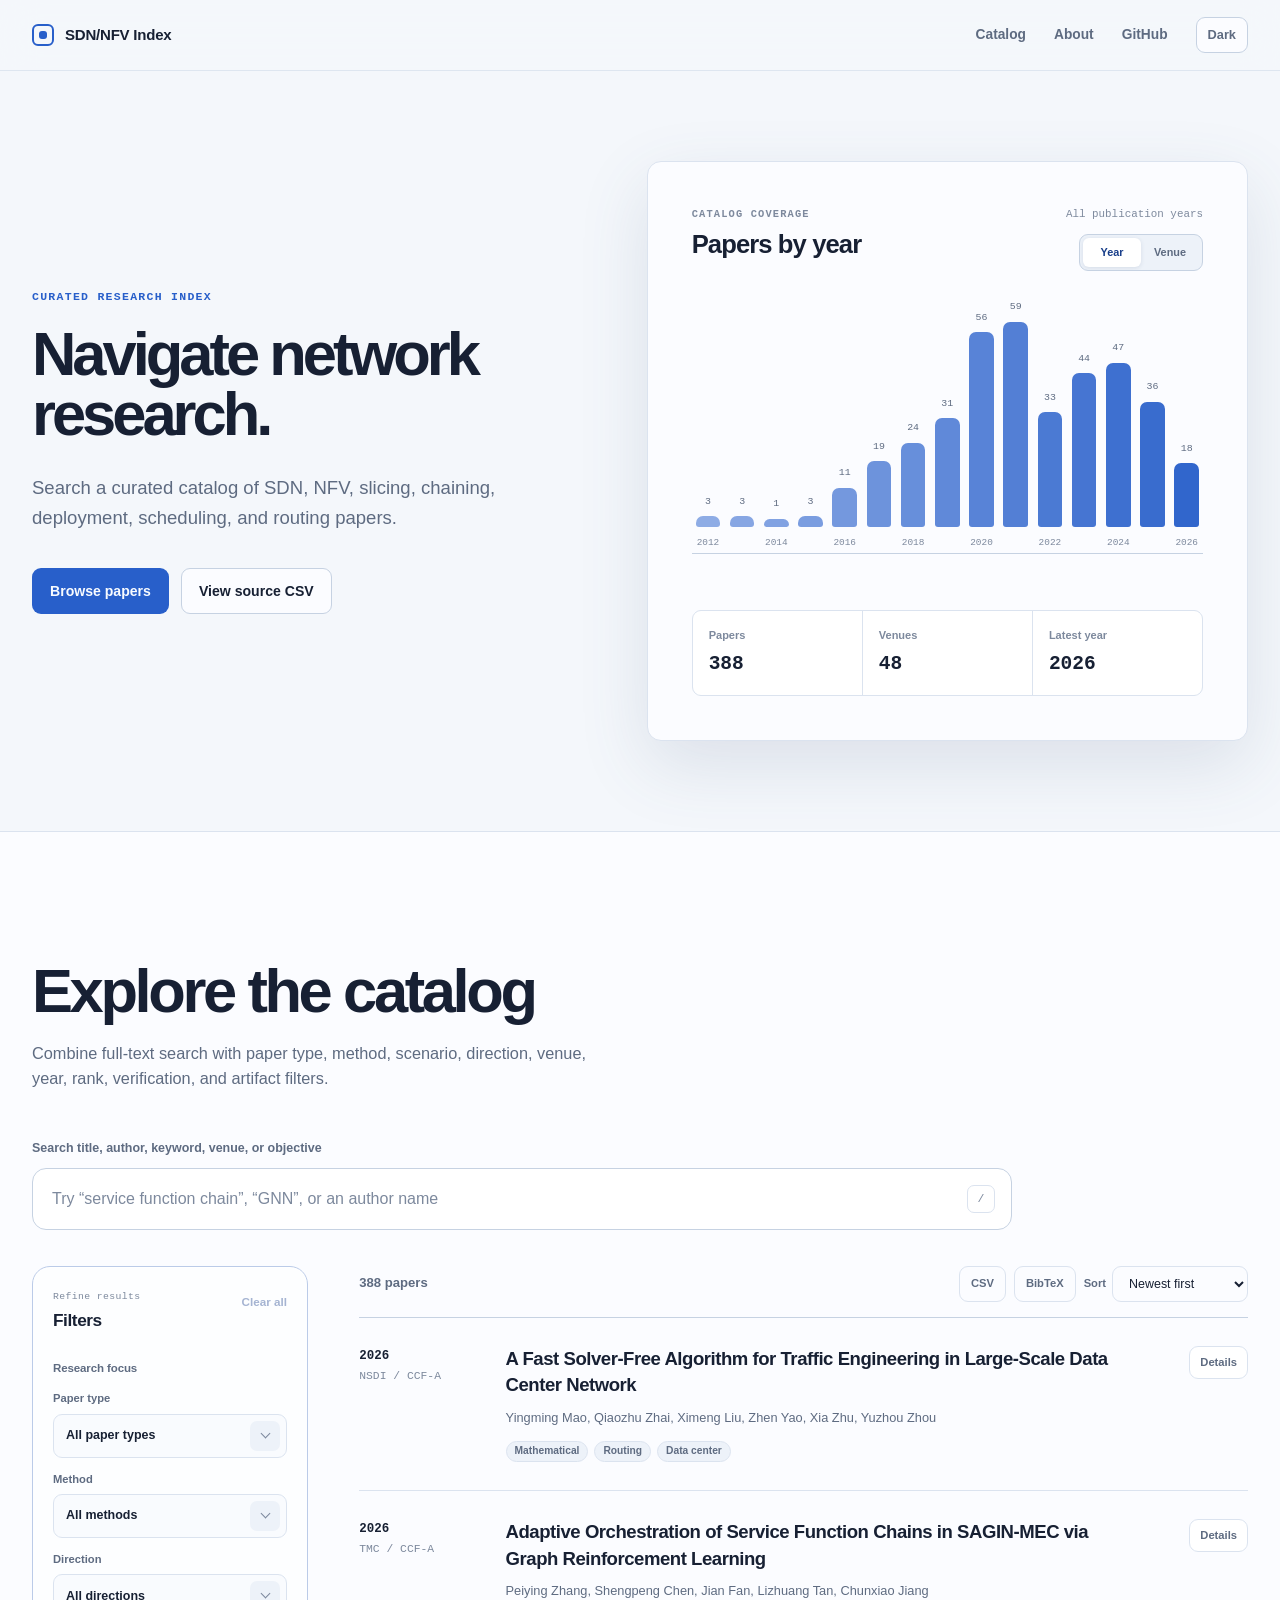
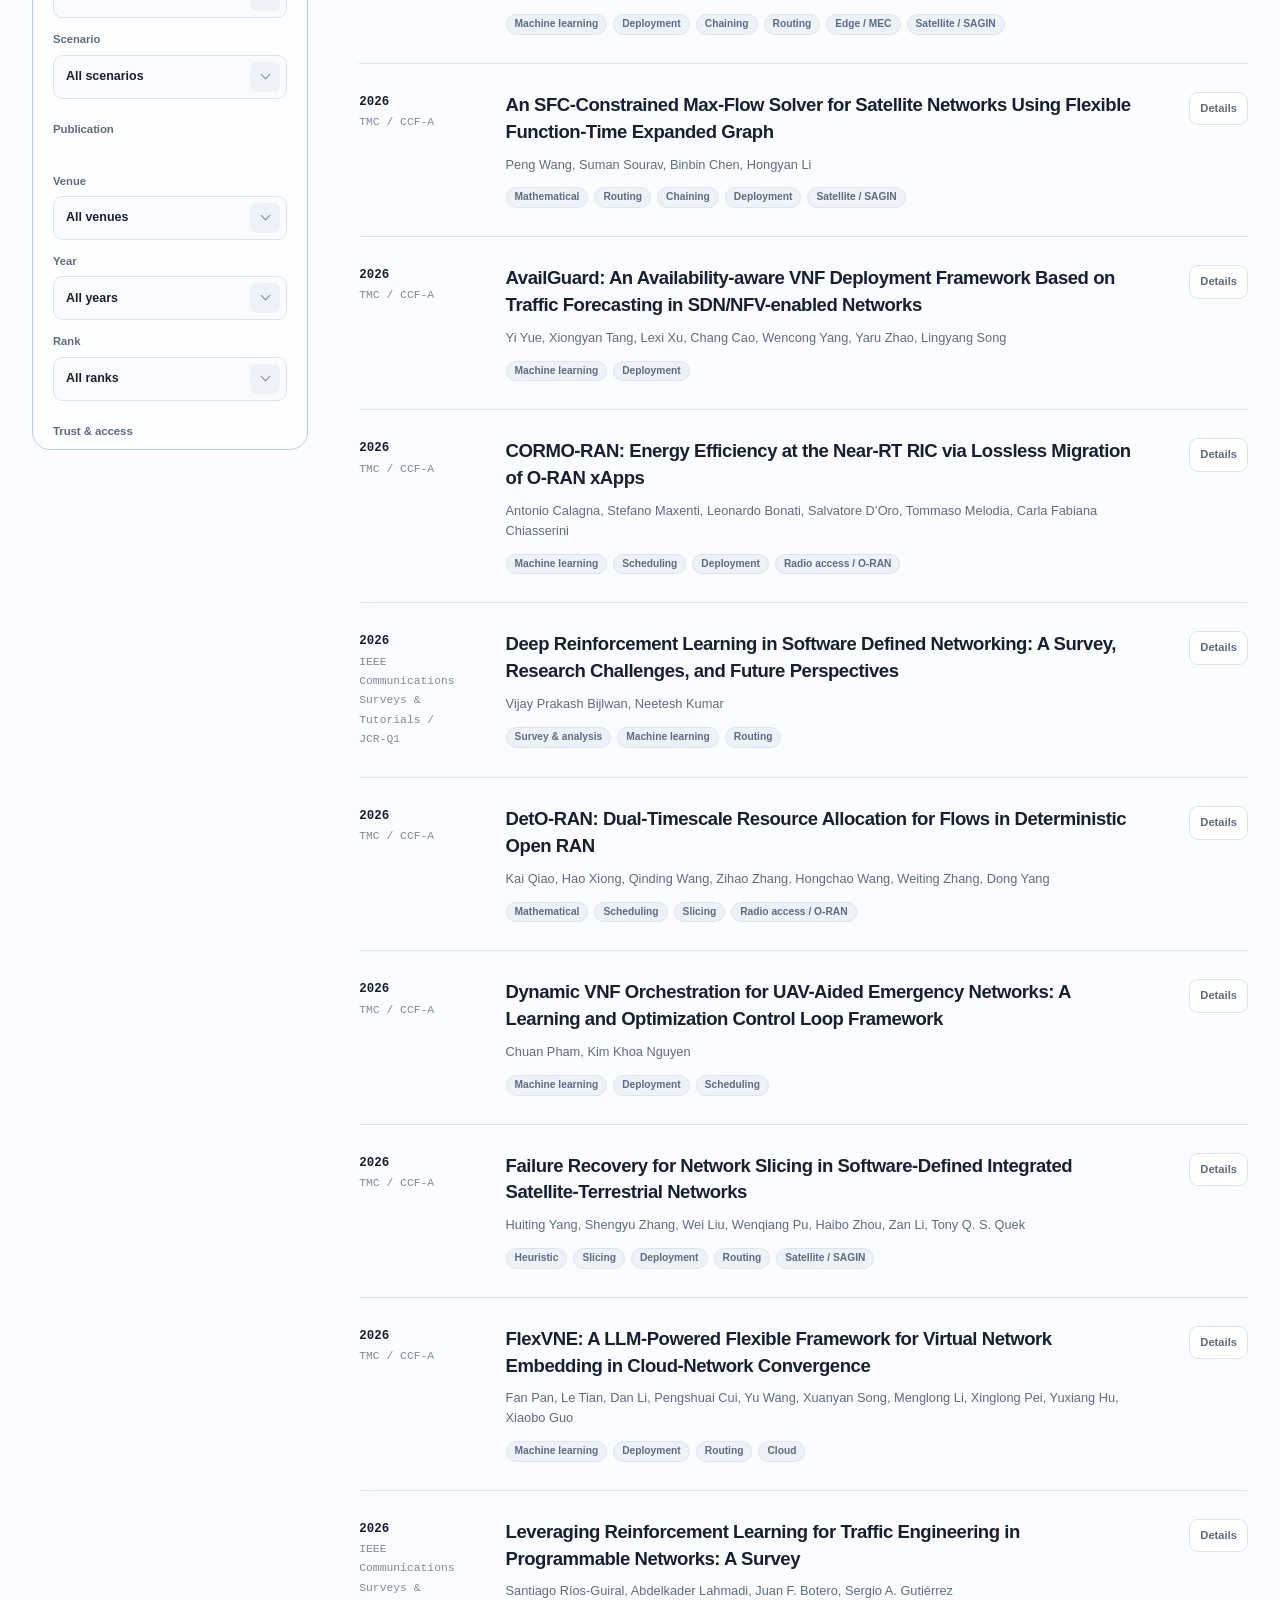
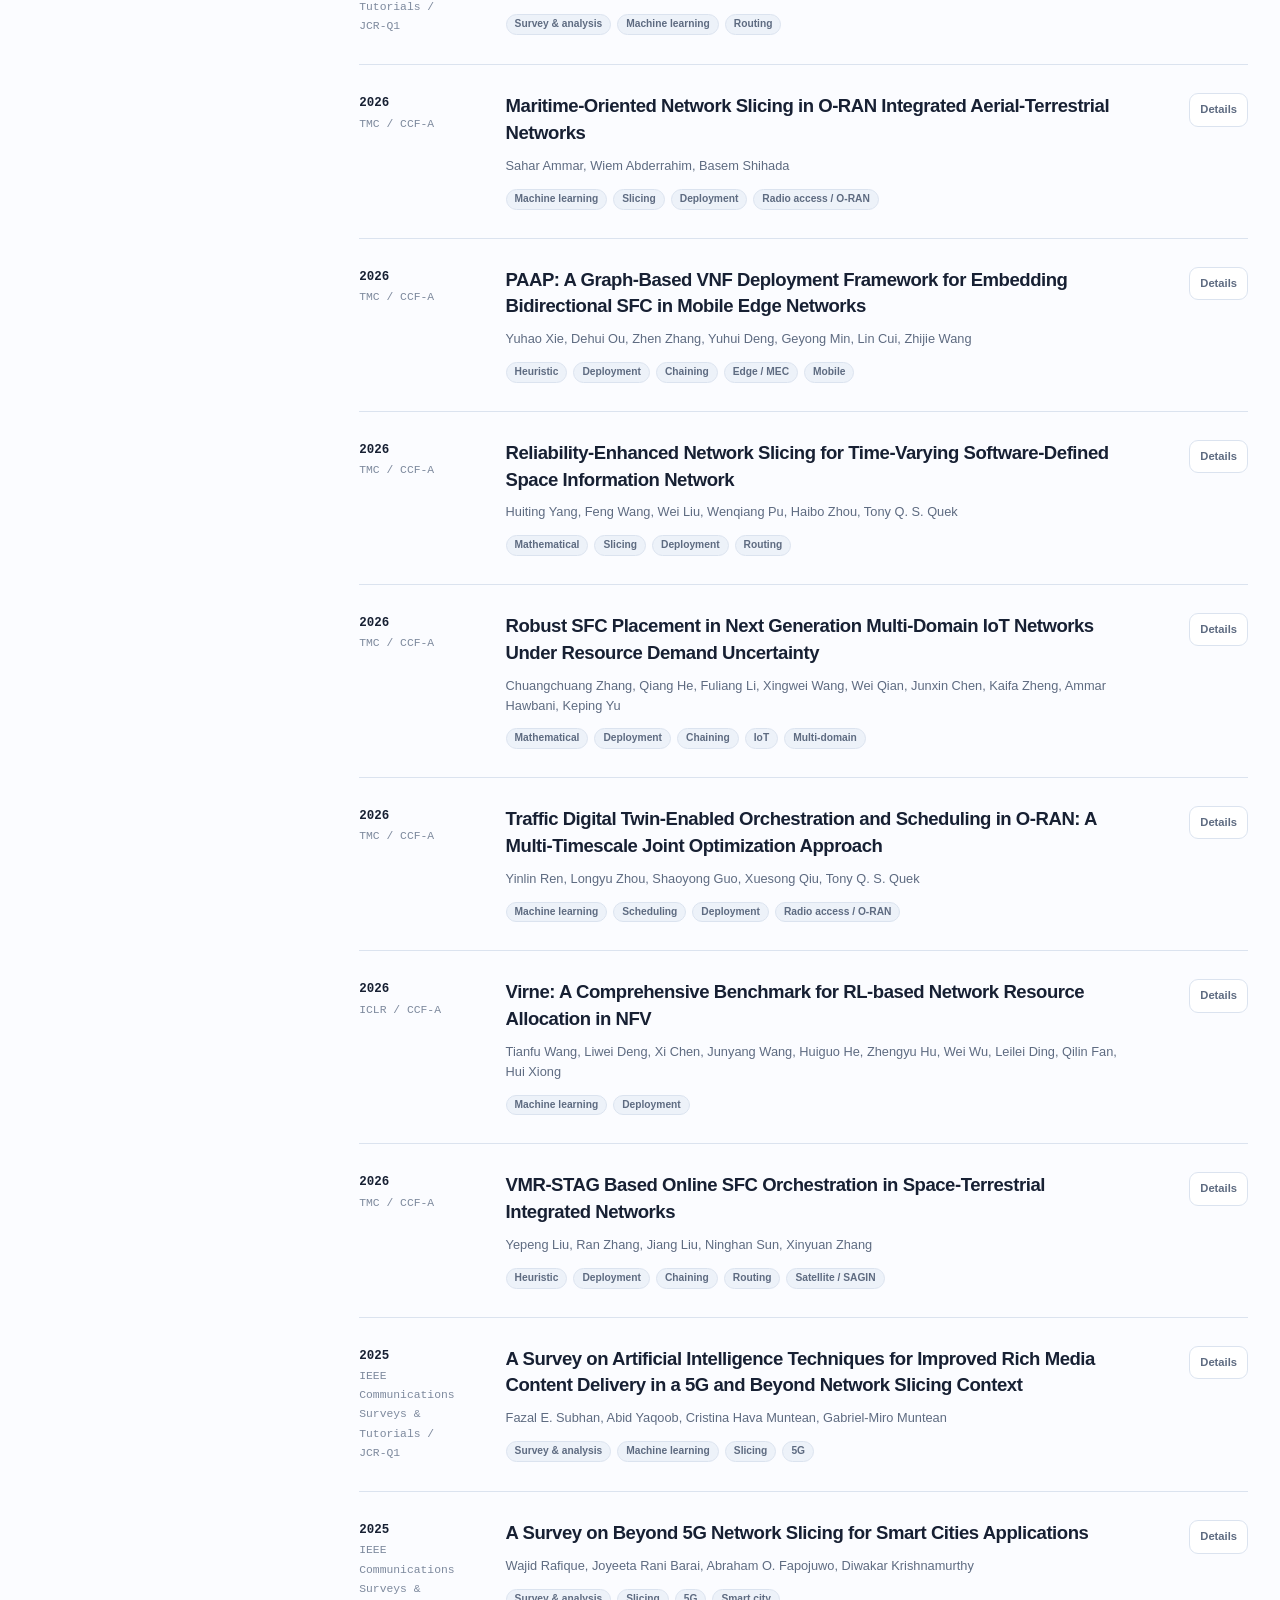
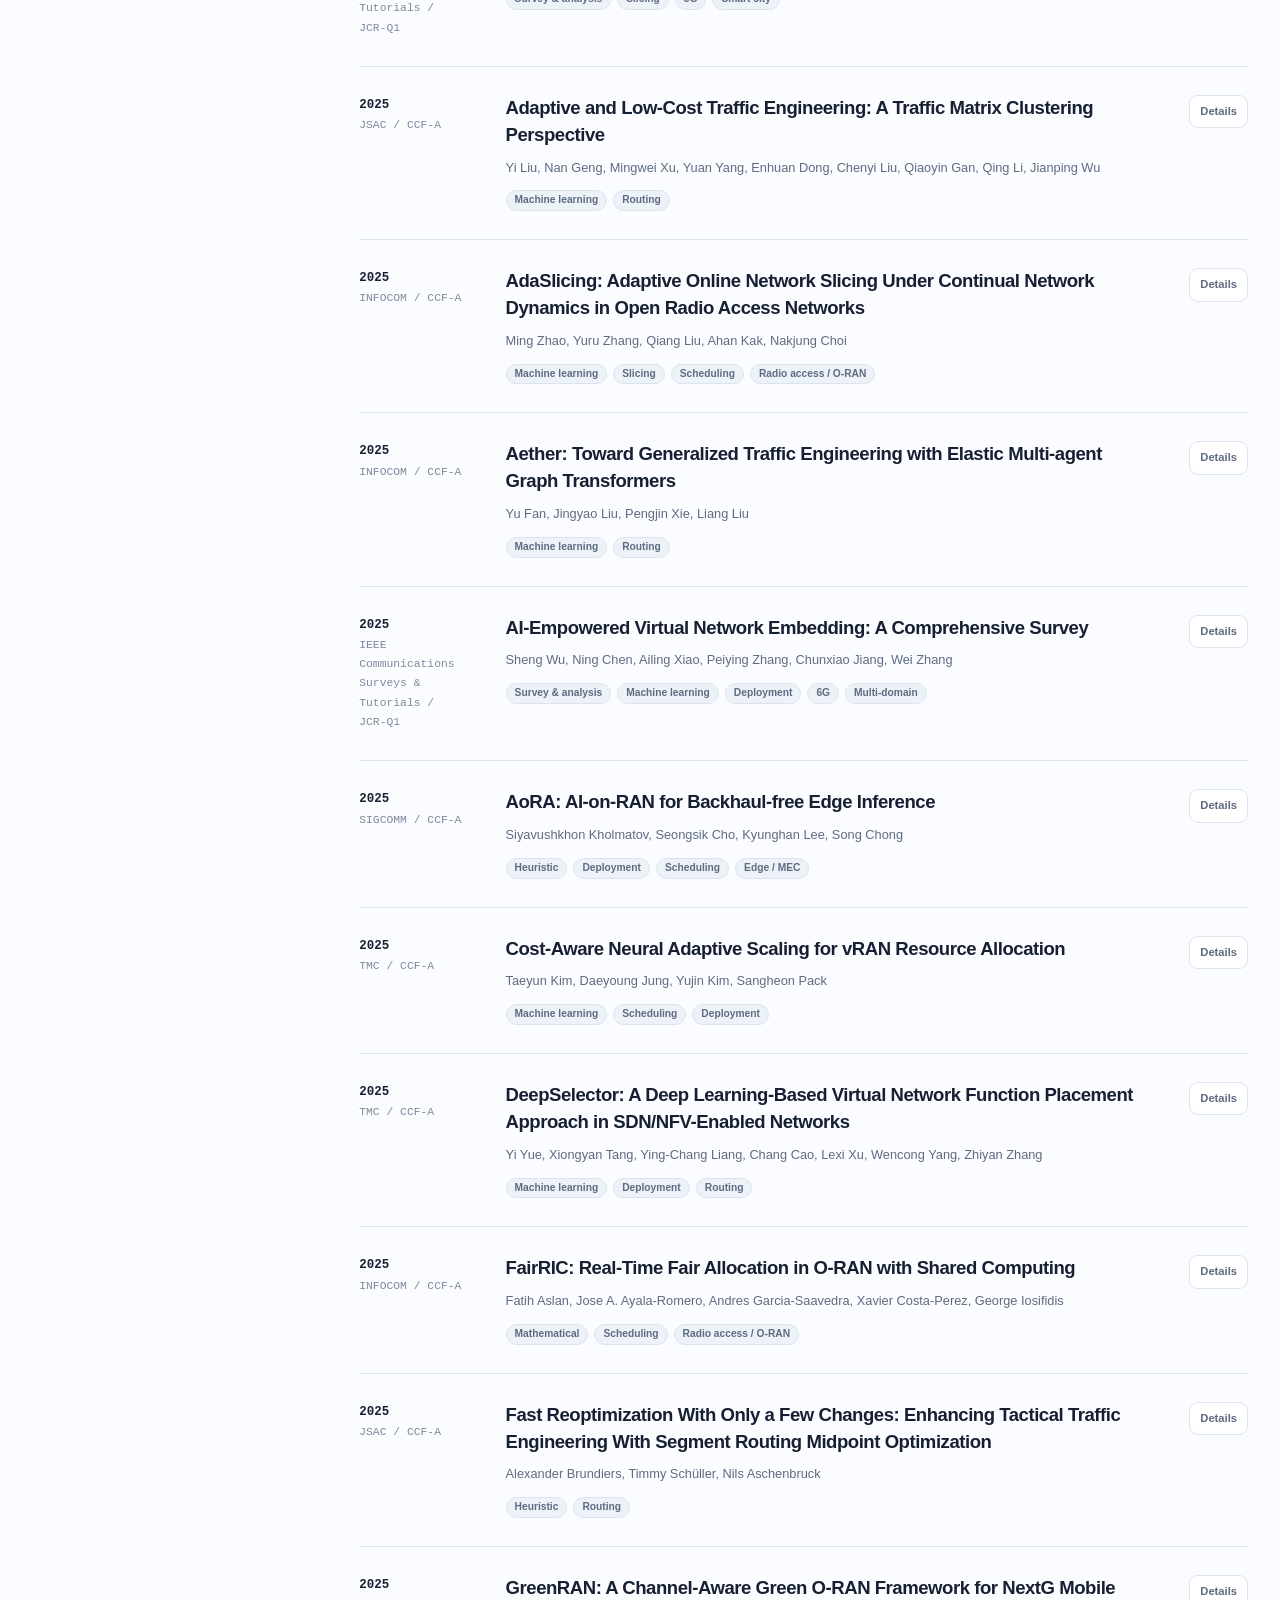
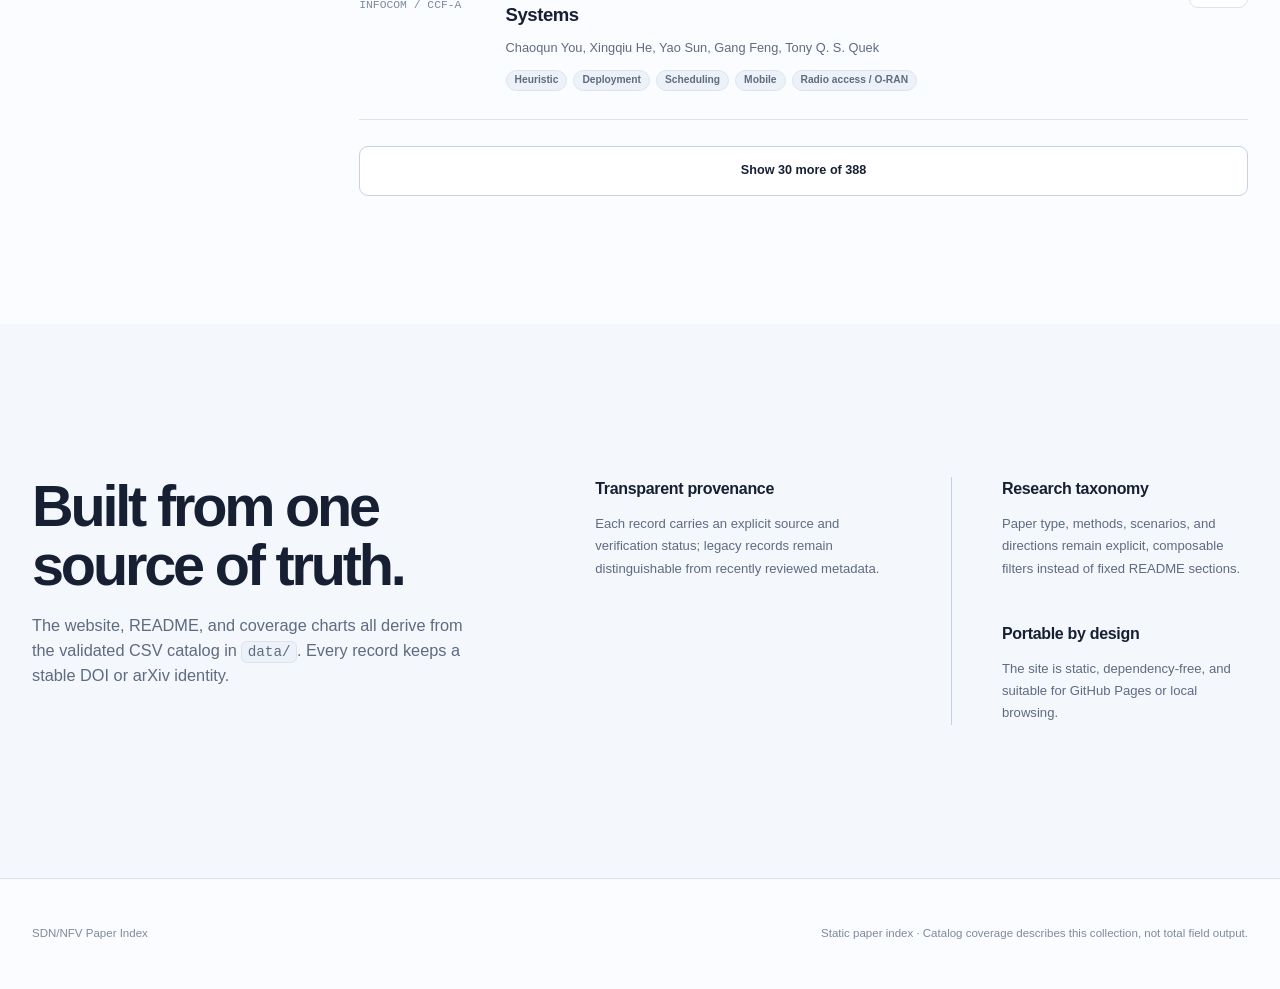
==== commit 34f2edb7: "Overhaul catalog data and website" ====
--- a/index.html
+++ b/index.html
@@ -3,13 +3,38 @@
   <head>
     <meta charset="utf-8">
     <meta name="viewport" content="width=device-width, initial-scale=1">
-    <meta name="description" content="A verified, searchable catalog of SDN and NFV network resource allocation research.">
+    <meta name="description" content="A curated, searchable catalog of SDN and NFV network resource allocation research.">
     <meta name="theme-color" content="#f4f7fb">
+    <meta property="og:type" content="website">
+    <meta property="og:title" content="SDN/NFV Paper Index">
+    <meta property="og:description" content="Explore a curated catalog of SDN, NFV, slicing, chaining, deployment, scheduling, and routing research.">
+    <meta property="og:url" content="https://tianfuwang.tech/sdn-nfv-papers/">
+    <meta name="twitter:card" content="summary">
     <title>SDN/NFV Paper Index</title>
+    <link rel="canonical" href="https://tianfuwang.tech/sdn-nfv-papers/">
     <link rel="icon" href="data:image/svg+xml,%3Csvg xmlns='http://www.w3.org/2000/svg' viewBox='0 0 64 64'%3E%3Crect width='64' height='64' rx='18' fill='%232863eb'/%3E%3Cpath d='M18 20h28v7H25v7h17v7H25v9h-7z' fill='white'/%3E%3C/svg%3E">
     <link rel="stylesheet" href="assets/site.css">
+    <link rel="stylesheet" href="assets/filters.css">
+    <link rel="stylesheet" href="assets/details.css">
+    <link rel="stylesheet" href="assets/responsive.css">
+    <script defer src="assets/exports.js"></script>
     <script defer src="assets/papers.js"></script>
     <script defer src="assets/app.js"></script>
+    <script type="application/ld+json">
+      {
+        "@context": "https://schema.org",
+        "@type": "Dataset",
+        "name": "SDN/NFV Paper Index",
+        "description": "A curated catalog of SDN and NFV network resource allocation research.",
+        "url": "https://tianfuwang.tech/sdn-nfv-papers/",
+        "isAccessibleForFree": true,
+        "distribution": {
+          "@type": "DataDownload",
+          "encodingFormat": "text/csv",
+          "contentUrl": "https://tianfuwang.tech/sdn-nfv-papers/data/papers.csv"
+        }
+      }
+    </script>
   </head>
   <body>
     <a class="skip-link" href="#catalog">Skip to paper catalog</a>
@@ -34,7 +59,7 @@
         <div class="hero-copy">
           <p class="eyebrow">Curated research index</p>
           <h1 id="hero-title">Navigate network research.</h1>
-          <p class="hero-summary">Search a verified catalog of SDN, NFV, slicing, chaining, deployment, scheduling, and routing papers.</p>
+          <p class="hero-summary">Search a curated catalog of SDN, NFV, slicing, chaining, deployment, scheduling, and routing papers.</p>
           <div class="hero-actions">
             <a class="button button-primary" href="#catalog">Browse papers</a>
             <a class="button button-secondary" href="data/papers.csv">View source CSV</a>
@@ -83,7 +108,7 @@
         <div class="shell">
           <div class="section-heading">
             <h2 id="catalog-title">Explore the catalog</h2>
-            <p>Combine full-text search with method, direction, venue, year, and rank filters.</p>
+            <p>Combine full-text search with paper type, method, scenario, direction, venue, year, rank, verification, and artifact filters.</p>
           </div>
 
           <div class="search-shell">
@@ -95,50 +120,107 @@
           </div>
 
           <div class="catalog-layout">
-            <aside class="filter-panel" aria-labelledby="filter-title">
+            <button class="filter-toggle" id="filter-toggle" type="button" aria-controls="filter-panel" aria-expanded="false">
+              <span class="filter-toggle-copy">
+                <strong>Refine results</strong>
+                <span>Topic, venue, year, and access</span>
+              </span>
+              <span class="filter-toggle-trail">
+                <span class="filter-toggle-count" id="filter-toggle-count" hidden>0</span>
+                <span class="filter-toggle-icon" aria-hidden="true"></span>
+              </span>
+            </button>
+
+            <aside class="filter-panel" id="filter-panel" aria-labelledby="filter-title">
               <div class="filter-heading">
-                <h3 id="filter-title">Filters</h3>
-                <button class="text-button" id="clear-filters" type="button">Reset</button>
-              </div>
-
-              <div class="filter-fields">
-                <label>
-                  <span>Method</span>
-                  <select id="filter-category"><option value="">All methods</option></select>
-                </label>
-                <label>
-                  <span>Direction</span>
-                  <select id="filter-direction"><option value="">All directions</option></select>
-                </label>
-                <label>
-                  <span>Venue</span>
-                  <select id="filter-venue"><option value="">All venues</option></select>
-                </label>
-                <label>
-                  <span>Year</span>
-                  <select id="filter-year"><option value="">All years</option></select>
-                </label>
-                <label>
-                  <span>Rank</span>
-                  <select id="filter-rank"><option value="">All ranks</option></select>
-                </label>
-              </div>
-
-              <p class="filter-footnote">Multi-value fields match any paper containing the selected value.</p>
+                <div class="filter-heading-copy">
+                  <p>Refine results</p>
+                  <h3 id="filter-title">Filters <span class="filter-count" id="filter-count" hidden>0</span></h3>
+                </div>
+                <button class="text-button" id="clear-filters" type="button" disabled>Clear all</button>
+              </div>
+
+              <div class="filter-groups">
+                <fieldset class="filter-group">
+                  <legend>Research focus</legend>
+                  <div class="filter-fields">
+                    <label class="filter-field">
+                      <span>Paper type</span>
+                      <select id="filter-paper-type"><option value="">All paper types</option></select>
+                    </label>
+                    <label class="filter-field">
+                      <span>Method</span>
+                      <select id="filter-method"><option value="">All methods</option></select>
+                    </label>
+                    <label class="filter-field">
+                      <span>Direction</span>
+                      <select id="filter-direction"><option value="">All directions</option></select>
+                    </label>
+                    <label class="filter-field">
+                      <span>Scenario</span>
+                      <select id="filter-scenario"><option value="">All scenarios</option></select>
+                    </label>
+                  </div>
+                </fieldset>
+
+                <fieldset class="filter-group">
+                  <legend>Publication</legend>
+                  <div class="filter-fields">
+                    <label class="filter-field">
+                      <span>Venue</span>
+                      <select id="filter-venue"><option value="">All venues</option></select>
+                    </label>
+                    <label class="filter-field">
+                      <span>Year</span>
+                      <select id="filter-year"><option value="">All years</option></select>
+                    </label>
+                    <label class="filter-field">
+                      <span>Rank</span>
+                      <select id="filter-rank"><option value="">All ranks</option></select>
+                    </label>
+                  </div>
+                </fieldset>
+
+                <fieldset class="filter-group">
+                  <legend>Trust &amp; access</legend>
+                  <div class="filter-fields">
+                    <label class="filter-field">
+                      <span>Verification</span>
+                      <select id="filter-verification"><option value="">All verification states</option></select>
+                    </label>
+                    <label class="filter-field">
+                      <span>Artifacts</span>
+                      <select id="filter-availability">
+                        <option value="">Any availability</option>
+                        <option value="code">Code available</option>
+                        <option value="data">Data available</option>
+                      </select>
+                    </label>
+                  </div>
+                </fieldset>
+              </div>
+
+              <p class="filter-footnote">Filters combine with one another. Multi-value fields match papers containing the selected value.</p>
             </aside>
 
             <div class="results-panel">
               <div class="results-toolbar">
                 <p id="result-count" role="status" aria-live="polite">Loading catalog</p>
-                <label class="sort-control">
-                  <span>Sort</span>
-                  <select id="sort-order">
-                    <option value="newest">Newest first</option>
-                    <option value="oldest">Oldest first</option>
-                    <option value="title">Title A-Z</option>
-                  </select>
-                </label>
-              </div>
+                <div class="results-actions">
+                  <button class="toolbar-button" id="export-csv" type="button" title="Download filtered results as CSV">CSV</button>
+                  <button class="toolbar-button" id="export-bibtex" type="button" title="Download filtered results as BibTeX">BibTeX</button>
+                  <label class="sort-control">
+                    <span>Sort</span>
+                    <select id="sort-order">
+                      <option value="newest">Newest first</option>
+                      <option value="oldest">Oldest first</option>
+                      <option value="title">Title A-Z</option>
+                    </select>
+                  </label>
+                </div>
+              </div>
+
+              <div class="active-filters" id="active-filters" aria-label="Active filters" hidden></div>
 
               <div class="loading-state" id="loading-state" aria-hidden="true">
                 <span></span><span></span><span></span>
@@ -158,16 +240,16 @@
       <section class="about-section shell" id="about" aria-labelledby="about-title">
         <div class="about-copy">
           <h2 id="about-title">Built from one source of truth.</h2>
-          <p>The website, README, and coverage charts all derive from <code>data/papers.csv</code>. Every record keeps a stable DOI or arXiv identity.</p>
+          <p>The website, README, and coverage charts all derive from the validated CSV catalog in <code>data/</code>. Every record keeps a stable DOI or arXiv identity.</p>
         </div>
         <dl class="method-grid">
           <div>
-            <dt>Verified metadata</dt>
-            <dd>Titles, authors, venues, years, identifiers, and links are checked against authoritative sources.</dd>
+            <dt>Transparent provenance</dt>
+            <dd>Each record carries an explicit source and verification status; legacy records remain distinguishable from recently reviewed metadata.</dd>
           </div>
           <div>
             <dt>Research taxonomy</dt>
-            <dd>Methods and directions remain explicit, composable filters instead of fixed README sections.</dd>
+            <dd>Paper type, methods, scenarios, and directions remain explicit, composable filters instead of fixed README sections.</dd>
           </div>
           <div>
             <dt>Portable by design</dt>
@@ -180,11 +262,11 @@
     <footer class="site-footer">
       <div class="shell footer-inner">
         <p>SDN/NFV Paper Index</p>
-        <p>Catalog coverage describes this collection, not total field output.</p>
+        <p><a href="papers.html">Static paper index</a> · Catalog coverage describes this collection, not total field output.</p>
       </div>
     </footer>
 
-    <dialog class="paper-dialog" id="paper-dialog">
+    <dialog class="paper-dialog" id="paper-dialog" aria-labelledby="dialog-title">
       <div class="dialog-shell">
         <button class="dialog-close" id="dialog-close" type="button" aria-label="Close paper details">Close</button>
         <div id="dialog-content"></div>
@@ -192,7 +274,7 @@
     </dialog>
 
     <noscript>
-      <div class="noscript-message">JavaScript is required for search and filtering. The full catalog remains available in README.md.</div>
+      <div class="noscript-message">JavaScript is required for interactive search and filtering. Browse the <a href="papers.html">static paper index</a> or README instead.</div>
     </noscript>
   </body>
 </html>
--- a/assets/site.css
+++ b/assets/site.css
@@ -62,6 +62,10 @@
   box-sizing: border-box;
 }
 
+[hidden] {
+  display: none !important;
+}
+
 html {
   scroll-behavior: smooth;
   scroll-padding-top: 92px;
@@ -614,54 +618,16 @@
 .catalog-layout {
   display: grid;
   margin-top: 36px;
-  grid-template-columns: 244px minmax(0, 1fr);
+  grid-template-columns: 276px minmax(0, 1fr);
   align-items: start;
-  gap: clamp(36px, 5vw, 78px);
-}
-
-.filter-panel {
-  position: sticky;
-  top: 96px;
-  border: 1px solid var(--line);
-  border-radius: var(--radius);
-  background: var(--surface-strong);
-  padding: 20px;
-}
-
-.filter-heading {
-  display: flex;
-  align-items: center;
-  justify-content: space-between;
-  gap: 16px;
-}
-
-.filter-heading h3 {
-  margin: 0;
-  font-size: 0.98rem;
-}
-
-.text-button {
-  background: transparent;
-  padding: 3px;
-  cursor: pointer;
-  color: var(--accent-ink);
-  font-size: 0.73rem;
-  font-weight: 740;
-}
-
-.filter-fields {
-  display: grid;
-  gap: 15px;
-  margin-top: 24px;
-}
-
-.filter-fields label,
+  gap: clamp(34px, 4vw, 64px);
+}
+
 .sort-control {
   display: grid;
   gap: 6px;
 }
 
-.filter-fields label > span,
 .sort-control > span {
   color: var(--text-soft);
   font-size: 0.7rem;
@@ -671,20 +637,24 @@
 select {
   width: 100%;
   min-width: 0;
-  height: 40px;
+  height: 42px;
   border: 1px solid var(--line);
   border-radius: var(--radius-small);
   background: var(--surface);
-  padding: 0 32px 0 10px;
+  padding: 0 36px 0 12px;
   cursor: pointer;
   font-size: 0.78rem;
-}
-
-.filter-footnote {
-  margin: 20px 0 0;
-  color: var(--text-faint);
-  font-size: 0.68rem;
-  line-height: 1.55;
+  transition: border-color 180ms ease, background-color 180ms ease, box-shadow 180ms ease;
+}
+
+select:hover {
+  border-color: var(--line-strong);
+}
+
+select:focus-visible {
+  border-color: var(--accent);
+  box-shadow: 0 0 0 3px color-mix(in srgb, var(--accent) 14%, transparent);
+  outline: 0;
 }
 
 .results-panel {
@@ -706,6 +676,7 @@
   color: var(--text-soft);
   font-size: 0.82rem;
   font-weight: 660;
+  font-variant-numeric: tabular-nums;
 }
 
 .sort-control {
@@ -715,6 +686,34 @@
 
 .sort-control select {
   height: 36px;
+}
+
+.results-actions {
+  display: flex;
+  align-items: center;
+  gap: 8px;
+}
+
+.toolbar-button {
+  height: 36px;
+  border: 1px solid var(--line);
+  border-radius: var(--radius-small);
+  background: var(--surface);
+  padding: 0 11px;
+  cursor: pointer;
+  color: var(--text-soft);
+  font-size: 0.7rem;
+  font-weight: 720;
+}
+
+.toolbar-button:not(:disabled):hover {
+  border-color: var(--accent);
+  color: var(--accent-ink);
+}
+
+.toolbar-button:disabled {
+  cursor: not-allowed;
+  opacity: 0.46;
 }
 
 .paper-list {
@@ -926,113 +925,6 @@
   margin: 0;
 }
 
-.paper-dialog {
-  width: min(720px, calc(100% - 32px));
-  max-height: min(820px, calc(100dvh - 40px));
-  border: 1px solid var(--line-strong);
-  border-radius: var(--radius);
-  background: var(--surface-strong);
-  padding: 0;
-  color: var(--text);
-  box-shadow: var(--shadow);
-}
-
-.paper-dialog::backdrop {
-  background: color-mix(in srgb, #111827 62%, transparent);
-  backdrop-filter: blur(5px);
-}
-
-.dialog-shell {
-  position: relative;
-  padding: clamp(30px, 6vw, 58px);
-}
-
-.dialog-close {
-  position: absolute;
-  top: 18px;
-  right: 18px;
-  border: 1px solid var(--line);
-  border-radius: var(--radius-small);
-  background: var(--surface);
-  padding: 7px 10px;
-  cursor: pointer;
-  color: var(--text-soft);
-  font-size: 0.7rem;
-  font-weight: 700;
-}
-
-.dialog-meta {
-  margin: 0 0 18px;
-  color: var(--accent-ink);
-  font-family: var(--font-mono);
-  font-size: 0.72rem;
-  font-weight: 700;
-}
-
-.dialog-title {
-  max-width: 92%;
-  margin: 0;
-  font-size: clamp(1.65rem, 4vw, 2.5rem);
-  letter-spacing: -0.04em;
-  line-height: 1.15;
-}
-
-.dialog-authors {
-  margin: 18px 0 0;
-  color: var(--text-soft);
-  font-size: 0.9rem;
-}
-
-.dialog-details {
-  display: grid;
-  margin: 34px 0 0;
-  grid-template-columns: 1fr 1fr;
-  gap: 1px;
-  overflow: hidden;
-  border: 1px solid var(--line);
-  border-radius: var(--radius-small);
-  background: var(--line);
-}
-
-.dialog-details div {
-  background: var(--surface);
-  padding: 15px;
-}
-
-.dialog-details dt {
-  color: var(--text-faint);
-  font-size: 0.65rem;
-  font-weight: 700;
-}
-
-.dialog-details dd {
-  margin: 5px 0 0;
-  font-size: 0.79rem;
-  font-weight: 650;
-}
-
-.dialog-section {
-  margin-top: 28px;
-}
-
-.dialog-section h3 {
-  margin: 0 0 8px;
-  font-size: 0.77rem;
-}
-
-.dialog-section p {
-  margin: 0;
-  color: var(--text-soft);
-  font-size: 0.82rem;
-  line-height: 1.65;
-}
-
-.dialog-actions {
-  display: flex;
-  flex-wrap: wrap;
-  gap: 10px;
-  margin-top: 32px;
-}
 
 .noscript-message {
   position: fixed;
@@ -1056,237 +948,3 @@
   from { background-position: 200% 0; }
   to { background-position: -200% 0; }
 }
-
-@media (max-width: 1100px) {
-  .hero {
-    grid-template-columns: 1fr;
-    gap: 54px;
-  }
-
-  .hero-copy {
-    max-width: 820px;
-  }
-
-  .coverage-panel {
-    max-width: 860px;
-  }
-
-  .about-section {
-    grid-template-columns: 1fr;
-    gap: 64px;
-  }
-}
-
-@media (max-width: 820px) {
-  .shell,
-  .nav-shell {
-    width: min(100% - 32px, 1400px);
-  }
-
-  .nav-links {
-    gap: 16px;
-  }
-
-  .nav-links a:nth-child(2) {
-    display: none;
-  }
-
-  .hero {
-    min-height: auto;
-    padding-block: 70px 86px;
-  }
-
-  .hero h1 {
-    font-size: clamp(3rem, 13vw, 5rem);
-  }
-
-  .catalog-layout {
-    grid-template-columns: 1fr;
-  }
-
-  .filter-panel {
-    position: static;
-  }
-
-  .filter-fields {
-    grid-template-columns: repeat(2, minmax(0, 1fr));
-  }
-
-  .paper-item {
-    grid-template-columns: 82px minmax(0, 1fr);
-  }
-
-  .paper-actions {
-    grid-column: 2;
-    justify-content: flex-start;
-  }
-}
-
-@media (max-width: 560px) {
-  .nav-links a {
-    display: none;
-  }
-
-  .nav-shell {
-    min-height: 64px;
-  }
-
-  .hero {
-    padding-block: 54px 72px;
-  }
-
-  .hero h1 {
-    font-size: clamp(2.65rem, 14.5vw, 4.2rem);
-    letter-spacing: -0.06em;
-  }
-
-  .hero-summary {
-    margin-top: 22px;
-    font-size: 1rem;
-  }
-
-  .hero-actions {
-    display: grid;
-    grid-template-columns: 1fr 1fr;
-  }
-
-  .coverage-panel {
-    padding: 22px 18px;
-  }
-
-  .coverage-note,
-  .coverage-value {
-    display: none;
-  }
-
-  .coverage-controls {
-    gap: 0;
-  }
-
-  .coverage-view {
-    min-height: 221px;
-  }
-
-  .coverage-chart {
-    min-height: 210px;
-    gap: 4px;
-  }
-
-  .coverage-bar-wrap {
-    height: 174px;
-  }
-
-  .venue-chart {
-    min-height: 210px;
-    gap: 10px;
-    margin-top: 28px;
-  }
-
-  .venue-row {
-    grid-template-columns: 62px minmax(0, 1fr) 26px;
-    gap: 9px;
-  }
-
-  .hero-stats div {
-    padding: 13px 10px;
-  }
-
-  .hero-stats dt {
-    font-size: 0.61rem;
-  }
-
-  .hero-stats dd {
-    font-size: 1rem;
-  }
-
-  .catalog-section {
-    padding-block: 74px;
-  }
-
-  .section-heading h2,
-  .about-copy h2 {
-    font-size: 2.65rem;
-  }
-
-  .search-control input {
-    height: 56px;
-    font-size: 0.9rem;
-  }
-
-  .filter-fields {
-    grid-template-columns: 1fr;
-  }
-
-  .results-toolbar {
-    align-items: flex-end;
-  }
-
-  .sort-control {
-    grid-template-columns: 1fr;
-  }
-
-  .paper-item {
-    grid-template-columns: 1fr;
-    gap: 9px;
-    padding-block: 24px;
-  }
-
-  .paper-index {
-    display: flex;
-    gap: 7px;
-  }
-
-  .paper-index strong {
-    display: inline;
-  }
-
-  .paper-actions {
-    grid-column: 1;
-  }
-
-  .method-grid {
-    grid-template-columns: 1fr;
-    gap: 34px;
-  }
-
-  .method-grid div:first-child {
-    grid-row: auto;
-    border-right: 0;
-    border-bottom: 1px solid var(--line-strong);
-    padding: 0 0 34px;
-  }
-
-  .footer-inner {
-    align-items: flex-start;
-    flex-direction: column;
-    justify-content: center;
-    gap: 7px;
-  }
-
-  .dialog-details {
-    grid-template-columns: 1fr;
-  }
-}
-
-@media (prefers-reduced-motion: reduce) {
-  html {
-    scroll-behavior: auto;
-  }
-
-  *,
-  *::before,
-  *::after {
-    animation-duration: 0.01ms !important;
-    animation-iteration-count: 1 !important;
-    scroll-behavior: auto !important;
-    transition-duration: 0.01ms !important;
-  }
-}
-
-@media (prefers-reduced-transparency: reduce) {
-  .site-header {
-    background: var(--page);
-    backdrop-filter: none;
-    -webkit-backdrop-filter: none;
-  }
-}
--- a/assets/filters.css
+++ b/assets/filters.css
@@ -0,0 +1,245 @@
+.filter-toggle {
+  display: none;
+}
+
+.filter-panel {
+  position: sticky;
+  top: 96px;
+  max-height: calc(100vh - 116px);
+  overflow-y: auto;
+  scrollbar-color: var(--line-strong) transparent;
+  scrollbar-width: thin;
+  border: 1px solid color-mix(in srgb, var(--line) 82%, var(--accent) 18%);
+  border-radius: 18px;
+  background: color-mix(in srgb, var(--surface-strong) 94%, var(--accent-soft) 6%);
+  box-shadow: inset 0 1px 0 color-mix(in srgb, var(--surface-strong) 84%, transparent);
+  padding: 22px 20px 20px;
+}
+
+.filter-heading {
+  display: flex;
+  align-items: flex-start;
+  justify-content: space-between;
+  gap: 16px;
+}
+
+.filter-heading-copy p {
+  margin: 0 0 3px;
+  color: var(--text-faint);
+  font-family: var(--font-mono);
+  font-size: 0.61rem;
+  letter-spacing: 0.04em;
+}
+
+.filter-heading h3 {
+  margin: 0;
+  font-size: 1.08rem;
+  letter-spacing: -0.025em;
+}
+
+.filter-count,
+.filter-toggle-count {
+  display: inline-grid;
+  min-width: 22px;
+  height: 22px;
+  place-items: center;
+  border-radius: 6px;
+  background: var(--accent);
+  color: #ffffff;
+  font-family: var(--font-mono);
+  font-size: 0.62rem;
+  font-weight: 720;
+  vertical-align: 2px;
+}
+
+.text-button {
+  background: transparent;
+  padding: 4px 0;
+  cursor: pointer;
+  color: var(--accent-ink);
+  font-size: 0.73rem;
+  font-weight: 740;
+  transition: color 180ms ease, opacity 180ms ease, transform 180ms ease;
+}
+
+.text-button:not(:disabled):hover {
+  color: var(--accent-hover);
+}
+
+.text-button:not(:disabled):active {
+  transform: translateY(1px);
+}
+
+.text-button:disabled {
+  cursor: default;
+  opacity: 0.38;
+}
+
+.filter-groups {
+  display: grid;
+  gap: 0;
+  margin-top: 26px;
+}
+
+.filter-group {
+  min-width: 0;
+  margin: 0;
+  border: 0;
+  padding: 0;
+}
+
+.filter-group + .filter-group {
+  margin-top: 22px;
+  border-top: 1px solid var(--line);
+  padding-top: 21px;
+}
+
+.filter-group legend {
+  width: 100%;
+  margin: 0 0 13px;
+  padding: 0;
+  color: var(--text-soft);
+  font-size: 0.72rem;
+  font-weight: 760;
+  letter-spacing: -0.01em;
+}
+
+.filter-fields {
+  display: grid;
+  gap: 13px;
+}
+
+.filter-field {
+  position: relative;
+  display: grid;
+  gap: 6px;
+}
+
+.filter-field::before {
+  position: absolute;
+  right: 7px;
+  bottom: 7px;
+  width: 30px;
+  height: 30px;
+  border-radius: 7px;
+  background: var(--surface-subtle);
+  content: "";
+  pointer-events: none;
+  transition: background-color 180ms ease, transform 180ms ease;
+}
+
+.filter-field::after {
+  position: absolute;
+  right: 18px;
+  bottom: 19px;
+  width: 6px;
+  height: 6px;
+  border-right: 1.5px solid var(--text-faint);
+  border-bottom: 1.5px solid var(--text-faint);
+  content: "";
+  pointer-events: none;
+  transform: translateY(-2px) rotate(45deg);
+  transition: border-color 180ms ease, transform 180ms ease;
+}
+
+.filter-field > span {
+  color: var(--text-soft);
+  font-size: 0.7rem;
+  font-weight: 700;
+  transition: color 180ms ease;
+}
+
+.filter-field select {
+  appearance: none;
+  height: 44px;
+  background: color-mix(in srgb, var(--surface) 88%, var(--surface-subtle) 12%);
+  padding-right: 48px;
+  overflow: hidden;
+  font-weight: 620;
+  text-overflow: ellipsis;
+}
+
+.filter-field:hover::after,
+.filter-field.is-active::after {
+  border-color: var(--accent-ink);
+}
+
+.filter-field:hover::before,
+.filter-field.is-active::before {
+  background: color-mix(in srgb, var(--surface-subtle) 65%, var(--accent-soft) 35%);
+}
+
+.filter-field:hover select {
+  border-color: color-mix(in srgb, var(--line-strong) 72%, var(--accent) 28%);
+  background: var(--surface-strong);
+}
+
+.filter-field.is-active > span {
+  color: var(--accent-ink);
+}
+
+.filter-field.is-active select {
+  border-color: color-mix(in srgb, var(--accent) 56%, var(--line));
+  background: color-mix(in srgb, var(--surface) 72%, var(--accent-soft) 28%);
+  box-shadow: inset 3px 0 0 var(--accent);
+}
+
+.filter-field option {
+  background: var(--surface-strong);
+  color: var(--text);
+}
+
+.filter-footnote {
+  margin: 23px 0 0;
+  border-top: 1px solid var(--line);
+  padding-top: 17px;
+  color: var(--text-faint);
+  font-size: 0.68rem;
+  line-height: 1.55;
+}
+
+.active-filters {
+  display: flex;
+  flex-wrap: wrap;
+  gap: 8px;
+  border-bottom: 1px solid var(--line);
+  padding: 14px 0 15px;
+}
+
+.active-filter {
+  display: inline-flex;
+  min-height: 32px;
+  align-items: center;
+  gap: 8px;
+  border: 1px solid color-mix(in srgb, var(--accent) 42%, var(--line));
+  border-radius: 8px;
+  background: color-mix(in srgb, var(--surface) 70%, var(--accent-soft) 30%);
+  padding: 6px 9px 6px 10px;
+  cursor: pointer;
+  color: var(--accent-ink);
+  font-size: 0.69rem;
+  font-weight: 680;
+  line-height: 1.2;
+  transition: border-color 180ms ease, background-color 180ms ease, transform 180ms ease;
+}
+
+.active-filter:hover {
+  border-color: var(--accent);
+  background: var(--accent-soft);
+}
+
+.active-filter:active {
+  transform: translateY(1px);
+}
+
+.active-filter strong {
+  font-weight: 780;
+}
+
+.active-filter-mark {
+  color: var(--text-faint);
+  font-family: var(--font-mono);
+  font-size: 0.82rem;
+  font-weight: 500;
+  line-height: 1;
+}
--- a/assets/details.css
+++ b/assets/details.css
@@ -0,0 +1,147 @@
+.paper-dialog {
+  width: min(980px, calc(100% - 48px));
+  max-height: min(860px, calc(100dvh - 32px));
+  border: 1px solid var(--line-strong);
+  border-radius: var(--radius);
+  background: var(--surface-strong);
+  padding: 0;
+  color: var(--text);
+  box-shadow: var(--shadow);
+}
+
+.paper-dialog::backdrop {
+  background: color-mix(in srgb, #111827 62%, transparent);
+  backdrop-filter: blur(5px);
+}
+
+.dialog-shell {
+  position: relative;
+  padding: clamp(32px, 4.2vw, 56px);
+}
+
+.dialog-close {
+  position: absolute;
+  top: 18px;
+  right: 18px;
+  border: 1px solid var(--line);
+  border-radius: var(--radius-small);
+  background: var(--surface);
+  padding: 7px 10px;
+  cursor: pointer;
+  color: var(--text-soft);
+  font-size: 0.7rem;
+  font-weight: 700;
+}
+
+.dialog-meta {
+  margin: 0 0 18px;
+  color: var(--accent-ink);
+  font-family: var(--font-mono);
+  font-size: 0.72rem;
+  font-weight: 700;
+}
+
+.dialog-title {
+  max-width: 90%;
+  margin: 0;
+  font-size: clamp(1.45rem, 2.4vw, 2.05rem);
+  font-weight: 680;
+  letter-spacing: -0.035em;
+  line-height: 1.18;
+}
+
+.dialog-authors {
+  margin: 18px 0 0;
+  color: var(--text-soft);
+  font-size: 0.9rem;
+}
+
+.dialog-details {
+  display: grid;
+  margin: 30px 0 0;
+  grid-template-columns: repeat(3, minmax(0, 1fr));
+  gap: 1px;
+  overflow: hidden;
+  border: 1px solid var(--line);
+  border-radius: var(--radius-small);
+  background: var(--line);
+}
+
+.dialog-details div {
+  background: var(--surface);
+  padding: 14px 16px;
+}
+
+.dialog-details dt {
+  color: var(--text-faint);
+  font-size: 0.65rem;
+  font-weight: 700;
+}
+
+.dialog-details dd {
+  margin: 5px 0 0;
+  font-size: 0.79rem;
+  font-weight: 650;
+}
+
+.dialog-section {
+  margin-top: 28px;
+}
+
+.dialog-section h3 {
+  margin: 0 0 8px;
+  font-size: 0.77rem;
+}
+
+.dialog-section p {
+  margin: 0;
+  color: var(--text-soft);
+  font-size: 0.82rem;
+  line-height: 1.65;
+}
+
+.dialog-actions {
+  display: flex;
+  flex-wrap: wrap;
+  gap: 10px;
+  margin-top: 28px;
+}
+
+.dialog-actions .button {
+  min-height: 40px;
+  padding: 9px 13px;
+  font-size: 0.84rem;
+  font-weight: 600;
+  letter-spacing: 0;
+}
+
+.static-catalog-page {
+  min-height: 100vh;
+  background: var(--page);
+}
+
+.static-catalog-main {
+  padding-block: 72px 120px;
+}
+
+.static-catalog-heading {
+  max-width: 760px;
+  margin-bottom: 48px;
+}
+
+.static-catalog-heading h1 {
+  margin: 12px 0 16px;
+  font-size: clamp(2.4rem, 7vw, 5.8rem);
+}
+
+.static-catalog-heading p {
+  color: var(--text-soft);
+  line-height: 1.7;
+}
+
+.static-year-heading {
+  margin: 64px 0 0;
+  border-bottom: 1px solid var(--line-strong);
+  padding-bottom: 14px;
+  font-size: 1.35rem;
+}
--- a/assets/responsive.css
+++ b/assets/responsive.css
@@ -0,0 +1,351 @@
+@media (max-width: 1100px) {
+  .hero {
+    grid-template-columns: 1fr;
+    gap: 54px;
+  }
+
+  .hero-copy {
+    max-width: 820px;
+  }
+
+  .coverage-panel {
+    max-width: 860px;
+  }
+
+  .about-section {
+    grid-template-columns: 1fr;
+    gap: 64px;
+  }
+}
+
+@media (max-width: 820px) {
+  .shell,
+  .nav-shell {
+    width: min(100% - 32px, 1400px);
+  }
+
+  .nav-links {
+    gap: 16px;
+  }
+
+  .nav-links a:nth-child(2) {
+    display: none;
+  }
+
+  .hero {
+    min-height: auto;
+    padding-block: 70px 86px;
+  }
+
+  .hero h1 {
+    font-size: clamp(3rem, 13vw, 5rem);
+  }
+
+  .catalog-layout {
+    grid-template-columns: 1fr;
+    gap: 0;
+  }
+
+  .filter-toggle {
+    display: flex;
+    width: 100%;
+    min-height: 66px;
+    align-items: center;
+    justify-content: space-between;
+    gap: 24px;
+    border: 1px solid var(--line-strong);
+    border-radius: 14px;
+    background: color-mix(in srgb, var(--surface-strong) 94%, var(--accent-soft) 6%);
+    padding: 12px 15px 12px 17px;
+    cursor: pointer;
+    text-align: left;
+    transition: border-color 180ms ease, background-color 180ms ease, transform 180ms ease;
+  }
+
+  .filter-toggle:hover,
+  .filter-toggle[aria-expanded="true"] {
+    border-color: color-mix(in srgb, var(--accent) 48%, var(--line));
+    background: color-mix(in srgb, var(--surface-strong) 84%, var(--accent-soft) 16%);
+  }
+
+  .filter-toggle:active {
+    transform: translateY(1px);
+  }
+
+  .filter-toggle-copy {
+    display: grid;
+    gap: 1px;
+  }
+
+  .filter-toggle-copy strong {
+    font-size: 0.86rem;
+    letter-spacing: -0.01em;
+  }
+
+  .filter-toggle-copy > span {
+    color: var(--text-faint);
+    font-size: 0.69rem;
+  }
+
+  .filter-toggle-trail {
+    display: flex;
+    align-items: center;
+    gap: 11px;
+  }
+
+  .filter-toggle-icon {
+    position: relative;
+    width: 18px;
+    height: 18px;
+  }
+
+  .filter-toggle-icon::before,
+  .filter-toggle-icon::after {
+    position: absolute;
+    left: 3px;
+    top: 8px;
+    width: 12px;
+    height: 1.5px;
+    border-radius: 2px;
+    background: var(--text-soft);
+    content: "";
+    transition: transform 180ms ease;
+  }
+
+  .filter-toggle-icon::after {
+    transform: rotate(90deg);
+  }
+
+  .filter-toggle[aria-expanded="true"] .filter-toggle-icon::after {
+    transform: rotate(0deg);
+  }
+
+  .filter-panel {
+    display: none;
+    position: static;
+    max-height: none;
+    margin-top: 10px;
+    overflow: visible;
+  }
+
+  .filter-panel.is-open {
+    display: block;
+  }
+
+  .filter-fields {
+    grid-template-columns: repeat(2, minmax(0, 1fr));
+  }
+
+  .results-panel {
+    margin-top: 26px;
+  }
+
+  .dialog-details {
+    grid-template-columns: repeat(2, minmax(0, 1fr));
+  }
+
+  .paper-item {
+    grid-template-columns: 82px minmax(0, 1fr);
+  }
+
+  .paper-actions {
+    grid-column: 2;
+    justify-content: flex-start;
+  }
+}
+
+@media (max-width: 560px) {
+  .nav-links a {
+    display: none;
+  }
+
+  .nav-shell {
+    min-height: 64px;
+  }
+
+  .hero {
+    padding-block: 54px 72px;
+  }
+
+  .hero h1 {
+    font-size: clamp(2.65rem, 14.5vw, 4.2rem);
+    letter-spacing: -0.06em;
+  }
+
+  .hero-summary {
+    margin-top: 22px;
+    font-size: 1rem;
+  }
+
+  .hero-actions {
+    display: grid;
+    grid-template-columns: 1fr 1fr;
+  }
+
+  .coverage-panel {
+    padding: 22px 18px;
+  }
+
+  .coverage-note,
+  .coverage-value {
+    display: none;
+  }
+
+  .coverage-controls {
+    gap: 0;
+  }
+
+  .coverage-view {
+    min-height: 221px;
+  }
+
+  .coverage-chart {
+    min-height: 210px;
+    gap: 4px;
+  }
+
+  .coverage-bar-wrap {
+    height: 174px;
+  }
+
+  .venue-chart {
+    min-height: 210px;
+    gap: 10px;
+    margin-top: 28px;
+  }
+
+  .venue-row {
+    grid-template-columns: 62px minmax(0, 1fr) 26px;
+    gap: 9px;
+  }
+
+  .hero-stats div {
+    padding: 13px 10px;
+  }
+
+  .hero-stats dt {
+    font-size: 0.61rem;
+  }
+
+  .hero-stats dd {
+    font-size: 1rem;
+  }
+
+  .catalog-section {
+    padding-block: 74px;
+  }
+
+  .section-heading h2,
+  .about-copy h2 {
+    font-size: 2.65rem;
+  }
+
+  .search-control input {
+    height: 56px;
+    font-size: 0.9rem;
+  }
+
+  .filter-fields {
+    grid-template-columns: 1fr;
+  }
+
+  .filter-panel {
+    padding: 20px 17px 18px;
+  }
+
+  .filter-toggle-copy > span {
+    display: none;
+  }
+
+  .filter-groups {
+    margin-top: 22px;
+  }
+
+  .filter-group + .filter-group {
+    margin-top: 19px;
+    padding-top: 18px;
+  }
+
+  .results-toolbar {
+    align-items: flex-end;
+  }
+
+  .results-actions {
+    align-items: stretch;
+    flex-wrap: wrap;
+    justify-content: flex-end;
+  }
+
+  .sort-control {
+    grid-template-columns: 1fr;
+  }
+
+  .toolbar-button {
+    flex: 1;
+  }
+
+  .paper-item {
+    grid-template-columns: 1fr;
+    gap: 9px;
+    padding-block: 24px;
+  }
+
+  .paper-index {
+    display: flex;
+    gap: 7px;
+  }
+
+  .paper-index strong {
+    display: inline;
+  }
+
+  .paper-actions {
+    grid-column: 1;
+  }
+
+  .method-grid {
+    grid-template-columns: 1fr;
+    gap: 34px;
+  }
+
+  .method-grid div:first-child {
+    grid-row: auto;
+    border-right: 0;
+    border-bottom: 1px solid var(--line-strong);
+    padding: 0 0 34px;
+  }
+
+  .footer-inner {
+    align-items: flex-start;
+    flex-direction: column;
+    justify-content: center;
+    gap: 7px;
+  }
+
+  .dialog-details {
+    grid-template-columns: 1fr;
+  }
+}
+
+@media (prefers-reduced-motion: reduce) {
+  html {
+    scroll-behavior: auto;
+  }
+
+  *,
+  *::before,
+  *::after {
+    animation-duration: 0.01ms !important;
+    animation-iteration-count: 1 !important;
+    scroll-behavior: auto !important;
+    transition-duration: 0.01ms !important;
+  }
+}
+
+@media (prefers-reduced-transparency: reduce) {
+  .site-header {
+    background: var(--page);
+    backdrop-filter: none;
+    -webkit-backdrop-filter: none;
+  }
+}
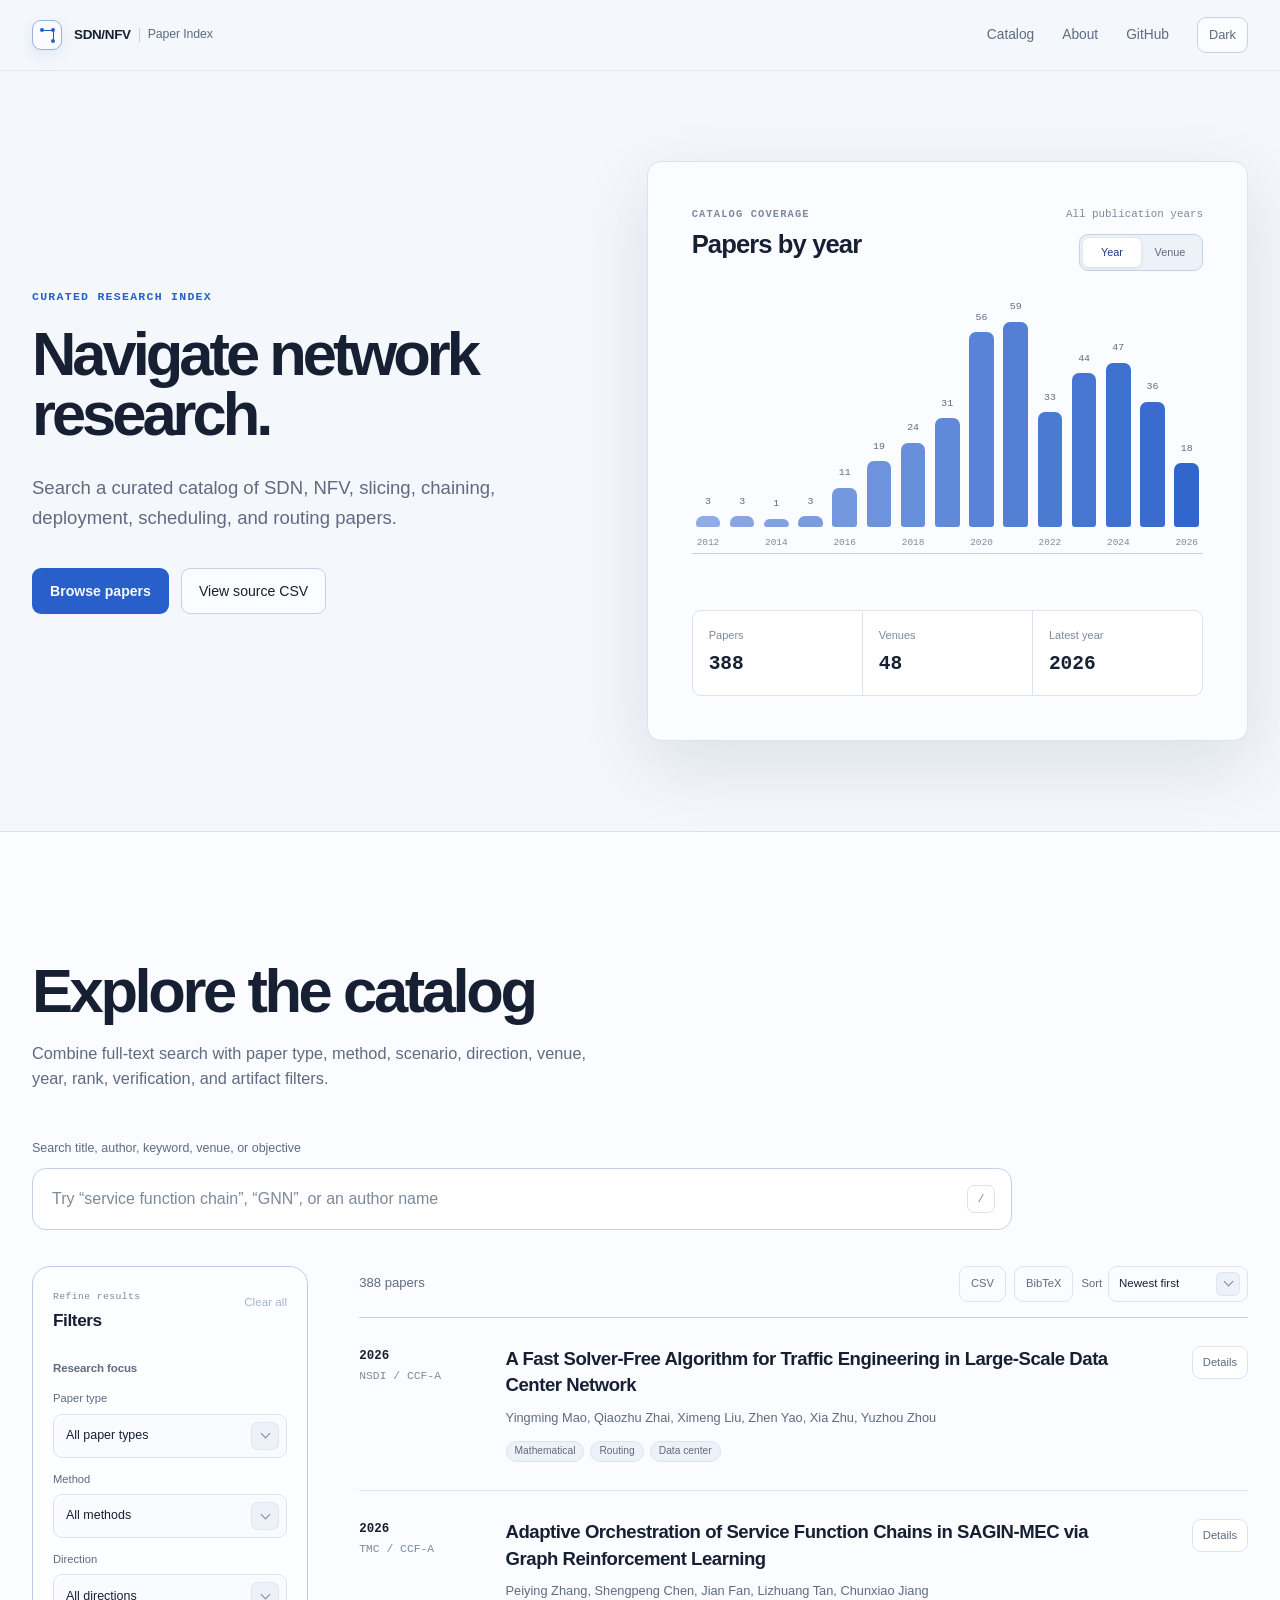
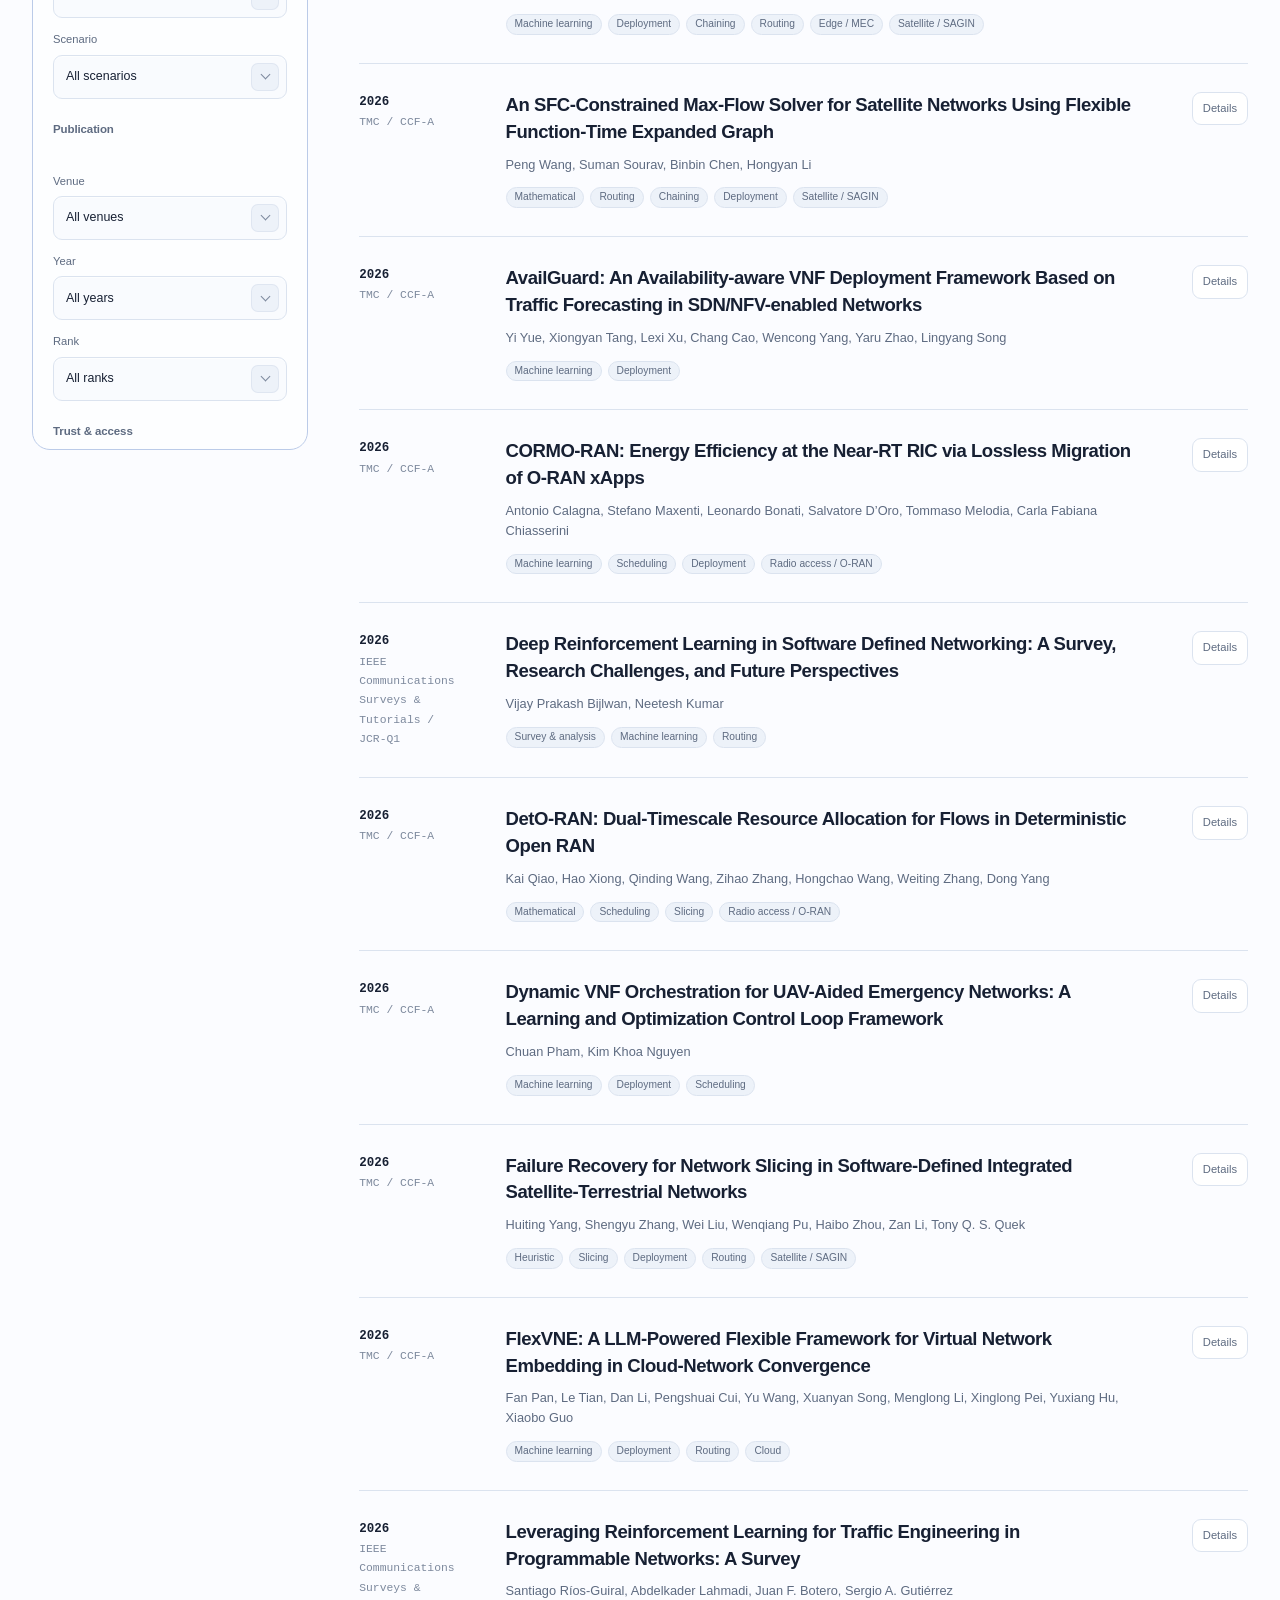
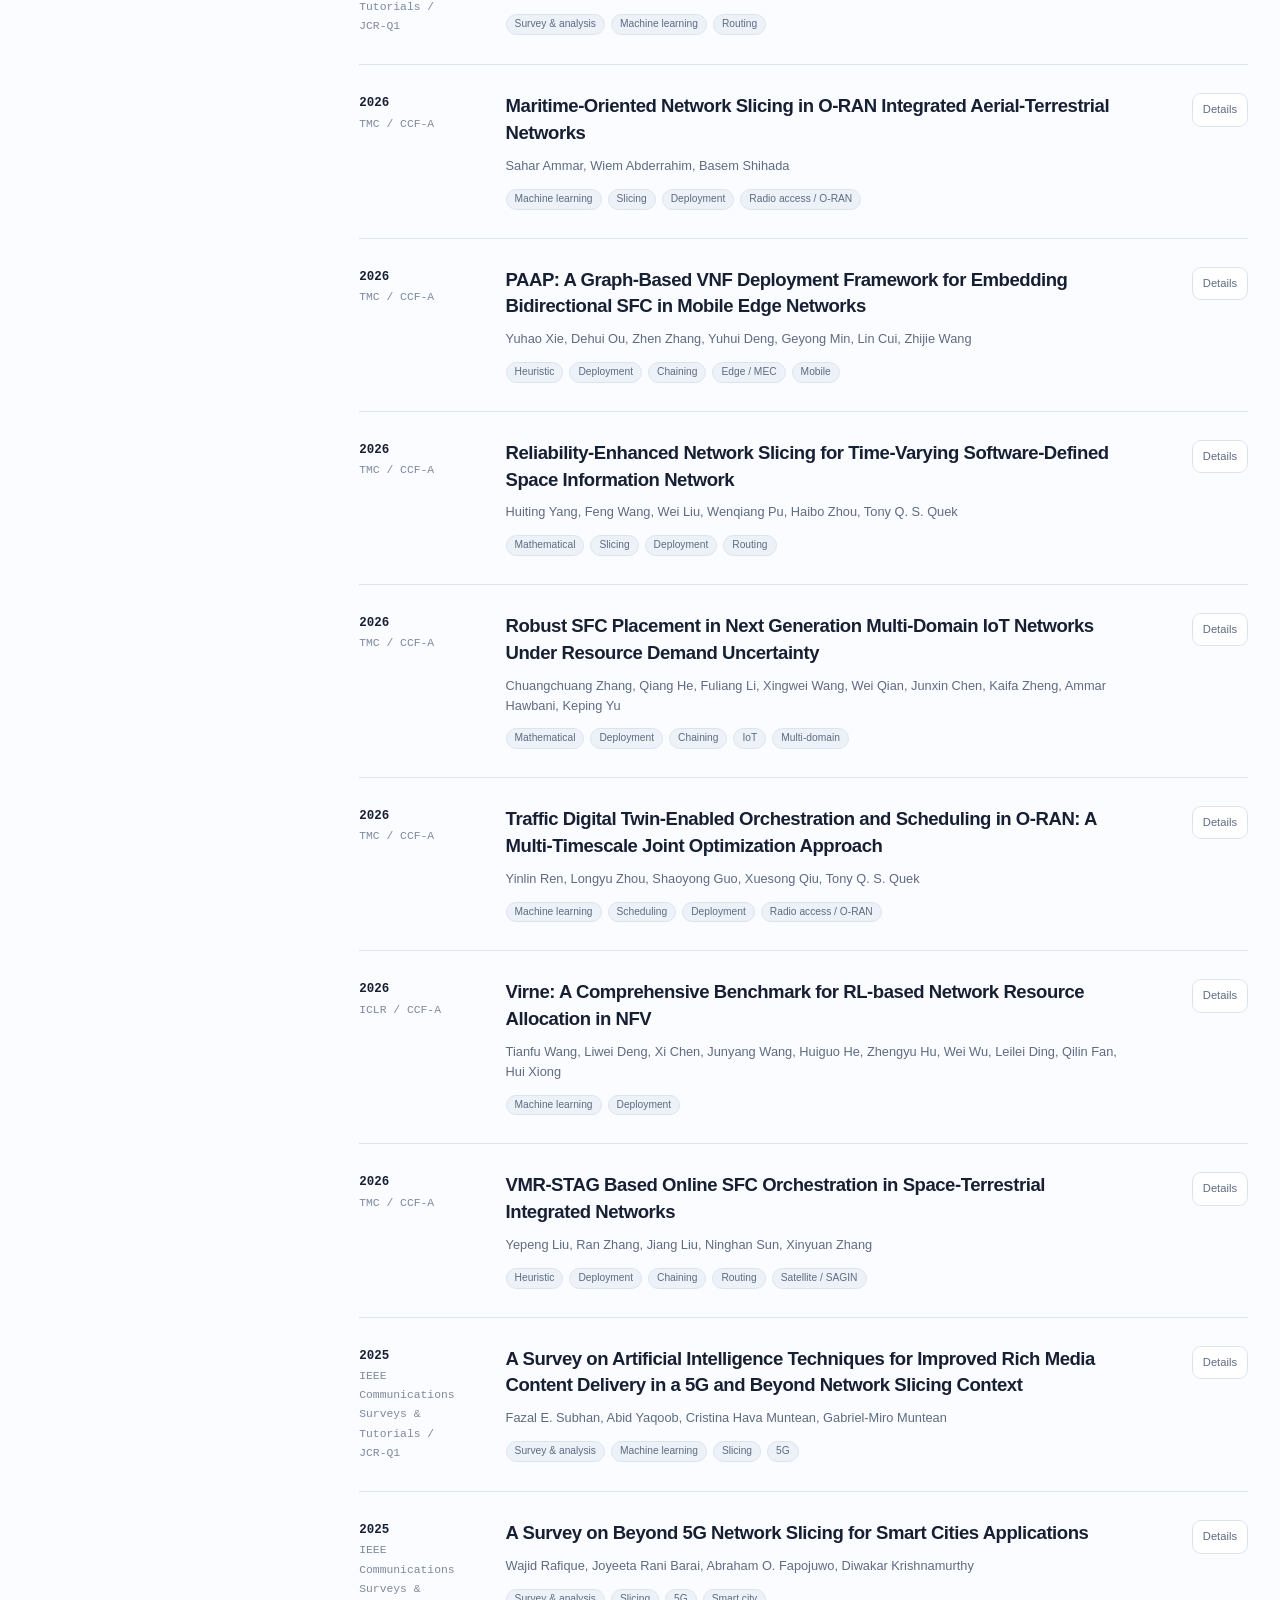
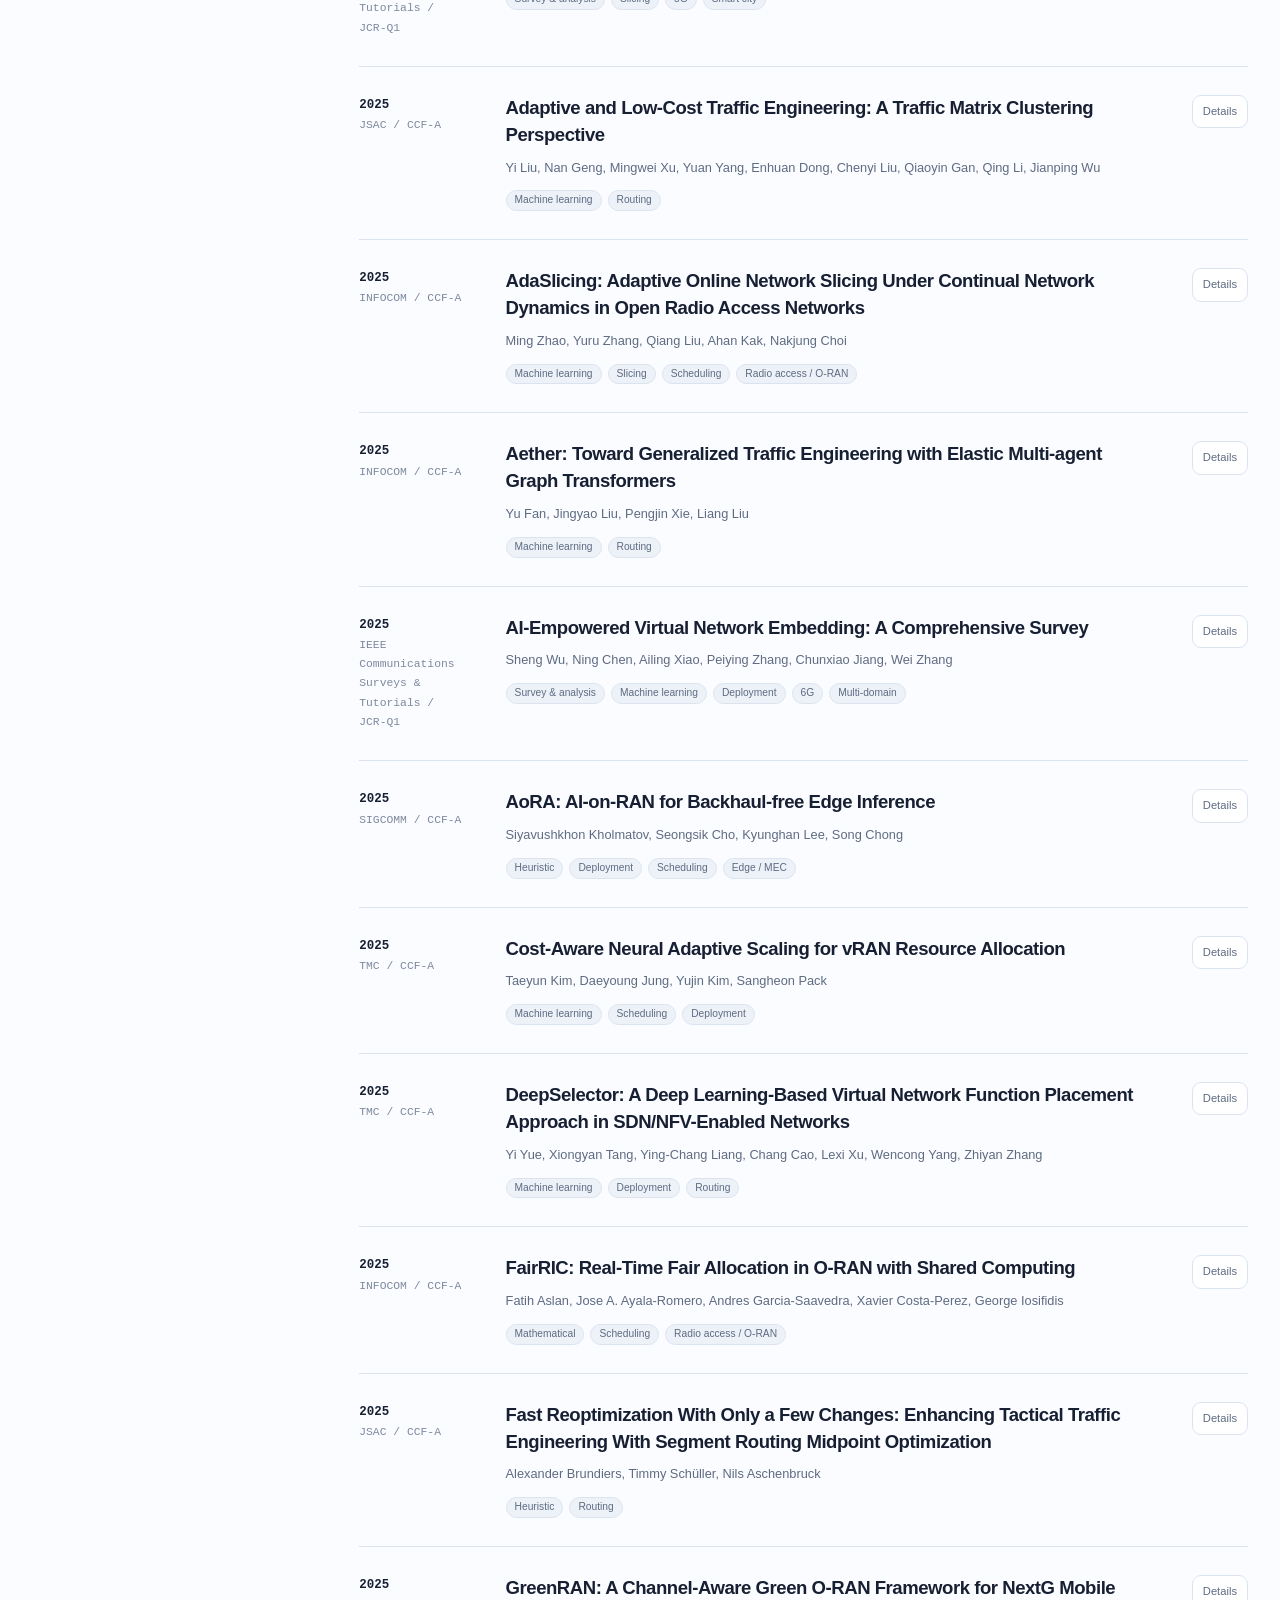
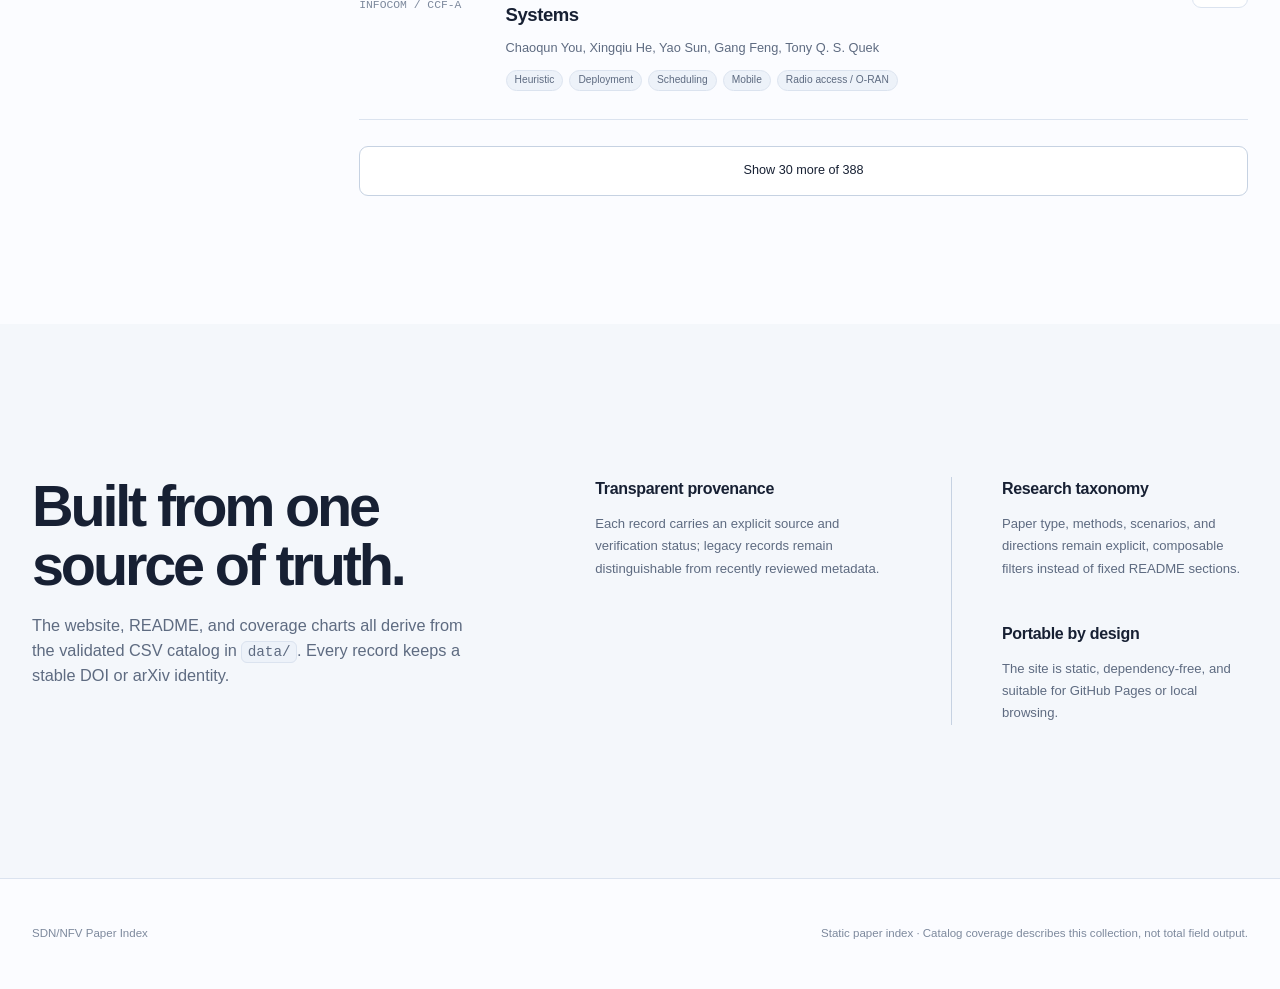
==== commit 964e6d00: "Refine catalog controls and branding" ====
--- a/index.html
+++ b/index.html
@@ -12,9 +12,11 @@
     <meta name="twitter:card" content="summary">
     <title>SDN/NFV Paper Index</title>
     <link rel="canonical" href="https://tianfuwang.tech/sdn-nfv-papers/">
-    <link rel="icon" href="data:image/svg+xml,%3Csvg xmlns='http://www.w3.org/2000/svg' viewBox='0 0 64 64'%3E%3Crect width='64' height='64' rx='18' fill='%232863eb'/%3E%3Cpath d='M18 20h28v7H25v7h17v7H25v9h-7z' fill='white'/%3E%3C/svg%3E">
+    <link rel="icon" href="data:image/svg+xml,%3Csvg xmlns='http://www.w3.org/2000/svg' viewBox='0 0 64 64'%3E%3Crect width='64' height='64' rx='18' fill='%23285fca'/%3E%3Cpath d='M20 21h24v22' fill='none' stroke='%23f8fbff' stroke-width='4' stroke-linecap='round' stroke-linejoin='round'/%3E%3Ccircle cx='20' cy='21' r='5' fill='%23f8fbff'/%3E%3Ccircle cx='44' cy='21' r='5' fill='%23f8fbff'/%3E%3Ccircle cx='44' cy='43' r='5' fill='%23f8fbff'/%3E%3C/svg%3E">
     <link rel="stylesheet" href="assets/site.css">
+    <link rel="stylesheet" href="assets/brand.css">
     <link rel="stylesheet" href="assets/filters.css">
+    <link rel="stylesheet" href="assets/selects.css">
     <link rel="stylesheet" href="assets/details.css">
     <link rel="stylesheet" href="assets/responsive.css">
     <script defer src="assets/exports.js"></script>
@@ -43,7 +45,11 @@
       <nav class="nav-shell" aria-label="Primary navigation">
         <a class="wordmark" href="#top" aria-label="SDN/NFV Paper Index home">
           <span class="wordmark-mark" aria-hidden="true"></span>
-          <span>SDN/NFV Index</span>
+          <span class="wordmark-copy">
+            <span class="wordmark-name">SDN/NFV</span>
+            <span class="wordmark-divider" aria-hidden="true"></span>
+            <span class="wordmark-descriptor">Paper Index</span>
+          </span>
         </a>
         <div class="nav-links">
           <a href="#catalog">Catalog</a>
--- a/assets/site.css
+++ b/assets/site.css
@@ -16,7 +16,7 @@
   --shadow: 0 24px 70px rgba(70, 91, 126, 0.14);
   --radius: 14px;
   --radius-small: 9px;
-  --font-sans: "Avenir Next", Avenir, "Segoe UI", Helvetica, Arial, sans-serif;
+  --font-sans: -apple-system, BlinkMacSystemFont, "Segoe UI", Helvetica, Arial, sans-serif;
   --font-mono: "SFMono-Regular", Consolas, "Liberation Mono", monospace;
 }
 
@@ -81,6 +81,13 @@
   text-rendering: optimizeLegibility;
 }
 
+h1,
+h2,
+h3,
+strong {
+  font-weight: 600;
+}
+
 button,
 input,
 select {
@@ -139,85 +146,6 @@
   margin-inline: auto;
 }
 
-.site-header {
-  position: sticky;
-  top: 0;
-  z-index: 10;
-  border-bottom: 1px solid color-mix(in srgb, var(--line) 86%, transparent);
-  background: color-mix(in srgb, var(--page) 88%, transparent);
-  backdrop-filter: blur(18px);
-  -webkit-backdrop-filter: blur(18px);
-}
-
-.nav-shell {
-  display: flex;
-  width: min(1400px, calc(100% - 64px));
-  min-height: 70px;
-  margin-inline: auto;
-  align-items: center;
-  justify-content: space-between;
-  gap: 32px;
-}
-
-.wordmark {
-  display: inline-flex;
-  align-items: center;
-  gap: 11px;
-  font-size: 0.94rem;
-  font-weight: 720;
-  letter-spacing: -0.015em;
-  white-space: nowrap;
-}
-
-.wordmark-mark {
-  position: relative;
-  display: inline-block;
-  width: 22px;
-  height: 22px;
-  border: 2px solid var(--accent);
-  border-radius: 6px;
-}
-
-.wordmark-mark::after {
-  position: absolute;
-  inset: 5px;
-  border-radius: 3px;
-  background: var(--accent);
-  content: "";
-}
-
-.nav-links {
-  display: flex;
-  align-items: center;
-  gap: 28px;
-  color: var(--text-soft);
-  font-size: 0.86rem;
-  font-weight: 650;
-  white-space: nowrap;
-}
-
-.nav-links a,
-.theme-toggle {
-  transition: color 180ms ease, transform 180ms ease;
-}
-
-.nav-links a:hover,
-.theme-toggle:hover {
-  color: var(--text);
-}
-
-.theme-toggle {
-  border: 1px solid var(--line-strong);
-  border-radius: var(--radius-small);
-  background: var(--surface);
-  padding: 7px 11px;
-  cursor: pointer;
-  color: var(--text-soft);
-  font-size: 0.8rem;
-  font-weight: 700;
-}
-
-.theme-toggle:active,
 .button:active,
 .load-more:active {
   transform: translateY(1px);
@@ -242,7 +170,7 @@
   color: var(--accent);
   font-family: var(--font-mono);
   font-size: 0.72rem;
-  font-weight: 760;
+  font-weight: 600;
   letter-spacing: 0.11em;
   text-transform: uppercase;
 }
@@ -251,7 +179,7 @@
   max-width: 720px;
   margin: 0;
   font-size: clamp(3.2rem, 4.8vw, 5rem);
-  font-weight: 650;
+  font-weight: 600;
   letter-spacing: -0.065em;
   line-height: 0.98;
 }
@@ -281,7 +209,7 @@
   padding: 10px 17px;
   cursor: pointer;
   font-size: 0.88rem;
-  font-weight: 720;
+  font-weight: 500;
   line-height: 1;
   white-space: nowrap;
   transition: background 180ms ease, border-color 180ms ease, color 180ms ease, transform 180ms ease;
@@ -290,6 +218,7 @@
 .button-primary {
   background: var(--accent);
   color: #f8fbff;
+  font-weight: 600;
 }
 
 :root[data-theme="dark"] .button-primary {
@@ -370,7 +299,7 @@
   cursor: pointer;
   color: var(--text-soft);
   font-size: 0.68rem;
-  font-weight: 720;
+  font-weight: 500;
   transition: background 180ms ease, color 180ms ease, transform 180ms ease;
 }
 
@@ -467,14 +396,14 @@
 .venue-name {
   overflow: hidden;
   color: var(--text-soft);
-  font-weight: 700;
+  font-weight: 500;
   text-overflow: ellipsis;
   white-space: nowrap;
 }
 
 .venue-count {
   color: var(--text);
-  font-weight: 760;
+  font-weight: 600;
   text-align: right;
 }
 
@@ -524,14 +453,14 @@
 .hero-stats dt {
   color: var(--text-faint);
   font-size: 0.69rem;
-  font-weight: 650;
+  font-weight: 500;
 }
 
 .hero-stats dd {
   margin: 5px 0 0;
   font-family: var(--font-mono);
   font-size: 1.22rem;
-  font-weight: 760;
+  font-weight: 600;
 }
 
 .catalog-section {
@@ -548,7 +477,7 @@
 .about-copy h2 {
   margin: 0;
   font-size: clamp(2.3rem, 4.8vw, 4.8rem);
-  font-weight: 630;
+  font-weight: 600;
   letter-spacing: -0.055em;
   line-height: 1.02;
 }
@@ -571,7 +500,7 @@
   margin-bottom: 9px;
   color: var(--text-soft);
   font-size: 0.78rem;
-  font-weight: 700;
+  font-weight: 500;
 }
 
 .search-control {
@@ -631,7 +560,7 @@
 .sort-control > span {
   color: var(--text-soft);
   font-size: 0.7rem;
-  font-weight: 700;
+  font-weight: 500;
 }
 
 select {
@@ -675,7 +604,7 @@
   margin: 0;
   color: var(--text-soft);
   font-size: 0.82rem;
-  font-weight: 660;
+  font-weight: 500;
   font-variant-numeric: tabular-nums;
 }
 
@@ -703,7 +632,7 @@
   cursor: pointer;
   color: var(--text-soft);
   font-size: 0.7rem;
-  font-weight: 720;
+  font-weight: 500;
 }
 
 .toolbar-button:not(:disabled):hover {
@@ -743,13 +672,14 @@
   display: block;
   color: var(--text);
   font-size: 0.78rem;
+  font-weight: 600;
 }
 
 .paper-title {
   display: inline;
   color: var(--text);
   font-size: clamp(1.02rem, 1.45vw, 1.24rem);
-  font-weight: 680;
+  font-weight: 600;
   letter-spacing: -0.025em;
   line-height: 1.4;
   text-decoration-thickness: 1px;
@@ -782,7 +712,7 @@
   padding: 3px 8px;
   color: var(--text-soft);
   font-size: 0.64rem;
-  font-weight: 680;
+  font-weight: 500;
   line-height: 1.25;
 }
 
@@ -801,7 +731,7 @@
   cursor: pointer;
   color: var(--text-soft);
   font-size: 0.7rem;
-  font-weight: 720;
+  font-weight: 500;
   transition: border-color 180ms ease, color 180ms ease, transform 180ms ease;
 }
 
@@ -824,7 +754,7 @@
   cursor: pointer;
   color: var(--text);
   font-size: 0.79rem;
-  font-weight: 720;
+  font-weight: 500;
   transition: border-color 180ms ease, color 180ms ease, transform 180ms ease;
 }
 
@@ -895,7 +825,7 @@
 
 .method-grid dt {
   font-size: 1rem;
-  font-weight: 720;
+  font-weight: 600;
   letter-spacing: -0.02em;
 }
 
--- a/assets/brand.css
+++ b/assets/brand.css
@@ -0,0 +1,135 @@
+.site-header {
+  position: sticky;
+  top: 0;
+  z-index: 10;
+  border-bottom: 1px solid color-mix(in srgb, var(--line) 86%, transparent);
+  background: color-mix(in srgb, var(--page) 88%, transparent);
+  backdrop-filter: blur(18px);
+  -webkit-backdrop-filter: blur(18px);
+}
+
+.nav-shell {
+  display: flex;
+  width: min(1400px, calc(100% - 64px));
+  min-height: 70px;
+  margin-inline: auto;
+  align-items: center;
+  justify-content: space-between;
+  gap: 32px;
+}
+
+.wordmark {
+  display: inline-flex;
+  align-items: center;
+  gap: 12px;
+  white-space: nowrap;
+}
+
+.wordmark-mark {
+  position: relative;
+  display: inline-block;
+  width: 30px;
+  height: 30px;
+  flex: 0 0 30px;
+  border: 1px solid color-mix(in srgb, var(--accent) 38%, var(--line));
+  border-radius: 9px;
+  background: color-mix(in srgb, var(--surface-strong) 78%, var(--accent-soft) 22%);
+  box-shadow: inset 0 1px 0 color-mix(in srgb, var(--surface-strong) 78%, transparent),
+    0 5px 14px color-mix(in srgb, var(--accent) 10%, transparent);
+  transition: border-color 180ms ease, background-color 180ms ease, transform 180ms ease;
+}
+
+.wordmark-mark::before {
+  position: absolute;
+  left: 7px;
+  top: 7px;
+  z-index: 1;
+  width: 4px;
+  height: 4px;
+  border-radius: 50%;
+  background: var(--accent);
+  box-shadow: 11px 0 0 var(--accent), 11px 11px 0 var(--accent);
+  content: "";
+}
+
+.wordmark-mark::after {
+  position: absolute;
+  left: 9px;
+  top: 9px;
+  width: 11px;
+  height: 11px;
+  border-top: 1.5px solid color-mix(in srgb, var(--accent) 84%, var(--text));
+  border-right: 1.5px solid color-mix(in srgb, var(--accent) 84%, var(--text));
+  content: "";
+}
+
+.wordmark:hover .wordmark-mark {
+  border-color: color-mix(in srgb, var(--accent) 68%, var(--line));
+  background: color-mix(in srgb, var(--surface-strong) 62%, var(--accent-soft) 38%);
+  transform: translateY(-1px);
+}
+
+.wordmark-copy {
+  display: inline-flex;
+  align-items: center;
+  gap: 8px;
+}
+
+.wordmark-name {
+  font-size: 0.84rem;
+  font-weight: 600;
+  letter-spacing: -0.025em;
+}
+
+.wordmark-divider {
+  width: 1px;
+  height: 14px;
+  background: var(--line-strong);
+}
+
+.wordmark-descriptor {
+  color: var(--text-soft);
+  font-size: 0.77rem;
+  font-weight: 400;
+  letter-spacing: -0.01em;
+  transition: color 180ms ease;
+}
+
+.wordmark:hover .wordmark-descriptor {
+  color: var(--text);
+}
+
+.nav-links {
+  display: flex;
+  align-items: center;
+  gap: 28px;
+  color: var(--text-soft);
+  font-size: 0.86rem;
+  font-weight: 500;
+  white-space: nowrap;
+}
+
+.nav-links a,
+.theme-toggle {
+  transition: color 180ms ease, transform 180ms ease;
+}
+
+.nav-links a:hover,
+.theme-toggle:hover {
+  color: var(--text);
+}
+
+.theme-toggle {
+  border: 1px solid var(--line-strong);
+  border-radius: var(--radius-small);
+  background: var(--surface);
+  padding: 7px 11px;
+  cursor: pointer;
+  color: var(--text-soft);
+  font-size: 0.8rem;
+  font-weight: 500;
+}
+
+.theme-toggle:active {
+  transform: translateY(1px);
+}
--- a/assets/filters.css
+++ b/assets/filters.css
@@ -48,7 +48,7 @@
   color: #ffffff;
   font-family: var(--font-mono);
   font-size: 0.62rem;
-  font-weight: 720;
+  font-weight: 600;
   vertical-align: 2px;
 }
 
@@ -58,7 +58,7 @@
   cursor: pointer;
   color: var(--accent-ink);
   font-size: 0.73rem;
-  font-weight: 740;
+  font-weight: 500;
   transition: color 180ms ease, opacity 180ms ease, transform 180ms ease;
 }
 
@@ -100,7 +100,7 @@
   padding: 0;
   color: var(--text-soft);
   font-size: 0.72rem;
-  font-weight: 760;
+  font-weight: 600;
   letter-spacing: -0.01em;
 }
 
@@ -142,10 +142,15 @@
   transition: border-color 180ms ease, transform 180ms ease;
 }
 
+.filter-field.has-custom-select::before,
+.filter-field.has-custom-select::after {
+  display: none;
+}
+
 .filter-field > span {
   color: var(--text-soft);
   font-size: 0.7rem;
-  font-weight: 700;
+  font-weight: 500;
   transition: color 180ms ease;
 }
 
@@ -155,8 +160,14 @@
   background: color-mix(in srgb, var(--surface) 88%, var(--surface-subtle) 12%);
   padding-right: 48px;
   overflow: hidden;
-  font-weight: 620;
+  font-weight: 500;
   text-overflow: ellipsis;
+}
+
+.filter-field .custom-select .select-trigger {
+  height: 44px;
+  background: color-mix(in srgb, var(--surface) 88%, var(--surface-subtle) 12%);
+  font-weight: 500;
 }
 
 .filter-field:hover::after,
@@ -174,11 +185,23 @@
   background: var(--surface-strong);
 }
 
+.filter-field:hover .select-trigger,
+.filter-field .custom-select.is-open .select-trigger {
+  border-color: color-mix(in srgb, var(--line-strong) 72%, var(--accent) 28%);
+  background: var(--surface-strong);
+}
+
 .filter-field.is-active > span {
   color: var(--accent-ink);
 }
 
 .filter-field.is-active select {
+  border-color: color-mix(in srgb, var(--accent) 56%, var(--line));
+  background: color-mix(in srgb, var(--surface) 72%, var(--accent-soft) 28%);
+  box-shadow: inset 3px 0 0 var(--accent);
+}
+
+.filter-field.is-active .select-trigger {
   border-color: color-mix(in srgb, var(--accent) 56%, var(--line));
   background: color-mix(in srgb, var(--surface) 72%, var(--accent-soft) 28%);
   box-shadow: inset 3px 0 0 var(--accent);
@@ -218,7 +241,7 @@
   cursor: pointer;
   color: var(--accent-ink);
   font-size: 0.69rem;
-  font-weight: 680;
+  font-weight: 500;
   line-height: 1.2;
   transition: border-color 180ms ease, background-color 180ms ease, transform 180ms ease;
 }
@@ -233,7 +256,7 @@
 }
 
 .active-filter strong {
-  font-weight: 780;
+  font-weight: 600;
 }
 
 .active-filter-mark {
--- a/assets/selects.css
+++ b/assets/selects.css
@@ -0,0 +1,223 @@
+.native-select-control {
+  display: none;
+}
+
+.custom-select {
+  position: relative;
+  width: 100%;
+  min-width: 0;
+}
+
+.select-trigger {
+  display: flex;
+  width: 100%;
+  min-width: 0;
+  height: 42px;
+  align-items: center;
+  justify-content: space-between;
+  gap: 12px;
+  border: 1px solid var(--line);
+  border-radius: var(--radius-small);
+  background: var(--surface);
+  box-shadow: inset 0 1px 0 color-mix(in srgb, var(--surface-strong) 72%, transparent);
+  padding: 0 7px 0 12px;
+  cursor: pointer;
+  color: var(--text);
+  font-size: 0.78rem;
+  text-align: left;
+  transition: border-color 160ms ease, background-color 160ms ease, box-shadow 160ms ease, transform 160ms ease;
+}
+
+.select-trigger:hover {
+  border-color: var(--line-strong);
+  background: var(--surface-strong);
+}
+
+.select-trigger:active {
+  transform: translateY(1px);
+}
+
+.select-trigger:focus-visible {
+  border-color: var(--accent);
+  box-shadow: 0 0 0 3px color-mix(in srgb, var(--accent) 14%, transparent),
+    inset 0 1px 0 color-mix(in srgb, var(--surface-strong) 72%, transparent);
+  outline: 0;
+}
+
+.custom-select.is-open .select-trigger {
+  border-color: color-mix(in srgb, var(--accent) 62%, var(--line));
+  background: var(--surface-strong);
+  box-shadow: 0 0 0 3px color-mix(in srgb, var(--accent) 11%, transparent),
+    inset 0 1px 0 color-mix(in srgb, var(--surface-strong) 72%, transparent);
+}
+
+.select-value {
+  min-width: 0;
+  overflow: hidden;
+  text-overflow: ellipsis;
+  white-space: nowrap;
+}
+
+.select-chevron {
+  position: relative;
+  display: grid;
+  width: 28px;
+  height: 28px;
+  flex: 0 0 28px;
+  place-items: center;
+  border: 1px solid color-mix(in srgb, var(--line) 74%, transparent);
+  border-radius: 7px;
+  background: var(--surface-subtle);
+  transition: border-color 160ms ease, background-color 160ms ease;
+}
+
+.select-chevron::after {
+  width: 6px;
+  height: 6px;
+  border-right: 1.5px solid var(--text-faint);
+  border-bottom: 1.5px solid var(--text-faint);
+  content: "";
+  transform: translateY(-2px) rotate(45deg);
+  transition: border-color 160ms ease, transform 160ms ease;
+}
+
+.select-trigger:hover .select-chevron,
+.custom-select.is-open .select-chevron {
+  border-color: color-mix(in srgb, var(--accent) 24%, var(--line));
+  background: color-mix(in srgb, var(--surface-subtle) 70%, var(--accent-soft) 30%);
+}
+
+.select-trigger:hover .select-chevron::after,
+.custom-select.is-open .select-chevron::after {
+  border-color: var(--accent-ink);
+}
+
+.custom-select.is-open .select-chevron::after {
+  transform: translateY(2px) rotate(225deg);
+}
+
+.select-menu {
+  position: fixed;
+  z-index: 40;
+  max-height: min(320px, calc(100dvh - 32px));
+  overflow: hidden;
+  border: 1px solid color-mix(in srgb, var(--line-strong) 78%, var(--accent) 22%);
+  border-radius: 12px;
+  background: color-mix(in srgb, var(--surface-strong) 97%, var(--accent-soft) 3%);
+  box-shadow: 0 22px 50px color-mix(in srgb, var(--text) 15%, transparent),
+    0 4px 14px color-mix(in srgb, var(--text) 9%, transparent),
+    inset 0 1px 0 color-mix(in srgb, var(--surface-strong) 78%, transparent);
+  padding: 6px;
+  transform-origin: top center;
+  animation: select-menu-enter 130ms cubic-bezier(0.16, 1, 0.3, 1);
+}
+
+.select-menu[data-placement="top"] {
+  transform-origin: bottom center;
+}
+
+.select-options {
+  display: grid;
+  max-height: min(306px, calc(100dvh - 46px));
+  gap: 2px;
+  overflow-y: auto;
+  overscroll-behavior: contain;
+  padding: 1px;
+  scrollbar-color: var(--line-strong) transparent;
+  scrollbar-width: thin;
+}
+
+.select-option {
+  position: relative;
+  display: flex;
+  width: 100%;
+  min-height: 38px;
+  align-items: center;
+  border-radius: 7px;
+  background: transparent;
+  padding: 8px 34px 8px 10px;
+  cursor: pointer;
+  color: var(--text-soft);
+  font-size: 0.76rem;
+  font-weight: 400;
+  line-height: 1.25;
+  text-align: left;
+  transition: background-color 120ms ease, color 120ms ease;
+}
+
+.select-option:hover,
+.select-option.is-highlighted {
+  background: var(--surface-subtle);
+  color: var(--text);
+}
+
+.select-option[aria-selected="true"] {
+  background: color-mix(in srgb, var(--accent-soft) 74%, var(--surface) 26%);
+  color: var(--accent-ink);
+  font-weight: 600;
+}
+
+.select-option[aria-selected="true"]::after {
+  position: absolute;
+  right: 13px;
+  top: 50%;
+  width: 8px;
+  height: 4px;
+  border-bottom: 1.7px solid var(--accent);
+  border-left: 1.7px solid var(--accent);
+  content: "";
+  transform: translateY(-65%) rotate(-45deg);
+}
+
+.select-option:focus-visible {
+  outline: 2px solid color-mix(in srgb, var(--accent) 68%, transparent);
+  outline-offset: -2px;
+}
+
+.custom-select--compact {
+  min-width: 140px;
+}
+
+.custom-select--compact .select-trigger {
+  height: 36px;
+  min-width: 140px;
+  padding-left: 10px;
+  font-size: 0.72rem;
+  font-weight: 500;
+}
+
+.custom-select--compact .select-chevron {
+  width: 24px;
+  height: 24px;
+  flex-basis: 24px;
+  border-radius: 6px;
+}
+
+@keyframes select-menu-enter {
+  from {
+    opacity: 0;
+    transform: translateY(-4px) scale(0.985);
+  }
+
+  to {
+    opacity: 1;
+    transform: translateY(0) scale(1);
+  }
+}
+
+@media (max-width: 560px) {
+  .select-menu {
+    border-radius: 11px;
+  }
+
+  .select-option {
+    min-height: 42px;
+    font-size: 0.78rem;
+  }
+}
+
+@media (prefers-reduced-motion: reduce) {
+  .select-menu {
+    animation: none;
+  }
+}
--- a/assets/details.css
+++ b/assets/details.css
@@ -30,7 +30,7 @@
   cursor: pointer;
   color: var(--text-soft);
   font-size: 0.7rem;
-  font-weight: 700;
+  font-weight: 500;
 }
 
 .dialog-meta {
@@ -38,14 +38,14 @@
   color: var(--accent-ink);
   font-family: var(--font-mono);
   font-size: 0.72rem;
-  font-weight: 700;
+  font-weight: 500;
 }
 
 .dialog-title {
   max-width: 90%;
   margin: 0;
   font-size: clamp(1.45rem, 2.4vw, 2.05rem);
-  font-weight: 680;
+  font-weight: 600;
   letter-spacing: -0.035em;
   line-height: 1.18;
 }
@@ -75,13 +75,13 @@
 .dialog-details dt {
   color: var(--text-faint);
   font-size: 0.65rem;
-  font-weight: 700;
+  font-weight: 500;
 }
 
 .dialog-details dd {
   margin: 5px 0 0;
   font-size: 0.79rem;
-  font-weight: 650;
+  font-weight: 500;
 }
 
 .dialog-section {
@@ -111,7 +111,7 @@
   min-height: 40px;
   padding: 9px 13px;
   font-size: 0.84rem;
-  font-weight: 600;
+  font-weight: 500;
   letter-spacing: 0;
 }
 
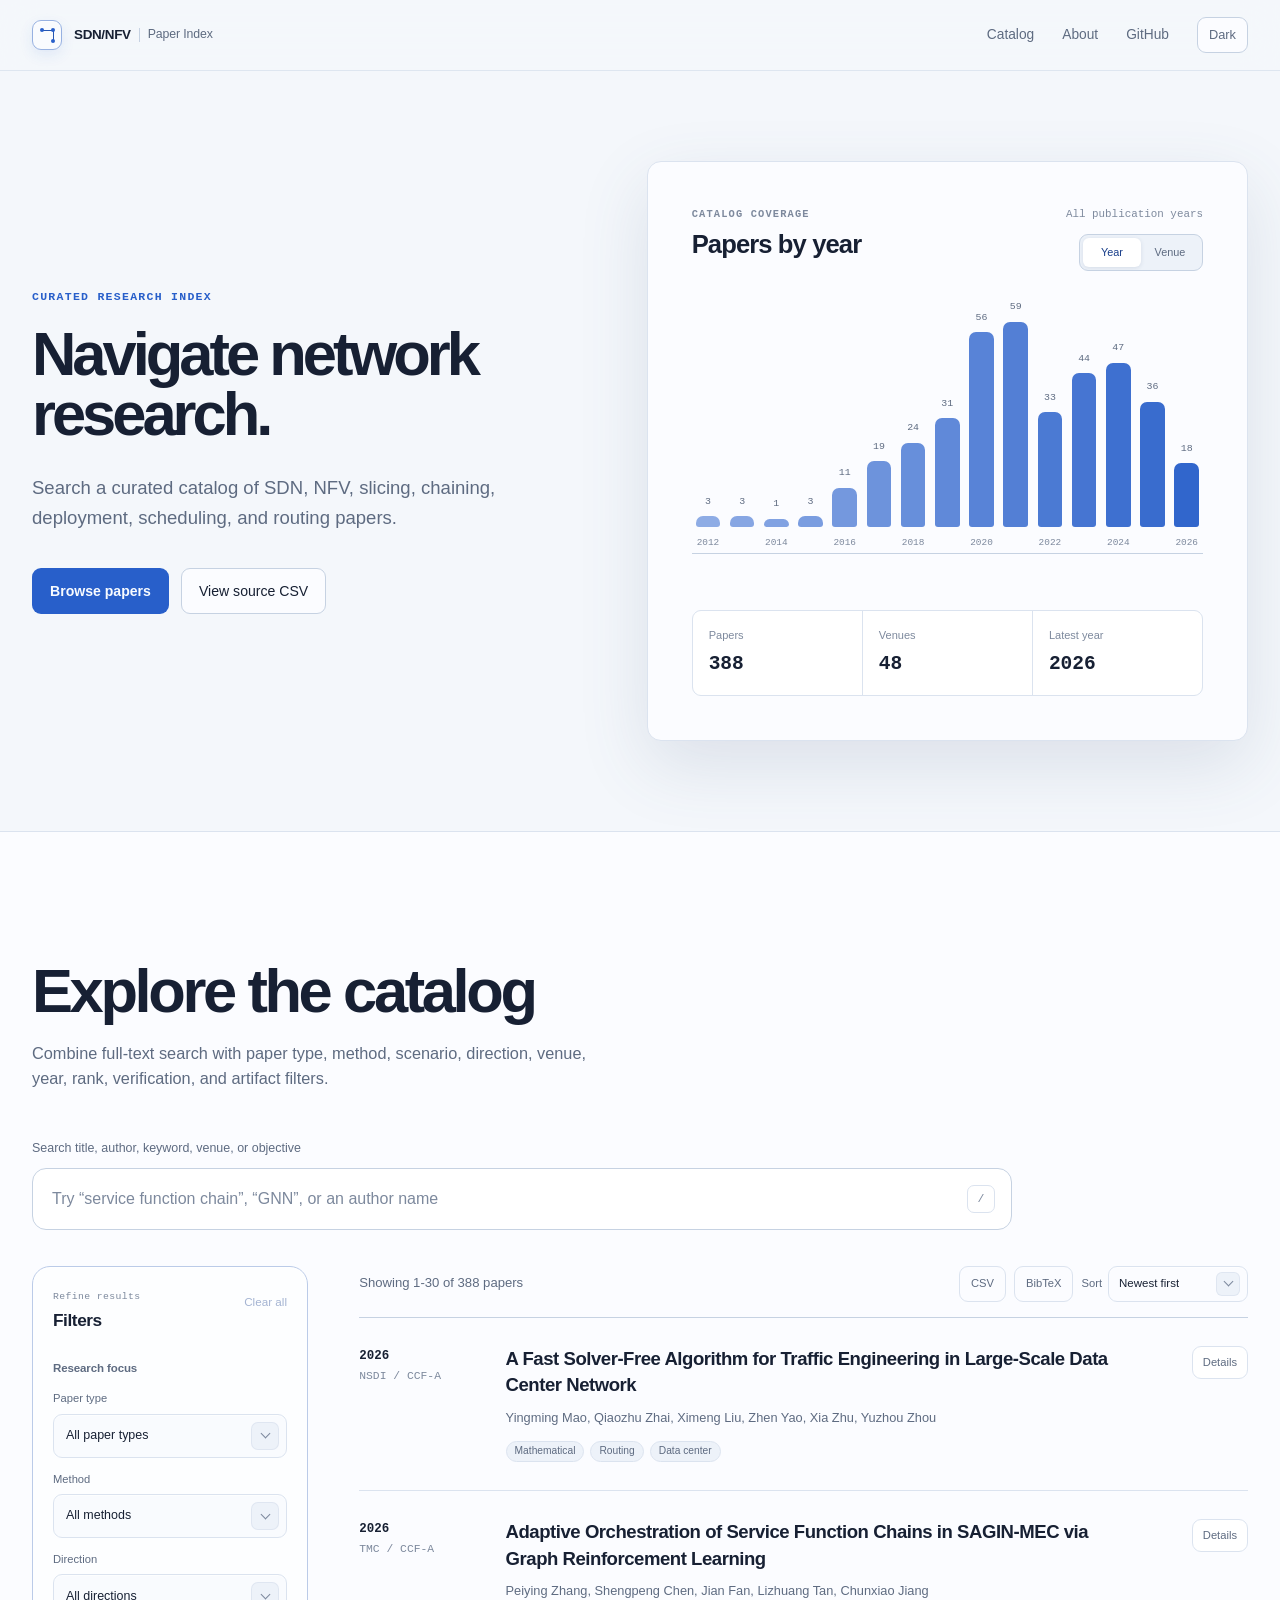
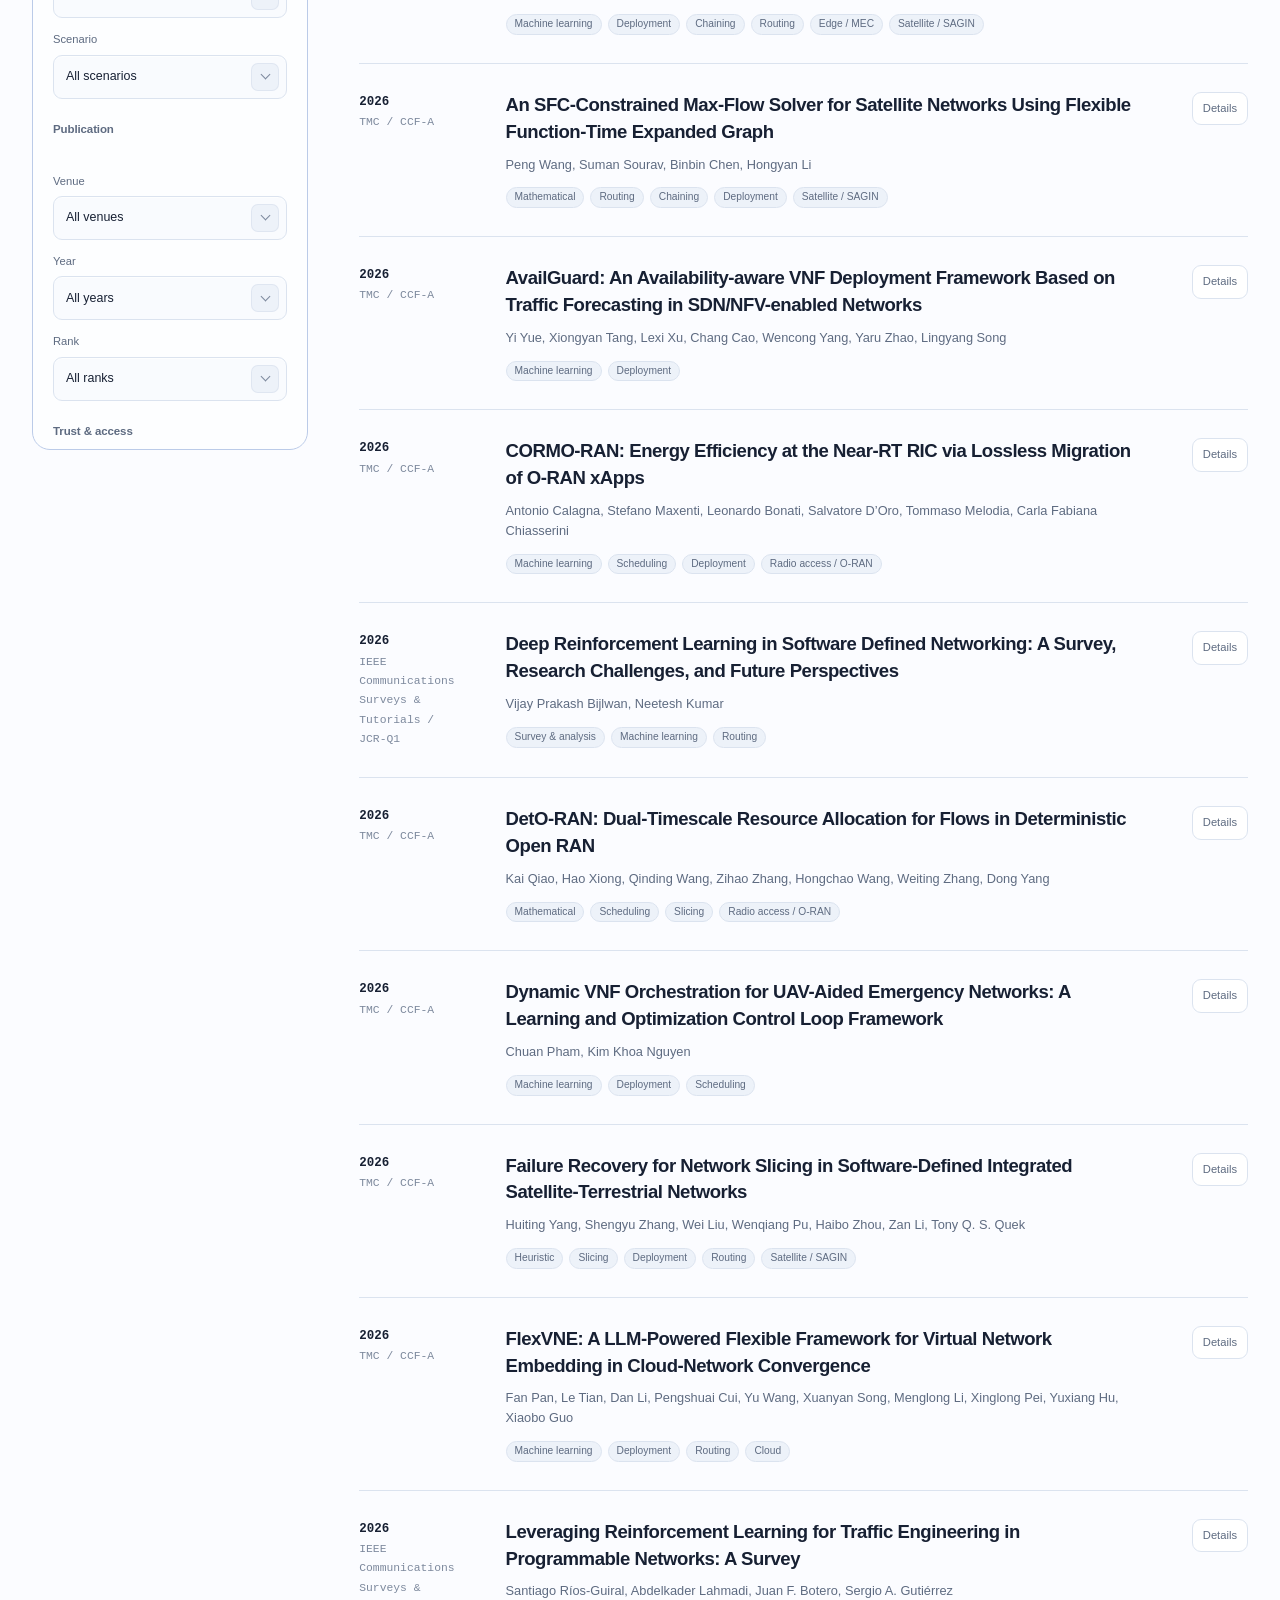
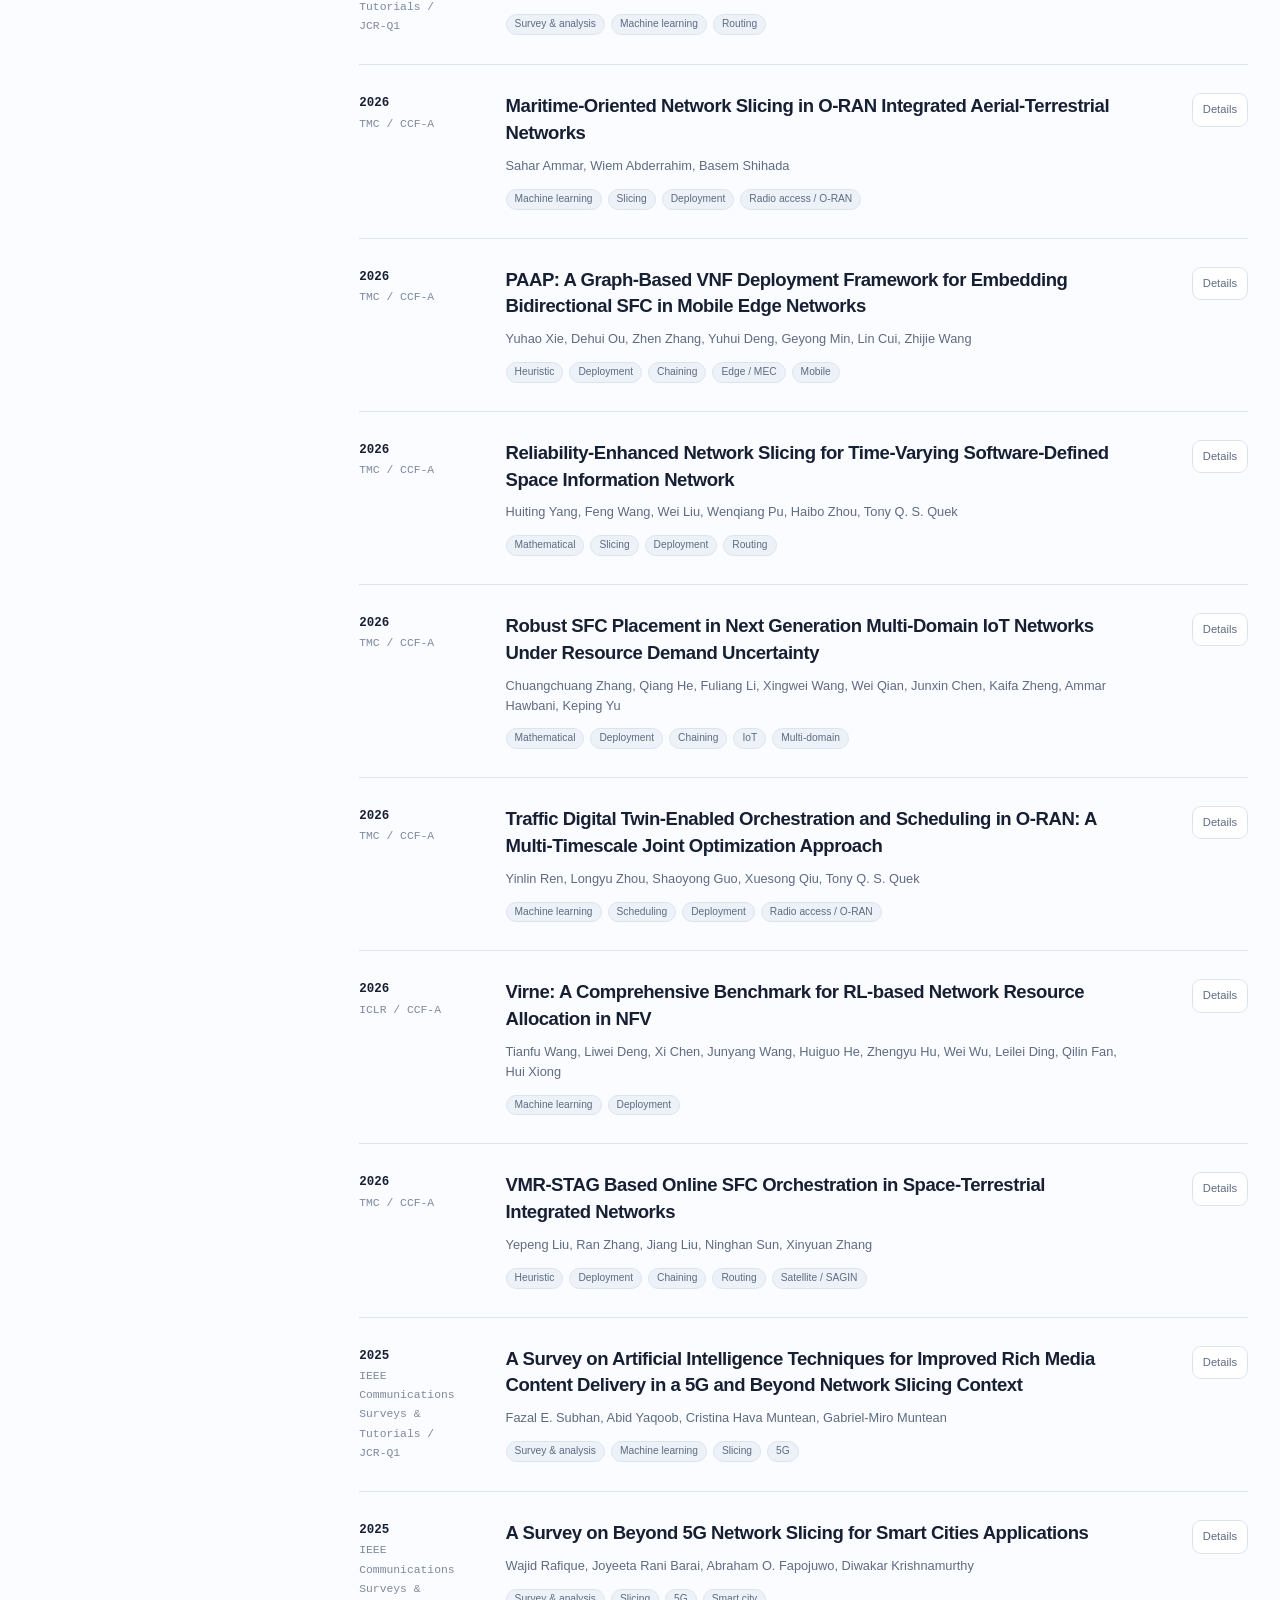
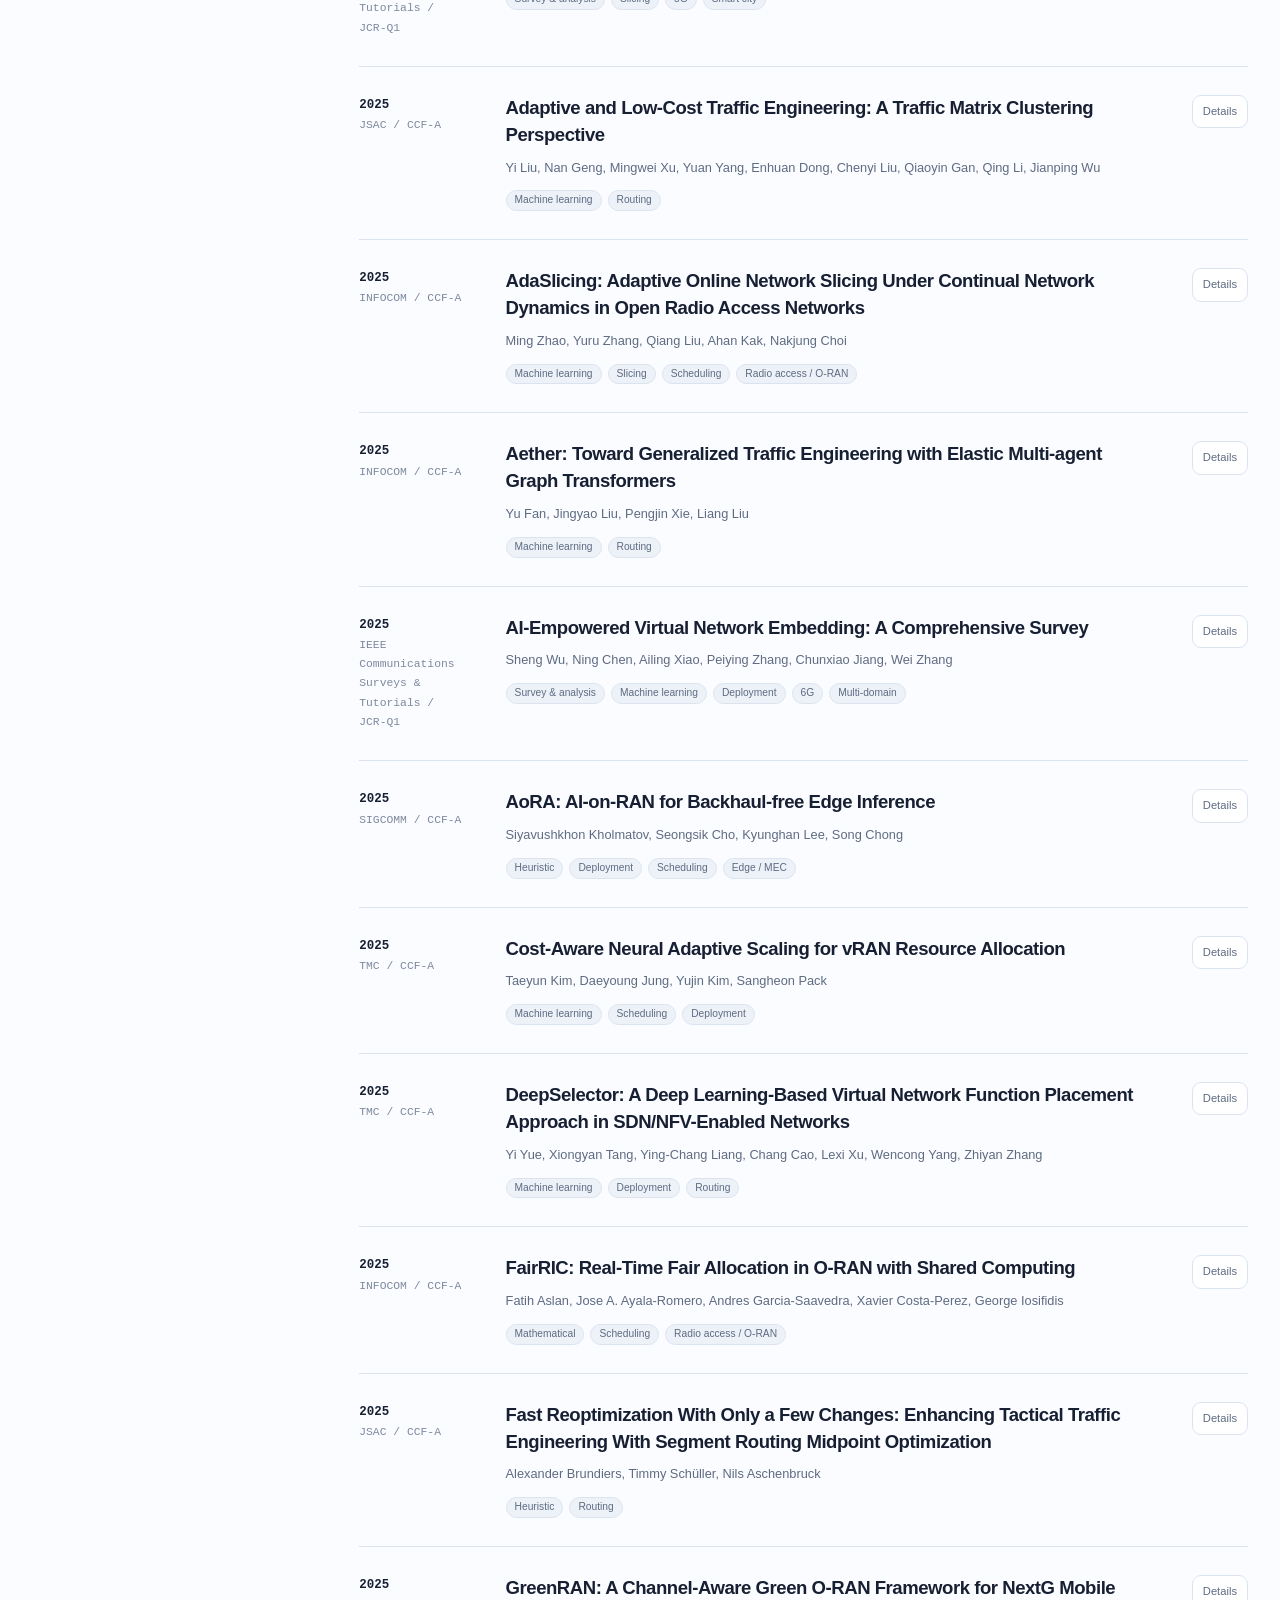
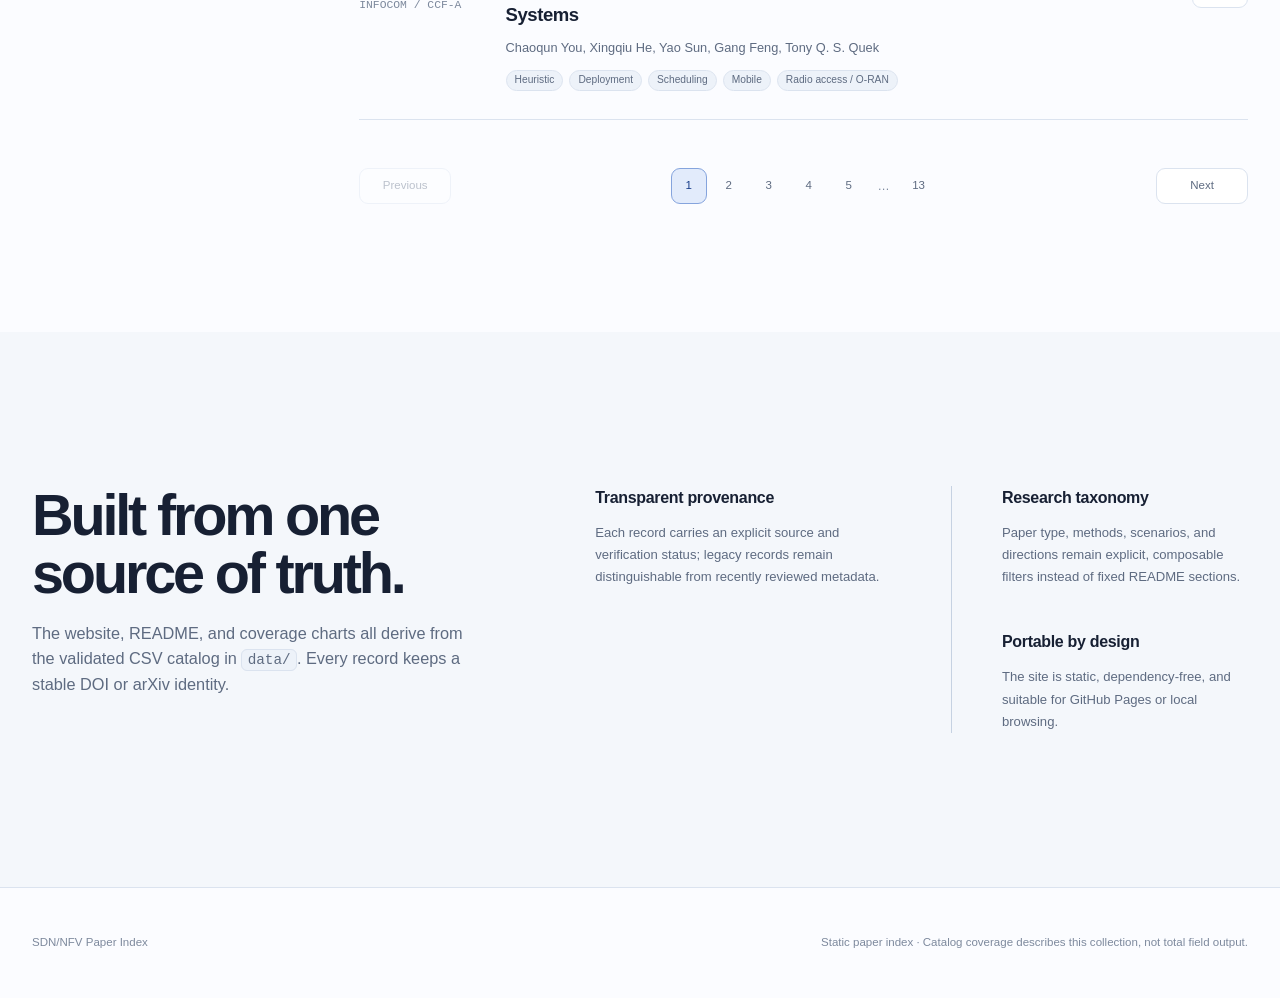
==== commit d5d7bd39: "Add catalog pagination" ====
--- a/index.html
+++ b/index.html
@@ -211,7 +211,7 @@
 
             <div class="results-panel">
               <div class="results-toolbar">
-                <p id="result-count" role="status" aria-live="polite">Loading catalog</p>
+                <p id="result-count" role="status" aria-live="polite" tabindex="-1">Loading catalog</p>
                 <div class="results-actions">
                   <button class="toolbar-button" id="export-csv" type="button" title="Download filtered results as CSV">CSV</button>
                   <button class="toolbar-button" id="export-bibtex" type="button" title="Download filtered results as BibTeX">BibTeX</button>
@@ -237,7 +237,7 @@
                 <p>Broaden the query or reset the filters to return to the full catalog.</p>
                 <button class="button button-secondary" id="empty-reset" type="button">Reset filters</button>
               </div>
-              <button class="load-more" id="load-more" type="button" hidden>Show more papers</button>
+              <nav class="pagination" id="pagination" aria-label="Paper result pages" hidden></nav>
             </div>
           </div>
         </div>
--- a/assets/site.css
+++ b/assets/site.css
@@ -146,8 +146,7 @@
   margin-inline: auto;
 }
 
-.button:active,
-.load-more:active {
+.button:active {
   transform: translateY(1px);
 }
 
@@ -744,23 +743,90 @@
   transform: translateY(1px);
 }
 
-.load-more {
-  width: 100%;
+.pagination {
+  display: grid;
+  grid-template-columns: minmax(92px, 1fr) auto minmax(92px, 1fr);
+  align-items: center;
+  gap: 18px;
   margin-top: 26px;
-  border: 1px solid var(--line-strong);
+  padding-top: 22px;
+}
+
+.pagination-pages {
+  display: flex;
+  align-items: center;
+  justify-content: center;
+  gap: 4px;
+}
+
+.pagination-button {
+  display: inline-flex;
+  min-width: 36px;
+  min-height: 36px;
+  align-items: center;
+  justify-content: center;
+  border: 1px solid transparent;
   border-radius: var(--radius-small);
+  background: transparent;
+  padding: 0 10px;
+  cursor: pointer;
+  color: var(--text-soft);
+  font-size: 0.72rem;
+  font-weight: 500;
+  font-variant-numeric: tabular-nums;
+  line-height: 1;
+  transition: background-color 180ms ease, border-color 180ms ease, color 180ms ease, transform 180ms ease;
+}
+
+.pagination-button--nav {
+  min-width: 92px;
+  border-color: var(--line);
   background: var(--surface-strong);
-  padding: 14px;
-  cursor: pointer;
-  color: var(--text);
-  font-size: 0.79rem;
-  font-weight: 500;
-  transition: border-color 180ms ease, color 180ms ease, transform 180ms ease;
-}
-
-.load-more:hover {
-  border-color: var(--accent);
+}
+
+.pagination-button--previous {
+  justify-self: start;
+}
+
+.pagination-button--next {
+  justify-self: end;
+}
+
+.pagination-button:not(:disabled):hover {
+  border-color: color-mix(in srgb, var(--accent) 58%, var(--line));
+  background: color-mix(in srgb, var(--surface-strong) 82%, var(--accent-soft) 18%);
   color: var(--accent-ink);
+}
+
+.pagination-button[aria-current="page"] {
+  border-color: color-mix(in srgb, var(--accent) 48%, var(--line));
+  background: var(--accent-soft);
+  color: var(--accent-ink);
+}
+
+.pagination-button:not(:disabled):active {
+  transform: translateY(1px);
+}
+
+.pagination-button:disabled {
+  cursor: not-allowed;
+  opacity: 0.4;
+}
+
+.pagination-ellipsis {
+  width: 26px;
+  color: var(--text-faint);
+  font-size: 0.76rem;
+  text-align: center;
+}
+
+.pagination-summary {
+  display: none;
+  margin: 0;
+  color: var(--text-faint);
+  font-size: 0.7rem;
+  font-variant-numeric: tabular-nums;
+  white-space: nowrap;
 }
 
 .loading-state {
--- a/assets/responsive.css
+++ b/assets/responsive.css
@@ -303,6 +303,26 @@
     grid-column: 1;
   }
 
+  .pagination {
+    grid-template-columns: 1fr auto 1fr;
+    gap: 10px;
+    margin-top: 22px;
+    padding-top: 18px;
+  }
+
+  .pagination-pages {
+    display: none;
+  }
+
+  .pagination-summary {
+    display: block;
+  }
+
+  .pagination-button--nav {
+    min-width: 0;
+    padding-inline: 12px;
+  }
+
   .method-grid {
     grid-template-columns: 1fr;
     gap: 34px;
